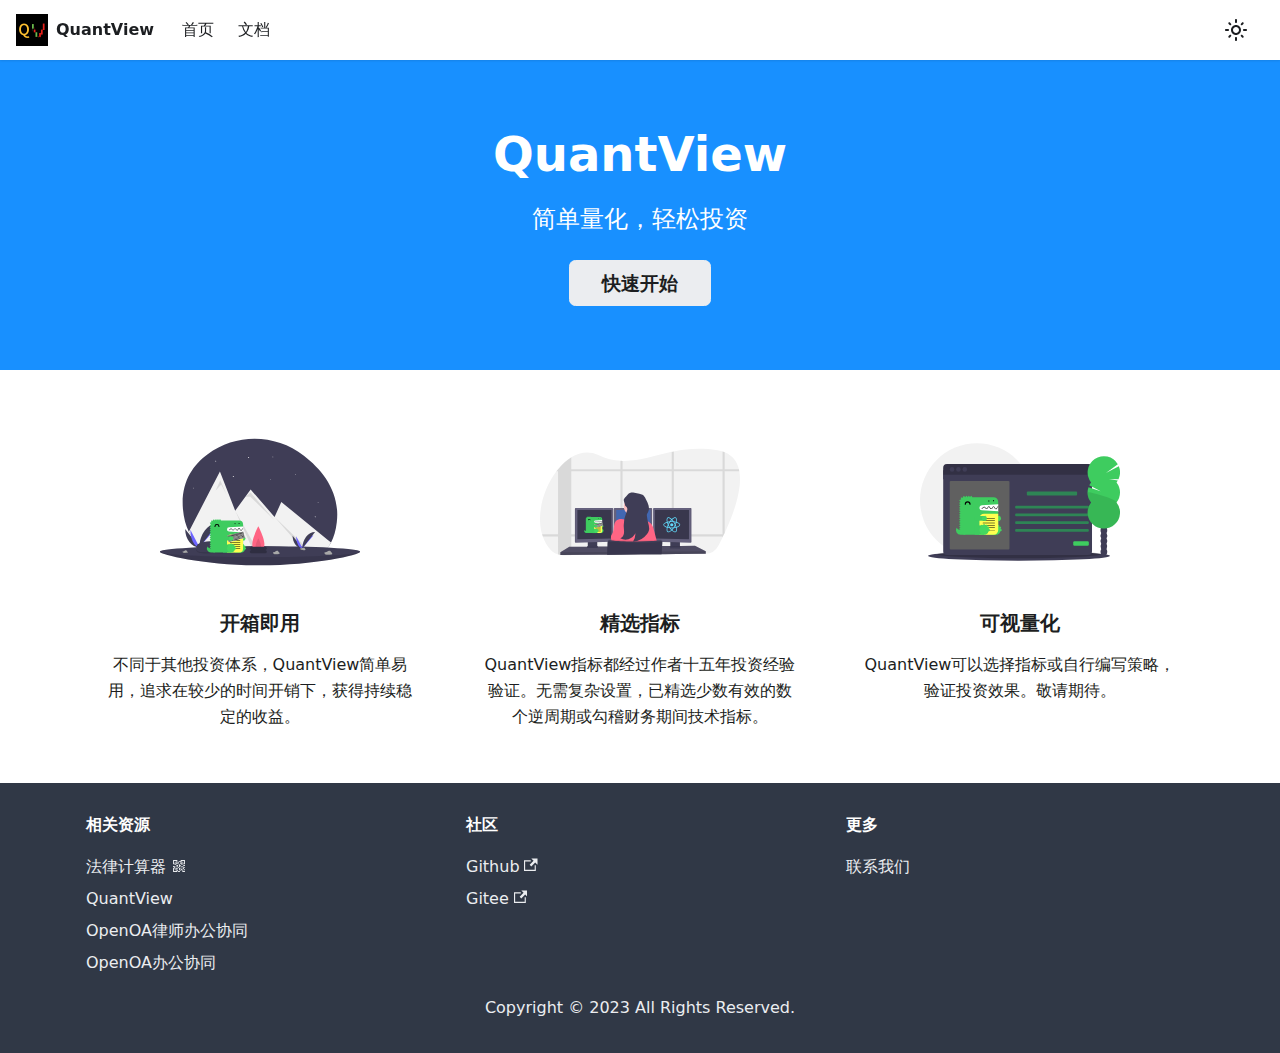
==== index.html @ c23a5d9f "Deploy website - based on" ====
<!doctype html>
<html lang="zh-Hans" dir="ltr" class="plugin-pages plugin-id-default">
<head>
<meta charset="UTF-8">
<meta name="generator" content="Docusaurus v2.2.0">
<title data-rh="true">QuantView</title><meta data-rh="true" property="og:title" content="QuantView"><meta data-rh="true" name="viewport" content="width=device-width,initial-scale=1"><meta data-rh="true" name="twitter:card" content="summary_large_image"><meta data-rh="true" property="og:url" content="https://quantview.github.io/"><meta data-rh="true" name="docusaurus_locale" content="zh-Hans"><meta data-rh="true" name="docusaurus_tag" content="default"><meta data-rh="true" name="docsearch:language" content="zh-Hans"><meta data-rh="true" name="docsearch:docusaurus_tag" content="default"><meta data-rh="true" name="keywords" content="quant, 量化, 投资, 交易, 分析, 金融"><meta data-rh="true" name="generator" content="wordpress"><meta data-rh="true" name="a" content="b"><link data-rh="true" rel="icon" href="/img/favicon.ico"><link data-rh="true" rel="canonical" href="https://quantview.github.io/"><link data-rh="true" rel="alternate" href="https://quantview.github.io/" hreflang="zh-Hans"><link data-rh="true" rel="alternate" href="https://quantview.github.io/" hreflang="x-default"><script data-rh="true">function maybeInsertBanner(){window.__DOCUSAURUS_INSERT_BASEURL_BANNER&&insertBanner()}function insertBanner(){var n=document.getElementById("docusaurus-base-url-issue-banner-container");if(n){n.innerHTML='\n<div id="docusaurus-base-url-issue-banner" style="border: thick solid red; background-color: rgb(255, 230, 179); margin: 20px; padding: 20px; font-size: 20px;">\n   <p style="font-weight: bold; font-size: 30px;">Your Docusaurus site did not load properly.</p>\n   <p>A very common reason is a wrong site <a href="https://docusaurus.io/docs/docusaurus.config.js/#baseurl" style="font-weight: bold;">baseUrl configuration</a>.</p>\n   <p>Current configured baseUrl = <span style="font-weight: bold; color: red;">/</span>  (default value)</p>\n   <p>We suggest trying baseUrl = <span id="docusaurus-base-url-issue-banner-suggestion-container" style="font-weight: bold; color: green;"></span></p>\n</div>\n';var e=document.getElementById("docusaurus-base-url-issue-banner-suggestion-container"),s=window.location.pathname,r="/"===s.substr(-1)?s:s+"/";e.innerHTML=r}}window.__DOCUSAURUS_INSERT_BASEURL_BANNER=!0,document.addEventListener("DOMContentLoaded",maybeInsertBanner)</script><link rel="stylesheet" href="/assets/css/styles.61cb866c.css">
<link rel="preload" href="/assets/js/runtime~main.e01d41ec.js" as="script">
<link rel="preload" href="/assets/js/main.915d534e.js" as="script">
</head>
<body class="navigation-with-keyboard">
<script>!function(){function t(t){document.documentElement.setAttribute("data-theme",t)}var e=function(){var t=null;try{t=localStorage.getItem("theme")}catch(t){}return t}();t(null!==e?e:"light")}()</script><div id="__docusaurus">
<div id="docusaurus-base-url-issue-banner-container"></div><div role="region" aria-label="跳到主要内容"><a class="skipToContent_et3F" href="#docusaurus_skipToContent_fallback">跳到主要内容</a></div><nav class="navbar navbar--fixed-top"><div class="navbar__inner"><div class="navbar__items"><button aria-label="Toggle navigation bar" aria-expanded="false" class="navbar__toggle clean-btn" type="button"><svg width="30" height="30" viewBox="0 0 30 30" aria-hidden="true"><path stroke="currentColor" stroke-linecap="round" stroke-miterlimit="10" stroke-width="2" d="M4 7h22M4 15h22M4 23h22"></path></svg></button><a class="navbar__brand" href="/"><div class="navbar__logo"><img src="/img/logo.png" alt="QuantView Logo" class="themedImage_XQ0T themedImage--light_UJds"><img src="/img/logo.png" alt="QuantView Logo" class="themedImage_XQ0T themedImage--dark_oU2r"></div><b class="navbar__title text--truncate">QuantView</b></a><a class="navbar__item navbar__link" href="/">首页</a><a class="navbar__item navbar__link" href="/docs">文档</a></div><div class="navbar__items navbar__items--right"><div class="toggle_DTou colorModeToggle_OgQS"><button class="clean-btn toggleButton_OWOY toggleButtonDisabled_EYGb" type="button" disabled="" title="切换浅色/暗黑模式（当前为浅色模式）" aria-label="切换浅色/暗黑模式（当前为浅色模式）" aria-live="polite"><svg viewBox="0 0 24 24" width="24" height="24" class="lightToggleIcon_eycE"><path fill="currentColor" d="M12,9c1.65,0,3,1.35,3,3s-1.35,3-3,3s-3-1.35-3-3S10.35,9,12,9 M12,7c-2.76,0-5,2.24-5,5s2.24,5,5,5s5-2.24,5-5 S14.76,7,12,7L12,7z M2,13l2,0c0.55,0,1-0.45,1-1s-0.45-1-1-1l-2,0c-0.55,0-1,0.45-1,1S1.45,13,2,13z M20,13l2,0c0.55,0,1-0.45,1-1 s-0.45-1-1-1l-2,0c-0.55,0-1,0.45-1,1S19.45,13,20,13z M11,2v2c0,0.55,0.45,1,1,1s1-0.45,1-1V2c0-0.55-0.45-1-1-1S11,1.45,11,2z M11,20v2c0,0.55,0.45,1,1,1s1-0.45,1-1v-2c0-0.55-0.45-1-1-1C11.45,19,11,19.45,11,20z M5.99,4.58c-0.39-0.39-1.03-0.39-1.41,0 c-0.39,0.39-0.39,1.03,0,1.41l1.06,1.06c0.39,0.39,1.03,0.39,1.41,0s0.39-1.03,0-1.41L5.99,4.58z M18.36,16.95 c-0.39-0.39-1.03-0.39-1.41,0c-0.39,0.39-0.39,1.03,0,1.41l1.06,1.06c0.39,0.39,1.03,0.39,1.41,0c0.39-0.39,0.39-1.03,0-1.41 L18.36,16.95z M19.42,5.99c0.39-0.39,0.39-1.03,0-1.41c-0.39-0.39-1.03-0.39-1.41,0l-1.06,1.06c-0.39,0.39-0.39,1.03,0,1.41 s1.03,0.39,1.41,0L19.42,5.99z M7.05,18.36c0.39-0.39,0.39-1.03,0-1.41c-0.39-0.39-1.03-0.39-1.41,0l-1.06,1.06 c-0.39,0.39-0.39,1.03,0,1.41s1.03,0.39,1.41,0L7.05,18.36z"></path></svg><svg viewBox="0 0 24 24" width="24" height="24" class="darkToggleIcon_PF6F"><path fill="currentColor" d="M9.37,5.51C9.19,6.15,9.1,6.82,9.1,7.5c0,4.08,3.32,7.4,7.4,7.4c0.68,0,1.35-0.09,1.99-0.27C17.45,17.19,14.93,19,12,19 c-3.86,0-7-3.14-7-7C5,9.07,6.81,6.55,9.37,5.51z M12,3c-4.97,0-9,4.03-9,9s4.03,9,9,9s9-4.03,9-9c0-0.46-0.04-0.92-0.1-1.36 c-0.98,1.37-2.58,2.26-4.4,2.26c-2.98,0-5.4-2.42-5.4-5.4c0-1.81,0.89-3.42,2.26-4.4C12.92,3.04,12.46,3,12,3L12,3z"></path></svg></button></div><div class="searchBox_kSrV"></div></div></div><div role="presentation" class="navbar-sidebar__backdrop"></div></nav><div id="docusaurus_skipToContent_fallback" class="main-wrapper mainWrapper_KVa0"><header class="hero hero--primary heroBanner_qdFl"><div class="container"><h1 class="hero__title">QuantView</h1><p class="hero__subtitle">简单量化，轻松投资</p><div class="buttons_AeoN"><a class="button button--secondary button--lg" href="/docs">快速开始</a></div></div></header><main><section class="features_t9lD"><div class="container"><div class="row"><div class="col col--4"><div class="text--center"><svg xmlns="http://www.w3.org/2000/svg" width="1088" height="687.962" viewBox="0 0 1088 687.962" class="featureSvg_GfXr" role="img"><title>Easy to Use</title><g data-name="Group 12"><g data-name="Group 11"><path data-name="Path 83" d="M961.81 454.442c-5.27 45.15-16.22 81.4-31.25 110.31-20 38.52-54.21 54.04-84.77 70.28a193.275 193.275 0 0 1-27.46 11.94c-55.61 19.3-117.85 14.18-166.74 3.99a657.282 657.282 0 0 0-104.09-13.16q-14.97-.675-29.97-.67c-15.42.02-293.07 5.29-360.67-131.57-16.69-33.76-28.13-75-32.24-125.27-11.63-142.12 52.29-235.46 134.74-296.47 155.97-115.41 369.76-110.57 523.43 7.88 102.36 78.9 198.2 198.31 179.02 362.74Z" fill="#3f3d56"></path><path data-name="Path 84" d="M930.56 564.752c-20 38.52-47.21 64.04-77.77 80.28a193.272 193.272 0 0 1-27.46 11.94c-55.61 19.3-117.85 14.18-166.74 3.99a657.3 657.3 0 0 0-104.09-13.16q-14.97-.675-29.97-.67-23.13.03-46.25 1.72c-100.17 7.36-253.82-6.43-321.42-143.29L326 177.962l62.95 161.619 20.09 51.59 55.37-75.98L493 275.962l130.2 149.27 36.8-81.27 254.78 207.919 14.21 11.59Z" fill="#f2f2f2"></path><path data-name="Path 85" d="m302 282.962 26-57 36 83-31-60Z" opacity="0.1"></path><path data-name="Path 86" d="M554.5 647.802q-14.97-.675-29.97-.67l-115.49-255.96Z" opacity="0.1"></path><path data-name="Path 87" d="M464.411 315.191 493 292.962l130 150-132-128Z" opacity="0.1"></path><path data-name="Path 88" d="M852.79 645.032a193.265 193.265 0 0 1-27.46 11.94L623.2 425.232Z" opacity="0.1"></path><circle data-name="Ellipse 11" cx="3" cy="3" r="3" transform="translate(479 98.962)" fill="#f2f2f2"></circle><circle data-name="Ellipse 12" cx="3" cy="3" r="3" transform="translate(396 201.962)" fill="#f2f2f2"></circle><circle data-name="Ellipse 13" cx="2" cy="2" r="2" transform="translate(600 220.962)" fill="#f2f2f2"></circle><circle data-name="Ellipse 14" cx="2" cy="2" r="2" transform="translate(180 265.962)" fill="#f2f2f2"></circle><circle data-name="Ellipse 15" cx="2" cy="2" r="2" transform="translate(612 96.962)" fill="#f2f2f2"></circle><circle data-name="Ellipse 16" cx="2" cy="2" r="2" transform="translate(736 192.962)" fill="#f2f2f2"></circle><circle data-name="Ellipse 17" cx="2" cy="2" r="2" transform="translate(858 344.962)" fill="#f2f2f2"></circle><path data-name="Path 89" d="M306 121.222h-2.76v-2.76h-1.48v2.76H299v1.478h2.76v2.759h1.48V122.7H306Z" fill="#f2f2f2"></path><path data-name="Path 90" d="M848 424.222h-2.76v-2.76h-1.48v2.76H841v1.478h2.76v2.759h1.48V425.7H848Z" fill="#f2f2f2"></path><path data-name="Path 91" d="M1088 613.962c0 16.569-243.557 74-544 74s-544-57.431-544-74 243.557 14 544 14 544-30.568 544-14Z" fill="#3f3d56"></path><path data-name="Path 92" d="M1088 613.962c0 16.569-243.557 74-544 74s-544-57.431-544-74 243.557 14 544 14 544-30.568 544-14Z" opacity="0.1"></path><ellipse data-name="Ellipse 18" cx="544" cy="30" rx="544" ry="30" transform="translate(0 583.962)" fill="#3f3d56"></ellipse><path data-name="Path 93" d="M568 571.962c0 33.137-14.775 24-33 24s-33 9.137-33-24 33-96 33-96 33 62.863 33 96Z" fill="#ff6584"></path><path data-name="Path 94" d="M550 584.641c0 15.062-6.716 10.909-15 10.909s-15 4.153-15-10.909 15-43.636 15-43.636 15 28.576 15 43.636Z" opacity="0.1"></path><rect data-name="Rectangle 97" width="92" height="18" rx="9" transform="translate(489 604.962)" fill="#2f2e41"></rect><rect data-name="Rectangle 98" width="92" height="18" rx="9" transform="translate(489 586.962)" fill="#2f2e41"></rect><path data-name="Path 95" d="M137 490.528c0 55.343 34.719 100.126 77.626 100.126" fill="#3f3d56"></path><path data-name="Path 96" d="M214.626 590.654c0-55.965 38.745-101.251 86.626-101.251" fill="#6c63ff"></path><path data-name="Path 97" d="M165.125 495.545c0 52.57 22.14 95.109 49.5 95.109" fill="#6c63ff"></path><path data-name="Path 98" d="M214.626 590.654c0-71.511 44.783-129.377 100.126-129.377" fill="#3f3d56"></path><path data-name="Path 99" d="M198.3 591.36s11.009-.339 14.326-2.7 16.934-5.183 17.757-1.395 16.544 18.844 4.115 18.945-28.879-1.936-32.19-3.953-4.008-10.897-4.008-10.897Z" fill="#a8a8a8"></path><path data-name="Path 100" d="M234.716 604.89c-12.429.1-28.879-1.936-32.19-3.953-2.522-1.536-3.527-7.048-3.863-9.591l-.368.014s.7 8.879 4.009 10.9 19.761 4.053 32.19 3.953c3.588-.029 4.827-1.305 4.759-3.2-.498 1.142-1.867 1.855-4.537 1.877Z" opacity="0.2"></path><path data-name="Path 101" d="M721.429 527.062c0 38.029 23.857 68.8 53.341 68.8" fill="#3f3d56"></path><path data-name="Path 102" d="M774.769 595.863c0-38.456 26.623-69.575 59.525-69.575" fill="#6c63ff"></path><path data-name="Path 103" d="M740.755 530.509c0 36.124 15.213 65.354 34.014 65.354" fill="#6c63ff"></path><path data-name="Path 104" d="M774.769 595.863c0-49.139 30.773-88.9 68.8-88.9" fill="#3f3d56"></path><path data-name="Path 105" d="M763.548 596.348s7.565-.233 9.844-1.856 11.636-3.562 12.2-.958 11.368 12.949 2.828 13.018-19.844-1.33-22.119-2.716-2.753-7.488-2.753-7.488Z" fill="#a8a8a8"></path><path data-name="Path 106" d="M788.574 605.645c-8.54.069-19.844-1.33-22.119-2.716-1.733-1.056-2.423-4.843-2.654-6.59l-.253.01s.479 6.1 2.755 7.487 13.579 2.785 22.119 2.716c2.465-.02 3.317-.9 3.27-2.2-.343.788-1.283 1.278-3.118 1.293Z" opacity="0.2"></path><path data-name="Path 107" d="M893.813 618.699s11.36-1.729 14.5-4.591 16.89-7.488 18.217-3.667 19.494 17.447 6.633 19.107-30.153 1.609-33.835-.065-5.515-10.784-5.515-10.784Z" fill="#a8a8a8"></path><path data-name="Path 108" d="M933.228 628.154c-12.86 1.659-30.153 1.609-33.835-.065-2.8-1.275-4.535-6.858-5.2-9.45l-.379.061s1.833 9.109 5.516 10.783 20.975 1.725 33.835.065c3.712-.479 4.836-1.956 4.529-3.906-.375 1.246-1.703 2.156-4.466 2.512Z" opacity="0.2"></path><path data-name="Path 109" d="M614.26 617.881s9.587-1.459 12.237-3.875 14.255-6.32 15.374-3.095 16.452 14.725 5.6 16.125-25.448 1.358-28.555-.055-4.656-9.1-4.656-9.1Z" fill="#a8a8a8"></path><path data-name="Path 110" d="M647.524 625.856c-10.853 1.4-25.448 1.358-28.555-.055-2.367-1.076-3.827-5.788-4.39-7.976l-.32.051s1.547 7.687 4.655 9.1 17.7 1.456 28.555.055c3.133-.4 4.081-1.651 3.822-3.3-.314 1.057-1.435 1.825-3.767 2.125Z" opacity="0.2"></path><path data-name="Path 111" d="M122.389 613.09s7.463-1.136 9.527-3.016 11.1-4.92 11.969-2.409 12.808 11.463 4.358 12.553-19.811 1.057-22.23-.043-3.624-7.085-3.624-7.085Z" fill="#a8a8a8"></path><path data-name="Path 112" d="M148.285 619.302c-8.449 1.09-19.811 1.057-22.23-.043-1.842-.838-2.979-4.506-3.417-6.209l-.249.04s1.2 5.984 3.624 7.085 13.781 1.133 22.23.043c2.439-.315 3.177-1.285 2.976-2.566-.246.818-1.119 1.416-2.934 1.65Z" opacity="0.2"></path><path data-name="Path 113" d="M383.7 601.318c0 30.22-42.124 20.873-93.7 20.873s-93.074 9.347-93.074-20.873 42.118-36.793 93.694-36.793 93.08 6.573 93.08 36.793Z" opacity="0.1"></path><path data-name="Path 114" d="M383.7 593.881c0 30.22-42.124 20.873-93.7 20.873s-93.074 9.347-93.074-20.873 42.114-36.8 93.69-36.8 93.084 6.576 93.084 36.8Z" fill="#3f3d56"></path></g><path data-name="Path 40" d="M360.175 475.732h91.791v37.153h-91.791Z" fill="#fff" fill-rule="evenodd"></path><path data-name="Path 41" d="M277.126 597.026a21.828 21.828 0 0 1-18.908-10.927 21.829 21.829 0 0 0 18.908 32.782h21.855v-21.855Z" fill="#3ecc5f" fill-rule="evenodd"></path><path data-name="Path 42" d="m375.451 481.607 76.514-4.782v-10.928a21.854 21.854 0 0 0-21.855-21.855h-98.347l-2.732-4.735a3.154 3.154 0 0 0-5.464 0l-2.732 4.732-2.732-4.732a3.154 3.154 0 0 0-5.464 0l-2.732 4.732-2.731-4.732a3.154 3.154 0 0 0-5.464 0l-2.732 4.735h-.071l-4.526-4.525a3.153 3.153 0 0 0-5.276 1.414l-1.5 5.577-5.674-1.521a3.154 3.154 0 0 0-3.863 3.864l1.52 5.679-5.575 1.494a3.155 3.155 0 0 0-1.416 5.278l4.526 4.526v.07l-4.735 2.731a3.154 3.154 0 0 0 0 5.464l4.732 2.732-4.732 2.732a3.154 3.154 0 0 0 0 5.464l4.732 2.732-4.732 2.731a3.154 3.154 0 0 0 0 5.464l4.732 2.732-4.732 2.727a3.154 3.154 0 0 0 0 5.464l4.735 2.736-4.735 2.732a3.154 3.154 0 0 0 0 5.464l4.732 2.732-4.732 2.732a3.154 3.154 0 0 0 0 5.464l4.732 2.732-4.732 2.731a3.154 3.154 0 0 0 0 5.464l4.732 2.732-4.732 2.732a3.154 3.154 0 0 0 0 5.464l4.732 2.732-4.732 2.731a3.154 3.154 0 0 0 0 5.464l4.732 2.732-4.732 2.731a3.154 3.154 0 0 0 0 5.464l4.732 2.732-4.732 2.735a3.154 3.154 0 0 0 0 5.464l4.732 2.732-4.732 2.728a3.154 3.154 0 0 0 0 5.464l4.732 2.732a21.854 21.854 0 0 0 21.858 21.855h131.13a21.854 21.854 0 0 0 21.855-21.855v-87.42l-76.514-4.782a11.632 11.632 0 0 1 0-23.219" fill="#3ecc5f" fill-rule="evenodd"></path><path data-name="Path 43" d="M408.255 618.882h32.782v-43.71h-32.782Z" fill="#3ecc5f" fill-rule="evenodd"></path><path data-name="Path 44" d="M462.893 591.563a5.438 5.438 0 0 0-.7.07c-.042-.164-.081-.329-.127-.493a5.457 5.457 0 1 0-5.4-9.372q-.181-.185-.366-.367a5.454 5.454 0 1 0-9.384-5.4c-.162-.046-.325-.084-.486-.126a5.467 5.467 0 1 0-10.788 0c-.162.042-.325.08-.486.126a5.457 5.457 0 1 0-9.384 5.4 21.843 21.843 0 1 0 36.421 21.02 5.452 5.452 0 1 0 .7-10.858" fill="#44d860" fill-rule="evenodd"></path><path data-name="Path 45" d="M419.183 553.317h32.782v-21.855h-32.782Z" fill="#3ecc5f" fill-rule="evenodd"></path><path data-name="Path 46" d="M462.893 545.121a2.732 2.732 0 1 0 0-5.464 2.811 2.811 0 0 0-.349.035c-.022-.082-.04-.164-.063-.246a2.733 2.733 0 0 0-1.052-5.253 2.7 2.7 0 0 0-1.648.566q-.09-.093-.184-.184a2.7 2.7 0 0 0 .553-1.633 2.732 2.732 0 0 0-5.245-1.07 10.928 10.928 0 1 0 0 21.031 2.732 2.732 0 0 0 5.245-1.07 2.7 2.7 0 0 0-.553-1.633q.093-.09.184-.184a2.7 2.7 0 0 0 1.648.566 2.732 2.732 0 0 0 1.052-5.253c.023-.081.042-.164.063-.246a2.814 2.814 0 0 0 .349.035" fill="#44d860" fill-rule="evenodd"></path><path data-name="Path 47" d="M320.836 479.556a2.732 2.732 0 0 1-2.732-2.732 8.2 8.2 0 0 0-16.391 0 2.732 2.732 0 0 1-5.464 0 13.66 13.66 0 0 1 27.319 0 2.732 2.732 0 0 1-2.732 2.732" fill-rule="evenodd"></path><path data-name="Path 48" d="M364.546 618.881h65.565a21.854 21.854 0 0 0 21.855-21.855v-76.492h-65.565a21.854 21.854 0 0 0-21.855 21.855Z" fill="#ffff50" fill-rule="evenodd"></path><path data-name="Path 49" d="M435.596 554.41h-54.681a1.093 1.093 0 1 1 0-2.185h54.681a1.093 1.093 0 0 1 0 2.185m0 21.855h-54.681a1.093 1.093 0 1 1 0-2.186h54.681a1.093 1.093 0 0 1 0 2.186m0 21.855h-54.681a1.093 1.093 0 1 1 0-2.185h54.681a1.093 1.093 0 0 1 0 2.185m0-54.434h-54.681a1.093 1.093 0 1 1 0-2.185h54.681a1.093 1.093 0 0 1 0 2.185m0 21.652h-54.681a1.093 1.093 0 1 1 0-2.186h54.681a1.093 1.093 0 0 1 0 2.186m0 21.855h-54.681a1.093 1.093 0 1 1 0-2.186h54.681a1.093 1.093 0 0 1 0 2.186m16.369-100.959c-.013 0-.024-.007-.037-.005-3.377.115-4.974 3.492-6.384 6.472-1.471 3.114-2.608 5.139-4.473 5.078-2.064-.074-3.244-2.406-4.494-4.874-1.436-2.835-3.075-6.049-6.516-5.929-3.329.114-4.932 3.053-6.346 5.646-1.5 2.762-2.529 4.442-4.5 4.364-2.106-.076-3.225-1.972-4.52-4.167-1.444-2.443-3.112-5.191-6.487-5.1-3.272.113-4.879 2.606-6.3 4.808-1.5 2.328-2.552 3.746-4.551 3.662-2.156-.076-3.27-1.65-4.558-3.472-1.447-2.047-3.077-4.363-6.442-4.251-3.2.109-4.807 2.153-6.224 3.954-1.346 1.709-2.4 3.062-4.621 2.977a1.094 1.094 0 0 0-.079 2.186c3.3.11 4.967-1.967 6.417-3.81 1.286-1.635 2.4-3.045 4.582-3.12 2.1-.09 3.091 1.218 4.584 3.327 1.417 2 3.026 4.277 6.263 4.394 3.391.114 5.022-2.42 6.467-4.663 1.292-2 2.406-3.734 4.535-3.807 1.959-.073 3.026 1.475 4.529 4.022 1.417 2.4 3.023 5.121 6.324 5.241 3.415.118 5.064-2.863 6.5-5.5 1.245-2.282 2.419-4.437 4.5-4.509 1.959-.046 2.981 1.743 4.492 4.732 1.412 2.79 3.013 5.95 6.365 6.071h.185c3.348 0 4.937-3.36 6.343-6.331 1.245-2.634 2.423-5.114 4.444-5.216Z" fill-rule="evenodd"></path><path data-name="Path 50" d="M342.691 618.882h43.71v-43.71h-43.71Z" fill="#3ecc5f" fill-rule="evenodd"></path><g data-name="Group 8" transform="rotate(-14.98 2188.845 -1120.376)"><rect data-name="Rectangle 3" width="92.361" height="36.462" rx="2" fill="#d8d8d8"></rect><g data-name="Group 2" transform="translate(1.531 23.03)" fill="#4a4a4a"><rect data-name="Rectangle 4" width="5.336" height="5.336" rx="1" transform="translate(16.797)"></rect><rect data-name="Rectangle 5" width="5.336" height="5.336" rx="1" transform="translate(23.12)"></rect><rect data-name="Rectangle 6" width="5.336" height="5.336" rx="1" transform="translate(29.444)"></rect><rect data-name="Rectangle 7" width="5.336" height="5.336" rx="1" transform="translate(35.768)"></rect><rect data-name="Rectangle 8" width="5.336" height="5.336" rx="1" transform="translate(42.091)"></rect><rect data-name="Rectangle 9" width="5.336" height="5.336" rx="1" transform="translate(48.415)"></rect><rect data-name="Rectangle 10" width="5.336" height="5.336" rx="1" transform="translate(54.739)"></rect><rect data-name="Rectangle 11" width="5.336" height="5.336" rx="1" transform="translate(61.063)"></rect><rect data-name="Rectangle 12" width="5.336" height="5.336" rx="1" transform="translate(67.386)"></rect><path data-name="Path 51" d="M1.093 0h13.425a1.093 1.093 0 0 1 1.093 1.093v3.15a1.093 1.093 0 0 1-1.093 1.093H1.093A1.093 1.093 0 0 1 0 4.243v-3.15A1.093 1.093 0 0 1 1.093 0ZM75 0h13.426a1.093 1.093 0 0 1 1.093 1.093v3.15a1.093 1.093 0 0 1-1.093 1.093H75a1.093 1.093 0 0 1-1.093-1.093v-3.15A1.093 1.093 0 0 1 75 0Z" fill-rule="evenodd"></path></g><g data-name="Group 3" transform="translate(1.531 10.261)" fill="#4a4a4a"><path data-name="Path 52" d="M1.093 0h5.125A1.093 1.093 0 0 1 7.31 1.093v3.149a1.093 1.093 0 0 1-1.092 1.093H1.093A1.093 1.093 0 0 1 0 4.242V1.093A1.093 1.093 0 0 1 1.093 0Z" fill-rule="evenodd"></path><rect data-name="Rectangle 13" width="5.336" height="5.336" rx="1" transform="translate(8.299)"></rect><rect data-name="Rectangle 14" width="5.336" height="5.336" rx="1" transform="translate(14.623)"></rect><rect data-name="Rectangle 15" width="5.336" height="5.336" rx="1" transform="translate(20.947)"></rect><rect data-name="Rectangle 16" width="5.336" height="5.336" rx="1" transform="translate(27.271)"></rect><rect data-name="Rectangle 17" width="5.336" height="5.336" rx="1" transform="translate(33.594)"></rect><rect data-name="Rectangle 18" width="5.336" height="5.336" rx="1" transform="translate(39.918)"></rect><rect data-name="Rectangle 19" width="5.336" height="5.336" rx="1" transform="translate(46.242)"></rect><rect data-name="Rectangle 20" width="5.336" height="5.336" rx="1" transform="translate(52.565)"></rect><rect data-name="Rectangle 21" width="5.336" height="5.336" rx="1" transform="translate(58.888)"></rect><rect data-name="Rectangle 22" width="5.336" height="5.336" rx="1" transform="translate(65.212)"></rect><rect data-name="Rectangle 23" width="5.336" height="5.336" rx="1" transform="translate(71.536)"></rect><rect data-name="Rectangle 24" width="5.336" height="5.336" rx="1" transform="translate(77.859)"></rect><rect data-name="Rectangle 25" width="5.336" height="5.336" rx="1" transform="translate(84.183)"></rect></g><g data-name="Group 4" transform="rotate(180 45.525 4.773)" fill="#4a4a4a"><path data-name="Path 53" d="M1.093 0h5.126a1.093 1.093 0 0 1 1.093 1.093v3.15a1.093 1.093 0 0 1-1.093 1.093H1.093A1.093 1.093 0 0 1 0 4.243v-3.15A1.093 1.093 0 0 1 1.093 0Z" fill-rule="evenodd"></path><rect data-name="Rectangle 26" width="5.336" height="5.336" rx="1" transform="translate(8.299)"></rect><rect data-name="Rectangle 27" width="5.336" height="5.336" rx="1" transform="translate(14.623)"></rect><rect data-name="Rectangle 28" width="5.336" height="5.336" rx="1" transform="translate(20.947)"></rect><rect data-name="Rectangle 29" width="5.336" height="5.336" rx="1" transform="translate(27.271)"></rect><rect data-name="Rectangle 30" width="5.336" height="5.336" rx="1" transform="translate(33.594)"></rect><rect data-name="Rectangle 31" width="5.336" height="5.336" rx="1" transform="translate(39.918)"></rect><rect data-name="Rectangle 32" width="5.336" height="5.336" rx="1" transform="translate(46.242)"></rect><rect data-name="Rectangle 33" width="5.336" height="5.336" rx="1" transform="translate(52.565)"></rect><rect data-name="Rectangle 34" width="5.336" height="5.336" rx="1" transform="translate(58.889)"></rect><rect data-name="Rectangle 35" width="5.336" height="5.336" rx="1" transform="translate(65.213)"></rect><rect data-name="Rectangle 36" width="5.336" height="5.336" rx="1" transform="translate(71.537)"></rect><rect data-name="Rectangle 37" width="5.336" height="5.336" rx="1" transform="translate(77.86)"></rect><rect data-name="Rectangle 38" width="5.336" height="5.336" rx="1" transform="translate(84.183)"></rect><rect data-name="Rectangle 39" width="5.336" height="5.336" rx="1" transform="translate(8.299)"></rect><rect data-name="Rectangle 40" width="5.336" height="5.336" rx="1" transform="translate(14.623)"></rect><rect data-name="Rectangle 41" width="5.336" height="5.336" rx="1" transform="translate(20.947)"></rect><rect data-name="Rectangle 42" width="5.336" height="5.336" rx="1" transform="translate(27.271)"></rect><rect data-name="Rectangle 43" width="5.336" height="5.336" rx="1" transform="translate(33.594)"></rect><rect data-name="Rectangle 44" width="5.336" height="5.336" rx="1" transform="translate(39.918)"></rect><rect data-name="Rectangle 45" width="5.336" height="5.336" rx="1" transform="translate(46.242)"></rect><rect data-name="Rectangle 46" width="5.336" height="5.336" rx="1" transform="translate(52.565)"></rect><rect data-name="Rectangle 47" width="5.336" height="5.336" rx="1" transform="translate(58.889)"></rect><rect data-name="Rectangle 48" width="5.336" height="5.336" rx="1" transform="translate(65.213)"></rect><rect data-name="Rectangle 49" width="5.336" height="5.336" rx="1" transform="translate(71.537)"></rect><rect data-name="Rectangle 50" width="5.336" height="5.336" rx="1" transform="translate(77.86)"></rect><rect data-name="Rectangle 51" width="5.336" height="5.336" rx="1" transform="translate(84.183)"></rect></g><g data-name="Group 6" fill="#4a4a4a"><path data-name="Path 54" d="M2.624 16.584h7.3a1.093 1.093 0 0 1 1.092 1.093v3.15a1.093 1.093 0 0 1-1.093 1.093h-7.3a1.093 1.093 0 0 1-1.092-1.093v-3.149a1.093 1.093 0 0 1 1.093-1.094Z" fill-rule="evenodd"></path><g data-name="Group 5" transform="translate(12.202 16.584)"><rect data-name="Rectangle 52" width="5.336" height="5.336" rx="1"></rect><rect data-name="Rectangle 53" width="5.336" height="5.336" rx="1" transform="translate(6.324)"></rect><rect data-name="Rectangle 54" width="5.336" height="5.336" rx="1" transform="translate(12.647)"></rect><rect data-name="Rectangle 55" width="5.336" height="5.336" rx="1" transform="translate(18.971)"></rect><rect data-name="Rectangle 56" width="5.336" height="5.336" rx="1" transform="translate(25.295)"></rect><rect data-name="Rectangle 57" width="5.336" height="5.336" rx="1" transform="translate(31.619)"></rect><rect data-name="Rectangle 58" width="5.336" height="5.336" rx="1" transform="translate(37.942)"></rect><rect data-name="Rectangle 59" width="5.336" height="5.336" rx="1" transform="translate(44.265)"></rect><rect data-name="Rectangle 60" width="5.336" height="5.336" rx="1" transform="translate(50.589)"></rect><rect data-name="Rectangle 61" width="5.336" height="5.336" rx="1" transform="translate(56.912)"></rect><rect data-name="Rectangle 62" width="5.336" height="5.336" rx="1" transform="translate(63.236)"></rect></g><path data-name="Path 55" d="M83.053 16.584h6.906a1.093 1.093 0 0 1 1.091 1.093v3.15a1.093 1.093 0 0 1-1.091 1.093h-6.907a1.093 1.093 0 0 1-1.093-1.093v-3.149a1.093 1.093 0 0 1 1.093-1.094Z" fill-rule="evenodd"></path></g><g data-name="Group 7" transform="translate(1.531 29.627)" fill="#4a4a4a"><rect data-name="Rectangle 63" width="5.336" height="5.336" rx="1"></rect><rect data-name="Rectangle 64" width="5.336" height="5.336" rx="1" transform="translate(6.324)"></rect><rect data-name="Rectangle 65" width="5.336" height="5.336" rx="1" transform="translate(12.647)"></rect><rect data-name="Rectangle 66" width="5.336" height="5.336" rx="1" transform="translate(18.971)"></rect><path data-name="Path 56" d="M26.387 0h30.422a1.093 1.093 0 0 1 1.093 1.093v3.151a1.093 1.093 0 0 1-1.093 1.093H26.387a1.093 1.093 0 0 1-1.093-1.093V1.093A1.093 1.093 0 0 1 26.387 0Zm33.594 0h3.942a1.093 1.093 0 0 1 1.093 1.093v3.151a1.093 1.093 0 0 1-1.093 1.093h-3.942a1.093 1.093 0 0 1-1.093-1.093V1.093A1.093 1.093 0 0 1 59.981 0Z" fill-rule="evenodd"></path><rect data-name="Rectangle 67" width="5.336" height="5.336" rx="1" transform="translate(66.003)"></rect><rect data-name="Rectangle 68" width="5.336" height="5.336" rx="1" transform="translate(72.327)"></rect><rect data-name="Rectangle 69" width="5.336" height="5.336" rx="1" transform="translate(84.183)"></rect><path data-name="Path 57" d="M78.254 2.273v-1.18A1.093 1.093 0 0 1 79.347 0h3.15a1.093 1.093 0 0 1 1.093 1.093v1.18Z"></path><path data-name="Path 58" d="M83.591 3.063v1.18a1.093 1.093 0 0 1-1.093 1.093h-3.15a1.093 1.093 0 0 1-1.093-1.093v-1.18Z"></path></g><rect data-name="Rectangle 70" width="88.927" height="2.371" rx="1.085" transform="translate(1.925 1.17)" fill="#4a4a4a"></rect><rect data-name="Rectangle 71" width="4.986" height="1.581" rx="0.723" transform="translate(4.1 1.566)" fill="#d8d8d8" opacity="0.136"></rect><rect data-name="Rectangle 72" width="4.986" height="1.581" rx="0.723" transform="translate(10.923 1.566)" fill="#d8d8d8" opacity="0.136"></rect><rect data-name="Rectangle 73" width="4.986" height="1.581" rx="0.723" transform="translate(16.173 1.566)" fill="#d8d8d8" opacity="0.136"></rect><rect data-name="Rectangle 74" width="4.986" height="1.581" rx="0.723" transform="translate(21.421 1.566)" fill="#d8d8d8" opacity="0.136"></rect><rect data-name="Rectangle 75" width="4.986" height="1.581" rx="0.723" transform="translate(26.671 1.566)" fill="#d8d8d8" opacity="0.136"></rect><rect data-name="Rectangle 76" width="4.986" height="1.581" rx="0.723" transform="translate(33.232 1.566)" fill="#d8d8d8" opacity="0.136"></rect><rect data-name="Rectangle 77" width="4.986" height="1.581" rx="0.723" transform="translate(38.48 1.566)" fill="#d8d8d8" opacity="0.136"></rect><rect data-name="Rectangle 78" width="4.986" height="1.581" rx="0.723" transform="translate(43.73 1.566)" fill="#d8d8d8" opacity="0.136"></rect><rect data-name="Rectangle 79" width="4.986" height="1.581" rx="0.723" transform="translate(48.978 1.566)" fill="#d8d8d8" opacity="0.136"></rect><rect data-name="Rectangle 80" width="4.986" height="1.581" rx="0.723" transform="translate(55.54 1.566)" fill="#d8d8d8" opacity="0.136"></rect><rect data-name="Rectangle 81" width="4.986" height="1.581" rx="0.723" transform="translate(60.788 1.566)" fill="#d8d8d8" opacity="0.136"></rect><rect data-name="Rectangle 82" width="4.986" height="1.581" rx="0.723" transform="translate(66.038 1.566)" fill="#d8d8d8" opacity="0.136"></rect><rect data-name="Rectangle 83" width="4.986" height="1.581" rx="0.723" transform="translate(72.599 1.566)" fill="#d8d8d8" opacity="0.136"></rect><rect data-name="Rectangle 84" width="4.986" height="1.581" rx="0.723" transform="translate(77.847 1.566)" fill="#d8d8d8" opacity="0.136"></rect><rect data-name="Rectangle 85" width="4.986" height="1.581" rx="0.723" transform="translate(83.097 1.566)" fill="#d8d8d8" opacity="0.136"></rect></g><path data-name="Path 59" d="M408.256 591.563a5.439 5.439 0 0 0-.7.07c-.042-.164-.081-.329-.127-.493a5.457 5.457 0 1 0-5.4-9.372q-.181-.185-.366-.367a5.454 5.454 0 1 0-9.384-5.4c-.162-.046-.325-.084-.486-.126a5.467 5.467 0 1 0-10.788 0c-.162.042-.325.08-.486.126a5.457 5.457 0 1 0-9.384 5.4 21.843 21.843 0 1 0 36.421 21.02 5.452 5.452 0 1 0 .7-10.858" fill="#44d860" fill-rule="evenodd"></path><path data-name="Path 60" d="M342.691 553.317h43.71v-21.855h-43.71Z" fill="#3ecc5f" fill-rule="evenodd"></path><path data-name="Path 61" d="M397.328 545.121a2.732 2.732 0 1 0 0-5.464 2.811 2.811 0 0 0-.349.035c-.022-.082-.04-.164-.063-.246a2.733 2.733 0 0 0-1.052-5.253 2.7 2.7 0 0 0-1.648.566q-.09-.093-.184-.184a2.7 2.7 0 0 0 .553-1.633 2.732 2.732 0 0 0-5.245-1.07 10.928 10.928 0 1 0 0 21.031 2.732 2.732 0 0 0 5.245-1.07 2.7 2.7 0 0 0-.553-1.633q.093-.09.184-.184a2.7 2.7 0 0 0 1.648.566 2.732 2.732 0 0 0 1.052-5.253c.023-.081.042-.164.063-.246a2.811 2.811 0 0 0 .349.035" fill="#44d860" fill-rule="evenodd"></path><path data-name="Path 62" d="M408.256 464.531a2.967 2.967 0 0 1-.535-.055 2.754 2.754 0 0 1-.514-.153 2.838 2.838 0 0 1-.471-.251 4.139 4.139 0 0 1-.415-.339 3.2 3.2 0 0 1-.338-.415 2.7 2.7 0 0 1-.459-1.517 2.968 2.968 0 0 1 .055-.535 3.152 3.152 0 0 1 .152-.514 2.874 2.874 0 0 1 .252-.47 2.633 2.633 0 0 1 .753-.754 2.837 2.837 0 0 1 .471-.251 2.753 2.753 0 0 1 .514-.153 2.527 2.527 0 0 1 1.071 0 2.654 2.654 0 0 1 .983.4 4.139 4.139 0 0 1 .415.339 4.019 4.019 0 0 1 .339.415 2.786 2.786 0 0 1 .251.47 2.864 2.864 0 0 1 .208 1.049 2.77 2.77 0 0 1-.8 1.934 4.139 4.139 0 0 1-.415.339 2.722 2.722 0 0 1-1.519.459m21.855-1.366a2.789 2.789 0 0 1-1.935-.8 4.162 4.162 0 0 1-.338-.415 2.7 2.7 0 0 1-.459-1.519 2.789 2.789 0 0 1 .8-1.934 4.139 4.139 0 0 1 .415-.339 2.838 2.838 0 0 1 .471-.251 2.752 2.752 0 0 1 .514-.153 2.527 2.527 0 0 1 1.071 0 2.654 2.654 0 0 1 .983.4 4.139 4.139 0 0 1 .415.339 2.79 2.79 0 0 1 .8 1.934 3.069 3.069 0 0 1-.055.535 2.779 2.779 0 0 1-.153.514 3.885 3.885 0 0 1-.251.47 4.02 4.02 0 0 1-.339.415 4.138 4.138 0 0 1-.415.339 2.722 2.722 0 0 1-1.519.459" fill-rule="evenodd"></path></g></svg></div><div class="text--center padding-horiz--md"><h3>开箱即用</h3><p>不同于其他投资体系，QuantView简单易用，追求在较少的时间开销下，获得持续稳定的收益。</p></div></div><div class="col col--4"><div class="text--center"><svg xmlns="http://www.w3.org/2000/svg" width="1041.277" height="554.141" viewBox="0 0 1041.277 554.141" class="featureSvg_GfXr" role="img"><title>Powered by React</title><g data-name="Group 24"><g data-name="Group 23" transform="translate(-.011 -.035)"><path data-name="Path 299" d="M961.48 438.21q-1.74 3.75-3.47 7.4-2.7 5.67-5.33 11.12c-.78 1.61-1.56 3.19-2.32 4.77-8.6 17.57-16.63 33.11-23.45 45.89a73.21 73.21 0 0 1-63.81 38.7l-151.65 1.65h-1.6l-13 .14-11.12.12-34.1.37h-1.38l-17.36.19h-.53l-107 1.16-95.51 1-11.11.12-69 .75h-.08l-44.75.48h-.48l-141.5 1.53-42.33.46a87.991 87.991 0 0 1-10.79-.54c-1.22-.14-2.44-.3-3.65-.49a87.38 87.38 0 0 1-51.29-27.54c-18.21-20.03-31.46-43.4-40.36-68.76q-1.93-5.49-3.6-11.12c-30.81-104.15 6.75-238.52 74.35-328.44q4.25-5.64 8.64-11l.07-.08c20.79-25.52 44.1-46.84 68.93-62 44-26.91 92.75-34.49 140.7-11.9 40.57 19.12 78.45 28.11 115.17 30.55 3.71.24 7.42.42 11.11.53 84.23 2.65 163.17-27.7 255.87-47.29 3.69-.78 7.39-1.55 11.12-2.28C763 .54 836.36-6.4 923.6 8.19a189.089 189.089 0 0 1 26.76 6.4q5.77 1.86 11.12 4c41.64 16.94 64.35 48.24 74 87.46q1.37 5.46 2.37 11.11c17.11 94.34-33 228.16-76.37 321.05Z" fill="#f2f2f2"></path><path data-name="Path 300" d="M497.02 445.61a95.21 95.21 0 0 1-1.87 11.12h93.7v-11.12Zm-78.25 62.81 11.11-.09v-27.47c-3.81-.17-7.52-.34-11.11-.52Zm-232.92-62.81v11.12h198.5v-11.12Zm849.68-339.52h-74V18.6q-5.35-2.17-11.12-4v91.49H696.87V13.67c-3.73.73-7.43 1.5-11.12 2.28v90.14H429.88V63.24c-3.69-.11-7.4-.29-11.11-.53v43.38H162.9v-62c-24.83 15.16-48.14 36.48-68.93 62h-.07v.08q-4.4 5.4-8.64 11h8.64v328.44h-83q1.66 5.63 3.6 11.12h79.39v93.62a87 87 0 0 0 12.2 2.79c1.21.19 2.43.35 3.65.49a87.991 87.991 0 0 0 10.79.54l42.33-.46v-97h255.91v94.21l11.11-.12v-94.07h255.87v91.36l11.12-.12v-91.24h253.49v4.77c.76-1.58 1.54-3.16 2.32-4.77q2.63-5.45 5.33-11.12 1.73-3.64 3.47-7.4v-321h76.42q-1.01-5.69-2.37-11.12ZM162.9 445.61V117.17h255.87v328.44Zm267 0V117.17h255.85v328.44Zm520.48 0H696.87V117.17h253.49Z" opacity="0.1"></path><path data-name="Path 301" d="M863.09 533.65v13l-151.92 1.4-1.62.03-57.74.53-1.38.02-17.55.15h-.52l-106.98.99-175.61 1.63h-.15l-44.65.42-.48.01-198.4 1.82v-15l46.65-28 93.6-.78 2-.01.66-.01 2-.03 44.94-.37 2.01-.01.64-.01 2-.01 14.41-.12.38-.01 35.55-.3h.29l277.4-2.34 6.79-.05h.68l5.18-.05 37.65-.31 2-.03 1.85-.02h.96l11.71-.09 2.32-.03 3.11-.02 9.75-.09 15.47-.13 2-.02 3.48-.02h.65l74.71-.64Z" fill="#65617d"></path><path data-name="Path 302" d="M863.09 533.65v13l-151.92 1.4-1.62.03-57.74.53-1.38.02-17.55.15h-.52l-106.98.99-175.61 1.63h-.15l-44.65.42-.48.01-198.4 1.82v-15l46.65-28 93.6-.78 2-.01.66-.01 2-.03 44.94-.37 2.01-.01.64-.01 2-.01 14.41-.12.38-.01 35.55-.3h.29l277.4-2.34 6.79-.05h.68l5.18-.05 37.65-.31 2-.03 1.85-.02h.96l11.71-.09 2.32-.03 3.11-.02 9.75-.09 15.47-.13 2-.02 3.48-.02h.65l74.71-.64Z" opacity="0.2"></path><path data-name="Path 303" d="M296.1 483.66v24.49a6.13 6.13 0 0 1-3.5 5.54 6 6 0 0 1-2.5.6l-34.9.74a6 6 0 0 1-2.7-.57 6.12 6.12 0 0 1-3.57-5.57v-25.23Z" fill="#3f3d56"></path><path data-name="Path 304" d="M296.1 483.66v24.49a6.13 6.13 0 0 1-3.5 5.54 6 6 0 0 1-2.5.6l-34.9.74a6 6 0 0 1-2.7-.57 6.12 6.12 0 0 1-3.57-5.57v-25.23Z" opacity="0.1"></path><path data-name="Path 305" d="M298.1 483.66v24.49a6.13 6.13 0 0 1-3.5 5.54 6 6 0 0 1-2.5.6l-34.9.74a6 6 0 0 1-2.7-.57 6.12 6.12 0 0 1-3.57-5.57v-25.23Z" fill="#3f3d56"></path><path data-name="Rectangle 137" fill="#3f3d56" d="M680.92 483.65h47.17v31.5h-47.17z"></path><path data-name="Rectangle 138" opacity="0.1" d="M680.92 483.65h47.17v31.5h-47.17z"></path><path data-name="Rectangle 139" fill="#3f3d56" d="M678.92 483.65h47.17v31.5h-47.17z"></path><path data-name="Path 306" d="M298.09 483.65v4.97l-47.17 1.26v-6.23Z" opacity="0.1"></path><path data-name="Path 307" d="M381.35 312.36v168.2a4 4 0 0 1-3.85 3.95l-191.65 5.1h-.05a4 4 0 0 1-3.95-3.95v-173.3a4 4 0 0 1 3.95-3.95h191.6a4 4 0 0 1 3.95 3.95Z" fill="#65617d"></path><path data-name="Path 308" d="M185.85 308.41v181.2h-.05a4 4 0 0 1-3.95-3.95v-173.3a4 4 0 0 1 3.95-3.95Z" opacity="0.1"></path><path data-name="Path 309" d="M194.59 319.15h177.5V467.4l-177.5 4Z" fill="#39374d"></path><path data-name="Path 310" d="M726.09 483.65v6.41l-47.17-1.26v-5.15Z" opacity="0.1"></path><path data-name="Path 311" d="M788.35 312.36v173.3a4 4 0 0 1-4 3.95l-191.69-5.1a4 4 0 0 1-3.85-3.95v-168.2a4 4 0 0 1 3.95-3.95h191.6a4 4 0 0 1 3.99 3.95Z" fill="#65617d"></path><path data-name="Path 312" d="M788.35 312.36v173.3a4 4 0 0 1-4 3.95v-181.2a4 4 0 0 1 4 3.95Z" opacity="0.1"></path><path data-name="Path 313" d="M775.59 319.15h-177.5V467.4l177.5 4Z" fill="#39374d"></path><path data-name="Path 314" d="M583.85 312.36v168.2a4 4 0 0 1-3.85 3.95l-191.65 5.1a4 4 0 0 1-4-3.95v-173.3a4 4 0 0 1 3.95-3.95h191.6a4 4 0 0 1 3.95 3.95Z" fill="#65617d"></path><path data-name="Path 315" d="M397.09 319.15h177.5V467.4l-177.5 4Z" fill="#4267b2"></path><path data-name="Path 316" d="M863.09 533.65v13l-151.92 1.4-1.62.03-57.74.53-1.38.02-17.55.15h-.52l-106.98.99-175.61 1.63h-.15l-44.65.42-.48.01-198.4 1.82v-15l202.51-1.33h.48l40.99-.28h.19l283.08-1.87h.29l.17-.01h.47l4.79-.03h1.46l74.49-.5 4.4-.02.98-.01Z" opacity="0.1"></path><circle data-name="Ellipse 111" cx="51.33" cy="51.33" r="51.33" transform="translate(435.93 246.82)" fill="#fbbebe"></circle><path data-name="Path 317" d="M538.6 377.16s-99.5 12-90 0c3.44-4.34 4.39-17.2 4.2-31.85-.06-4.45-.22-9.06-.45-13.65-1.1-22-3.75-43.5-3.75-43.5s87-41 77-8.5c-4 13.13-2.69 31.57.35 48.88.89 5.05 1.92 10 3 14.7a344.66 344.66 0 0 0 9.65 33.92Z" fill="#fbbebe"></path><path data-name="Path 318" d="M506.13 373.09c11.51-2.13 23.7-6 34.53-1.54 2.85 1.17 5.47 2.88 8.39 3.86s6.12 1.22 9.16 1.91c10.68 2.42 19.34 10.55 24.9 20s8.44 20.14 11.26 30.72l6.9 25.83c6 22.45 12 45.09 13.39 68.3a2437.506 2437.506 0 0 1-250.84 1.43c5.44-10.34 11-21.31 10.54-33s-7.19-23.22-4.76-34.74c1.55-7.34 6.57-13.39 9.64-20.22 8.75-19.52 1.94-45.79 17.32-60.65 6.92-6.68 17-9.21 26.63-8.89 12.28.41 24.85 4.24 37 6.11 15.56 2.36 30.26 3.76 45.94.88Z" fill="#ff6584"></path><path data-name="Path 319" d="m637.03 484.26-.1 1.43v.1l-.17 2.3-1.33 18.51-1.61 22.3-.46 6.28-1 13.44v.17l-107 1-175.59 1.9v.84h-.14v-1.12l.45-14.36.86-28.06.74-23.79.07-2.37a10.53 10.53 0 0 1 11.42-10.17c4.72.4 10.85.89 18.18 1.41l3 .22c42.33 2.94 120.56 6.74 199.5 2 1.66-.09 3.33-.19 5-.31 12.24-.77 24.47-1.76 36.58-3a10.53 10.53 0 0 1 11.6 11.23Z" opacity="0.1"></path><path data-name="Path 320" d="M349.74 552.53v-.84l175.62-1.91 107-1h.3v-.17l1-13.44.43-6 1.64-22.61 1.29-17.9v-.44a10.617 10.617 0 0 0-.11-2.47.3.3 0 0 0 0-.1 10.391 10.391 0 0 0-2-4.64 10.54 10.54 0 0 0-9.42-4 937.419 937.419 0 0 1-36.58 3c-1.67.12-3.34.22-5 .31-78.94 4.69-157.17.89-199.5-2l-3-.22c-7.33-.52-13.46-1-18.18-1.41a10.54 10.54 0 0 0-11.24 8.53 11 11 0 0 0-.18 1.64l-.68 22.16-.93 28.07-.44 14.36v1.12Z" fill="#3f3d56"></path><path data-name="Path 321" d="m637.33 491.27-1.23 15.33-1.83 22.85-.46 5.72-1 12.81-.06.64v.17l-.15 1.48.11-1.48h-.29l-107 1-175.65 1.9v-.28l.49-14.36 1-28.06.64-18.65a6.36 6.36 0 0 1 3.06-5.25 6.25 6.25 0 0 1 3.78-.9c2.1.17 4.68.37 7.69.59 4.89.36 10.92.78 17.94 1.22 13 .82 29.31 1.7 48 2.42 52 2 122.2 2.67 188.88-3.17 3-.26 6.1-.55 9.13-.84a6.26 6.26 0 0 1 3.48.66 5.159 5.159 0 0 1 .86.54 6.14 6.14 0 0 1 2 2.46 3.564 3.564 0 0 1 .25.61 6.279 6.279 0 0 1 .36 2.59Z" opacity="0.1"></path><path data-name="Path 322" d="M298.1 504.96v3.19a6.13 6.13 0 0 1-3.5 5.54l-40.1.77a6.12 6.12 0 0 1-3.57-5.57v-3Z" opacity="0.1"></path><path data-name="Path 323" d="m298.59 515.57-52.25 1v-8.67l52.25-1Z" fill="#3f3d56"></path><path data-name="Path 324" d="m298.59 515.57-52.25 1v-8.67l52.25-1Z" opacity="0.1"></path><path data-name="Path 325" d="m300.59 515.57-52.25 1v-8.67l52.25-1Z" fill="#3f3d56"></path><path data-name="Path 326" d="M679.22 506.96v3.19a6.13 6.13 0 0 0 3.5 5.54l40.1.77a6.12 6.12 0 0 0 3.57-5.57v-3Z" opacity="0.1"></path><path data-name="Path 327" d="m678.72 517.57 52.25 1v-8.67l-52.25-1Z" opacity="0.1"></path><path data-name="Path 328" d="m676.72 517.57 52.25 1v-8.67l-52.25-1Z" fill="#3f3d56"></path><path data-name="Path 329" d="M454.79 313.88c.08 7-3.16 13.6-5.91 20.07a163.491 163.491 0 0 0-12.66 74.71c.73 11 2.58 22 .73 32.9s-8.43 21.77-19 24.9c17.53 10.45 41.26 9.35 57.76-2.66 8.79-6.4 15.34-15.33 21.75-24.11a97.86 97.86 0 0 1-13.31 44.75 103.43 103.43 0 0 0 73.51-40.82c4.31-5.81 8.06-12.19 9.72-19.23 3.09-13-1.22-26.51-4.51-39.5a266.055 266.055 0 0 1-6.17-33c-.43-3.56-.78-7.22.1-10.7 1-4.07 3.67-7.51 5.64-11.22 5.6-10.54 5.73-23.3 2.86-34.88s-8.49-22.26-14.06-32.81c-4.46-8.46-9.3-17.31-17.46-22.28-5.1-3.1-11-4.39-16.88-5.64l-25.37-5.43c-5.55-1.19-11.26-2.38-16.87-1.51-9.47 1.48-16.14 8.32-22 15.34-4.59 5.46-15.81 15.71-16.6 22.86-.72 6.59 5.1 17.63 6.09 24.58 1.3 9 2.22 6 7.3 11.52 3.21 3.42 5.28 7.37 5.34 12.16Z" fill="#3f3d56"></path></g><path data-name="Path 40" d="M280.139 370.832h43.635v17.662h-43.635Z" fill="#fff" fill-rule="evenodd"></path><path data-name="Path 41" d="M240.66 428.493a10.377 10.377 0 0 1-8.989-5.195 10.377 10.377 0 0 0 8.988 15.584h10.391v-10.389Z" fill="#3ecc5f" fill-rule="evenodd"></path><path data-name="Path 42" d="m287.402 373.625 36.373-2.273v-5.195a10.389 10.389 0 0 0-10.39-10.389h-46.75l-1.3-2.249a1.5 1.5 0 0 0-2.6 0l-1.3 2.249-1.3-2.249a1.5 1.5 0 0 0-2.6 0l-1.3 2.249-1.3-2.249a1.5 1.5 0 0 0-2.6 0l-1.3 2.249h-.034l-2.152-2.151a1.5 1.5 0 0 0-2.508.672l-.696 2.653-2.7-.723a1.5 1.5 0 0 0-1.836 1.837l.722 2.7-2.65.71a1.5 1.5 0 0 0-.673 2.509l2.152 2.152v.033l-2.249 1.3a1.5 1.5 0 0 0 0 2.6l2.249 1.3-2.249 1.3a1.5 1.5 0 0 0 0 2.6l2.25 1.282-2.249 1.3a1.5 1.5 0 0 0 0 2.6l2.249 1.3-2.249 1.3a1.5 1.5 0 0 0 0 2.6l2.249 1.3-2.249 1.3a1.5 1.5 0 0 0 0 2.6l2.249 1.3-2.249 1.3a1.5 1.5 0 0 0 0 2.6l2.249 1.3-2.249 1.3a1.5 1.5 0 0 0 0 2.6l2.249 1.3-2.249 1.3a1.5 1.5 0 0 0 0 2.6l2.249 1.3-2.249 1.3a1.5 1.5 0 0 0 0 2.6l2.249 1.3-2.249 1.3a1.5 1.5 0 0 0 0 2.6l2.249 1.3-2.249 1.3a1.5 1.5 0 0 0 0 2.6l2.249 1.3-2.249 1.3a1.5 1.5 0 0 0 0 2.6l2.249 1.3a10.389 10.389 0 0 0 10.389 10.34h62.335a10.389 10.389 0 0 0 10.39-10.39v-41.557l-36.373-2.273a5.53 5.53 0 0 1 0-11.038" fill="#3ecc5f" fill-rule="evenodd"></path><path data-name="Path 43" d="M302.996 438.882h15.584v-20.779h-15.584Z" fill="#3ecc5f" fill-rule="evenodd"></path><path data-name="Path 44" d="M328.97 425.895a2.582 2.582 0 0 0-.332.033c-.02-.078-.038-.156-.06-.234a2.594 2.594 0 1 0-2.567-4.455q-.086-.088-.174-.175a2.593 2.593 0 1 0-4.461-2.569c-.077-.022-.154-.04-.231-.06a2.6 2.6 0 1 0-5.128 0c-.077.02-.154.038-.231.06a2.594 2.594 0 1 0-4.461 2.569 10.384 10.384 0 1 0 17.314 9.992 2.592 2.592 0 1 0 .332-5.161" fill="#44d860" fill-rule="evenodd"></path><path data-name="Path 45" d="M308.191 407.713h15.584v-10.389h-15.584Z" fill="#3ecc5f" fill-rule="evenodd"></path><path data-name="Path 46" d="M328.969 403.818a1.3 1.3 0 1 0 0-2.6 1.336 1.336 0 0 0-.166.017l-.03-.117a1.3 1.3 0 0 0-.5-2.5 1.285 1.285 0 0 0-.783.269l-.087-.087a1.285 1.285 0 0 0 .263-.776 1.3 1.3 0 0 0-2.493-.509 5.195 5.195 0 1 0 0 10 1.3 1.3 0 0 0 2.493-.509 1.285 1.285 0 0 0-.263-.776l.087-.087a1.285 1.285 0 0 0 .783.269 1.3 1.3 0 0 0 .5-2.5c.011-.038.02-.078.03-.117a1.337 1.337 0 0 0 .166.017" fill="#44d860" fill-rule="evenodd"></path><path data-name="Path 47" d="M261.439 372.65a1.3 1.3 0 0 1-1.3-1.3 3.9 3.9 0 0 0-7.792 0 1.3 1.3 0 1 1-2.6 0 6.494 6.494 0 0 1 12.987 0 1.3 1.3 0 0 1-1.3 1.3" fill-rule="evenodd"></path><path data-name="Path 48" d="M282.217 438.882h31.168a10.389 10.389 0 0 0 10.389-10.389V392.13h-31.168a10.389 10.389 0 0 0-10.389 10.389Z" fill="#ffff50" fill-rule="evenodd"></path><path data-name="Path 49" d="M315.993 408.233h-25.994a.52.52 0 1 1 0-1.039h25.994a.52.52 0 0 1 0 1.039m0 10.389h-25.994a.52.52 0 1 1 0-1.039h25.994a.52.52 0 0 1 0 1.039m0 10.389h-25.994a.52.52 0 1 1 0-1.039h25.994a.52.52 0 0 1 0 1.039m0-25.877h-25.994a.52.52 0 1 1 0-1.039h25.994a.52.52 0 0 1 0 1.039m0 10.293h-25.994a.52.52 0 1 1 0-1.039h25.994a.52.52 0 0 1 0 1.039m0 10.389h-25.994a.52.52 0 1 1 0-1.039h25.994a.52.52 0 0 1 0 1.039m7.782-47.993h-.018c-1.605.055-2.365 1.66-3.035 3.077-.7 1.48-1.24 2.443-2.126 2.414-.981-.035-1.542-1.144-2.137-2.317-.683-1.347-1.462-2.876-3.1-2.819-1.582.054-2.344 1.451-3.017 2.684-.715 1.313-1.2 2.112-2.141 2.075-1-.036-1.533-.938-2.149-1.981-.686-1.162-1.479-2.467-3.084-2.423-1.555.053-2.319 1.239-2.994 2.286-.713 1.106-1.213 1.781-2.164 1.741-1.025-.036-1.554-.784-2.167-1.65-.688-.973-1.463-2.074-3.062-2.021a3.815 3.815 0 0 0-2.959 1.879c-.64.812-1.14 1.456-2.2 1.415a.52.52 0 0 0-.037 1.039 3.588 3.588 0 0 0 3.05-1.811c.611-.777 1.139-1.448 2.178-1.483 1-.043 1.47.579 2.179 1.582.674.953 1.438 2.033 2.977 2.089 1.612.054 2.387-1.151 3.074-2.217.614-.953 1.144-1.775 2.156-1.81.931-.035 1.438.7 2.153 1.912.674 1.141 1.437 2.434 3.006 2.491 1.623.056 2.407-1.361 3.09-2.616.592-1.085 1.15-2.109 2.14-2.143.931-.022 1.417.829 2.135 2.249.671 1.326 1.432 2.828 3.026 2.886h.088c1.592 0 2.347-1.6 3.015-3.01.592-1.252 1.152-2.431 2.113-2.479Z" fill-rule="evenodd"></path><path data-name="Path 50" d="M271.828 438.882h20.779v-20.779h-20.779Z" fill="#3ecc5f" fill-rule="evenodd"></path><g data-name="Group 8" transform="rotate(-14.98 1643.944 -873.93)"><rect data-name="Rectangle 3" width="43.906" height="17.333" rx="2" fill="#d8d8d8"></rect><g data-name="Group 2" transform="translate(.728 10.948)" fill="#4a4a4a"><rect data-name="Rectangle 4" width="2.537" height="2.537" rx="1" transform="translate(7.985)"></rect><rect data-name="Rectangle 5" width="2.537" height="2.537" rx="1" transform="translate(10.991)"></rect><rect data-name="Rectangle 6" width="2.537" height="2.537" rx="1" transform="translate(13.997)"></rect><rect data-name="Rectangle 7" width="2.537" height="2.537" rx="1" transform="translate(17.003)"></rect><rect data-name="Rectangle 8" width="2.537" height="2.537" rx="1" transform="translate(20.009)"></rect><rect data-name="Rectangle 9" width="2.537" height="2.537" rx="1" transform="translate(23.015)"></rect><rect data-name="Rectangle 10" width="2.537" height="2.537" rx="1" transform="translate(26.021)"></rect><rect data-name="Rectangle 11" width="2.537" height="2.537" rx="1" transform="translate(29.028)"></rect><rect data-name="Rectangle 12" width="2.537" height="2.537" rx="1" transform="translate(32.034)"></rect><path data-name="Path 51" d="M.519 0H6.9a.519.519 0 0 1 .521.52v1.5a.519.519 0 0 1-.519.519H.519A.519.519 0 0 1 0 2.017V.519A.519.519 0 0 1 .519 0Zm35.134 0h6.383a.519.519 0 0 1 .519.519v1.5a.519.519 0 0 1-.519.519h-6.384a.519.519 0 0 1-.519-.519v-1.5A.519.519 0 0 1 35.652 0Z" fill-rule="evenodd"></path></g><g data-name="Group 3" transform="translate(.728 4.878)" fill="#4a4a4a"><path data-name="Path 52" d="M.519 0h2.437a.519.519 0 0 1 .519.519v1.5a.519.519 0 0 1-.519.519H.519A.519.519 0 0 1 0 2.017V.519A.519.519 0 0 1 .519 0Z" fill-rule="evenodd"></path><rect data-name="Rectangle 13" width="2.537" height="2.537" rx="1" transform="translate(3.945)"></rect><rect data-name="Rectangle 14" width="2.537" height="2.537" rx="1" transform="translate(6.951)"></rect><rect data-name="Rectangle 15" width="2.537" height="2.537" rx="1" transform="translate(9.958)"></rect><rect data-name="Rectangle 16" width="2.537" height="2.537" rx="1" transform="translate(12.964)"></rect><rect data-name="Rectangle 17" width="2.537" height="2.537" rx="1" transform="translate(15.97)"></rect><rect data-name="Rectangle 18" width="2.537" height="2.537" rx="1" transform="translate(18.976)"></rect><rect data-name="Rectangle 19" width="2.537" height="2.537" rx="1" transform="translate(21.982)"></rect><rect data-name="Rectangle 20" width="2.537" height="2.537" rx="1" transform="translate(24.988)"></rect><rect data-name="Rectangle 21" width="2.537" height="2.537" rx="1" transform="translate(27.994)"></rect><rect data-name="Rectangle 22" width="2.537" height="2.537" rx="1" transform="translate(31)"></rect><rect data-name="Rectangle 23" width="2.537" height="2.537" rx="1" transform="translate(34.006)"></rect><rect data-name="Rectangle 24" width="2.537" height="2.537" rx="1" transform="translate(37.012)"></rect><rect data-name="Rectangle 25" width="2.537" height="2.537" rx="1" transform="translate(40.018)"></rect></g><g data-name="Group 4" transform="rotate(180 21.642 2.269)" fill="#4a4a4a"><path data-name="Path 53" d="M.519 0h2.437a.519.519 0 0 1 .519.519v1.5a.519.519 0 0 1-.519.519H.519A.519.519 0 0 1 0 2.017V.519A.519.519 0 0 1 .519 0Z" fill-rule="evenodd"></path><rect data-name="Rectangle 26" width="2.537" height="2.537" rx="1" transform="translate(3.945)"></rect><rect data-name="Rectangle 27" width="2.537" height="2.537" rx="1" transform="translate(6.951)"></rect><rect data-name="Rectangle 28" width="2.537" height="2.537" rx="1" transform="translate(9.958)"></rect><rect data-name="Rectangle 29" width="2.537" height="2.537" rx="1" transform="translate(12.964)"></rect><rect data-name="Rectangle 30" width="2.537" height="2.537" rx="1" transform="translate(15.97)"></rect><rect data-name="Rectangle 31" width="2.537" height="2.537" rx="1" transform="translate(18.976)"></rect><rect data-name="Rectangle 32" width="2.537" height="2.537" rx="1" transform="translate(21.982)"></rect><rect data-name="Rectangle 33" width="2.537" height="2.537" rx="1" transform="translate(24.988)"></rect><rect data-name="Rectangle 34" width="2.537" height="2.537" rx="1" transform="translate(27.994)"></rect><rect data-name="Rectangle 35" width="2.537" height="2.537" rx="1" transform="translate(31.001)"></rect><rect data-name="Rectangle 36" width="2.537" height="2.537" rx="1" transform="translate(34.007)"></rect><rect data-name="Rectangle 37" width="2.537" height="2.537" rx="1" transform="translate(37.013)"></rect><rect data-name="Rectangle 38" width="2.537" height="2.537" rx="1" transform="translate(40.018)"></rect><rect data-name="Rectangle 39" width="2.537" height="2.537" rx="1" transform="translate(3.945)"></rect><rect data-name="Rectangle 40" width="2.537" height="2.537" rx="1" transform="translate(6.951)"></rect><rect data-name="Rectangle 41" width="2.537" height="2.537" rx="1" transform="translate(9.958)"></rect><rect data-name="Rectangle 42" width="2.537" height="2.537" rx="1" transform="translate(12.964)"></rect><rect data-name="Rectangle 43" width="2.537" height="2.537" rx="1" transform="translate(15.97)"></rect><rect data-name="Rectangle 44" width="2.537" height="2.537" rx="1" transform="translate(18.976)"></rect><rect data-name="Rectangle 45" width="2.537" height="2.537" rx="1" transform="translate(21.982)"></rect><rect data-name="Rectangle 46" width="2.537" height="2.537" rx="1" transform="translate(24.988)"></rect><rect data-name="Rectangle 47" width="2.537" height="2.537" rx="1" transform="translate(27.994)"></rect><rect data-name="Rectangle 48" width="2.537" height="2.537" rx="1" transform="translate(31.001)"></rect><rect data-name="Rectangle 49" width="2.537" height="2.537" rx="1" transform="translate(34.007)"></rect><rect data-name="Rectangle 50" width="2.537" height="2.537" rx="1" transform="translate(37.013)"></rect><rect data-name="Rectangle 51" width="2.537" height="2.537" rx="1" transform="translate(40.018)"></rect></g><g data-name="Group 6" fill="#4a4a4a"><path data-name="Path 54" d="M1.247 7.883h3.47a.519.519 0 0 1 .519.519v1.5a.519.519 0 0 1-.519.519h-3.47A.519.519 0 0 1 .728 9.9V8.403a.519.519 0 0 1 .519-.52Z" fill-rule="evenodd"></path><g data-name="Group 5" transform="translate(5.801 7.883)"><rect data-name="Rectangle 52" width="2.537" height="2.537" rx="1"></rect><rect data-name="Rectangle 53" width="2.537" height="2.537" rx="1" transform="translate(3.006)"></rect><rect data-name="Rectangle 54" width="2.537" height="2.537" rx="1" transform="translate(6.012)"></rect><rect data-name="Rectangle 55" width="2.537" height="2.537" rx="1" transform="translate(9.018)"></rect><rect data-name="Rectangle 56" width="2.537" height="2.537" rx="1" transform="translate(12.025)"></rect><rect data-name="Rectangle 57" width="2.537" height="2.537" rx="1" transform="translate(15.031)"></rect><rect data-name="Rectangle 58" width="2.537" height="2.537" rx="1" transform="translate(18.037)"></rect><rect data-name="Rectangle 59" width="2.537" height="2.537" rx="1" transform="translate(21.042)"></rect><rect data-name="Rectangle 60" width="2.537" height="2.537" rx="1" transform="translate(24.049)"></rect><rect data-name="Rectangle 61" width="2.537" height="2.537" rx="1" transform="translate(27.055)"></rect><rect data-name="Rectangle 62" width="2.537" height="2.537" rx="1" transform="translate(30.061)"></rect></g><path data-name="Path 55" d="M39.482 7.883h3.28a.519.519 0 0 1 .519.519v1.5a.519.519 0 0 1-.519.519h-3.281a.519.519 0 0 1-.519-.521V8.403a.519.519 0 0 1 .519-.52Z" fill-rule="evenodd"></path></g><g data-name="Group 7" transform="translate(.728 14.084)" fill="#4a4a4a"><rect data-name="Rectangle 63" width="2.537" height="2.537" rx="1"></rect><rect data-name="Rectangle 64" width="2.537" height="2.537" rx="1" transform="translate(3.006)"></rect><rect data-name="Rectangle 65" width="2.537" height="2.537" rx="1" transform="translate(6.012)"></rect><rect data-name="Rectangle 66" width="2.537" height="2.537" rx="1" transform="translate(9.018)"></rect><path data-name="Path 56" d="M12.543 0h14.462a.519.519 0 0 1 .519.519v1.5a.519.519 0 0 1-.519.519H12.543a.519.519 0 0 1-.519-.52V.519A.519.519 0 0 1 12.543 0Zm15.97 0h1.874a.519.519 0 0 1 .519.519v1.5a.519.519 0 0 1-.519.519h-1.874a.519.519 0 0 1-.519-.519v-1.5A.519.519 0 0 1 28.513 0Z" fill-rule="evenodd"></path><rect data-name="Rectangle 67" width="2.537" height="2.537" rx="1" transform="translate(31.376)"></rect><rect data-name="Rectangle 68" width="2.537" height="2.537" rx="1" transform="translate(34.382)"></rect><rect data-name="Rectangle 69" width="2.537" height="2.537" rx="1" transform="translate(40.018)"></rect><path data-name="Path 57" d="M37.199 1.08V.519A.519.519 0 0 1 37.718 0h1.499a.519.519 0 0 1 .519.519v.561Z"></path><path data-name="Path 58" d="M39.737 1.456v.561a.519.519 0 0 1-.519.519h-1.499a.519.519 0 0 1-.519-.519v-.561Z"></path></g><rect data-name="Rectangle 70" width="42.273" height="1.127" rx="0.564" transform="translate(.915 .556)" fill="#4a4a4a"></rect><rect data-name="Rectangle 71" width="2.37" height="0.752" rx="0.376" transform="translate(1.949 .744)" fill="#d8d8d8" opacity="0.136"></rect><rect data-name="Rectangle 72" width="2.37" height="0.752" rx="0.376" transform="translate(5.193 .744)" fill="#d8d8d8" opacity="0.136"></rect><rect data-name="Rectangle 73" width="2.37" height="0.752" rx="0.376" transform="translate(7.688 .744)" fill="#d8d8d8" opacity="0.136"></rect><rect data-name="Rectangle 74" width="2.37" height="0.752" rx="0.376" transform="translate(10.183 .744)" fill="#d8d8d8" opacity="0.136"></rect><rect data-name="Rectangle 75" width="2.37" height="0.752" rx="0.376" transform="translate(12.679 .744)" fill="#d8d8d8" opacity="0.136"></rect><rect data-name="Rectangle 76" width="2.37" height="0.752" rx="0.376" transform="translate(15.797 .744)" fill="#d8d8d8" opacity="0.136"></rect><rect data-name="Rectangle 77" width="2.37" height="0.752" rx="0.376" transform="translate(18.292 .744)" fill="#d8d8d8" opacity="0.136"></rect><rect data-name="Rectangle 78" width="2.37" height="0.752" rx="0.376" transform="translate(20.788 .744)" fill="#d8d8d8" opacity="0.136"></rect><rect data-name="Rectangle 79" width="2.37" height="0.752" rx="0.376" transform="translate(23.283 .744)" fill="#d8d8d8" opacity="0.136"></rect><rect data-name="Rectangle 80" width="2.37" height="0.752" rx="0.376" transform="translate(26.402 .744)" fill="#d8d8d8" opacity="0.136"></rect><rect data-name="Rectangle 81" width="2.37" height="0.752" rx="0.376" transform="translate(28.897 .744)" fill="#d8d8d8" opacity="0.136"></rect><rect data-name="Rectangle 82" width="2.37" height="0.752" rx="0.376" transform="translate(31.393 .744)" fill="#d8d8d8" opacity="0.136"></rect><rect data-name="Rectangle 83" width="2.37" height="0.752" rx="0.376" transform="translate(34.512 .744)" fill="#d8d8d8" opacity="0.136"></rect><rect data-name="Rectangle 84" width="2.37" height="0.752" rx="0.376" transform="translate(37.007 .744)" fill="#d8d8d8" opacity="0.136"></rect><rect data-name="Rectangle 85" width="2.37" height="0.752" rx="0.376" transform="translate(39.502 .744)" fill="#d8d8d8" opacity="0.136"></rect></g><path data-name="Path 59" d="M302.996 425.895a2.583 2.583 0 0 0-.332.033c-.02-.078-.038-.156-.06-.234a2.594 2.594 0 1 0-2.567-4.455q-.086-.088-.174-.175a2.593 2.593 0 1 0-4.461-2.569c-.077-.022-.154-.04-.231-.06a2.6 2.6 0 1 0-5.128 0c-.077.02-.154.038-.231.06a2.594 2.594 0 1 0-4.461 2.569 10.384 10.384 0 1 0 17.314 9.992 2.592 2.592 0 1 0 .332-5.161" fill="#44d860" fill-rule="evenodd"></path><path data-name="Path 60" d="M271.828 407.713h20.779v-10.389h-20.779Z" fill="#3ecc5f" fill-rule="evenodd"></path><path data-name="Path 61" d="M297.801 403.818a1.3 1.3 0 1 0 0-2.6 1.338 1.338 0 0 0-.166.017l-.03-.117a1.3 1.3 0 0 0-.5-2.5 1.285 1.285 0 0 0-.783.269l-.087-.087a1.285 1.285 0 0 0 .263-.776 1.3 1.3 0 0 0-2.493-.509 5.195 5.195 0 1 0 0 10 1.3 1.3 0 0 0 2.493-.509 1.285 1.285 0 0 0-.263-.776l.087-.087a1.285 1.285 0 0 0 .783.269 1.3 1.3 0 0 0 .5-2.5c.011-.038.02-.078.03-.117a1.335 1.335 0 0 0 .166.017" fill="#44d860" fill-rule="evenodd"></path><path data-name="Path 62" d="M302.997 365.507a1.41 1.41 0 0 1-.255-.026 1.309 1.309 0 0 1-.244-.073 1.349 1.349 0 0 1-.224-.119 1.967 1.967 0 0 1-.2-.161 1.52 1.52 0 0 1-.161-.2 1.282 1.282 0 0 1-.218-.722 1.41 1.41 0 0 1 .026-.255 1.5 1.5 0 0 1 .072-.244 1.364 1.364 0 0 1 .12-.223 1.252 1.252 0 0 1 .358-.358 1.349 1.349 0 0 1 .224-.119 1.309 1.309 0 0 1 .244-.073 1.2 1.2 0 0 1 .509 0 1.262 1.262 0 0 1 .468.192 1.968 1.968 0 0 1 .2.161 1.908 1.908 0 0 1 .161.2 1.322 1.322 0 0 1 .12.223 1.361 1.361 0 0 1 .1.5 1.317 1.317 0 0 1-.379.919 1.968 1.968 0 0 1-.2.161 1.346 1.346 0 0 1-.223.119 1.332 1.332 0 0 1-.5.1m10.389-.649a1.326 1.326 0 0 1-.92-.379 1.979 1.979 0 0 1-.161-.2 1.282 1.282 0 0 1-.218-.722 1.326 1.326 0 0 1 .379-.919 1.967 1.967 0 0 1 .2-.161 1.351 1.351 0 0 1 .224-.119 1.308 1.308 0 0 1 .244-.073 1.2 1.2 0 0 1 .509 0 1.262 1.262 0 0 1 .468.192 1.967 1.967 0 0 1 .2.161 1.326 1.326 0 0 1 .379.919 1.461 1.461 0 0 1-.026.255 1.323 1.323 0 0 1-.073.244 1.847 1.847 0 0 1-.119.223 1.911 1.911 0 0 1-.161.2 1.967 1.967 0 0 1-.2.161 1.294 1.294 0 0 1-.722.218" fill-rule="evenodd"></path><g transform="translate(466.3 278.56)" fill="#61dafb"><path data-name="Path 330" d="M263.668 117.179c0-5.827-7.3-11.35-18.487-14.775 2.582-11.4 1.434-20.477-3.622-23.382a7.861 7.861 0 0 0-4.016-1v4a4.152 4.152 0 0 1 2.044.466c2.439 1.4 3.5 6.724 2.672 13.574-.2 1.685-.52 3.461-.914 5.272a86.9 86.9 0 0 0-11.386-1.954 87.469 87.469 0 0 0-7.459-8.965c5.845-5.433 11.332-8.41 15.062-8.41V78c-4.931 0-11.386 3.514-17.913 9.611-6.527-6.061-12.982-9.539-17.913-9.539v4c3.712 0 9.216 2.959 15.062 8.356a84.687 84.687 0 0 0-7.405 8.947 83.732 83.732 0 0 0-11.4 1.972 54.136 54.136 0 0 1-.932-5.2c-.843-6.85.2-12.175 2.618-13.592a3.991 3.991 0 0 1 2.062-.466v-4a8 8 0 0 0-4.052 1c-5.039 2.9-6.168 11.96-3.568 23.328-11.153 3.443-18.415 8.947-18.415 14.757 0 5.828 7.3 11.35 18.487 14.775-2.582 11.4-1.434 20.477 3.622 23.382a7.882 7.882 0 0 0 4.034 1c4.931 0 11.386-3.514 17.913-9.611 6.527 6.061 12.982 9.539 17.913 9.539a8 8 0 0 0 4.052-1c5.039-2.9 6.168-11.96 3.568-23.328 11.111-3.42 18.373-8.943 18.373-14.752Zm-23.346-11.96a80.235 80.235 0 0 1-2.421 7.083 83.185 83.185 0 0 0-2.349-4.3 96.877 96.877 0 0 0-2.582-4.2c2.547.377 5.004.843 7.353 1.417Zm-8.212 19.1c-1.4 2.421-2.833 4.716-4.321 6.85a93.313 93.313 0 0 1-8.1.359c-2.708 0-5.415-.126-8.069-.341q-2.232-3.2-4.339-6.814-2.044-3.523-3.73-7.136a94.058 94.058 0 0 1 3.712-7.154c1.4-2.421 2.833-4.716 4.321-6.85a93.313 93.313 0 0 1 8.1-.359c2.708 0 5.415.126 8.069.341q2.232 3.2 4.339 6.814 2.044 3.523 3.73 7.136a101.198 101.198 0 0 1-3.712 7.15Zm5.792-2.331a76.525 76.525 0 0 1 2.474 7.136 80.22 80.22 0 0 1-7.387 1.434c.879-1.381 1.757-2.8 2.582-4.25a96.22 96.22 0 0 0 2.329-4.324Zm-18.182 19.128a73.921 73.921 0 0 1-4.985-5.738c1.614.072 3.263.126 4.931.126 1.685 0 3.353-.036 4.985-.126a69.993 69.993 0 0 1-4.931 5.738Zm-13.34-10.561c-2.546-.377-5-.843-7.352-1.417a80.235 80.235 0 0 1 2.421-7.083c.735 1.434 1.506 2.869 2.349 4.3s1.702 2.837 2.582 4.2Zm13.25-37.314a73.924 73.924 0 0 1 4.985 5.738 110.567 110.567 0 0 0-4.931-.126c-1.686 0-3.353.036-4.985.126a69.993 69.993 0 0 1 4.931-5.738ZM206.362 103.8a100.567 100.567 0 0 0-4.913 8.55 76.525 76.525 0 0 1-2.474-7.136 90.158 90.158 0 0 1 7.387-1.414Zm-16.227 22.449c-6.348-2.708-10.454-6.258-10.454-9.073s4.106-6.383 10.454-9.073c1.542-.663 3.228-1.255 4.967-1.811a86.122 86.122 0 0 0 4.034 10.92 84.9 84.9 0 0 0-3.981 10.866 53.804 53.804 0 0 1-5.021-1.826Zm9.647 25.623c-2.439-1.4-3.5-6.724-2.672-13.574.2-1.686.52-3.461.914-5.272a86.9 86.9 0 0 0 11.386 1.954 87.465 87.465 0 0 0 7.459 8.965c-5.845 5.433-11.332 8.41-15.062 8.41a4.279 4.279 0 0 1-2.026-.48Zm42.532-13.663c.843 6.85-.2 12.175-2.618 13.592a3.99 3.99 0 0 1-2.062.466c-3.712 0-9.216-2.959-15.062-8.356a84.689 84.689 0 0 0 7.405-8.947 83.731 83.731 0 0 0 11.4-1.972 50.194 50.194 0 0 1 .936 5.22Zm6.9-11.96c-1.542.663-3.228 1.255-4.967 1.811a86.12 86.12 0 0 0-4.034-10.92 84.9 84.9 0 0 0 3.981-10.866 56.777 56.777 0 0 1 5.039 1.829c6.348 2.708 10.454 6.258 10.454 9.073-.017 2.818-4.123 6.386-10.471 9.076Z"></path><path data-name="Path 331" d="M201.718 78.072Z"></path><circle data-name="Ellipse 112" cx="8.194" cy="8.194" r="8.194" transform="translate(211.472 108.984)"></circle><path data-name="Path 332" d="M237.525 78.018Z"></path></g></g></svg></div><div class="text--center padding-horiz--md"><h3>精选指标</h3><p>QuantView指标都经过作者十五年投资经验验证。无需复杂设置，已精选少数有效的数个逆周期或勾稽财务期间技术指标。</p></div></div><div class="col col--4"><div class="text--center"><svg xmlns="http://www.w3.org/2000/svg" width="1129" height="663" viewBox="0 0 1129 663" class="featureSvg_GfXr" role="img"><title>Focus on What Matters</title><circle cx="321" cy="321" r="321" fill="#f2f2f2"></circle><ellipse cx="559" cy="635.5" rx="514" ry="27.5" fill="#3f3d56"></ellipse><ellipse cx="558" cy="627" rx="460" ry="22" opacity="0.2"></ellipse><path fill="#3f3d56" d="M131 152.5h840v50H131z"></path><path d="M131 608.83a21.67 21.67 0 0 0 21.67 21.67h796.66A21.67 21.67 0 0 0 971 608.83V177.5H131ZM949.33 117.5H152.67A21.67 21.67 0 0 0 131 139.17v38.33h840v-38.33a21.67 21.67 0 0 0-21.67-21.67Z" fill="#3f3d56"></path><path d="M949.33 117.5H152.67A21.67 21.67 0 0 0 131 139.17v38.33h840v-38.33a21.67 21.67 0 0 0-21.67-21.67Z" opacity="0.2"></path><circle cx="181" cy="147.5" r="13" fill="#3f3d56"></circle><circle cx="217" cy="147.5" r="13" fill="#3f3d56"></circle><circle cx="253" cy="147.5" r="13" fill="#3f3d56"></circle><rect x="168" y="213.5" width="337" height="386" rx="5.335" fill="#606060"></rect><rect x="603" y="272.5" width="284" height="22" rx="5.476" fill="#2e8555"></rect><rect x="537" y="352.5" width="416" height="15" rx="5.476" fill="#2e8555"></rect><rect x="537" y="396.5" width="416" height="15" rx="5.476" fill="#2e8555"></rect><rect x="537" y="440.5" width="416" height="15" rx="5.476" fill="#2e8555"></rect><rect x="537" y="484.5" width="416" height="15" rx="5.476" fill="#2e8555"></rect><rect x="865" y="552.5" width="88" height="26" rx="7.028" fill="#3ecc5f"></rect><path d="M1053.103 506.116a30.114 30.114 0 0 0 3.983-15.266c0-13.797-8.544-24.98-19.083-24.98s-19.082 11.183-19.082 24.98a30.114 30.114 0 0 0 3.983 15.266 31.248 31.248 0 0 0 0 30.532 31.248 31.248 0 0 0 0 30.532 31.248 31.248 0 0 0 0 30.532 30.114 30.114 0 0 0-3.983 15.266c0 13.797 8.543 24.981 19.082 24.981s19.083-11.184 19.083-24.98a30.114 30.114 0 0 0-3.983-15.267 31.248 31.248 0 0 0 0-30.532 31.248 31.248 0 0 0 0-30.532 31.248 31.248 0 0 0 0-30.532Z" fill="#3f3d56"></path><ellipse cx="1038.003" cy="460.318" rx="19.083" ry="24.981" fill="#3f3d56"></ellipse><ellipse cx="1038.003" cy="429.786" rx="19.083" ry="24.981" fill="#3f3d56"></ellipse><path d="M1109.439 220.845a91.61 91.61 0 0 0 7.106-10.461l-50.14-8.235 54.228.403a91.566 91.566 0 0 0 1.746-72.426l-72.755 37.742 67.097-49.321A91.413 91.413 0 1 0 965.75 220.845a91.458 91.458 0 0 0-10.425 16.67l65.087 33.814-69.4-23.292a91.46 91.46 0 0 0 14.738 85.837 91.406 91.406 0 1 0 143.689 0 91.418 91.418 0 0 0 0-113.03Z" fill="#3ecc5f" fill-rule="evenodd"></path><path d="M946.188 277.36a91.013 91.013 0 0 0 19.562 56.514 91.406 91.406 0 1 0 143.689 0c12.25-15.553-163.25-66.774-163.25-56.515Z" opacity="0.1"></path><path d="M330.12 342.936h111.474v45.12H330.12Z" fill="#fff" fill-rule="evenodd"></path><path d="M229.263 490.241a26.51 26.51 0 0 1-22.963-13.27 26.51 26.51 0 0 0 22.963 39.812h26.541V490.24Z" fill="#3ecc5f" fill-rule="evenodd"></path><path d="m348.672 350.07 92.922-5.807v-13.27a26.54 26.54 0 0 0-26.541-26.542H295.616l-3.318-5.746a3.83 3.83 0 0 0-6.635 0l-3.318 5.746-3.317-5.746a3.83 3.83 0 0 0-6.636 0l-3.317 5.746-3.318-5.746a3.83 3.83 0 0 0-6.635 0l-3.318 5.746c-.03 0-.056.004-.086.004l-5.497-5.495a3.83 3.83 0 0 0-6.407 1.717l-1.817 6.773-6.89-1.847a3.83 3.83 0 0 0-4.691 4.693l1.844 6.891-6.77 1.814a3.832 3.832 0 0 0-1.72 6.41l5.497 5.497c0 .028-.004.055-.004.085l-5.747 3.317a3.83 3.83 0 0 0 0 6.636l5.747 3.317-5.747 3.318a3.83 3.83 0 0 0 0 6.635l5.747 3.318-5.747 3.318a3.83 3.83 0 0 0 0 6.635l5.747 3.318-5.747 3.317a3.83 3.83 0 0 0 0 6.636l5.747 3.317-5.747 3.318a3.83 3.83 0 0 0 0 6.636l5.747 3.317-5.747 3.318a3.83 3.83 0 0 0 0 6.635l5.747 3.318-5.747 3.318a3.83 3.83 0 0 0 0 6.635l5.747 3.318-5.747 3.317a3.83 3.83 0 0 0 0 6.636l5.747 3.317-5.747 3.318a3.83 3.83 0 0 0 0 6.635l5.747 3.318-5.747 3.318a3.83 3.83 0 0 0 0 6.635l5.747 3.318-5.747 3.317a3.83 3.83 0 0 0 0 6.636l5.747 3.317-5.747 3.318a3.83 3.83 0 0 0 0 6.635l5.747 3.318a26.54 26.54 0 0 0 26.541 26.542h159.249a26.54 26.54 0 0 0 26.541-26.542V384.075l-92.922-5.807a14.126 14.126 0 0 1 0-28.197" fill="#3ecc5f" fill-rule="evenodd"></path><path d="M388.511 516.783h39.812V463.7h-39.812Z" fill="#3ecc5f" fill-rule="evenodd"></path><path d="M454.865 483.606a6.602 6.602 0 0 0-.848.085c-.05-.2-.099-.4-.154-.599a6.627 6.627 0 1 0-6.557-11.382q-.22-.225-.445-.446a6.624 6.624 0 1 0-11.397-6.564c-.196-.055-.394-.102-.59-.152a6.64 6.64 0 1 0-13.101 0c-.197.05-.394.097-.59.152a6.628 6.628 0 1 0-11.398 6.564 26.528 26.528 0 1 0 44.232 25.528 6.621 6.621 0 1 0 .848-13.186" fill="#44d860" fill-rule="evenodd"></path><path d="M401.782 437.158h39.812v-26.541h-39.812Z" fill="#3ecc5f" fill-rule="evenodd"></path><path d="M454.865 427.205a3.318 3.318 0 0 0 0-6.635 3.411 3.411 0 0 0-.424.042c-.026-.1-.049-.199-.077-.298a3.319 3.319 0 0 0-1.278-6.38 3.282 3.282 0 0 0-2 .688q-.11-.113-.224-.223a3.282 3.282 0 0 0 .672-1.983 3.318 3.318 0 0 0-6.37-1.299 13.27 13.27 0 1 0 0 25.541 3.318 3.318 0 0 0 6.37-1.3 3.282 3.282 0 0 0-.672-1.982q.114-.11.223-.223a3.282 3.282 0 0 0 2.001.688 3.318 3.318 0 0 0 1.278-6.38c.028-.098.05-.199.077-.298a3.413 3.413 0 0 0 .424.042" fill="#44d860" fill-rule="evenodd"></path><path d="M282.345 347.581a3.318 3.318 0 0 1-3.317-3.318 9.953 9.953 0 1 0-19.906 0 3.318 3.318 0 1 1-6.636 0 16.588 16.588 0 1 1 33.177 0 3.318 3.318 0 0 1-3.318 3.318" fill-rule="evenodd"></path><path d="M335.428 516.783h79.625a26.54 26.54 0 0 0 26.541-26.542v-92.895H361.97a26.54 26.54 0 0 0-26.542 26.542Z" fill="#ffff50" fill-rule="evenodd"></path><path d="M421.714 438.485h-66.406a1.327 1.327 0 0 1 0-2.654h66.406a1.327 1.327 0 0 1 0 2.654m0 26.542h-66.406a1.327 1.327 0 1 1 0-2.654h66.406a1.327 1.327 0 0 1 0 2.654m0 26.541h-66.406a1.327 1.327 0 1 1 0-2.654h66.406a1.327 1.327 0 0 1 0 2.654m0-66.106h-66.406a1.327 1.327 0 0 1 0-2.655h66.406a1.327 1.327 0 0 1 0 2.655m0 26.294h-66.406a1.327 1.327 0 0 1 0-2.654h66.406a1.327 1.327 0 0 1 0 2.654m0 26.542h-66.406a1.327 1.327 0 0 1 0-2.655h66.406a1.327 1.327 0 0 1 0 2.655m19.88-122.607c-.016 0-.03-.008-.045-.007-4.1.14-6.04 4.241-7.753 7.86-1.786 3.783-3.168 6.242-5.432 6.167-2.506-.09-3.94-2.922-5.458-5.918-1.744-3.443-3.734-7.347-7.913-7.201-4.042.138-5.99 3.708-7.706 6.857-1.828 3.355-3.071 5.394-5.47 5.3-2.557-.093-3.916-2.395-5.488-5.06-1.753-2.967-3.78-6.304-7.878-6.19-3.973.137-5.925 3.166-7.648 5.84-1.822 2.826-3.098 4.549-5.527 4.447-2.618-.093-3.97-2.004-5.535-4.216-1.757-2.486-3.737-5.3-7.823-5.163-3.886.133-5.838 2.615-7.56 4.802-1.634 2.075-2.91 3.718-5.611 3.615a1.328 1.328 0 1 0-.096 2.654c4.004.134 6.032-2.389 7.793-4.628 1.562-1.985 2.91-3.698 5.564-3.789 2.556-.108 3.754 1.48 5.567 4.041 1.721 2.434 3.675 5.195 7.606 5.337 4.118.138 6.099-2.94 7.853-5.663 1.569-2.434 2.923-4.535 5.508-4.624 2.38-.088 3.674 1.792 5.5 4.885 1.722 2.916 3.671 6.22 7.68 6.365 4.147.143 6.15-3.477 7.895-6.682 1.511-2.77 2.938-5.388 5.466-5.475 2.38-.056 3.62 2.116 5.456 5.746 1.714 3.388 3.658 7.226 7.73 7.373l.224.004c4.066 0 5.996-4.08 7.704-7.689 1.511-3.198 2.942-6.21 5.397-6.334Z" fill-rule="evenodd"></path><path d="M308.887 516.783h53.083V463.7h-53.083Z" fill="#3ecc5f" fill-rule="evenodd"></path><path d="M388.511 483.606a6.602 6.602 0 0 0-.848.085c-.05-.2-.098-.4-.154-.599a6.627 6.627 0 1 0-6.557-11.382q-.22-.225-.444-.446a6.624 6.624 0 1 0-11.397-6.564c-.197-.055-.394-.102-.59-.152a6.64 6.64 0 1 0-13.102 0c-.196.05-.394.097-.59.152a6.628 6.628 0 1 0-11.397 6.564 26.528 26.528 0 1 0 44.231 25.528 6.621 6.621 0 1 0 .848-13.186" fill="#44d860" fill-rule="evenodd"></path><path d="M308.887 437.158h53.083v-26.541h-53.083Z" fill="#3ecc5f" fill-rule="evenodd"></path><path d="M375.24 427.205a3.318 3.318 0 1 0 0-6.635 3.411 3.411 0 0 0-.423.042c-.026-.1-.05-.199-.077-.298a3.319 3.319 0 0 0-1.278-6.38 3.282 3.282 0 0 0-2.001.688q-.11-.113-.223-.223a3.282 3.282 0 0 0 .671-1.983 3.318 3.318 0 0 0-6.37-1.299 13.27 13.27 0 1 0 0 25.541 3.318 3.318 0 0 0 6.37-1.3 3.282 3.282 0 0 0-.671-1.982q.113-.11.223-.223a3.282 3.282 0 0 0 2.001.688 3.318 3.318 0 0 0 1.278-6.38c.028-.098.05-.199.077-.298a3.413 3.413 0 0 0 .423.042" fill="#44d860" fill-rule="evenodd"></path><path d="M388.511 329.334a3.603 3.603 0 0 1-.65-.067 3.344 3.344 0 0 1-.624-.185 3.447 3.447 0 0 1-.572-.306 5.027 5.027 0 0 1-.504-.411 3.887 3.887 0 0 1-.41-.504 3.275 3.275 0 0 1-.558-1.845 3.602 3.602 0 0 1 .067-.65 3.826 3.826 0 0 1 .184-.624 3.489 3.489 0 0 1 .307-.57 3.197 3.197 0 0 1 .914-.916 3.447 3.447 0 0 1 .572-.305 3.344 3.344 0 0 1 .624-.186 3.07 3.07 0 0 1 1.3 0 3.223 3.223 0 0 1 1.195.49 5.028 5.028 0 0 1 .504.412 4.88 4.88 0 0 1 .411.504 3.382 3.382 0 0 1 .306.571 3.478 3.478 0 0 1 .252 1.274 3.364 3.364 0 0 1-.969 2.349 5.027 5.027 0 0 1-.504.411 3.306 3.306 0 0 1-1.845.558m26.542-1.66a3.388 3.388 0 0 1-2.35-.968 5.042 5.042 0 0 1-.41-.504 3.275 3.275 0 0 1-.558-1.845 3.387 3.387 0 0 1 .967-2.349 5.026 5.026 0 0 1 .505-.411 3.447 3.447 0 0 1 .572-.305 3.343 3.343 0 0 1 .623-.186 3.07 3.07 0 0 1 1.3 0 3.224 3.224 0 0 1 1.195.49 5.026 5.026 0 0 1 .504.412 3.388 3.388 0 0 1 .97 2.35 3.726 3.726 0 0 1-.067.65 3.374 3.374 0 0 1-.186.623 4.715 4.715 0 0 1-.305.57 4.88 4.88 0 0 1-.412.505 5.026 5.026 0 0 1-.504.412 3.305 3.305 0 0 1-1.844.557" fill-rule="evenodd"></path></svg></div><div class="text--center padding-horiz--md"><h3>可视量化</h3><p>QuantView可以选择指标或自行编写策略，验证投资效果。敬请期待。</p></div></div></div></div></section></main></div><footer class="footer footer--dark"><div class="container container-fluid"><div class="row footer__links"><div class="col footer__col"><div class="footer__title">相关资源</div><ul class="footer__items clean-list"><li class="footer__item"><a href="javascript:void(0);" target="_self" rel="noopener noreferrer" class="footer__link-item footer_link_connect_wrap">法律计算器<span class="footer_link_connect footer_link_wechat"><span class="wechat_qrcode_icon"><svg width="13.5" height="13.5" aria-hidden="true" viewBox="0 0 1024 1024" version="1.1" xmlns="https://www.w3.org/2000/svg" class="icon_qr_code inline-svg-icon"><path d="M240.071 241.095h59.278v59.278h-59.278v-59.278z" fill="currentColor"></path><path d="M405.959 134.485h-272.611v272.611h106.723v47.445h59.278v-47.445h106.723v-59.278h47.445v-47.445h-47.445l-0.114-165.888zM346.795 347.819h-154.169v-154.055h154.055v154.055h0.114zM240.071 727.154h59.278v59.278h-59.278v-59.278zM726.016 241.095h59.278v59.278h-59.278v-59.278zM512.683 509.042v63.943h59.278v-59.165h47.445v-59.278h-47.445v-47.445h-59.278v101.945zM512.683 725.789v60.643h59.278v-106.723h47.445v-59.278h-106.723v105.358zM571.961 786.432h47.445v47.445h-47.445v-47.445zM453.405 833.877v59.165h118.557v-59.165h-118.557z" fill="currentColor"></path><path d="M678.685 679.709h-59.278v106.723h106.61v-59.278h-47.331v-47.445zM726.016 893.042h166.002v-59.165h-106.723v-47.445h-59.278v106.61zM892.018 513.821v-59.278h-106.723v59.278h106.723zM832.739 727.154h59.278v59.278h-59.278v-59.278zM453.405 347.819h59.278v59.278h-59.278v-59.278zM726.016 454.542v-47.445h166.002v-272.611h-272.611v59.278h-106.723v47.445h106.723v59.165h-47.445v47.445h47.445v59.278h59.278v47.445h47.331zM678.685 193.763h154.055v154.055h-154.055v-154.055zM678.685 572.985h47.331v47.445h-47.331v-47.445zM785.294 679.709h-59.278v47.445h106.723v-106.723h59.278v-47.445h-106.723v106.723zM453.405 241.095h59.278v59.278h-59.278v-59.278zM299.349 513.821h47.445v59.165h-47.445v-59.165zM453.405 454.542h-106.61v59.278h59.165v59.165h47.445v-118.443z" fill="currentColor"></path><path d="M405.959 786.432v-106.723h47.445v-59.278h-213.333v-106.61h-106.723v59.278h59.278v47.445h-59.278v272.611h272.611v-59.278h47.445v-47.445h-47.445zM346.795 833.877h-154.169v-154.169h154.055v154.169h0.114zM453.405 572.985h59.278v47.445h-59.278v-47.445zM619.406 513.821h59.278v59.165h-59.278v-59.165zM726.016 513.821h59.278v59.165h-59.278v-59.165z" fill="currentColor"></path></svg></span></span><span class="footer_link_wechat_img"><img src="/img/qrcode_legalcalculator.jpg"></span></a></li><li class="footer__item"><a href="http://mk-it.cn/quantview" target="_blank" rel="noopener noreferrer" class="footer__link-item">QuantView</a></li><li class="footer__item"><a href="http://mk-it.cn/openoa" target="_blank" rel="noopener noreferrer" class="footer__link-item">OpenOA律师办公协同</a></li><li class="footer__item"><a href="http://mk-it.cn/openoa" target="_blank" rel="noopener noreferrer" class="footer__link-item">OpenOA办公协同</a></li></ul></div><div class="col footer__col"><div class="footer__title">社区</div><ul class="footer__items clean-list"><li class="footer__item"><a href="https://github.com/quantview" target="_blank" rel="noopener noreferrer" class="footer__link-item">Github<svg width="13.5" height="13.5" aria-hidden="true" viewBox="0 0 24 24" class="iconExternalLink_XfGf"><path fill="currentColor" d="M21 13v10h-21v-19h12v2h-10v15h17v-8h2zm3-12h-10.988l4.035 4-6.977 7.07 2.828 2.828 6.977-7.07 4.125 4.172v-11z"></path></svg></a></li><li class="footer__item"><a href="https://gitee.com/quantview" target="_blank" rel="noopener noreferrer" class="footer__link-item">Gitee<svg width="13.5" height="13.5" aria-hidden="true" viewBox="0 0 24 24" class="iconExternalLink_XfGf"><path fill="currentColor" d="M21 13v10h-21v-19h12v2h-10v15h17v-8h2zm3-12h-10.988l4.035 4-6.977 7.07 2.828 2.828 6.977-7.07 4.125 4.172v-11z"></path></svg></a></li></ul></div><div class="col footer__col"><div class="footer__title">更多</div><ul class="footer__items clean-list"><li class="footer__item"><a class="footer__link-item" href="/contactus">联系我们</a></li></ul></div></div><div class="footer__bottom text--center"><div class="footer__copyright">Copyright © 2023 All Rights Reserved.</div></div></div></footer></div>
<script src="/assets/js/runtime~main.e01d41ec.js"></script>
<script src="/assets/js/main.915d534e.js"></script>
</body>
</html>
---- assets/css/styles.61cb866c.css ----
.col,.container{padding:0 var(--ifm-spacing-horizontal);width:100%}.markdown>h2,.markdown>h3,.markdown>h4,.markdown>h5,.markdown>h6{margin-bottom:calc(var(--ifm-heading-vertical-rhythm-bottom)*var(--ifm-leading))}.markdown li,body{word-wrap:break-word}body,ol ol,ol ul,ul ol,ul ul{margin:0}pre,table{overflow:auto}blockquote,pre{margin:0 0 var(--ifm-spacing-vertical)}.breadcrumbs__link,.button{transition-timing-function:var(--ifm-transition-timing-default)}.button,code{vertical-align:middle}.button--outline.button--active,.button--outline:active,.button--outline:hover,:root{--ifm-button-color:var(--ifm-font-color-base-inverse)}.menu__link:hover,a{transition:color var(--ifm-transition-fast) var(--ifm-transition-timing-default)}.navbar--dark,:root{--ifm-navbar-link-hover-color:var(--ifm-color-primary)}.menu,.navbar-sidebar{overflow-x:hidden}:root,html[data-theme=dark]{--ifm-color-emphasis-500:var(--ifm-color-gray-500)}.toggleButton_OWOY,html{-webkit-tap-highlight-color:transparent}.clean-list,.containsTaskList_loUl,.details_C_Sv>summary,.dropdown__menu,.menu__list{list-style:none}:root{--ifm-color-scheme:light;--ifm-dark-value:10%;--ifm-darker-value:15%;--ifm-darkest-value:30%;--ifm-light-value:15%;--ifm-lighter-value:30%;--ifm-lightest-value:50%;--ifm-contrast-background-value:90%;--ifm-contrast-foreground-value:70%;--ifm-contrast-background-dark-value:70%;--ifm-contrast-foreground-dark-value:90%;--ifm-color-primary:#3578e5;--ifm-color-secondary:#ebedf0;--ifm-color-success:#00a400;--ifm-color-info:#54c7ec;--ifm-color-warning:#ffba00;--ifm-color-danger:#fa383e;--ifm-color-primary-dark:#306cce;--ifm-color-primary-darker:#2d66c3;--ifm-color-primary-darkest:#2554a0;--ifm-color-primary-light:#538ce9;--ifm-color-primary-lighter:#72a1ed;--ifm-color-primary-lightest:#9abcf2;--ifm-color-primary-contrast-background:#ebf2fc;--ifm-color-primary-contrast-foreground:#102445;--ifm-color-secondary-dark:#d4d5d8;--ifm-color-secondary-darker:#c8c9cc;--ifm-color-secondary-darkest:#a4a6a8;--ifm-color-secondary-light:#eef0f2;--ifm-color-secondary-lighter:#f1f2f5;--ifm-color-secondary-lightest:#f5f6f8;--ifm-color-secondary-contrast-background:#fdfdfe;--ifm-color-secondary-contrast-foreground:#474748;--ifm-color-success-dark:#009400;--ifm-color-success-darker:#008b00;--ifm-color-success-darkest:#007300;--ifm-color-success-light:#26b226;--ifm-color-success-lighter:#4dbf4d;--ifm-color-success-lightest:#80d280;--ifm-color-success-contrast-background:#e6f6e6;--ifm-color-success-contrast-foreground:#003100;--ifm-color-info-dark:#4cb3d4;--ifm-color-info-darker:#47a9c9;--ifm-color-info-darkest:#3b8ba5;--ifm-color-info-light:#6ecfef;--ifm-color-info-lighter:#87d8f2;--ifm-color-info-lightest:#aae3f6;--ifm-color-info-contrast-background:#eef9fd;--ifm-color-info-contrast-foreground:#193c47;--ifm-color-warning-dark:#e6a700;--ifm-color-warning-darker:#d99e00;--ifm-color-warning-darkest:#b38200;--ifm-color-warning-light:#ffc426;--ifm-color-warning-lighter:#ffcf4d;--ifm-color-warning-lightest:#ffdd80;--ifm-color-warning-contrast-background:#fff8e6;--ifm-color-warning-contrast-foreground:#4d3800;--ifm-color-danger-dark:#e13238;--ifm-color-danger-darker:#d53035;--ifm-color-danger-darkest:#af272b;--ifm-color-danger-light:#fb565b;--ifm-color-danger-lighter:#fb7478;--ifm-color-danger-lightest:#fd9c9f;--ifm-color-danger-contrast-background:#ffebec;--ifm-color-danger-contrast-foreground:#4b1113;--ifm-color-white:#fff;--ifm-color-black:#000;--ifm-color-gray-0:var(--ifm-color-white);--ifm-color-gray-100:#f5f6f7;--ifm-color-gray-200:#ebedf0;--ifm-color-gray-300:#dadde1;--ifm-color-gray-400:#ccd0d5;--ifm-color-gray-500:#bec3c9;--ifm-color-gray-600:#8d949e;--ifm-color-gray-700:#606770;--ifm-color-gray-800:#444950;--ifm-color-gray-900:#1c1e21;--ifm-color-gray-1000:var(--ifm-color-black);--ifm-color-emphasis-0:var(--ifm-color-gray-0);--ifm-color-emphasis-100:var(--ifm-color-gray-100);--ifm-color-emphasis-200:var(--ifm-color-gray-200);--ifm-color-emphasis-300:var(--ifm-color-gray-300);--ifm-color-emphasis-400:var(--ifm-color-gray-400);--ifm-color-emphasis-600:var(--ifm-color-gray-600);--ifm-color-emphasis-700:var(--ifm-color-gray-700);--ifm-color-emphasis-800:var(--ifm-color-gray-800);--ifm-color-emphasis-900:var(--ifm-color-gray-900);--ifm-color-emphasis-1000:var(--ifm-color-gray-1000);--ifm-color-content:var(--ifm-color-emphasis-900);--ifm-color-content-inverse:var(--ifm-color-emphasis-0);--ifm-color-content-secondary:#525860;--ifm-background-color:#0000;--ifm-background-surface-color:var(--ifm-color-content-inverse);--ifm-global-border-width:1px;--ifm-global-radius:0.4rem;--ifm-hover-overlay:#0000000d;--ifm-font-color-base:var(--ifm-color-content);--ifm-font-color-base-inverse:var(--ifm-color-content-inverse);--ifm-font-color-secondary:var(--ifm-color-content-secondary);--ifm-font-family-base:system-ui,-apple-system,Segoe UI,Roboto,Ubuntu,Cantarell,Noto Sans,sans-serif,BlinkMacSystemFont,"Segoe UI",Helvetica,Arial,sans-serif,"Apple Color Emoji","Segoe UI Emoji","Segoe UI Symbol";--ifm-font-family-monospace:SFMono-Regular,Menlo,Monaco,Consolas,"Liberation Mono","Courier New",monospace;--ifm-font-size-base:100%;--ifm-font-weight-light:300;--ifm-font-weight-normal:400;--ifm-font-weight-semibold:500;--ifm-font-weight-bold:700;--ifm-font-weight-base:var(--ifm-font-weight-normal);--ifm-line-height-base:1.65;--ifm-global-spacing:1rem;--ifm-spacing-vertical:var(--ifm-global-spacing);--ifm-spacing-horizontal:var(--ifm-global-spacing);--ifm-transition-fast:200ms;--ifm-transition-slow:400ms;--ifm-transition-timing-default:cubic-bezier(0.08,0.52,0.52,1);--ifm-global-shadow-lw:0 1px 2px 0 #0000001a;--ifm-global-shadow-md:0 5px 40px #0003;--ifm-global-shadow-tl:0 12px 28px 0 #0003,0 2px 4px 0 #0000001a;--ifm-z-index-dropdown:100;--ifm-z-index-fixed:200;--ifm-z-index-overlay:400;--ifm-container-width:1140px;--ifm-container-width-xl:1320px;--ifm-code-background:#f6f7f8;--ifm-code-border-radius:var(--ifm-global-radius);--ifm-code-font-size:90%;--ifm-code-padding-horizontal:0.1rem;--ifm-code-padding-vertical:0.1rem;--ifm-pre-background:var(--ifm-code-background);--ifm-pre-border-radius:var(--ifm-code-border-radius);--ifm-pre-color:inherit;--ifm-pre-line-height:1.45;--ifm-pre-padding:1rem;--ifm-heading-color:inherit;--ifm-heading-margin-top:0;--ifm-heading-margin-bottom:var(--ifm-spacing-vertical);--ifm-heading-font-family:var(--ifm-font-family-base);--ifm-heading-font-weight:var(--ifm-font-weight-bold);--ifm-heading-line-height:1.25;--ifm-h1-font-size:2rem;--ifm-h2-font-size:1.5rem;--ifm-h3-font-size:1.25rem;--ifm-h4-font-size:1rem;--ifm-h5-font-size:0.875rem;--ifm-h6-font-size:0.85rem;--ifm-image-alignment-padding:1.25rem;--ifm-leading-desktop:1.25;--ifm-leading:calc(var(--ifm-leading-desktop)*1rem);--ifm-list-left-padding:2rem;--ifm-list-margin:1rem;--ifm-list-item-margin:0.25rem;--ifm-list-paragraph-margin:1rem;--ifm-table-cell-padding:0.75rem;--ifm-table-background:#0000;--ifm-table-stripe-background:#00000008;--ifm-table-border-width:1px;--ifm-table-border-color:var(--ifm-color-emphasis-300);--ifm-table-head-background:inherit;--ifm-table-head-color:inherit;--ifm-table-head-font-weight:var(--ifm-font-weight-bold);--ifm-table-cell-color:inherit;--ifm-link-color:var(--ifm-color-primary);--ifm-link-decoration:none;--ifm-link-hover-color:var(--ifm-link-color);--ifm-link-hover-decoration:underline;--ifm-paragraph-margin-bottom:var(--ifm-leading);--ifm-blockquote-font-size:var(--ifm-font-size-base);--ifm-blockquote-border-left-width:2px;--ifm-blockquote-padding-horizontal:var(--ifm-spacing-horizontal);--ifm-blockquote-padding-vertical:0;--ifm-blockquote-shadow:none;--ifm-blockquote-color:var(--ifm-color-emphasis-800);--ifm-blockquote-border-color:var(--ifm-color-emphasis-300);--ifm-hr-background-color:var(--ifm-color-emphasis-500);--ifm-hr-height:1px;--ifm-hr-margin-vertical:1.5rem;--ifm-scrollbar-size:7px;--ifm-scrollbar-track-background-color:#f1f1f1;--ifm-scrollbar-thumb-background-color:silver;--ifm-scrollbar-thumb-hover-background-color:#a7a7a7;--ifm-alert-background-color:inherit;--ifm-alert-border-color:inherit;--ifm-alert-border-radius:var(--ifm-global-radius);--ifm-alert-border-width:0px;--ifm-alert-border-left-width:5px;--ifm-alert-color:var(--ifm-font-color-base);--ifm-alert-padding-horizontal:var(--ifm-spacing-horizontal);--ifm-alert-padding-vertical:var(--ifm-spacing-vertical);--ifm-alert-shadow:var(--ifm-global-shadow-lw);--ifm-avatar-intro-margin:1rem;--ifm-avatar-intro-alignment:inherit;--ifm-avatar-photo-size:3rem;--ifm-badge-background-color:inherit;--ifm-badge-border-color:inherit;--ifm-badge-border-radius:var(--ifm-global-radius);--ifm-badge-border-width:var(--ifm-global-border-width);--ifm-badge-color:var(--ifm-color-white);--ifm-badge-padding-horizontal:calc(var(--ifm-spacing-horizontal)*0.5);--ifm-badge-padding-vertical:calc(var(--ifm-spacing-vertical)*0.25);--ifm-breadcrumb-border-radius:1.5rem;--ifm-breadcrumb-spacing:0.5rem;--ifm-breadcrumb-color-active:var(--ifm-color-primary);--ifm-breadcrumb-item-background-active:var(--ifm-hover-overlay);--ifm-breadcrumb-padding-horizontal:0.8rem;--ifm-breadcrumb-padding-vertical:0.4rem;--ifm-breadcrumb-size-multiplier:1;--ifm-breadcrumb-separator:url('data:image/svg+xml;utf8,<svg xmlns="http://www.w3.org/2000/svg" x="0px" y="0px" viewBox="0 0 256 256"><g><g><polygon points="79.093,0 48.907,30.187 146.72,128 48.907,225.813 79.093,256 207.093,128"/></g></g><g></g><g></g><g></g><g></g><g></g><g></g><g></g><g></g><g></g><g></g><g></g><g></g><g></g><g></g><g></g></svg>');--ifm-breadcrumb-separator-filter:none;--ifm-breadcrumb-separator-size:0.5rem;--ifm-breadcrumb-separator-size-multiplier:1.25;--ifm-button-background-color:inherit;--ifm-button-border-color:var(--ifm-button-background-color);--ifm-button-border-width:var(--ifm-global-border-width);--ifm-button-font-weight:var(--ifm-font-weight-bold);--ifm-button-padding-horizontal:1.5rem;--ifm-button-padding-vertical:0.375rem;--ifm-button-size-multiplier:1;--ifm-button-transition-duration:var(--ifm-transition-fast);--ifm-button-border-radius:calc(var(--ifm-global-radius)*var(--ifm-button-size-multiplier));--ifm-button-group-spacing:2px;--ifm-card-background-color:var(--ifm-background-surface-color);--ifm-card-border-radius:calc(var(--ifm-global-radius)*2);--ifm-card-horizontal-spacing:var(--ifm-global-spacing);--ifm-card-vertical-spacing:var(--ifm-global-spacing);--ifm-toc-border-color:var(--ifm-color-emphasis-300);--ifm-toc-link-color:var(--ifm-color-content-secondary);--ifm-toc-padding-vertical:0.5rem;--ifm-toc-padding-horizontal:0.5rem;--ifm-dropdown-background-color:var(--ifm-background-surface-color);--ifm-dropdown-font-weight:var(--ifm-font-weight-semibold);--ifm-dropdown-link-color:var(--ifm-font-color-base);--ifm-dropdown-hover-background-color:var(--ifm-hover-overlay);--ifm-footer-background-color:var(--ifm-color-emphasis-100);--ifm-footer-color:inherit;--ifm-footer-link-color:var(--ifm-color-emphasis-700);--ifm-footer-link-hover-color:var(--ifm-color-primary);--ifm-footer-link-horizontal-spacing:0.5rem;--ifm-footer-padding-horizontal:calc(var(--ifm-spacing-horizontal)*2);--ifm-footer-padding-vertical:calc(var(--ifm-spacing-vertical)*2);--ifm-footer-title-color:inherit;--ifm-footer-logo-max-width:min(30rem,90vw);--ifm-hero-background-color:var(--ifm-background-surface-color);--ifm-hero-text-color:var(--ifm-color-emphasis-800);--ifm-menu-color:var(--ifm-color-emphasis-700);--ifm-menu-color-active:var(--ifm-color-primary);--ifm-menu-color-background-active:var(--ifm-hover-overlay);--ifm-menu-color-background-hover:var(--ifm-hover-overlay);--ifm-menu-link-padding-horizontal:0.75rem;--ifm-menu-link-padding-vertical:0.375rem;--ifm-menu-link-sublist-icon:url('data:image/svg+xml;utf8,<svg xmlns="http://www.w3.org/2000/svg" width="16px" height="16px" viewBox="0 0 24 24"><path fill="rgba(0,0,0,0.5)" d="M7.41 15.41L12 10.83l4.59 4.58L18 14l-6-6-6 6z"></path></svg>');--ifm-menu-link-sublist-icon-filter:none;--ifm-navbar-background-color:var(--ifm-background-surface-color);--ifm-navbar-height:3.75rem;--ifm-navbar-item-padding-horizontal:0.75rem;--ifm-navbar-item-padding-vertical:0.25rem;--ifm-navbar-link-color:var(--ifm-font-color-base);--ifm-navbar-link-active-color:var(--ifm-link-color);--ifm-navbar-padding-horizontal:var(--ifm-spacing-horizontal);--ifm-navbar-padding-vertical:calc(var(--ifm-spacing-vertical)*0.5);--ifm-navbar-shadow:var(--ifm-global-shadow-lw);--ifm-navbar-search-input-background-color:var(--ifm-color-emphasis-200);--ifm-navbar-search-input-color:var(--ifm-color-emphasis-800);--ifm-navbar-search-input-placeholder-color:var(--ifm-color-emphasis-500);--ifm-navbar-search-input-icon:url('data:image/svg+xml;utf8,<svg fill="currentColor" xmlns="http://www.w3.org/2000/svg" viewBox="0 0 16 16" height="16px" width="16px"><path d="M6.02945,10.20327a4.17382,4.17382,0,1,1,4.17382-4.17382A4.15609,4.15609,0,0,1,6.02945,10.20327Zm9.69195,4.2199L10.8989,9.59979A5.88021,5.88021,0,0,0,12.058,6.02856,6.00467,6.00467,0,1,0,9.59979,10.8989l4.82338,4.82338a.89729.89729,0,0,0,1.29912,0,.89749.89749,0,0,0-.00087-1.29909Z" /></svg>');--ifm-navbar-sidebar-width:83vw;--ifm-pagination-border-radius:var(--ifm-global-radius);--ifm-pagination-color-active:var(--ifm-color-primary);--ifm-pagination-font-size:1rem;--ifm-pagination-item-active-background:var(--ifm-hover-overlay);--ifm-pagination-page-spacing:0.2em;--ifm-pagination-padding-horizontal:calc(var(--ifm-spacing-horizontal)*1);--ifm-pagination-padding-vertical:calc(var(--ifm-spacing-vertical)*0.25);--ifm-pagination-nav-border-radius:var(--ifm-global-radius);--ifm-pagination-nav-color-hover:var(--ifm-color-primary);--ifm-pills-color-active:var(--ifm-color-primary);--ifm-pills-color-background-active:var(--ifm-hover-overlay);--ifm-pills-spacing:0.125rem;--ifm-tabs-color:var(--ifm-font-color-secondary);--ifm-tabs-color-active:var(--ifm-color-primary);--ifm-tabs-color-active-border:var(--ifm-tabs-color-active);--ifm-tabs-padding-horizontal:1rem;--ifm-tabs-padding-vertical:1rem;--docusaurus-progress-bar-color:var(--ifm-color-primary);--ifm-color-primary:#1890ff;--ifm-color-primary-dark:#0082fb;--ifm-color-primary-darker:#007bed;--ifm-color-primary-darkest:#0065c3;--ifm-color-primary-light:#349dff;--ifm-color-primary-lighter:#42a4ff;--ifm-color-primary-lightest:#6cb8ff;--ifm-code-font-size:95%;--docusaurus-highlighted-code-line-bg:#0000001a;--docusaurus-announcement-bar-height:auto;--docusaurus-tag-list-border:var(--ifm-color-emphasis-300);--docusaurus-collapse-button-bg:#0000;--docusaurus-collapse-button-bg-hover:#0000001a;--doc-sidebar-width:300px;--doc-sidebar-hidden-width:30px}.badge--danger,.badge--info,.badge--primary,.badge--secondary,.badge--success,.badge--warning{--ifm-badge-border-color:var(--ifm-badge-background-color)}.button--link,.button--outline{--ifm-button-background-color:#0000}*{box-sizing:border-box}html{-webkit-font-smoothing:antialiased;-webkit-text-size-adjust:100%;text-size-adjust:100%;background-color:var(--ifm-background-color);color:var(--ifm-font-color-base);color-scheme:var(--ifm-color-scheme);font:var(--ifm-font-size-base)/var(--ifm-line-height-base) var(--ifm-font-family-base);text-rendering:optimizelegibility}iframe{border:0;color-scheme:auto}.container{margin:0 auto;max-width:var(--ifm-container-width)}.container--fluid{max-width:inherit}.row{display:flex;flex-wrap:wrap;margin:0 calc(var(--ifm-spacing-horizontal)*-1)}.margin-bottom--none,.margin-vert--none,.markdown>:last-child{margin-bottom:0!important}.margin-top--none,.margin-vert--none{margin-top:0!important}.row--no-gutters{margin-left:0;margin-right:0}.margin-horiz--none,.margin-right--none{margin-right:0!important}.row--no-gutters>.col{padding-left:0;padding-right:0}.row--align-top{align-items:flex-start}.row--align-bottom{align-items:flex-end}.menuExternalLink_BOum,.row--align-center{align-items:center}.row--align-stretch{align-items:stretch}.row--align-baseline{align-items:baseline}.col{--ifm-col-width:100%;flex:1 0;margin-left:0;max-width:var(--ifm-col-width)}.padding-bottom--none,.padding-vert--none{padding-bottom:0!important}.padding-top--none,.padding-vert--none{padding-top:0!important}.padding-horiz--none,.padding-left--none{padding-left:0!important}.padding-horiz--none,.padding-right--none{padding-right:0!important}.col[class*=col--]{flex:0 0 var(--ifm-col-width)}.col--1{--ifm-col-width:8.33333%}.col--offset-1{margin-left:8.33333%}.col--2{--ifm-col-width:16.66667%}.col--offset-2{margin-left:16.66667%}.col--3{--ifm-col-width:25%}.col--offset-3{margin-left:25%}.col--4{--ifm-col-width:33.33333%}.col--offset-4{margin-left:33.33333%}.col--5{--ifm-col-width:41.66667%}.col--offset-5{margin-left:41.66667%}.col--6{--ifm-col-width:50%}.col--offset-6{margin-left:50%}.col--7{--ifm-col-width:58.33333%}.col--offset-7{margin-left:58.33333%}.col--8{--ifm-col-width:66.66667%}.col--offset-8{margin-left:66.66667%}.col--9{--ifm-col-width:75%}.col--offset-9{margin-left:75%}.col--10{--ifm-col-width:83.33333%}.col--offset-10{margin-left:83.33333%}.col--11{--ifm-col-width:91.66667%}.col--offset-11{margin-left:91.66667%}.col--12{--ifm-col-width:100%}.col--offset-12{margin-left:100%}.margin-horiz--none,.margin-left--none{margin-left:0!important}.margin--none{margin:0!important}.margin-bottom--xs,.margin-vert--xs{margin-bottom:.25rem!important}.margin-top--xs,.margin-vert--xs{margin-top:.25rem!important}.margin-horiz--xs,.margin-left--xs{margin-left:.25rem!important}.margin-horiz--xs,.margin-right--xs{margin-right:.25rem!important}.margin--xs{margin:.25rem!important}.margin-bottom--sm,.margin-vert--sm{margin-bottom:.5rem!important}.margin-top--sm,.margin-vert--sm{margin-top:.5rem!important}.margin-horiz--sm,.margin-left--sm{margin-left:.5rem!important}.margin-horiz--sm,.margin-right--sm{margin-right:.5rem!important}.margin--sm{margin:.5rem!important}.margin-bottom--md,.margin-vert--md{margin-bottom:1rem!important}.margin-top--md,.margin-vert--md{margin-top:1rem!important}.margin-horiz--md,.margin-left--md{margin-left:1rem!important}.margin-horiz--md,.margin-right--md{margin-right:1rem!important}.margin--md{margin:1rem!important}.margin-bottom--lg,.margin-vert--lg{margin-bottom:2rem!important}.margin-top--lg,.margin-vert--lg{margin-top:2rem!important}.margin-horiz--lg,.margin-left--lg{margin-left:2rem!important}.margin-horiz--lg,.margin-right--lg{margin-right:2rem!important}.margin--lg{margin:2rem!important}.margin-bottom--xl,.margin-vert--xl{margin-bottom:5rem!important}.margin-top--xl,.margin-vert--xl{margin-top:5rem!important}.margin-horiz--xl,.margin-left--xl{margin-left:5rem!important}.margin-horiz--xl,.margin-right--xl{margin-right:5rem!important}.margin--xl{margin:5rem!important}.padding--none{padding:0!important}.padding-bottom--xs,.padding-vert--xs{padding-bottom:.25rem!important}.padding-top--xs,.padding-vert--xs{padding-top:.25rem!important}.padding-horiz--xs,.padding-left--xs{padding-left:.25rem!important}.padding-horiz--xs,.padding-right--xs{padding-right:.25rem!important}.padding--xs{padding:.25rem!important}.padding-bottom--sm,.padding-vert--sm{padding-bottom:.5rem!important}.padding-top--sm,.padding-vert--sm{padding-top:.5rem!important}.padding-horiz--sm,.padding-left--sm{padding-left:.5rem!important}.padding-horiz--sm,.padding-right--sm{padding-right:.5rem!important}.padding--sm{padding:.5rem!important}.padding-bottom--md,.padding-vert--md{padding-bottom:1rem!important}.padding-top--md,.padding-vert--md{padding-top:1rem!important}.padding-horiz--md,.padding-left--md{padding-left:1rem!important}.padding-horiz--md,.padding-right--md{padding-right:1rem!important}.padding--md{padding:1rem!important}.padding-bottom--lg,.padding-vert--lg{padding-bottom:2rem!important}.padding-top--lg,.padding-vert--lg{padding-top:2rem!important}.padding-horiz--lg,.padding-left--lg{padding-left:2rem!important}.padding-horiz--lg,.padding-right--lg{padding-right:2rem!important}.padding--lg{padding:2rem!important}.padding-bottom--xl,.padding-vert--xl{padding-bottom:5rem!important}.padding-top--xl,.padding-vert--xl{padding-top:5rem!important}.padding-horiz--xl,.padding-left--xl{padding-left:5rem!important}.padding-horiz--xl,.padding-right--xl{padding-right:5rem!important}.padding--xl{padding:5rem!important}code{background-color:var(--ifm-code-background);border:.1rem solid #0000001a;border-radius:var(--ifm-code-border-radius);font-family:var(--ifm-font-family-monospace);font-size:var(--ifm-code-font-size);padding:var(--ifm-code-padding-vertical) var(--ifm-code-padding-horizontal)}a code{color:inherit}pre{background-color:var(--ifm-pre-background);border-radius:var(--ifm-pre-border-radius);color:var(--ifm-pre-color);font:var(--ifm-code-font-size)/var(--ifm-pre-line-height) var(--ifm-font-family-monospace);padding:var(--ifm-pre-padding)}pre code{background-color:initial;border:none;font-size:100%;line-height:inherit;padding:0}kbd{background-color:var(--ifm-color-emphasis-0);border:1px solid var(--ifm-color-emphasis-400);border-radius:.2rem;box-shadow:inset 0 -1px 0 var(--ifm-color-emphasis-400);color:var(--ifm-color-emphasis-800);font:80% var(--ifm-font-family-monospace);padding:.15rem .3rem}h1,h2,h3,h4,h5,h6{color:var(--ifm-heading-color);font-family:var(--ifm-heading-font-family);font-weight:var(--ifm-heading-font-weight);line-height:var(--ifm-heading-line-height);margin:var(--ifm-heading-margin-top) 0 var(--ifm-heading-margin-bottom) 0}h1{font-size:var(--ifm-h1-font-size)}h2{font-size:var(--ifm-h2-font-size)}h3{font-size:var(--ifm-h3-font-size)}h4{font-size:var(--ifm-h4-font-size)}h5{font-size:var(--ifm-h5-font-size)}h6{font-size:var(--ifm-h6-font-size)}img{max-width:100%}img[align=right]{padding-left:var(--image-alignment-padding)}img[align=left]{padding-right:var(--image-alignment-padding)}.markdown{--ifm-h1-vertical-rhythm-top:3;--ifm-h2-vertical-rhythm-top:2;--ifm-h3-vertical-rhythm-top:1.5;--ifm-heading-vertical-rhythm-top:1.25;--ifm-h1-vertical-rhythm-bottom:1.25;--ifm-heading-vertical-rhythm-bottom:1}.markdown:after,.markdown:before{content:"";display:table}.markdown:after{clear:both}.markdown h1:first-child{--ifm-h1-font-size:3rem;margin-bottom:calc(var(--ifm-h1-vertical-rhythm-bottom)*var(--ifm-leading))}.markdown>h2{--ifm-h2-font-size:2rem;margin-top:calc(var(--ifm-h2-vertical-rhythm-top)*var(--ifm-leading))}.markdown>h3{--ifm-h3-font-size:1.5rem;margin-top:calc(var(--ifm-h3-vertical-rhythm-top)*var(--ifm-leading))}.markdown>h4,.markdown>h5,.markdown>h6{margin-top:calc(var(--ifm-heading-vertical-rhythm-top)*var(--ifm-leading))}.markdown>p,.markdown>pre,.markdown>ul{margin-bottom:var(--ifm-leading)}.markdown li>p{margin-top:var(--ifm-list-paragraph-margin)}.markdown li+li{margin-top:var(--ifm-list-item-margin)}ol,ul{margin:0 0 var(--ifm-list-margin);padding-left:var(--ifm-list-left-padding)}ol ol,ul ol{list-style-type:lower-roman}ol ol ol,ol ul ol,ul ol ol,ul ul ol{list-style-type:lower-alpha}table{border-collapse:collapse;display:block;margin-bottom:var(--ifm-spacing-vertical)}table thead tr{border-bottom:2px solid var(--ifm-table-border-color)}table thead,table tr:nth-child(2n){background-color:var(--ifm-table-stripe-background)}table tr{background-color:var(--ifm-table-background);border-top:var(--ifm-table-border-width) solid var(--ifm-table-border-color)}table td,table th{border:var(--ifm-table-border-width) solid var(--ifm-table-border-color);padding:var(--ifm-table-cell-padding)}table th{background-color:var(--ifm-table-head-background);color:var(--ifm-table-head-color);font-weight:var(--ifm-table-head-font-weight)}table td{color:var(--ifm-table-cell-color)}strong{font-weight:var(--ifm-font-weight-bold)}a{color:var(--ifm-link-color);text-decoration:var(--ifm-link-decoration)}a:hover{color:var(--ifm-link-hover-color);text-decoration:var(--ifm-link-hover-decoration)}.button:hover,.text--no-decoration,.text--no-decoration:hover,a:not([href]){text-decoration:none}p{margin:0 0 var(--ifm-paragraph-margin-bottom)}blockquote{border-left:var(--ifm-blockquote-border-left-width) solid var(--ifm-blockquote-border-color);box-shadow:var(--ifm-blockquote-shadow);color:var(--ifm-blockquote-color);font-size:var(--ifm-blockquote-font-size);padding:var(--ifm-blockquote-padding-vertical) var(--ifm-blockquote-padding-horizontal)}blockquote>:first-child{margin-top:0}blockquote>:last-child{margin-bottom:0}hr{background-color:var(--ifm-hr-background-color);border:0;height:var(--ifm-hr-height);margin:var(--ifm-hr-margin-vertical) 0}.shadow--lw{box-shadow:var(--ifm-global-shadow-lw)!important}.shadow--md{box-shadow:var(--ifm-global-shadow-md)!important}.shadow--tl{box-shadow:var(--ifm-global-shadow-tl)!important}.text--primary,.wordWrapButtonEnabled_bd3G .wordWrapButtonIcon_rPbE{color:var(--ifm-color-primary)}.text--secondary{color:var(--ifm-color-secondary)}.text--success{color:var(--ifm-color-success)}.text--info{color:var(--ifm-color-info)}.text--warning{color:var(--ifm-color-warning)}.text--danger{color:var(--ifm-color-danger)}.text--center{text-align:center}.text--left{text-align:left}.text--justify{text-align:justify}.text--right{text-align:right}.text--capitalize{text-transform:capitalize}.text--lowercase{text-transform:lowercase}.admonitionHeading_k_i5,.alert__heading,.text--uppercase{text-transform:uppercase}.text--light{font-weight:var(--ifm-font-weight-light)}.text--normal{font-weight:var(--ifm-font-weight-normal)}.text--semibold{font-weight:var(--ifm-font-weight-semibold)}.text--bold{font-weight:var(--ifm-font-weight-bold)}.text--italic{font-style:italic}.text--truncate{overflow:hidden;text-overflow:ellipsis;white-space:nowrap}.text--break{word-wrap:break-word!important;word-break:break-word!important}.clean-btn{background:none;border:none;color:inherit;cursor:pointer;font-family:inherit;padding:0}.alert,.alert .close{color:var(--ifm-alert-foreground-color)}.clean-list{padding-left:0}.alert--primary{--ifm-alert-background-color:var(--ifm-color-primary-contrast-background);--ifm-alert-background-color-highlight:#3578e526;--ifm-alert-foreground-color:var(--ifm-color-primary-contrast-foreground);--ifm-alert-border-color:var(--ifm-color-primary-dark)}.alert--secondary{--ifm-alert-background-color:var(--ifm-color-secondary-contrast-background);--ifm-alert-background-color-highlight:#ebedf026;--ifm-alert-foreground-color:var(--ifm-color-secondary-contrast-foreground);--ifm-alert-border-color:var(--ifm-color-secondary-dark)}.alert--success{--ifm-alert-background-color:var(--ifm-color-success-contrast-background);--ifm-alert-background-color-highlight:#00a40026;--ifm-alert-foreground-color:var(--ifm-color-success-contrast-foreground);--ifm-alert-border-color:var(--ifm-color-success-dark)}.alert--info{--ifm-alert-background-color:var(--ifm-color-info-contrast-background);--ifm-alert-background-color-highlight:#54c7ec26;--ifm-alert-foreground-color:var(--ifm-color-info-contrast-foreground);--ifm-alert-border-color:var(--ifm-color-info-dark)}.alert--warning{--ifm-alert-background-color:var(--ifm-color-warning-contrast-background);--ifm-alert-background-color-highlight:#ffba0026;--ifm-alert-foreground-color:var(--ifm-color-warning-contrast-foreground);--ifm-alert-border-color:var(--ifm-color-warning-dark)}.alert--danger{--ifm-alert-background-color:var(--ifm-color-danger-contrast-background);--ifm-alert-background-color-highlight:#fa383e26;--ifm-alert-foreground-color:var(--ifm-color-danger-contrast-foreground);--ifm-alert-border-color:var(--ifm-color-danger-dark)}.alert{--ifm-code-background:var(--ifm-alert-background-color-highlight);--ifm-link-color:var(--ifm-alert-foreground-color);--ifm-link-hover-color:var(--ifm-alert-foreground-color);--ifm-link-decoration:underline;--ifm-tabs-color:var(--ifm-alert-foreground-color);--ifm-tabs-color-active:var(--ifm-alert-foreground-color);--ifm-tabs-color-active-border:var(--ifm-alert-border-color);background-color:var(--ifm-alert-background-color);border:var(--ifm-alert-border-width) solid var(--ifm-alert-border-color);border-left-width:var(--ifm-alert-border-left-width);border-radius:var(--ifm-alert-border-radius);box-shadow:var(--ifm-alert-shadow);padding:var(--ifm-alert-padding-vertical) var(--ifm-alert-padding-horizontal)}.alert__heading{align-items:center;display:flex;font:700 var(--ifm-h5-font-size)/var(--ifm-heading-line-height) var(--ifm-heading-font-family);margin-bottom:.5rem}.alert__icon{display:inline-flex;margin-right:.4em}.alert__icon svg{fill:var(--ifm-alert-foreground-color);stroke:var(--ifm-alert-foreground-color);stroke-width:0}.alert .close{margin:calc(var(--ifm-alert-padding-vertical)*-1) calc(var(--ifm-alert-padding-horizontal)*-1) 0 0;opacity:.75}.alert .close:focus,.alert .close:hover{opacity:1}.alert a{text-decoration-color:var(--ifm-alert-border-color)}.alert a:hover{text-decoration-thickness:2px}.avatar{column-gap:var(--ifm-avatar-intro-margin);display:flex}.avatar__photo{border-radius:50%;display:block;height:var(--ifm-avatar-photo-size);overflow:hidden;width:var(--ifm-avatar-photo-size)}.card--full-height,.navbar__logo img,body,html{height:100%}.avatar__photo--sm{--ifm-avatar-photo-size:2rem}.avatar__photo--lg{--ifm-avatar-photo-size:4rem}.avatar__photo--xl{--ifm-avatar-photo-size:6rem}.avatar__intro{display:flex;flex:1 1;flex-direction:column;justify-content:center;text-align:var(--ifm-avatar-intro-alignment)}.badge,.breadcrumbs__item,.breadcrumbs__link,.button,.dropdown>.navbar__link:after{display:inline-block}.avatar__name{font:700 var(--ifm-h4-font-size)/var(--ifm-heading-line-height) var(--ifm-font-family-base)}.avatar__subtitle{margin-top:.25rem}.avatar--vertical{--ifm-avatar-intro-alignment:center;--ifm-avatar-intro-margin:0.5rem;align-items:center;flex-direction:column}.badge{background-color:var(--ifm-badge-background-color);border:var(--ifm-badge-border-width) solid var(--ifm-badge-border-color);border-radius:var(--ifm-badge-border-radius);color:var(--ifm-badge-color);font-size:75%;font-weight:var(--ifm-font-weight-bold);line-height:1;padding:var(--ifm-badge-padding-vertical) var(--ifm-badge-padding-horizontal)}.badge--primary{--ifm-badge-background-color:var(--ifm-color-primary)}.badge--secondary{--ifm-badge-background-color:var(--ifm-color-secondary);color:var(--ifm-color-black)}.breadcrumbs__link,.button.button--secondary.button--outline:not(.button--active):not(:hover){color:var(--ifm-font-color-base)}.badge--success{--ifm-badge-background-color:var(--ifm-color-success)}.badge--info{--ifm-badge-background-color:var(--ifm-color-info)}.badge--warning{--ifm-badge-background-color:var(--ifm-color-warning)}.badge--danger{--ifm-badge-background-color:var(--ifm-color-danger)}.breadcrumbs{margin-bottom:0;padding-left:0}.breadcrumbs__item:not(:last-child):after{background:var(--ifm-breadcrumb-separator) center;content:" ";display:inline-block;filter:var(--ifm-breadcrumb-separator-filter);height:calc(var(--ifm-breadcrumb-separator-size)*var(--ifm-breadcrumb-size-multiplier)*var(--ifm-breadcrumb-separator-size-multiplier));margin:0 var(--ifm-breadcrumb-spacing);opacity:.5;width:calc(var(--ifm-breadcrumb-separator-size)*var(--ifm-breadcrumb-size-multiplier)*var(--ifm-breadcrumb-separator-size-multiplier))}.breadcrumbs__item--active .breadcrumbs__link{background:var(--ifm-breadcrumb-item-background-active);color:var(--ifm-breadcrumb-color-active)}.breadcrumbs__link{border-radius:var(--ifm-breadcrumb-border-radius);font-size:calc(1rem*var(--ifm-breadcrumb-size-multiplier));padding:calc(var(--ifm-breadcrumb-padding-vertical)*var(--ifm-breadcrumb-size-multiplier)) calc(var(--ifm-breadcrumb-padding-horizontal)*var(--ifm-breadcrumb-size-multiplier));transition-duration:var(--ifm-transition-fast);transition-property:background,color}.breadcrumbs__link:any-link:hover,.breadcrumbs__link:link:hover,.breadcrumbs__link:visited:hover,area.breadcrumbs__link[href]:hover{background:var(--ifm-breadcrumb-item-background-active);text-decoration:none}.breadcrumbs--sm{--ifm-breadcrumb-size-multiplier:0.8}.breadcrumbs--lg{--ifm-breadcrumb-size-multiplier:1.2}.button{background-color:var(--ifm-button-background-color);border:var(--ifm-button-border-width) solid var(--ifm-button-border-color);border-radius:var(--ifm-button-border-radius);cursor:pointer;font-size:calc(.875rem*var(--ifm-button-size-multiplier));font-weight:var(--ifm-button-font-weight);line-height:1.5;padding:calc(var(--ifm-button-padding-vertical)*var(--ifm-button-size-multiplier)) calc(var(--ifm-button-padding-horizontal)*var(--ifm-button-size-multiplier));text-align:center;transition-duration:var(--ifm-button-transition-duration);transition-property:color,background,border-color;-webkit-user-select:none;user-select:none;white-space:nowrap}.button,.button:hover{color:var(--ifm-button-color)}.button--outline{--ifm-button-color:var(--ifm-button-border-color)}.button--outline:hover{--ifm-button-background-color:var(--ifm-button-border-color)}.button--link{--ifm-button-border-color:#0000;color:var(--ifm-link-color);text-decoration:var(--ifm-link-decoration)}.button--link.button--active,.button--link:active,.button--link:hover{color:var(--ifm-link-hover-color);text-decoration:var(--ifm-link-hover-decoration)}.button.disabled,.button:disabled,.button[disabled]{opacity:.65;pointer-events:none}.button--sm{--ifm-button-size-multiplier:0.8}.button--lg{--ifm-button-size-multiplier:1.35}.button--block{display:block;width:100%}.button.button--secondary{color:var(--ifm-color-gray-900)}:where(.button--primary){--ifm-button-background-color:var(--ifm-color-primary);--ifm-button-border-color:var(--ifm-color-primary)}:where(.button--primary):not(.button--outline):hover{--ifm-button-background-color:var(--ifm-color-primary-dark);--ifm-button-border-color:var(--ifm-color-primary-dark)}.button--primary.button--active,.button--primary:active{--ifm-button-background-color:var(--ifm-color-primary-darker);--ifm-button-border-color:var(--ifm-color-primary-darker)}:where(.button--secondary){--ifm-button-background-color:var(--ifm-color-secondary);--ifm-button-border-color:var(--ifm-color-secondary)}:where(.button--secondary):not(.button--outline):hover{--ifm-button-background-color:var(--ifm-color-secondary-dark);--ifm-button-border-color:var(--ifm-color-secondary-dark)}.button--secondary.button--active,.button--secondary:active{--ifm-button-background-color:var(--ifm-color-secondary-darker);--ifm-button-border-color:var(--ifm-color-secondary-darker)}:where(.button--success){--ifm-button-background-color:var(--ifm-color-success);--ifm-button-border-color:var(--ifm-color-success)}:where(.button--success):not(.button--outline):hover{--ifm-button-background-color:var(--ifm-color-success-dark);--ifm-button-border-color:var(--ifm-color-success-dark)}.button--success.button--active,.button--success:active{--ifm-button-background-color:var(--ifm-color-success-darker);--ifm-button-border-color:var(--ifm-color-success-darker)}:where(.button--info){--ifm-button-background-color:var(--ifm-color-info);--ifm-button-border-color:var(--ifm-color-info)}:where(.button--info):not(.button--outline):hover{--ifm-button-background-color:var(--ifm-color-info-dark);--ifm-button-border-color:var(--ifm-color-info-dark)}.button--info.button--active,.button--info:active{--ifm-button-background-color:var(--ifm-color-info-darker);--ifm-button-border-color:var(--ifm-color-info-darker)}:where(.button--warning){--ifm-button-background-color:var(--ifm-color-warning);--ifm-button-border-color:var(--ifm-color-warning)}:where(.button--warning):not(.button--outline):hover{--ifm-button-background-color:var(--ifm-color-warning-dark);--ifm-button-border-color:var(--ifm-color-warning-dark)}.button--warning.button--active,.button--warning:active{--ifm-button-background-color:var(--ifm-color-warning-darker);--ifm-button-border-color:var(--ifm-color-warning-darker)}:where(.button--danger){--ifm-button-background-color:var(--ifm-color-danger);--ifm-button-border-color:var(--ifm-color-danger)}:where(.button--danger):not(.button--outline):hover{--ifm-button-background-color:var(--ifm-color-danger-dark);--ifm-button-border-color:var(--ifm-color-danger-dark)}.button--danger.button--active,.button--danger:active{--ifm-button-background-color:var(--ifm-color-danger-darker);--ifm-button-border-color:var(--ifm-color-danger-darker)}.button-group{display:inline-flex;gap:var(--ifm-button-group-spacing)}.button-group>.button:not(:first-child){border-bottom-left-radius:0;border-top-left-radius:0}.button-group>.button:not(:last-child){border-bottom-right-radius:0;border-top-right-radius:0}.button-group--block{display:flex;justify-content:stretch}.button-group--block>.button{flex-grow:1}.card{background-color:var(--ifm-card-background-color);border-radius:var(--ifm-card-border-radius);box-shadow:var(--ifm-global-shadow-lw);display:flex;flex-direction:column;overflow:hidden}.card__image{padding-top:var(--ifm-card-vertical-spacing)}.card__image:first-child{padding-top:0}.card__body,.card__footer,.card__header{padding:var(--ifm-card-vertical-spacing) var(--ifm-card-horizontal-spacing)}.card__body:not(:last-child),.card__footer:not(:last-child),.card__header:not(:last-child){padding-bottom:0}.card__body>:last-child,.card__footer>:last-child,.card__header>:last-child{margin-bottom:0}.card__footer{margin-top:auto}.table-of-contents{font-size:.8rem;margin-bottom:0;padding:var(--ifm-toc-padding-vertical) 0}.table-of-contents,.table-of-contents ul{list-style:none;padding-left:var(--ifm-toc-padding-horizontal)}.table-of-contents li{margin:var(--ifm-toc-padding-vertical) var(--ifm-toc-padding-horizontal)}.table-of-contents__left-border{border-left:1px solid var(--ifm-toc-border-color)}.table-of-contents__link{color:var(--ifm-toc-link-color);display:block}.table-of-contents__link--active,.table-of-contents__link--active code,.table-of-contents__link:hover,.table-of-contents__link:hover code{color:var(--ifm-color-primary);text-decoration:none}.close{color:var(--ifm-color-black);float:right;font-size:1.5rem;font-weight:var(--ifm-font-weight-bold);line-height:1;opacity:.5;padding:1rem;transition:opacity var(--ifm-transition-fast) var(--ifm-transition-timing-default)}.close:hover{opacity:.7}.close:focus,.theme-code-block-highlighted-line .codeLineNumber_Xgin:before{opacity:.8}.dropdown{display:inline-flex;font-weight:var(--ifm-dropdown-font-weight);position:relative;vertical-align:top}.dropdown--hoverable:hover .dropdown__menu,.dropdown--show .dropdown__menu{opacity:1;pointer-events:all;transform:translateY(-1px);visibility:visible}#nprogress,.dropdown__menu,.navbar__item.dropdown .navbar__link:not([href]){pointer-events:none}.dropdown--right .dropdown__menu{left:inherit;right:0}.dropdown--nocaret .navbar__link:after{content:none!important}.dropdown__menu{background-color:var(--ifm-dropdown-background-color);border-radius:var(--ifm-global-radius);box-shadow:var(--ifm-global-shadow-md);left:0;max-height:80vh;min-width:10rem;opacity:0;overflow-y:auto;padding:.5rem;position:absolute;top:calc(100% - var(--ifm-navbar-item-padding-vertical) + .3rem);transform:translateY(-.625rem);transition-duration:var(--ifm-transition-fast);transition-property:opacity,transform,visibility;transition-timing-function:var(--ifm-transition-timing-default);visibility:hidden;z-index:var(--ifm-z-index-dropdown)}.menu__caret,.menu__link,.menu__list-item-collapsible{border-radius:.25rem;transition:background var(--ifm-transition-fast) var(--ifm-transition-timing-default)}.dropdown__link{border-radius:.25rem;color:var(--ifm-dropdown-link-color);display:block;font-size:.875rem;margin-top:.2rem;padding:.25rem .5rem;white-space:nowrap}.dropdown__link--active,.dropdown__link:hover{background-color:var(--ifm-dropdown-hover-background-color);color:var(--ifm-dropdown-link-color);text-decoration:none}.dropdown__link--active,.dropdown__link--active:hover{--ifm-dropdown-link-color:var(--ifm-link-color)}.dropdown>.navbar__link:after{border-color:currentcolor #0000;border-style:solid;border-width:.4em .4em 0;content:"";margin-left:.3em;position:relative;top:2px;transform:translateY(-50%)}.footer{background-color:var(--ifm-footer-background-color);color:var(--ifm-footer-color);padding:var(--ifm-footer-padding-vertical) var(--ifm-footer-padding-horizontal)}.footer--dark{--ifm-footer-background-color:#303846;--ifm-footer-color:var(--ifm-footer-link-color);--ifm-footer-link-color:var(--ifm-color-secondary);--ifm-footer-title-color:var(--ifm-color-white)}.footer__links{margin-bottom:1rem}.footer__link-item{color:var(--ifm-footer-link-color);line-height:2}.footer__link-item:hover{color:var(--ifm-footer-link-hover-color)}.footer__link-separator{margin:0 var(--ifm-footer-link-horizontal-spacing)}.footer__logo{margin-top:1rem;max-width:var(--ifm-footer-logo-max-width)}.footer__title{color:var(--ifm-footer-title-color);font:700 var(--ifm-h4-font-size)/var(--ifm-heading-line-height) var(--ifm-font-family-base);margin-bottom:var(--ifm-heading-margin-bottom)}.menu,.navbar__link{font-weight:var(--ifm-font-weight-semibold)}.docItemContainer_IZXm article>:first-child,.docItemContainer_IZXm header+*,.footer__item{margin-top:0}.admonitionContent_pCVY>:last-child,.collapsibleContent_PZzL>:last-child,.footer__items{margin-bottom:0}.codeBlockStandalone_DWqR,[type=checkbox]{padding:0}.hero{align-items:center;background-color:var(--ifm-hero-background-color);color:var(--ifm-hero-text-color);display:flex;padding:4rem 2rem}.hero--primary{--ifm-hero-background-color:var(--ifm-color-primary);--ifm-hero-text-color:var(--ifm-font-color-base-inverse)}.hero--dark{--ifm-hero-background-color:#303846;--ifm-hero-text-color:var(--ifm-color-white)}.hero__title{font-size:3rem}.hero__subtitle{font-size:1.5rem}.menu__list{margin:0;padding-left:0}.menu__caret,.menu__link{padding:var(--ifm-menu-link-padding-vertical) var(--ifm-menu-link-padding-horizontal)}.menu__list .menu__list{flex:0 0 100%;margin-top:.25rem;padding-left:var(--ifm-menu-link-padding-horizontal)}.menu__list-item:not(:first-child){margin-top:.25rem}.menu__list-item--collapsed .menu__list{height:0;overflow:hidden}.details_C_Sv[data-collapsed=false].isBrowser_cMyQ>summary:before,.details_C_Sv[open]:not(.isBrowser_cMyQ)>summary:before,.menu__list-item--collapsed .menu__caret:before,.menu__list-item--collapsed .menu__link--sublist:after{transform:rotate(90deg)}.menu__list-item-collapsible{display:flex;flex-wrap:wrap;position:relative}.menu__caret:hover,.menu__link:hover,.menu__list-item-collapsible--active,.menu__list-item-collapsible:hover{background:var(--ifm-menu-color-background-hover)}.menu__list-item-collapsible .menu__link--active,.menu__list-item-collapsible .menu__link:hover{background:none!important}.menu__caret,.menu__link{align-items:center;display:flex}.navbar-sidebar,.navbar-sidebar__backdrop{bottom:0;opacity:0;transition-timing-function:ease-in-out;left:0;top:0;visibility:hidden}.menu__link{color:var(--ifm-menu-color);flex:1;line-height:1.25}.menu__link:hover{color:var(--ifm-menu-color);text-decoration:none}.menu__caret:before,.menu__link--sublist-caret:after{height:1.25rem;transform:rotate(180deg);transition:transform var(--ifm-transition-fast) linear;width:1.25rem;filter:var(--ifm-menu-link-sublist-icon-filter);content:""}.menu__link--sublist-caret:after{background:var(--ifm-menu-link-sublist-icon) 50%/2rem 2rem;margin-left:auto;min-width:1.25rem}.menu__link--active,.menu__link--active:hover{color:var(--ifm-menu-color-active)}.navbar__brand,.navbar__link{color:var(--ifm-navbar-link-color)}.menu__link--active:not(.menu__link--sublist){background-color:var(--ifm-menu-color-background-active)}.menu__caret:before{background:var(--ifm-menu-link-sublist-icon) 50%/2rem 2rem}.navbar--dark,html[data-theme=dark]{--ifm-menu-link-sublist-icon-filter:invert(100%) sepia(94%) saturate(17%) hue-rotate(223deg) brightness(104%) contrast(98%)}.navbar{background-color:var(--ifm-navbar-background-color);box-shadow:var(--ifm-navbar-shadow);height:var(--ifm-navbar-height);padding:var(--ifm-navbar-padding-vertical) var(--ifm-navbar-padding-horizontal)}.docsWrapper_MsuH,.navbar,.navbar>.container,.navbar>.container-fluid{display:flex}.navbar--fixed-top{position:sticky;top:0;z-index:var(--ifm-z-index-fixed)}.navbar__inner{display:flex;flex-wrap:wrap;justify-content:space-between;width:100%}.navbar__brand{align-items:center;display:flex;margin-right:1rem;min-width:0}.navbar__brand:hover{color:var(--ifm-navbar-link-hover-color);text-decoration:none}.announcementBarContent_bMPh,.navbar__title{flex:1 1 auto}.navbar__toggle{display:none;margin-right:.5rem}.navbar__logo{flex:0 0 auto;height:2rem;margin-right:.5rem}.navbar__items{align-items:center;display:flex;flex:1;min-width:0}.navbar__items--center{flex:0 0 auto}.navbar__items--center .navbar__brand{margin:0}.navbar__items--center+.navbar__items--right{flex:1}.navbar__items--right{flex:0 0 auto;justify-content:flex-end}.navbar__items--right>:last-child{padding-right:0}.navbar__item{display:inline-block;padding:var(--ifm-navbar-item-padding-vertical) var(--ifm-navbar-item-padding-horizontal)}.navbar__link--active,.navbar__link:hover{color:var(--ifm-navbar-link-hover-color);text-decoration:none}.navbar--dark,.navbar--primary{--ifm-menu-color:var(--ifm-color-gray-300);--ifm-navbar-link-color:var(--ifm-color-gray-100);--ifm-navbar-search-input-background-color:#ffffff1a;--ifm-navbar-search-input-placeholder-color:#ffffff80;color:var(--ifm-color-white)}.navbar--dark{--ifm-navbar-background-color:#242526;--ifm-menu-color-background-active:#ffffff0d;--ifm-navbar-search-input-color:var(--ifm-color-white)}.navbar--primary{--ifm-navbar-background-color:var(--ifm-color-primary);--ifm-navbar-link-hover-color:var(--ifm-color-white);--ifm-menu-color-active:var(--ifm-color-white);--ifm-navbar-search-input-color:var(--ifm-color-emphasis-500)}.navbar__search-input{-webkit-appearance:none;appearance:none;background:var(--ifm-navbar-search-input-background-color) var(--ifm-navbar-search-input-icon) no-repeat .75rem center/1rem 1rem;border:none;border-radius:2rem;color:var(--ifm-navbar-search-input-color);cursor:text;display:inline-block;font-size:.9rem;height:2rem;padding:0 .5rem 0 2.25rem;width:12.5rem}.navbar__search-input::placeholder{color:var(--ifm-navbar-search-input-placeholder-color)}.navbar-sidebar{background-color:var(--ifm-navbar-background-color);box-shadow:var(--ifm-global-shadow-md);position:fixed;transform:translate3d(-100%,0,0);transition-duration:.25s;transition-property:opacity,visibility,transform;width:var(--ifm-navbar-sidebar-width)}.navbar-sidebar--show .navbar-sidebar,.navbar-sidebar__items{transform:translateZ(0)}.navbar-sidebar--show .navbar-sidebar,.navbar-sidebar--show .navbar-sidebar__backdrop{opacity:1;visibility:visible}.navbar-sidebar__backdrop{background-color:#0009;position:fixed;right:0;transition-duration:.1s;transition-property:opacity,visibility}.navbar-sidebar__brand{align-items:center;box-shadow:var(--ifm-navbar-shadow);display:flex;flex:1;height:var(--ifm-navbar-height);padding:var(--ifm-navbar-padding-vertical) var(--ifm-navbar-padding-horizontal)}.navbar-sidebar__items{display:flex;height:calc(100% - var(--ifm-navbar-height));transition:transform var(--ifm-transition-fast) ease-in-out}.navbar-sidebar__items--show-secondary{transform:translate3d(calc((var(--ifm-navbar-sidebar-width))*-1),0,0)}.navbar-sidebar__item{flex-shrink:0;padding:.5rem;width:calc(var(--ifm-navbar-sidebar-width))}.navbar-sidebar__back{background:var(--ifm-menu-color-background-active);font-size:15px;font-weight:var(--ifm-button-font-weight);margin:0 0 .2rem -.5rem;padding:.6rem 1.5rem;position:relative;text-align:left;top:-.5rem;width:calc(100% + 1rem)}.navbar-sidebar__close{display:flex;margin-left:auto}.pagination{column-gap:var(--ifm-pagination-page-spacing);display:flex;font-size:var(--ifm-pagination-font-size);padding-left:0}.pagination--sm{--ifm-pagination-font-size:0.8rem;--ifm-pagination-padding-horizontal:0.8rem;--ifm-pagination-padding-vertical:0.2rem}.pagination--lg{--ifm-pagination-font-size:1.2rem;--ifm-pagination-padding-horizontal:1.2rem;--ifm-pagination-padding-vertical:0.3rem}.pagination__item{display:inline-flex}.pagination__item>span{padding:var(--ifm-pagination-padding-vertical)}.pagination__item--active .pagination__link{color:var(--ifm-pagination-color-active)}.pagination__item--active .pagination__link,.pagination__item:not(.pagination__item--active):hover .pagination__link{background:var(--ifm-pagination-item-active-background)}.pagination__item--disabled,.pagination__item[disabled]{opacity:.25;pointer-events:none}.pagination__link{border-radius:var(--ifm-pagination-border-radius);color:var(--ifm-font-color-base);display:inline-block;padding:var(--ifm-pagination-padding-vertical) var(--ifm-pagination-padding-horizontal);transition:background var(--ifm-transition-fast) var(--ifm-transition-timing-default)}.pagination__link:hover{text-decoration:none}.pagination-nav{grid-gap:var(--ifm-spacing-horizontal);display:grid;gap:var(--ifm-spacing-horizontal);grid-template-columns:repeat(2,1fr)}.pagination-nav__link{border:1px solid var(--ifm-color-emphasis-300);border-radius:var(--ifm-pagination-nav-border-radius);display:block;height:100%;line-height:var(--ifm-heading-line-height);padding:var(--ifm-global-spacing);transition:border-color var(--ifm-transition-fast) var(--ifm-transition-timing-default)}.pagination-nav__link:hover{border-color:var(--ifm-pagination-nav-color-hover);text-decoration:none}.pagination-nav__link--next{grid-column:2/3;text-align:right}.pagination-nav__label{font-size:var(--ifm-h4-font-size);font-weight:var(--ifm-heading-font-weight);word-break:break-word}.pagination-nav__link--prev .pagination-nav__label:before{content:"« "}.pagination-nav__link--next .pagination-nav__label:after{content:" »"}.pagination-nav__sublabel{color:var(--ifm-color-content-secondary);font-size:var(--ifm-h5-font-size);font-weight:var(--ifm-font-weight-semibold);margin-bottom:.25rem}.pills__item,.tabs{font-weight:var(--ifm-font-weight-bold)}.pills{display:flex;gap:var(--ifm-pills-spacing);padding-left:0}.pills__item{border-radius:.5rem;cursor:pointer;display:inline-block;padding:.25rem 1rem;transition:background var(--ifm-transition-fast) var(--ifm-transition-timing-default)}.tabs,:not(.containsTaskList_loUl>li)>.containsTaskList_loUl{padding-left:0}.pills__item--active{color:var(--ifm-pills-color-active)}.pills__item--active,.pills__item:not(.pills__item--active):hover{background:var(--ifm-pills-color-background-active)}.pills--block{justify-content:stretch}.pills--block .pills__item{flex-grow:1;text-align:center}.tabs{color:var(--ifm-tabs-color);display:flex;margin-bottom:0;overflow-x:auto}.tabs__item{border-bottom:3px solid #0000;border-radius:var(--ifm-global-radius);cursor:pointer;display:inline-flex;padding:var(--ifm-tabs-padding-vertical) var(--ifm-tabs-padding-horizontal);transition:background-color var(--ifm-transition-fast) var(--ifm-transition-timing-default)}.tabs__item--active{border-bottom-color:var(--ifm-tabs-color-active-border);border-bottom-left-radius:0;border-bottom-right-radius:0;color:var(--ifm-tabs-color-active)}.tabs__item:hover{background-color:var(--ifm-hover-overlay)}.tabs--block{justify-content:stretch}.tabs--block .tabs__item{flex-grow:1;justify-content:center}html[data-theme=dark]{--ifm-color-scheme:dark;--ifm-color-emphasis-0:var(--ifm-color-gray-1000);--ifm-color-emphasis-100:var(--ifm-color-gray-900);--ifm-color-emphasis-200:var(--ifm-color-gray-800);--ifm-color-emphasis-300:var(--ifm-color-gray-700);--ifm-color-emphasis-400:var(--ifm-color-gray-600);--ifm-color-emphasis-600:var(--ifm-color-gray-400);--ifm-color-emphasis-700:var(--ifm-color-gray-300);--ifm-color-emphasis-800:var(--ifm-color-gray-200);--ifm-color-emphasis-900:var(--ifm-color-gray-100);--ifm-color-emphasis-1000:var(--ifm-color-gray-0);--ifm-background-color:#1b1b1d;--ifm-background-surface-color:#242526;--ifm-hover-overlay:#ffffff0d;--ifm-color-content:#e3e3e3;--ifm-color-content-secondary:#fff;--ifm-breadcrumb-separator-filter:invert(64%) sepia(11%) saturate(0%) hue-rotate(149deg) brightness(99%) contrast(95%);--ifm-code-background:#ffffff1a;--ifm-scrollbar-track-background-color:#444;--ifm-scrollbar-thumb-background-color:#686868;--ifm-scrollbar-thumb-hover-background-color:#7a7a7a;--ifm-table-stripe-background:#ffffff12;--ifm-toc-border-color:var(--ifm-color-emphasis-200);--ifm-color-primary-contrast-background:#102445;--ifm-color-primary-contrast-foreground:#ebf2fc;--ifm-color-secondary-contrast-background:#474748;--ifm-color-secondary-contrast-foreground:#fdfdfe;--ifm-color-success-contrast-background:#003100;--ifm-color-success-contrast-foreground:#e6f6e6;--ifm-color-info-contrast-background:#193c47;--ifm-color-info-contrast-foreground:#eef9fd;--ifm-color-warning-contrast-background:#4d3800;--ifm-color-warning-contrast-foreground:#fff8e6;--ifm-color-danger-contrast-background:#4b1113;--ifm-color-danger-contrast-foreground:#ffebec}#nprogress .bar{background:var(--docusaurus-progress-bar-color);height:2px;left:0;position:fixed;top:0;width:100%;z-index:1031}#nprogress .peg{box-shadow:0 0 10px var(--docusaurus-progress-bar-color),0 0 5px var(--docusaurus-progress-bar-color);height:100%;opacity:1;position:absolute;right:0;transform:rotate(3deg) translateY(-4px);width:100px}[data-theme=dark]{--ifm-color-primary:#25c2a0;--ifm-color-primary-dark:#21af90;--ifm-color-primary-darker:#1fa588;--ifm-color-primary-darkest:#1a8870;--ifm-color-primary-light:#29d5b0;--ifm-color-primary-lighter:#32d8b4;--ifm-color-primary-lightest:#4fddbf;--docusaurus-highlighted-code-line-bg:#0000004d}.footer__copyright>a{color:inherit;text-decoration:none}.footer_link_wechat .wechat_qrcode_icon,.wechat_qrcode_icon{display:inline-block;height:18px;margin-left:5px;width:18px}.inline-svg-icon{display:inline-block;height:16px;margin-right:2px;position:relative;top:2px;width:16px}.footer_link a:hover,.footer_link_wechat:hover{opacity:.6}.footer_link_wechat_img{display:none;left:50px;position:absolute;top:-160px;width:200px}.footer_link_wechat_img.inline{left:100px}.footer_link_wechat_img img{width:100%}.footer_link_connect_wrap{cursor:pointer;position:relative}.footer_link_connect_wrap:hover .footer_link_wechat_img,.tocCollapsibleContent_HhRr a{display:block}body:not(.navigation-with-keyboard) :not(input):focus{outline:0}#docusaurus-base-url-issue-banner-container,.collapseSidebarButton_pD3w,.docSidebarContainer_yryM,.sidebarLogo_EQAH,.themedImage_XQ0T,[data-theme=dark] .lightToggleIcon_eycE,[data-theme=light] .darkToggleIcon_PF6F,html[data-announcement-bar-initially-dismissed=true] .announcementBar_paCn{display:none}.skipToContent_et3F{background-color:var(--ifm-background-surface-color);color:var(--ifm-color-emphasis-900);left:100%;padding:calc(var(--ifm-global-spacing)/2) var(--ifm-global-spacing);position:fixed;top:1rem;z-index:calc(var(--ifm-z-index-fixed) + 1)}.skipToContent_et3F:focus{box-shadow:var(--ifm-global-shadow-md);left:1rem}.closeButton_hVJ5{line-height:0;padding:0}.content_dqpF{font-size:85%;padding:5px 0;text-align:center}.content_dqpF a{color:inherit;text-decoration:underline}.announcementBar_paCn{align-items:center;background-color:var(--ifm-color-white);border-bottom:1px solid var(--ifm-color-emphasis-100);color:var(--ifm-color-black);display:flex;height:var(--docusaurus-announcement-bar-height)}.announcementBarPlaceholder_xTJv{flex:0 0 10px}.announcementBarClose_LYnb{align-self:stretch;flex:0 0 30px}.toggle_DTou{height:2rem;width:2rem}.toggleButton_OWOY{align-items:center;border-radius:50%;display:flex;height:100%;justify-content:center;transition:background var(--ifm-transition-fast);width:100%}.toggleButton_OWOY:hover{background:var(--ifm-color-emphasis-200)}.toggleButtonDisabled_EYGb{cursor:not-allowed}[data-theme=dark] .themedImage--dark_oU2r,[data-theme=light] .themedImage--light_UJds{display:initial}.iconExternalLink_XfGf{margin-left:.3rem}.iconLanguage_YmL7{margin-right:5px;vertical-align:text-bottom}.navbarHideable_ynZ9{transition:transform var(--ifm-transition-fast) ease}.navbarHidden_AgLU{transform:translate3d(0,calc(-100% - 2px),0)}.footerLogoLink_Pk27{opacity:.5;transition:opacity var(--ifm-transition-fast) var(--ifm-transition-timing-default)}.footerLogoLink_Pk27:hover,.hash-link:focus,:hover>.hash-link{opacity:1}.mainWrapper_KVa0{flex:1 0 auto}.docusaurus-mt-lg{margin-top:3rem}#__docusaurus{display:flex;flex-direction:column;min-height:100%}.iconEdit_nwkT{margin-right:.3em;vertical-align:sub}.tag_V2Lr{border:1px solid var(--docusaurus-tag-list-border);transition:border var(--ifm-transition-fast)}.tag_V2Lr:hover{--docusaurus-tag-list-border:var(--ifm-link-color);text-decoration:none}.tagRegular_KAhL{border-radius:var(--ifm-global-radius);font-size:90%;padding:.2rem .5rem .3rem}.tagWithCount__R4J{align-items:center;border-left:0;display:flex;padding:0 .5rem 0 1rem;position:relative}.tagWithCount__R4J:after,.tagWithCount__R4J:before{border:1px solid var(--docusaurus-tag-list-border);content:"";position:absolute;top:50%;transition:inherit}.tagWithCount__R4J:before{border-bottom:0;border-right:0;height:1.18rem;right:100%;transform:translate(50%,-50%) rotate(-45deg);width:1.18rem}.tagWithCount__R4J:after{border-radius:50%;height:.5rem;left:0;transform:translateY(-50%);width:.5rem}.tagWithCount__R4J span{background:var(--ifm-color-secondary);border-radius:var(--ifm-global-radius);color:var(--ifm-color-black);font-size:.7rem;line-height:1.2;margin-left:.3rem;padding:.1rem .4rem}.tags_UGG0{display:inline}.tag_d13v{display:inline-block;margin:0 .4rem .5rem 0}.lastUpdated_Fq0A{font-size:smaller;font-style:italic;margin-top:.2rem}.tocCollapsibleButton_Xvkw{align-items:center;display:flex;font-size:inherit;justify-content:space-between;padding:.4rem .8rem;width:100%}.buttons_AeoN,.features_t9lD{align-items:center;display:flex}.tocCollapsibleButton_Xvkw:after{background:var(--ifm-menu-link-sublist-icon) 50% 50%/2rem 2rem no-repeat;content:"";filter:var(--ifm-menu-link-sublist-icon-filter);height:1.25rem;transform:rotate(180deg);transition:transform var(--ifm-transition-fast);width:1.25rem}.tocCollapsibleButtonExpanded_ih1U:after,.tocCollapsibleExpanded_le8E{transform:none}.tocCollapsible_SUsv{background-color:var(--ifm-menu-color-background-active);border-radius:var(--ifm-global-radius);margin:1rem 0}.tocCollapsibleContent_HhRr>ul{border-left:none;border-top:1px solid var(--ifm-color-emphasis-300);font-size:15px;padding:.2rem 0}.tocCollapsibleContent_HhRr ul li{margin:.4rem .8rem}.backToTopButton_dvbm{background-color:var(--ifm-color-emphasis-200);border-radius:50%;bottom:1.3rem;box-shadow:var(--ifm-global-shadow-lw);height:3rem;opacity:0;position:fixed;right:1.3rem;transform:scale(0);transition:all var(--ifm-transition-fast) var(--ifm-transition-timing-default);visibility:hidden;width:3rem;z-index:calc(var(--ifm-z-index-fixed) - 1)}.buttonGroup_FcgA button,.codeBlockContainer_AWUx{background:var(--prism-background-color);color:var(--prism-color)}.backToTopButton_dvbm:after{background-color:var(--ifm-color-emphasis-1000);content:" ";display:inline-block;height:100%;-webkit-mask:var(--ifm-menu-link-sublist-icon) 50%/2rem 2rem no-repeat;mask:var(--ifm-menu-link-sublist-icon) 50%/2rem 2rem no-repeat;width:100%}.backToTopButtonShow_mdJH{opacity:1;transform:scale(1);visibility:visible}[data-theme=dark]:root{--docusaurus-collapse-button-bg:#ffffff0d;--docusaurus-collapse-button-bg-hover:#ffffff1a}.docMainContainer_cokp,.docPage_OzWk{display:flex;width:100%}.features_t9lD{padding:2rem 0;width:100%}.featureSvg_GfXr{height:200px;width:200px}.heroBanner_qdFl{overflow:hidden;padding:4rem 0;position:relative;text-align:center}.row_Kb3D{align-items:flex-start;display:flex;flex-wrap:wrap;justify-content:space-around;row-gap:2rem}.buttons_AeoN{justify-content:center}.codeBlockContainer_AWUx{border-radius:var(--ifm-code-border-radius);box-shadow:var(--ifm-global-shadow-lw);margin-bottom:var(--ifm-leading)}.codeBlockContent_QK8e{border-radius:inherit;direction:ltr;position:relative}.codeBlockTitle_Ui_q{border-bottom:1px solid var(--ifm-color-emphasis-300);border-top-left-radius:inherit;border-top-right-radius:inherit;font-size:var(--ifm-code-font-size);font-weight:500;padding:.75rem var(--ifm-pre-padding)}.codeBlock_uQL5{--ifm-pre-background:var(--prism-background-color);margin:0;padding:0}.codeBlockTitle_Ui_q+.codeBlockContent_QK8e .codeBlock_uQL5{border-top-left-radius:0;border-top-right-radius:0}.codeBlockLines_S0Aj{float:left;font:inherit;min-width:100%;padding:var(--ifm-pre-padding)}.codeBlockLinesWithNumbering_pA3S{display:table;padding:var(--ifm-pre-padding) 0}.buttonGroup_FcgA{column-gap:.2rem;display:flex;position:absolute;right:calc(var(--ifm-pre-padding)/2);top:calc(var(--ifm-pre-padding)/2)}.buttonGroup_FcgA button{align-items:center;border:1px solid var(--ifm-color-emphasis-300);border-radius:var(--ifm-global-radius);display:flex;line-height:0;opacity:0;padding:.4rem;transition:opacity .2s ease-in-out}.buttonGroup_FcgA button:focus-visible,.buttonGroup_FcgA button:hover{opacity:1!important}.theme-code-block:hover .buttonGroup_FcgA button{opacity:.4}:where(:root){--docusaurus-highlighted-code-line-bg:#484d5b}:where([data-theme=dark]){--docusaurus-highlighted-code-line-bg:#646464}.theme-code-block-highlighted-line{background-color:var(--docusaurus-highlighted-code-line-bg);display:block;margin:0 calc(var(--ifm-pre-padding)*-1);padding:0 var(--ifm-pre-padding)}.codeLine_vRVw{counter-increment:a;display:table-row}.codeLineNumber_Xgin{background:var(--ifm-pre-background);display:table-cell;left:0;overflow-wrap:normal;padding:0 var(--ifm-pre-padding);position:sticky;text-align:right;width:1%}.codeLineNumber_Xgin:before{content:counter(a);opacity:.4}.codeLineContent_jKpn{padding-right:var(--ifm-pre-padding)}.theme-code-block:hover .copyButtonCopied_FAmE{opacity:1!important}.copyButtonIcons__M4S{height:1.125rem;position:relative;width:1.125rem}.copyButtonIcon_DcTm,.copyButtonSuccessIcon_dau9{fill:currentColor;height:inherit;left:0;opacity:inherit;position:absolute;top:0;transition:.15s;width:inherit}.copyButtonSuccessIcon_dau9{color:#00d600;left:50%;opacity:0;top:50%;transform:translate(-50%,-50%) scale(.33)}.copyButtonCopied_FAmE .copyButtonIcon_DcTm{opacity:0;transform:scale(.33)}.copyButtonCopied_FAmE .copyButtonSuccessIcon_dau9{opacity:1;transform:translate(-50%,-50%) scale(1);transition-delay:75ms}.wordWrapButtonIcon_rPbE{height:1.2rem;width:1.2rem}.details_C_Sv{--docusaurus-details-summary-arrow-size:0.38rem;--docusaurus-details-transition:transform 200ms ease;--docusaurus-details-decoration-color:grey}.details_C_Sv>summary{cursor:pointer;padding-left:1rem;position:relative}.details_C_Sv>summary::-webkit-details-marker{display:none}.details_C_Sv>summary:before{border-color:#0000 #0000 #0000 var(--docusaurus-details-decoration-color);border-style:solid;border-width:var(--docusaurus-details-summary-arrow-size);content:"";left:0;position:absolute;top:.45rem;transform:rotate(0);transform-origin:calc(var(--docusaurus-details-summary-arrow-size)/2) 50%;transition:var(--docusaurus-details-transition)}.collapsibleContent_PZzL{border-top:1px solid var(--docusaurus-details-decoration-color);margin-top:1rem;padding-top:1rem}.details_a6hU{--docusaurus-details-decoration-color:var(--ifm-alert-border-color);--docusaurus-details-transition:transform var(--ifm-transition-fast) ease;border:1px solid var(--ifm-alert-border-color);margin:0 0 var(--ifm-spacing-vertical)}.anchorWithStickyNavbar_QUMf{scroll-margin-top:calc(var(--ifm-navbar-height) + .5rem)}.anchorWithHideOnScrollNavbar_JN8L{scroll-margin-top:.5rem}.hash-link{opacity:0;padding-left:.5rem;transition:opacity var(--ifm-transition-fast);-webkit-user-select:none;user-select:none}.hash-link:before{content:"#"}.img_fdeq{height:auto}.tableOfContents_TF39{max-height:calc(100vh - var(--ifm-navbar-height) - 2rem);overflow-y:auto;position:sticky;top:calc(var(--ifm-navbar-height) + 1rem)}.admonition_QdUr{margin-bottom:1em}.admonitionHeading_k_i5{font:var(--ifm-heading-font-weight) var(--ifm-h5-font-size)/var(--ifm-heading-line-height) var(--ifm-heading-font-family);margin-bottom:.3rem}.admonitionHeading_k_i5 code{text-transform:none}.admonitionIcon_ocAG{display:inline-block;margin-right:.4em;vertical-align:middle}.admonitionIcon_ocAG svg{fill:var(--ifm-alert-foreground-color);display:inline-block;height:1.6em;width:1.6em}.breadcrumbsContainer_rmOF{--ifm-breadcrumb-size-multiplier:0.8;margin-bottom:.8rem}.breadcrumbHomeIcon_IJRY{height:1.1rem;position:relative;top:1px;vertical-align:top;width:1.1rem}.mdxPageWrapper_wciF{justify-content:center}@media (min-width:997px){.collapseSidebarButton_pD3w,.expandButton_LbfO{background-color:var(--docusaurus-collapse-button-bg);position:sticky}:root{--docusaurus-announcement-bar-height:30px}.announcementBarClose_LYnb,.announcementBarPlaceholder_xTJv{flex-basis:50px}.searchBox_kSrV{padding:var(--ifm-navbar-item-padding-vertical) var(--ifm-navbar-item-padding-horizontal)}.lastUpdated_Fq0A{text-align:right}.tocMobile_DKuM{display:none}.collapseSidebarButton_pD3w{border:1px solid var(--ifm-toc-border-color);border-radius:0;bottom:0;display:block!important;height:40px}.collapseSidebarButtonIcon_yHRd{margin-top:4px;transform:rotate(180deg)}.expandButtonIcon_uA9T,[dir=rtl] .collapseSidebarButtonIcon_yHRd{transform:rotate(0)}.collapseSidebarButton_pD3w:focus,.collapseSidebarButton_pD3w:hover,.expandButton_LbfO:focus,.expandButton_LbfO:hover{background-color:var(--docusaurus-collapse-button-bg-hover)}.menuHtmlItem_ZCJj{padding:var(--ifm-menu-link-padding-vertical) var(--ifm-menu-link-padding-horizontal)}.menu_bREA{flex-grow:1;padding:.5rem}@supports (scrollbar-gutter:stable){.menu_bREA{padding:.5rem 0 .5rem .5rem;scrollbar-gutter:stable}}.menuWithAnnouncementBar_LgFL{margin-bottom:var(--docusaurus-announcement-bar-height)}.sidebar_aRcG{display:flex;flex-direction:column;height:100%;max-height:100vh;padding-top:var(--ifm-navbar-height);position:sticky;top:0;transition:opacity 50ms;width:var(--doc-sidebar-width)}.sidebarWithHideableNavbar_GVaN{padding-top:0}.sidebarHidden_JnKi{height:0;opacity:0;overflow:hidden;visibility:hidden}.sidebarLogo_EQAH{align-items:center;color:inherit!important;display:flex!important;margin:0 var(--ifm-navbar-padding-horizontal);max-height:var(--ifm-navbar-height);min-height:var(--ifm-navbar-height);text-decoration:none!important}.sidebarLogo_EQAH img{height:2rem;margin-right:.5rem}.expandButton_LbfO{align-items:center;display:flex;height:100%;justify-content:center;max-height:100vh;top:0;transition:background-color var(--ifm-transition-fast) ease}[dir=rtl] .expandButtonIcon_uA9T{transform:rotate(180deg)}.docSidebarContainer_yryM{border-right:1px solid var(--ifm-toc-border-color);-webkit-clip-path:inset(0);clip-path:inset(0);display:block;margin-top:calc(var(--ifm-navbar-height)*-1);transition:width var(--ifm-transition-fast) ease;width:var(--doc-sidebar-width);will-change:width}.docSidebarContainerHidden_eOh3{cursor:pointer;width:var(--doc-sidebar-hidden-width)}.docMainContainer_cokp{flex-grow:1;max-width:calc(100% - var(--doc-sidebar-width))}.docMainContainerEnhanced_VftK{max-width:calc(100% - var(--doc-sidebar-hidden-width))}.docItemWrapperEnhanced_SXjV{max-width:calc(var(--ifm-container-width) + var(--doc-sidebar-width))!important}.docItemCol_f_Sc{max-width:75%!important}}@media (min-width:1440px){.container{max-width:var(--ifm-container-width-xl)}}@media (max-width:996px){.col{--ifm-col-width:100%;flex-basis:var(--ifm-col-width);margin-left:0}.footer{--ifm-footer-padding-horizontal:0}.colorModeToggle_OgQS,.footer__link-separator,.navbar__item,.tableOfContents_TF39{display:none}.footer__col{margin-bottom:calc(var(--ifm-spacing-vertical)*3)}.footer__link-item{display:block}.hero{padding-left:0;padding-right:0}.navbar>.container,.navbar>.container-fluid{padding:0}.navbar__toggle{display:inherit}.navbar__search-input{width:9rem}.pills--block,.tabs--block{flex-direction:column}.searchBox_kSrV{position:absolute;right:var(--ifm-navbar-padding-horizontal)}.docItemContainer_Kfn9{padding:0 .3rem}}@media screen and (max-width:996px){.heroBanner_qdFl{padding:2rem}}@media (max-width:576px){.markdown h1:first-child{--ifm-h1-font-size:2rem}.markdown>h2{--ifm-h2-font-size:1.5rem}.markdown>h3{--ifm-h3-font-size:1.25rem}}@media (hover:hover){.backToTopButton_dvbm:hover{background-color:var(--ifm-color-emphasis-300)}}@media (pointer:fine){.thin-scrollbar{scrollbar-width:thin}.thin-scrollbar::-webkit-scrollbar{height:var(--ifm-scrollbar-size);width:var(--ifm-scrollbar-size)}.thin-scrollbar::-webkit-scrollbar-track{background:var(--ifm-scrollbar-track-background-color);border-radius:10px}.thin-scrollbar::-webkit-scrollbar-thumb{background:var(--ifm-scrollbar-thumb-background-color);border-radius:10px}.thin-scrollbar::-webkit-scrollbar-thumb:hover{background:var(--ifm-scrollbar-thumb-hover-background-color)}}@media print{.announcementBar_paCn,.footer,.menu,.navbar,.pagination-nav,.table-of-contents,.tocMobile_DKuM{display:none}.tabs{page-break-inside:avoid}.codeBlockLines_S0Aj{white-space:pre-wrap}}
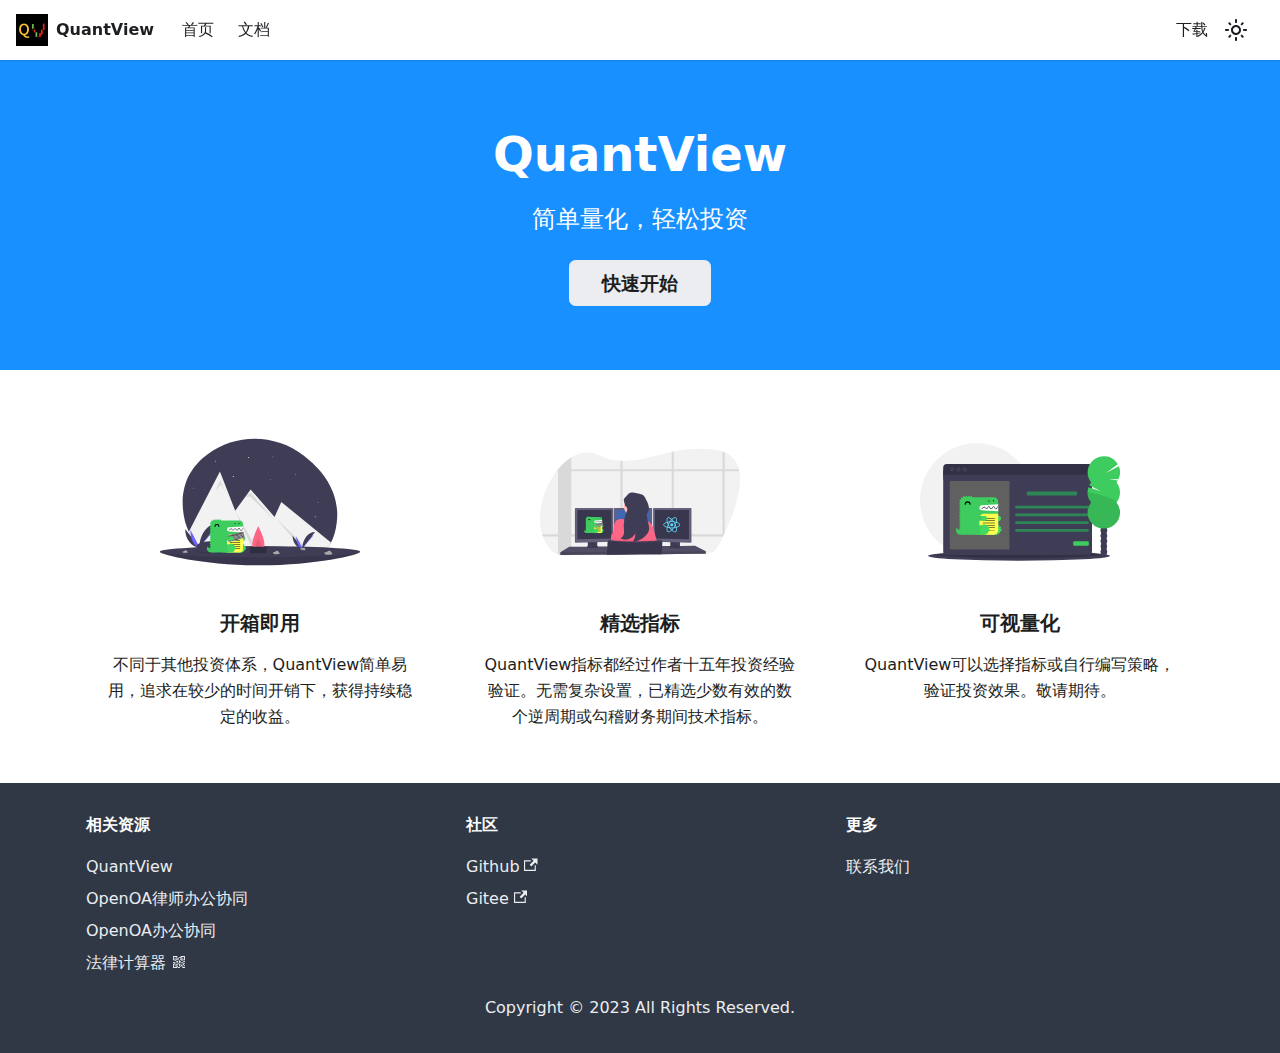
==== commit d89a2b62: "Deploy website - based on" ====
--- a/index.html
+++ b/index.html
@@ -4,13 +4,13 @@
 <meta charset="UTF-8">
 <meta name="generator" content="Docusaurus v2.2.0">
 <title data-rh="true">QuantView</title><meta data-rh="true" property="og:title" content="QuantView"><meta data-rh="true" name="viewport" content="width=device-width,initial-scale=1"><meta data-rh="true" name="twitter:card" content="summary_large_image"><meta data-rh="true" property="og:url" content="https://quantview.github.io/"><meta data-rh="true" name="docusaurus_locale" content="zh-Hans"><meta data-rh="true" name="docusaurus_tag" content="default"><meta data-rh="true" name="docsearch:language" content="zh-Hans"><meta data-rh="true" name="docsearch:docusaurus_tag" content="default"><meta data-rh="true" name="keywords" content="quant, 量化, 投资, 交易, 分析, 金融"><meta data-rh="true" name="generator" content="wordpress"><meta data-rh="true" name="a" content="b"><link data-rh="true" rel="icon" href="/img/favicon.ico"><link data-rh="true" rel="canonical" href="https://quantview.github.io/"><link data-rh="true" rel="alternate" href="https://quantview.github.io/" hreflang="zh-Hans"><link data-rh="true" rel="alternate" href="https://quantview.github.io/" hreflang="x-default"><script data-rh="true">function maybeInsertBanner(){window.__DOCUSAURUS_INSERT_BASEURL_BANNER&&insertBanner()}function insertBanner(){var n=document.getElementById("docusaurus-base-url-issue-banner-container");if(n){n.innerHTML='\n<div id="docusaurus-base-url-issue-banner" style="border: thick solid red; background-color: rgb(255, 230, 179); margin: 20px; padding: 20px; font-size: 20px;">\n   <p style="font-weight: bold; font-size: 30px;">Your Docusaurus site did not load properly.</p>\n   <p>A very common reason is a wrong site <a href="https://docusaurus.io/docs/docusaurus.config.js/#baseurl" style="font-weight: bold;">baseUrl configuration</a>.</p>\n   <p>Current configured baseUrl = <span style="font-weight: bold; color: red;">/</span>  (default value)</p>\n   <p>We suggest trying baseUrl = <span id="docusaurus-base-url-issue-banner-suggestion-container" style="font-weight: bold; color: green;"></span></p>\n</div>\n';var e=document.getElementById("docusaurus-base-url-issue-banner-suggestion-container"),s=window.location.pathname,r="/"===s.substr(-1)?s:s+"/";e.innerHTML=r}}window.__DOCUSAURUS_INSERT_BASEURL_BANNER=!0,document.addEventListener("DOMContentLoaded",maybeInsertBanner)</script><link rel="stylesheet" href="/assets/css/styles.61cb866c.css">
-<link rel="preload" href="/assets/js/runtime~main.e01d41ec.js" as="script">
-<link rel="preload" href="/assets/js/main.915d534e.js" as="script">
+<link rel="preload" href="/assets/js/runtime~main.8630c09c.js" as="script">
+<link rel="preload" href="/assets/js/main.b93a9e04.js" as="script">
 </head>
 <body class="navigation-with-keyboard">
 <script>!function(){function t(t){document.documentElement.setAttribute("data-theme",t)}var e=function(){var t=null;try{t=localStorage.getItem("theme")}catch(t){}return t}();t(null!==e?e:"light")}()</script><div id="__docusaurus">
-<div id="docusaurus-base-url-issue-banner-container"></div><div role="region" aria-label="跳到主要内容"><a class="skipToContent_et3F" href="#docusaurus_skipToContent_fallback">跳到主要内容</a></div><nav class="navbar navbar--fixed-top"><div class="navbar__inner"><div class="navbar__items"><button aria-label="Toggle navigation bar" aria-expanded="false" class="navbar__toggle clean-btn" type="button"><svg width="30" height="30" viewBox="0 0 30 30" aria-hidden="true"><path stroke="currentColor" stroke-linecap="round" stroke-miterlimit="10" stroke-width="2" d="M4 7h22M4 15h22M4 23h22"></path></svg></button><a class="navbar__brand" href="/"><div class="navbar__logo"><img src="/img/logo.png" alt="QuantView Logo" class="themedImage_XQ0T themedImage--light_UJds"><img src="/img/logo.png" alt="QuantView Logo" class="themedImage_XQ0T themedImage--dark_oU2r"></div><b class="navbar__title text--truncate">QuantView</b></a><a class="navbar__item navbar__link" href="/">首页</a><a class="navbar__item navbar__link" href="/docs">文档</a></div><div class="navbar__items navbar__items--right"><div class="toggle_DTou colorModeToggle_OgQS"><button class="clean-btn toggleButton_OWOY toggleButtonDisabled_EYGb" type="button" disabled="" title="切换浅色/暗黑模式（当前为浅色模式）" aria-label="切换浅色/暗黑模式（当前为浅色模式）" aria-live="polite"><svg viewBox="0 0 24 24" width="24" height="24" class="lightToggleIcon_eycE"><path fill="currentColor" d="M12,9c1.65,0,3,1.35,3,3s-1.35,3-3,3s-3-1.35-3-3S10.35,9,12,9 M12,7c-2.76,0-5,2.24-5,5s2.24,5,5,5s5-2.24,5-5 S14.76,7,12,7L12,7z M2,13l2,0c0.55,0,1-0.45,1-1s-0.45-1-1-1l-2,0c-0.55,0-1,0.45-1,1S1.45,13,2,13z M20,13l2,0c0.55,0,1-0.45,1-1 s-0.45-1-1-1l-2,0c-0.55,0-1,0.45-1,1S19.45,13,20,13z M11,2v2c0,0.55,0.45,1,1,1s1-0.45,1-1V2c0-0.55-0.45-1-1-1S11,1.45,11,2z M11,20v2c0,0.55,0.45,1,1,1s1-0.45,1-1v-2c0-0.55-0.45-1-1-1C11.45,19,11,19.45,11,20z M5.99,4.58c-0.39-0.39-1.03-0.39-1.41,0 c-0.39,0.39-0.39,1.03,0,1.41l1.06,1.06c0.39,0.39,1.03,0.39,1.41,0s0.39-1.03,0-1.41L5.99,4.58z M18.36,16.95 c-0.39-0.39-1.03-0.39-1.41,0c-0.39,0.39-0.39,1.03,0,1.41l1.06,1.06c0.39,0.39,1.03,0.39,1.41,0c0.39-0.39,0.39-1.03,0-1.41 L18.36,16.95z M19.42,5.99c0.39-0.39,0.39-1.03,0-1.41c-0.39-0.39-1.03-0.39-1.41,0l-1.06,1.06c-0.39,0.39-0.39,1.03,0,1.41 s1.03,0.39,1.41,0L19.42,5.99z M7.05,18.36c0.39-0.39,0.39-1.03,0-1.41c-0.39-0.39-1.03-0.39-1.41,0l-1.06,1.06 c-0.39,0.39-0.39,1.03,0,1.41s1.03,0.39,1.41,0L7.05,18.36z"></path></svg><svg viewBox="0 0 24 24" width="24" height="24" class="darkToggleIcon_PF6F"><path fill="currentColor" d="M9.37,5.51C9.19,6.15,9.1,6.82,9.1,7.5c0,4.08,3.32,7.4,7.4,7.4c0.68,0,1.35-0.09,1.99-0.27C17.45,17.19,14.93,19,12,19 c-3.86,0-7-3.14-7-7C5,9.07,6.81,6.55,9.37,5.51z M12,3c-4.97,0-9,4.03-9,9s4.03,9,9,9s9-4.03,9-9c0-0.46-0.04-0.92-0.1-1.36 c-0.98,1.37-2.58,2.26-4.4,2.26c-2.98,0-5.4-2.42-5.4-5.4c0-1.81,0.89-3.42,2.26-4.4C12.92,3.04,12.46,3,12,3L12,3z"></path></svg></button></div><div class="searchBox_kSrV"></div></div></div><div role="presentation" class="navbar-sidebar__backdrop"></div></nav><div id="docusaurus_skipToContent_fallback" class="main-wrapper mainWrapper_KVa0"><header class="hero hero--primary heroBanner_qdFl"><div class="container"><h1 class="hero__title">QuantView</h1><p class="hero__subtitle">简单量化，轻松投资</p><div class="buttons_AeoN"><a class="button button--secondary button--lg" href="/docs">快速开始</a></div></div></header><main><section class="features_t9lD"><div class="container"><div class="row"><div class="col col--4"><div class="text--center"><svg xmlns="http://www.w3.org/2000/svg" width="1088" height="687.962" viewBox="0 0 1088 687.962" class="featureSvg_GfXr" role="img"><title>Easy to Use</title><g data-name="Group 12"><g data-name="Group 11"><path data-name="Path 83" d="M961.81 454.442c-5.27 45.15-16.22 81.4-31.25 110.31-20 38.52-54.21 54.04-84.77 70.28a193.275 193.275 0 0 1-27.46 11.94c-55.61 19.3-117.85 14.18-166.74 3.99a657.282 657.282 0 0 0-104.09-13.16q-14.97-.675-29.97-.67c-15.42.02-293.07 5.29-360.67-131.57-16.69-33.76-28.13-75-32.24-125.27-11.63-142.12 52.29-235.46 134.74-296.47 155.97-115.41 369.76-110.57 523.43 7.88 102.36 78.9 198.2 198.31 179.02 362.74Z" fill="#3f3d56"></path><path data-name="Path 84" d="M930.56 564.752c-20 38.52-47.21 64.04-77.77 80.28a193.272 193.272 0 0 1-27.46 11.94c-55.61 19.3-117.85 14.18-166.74 3.99a657.3 657.3 0 0 0-104.09-13.16q-14.97-.675-29.97-.67-23.13.03-46.25 1.72c-100.17 7.36-253.82-6.43-321.42-143.29L326 177.962l62.95 161.619 20.09 51.59 55.37-75.98L493 275.962l130.2 149.27 36.8-81.27 254.78 207.919 14.21 11.59Z" fill="#f2f2f2"></path><path data-name="Path 85" d="m302 282.962 26-57 36 83-31-60Z" opacity="0.1"></path><path data-name="Path 86" d="M554.5 647.802q-14.97-.675-29.97-.67l-115.49-255.96Z" opacity="0.1"></path><path data-name="Path 87" d="M464.411 315.191 493 292.962l130 150-132-128Z" opacity="0.1"></path><path data-name="Path 88" d="M852.79 645.032a193.265 193.265 0 0 1-27.46 11.94L623.2 425.232Z" opacity="0.1"></path><circle data-name="Ellipse 11" cx="3" cy="3" r="3" transform="translate(479 98.962)" fill="#f2f2f2"></circle><circle data-name="Ellipse 12" cx="3" cy="3" r="3" transform="translate(396 201.962)" fill="#f2f2f2"></circle><circle data-name="Ellipse 13" cx="2" cy="2" r="2" transform="translate(600 220.962)" fill="#f2f2f2"></circle><circle data-name="Ellipse 14" cx="2" cy="2" r="2" transform="translate(180 265.962)" fill="#f2f2f2"></circle><circle data-name="Ellipse 15" cx="2" cy="2" r="2" transform="translate(612 96.962)" fill="#f2f2f2"></circle><circle data-name="Ellipse 16" cx="2" cy="2" r="2" transform="translate(736 192.962)" fill="#f2f2f2"></circle><circle data-name="Ellipse 17" cx="2" cy="2" r="2" transform="translate(858 344.962)" fill="#f2f2f2"></circle><path data-name="Path 89" d="M306 121.222h-2.76v-2.76h-1.48v2.76H299v1.478h2.76v2.759h1.48V122.7H306Z" fill="#f2f2f2"></path><path data-name="Path 90" d="M848 424.222h-2.76v-2.76h-1.48v2.76H841v1.478h2.76v2.759h1.48V425.7H848Z" fill="#f2f2f2"></path><path data-name="Path 91" d="M1088 613.962c0 16.569-243.557 74-544 74s-544-57.431-544-74 243.557 14 544 14 544-30.568 544-14Z" fill="#3f3d56"></path><path data-name="Path 92" d="M1088 613.962c0 16.569-243.557 74-544 74s-544-57.431-544-74 243.557 14 544 14 544-30.568 544-14Z" opacity="0.1"></path><ellipse data-name="Ellipse 18" cx="544" cy="30" rx="544" ry="30" transform="translate(0 583.962)" fill="#3f3d56"></ellipse><path data-name="Path 93" d="M568 571.962c0 33.137-14.775 24-33 24s-33 9.137-33-24 33-96 33-96 33 62.863 33 96Z" fill="#ff6584"></path><path data-name="Path 94" d="M550 584.641c0 15.062-6.716 10.909-15 10.909s-15 4.153-15-10.909 15-43.636 15-43.636 15 28.576 15 43.636Z" opacity="0.1"></path><rect data-name="Rectangle 97" width="92" height="18" rx="9" transform="translate(489 604.962)" fill="#2f2e41"></rect><rect data-name="Rectangle 98" width="92" height="18" rx="9" transform="translate(489 586.962)" fill="#2f2e41"></rect><path data-name="Path 95" d="M137 490.528c0 55.343 34.719 100.126 77.626 100.126" fill="#3f3d56"></path><path data-name="Path 96" d="M214.626 590.654c0-55.965 38.745-101.251 86.626-101.251" fill="#6c63ff"></path><path data-name="Path 97" d="M165.125 495.545c0 52.57 22.14 95.109 49.5 95.109" fill="#6c63ff"></path><path data-name="Path 98" d="M214.626 590.654c0-71.511 44.783-129.377 100.126-129.377" fill="#3f3d56"></path><path data-name="Path 99" d="M198.3 591.36s11.009-.339 14.326-2.7 16.934-5.183 17.757-1.395 16.544 18.844 4.115 18.945-28.879-1.936-32.19-3.953-4.008-10.897-4.008-10.897Z" fill="#a8a8a8"></path><path data-name="Path 100" d="M234.716 604.89c-12.429.1-28.879-1.936-32.19-3.953-2.522-1.536-3.527-7.048-3.863-9.591l-.368.014s.7 8.879 4.009 10.9 19.761 4.053 32.19 3.953c3.588-.029 4.827-1.305 4.759-3.2-.498 1.142-1.867 1.855-4.537 1.877Z" opacity="0.2"></path><path data-name="Path 101" d="M721.429 527.062c0 38.029 23.857 68.8 53.341 68.8" fill="#3f3d56"></path><path data-name="Path 102" d="M774.769 595.863c0-38.456 26.623-69.575 59.525-69.575" fill="#6c63ff"></path><path data-name="Path 103" d="M740.755 530.509c0 36.124 15.213 65.354 34.014 65.354" fill="#6c63ff"></path><path data-name="Path 104" d="M774.769 595.863c0-49.139 30.773-88.9 68.8-88.9" fill="#3f3d56"></path><path data-name="Path 105" d="M763.548 596.348s7.565-.233 9.844-1.856 11.636-3.562 12.2-.958 11.368 12.949 2.828 13.018-19.844-1.33-22.119-2.716-2.753-7.488-2.753-7.488Z" fill="#a8a8a8"></path><path data-name="Path 106" d="M788.574 605.645c-8.54.069-19.844-1.33-22.119-2.716-1.733-1.056-2.423-4.843-2.654-6.59l-.253.01s.479 6.1 2.755 7.487 13.579 2.785 22.119 2.716c2.465-.02 3.317-.9 3.27-2.2-.343.788-1.283 1.278-3.118 1.293Z" opacity="0.2"></path><path data-name="Path 107" d="M893.813 618.699s11.36-1.729 14.5-4.591 16.89-7.488 18.217-3.667 19.494 17.447 6.633 19.107-30.153 1.609-33.835-.065-5.515-10.784-5.515-10.784Z" fill="#a8a8a8"></path><path data-name="Path 108" d="M933.228 628.154c-12.86 1.659-30.153 1.609-33.835-.065-2.8-1.275-4.535-6.858-5.2-9.45l-.379.061s1.833 9.109 5.516 10.783 20.975 1.725 33.835.065c3.712-.479 4.836-1.956 4.529-3.906-.375 1.246-1.703 2.156-4.466 2.512Z" opacity="0.2"></path><path data-name="Path 109" d="M614.26 617.881s9.587-1.459 12.237-3.875 14.255-6.32 15.374-3.095 16.452 14.725 5.6 16.125-25.448 1.358-28.555-.055-4.656-9.1-4.656-9.1Z" fill="#a8a8a8"></path><path data-name="Path 110" d="M647.524 625.856c-10.853 1.4-25.448 1.358-28.555-.055-2.367-1.076-3.827-5.788-4.39-7.976l-.32.051s1.547 7.687 4.655 9.1 17.7 1.456 28.555.055c3.133-.4 4.081-1.651 3.822-3.3-.314 1.057-1.435 1.825-3.767 2.125Z" opacity="0.2"></path><path data-name="Path 111" d="M122.389 613.09s7.463-1.136 9.527-3.016 11.1-4.92 11.969-2.409 12.808 11.463 4.358 12.553-19.811 1.057-22.23-.043-3.624-7.085-3.624-7.085Z" fill="#a8a8a8"></path><path data-name="Path 112" d="M148.285 619.302c-8.449 1.09-19.811 1.057-22.23-.043-1.842-.838-2.979-4.506-3.417-6.209l-.249.04s1.2 5.984 3.624 7.085 13.781 1.133 22.23.043c2.439-.315 3.177-1.285 2.976-2.566-.246.818-1.119 1.416-2.934 1.65Z" opacity="0.2"></path><path data-name="Path 113" d="M383.7 601.318c0 30.22-42.124 20.873-93.7 20.873s-93.074 9.347-93.074-20.873 42.118-36.793 93.694-36.793 93.08 6.573 93.08 36.793Z" opacity="0.1"></path><path data-name="Path 114" d="M383.7 593.881c0 30.22-42.124 20.873-93.7 20.873s-93.074 9.347-93.074-20.873 42.114-36.8 93.69-36.8 93.084 6.576 93.084 36.8Z" fill="#3f3d56"></path></g><path data-name="Path 40" d="M360.175 475.732h91.791v37.153h-91.791Z" fill="#fff" fill-rule="evenodd"></path><path data-name="Path 41" d="M277.126 597.026a21.828 21.828 0 0 1-18.908-10.927 21.829 21.829 0 0 0 18.908 32.782h21.855v-21.855Z" fill="#3ecc5f" fill-rule="evenodd"></path><path data-name="Path 42" d="m375.451 481.607 76.514-4.782v-10.928a21.854 21.854 0 0 0-21.855-21.855h-98.347l-2.732-4.735a3.154 3.154 0 0 0-5.464 0l-2.732 4.732-2.732-4.732a3.154 3.154 0 0 0-5.464 0l-2.732 4.732-2.731-4.732a3.154 3.154 0 0 0-5.464 0l-2.732 4.735h-.071l-4.526-4.525a3.153 3.153 0 0 0-5.276 1.414l-1.5 5.577-5.674-1.521a3.154 3.154 0 0 0-3.863 3.864l1.52 5.679-5.575 1.494a3.155 3.155 0 0 0-1.416 5.278l4.526 4.526v.07l-4.735 2.731a3.154 3.154 0 0 0 0 5.464l4.732 2.732-4.732 2.732a3.154 3.154 0 0 0 0 5.464l4.732 2.732-4.732 2.731a3.154 3.154 0 0 0 0 5.464l4.732 2.732-4.732 2.727a3.154 3.154 0 0 0 0 5.464l4.735 2.736-4.735 2.732a3.154 3.154 0 0 0 0 5.464l4.732 2.732-4.732 2.732a3.154 3.154 0 0 0 0 5.464l4.732 2.732-4.732 2.731a3.154 3.154 0 0 0 0 5.464l4.732 2.732-4.732 2.732a3.154 3.154 0 0 0 0 5.464l4.732 2.732-4.732 2.731a3.154 3.154 0 0 0 0 5.464l4.732 2.732-4.732 2.731a3.154 3.154 0 0 0 0 5.464l4.732 2.732-4.732 2.735a3.154 3.154 0 0 0 0 5.464l4.732 2.732-4.732 2.728a3.154 3.154 0 0 0 0 5.464l4.732 2.732a21.854 21.854 0 0 0 21.858 21.855h131.13a21.854 21.854 0 0 0 21.855-21.855v-87.42l-76.514-4.782a11.632 11.632 0 0 1 0-23.219" fill="#3ecc5f" fill-rule="evenodd"></path><path data-name="Path 43" d="M408.255 618.882h32.782v-43.71h-32.782Z" fill="#3ecc5f" fill-rule="evenodd"></path><path data-name="Path 44" d="M462.893 591.563a5.438 5.438 0 0 0-.7.07c-.042-.164-.081-.329-.127-.493a5.457 5.457 0 1 0-5.4-9.372q-.181-.185-.366-.367a5.454 5.454 0 1 0-9.384-5.4c-.162-.046-.325-.084-.486-.126a5.467 5.467 0 1 0-10.788 0c-.162.042-.325.08-.486.126a5.457 5.457 0 1 0-9.384 5.4 21.843 21.843 0 1 0 36.421 21.02 5.452 5.452 0 1 0 .7-10.858" fill="#44d860" fill-rule="evenodd"></path><path data-name="Path 45" d="M419.183 553.317h32.782v-21.855h-32.782Z" fill="#3ecc5f" fill-rule="evenodd"></path><path data-name="Path 46" d="M462.893 545.121a2.732 2.732 0 1 0 0-5.464 2.811 2.811 0 0 0-.349.035c-.022-.082-.04-.164-.063-.246a2.733 2.733 0 0 0-1.052-5.253 2.7 2.7 0 0 0-1.648.566q-.09-.093-.184-.184a2.7 2.7 0 0 0 .553-1.633 2.732 2.732 0 0 0-5.245-1.07 10.928 10.928 0 1 0 0 21.031 2.732 2.732 0 0 0 5.245-1.07 2.7 2.7 0 0 0-.553-1.633q.093-.09.184-.184a2.7 2.7 0 0 0 1.648.566 2.732 2.732 0 0 0 1.052-5.253c.023-.081.042-.164.063-.246a2.814 2.814 0 0 0 .349.035" fill="#44d860" fill-rule="evenodd"></path><path data-name="Path 47" d="M320.836 479.556a2.732 2.732 0 0 1-2.732-2.732 8.2 8.2 0 0 0-16.391 0 2.732 2.732 0 0 1-5.464 0 13.66 13.66 0 0 1 27.319 0 2.732 2.732 0 0 1-2.732 2.732" fill-rule="evenodd"></path><path data-name="Path 48" d="M364.546 618.881h65.565a21.854 21.854 0 0 0 21.855-21.855v-76.492h-65.565a21.854 21.854 0 0 0-21.855 21.855Z" fill="#ffff50" fill-rule="evenodd"></path><path data-name="Path 49" d="M435.596 554.41h-54.681a1.093 1.093 0 1 1 0-2.185h54.681a1.093 1.093 0 0 1 0 2.185m0 21.855h-54.681a1.093 1.093 0 1 1 0-2.186h54.681a1.093 1.093 0 0 1 0 2.186m0 21.855h-54.681a1.093 1.093 0 1 1 0-2.185h54.681a1.093 1.093 0 0 1 0 2.185m0-54.434h-54.681a1.093 1.093 0 1 1 0-2.185h54.681a1.093 1.093 0 0 1 0 2.185m0 21.652h-54.681a1.093 1.093 0 1 1 0-2.186h54.681a1.093 1.093 0 0 1 0 2.186m0 21.855h-54.681a1.093 1.093 0 1 1 0-2.186h54.681a1.093 1.093 0 0 1 0 2.186m16.369-100.959c-.013 0-.024-.007-.037-.005-3.377.115-4.974 3.492-6.384 6.472-1.471 3.114-2.608 5.139-4.473 5.078-2.064-.074-3.244-2.406-4.494-4.874-1.436-2.835-3.075-6.049-6.516-5.929-3.329.114-4.932 3.053-6.346 5.646-1.5 2.762-2.529 4.442-4.5 4.364-2.106-.076-3.225-1.972-4.52-4.167-1.444-2.443-3.112-5.191-6.487-5.1-3.272.113-4.879 2.606-6.3 4.808-1.5 2.328-2.552 3.746-4.551 3.662-2.156-.076-3.27-1.65-4.558-3.472-1.447-2.047-3.077-4.363-6.442-4.251-3.2.109-4.807 2.153-6.224 3.954-1.346 1.709-2.4 3.062-4.621 2.977a1.094 1.094 0 0 0-.079 2.186c3.3.11 4.967-1.967 6.417-3.81 1.286-1.635 2.4-3.045 4.582-3.12 2.1-.09 3.091 1.218 4.584 3.327 1.417 2 3.026 4.277 6.263 4.394 3.391.114 5.022-2.42 6.467-4.663 1.292-2 2.406-3.734 4.535-3.807 1.959-.073 3.026 1.475 4.529 4.022 1.417 2.4 3.023 5.121 6.324 5.241 3.415.118 5.064-2.863 6.5-5.5 1.245-2.282 2.419-4.437 4.5-4.509 1.959-.046 2.981 1.743 4.492 4.732 1.412 2.79 3.013 5.95 6.365 6.071h.185c3.348 0 4.937-3.36 6.343-6.331 1.245-2.634 2.423-5.114 4.444-5.216Z" fill-rule="evenodd"></path><path data-name="Path 50" d="M342.691 618.882h43.71v-43.71h-43.71Z" fill="#3ecc5f" fill-rule="evenodd"></path><g data-name="Group 8" transform="rotate(-14.98 2188.845 -1120.376)"><rect data-name="Rectangle 3" width="92.361" height="36.462" rx="2" fill="#d8d8d8"></rect><g data-name="Group 2" transform="translate(1.531 23.03)" fill="#4a4a4a"><rect data-name="Rectangle 4" width="5.336" height="5.336" rx="1" transform="translate(16.797)"></rect><rect data-name="Rectangle 5" width="5.336" height="5.336" rx="1" transform="translate(23.12)"></rect><rect data-name="Rectangle 6" width="5.336" height="5.336" rx="1" transform="translate(29.444)"></rect><rect data-name="Rectangle 7" width="5.336" height="5.336" rx="1" transform="translate(35.768)"></rect><rect data-name="Rectangle 8" width="5.336" height="5.336" rx="1" transform="translate(42.091)"></rect><rect data-name="Rectangle 9" width="5.336" height="5.336" rx="1" transform="translate(48.415)"></rect><rect data-name="Rectangle 10" width="5.336" height="5.336" rx="1" transform="translate(54.739)"></rect><rect data-name="Rectangle 11" width="5.336" height="5.336" rx="1" transform="translate(61.063)"></rect><rect data-name="Rectangle 12" width="5.336" height="5.336" rx="1" transform="translate(67.386)"></rect><path data-name="Path 51" d="M1.093 0h13.425a1.093 1.093 0 0 1 1.093 1.093v3.15a1.093 1.093 0 0 1-1.093 1.093H1.093A1.093 1.093 0 0 1 0 4.243v-3.15A1.093 1.093 0 0 1 1.093 0ZM75 0h13.426a1.093 1.093 0 0 1 1.093 1.093v3.15a1.093 1.093 0 0 1-1.093 1.093H75a1.093 1.093 0 0 1-1.093-1.093v-3.15A1.093 1.093 0 0 1 75 0Z" fill-rule="evenodd"></path></g><g data-name="Group 3" transform="translate(1.531 10.261)" fill="#4a4a4a"><path data-name="Path 52" d="M1.093 0h5.125A1.093 1.093 0 0 1 7.31 1.093v3.149a1.093 1.093 0 0 1-1.092 1.093H1.093A1.093 1.093 0 0 1 0 4.242V1.093A1.093 1.093 0 0 1 1.093 0Z" fill-rule="evenodd"></path><rect data-name="Rectangle 13" width="5.336" height="5.336" rx="1" transform="translate(8.299)"></rect><rect data-name="Rectangle 14" width="5.336" height="5.336" rx="1" transform="translate(14.623)"></rect><rect data-name="Rectangle 15" width="5.336" height="5.336" rx="1" transform="translate(20.947)"></rect><rect data-name="Rectangle 16" width="5.336" height="5.336" rx="1" transform="translate(27.271)"></rect><rect data-name="Rectangle 17" width="5.336" height="5.336" rx="1" transform="translate(33.594)"></rect><rect data-name="Rectangle 18" width="5.336" height="5.336" rx="1" transform="translate(39.918)"></rect><rect data-name="Rectangle 19" width="5.336" height="5.336" rx="1" transform="translate(46.242)"></rect><rect data-name="Rectangle 20" width="5.336" height="5.336" rx="1" transform="translate(52.565)"></rect><rect data-name="Rectangle 21" width="5.336" height="5.336" rx="1" transform="translate(58.888)"></rect><rect data-name="Rectangle 22" width="5.336" height="5.336" rx="1" transform="translate(65.212)"></rect><rect data-name="Rectangle 23" width="5.336" height="5.336" rx="1" transform="translate(71.536)"></rect><rect data-name="Rectangle 24" width="5.336" height="5.336" rx="1" transform="translate(77.859)"></rect><rect data-name="Rectangle 25" width="5.336" height="5.336" rx="1" transform="translate(84.183)"></rect></g><g data-name="Group 4" transform="rotate(180 45.525 4.773)" fill="#4a4a4a"><path data-name="Path 53" d="M1.093 0h5.126a1.093 1.093 0 0 1 1.093 1.093v3.15a1.093 1.093 0 0 1-1.093 1.093H1.093A1.093 1.093 0 0 1 0 4.243v-3.15A1.093 1.093 0 0 1 1.093 0Z" fill-rule="evenodd"></path><rect data-name="Rectangle 26" width="5.336" height="5.336" rx="1" transform="translate(8.299)"></rect><rect data-name="Rectangle 27" width="5.336" height="5.336" rx="1" transform="translate(14.623)"></rect><rect data-name="Rectangle 28" width="5.336" height="5.336" rx="1" transform="translate(20.947)"></rect><rect data-name="Rectangle 29" width="5.336" height="5.336" rx="1" transform="translate(27.271)"></rect><rect data-name="Rectangle 30" width="5.336" height="5.336" rx="1" transform="translate(33.594)"></rect><rect data-name="Rectangle 31" width="5.336" height="5.336" rx="1" transform="translate(39.918)"></rect><rect data-name="Rectangle 32" width="5.336" height="5.336" rx="1" transform="translate(46.242)"></rect><rect data-name="Rectangle 33" width="5.336" height="5.336" rx="1" transform="translate(52.565)"></rect><rect data-name="Rectangle 34" width="5.336" height="5.336" rx="1" transform="translate(58.889)"></rect><rect data-name="Rectangle 35" width="5.336" height="5.336" rx="1" transform="translate(65.213)"></rect><rect data-name="Rectangle 36" width="5.336" height="5.336" rx="1" transform="translate(71.537)"></rect><rect data-name="Rectangle 37" width="5.336" height="5.336" rx="1" transform="translate(77.86)"></rect><rect data-name="Rectangle 38" width="5.336" height="5.336" rx="1" transform="translate(84.183)"></rect><rect data-name="Rectangle 39" width="5.336" height="5.336" rx="1" transform="translate(8.299)"></rect><rect data-name="Rectangle 40" width="5.336" height="5.336" rx="1" transform="translate(14.623)"></rect><rect data-name="Rectangle 41" width="5.336" height="5.336" rx="1" transform="translate(20.947)"></rect><rect data-name="Rectangle 42" width="5.336" height="5.336" rx="1" transform="translate(27.271)"></rect><rect data-name="Rectangle 43" width="5.336" height="5.336" rx="1" transform="translate(33.594)"></rect><rect data-name="Rectangle 44" width="5.336" height="5.336" rx="1" transform="translate(39.918)"></rect><rect data-name="Rectangle 45" width="5.336" height="5.336" rx="1" transform="translate(46.242)"></rect><rect data-name="Rectangle 46" width="5.336" height="5.336" rx="1" transform="translate(52.565)"></rect><rect data-name="Rectangle 47" width="5.336" height="5.336" rx="1" transform="translate(58.889)"></rect><rect data-name="Rectangle 48" width="5.336" height="5.336" rx="1" transform="translate(65.213)"></rect><rect data-name="Rectangle 49" width="5.336" height="5.336" rx="1" transform="translate(71.537)"></rect><rect data-name="Rectangle 50" width="5.336" height="5.336" rx="1" transform="translate(77.86)"></rect><rect data-name="Rectangle 51" width="5.336" height="5.336" rx="1" transform="translate(84.183)"></rect></g><g data-name="Group 6" fill="#4a4a4a"><path data-name="Path 54" d="M2.624 16.584h7.3a1.093 1.093 0 0 1 1.092 1.093v3.15a1.093 1.093 0 0 1-1.093 1.093h-7.3a1.093 1.093 0 0 1-1.092-1.093v-3.149a1.093 1.093 0 0 1 1.093-1.094Z" fill-rule="evenodd"></path><g data-name="Group 5" transform="translate(12.202 16.584)"><rect data-name="Rectangle 52" width="5.336" height="5.336" rx="1"></rect><rect data-name="Rectangle 53" width="5.336" height="5.336" rx="1" transform="translate(6.324)"></rect><rect data-name="Rectangle 54" width="5.336" height="5.336" rx="1" transform="translate(12.647)"></rect><rect data-name="Rectangle 55" width="5.336" height="5.336" rx="1" transform="translate(18.971)"></rect><rect data-name="Rectangle 56" width="5.336" height="5.336" rx="1" transform="translate(25.295)"></rect><rect data-name="Rectangle 57" width="5.336" height="5.336" rx="1" transform="translate(31.619)"></rect><rect data-name="Rectangle 58" width="5.336" height="5.336" rx="1" transform="translate(37.942)"></rect><rect data-name="Rectangle 59" width="5.336" height="5.336" rx="1" transform="translate(44.265)"></rect><rect data-name="Rectangle 60" width="5.336" height="5.336" rx="1" transform="translate(50.589)"></rect><rect data-name="Rectangle 61" width="5.336" height="5.336" rx="1" transform="translate(56.912)"></rect><rect data-name="Rectangle 62" width="5.336" height="5.336" rx="1" transform="translate(63.236)"></rect></g><path data-name="Path 55" d="M83.053 16.584h6.906a1.093 1.093 0 0 1 1.091 1.093v3.15a1.093 1.093 0 0 1-1.091 1.093h-6.907a1.093 1.093 0 0 1-1.093-1.093v-3.149a1.093 1.093 0 0 1 1.093-1.094Z" fill-rule="evenodd"></path></g><g data-name="Group 7" transform="translate(1.531 29.627)" fill="#4a4a4a"><rect data-name="Rectangle 63" width="5.336" height="5.336" rx="1"></rect><rect data-name="Rectangle 64" width="5.336" height="5.336" rx="1" transform="translate(6.324)"></rect><rect data-name="Rectangle 65" width="5.336" height="5.336" rx="1" transform="translate(12.647)"></rect><rect data-name="Rectangle 66" width="5.336" height="5.336" rx="1" transform="translate(18.971)"></rect><path data-name="Path 56" d="M26.387 0h30.422a1.093 1.093 0 0 1 1.093 1.093v3.151a1.093 1.093 0 0 1-1.093 1.093H26.387a1.093 1.093 0 0 1-1.093-1.093V1.093A1.093 1.093 0 0 1 26.387 0Zm33.594 0h3.942a1.093 1.093 0 0 1 1.093 1.093v3.151a1.093 1.093 0 0 1-1.093 1.093h-3.942a1.093 1.093 0 0 1-1.093-1.093V1.093A1.093 1.093 0 0 1 59.981 0Z" fill-rule="evenodd"></path><rect data-name="Rectangle 67" width="5.336" height="5.336" rx="1" transform="translate(66.003)"></rect><rect data-name="Rectangle 68" width="5.336" height="5.336" rx="1" transform="translate(72.327)"></rect><rect data-name="Rectangle 69" width="5.336" height="5.336" rx="1" transform="translate(84.183)"></rect><path data-name="Path 57" d="M78.254 2.273v-1.18A1.093 1.093 0 0 1 79.347 0h3.15a1.093 1.093 0 0 1 1.093 1.093v1.18Z"></path><path data-name="Path 58" d="M83.591 3.063v1.18a1.093 1.093 0 0 1-1.093 1.093h-3.15a1.093 1.093 0 0 1-1.093-1.093v-1.18Z"></path></g><rect data-name="Rectangle 70" width="88.927" height="2.371" rx="1.085" transform="translate(1.925 1.17)" fill="#4a4a4a"></rect><rect data-name="Rectangle 71" width="4.986" height="1.581" rx="0.723" transform="translate(4.1 1.566)" fill="#d8d8d8" opacity="0.136"></rect><rect data-name="Rectangle 72" width="4.986" height="1.581" rx="0.723" transform="translate(10.923 1.566)" fill="#d8d8d8" opacity="0.136"></rect><rect data-name="Rectangle 73" width="4.986" height="1.581" rx="0.723" transform="translate(16.173 1.566)" fill="#d8d8d8" opacity="0.136"></rect><rect data-name="Rectangle 74" width="4.986" height="1.581" rx="0.723" transform="translate(21.421 1.566)" fill="#d8d8d8" opacity="0.136"></rect><rect data-name="Rectangle 75" width="4.986" height="1.581" rx="0.723" transform="translate(26.671 1.566)" fill="#d8d8d8" opacity="0.136"></rect><rect data-name="Rectangle 76" width="4.986" height="1.581" rx="0.723" transform="translate(33.232 1.566)" fill="#d8d8d8" opacity="0.136"></rect><rect data-name="Rectangle 77" width="4.986" height="1.581" rx="0.723" transform="translate(38.48 1.566)" fill="#d8d8d8" opacity="0.136"></rect><rect data-name="Rectangle 78" width="4.986" height="1.581" rx="0.723" transform="translate(43.73 1.566)" fill="#d8d8d8" opacity="0.136"></rect><rect data-name="Rectangle 79" width="4.986" height="1.581" rx="0.723" transform="translate(48.978 1.566)" fill="#d8d8d8" opacity="0.136"></rect><rect data-name="Rectangle 80" width="4.986" height="1.581" rx="0.723" transform="translate(55.54 1.566)" fill="#d8d8d8" opacity="0.136"></rect><rect data-name="Rectangle 81" width="4.986" height="1.581" rx="0.723" transform="translate(60.788 1.566)" fill="#d8d8d8" opacity="0.136"></rect><rect data-name="Rectangle 82" width="4.986" height="1.581" rx="0.723" transform="translate(66.038 1.566)" fill="#d8d8d8" opacity="0.136"></rect><rect data-name="Rectangle 83" width="4.986" height="1.581" rx="0.723" transform="translate(72.599 1.566)" fill="#d8d8d8" opacity="0.136"></rect><rect data-name="Rectangle 84" width="4.986" height="1.581" rx="0.723" transform="translate(77.847 1.566)" fill="#d8d8d8" opacity="0.136"></rect><rect data-name="Rectangle 85" width="4.986" height="1.581" rx="0.723" transform="translate(83.097 1.566)" fill="#d8d8d8" opacity="0.136"></rect></g><path data-name="Path 59" d="M408.256 591.563a5.439 5.439 0 0 0-.7.07c-.042-.164-.081-.329-.127-.493a5.457 5.457 0 1 0-5.4-9.372q-.181-.185-.366-.367a5.454 5.454 0 1 0-9.384-5.4c-.162-.046-.325-.084-.486-.126a5.467 5.467 0 1 0-10.788 0c-.162.042-.325.08-.486.126a5.457 5.457 0 1 0-9.384 5.4 21.843 21.843 0 1 0 36.421 21.02 5.452 5.452 0 1 0 .7-10.858" fill="#44d860" fill-rule="evenodd"></path><path data-name="Path 60" d="M342.691 553.317h43.71v-21.855h-43.71Z" fill="#3ecc5f" fill-rule="evenodd"></path><path data-name="Path 61" d="M397.328 545.121a2.732 2.732 0 1 0 0-5.464 2.811 2.811 0 0 0-.349.035c-.022-.082-.04-.164-.063-.246a2.733 2.733 0 0 0-1.052-5.253 2.7 2.7 0 0 0-1.648.566q-.09-.093-.184-.184a2.7 2.7 0 0 0 .553-1.633 2.732 2.732 0 0 0-5.245-1.07 10.928 10.928 0 1 0 0 21.031 2.732 2.732 0 0 0 5.245-1.07 2.7 2.7 0 0 0-.553-1.633q.093-.09.184-.184a2.7 2.7 0 0 0 1.648.566 2.732 2.732 0 0 0 1.052-5.253c.023-.081.042-.164.063-.246a2.811 2.811 0 0 0 .349.035" fill="#44d860" fill-rule="evenodd"></path><path data-name="Path 62" d="M408.256 464.531a2.967 2.967 0 0 1-.535-.055 2.754 2.754 0 0 1-.514-.153 2.838 2.838 0 0 1-.471-.251 4.139 4.139 0 0 1-.415-.339 3.2 3.2 0 0 1-.338-.415 2.7 2.7 0 0 1-.459-1.517 2.968 2.968 0 0 1 .055-.535 3.152 3.152 0 0 1 .152-.514 2.874 2.874 0 0 1 .252-.47 2.633 2.633 0 0 1 .753-.754 2.837 2.837 0 0 1 .471-.251 2.753 2.753 0 0 1 .514-.153 2.527 2.527 0 0 1 1.071 0 2.654 2.654 0 0 1 .983.4 4.139 4.139 0 0 1 .415.339 4.019 4.019 0 0 1 .339.415 2.786 2.786 0 0 1 .251.47 2.864 2.864 0 0 1 .208 1.049 2.77 2.77 0 0 1-.8 1.934 4.139 4.139 0 0 1-.415.339 2.722 2.722 0 0 1-1.519.459m21.855-1.366a2.789 2.789 0 0 1-1.935-.8 4.162 4.162 0 0 1-.338-.415 2.7 2.7 0 0 1-.459-1.519 2.789 2.789 0 0 1 .8-1.934 4.139 4.139 0 0 1 .415-.339 2.838 2.838 0 0 1 .471-.251 2.752 2.752 0 0 1 .514-.153 2.527 2.527 0 0 1 1.071 0 2.654 2.654 0 0 1 .983.4 4.139 4.139 0 0 1 .415.339 2.79 2.79 0 0 1 .8 1.934 3.069 3.069 0 0 1-.055.535 2.779 2.779 0 0 1-.153.514 3.885 3.885 0 0 1-.251.47 4.02 4.02 0 0 1-.339.415 4.138 4.138 0 0 1-.415.339 2.722 2.722 0 0 1-1.519.459" fill-rule="evenodd"></path></g></svg></div><div class="text--center padding-horiz--md"><h3>开箱即用</h3><p>不同于其他投资体系，QuantView简单易用，追求在较少的时间开销下，获得持续稳定的收益。</p></div></div><div class="col col--4"><div class="text--center"><svg xmlns="http://www.w3.org/2000/svg" width="1041.277" height="554.141" viewBox="0 0 1041.277 554.141" class="featureSvg_GfXr" role="img"><title>Powered by React</title><g data-name="Group 24"><g data-name="Group 23" transform="translate(-.011 -.035)"><path data-name="Path 299" d="M961.48 438.21q-1.74 3.75-3.47 7.4-2.7 5.67-5.33 11.12c-.78 1.61-1.56 3.19-2.32 4.77-8.6 17.57-16.63 33.11-23.45 45.89a73.21 73.21 0 0 1-63.81 38.7l-151.65 1.65h-1.6l-13 .14-11.12.12-34.1.37h-1.38l-17.36.19h-.53l-107 1.16-95.51 1-11.11.12-69 .75h-.08l-44.75.48h-.48l-141.5 1.53-42.33.46a87.991 87.991 0 0 1-10.79-.54c-1.22-.14-2.44-.3-3.65-.49a87.38 87.38 0 0 1-51.29-27.54c-18.21-20.03-31.46-43.4-40.36-68.76q-1.93-5.49-3.6-11.12c-30.81-104.15 6.75-238.52 74.35-328.44q4.25-5.64 8.64-11l.07-.08c20.79-25.52 44.1-46.84 68.93-62 44-26.91 92.75-34.49 140.7-11.9 40.57 19.12 78.45 28.11 115.17 30.55 3.71.24 7.42.42 11.11.53 84.23 2.65 163.17-27.7 255.87-47.29 3.69-.78 7.39-1.55 11.12-2.28C763 .54 836.36-6.4 923.6 8.19a189.089 189.089 0 0 1 26.76 6.4q5.77 1.86 11.12 4c41.64 16.94 64.35 48.24 74 87.46q1.37 5.46 2.37 11.11c17.11 94.34-33 228.16-76.37 321.05Z" fill="#f2f2f2"></path><path data-name="Path 300" d="M497.02 445.61a95.21 95.21 0 0 1-1.87 11.12h93.7v-11.12Zm-78.25 62.81 11.11-.09v-27.47c-3.81-.17-7.52-.34-11.11-.52Zm-232.92-62.81v11.12h198.5v-11.12Zm849.68-339.52h-74V18.6q-5.35-2.17-11.12-4v91.49H696.87V13.67c-3.73.73-7.43 1.5-11.12 2.28v90.14H429.88V63.24c-3.69-.11-7.4-.29-11.11-.53v43.38H162.9v-62c-24.83 15.16-48.14 36.48-68.93 62h-.07v.08q-4.4 5.4-8.64 11h8.64v328.44h-83q1.66 5.63 3.6 11.12h79.39v93.62a87 87 0 0 0 12.2 2.79c1.21.19 2.43.35 3.65.49a87.991 87.991 0 0 0 10.79.54l42.33-.46v-97h255.91v94.21l11.11-.12v-94.07h255.87v91.36l11.12-.12v-91.24h253.49v4.77c.76-1.58 1.54-3.16 2.32-4.77q2.63-5.45 5.33-11.12 1.73-3.64 3.47-7.4v-321h76.42q-1.01-5.69-2.37-11.12ZM162.9 445.61V117.17h255.87v328.44Zm267 0V117.17h255.85v328.44Zm520.48 0H696.87V117.17h253.49Z" opacity="0.1"></path><path data-name="Path 301" d="M863.09 533.65v13l-151.92 1.4-1.62.03-57.74.53-1.38.02-17.55.15h-.52l-106.98.99-175.61 1.63h-.15l-44.65.42-.48.01-198.4 1.82v-15l46.65-28 93.6-.78 2-.01.66-.01 2-.03 44.94-.37 2.01-.01.64-.01 2-.01 14.41-.12.38-.01 35.55-.3h.29l277.4-2.34 6.79-.05h.68l5.18-.05 37.65-.31 2-.03 1.85-.02h.96l11.71-.09 2.32-.03 3.11-.02 9.75-.09 15.47-.13 2-.02 3.48-.02h.65l74.71-.64Z" fill="#65617d"></path><path data-name="Path 302" d="M863.09 533.65v13l-151.92 1.4-1.62.03-57.74.53-1.38.02-17.55.15h-.52l-106.98.99-175.61 1.63h-.15l-44.65.42-.48.01-198.4 1.82v-15l46.65-28 93.6-.78 2-.01.66-.01 2-.03 44.94-.37 2.01-.01.64-.01 2-.01 14.41-.12.38-.01 35.55-.3h.29l277.4-2.34 6.79-.05h.68l5.18-.05 37.65-.31 2-.03 1.85-.02h.96l11.71-.09 2.32-.03 3.11-.02 9.75-.09 15.47-.13 2-.02 3.48-.02h.65l74.71-.64Z" opacity="0.2"></path><path data-name="Path 303" d="M296.1 483.66v24.49a6.13 6.13 0 0 1-3.5 5.54 6 6 0 0 1-2.5.6l-34.9.74a6 6 0 0 1-2.7-.57 6.12 6.12 0 0 1-3.57-5.57v-25.23Z" fill="#3f3d56"></path><path data-name="Path 304" d="M296.1 483.66v24.49a6.13 6.13 0 0 1-3.5 5.54 6 6 0 0 1-2.5.6l-34.9.74a6 6 0 0 1-2.7-.57 6.12 6.12 0 0 1-3.57-5.57v-25.23Z" opacity="0.1"></path><path data-name="Path 305" d="M298.1 483.66v24.49a6.13 6.13 0 0 1-3.5 5.54 6 6 0 0 1-2.5.6l-34.9.74a6 6 0 0 1-2.7-.57 6.12 6.12 0 0 1-3.57-5.57v-25.23Z" fill="#3f3d56"></path><path data-name="Rectangle 137" fill="#3f3d56" d="M680.92 483.65h47.17v31.5h-47.17z"></path><path data-name="Rectangle 138" opacity="0.1" d="M680.92 483.65h47.17v31.5h-47.17z"></path><path data-name="Rectangle 139" fill="#3f3d56" d="M678.92 483.65h47.17v31.5h-47.17z"></path><path data-name="Path 306" d="M298.09 483.65v4.97l-47.17 1.26v-6.23Z" opacity="0.1"></path><path data-name="Path 307" d="M381.35 312.36v168.2a4 4 0 0 1-3.85 3.95l-191.65 5.1h-.05a4 4 0 0 1-3.95-3.95v-173.3a4 4 0 0 1 3.95-3.95h191.6a4 4 0 0 1 3.95 3.95Z" fill="#65617d"></path><path data-name="Path 308" d="M185.85 308.41v181.2h-.05a4 4 0 0 1-3.95-3.95v-173.3a4 4 0 0 1 3.95-3.95Z" opacity="0.1"></path><path data-name="Path 309" d="M194.59 319.15h177.5V467.4l-177.5 4Z" fill="#39374d"></path><path data-name="Path 310" d="M726.09 483.65v6.41l-47.17-1.26v-5.15Z" opacity="0.1"></path><path data-name="Path 311" d="M788.35 312.36v173.3a4 4 0 0 1-4 3.95l-191.69-5.1a4 4 0 0 1-3.85-3.95v-168.2a4 4 0 0 1 3.95-3.95h191.6a4 4 0 0 1 3.99 3.95Z" fill="#65617d"></path><path data-name="Path 312" d="M788.35 312.36v173.3a4 4 0 0 1-4 3.95v-181.2a4 4 0 0 1 4 3.95Z" opacity="0.1"></path><path data-name="Path 313" d="M775.59 319.15h-177.5V467.4l177.5 4Z" fill="#39374d"></path><path data-name="Path 314" d="M583.85 312.36v168.2a4 4 0 0 1-3.85 3.95l-191.65 5.1a4 4 0 0 1-4-3.95v-173.3a4 4 0 0 1 3.95-3.95h191.6a4 4 0 0 1 3.95 3.95Z" fill="#65617d"></path><path data-name="Path 315" d="M397.09 319.15h177.5V467.4l-177.5 4Z" fill="#4267b2"></path><path data-name="Path 316" d="M863.09 533.65v13l-151.92 1.4-1.62.03-57.74.53-1.38.02-17.55.15h-.52l-106.98.99-175.61 1.63h-.15l-44.65.42-.48.01-198.4 1.82v-15l202.51-1.33h.48l40.99-.28h.19l283.08-1.87h.29l.17-.01h.47l4.79-.03h1.46l74.49-.5 4.4-.02.98-.01Z" opacity="0.1"></path><circle data-name="Ellipse 111" cx="51.33" cy="51.33" r="51.33" transform="translate(435.93 246.82)" fill="#fbbebe"></circle><path data-name="Path 317" d="M538.6 377.16s-99.5 12-90 0c3.44-4.34 4.39-17.2 4.2-31.85-.06-4.45-.22-9.06-.45-13.65-1.1-22-3.75-43.5-3.75-43.5s87-41 77-8.5c-4 13.13-2.69 31.57.35 48.88.89 5.05 1.92 10 3 14.7a344.66 344.66 0 0 0 9.65 33.92Z" fill="#fbbebe"></path><path data-name="Path 318" d="M506.13 373.09c11.51-2.13 23.7-6 34.53-1.54 2.85 1.17 5.47 2.88 8.39 3.86s6.12 1.22 9.16 1.91c10.68 2.42 19.34 10.55 24.9 20s8.44 20.14 11.26 30.72l6.9 25.83c6 22.45 12 45.09 13.39 68.3a2437.506 2437.506 0 0 1-250.84 1.43c5.44-10.34 11-21.31 10.54-33s-7.19-23.22-4.76-34.74c1.55-7.34 6.57-13.39 9.64-20.22 8.75-19.52 1.94-45.79 17.32-60.65 6.92-6.68 17-9.21 26.63-8.89 12.28.41 24.85 4.24 37 6.11 15.56 2.36 30.26 3.76 45.94.88Z" fill="#ff6584"></path><path data-name="Path 319" d="m637.03 484.26-.1 1.43v.1l-.17 2.3-1.33 18.51-1.61 22.3-.46 6.28-1 13.44v.17l-107 1-175.59 1.9v.84h-.14v-1.12l.45-14.36.86-28.06.74-23.79.07-2.37a10.53 10.53 0 0 1 11.42-10.17c4.72.4 10.85.89 18.18 1.41l3 .22c42.33 2.94 120.56 6.74 199.5 2 1.66-.09 3.33-.19 5-.31 12.24-.77 24.47-1.76 36.58-3a10.53 10.53 0 0 1 11.6 11.23Z" opacity="0.1"></path><path data-name="Path 320" d="M349.74 552.53v-.84l175.62-1.91 107-1h.3v-.17l1-13.44.43-6 1.64-22.61 1.29-17.9v-.44a10.617 10.617 0 0 0-.11-2.47.3.3 0 0 0 0-.1 10.391 10.391 0 0 0-2-4.64 10.54 10.54 0 0 0-9.42-4 937.419 937.419 0 0 1-36.58 3c-1.67.12-3.34.22-5 .31-78.94 4.69-157.17.89-199.5-2l-3-.22c-7.33-.52-13.46-1-18.18-1.41a10.54 10.54 0 0 0-11.24 8.53 11 11 0 0 0-.18 1.64l-.68 22.16-.93 28.07-.44 14.36v1.12Z" fill="#3f3d56"></path><path data-name="Path 321" d="m637.33 491.27-1.23 15.33-1.83 22.85-.46 5.72-1 12.81-.06.64v.17l-.15 1.48.11-1.48h-.29l-107 1-175.65 1.9v-.28l.49-14.36 1-28.06.64-18.65a6.36 6.36 0 0 1 3.06-5.25 6.25 6.25 0 0 1 3.78-.9c2.1.17 4.68.37 7.69.59 4.89.36 10.92.78 17.94 1.22 13 .82 29.31 1.7 48 2.42 52 2 122.2 2.67 188.88-3.17 3-.26 6.1-.55 9.13-.84a6.26 6.26 0 0 1 3.48.66 5.159 5.159 0 0 1 .86.54 6.14 6.14 0 0 1 2 2.46 3.564 3.564 0 0 1 .25.61 6.279 6.279 0 0 1 .36 2.59Z" opacity="0.1"></path><path data-name="Path 322" d="M298.1 504.96v3.19a6.13 6.13 0 0 1-3.5 5.54l-40.1.77a6.12 6.12 0 0 1-3.57-5.57v-3Z" opacity="0.1"></path><path data-name="Path 323" d="m298.59 515.57-52.25 1v-8.67l52.25-1Z" fill="#3f3d56"></path><path data-name="Path 324" d="m298.59 515.57-52.25 1v-8.67l52.25-1Z" opacity="0.1"></path><path data-name="Path 325" d="m300.59 515.57-52.25 1v-8.67l52.25-1Z" fill="#3f3d56"></path><path data-name="Path 326" d="M679.22 506.96v3.19a6.13 6.13 0 0 0 3.5 5.54l40.1.77a6.12 6.12 0 0 0 3.57-5.57v-3Z" opacity="0.1"></path><path data-name="Path 327" d="m678.72 517.57 52.25 1v-8.67l-52.25-1Z" opacity="0.1"></path><path data-name="Path 328" d="m676.72 517.57 52.25 1v-8.67l-52.25-1Z" fill="#3f3d56"></path><path data-name="Path 329" d="M454.79 313.88c.08 7-3.16 13.6-5.91 20.07a163.491 163.491 0 0 0-12.66 74.71c.73 11 2.58 22 .73 32.9s-8.43 21.77-19 24.9c17.53 10.45 41.26 9.35 57.76-2.66 8.79-6.4 15.34-15.33 21.75-24.11a97.86 97.86 0 0 1-13.31 44.75 103.43 103.43 0 0 0 73.51-40.82c4.31-5.81 8.06-12.19 9.72-19.23 3.09-13-1.22-26.51-4.51-39.5a266.055 266.055 0 0 1-6.17-33c-.43-3.56-.78-7.22.1-10.7 1-4.07 3.67-7.51 5.64-11.22 5.6-10.54 5.73-23.3 2.86-34.88s-8.49-22.26-14.06-32.81c-4.46-8.46-9.3-17.31-17.46-22.28-5.1-3.1-11-4.39-16.88-5.64l-25.37-5.43c-5.55-1.19-11.26-2.38-16.87-1.51-9.47 1.48-16.14 8.32-22 15.34-4.59 5.46-15.81 15.71-16.6 22.86-.72 6.59 5.1 17.63 6.09 24.58 1.3 9 2.22 6 7.3 11.52 3.21 3.42 5.28 7.37 5.34 12.16Z" fill="#3f3d56"></path></g><path data-name="Path 40" d="M280.139 370.832h43.635v17.662h-43.635Z" fill="#fff" fill-rule="evenodd"></path><path data-name="Path 41" d="M240.66 428.493a10.377 10.377 0 0 1-8.989-5.195 10.377 10.377 0 0 0 8.988 15.584h10.391v-10.389Z" fill="#3ecc5f" fill-rule="evenodd"></path><path data-name="Path 42" d="m287.402 373.625 36.373-2.273v-5.195a10.389 10.389 0 0 0-10.39-10.389h-46.75l-1.3-2.249a1.5 1.5 0 0 0-2.6 0l-1.3 2.249-1.3-2.249a1.5 1.5 0 0 0-2.6 0l-1.3 2.249-1.3-2.249a1.5 1.5 0 0 0-2.6 0l-1.3 2.249h-.034l-2.152-2.151a1.5 1.5 0 0 0-2.508.672l-.696 2.653-2.7-.723a1.5 1.5 0 0 0-1.836 1.837l.722 2.7-2.65.71a1.5 1.5 0 0 0-.673 2.509l2.152 2.152v.033l-2.249 1.3a1.5 1.5 0 0 0 0 2.6l2.249 1.3-2.249 1.3a1.5 1.5 0 0 0 0 2.6l2.25 1.282-2.249 1.3a1.5 1.5 0 0 0 0 2.6l2.249 1.3-2.249 1.3a1.5 1.5 0 0 0 0 2.6l2.249 1.3-2.249 1.3a1.5 1.5 0 0 0 0 2.6l2.249 1.3-2.249 1.3a1.5 1.5 0 0 0 0 2.6l2.249 1.3-2.249 1.3a1.5 1.5 0 0 0 0 2.6l2.249 1.3-2.249 1.3a1.5 1.5 0 0 0 0 2.6l2.249 1.3-2.249 1.3a1.5 1.5 0 0 0 0 2.6l2.249 1.3-2.249 1.3a1.5 1.5 0 0 0 0 2.6l2.249 1.3-2.249 1.3a1.5 1.5 0 0 0 0 2.6l2.249 1.3-2.249 1.3a1.5 1.5 0 0 0 0 2.6l2.249 1.3a10.389 10.389 0 0 0 10.389 10.34h62.335a10.389 10.389 0 0 0 10.39-10.39v-41.557l-36.373-2.273a5.53 5.53 0 0 1 0-11.038" fill="#3ecc5f" fill-rule="evenodd"></path><path data-name="Path 43" d="M302.996 438.882h15.584v-20.779h-15.584Z" fill="#3ecc5f" fill-rule="evenodd"></path><path data-name="Path 44" d="M328.97 425.895a2.582 2.582 0 0 0-.332.033c-.02-.078-.038-.156-.06-.234a2.594 2.594 0 1 0-2.567-4.455q-.086-.088-.174-.175a2.593 2.593 0 1 0-4.461-2.569c-.077-.022-.154-.04-.231-.06a2.6 2.6 0 1 0-5.128 0c-.077.02-.154.038-.231.06a2.594 2.594 0 1 0-4.461 2.569 10.384 10.384 0 1 0 17.314 9.992 2.592 2.592 0 1 0 .332-5.161" fill="#44d860" fill-rule="evenodd"></path><path data-name="Path 45" d="M308.191 407.713h15.584v-10.389h-15.584Z" fill="#3ecc5f" fill-rule="evenodd"></path><path data-name="Path 46" d="M328.969 403.818a1.3 1.3 0 1 0 0-2.6 1.336 1.336 0 0 0-.166.017l-.03-.117a1.3 1.3 0 0 0-.5-2.5 1.285 1.285 0 0 0-.783.269l-.087-.087a1.285 1.285 0 0 0 .263-.776 1.3 1.3 0 0 0-2.493-.509 5.195 5.195 0 1 0 0 10 1.3 1.3 0 0 0 2.493-.509 1.285 1.285 0 0 0-.263-.776l.087-.087a1.285 1.285 0 0 0 .783.269 1.3 1.3 0 0 0 .5-2.5c.011-.038.02-.078.03-.117a1.337 1.337 0 0 0 .166.017" fill="#44d860" fill-rule="evenodd"></path><path data-name="Path 47" d="M261.439 372.65a1.3 1.3 0 0 1-1.3-1.3 3.9 3.9 0 0 0-7.792 0 1.3 1.3 0 1 1-2.6 0 6.494 6.494 0 0 1 12.987 0 1.3 1.3 0 0 1-1.3 1.3" fill-rule="evenodd"></path><path data-name="Path 48" d="M282.217 438.882h31.168a10.389 10.389 0 0 0 10.389-10.389V392.13h-31.168a10.389 10.389 0 0 0-10.389 10.389Z" fill="#ffff50" fill-rule="evenodd"></path><path data-name="Path 49" d="M315.993 408.233h-25.994a.52.52 0 1 1 0-1.039h25.994a.52.52 0 0 1 0 1.039m0 10.389h-25.994a.52.52 0 1 1 0-1.039h25.994a.52.52 0 0 1 0 1.039m0 10.389h-25.994a.52.52 0 1 1 0-1.039h25.994a.52.52 0 0 1 0 1.039m0-25.877h-25.994a.52.52 0 1 1 0-1.039h25.994a.52.52 0 0 1 0 1.039m0 10.293h-25.994a.52.52 0 1 1 0-1.039h25.994a.52.52 0 0 1 0 1.039m0 10.389h-25.994a.52.52 0 1 1 0-1.039h25.994a.52.52 0 0 1 0 1.039m7.782-47.993h-.018c-1.605.055-2.365 1.66-3.035 3.077-.7 1.48-1.24 2.443-2.126 2.414-.981-.035-1.542-1.144-2.137-2.317-.683-1.347-1.462-2.876-3.1-2.819-1.582.054-2.344 1.451-3.017 2.684-.715 1.313-1.2 2.112-2.141 2.075-1-.036-1.533-.938-2.149-1.981-.686-1.162-1.479-2.467-3.084-2.423-1.555.053-2.319 1.239-2.994 2.286-.713 1.106-1.213 1.781-2.164 1.741-1.025-.036-1.554-.784-2.167-1.65-.688-.973-1.463-2.074-3.062-2.021a3.815 3.815 0 0 0-2.959 1.879c-.64.812-1.14 1.456-2.2 1.415a.52.52 0 0 0-.037 1.039 3.588 3.588 0 0 0 3.05-1.811c.611-.777 1.139-1.448 2.178-1.483 1-.043 1.47.579 2.179 1.582.674.953 1.438 2.033 2.977 2.089 1.612.054 2.387-1.151 3.074-2.217.614-.953 1.144-1.775 2.156-1.81.931-.035 1.438.7 2.153 1.912.674 1.141 1.437 2.434 3.006 2.491 1.623.056 2.407-1.361 3.09-2.616.592-1.085 1.15-2.109 2.14-2.143.931-.022 1.417.829 2.135 2.249.671 1.326 1.432 2.828 3.026 2.886h.088c1.592 0 2.347-1.6 3.015-3.01.592-1.252 1.152-2.431 2.113-2.479Z" fill-rule="evenodd"></path><path data-name="Path 50" d="M271.828 438.882h20.779v-20.779h-20.779Z" fill="#3ecc5f" fill-rule="evenodd"></path><g data-name="Group 8" transform="rotate(-14.98 1643.944 -873.93)"><rect data-name="Rectangle 3" width="43.906" height="17.333" rx="2" fill="#d8d8d8"></rect><g data-name="Group 2" transform="translate(.728 10.948)" fill="#4a4a4a"><rect data-name="Rectangle 4" width="2.537" height="2.537" rx="1" transform="translate(7.985)"></rect><rect data-name="Rectangle 5" width="2.537" height="2.537" rx="1" transform="translate(10.991)"></rect><rect data-name="Rectangle 6" width="2.537" height="2.537" rx="1" transform="translate(13.997)"></rect><rect data-name="Rectangle 7" width="2.537" height="2.537" rx="1" transform="translate(17.003)"></rect><rect data-name="Rectangle 8" width="2.537" height="2.537" rx="1" transform="translate(20.009)"></rect><rect data-name="Rectangle 9" width="2.537" height="2.537" rx="1" transform="translate(23.015)"></rect><rect data-name="Rectangle 10" width="2.537" height="2.537" rx="1" transform="translate(26.021)"></rect><rect data-name="Rectangle 11" width="2.537" height="2.537" rx="1" transform="translate(29.028)"></rect><rect data-name="Rectangle 12" width="2.537" height="2.537" rx="1" transform="translate(32.034)"></rect><path data-name="Path 51" d="M.519 0H6.9a.519.519 0 0 1 .521.52v1.5a.519.519 0 0 1-.519.519H.519A.519.519 0 0 1 0 2.017V.519A.519.519 0 0 1 .519 0Zm35.134 0h6.383a.519.519 0 0 1 .519.519v1.5a.519.519 0 0 1-.519.519h-6.384a.519.519 0 0 1-.519-.519v-1.5A.519.519 0 0 1 35.652 0Z" fill-rule="evenodd"></path></g><g data-name="Group 3" transform="translate(.728 4.878)" fill="#4a4a4a"><path data-name="Path 52" d="M.519 0h2.437a.519.519 0 0 1 .519.519v1.5a.519.519 0 0 1-.519.519H.519A.519.519 0 0 1 0 2.017V.519A.519.519 0 0 1 .519 0Z" fill-rule="evenodd"></path><rect data-name="Rectangle 13" width="2.537" height="2.537" rx="1" transform="translate(3.945)"></rect><rect data-name="Rectangle 14" width="2.537" height="2.537" rx="1" transform="translate(6.951)"></rect><rect data-name="Rectangle 15" width="2.537" height="2.537" rx="1" transform="translate(9.958)"></rect><rect data-name="Rectangle 16" width="2.537" height="2.537" rx="1" transform="translate(12.964)"></rect><rect data-name="Rectangle 17" width="2.537" height="2.537" rx="1" transform="translate(15.97)"></rect><rect data-name="Rectangle 18" width="2.537" height="2.537" rx="1" transform="translate(18.976)"></rect><rect data-name="Rectangle 19" width="2.537" height="2.537" rx="1" transform="translate(21.982)"></rect><rect data-name="Rectangle 20" width="2.537" height="2.537" rx="1" transform="translate(24.988)"></rect><rect data-name="Rectangle 21" width="2.537" height="2.537" rx="1" transform="translate(27.994)"></rect><rect data-name="Rectangle 22" width="2.537" height="2.537" rx="1" transform="translate(31)"></rect><rect data-name="Rectangle 23" width="2.537" height="2.537" rx="1" transform="translate(34.006)"></rect><rect data-name="Rectangle 24" width="2.537" height="2.537" rx="1" transform="translate(37.012)"></rect><rect data-name="Rectangle 25" width="2.537" height="2.537" rx="1" transform="translate(40.018)"></rect></g><g data-name="Group 4" transform="rotate(180 21.642 2.269)" fill="#4a4a4a"><path data-name="Path 53" d="M.519 0h2.437a.519.519 0 0 1 .519.519v1.5a.519.519 0 0 1-.519.519H.519A.519.519 0 0 1 0 2.017V.519A.519.519 0 0 1 .519 0Z" fill-rule="evenodd"></path><rect data-name="Rectangle 26" width="2.537" height="2.537" rx="1" transform="translate(3.945)"></rect><rect data-name="Rectangle 27" width="2.537" height="2.537" rx="1" transform="translate(6.951)"></rect><rect data-name="Rectangle 28" width="2.537" height="2.537" rx="1" transform="translate(9.958)"></rect><rect data-name="Rectangle 29" width="2.537" height="2.537" rx="1" transform="translate(12.964)"></rect><rect data-name="Rectangle 30" width="2.537" height="2.537" rx="1" transform="translate(15.97)"></rect><rect data-name="Rectangle 31" width="2.537" height="2.537" rx="1" transform="translate(18.976)"></rect><rect data-name="Rectangle 32" width="2.537" height="2.537" rx="1" transform="translate(21.982)"></rect><rect data-name="Rectangle 33" width="2.537" height="2.537" rx="1" transform="translate(24.988)"></rect><rect data-name="Rectangle 34" width="2.537" height="2.537" rx="1" transform="translate(27.994)"></rect><rect data-name="Rectangle 35" width="2.537" height="2.537" rx="1" transform="translate(31.001)"></rect><rect data-name="Rectangle 36" width="2.537" height="2.537" rx="1" transform="translate(34.007)"></rect><rect data-name="Rectangle 37" width="2.537" height="2.537" rx="1" transform="translate(37.013)"></rect><rect data-name="Rectangle 38" width="2.537" height="2.537" rx="1" transform="translate(40.018)"></rect><rect data-name="Rectangle 39" width="2.537" height="2.537" rx="1" transform="translate(3.945)"></rect><rect data-name="Rectangle 40" width="2.537" height="2.537" rx="1" transform="translate(6.951)"></rect><rect data-name="Rectangle 41" width="2.537" height="2.537" rx="1" transform="translate(9.958)"></rect><rect data-name="Rectangle 42" width="2.537" height="2.537" rx="1" transform="translate(12.964)"></rect><rect data-name="Rectangle 43" width="2.537" height="2.537" rx="1" transform="translate(15.97)"></rect><rect data-name="Rectangle 44" width="2.537" height="2.537" rx="1" transform="translate(18.976)"></rect><rect data-name="Rectangle 45" width="2.537" height="2.537" rx="1" transform="translate(21.982)"></rect><rect data-name="Rectangle 46" width="2.537" height="2.537" rx="1" transform="translate(24.988)"></rect><rect data-name="Rectangle 47" width="2.537" height="2.537" rx="1" transform="translate(27.994)"></rect><rect data-name="Rectangle 48" width="2.537" height="2.537" rx="1" transform="translate(31.001)"></rect><rect data-name="Rectangle 49" width="2.537" height="2.537" rx="1" transform="translate(34.007)"></rect><rect data-name="Rectangle 50" width="2.537" height="2.537" rx="1" transform="translate(37.013)"></rect><rect data-name="Rectangle 51" width="2.537" height="2.537" rx="1" transform="translate(40.018)"></rect></g><g data-name="Group 6" fill="#4a4a4a"><path data-name="Path 54" d="M1.247 7.883h3.47a.519.519 0 0 1 .519.519v1.5a.519.519 0 0 1-.519.519h-3.47A.519.519 0 0 1 .728 9.9V8.403a.519.519 0 0 1 .519-.52Z" fill-rule="evenodd"></path><g data-name="Group 5" transform="translate(5.801 7.883)"><rect data-name="Rectangle 52" width="2.537" height="2.537" rx="1"></rect><rect data-name="Rectangle 53" width="2.537" height="2.537" rx="1" transform="translate(3.006)"></rect><rect data-name="Rectangle 54" width="2.537" height="2.537" rx="1" transform="translate(6.012)"></rect><rect data-name="Rectangle 55" width="2.537" height="2.537" rx="1" transform="translate(9.018)"></rect><rect data-name="Rectangle 56" width="2.537" height="2.537" rx="1" transform="translate(12.025)"></rect><rect data-name="Rectangle 57" width="2.537" height="2.537" rx="1" transform="translate(15.031)"></rect><rect data-name="Rectangle 58" width="2.537" height="2.537" rx="1" transform="translate(18.037)"></rect><rect data-name="Rectangle 59" width="2.537" height="2.537" rx="1" transform="translate(21.042)"></rect><rect data-name="Rectangle 60" width="2.537" height="2.537" rx="1" transform="translate(24.049)"></rect><rect data-name="Rectangle 61" width="2.537" height="2.537" rx="1" transform="translate(27.055)"></rect><rect data-name="Rectangle 62" width="2.537" height="2.537" rx="1" transform="translate(30.061)"></rect></g><path data-name="Path 55" d="M39.482 7.883h3.28a.519.519 0 0 1 .519.519v1.5a.519.519 0 0 1-.519.519h-3.281a.519.519 0 0 1-.519-.521V8.403a.519.519 0 0 1 .519-.52Z" fill-rule="evenodd"></path></g><g data-name="Group 7" transform="translate(.728 14.084)" fill="#4a4a4a"><rect data-name="Rectangle 63" width="2.537" height="2.537" rx="1"></rect><rect data-name="Rectangle 64" width="2.537" height="2.537" rx="1" transform="translate(3.006)"></rect><rect data-name="Rectangle 65" width="2.537" height="2.537" rx="1" transform="translate(6.012)"></rect><rect data-name="Rectangle 66" width="2.537" height="2.537" rx="1" transform="translate(9.018)"></rect><path data-name="Path 56" d="M12.543 0h14.462a.519.519 0 0 1 .519.519v1.5a.519.519 0 0 1-.519.519H12.543a.519.519 0 0 1-.519-.52V.519A.519.519 0 0 1 12.543 0Zm15.97 0h1.874a.519.519 0 0 1 .519.519v1.5a.519.519 0 0 1-.519.519h-1.874a.519.519 0 0 1-.519-.519v-1.5A.519.519 0 0 1 28.513 0Z" fill-rule="evenodd"></path><rect data-name="Rectangle 67" width="2.537" height="2.537" rx="1" transform="translate(31.376)"></rect><rect data-name="Rectangle 68" width="2.537" height="2.537" rx="1" transform="translate(34.382)"></rect><rect data-name="Rectangle 69" width="2.537" height="2.537" rx="1" transform="translate(40.018)"></rect><path data-name="Path 57" d="M37.199 1.08V.519A.519.519 0 0 1 37.718 0h1.499a.519.519 0 0 1 .519.519v.561Z"></path><path data-name="Path 58" d="M39.737 1.456v.561a.519.519 0 0 1-.519.519h-1.499a.519.519 0 0 1-.519-.519v-.561Z"></path></g><rect data-name="Rectangle 70" width="42.273" height="1.127" rx="0.564" transform="translate(.915 .556)" fill="#4a4a4a"></rect><rect data-name="Rectangle 71" width="2.37" height="0.752" rx="0.376" transform="translate(1.949 .744)" fill="#d8d8d8" opacity="0.136"></rect><rect data-name="Rectangle 72" width="2.37" height="0.752" rx="0.376" transform="translate(5.193 .744)" fill="#d8d8d8" opacity="0.136"></rect><rect data-name="Rectangle 73" width="2.37" height="0.752" rx="0.376" transform="translate(7.688 .744)" fill="#d8d8d8" opacity="0.136"></rect><rect data-name="Rectangle 74" width="2.37" height="0.752" rx="0.376" transform="translate(10.183 .744)" fill="#d8d8d8" opacity="0.136"></rect><rect data-name="Rectangle 75" width="2.37" height="0.752" rx="0.376" transform="translate(12.679 .744)" fill="#d8d8d8" opacity="0.136"></rect><rect data-name="Rectangle 76" width="2.37" height="0.752" rx="0.376" transform="translate(15.797 .744)" fill="#d8d8d8" opacity="0.136"></rect><rect data-name="Rectangle 77" width="2.37" height="0.752" rx="0.376" transform="translate(18.292 .744)" fill="#d8d8d8" opacity="0.136"></rect><rect data-name="Rectangle 78" width="2.37" height="0.752" rx="0.376" transform="translate(20.788 .744)" fill="#d8d8d8" opacity="0.136"></rect><rect data-name="Rectangle 79" width="2.37" height="0.752" rx="0.376" transform="translate(23.283 .744)" fill="#d8d8d8" opacity="0.136"></rect><rect data-name="Rectangle 80" width="2.37" height="0.752" rx="0.376" transform="translate(26.402 .744)" fill="#d8d8d8" opacity="0.136"></rect><rect data-name="Rectangle 81" width="2.37" height="0.752" rx="0.376" transform="translate(28.897 .744)" fill="#d8d8d8" opacity="0.136"></rect><rect data-name="Rectangle 82" width="2.37" height="0.752" rx="0.376" transform="translate(31.393 .744)" fill="#d8d8d8" opacity="0.136"></rect><rect data-name="Rectangle 83" width="2.37" height="0.752" rx="0.376" transform="translate(34.512 .744)" fill="#d8d8d8" opacity="0.136"></rect><rect data-name="Rectangle 84" width="2.37" height="0.752" rx="0.376" transform="translate(37.007 .744)" fill="#d8d8d8" opacity="0.136"></rect><rect data-name="Rectangle 85" width="2.37" height="0.752" rx="0.376" transform="translate(39.502 .744)" fill="#d8d8d8" opacity="0.136"></rect></g><path data-name="Path 59" d="M302.996 425.895a2.583 2.583 0 0 0-.332.033c-.02-.078-.038-.156-.06-.234a2.594 2.594 0 1 0-2.567-4.455q-.086-.088-.174-.175a2.593 2.593 0 1 0-4.461-2.569c-.077-.022-.154-.04-.231-.06a2.6 2.6 0 1 0-5.128 0c-.077.02-.154.038-.231.06a2.594 2.594 0 1 0-4.461 2.569 10.384 10.384 0 1 0 17.314 9.992 2.592 2.592 0 1 0 .332-5.161" fill="#44d860" fill-rule="evenodd"></path><path data-name="Path 60" d="M271.828 407.713h20.779v-10.389h-20.779Z" fill="#3ecc5f" fill-rule="evenodd"></path><path data-name="Path 61" d="M297.801 403.818a1.3 1.3 0 1 0 0-2.6 1.338 1.338 0 0 0-.166.017l-.03-.117a1.3 1.3 0 0 0-.5-2.5 1.285 1.285 0 0 0-.783.269l-.087-.087a1.285 1.285 0 0 0 .263-.776 1.3 1.3 0 0 0-2.493-.509 5.195 5.195 0 1 0 0 10 1.3 1.3 0 0 0 2.493-.509 1.285 1.285 0 0 0-.263-.776l.087-.087a1.285 1.285 0 0 0 .783.269 1.3 1.3 0 0 0 .5-2.5c.011-.038.02-.078.03-.117a1.335 1.335 0 0 0 .166.017" fill="#44d860" fill-rule="evenodd"></path><path data-name="Path 62" d="M302.997 365.507a1.41 1.41 0 0 1-.255-.026 1.309 1.309 0 0 1-.244-.073 1.349 1.349 0 0 1-.224-.119 1.967 1.967 0 0 1-.2-.161 1.52 1.52 0 0 1-.161-.2 1.282 1.282 0 0 1-.218-.722 1.41 1.41 0 0 1 .026-.255 1.5 1.5 0 0 1 .072-.244 1.364 1.364 0 0 1 .12-.223 1.252 1.252 0 0 1 .358-.358 1.349 1.349 0 0 1 .224-.119 1.309 1.309 0 0 1 .244-.073 1.2 1.2 0 0 1 .509 0 1.262 1.262 0 0 1 .468.192 1.968 1.968 0 0 1 .2.161 1.908 1.908 0 0 1 .161.2 1.322 1.322 0 0 1 .12.223 1.361 1.361 0 0 1 .1.5 1.317 1.317 0 0 1-.379.919 1.968 1.968 0 0 1-.2.161 1.346 1.346 0 0 1-.223.119 1.332 1.332 0 0 1-.5.1m10.389-.649a1.326 1.326 0 0 1-.92-.379 1.979 1.979 0 0 1-.161-.2 1.282 1.282 0 0 1-.218-.722 1.326 1.326 0 0 1 .379-.919 1.967 1.967 0 0 1 .2-.161 1.351 1.351 0 0 1 .224-.119 1.308 1.308 0 0 1 .244-.073 1.2 1.2 0 0 1 .509 0 1.262 1.262 0 0 1 .468.192 1.967 1.967 0 0 1 .2.161 1.326 1.326 0 0 1 .379.919 1.461 1.461 0 0 1-.026.255 1.323 1.323 0 0 1-.073.244 1.847 1.847 0 0 1-.119.223 1.911 1.911 0 0 1-.161.2 1.967 1.967 0 0 1-.2.161 1.294 1.294 0 0 1-.722.218" fill-rule="evenodd"></path><g transform="translate(466.3 278.56)" fill="#61dafb"><path data-name="Path 330" d="M263.668 117.179c0-5.827-7.3-11.35-18.487-14.775 2.582-11.4 1.434-20.477-3.622-23.382a7.861 7.861 0 0 0-4.016-1v4a4.152 4.152 0 0 1 2.044.466c2.439 1.4 3.5 6.724 2.672 13.574-.2 1.685-.52 3.461-.914 5.272a86.9 86.9 0 0 0-11.386-1.954 87.469 87.469 0 0 0-7.459-8.965c5.845-5.433 11.332-8.41 15.062-8.41V78c-4.931 0-11.386 3.514-17.913 9.611-6.527-6.061-12.982-9.539-17.913-9.539v4c3.712 0 9.216 2.959 15.062 8.356a84.687 84.687 0 0 0-7.405 8.947 83.732 83.732 0 0 0-11.4 1.972 54.136 54.136 0 0 1-.932-5.2c-.843-6.85.2-12.175 2.618-13.592a3.991 3.991 0 0 1 2.062-.466v-4a8 8 0 0 0-4.052 1c-5.039 2.9-6.168 11.96-3.568 23.328-11.153 3.443-18.415 8.947-18.415 14.757 0 5.828 7.3 11.35 18.487 14.775-2.582 11.4-1.434 20.477 3.622 23.382a7.882 7.882 0 0 0 4.034 1c4.931 0 11.386-3.514 17.913-9.611 6.527 6.061 12.982 9.539 17.913 9.539a8 8 0 0 0 4.052-1c5.039-2.9 6.168-11.96 3.568-23.328 11.111-3.42 18.373-8.943 18.373-14.752Zm-23.346-11.96a80.235 80.235 0 0 1-2.421 7.083 83.185 83.185 0 0 0-2.349-4.3 96.877 96.877 0 0 0-2.582-4.2c2.547.377 5.004.843 7.353 1.417Zm-8.212 19.1c-1.4 2.421-2.833 4.716-4.321 6.85a93.313 93.313 0 0 1-8.1.359c-2.708 0-5.415-.126-8.069-.341q-2.232-3.2-4.339-6.814-2.044-3.523-3.73-7.136a94.058 94.058 0 0 1 3.712-7.154c1.4-2.421 2.833-4.716 4.321-6.85a93.313 93.313 0 0 1 8.1-.359c2.708 0 5.415.126 8.069.341q2.232 3.2 4.339 6.814 2.044 3.523 3.73 7.136a101.198 101.198 0 0 1-3.712 7.15Zm5.792-2.331a76.525 76.525 0 0 1 2.474 7.136 80.22 80.22 0 0 1-7.387 1.434c.879-1.381 1.757-2.8 2.582-4.25a96.22 96.22 0 0 0 2.329-4.324Zm-18.182 19.128a73.921 73.921 0 0 1-4.985-5.738c1.614.072 3.263.126 4.931.126 1.685 0 3.353-.036 4.985-.126a69.993 69.993 0 0 1-4.931 5.738Zm-13.34-10.561c-2.546-.377-5-.843-7.352-1.417a80.235 80.235 0 0 1 2.421-7.083c.735 1.434 1.506 2.869 2.349 4.3s1.702 2.837 2.582 4.2Zm13.25-37.314a73.924 73.924 0 0 1 4.985 5.738 110.567 110.567 0 0 0-4.931-.126c-1.686 0-3.353.036-4.985.126a69.993 69.993 0 0 1 4.931-5.738ZM206.362 103.8a100.567 100.567 0 0 0-4.913 8.55 76.525 76.525 0 0 1-2.474-7.136 90.158 90.158 0 0 1 7.387-1.414Zm-16.227 22.449c-6.348-2.708-10.454-6.258-10.454-9.073s4.106-6.383 10.454-9.073c1.542-.663 3.228-1.255 4.967-1.811a86.122 86.122 0 0 0 4.034 10.92 84.9 84.9 0 0 0-3.981 10.866 53.804 53.804 0 0 1-5.021-1.826Zm9.647 25.623c-2.439-1.4-3.5-6.724-2.672-13.574.2-1.686.52-3.461.914-5.272a86.9 86.9 0 0 0 11.386 1.954 87.465 87.465 0 0 0 7.459 8.965c-5.845 5.433-11.332 8.41-15.062 8.41a4.279 4.279 0 0 1-2.026-.48Zm42.532-13.663c.843 6.85-.2 12.175-2.618 13.592a3.99 3.99 0 0 1-2.062.466c-3.712 0-9.216-2.959-15.062-8.356a84.689 84.689 0 0 0 7.405-8.947 83.731 83.731 0 0 0 11.4-1.972 50.194 50.194 0 0 1 .936 5.22Zm6.9-11.96c-1.542.663-3.228 1.255-4.967 1.811a86.12 86.12 0 0 0-4.034-10.92 84.9 84.9 0 0 0 3.981-10.866 56.777 56.777 0 0 1 5.039 1.829c6.348 2.708 10.454 6.258 10.454 9.073-.017 2.818-4.123 6.386-10.471 9.076Z"></path><path data-name="Path 331" d="M201.718 78.072Z"></path><circle data-name="Ellipse 112" cx="8.194" cy="8.194" r="8.194" transform="translate(211.472 108.984)"></circle><path data-name="Path 332" d="M237.525 78.018Z"></path></g></g></svg></div><div class="text--center padding-horiz--md"><h3>精选指标</h3><p>QuantView指标都经过作者十五年投资经验验证。无需复杂设置，已精选少数有效的数个逆周期或勾稽财务期间技术指标。</p></div></div><div class="col col--4"><div class="text--center"><svg xmlns="http://www.w3.org/2000/svg" width="1129" height="663" viewBox="0 0 1129 663" class="featureSvg_GfXr" role="img"><title>Focus on What Matters</title><circle cx="321" cy="321" r="321" fill="#f2f2f2"></circle><ellipse cx="559" cy="635.5" rx="514" ry="27.5" fill="#3f3d56"></ellipse><ellipse cx="558" cy="627" rx="460" ry="22" opacity="0.2"></ellipse><path fill="#3f3d56" d="M131 152.5h840v50H131z"></path><path d="M131 608.83a21.67 21.67 0 0 0 21.67 21.67h796.66A21.67 21.67 0 0 0 971 608.83V177.5H131ZM949.33 117.5H152.67A21.67 21.67 0 0 0 131 139.17v38.33h840v-38.33a21.67 21.67 0 0 0-21.67-21.67Z" fill="#3f3d56"></path><path d="M949.33 117.5H152.67A21.67 21.67 0 0 0 131 139.17v38.33h840v-38.33a21.67 21.67 0 0 0-21.67-21.67Z" opacity="0.2"></path><circle cx="181" cy="147.5" r="13" fill="#3f3d56"></circle><circle cx="217" cy="147.5" r="13" fill="#3f3d56"></circle><circle cx="253" cy="147.5" r="13" fill="#3f3d56"></circle><rect x="168" y="213.5" width="337" height="386" rx="5.335" fill="#606060"></rect><rect x="603" y="272.5" width="284" height="22" rx="5.476" fill="#2e8555"></rect><rect x="537" y="352.5" width="416" height="15" rx="5.476" fill="#2e8555"></rect><rect x="537" y="396.5" width="416" height="15" rx="5.476" fill="#2e8555"></rect><rect x="537" y="440.5" width="416" height="15" rx="5.476" fill="#2e8555"></rect><rect x="537" y="484.5" width="416" height="15" rx="5.476" fill="#2e8555"></rect><rect x="865" y="552.5" width="88" height="26" rx="7.028" fill="#3ecc5f"></rect><path d="M1053.103 506.116a30.114 30.114 0 0 0 3.983-15.266c0-13.797-8.544-24.98-19.083-24.98s-19.082 11.183-19.082 24.98a30.114 30.114 0 0 0 3.983 15.266 31.248 31.248 0 0 0 0 30.532 31.248 31.248 0 0 0 0 30.532 31.248 31.248 0 0 0 0 30.532 30.114 30.114 0 0 0-3.983 15.266c0 13.797 8.543 24.981 19.082 24.981s19.083-11.184 19.083-24.98a30.114 30.114 0 0 0-3.983-15.267 31.248 31.248 0 0 0 0-30.532 31.248 31.248 0 0 0 0-30.532 31.248 31.248 0 0 0 0-30.532Z" fill="#3f3d56"></path><ellipse cx="1038.003" cy="460.318" rx="19.083" ry="24.981" fill="#3f3d56"></ellipse><ellipse cx="1038.003" cy="429.786" rx="19.083" ry="24.981" fill="#3f3d56"></ellipse><path d="M1109.439 220.845a91.61 91.61 0 0 0 7.106-10.461l-50.14-8.235 54.228.403a91.566 91.566 0 0 0 1.746-72.426l-72.755 37.742 67.097-49.321A91.413 91.413 0 1 0 965.75 220.845a91.458 91.458 0 0 0-10.425 16.67l65.087 33.814-69.4-23.292a91.46 91.46 0 0 0 14.738 85.837 91.406 91.406 0 1 0 143.689 0 91.418 91.418 0 0 0 0-113.03Z" fill="#3ecc5f" fill-rule="evenodd"></path><path d="M946.188 277.36a91.013 91.013 0 0 0 19.562 56.514 91.406 91.406 0 1 0 143.689 0c12.25-15.553-163.25-66.774-163.25-56.515Z" opacity="0.1"></path><path d="M330.12 342.936h111.474v45.12H330.12Z" fill="#fff" fill-rule="evenodd"></path><path d="M229.263 490.241a26.51 26.51 0 0 1-22.963-13.27 26.51 26.51 0 0 0 22.963 39.812h26.541V490.24Z" fill="#3ecc5f" fill-rule="evenodd"></path><path d="m348.672 350.07 92.922-5.807v-13.27a26.54 26.54 0 0 0-26.541-26.542H295.616l-3.318-5.746a3.83 3.83 0 0 0-6.635 0l-3.318 5.746-3.317-5.746a3.83 3.83 0 0 0-6.636 0l-3.317 5.746-3.318-5.746a3.83 3.83 0 0 0-6.635 0l-3.318 5.746c-.03 0-.056.004-.086.004l-5.497-5.495a3.83 3.83 0 0 0-6.407 1.717l-1.817 6.773-6.89-1.847a3.83 3.83 0 0 0-4.691 4.693l1.844 6.891-6.77 1.814a3.832 3.832 0 0 0-1.72 6.41l5.497 5.497c0 .028-.004.055-.004.085l-5.747 3.317a3.83 3.83 0 0 0 0 6.636l5.747 3.317-5.747 3.318a3.83 3.83 0 0 0 0 6.635l5.747 3.318-5.747 3.318a3.83 3.83 0 0 0 0 6.635l5.747 3.318-5.747 3.317a3.83 3.83 0 0 0 0 6.636l5.747 3.317-5.747 3.318a3.83 3.83 0 0 0 0 6.636l5.747 3.317-5.747 3.318a3.83 3.83 0 0 0 0 6.635l5.747 3.318-5.747 3.318a3.83 3.83 0 0 0 0 6.635l5.747 3.318-5.747 3.317a3.83 3.83 0 0 0 0 6.636l5.747 3.317-5.747 3.318a3.83 3.83 0 0 0 0 6.635l5.747 3.318-5.747 3.318a3.83 3.83 0 0 0 0 6.635l5.747 3.318-5.747 3.317a3.83 3.83 0 0 0 0 6.636l5.747 3.317-5.747 3.318a3.83 3.83 0 0 0 0 6.635l5.747 3.318a26.54 26.54 0 0 0 26.541 26.542h159.249a26.54 26.54 0 0 0 26.541-26.542V384.075l-92.922-5.807a14.126 14.126 0 0 1 0-28.197" fill="#3ecc5f" fill-rule="evenodd"></path><path d="M388.511 516.783h39.812V463.7h-39.812Z" fill="#3ecc5f" fill-rule="evenodd"></path><path d="M454.865 483.606a6.602 6.602 0 0 0-.848.085c-.05-.2-.099-.4-.154-.599a6.627 6.627 0 1 0-6.557-11.382q-.22-.225-.445-.446a6.624 6.624 0 1 0-11.397-6.564c-.196-.055-.394-.102-.59-.152a6.64 6.64 0 1 0-13.101 0c-.197.05-.394.097-.59.152a6.628 6.628 0 1 0-11.398 6.564 26.528 26.528 0 1 0 44.232 25.528 6.621 6.621 0 1 0 .848-13.186" fill="#44d860" fill-rule="evenodd"></path><path d="M401.782 437.158h39.812v-26.541h-39.812Z" fill="#3ecc5f" fill-rule="evenodd"></path><path d="M454.865 427.205a3.318 3.318 0 0 0 0-6.635 3.411 3.411 0 0 0-.424.042c-.026-.1-.049-.199-.077-.298a3.319 3.319 0 0 0-1.278-6.38 3.282 3.282 0 0 0-2 .688q-.11-.113-.224-.223a3.282 3.282 0 0 0 .672-1.983 3.318 3.318 0 0 0-6.37-1.299 13.27 13.27 0 1 0 0 25.541 3.318 3.318 0 0 0 6.37-1.3 3.282 3.282 0 0 0-.672-1.982q.114-.11.223-.223a3.282 3.282 0 0 0 2.001.688 3.318 3.318 0 0 0 1.278-6.38c.028-.098.05-.199.077-.298a3.413 3.413 0 0 0 .424.042" fill="#44d860" fill-rule="evenodd"></path><path d="M282.345 347.581a3.318 3.318 0 0 1-3.317-3.318 9.953 9.953 0 1 0-19.906 0 3.318 3.318 0 1 1-6.636 0 16.588 16.588 0 1 1 33.177 0 3.318 3.318 0 0 1-3.318 3.318" fill-rule="evenodd"></path><path d="M335.428 516.783h79.625a26.54 26.54 0 0 0 26.541-26.542v-92.895H361.97a26.54 26.54 0 0 0-26.542 26.542Z" fill="#ffff50" fill-rule="evenodd"></path><path d="M421.714 438.485h-66.406a1.327 1.327 0 0 1 0-2.654h66.406a1.327 1.327 0 0 1 0 2.654m0 26.542h-66.406a1.327 1.327 0 1 1 0-2.654h66.406a1.327 1.327 0 0 1 0 2.654m0 26.541h-66.406a1.327 1.327 0 1 1 0-2.654h66.406a1.327 1.327 0 0 1 0 2.654m0-66.106h-66.406a1.327 1.327 0 0 1 0-2.655h66.406a1.327 1.327 0 0 1 0 2.655m0 26.294h-66.406a1.327 1.327 0 0 1 0-2.654h66.406a1.327 1.327 0 0 1 0 2.654m0 26.542h-66.406a1.327 1.327 0 0 1 0-2.655h66.406a1.327 1.327 0 0 1 0 2.655m19.88-122.607c-.016 0-.03-.008-.045-.007-4.1.14-6.04 4.241-7.753 7.86-1.786 3.783-3.168 6.242-5.432 6.167-2.506-.09-3.94-2.922-5.458-5.918-1.744-3.443-3.734-7.347-7.913-7.201-4.042.138-5.99 3.708-7.706 6.857-1.828 3.355-3.071 5.394-5.47 5.3-2.557-.093-3.916-2.395-5.488-5.06-1.753-2.967-3.78-6.304-7.878-6.19-3.973.137-5.925 3.166-7.648 5.84-1.822 2.826-3.098 4.549-5.527 4.447-2.618-.093-3.97-2.004-5.535-4.216-1.757-2.486-3.737-5.3-7.823-5.163-3.886.133-5.838 2.615-7.56 4.802-1.634 2.075-2.91 3.718-5.611 3.615a1.328 1.328 0 1 0-.096 2.654c4.004.134 6.032-2.389 7.793-4.628 1.562-1.985 2.91-3.698 5.564-3.789 2.556-.108 3.754 1.48 5.567 4.041 1.721 2.434 3.675 5.195 7.606 5.337 4.118.138 6.099-2.94 7.853-5.663 1.569-2.434 2.923-4.535 5.508-4.624 2.38-.088 3.674 1.792 5.5 4.885 1.722 2.916 3.671 6.22 7.68 6.365 4.147.143 6.15-3.477 7.895-6.682 1.511-2.77 2.938-5.388 5.466-5.475 2.38-.056 3.62 2.116 5.456 5.746 1.714 3.388 3.658 7.226 7.73 7.373l.224.004c4.066 0 5.996-4.08 7.704-7.689 1.511-3.198 2.942-6.21 5.397-6.334Z" fill-rule="evenodd"></path><path d="M308.887 516.783h53.083V463.7h-53.083Z" fill="#3ecc5f" fill-rule="evenodd"></path><path d="M388.511 483.606a6.602 6.602 0 0 0-.848.085c-.05-.2-.098-.4-.154-.599a6.627 6.627 0 1 0-6.557-11.382q-.22-.225-.444-.446a6.624 6.624 0 1 0-11.397-6.564c-.197-.055-.394-.102-.59-.152a6.64 6.64 0 1 0-13.102 0c-.196.05-.394.097-.59.152a6.628 6.628 0 1 0-11.397 6.564 26.528 26.528 0 1 0 44.231 25.528 6.621 6.621 0 1 0 .848-13.186" fill="#44d860" fill-rule="evenodd"></path><path d="M308.887 437.158h53.083v-26.541h-53.083Z" fill="#3ecc5f" fill-rule="evenodd"></path><path d="M375.24 427.205a3.318 3.318 0 1 0 0-6.635 3.411 3.411 0 0 0-.423.042c-.026-.1-.05-.199-.077-.298a3.319 3.319 0 0 0-1.278-6.38 3.282 3.282 0 0 0-2.001.688q-.11-.113-.223-.223a3.282 3.282 0 0 0 .671-1.983 3.318 3.318 0 0 0-6.37-1.299 13.27 13.27 0 1 0 0 25.541 3.318 3.318 0 0 0 6.37-1.3 3.282 3.282 0 0 0-.671-1.982q.113-.11.223-.223a3.282 3.282 0 0 0 2.001.688 3.318 3.318 0 0 0 1.278-6.38c.028-.098.05-.199.077-.298a3.413 3.413 0 0 0 .423.042" fill="#44d860" fill-rule="evenodd"></path><path d="M388.511 329.334a3.603 3.603 0 0 1-.65-.067 3.344 3.344 0 0 1-.624-.185 3.447 3.447 0 0 1-.572-.306 5.027 5.027 0 0 1-.504-.411 3.887 3.887 0 0 1-.41-.504 3.275 3.275 0 0 1-.558-1.845 3.602 3.602 0 0 1 .067-.65 3.826 3.826 0 0 1 .184-.624 3.489 3.489 0 0 1 .307-.57 3.197 3.197 0 0 1 .914-.916 3.447 3.447 0 0 1 .572-.305 3.344 3.344 0 0 1 .624-.186 3.07 3.07 0 0 1 1.3 0 3.223 3.223 0 0 1 1.195.49 5.028 5.028 0 0 1 .504.412 4.88 4.88 0 0 1 .411.504 3.382 3.382 0 0 1 .306.571 3.478 3.478 0 0 1 .252 1.274 3.364 3.364 0 0 1-.969 2.349 5.027 5.027 0 0 1-.504.411 3.306 3.306 0 0 1-1.845.558m26.542-1.66a3.388 3.388 0 0 1-2.35-.968 5.042 5.042 0 0 1-.41-.504 3.275 3.275 0 0 1-.558-1.845 3.387 3.387 0 0 1 .967-2.349 5.026 5.026 0 0 1 .505-.411 3.447 3.447 0 0 1 .572-.305 3.343 3.343 0 0 1 .623-.186 3.07 3.07 0 0 1 1.3 0 3.224 3.224 0 0 1 1.195.49 5.026 5.026 0 0 1 .504.412 3.388 3.388 0 0 1 .97 2.35 3.726 3.726 0 0 1-.067.65 3.374 3.374 0 0 1-.186.623 4.715 4.715 0 0 1-.305.57 4.88 4.88 0 0 1-.412.505 5.026 5.026 0 0 1-.504.412 3.305 3.305 0 0 1-1.844.557" fill-rule="evenodd"></path></svg></div><div class="text--center padding-horiz--md"><h3>可视量化</h3><p>QuantView可以选择指标或自行编写策略，验证投资效果。敬请期待。</p></div></div></div></div></section></main></div><footer class="footer footer--dark"><div class="container container-fluid"><div class="row footer__links"><div class="col footer__col"><div class="footer__title">相关资源</div><ul class="footer__items clean-list"><li class="footer__item"><a href="javascript:void(0);" target="_self" rel="noopener noreferrer" class="footer__link-item footer_link_connect_wrap">法律计算器<span class="footer_link_connect footer_link_wechat"><span class="wechat_qrcode_icon"><svg width="13.5" height="13.5" aria-hidden="true" viewBox="0 0 1024 1024" version="1.1" xmlns="https://www.w3.org/2000/svg" class="icon_qr_code inline-svg-icon"><path d="M240.071 241.095h59.278v59.278h-59.278v-59.278z" fill="currentColor"></path><path d="M405.959 134.485h-272.611v272.611h106.723v47.445h59.278v-47.445h106.723v-59.278h47.445v-47.445h-47.445l-0.114-165.888zM346.795 347.819h-154.169v-154.055h154.055v154.055h0.114zM240.071 727.154h59.278v59.278h-59.278v-59.278zM726.016 241.095h59.278v59.278h-59.278v-59.278zM512.683 509.042v63.943h59.278v-59.165h47.445v-59.278h-47.445v-47.445h-59.278v101.945zM512.683 725.789v60.643h59.278v-106.723h47.445v-59.278h-106.723v105.358zM571.961 786.432h47.445v47.445h-47.445v-47.445zM453.405 833.877v59.165h118.557v-59.165h-118.557z" fill="currentColor"></path><path d="M678.685 679.709h-59.278v106.723h106.61v-59.278h-47.331v-47.445zM726.016 893.042h166.002v-59.165h-106.723v-47.445h-59.278v106.61zM892.018 513.821v-59.278h-106.723v59.278h106.723zM832.739 727.154h59.278v59.278h-59.278v-59.278zM453.405 347.819h59.278v59.278h-59.278v-59.278zM726.016 454.542v-47.445h166.002v-272.611h-272.611v59.278h-106.723v47.445h106.723v59.165h-47.445v47.445h47.445v59.278h59.278v47.445h47.331zM678.685 193.763h154.055v154.055h-154.055v-154.055zM678.685 572.985h47.331v47.445h-47.331v-47.445zM785.294 679.709h-59.278v47.445h106.723v-106.723h59.278v-47.445h-106.723v106.723zM453.405 241.095h59.278v59.278h-59.278v-59.278zM299.349 513.821h47.445v59.165h-47.445v-59.165zM453.405 454.542h-106.61v59.278h59.165v59.165h47.445v-118.443z" fill="currentColor"></path><path d="M405.959 786.432v-106.723h47.445v-59.278h-213.333v-106.61h-106.723v59.278h59.278v47.445h-59.278v272.611h272.611v-59.278h47.445v-47.445h-47.445zM346.795 833.877h-154.169v-154.169h154.055v154.169h0.114zM453.405 572.985h59.278v47.445h-59.278v-47.445zM619.406 513.821h59.278v59.165h-59.278v-59.165zM726.016 513.821h59.278v59.165h-59.278v-59.165z" fill="currentColor"></path></svg></span></span><span class="footer_link_wechat_img"><img src="/img/qrcode_legalcalculator.jpg"></span></a></li><li class="footer__item"><a href="http://mk-it.cn/quantview" target="_blank" rel="noopener noreferrer" class="footer__link-item">QuantView</a></li><li class="footer__item"><a href="http://mk-it.cn/openoa" target="_blank" rel="noopener noreferrer" class="footer__link-item">OpenOA律师办公协同</a></li><li class="footer__item"><a href="http://mk-it.cn/openoa" target="_blank" rel="noopener noreferrer" class="footer__link-item">OpenOA办公协同</a></li></ul></div><div class="col footer__col"><div class="footer__title">社区</div><ul class="footer__items clean-list"><li class="footer__item"><a href="https://github.com/quantview" target="_blank" rel="noopener noreferrer" class="footer__link-item">Github<svg width="13.5" height="13.5" aria-hidden="true" viewBox="0 0 24 24" class="iconExternalLink_XfGf"><path fill="currentColor" d="M21 13v10h-21v-19h12v2h-10v15h17v-8h2zm3-12h-10.988l4.035 4-6.977 7.07 2.828 2.828 6.977-7.07 4.125 4.172v-11z"></path></svg></a></li><li class="footer__item"><a href="https://gitee.com/quantview" target="_blank" rel="noopener noreferrer" class="footer__link-item">Gitee<svg width="13.5" height="13.5" aria-hidden="true" viewBox="0 0 24 24" class="iconExternalLink_XfGf"><path fill="currentColor" d="M21 13v10h-21v-19h12v2h-10v15h17v-8h2zm3-12h-10.988l4.035 4-6.977 7.07 2.828 2.828 6.977-7.07 4.125 4.172v-11z"></path></svg></a></li></ul></div><div class="col footer__col"><div class="footer__title">更多</div><ul class="footer__items clean-list"><li class="footer__item"><a class="footer__link-item" href="/contactus">联系我们</a></li></ul></div></div><div class="footer__bottom text--center"><div class="footer__copyright">Copyright © 2023 All Rights Reserved.</div></div></div></footer></div>
-<script src="/assets/js/runtime~main.e01d41ec.js"></script>
-<script src="/assets/js/main.915d534e.js"></script>
+<div id="docusaurus-base-url-issue-banner-container"></div><div role="region" aria-label="跳到主要内容"><a class="skipToContent_et3F" href="#docusaurus_skipToContent_fallback">跳到主要内容</a></div><nav class="navbar navbar--fixed-top"><div class="navbar__inner"><div class="navbar__items"><button aria-label="Toggle navigation bar" aria-expanded="false" class="navbar__toggle clean-btn" type="button"><svg width="30" height="30" viewBox="0 0 30 30" aria-hidden="true"><path stroke="currentColor" stroke-linecap="round" stroke-miterlimit="10" stroke-width="2" d="M4 7h22M4 15h22M4 23h22"></path></svg></button><a class="navbar__brand" href="/"><div class="navbar__logo"><img src="/img/logo.png" alt="QuantView Logo" class="themedImage_XQ0T themedImage--light_UJds"><img src="/img/logo.png" alt="QuantView Logo" class="themedImage_XQ0T themedImage--dark_oU2r"></div><b class="navbar__title text--truncate">QuantView</b></a><a class="navbar__item navbar__link" href="/">首页</a><a class="navbar__item navbar__link" href="/docs">文档</a></div><div class="navbar__items navbar__items--right"><a class="navbar__item navbar__link" href="/docs">下载</a><div class="toggle_DTou colorModeToggle_OgQS"><button class="clean-btn toggleButton_OWOY toggleButtonDisabled_EYGb" type="button" disabled="" title="切换浅色/暗黑模式（当前为浅色模式）" aria-label="切换浅色/暗黑模式（当前为浅色模式）" aria-live="polite"><svg viewBox="0 0 24 24" width="24" height="24" class="lightToggleIcon_eycE"><path fill="currentColor" d="M12,9c1.65,0,3,1.35,3,3s-1.35,3-3,3s-3-1.35-3-3S10.35,9,12,9 M12,7c-2.76,0-5,2.24-5,5s2.24,5,5,5s5-2.24,5-5 S14.76,7,12,7L12,7z M2,13l2,0c0.55,0,1-0.45,1-1s-0.45-1-1-1l-2,0c-0.55,0-1,0.45-1,1S1.45,13,2,13z M20,13l2,0c0.55,0,1-0.45,1-1 s-0.45-1-1-1l-2,0c-0.55,0-1,0.45-1,1S19.45,13,20,13z M11,2v2c0,0.55,0.45,1,1,1s1-0.45,1-1V2c0-0.55-0.45-1-1-1S11,1.45,11,2z M11,20v2c0,0.55,0.45,1,1,1s1-0.45,1-1v-2c0-0.55-0.45-1-1-1C11.45,19,11,19.45,11,20z M5.99,4.58c-0.39-0.39-1.03-0.39-1.41,0 c-0.39,0.39-0.39,1.03,0,1.41l1.06,1.06c0.39,0.39,1.03,0.39,1.41,0s0.39-1.03,0-1.41L5.99,4.58z M18.36,16.95 c-0.39-0.39-1.03-0.39-1.41,0c-0.39,0.39-0.39,1.03,0,1.41l1.06,1.06c0.39,0.39,1.03,0.39,1.41,0c0.39-0.39,0.39-1.03,0-1.41 L18.36,16.95z M19.42,5.99c0.39-0.39,0.39-1.03,0-1.41c-0.39-0.39-1.03-0.39-1.41,0l-1.06,1.06c-0.39,0.39-0.39,1.03,0,1.41 s1.03,0.39,1.41,0L19.42,5.99z M7.05,18.36c0.39-0.39,0.39-1.03,0-1.41c-0.39-0.39-1.03-0.39-1.41,0l-1.06,1.06 c-0.39,0.39-0.39,1.03,0,1.41s1.03,0.39,1.41,0L7.05,18.36z"></path></svg><svg viewBox="0 0 24 24" width="24" height="24" class="darkToggleIcon_PF6F"><path fill="currentColor" d="M9.37,5.51C9.19,6.15,9.1,6.82,9.1,7.5c0,4.08,3.32,7.4,7.4,7.4c0.68,0,1.35-0.09,1.99-0.27C17.45,17.19,14.93,19,12,19 c-3.86,0-7-3.14-7-7C5,9.07,6.81,6.55,9.37,5.51z M12,3c-4.97,0-9,4.03-9,9s4.03,9,9,9s9-4.03,9-9c0-0.46-0.04-0.92-0.1-1.36 c-0.98,1.37-2.58,2.26-4.4,2.26c-2.98,0-5.4-2.42-5.4-5.4c0-1.81,0.89-3.42,2.26-4.4C12.92,3.04,12.46,3,12,3L12,3z"></path></svg></button></div><div class="searchBox_kSrV"></div></div></div><div role="presentation" class="navbar-sidebar__backdrop"></div></nav><div id="docusaurus_skipToContent_fallback" class="main-wrapper mainWrapper_KVa0"><header class="hero hero--primary heroBanner_qdFl"><div class="container"><h1 class="hero__title">QuantView</h1><p class="hero__subtitle">简单量化，轻松投资</p><div class="buttons_AeoN"><a class="button button--secondary button--lg" href="/docs">快速开始</a></div></div></header><main><section class="features_t9lD"><div class="container"><div class="row"><div class="col col--4"><div class="text--center"><svg xmlns="http://www.w3.org/2000/svg" width="1088" height="687.962" viewBox="0 0 1088 687.962" class="featureSvg_GfXr" role="img"><title>Easy to Use</title><g data-name="Group 12"><g data-name="Group 11"><path data-name="Path 83" d="M961.81 454.442c-5.27 45.15-16.22 81.4-31.25 110.31-20 38.52-54.21 54.04-84.77 70.28a193.275 193.275 0 0 1-27.46 11.94c-55.61 19.3-117.85 14.18-166.74 3.99a657.282 657.282 0 0 0-104.09-13.16q-14.97-.675-29.97-.67c-15.42.02-293.07 5.29-360.67-131.57-16.69-33.76-28.13-75-32.24-125.27-11.63-142.12 52.29-235.46 134.74-296.47 155.97-115.41 369.76-110.57 523.43 7.88 102.36 78.9 198.2 198.31 179.02 362.74Z" fill="#3f3d56"></path><path data-name="Path 84" d="M930.56 564.752c-20 38.52-47.21 64.04-77.77 80.28a193.272 193.272 0 0 1-27.46 11.94c-55.61 19.3-117.85 14.18-166.74 3.99a657.3 657.3 0 0 0-104.09-13.16q-14.97-.675-29.97-.67-23.13.03-46.25 1.72c-100.17 7.36-253.82-6.43-321.42-143.29L326 177.962l62.95 161.619 20.09 51.59 55.37-75.98L493 275.962l130.2 149.27 36.8-81.27 254.78 207.919 14.21 11.59Z" fill="#f2f2f2"></path><path data-name="Path 85" d="m302 282.962 26-57 36 83-31-60Z" opacity="0.1"></path><path data-name="Path 86" d="M554.5 647.802q-14.97-.675-29.97-.67l-115.49-255.96Z" opacity="0.1"></path><path data-name="Path 87" d="M464.411 315.191 493 292.962l130 150-132-128Z" opacity="0.1"></path><path data-name="Path 88" d="M852.79 645.032a193.265 193.265 0 0 1-27.46 11.94L623.2 425.232Z" opacity="0.1"></path><circle data-name="Ellipse 11" cx="3" cy="3" r="3" transform="translate(479 98.962)" fill="#f2f2f2"></circle><circle data-name="Ellipse 12" cx="3" cy="3" r="3" transform="translate(396 201.962)" fill="#f2f2f2"></circle><circle data-name="Ellipse 13" cx="2" cy="2" r="2" transform="translate(600 220.962)" fill="#f2f2f2"></circle><circle data-name="Ellipse 14" cx="2" cy="2" r="2" transform="translate(180 265.962)" fill="#f2f2f2"></circle><circle data-name="Ellipse 15" cx="2" cy="2" r="2" transform="translate(612 96.962)" fill="#f2f2f2"></circle><circle data-name="Ellipse 16" cx="2" cy="2" r="2" transform="translate(736 192.962)" fill="#f2f2f2"></circle><circle data-name="Ellipse 17" cx="2" cy="2" r="2" transform="translate(858 344.962)" fill="#f2f2f2"></circle><path data-name="Path 89" d="M306 121.222h-2.76v-2.76h-1.48v2.76H299v1.478h2.76v2.759h1.48V122.7H306Z" fill="#f2f2f2"></path><path data-name="Path 90" d="M848 424.222h-2.76v-2.76h-1.48v2.76H841v1.478h2.76v2.759h1.48V425.7H848Z" fill="#f2f2f2"></path><path data-name="Path 91" d="M1088 613.962c0 16.569-243.557 74-544 74s-544-57.431-544-74 243.557 14 544 14 544-30.568 544-14Z" fill="#3f3d56"></path><path data-name="Path 92" d="M1088 613.962c0 16.569-243.557 74-544 74s-544-57.431-544-74 243.557 14 544 14 544-30.568 544-14Z" opacity="0.1"></path><ellipse data-name="Ellipse 18" cx="544" cy="30" rx="544" ry="30" transform="translate(0 583.962)" fill="#3f3d56"></ellipse><path data-name="Path 93" d="M568 571.962c0 33.137-14.775 24-33 24s-33 9.137-33-24 33-96 33-96 33 62.863 33 96Z" fill="#ff6584"></path><path data-name="Path 94" d="M550 584.641c0 15.062-6.716 10.909-15 10.909s-15 4.153-15-10.909 15-43.636 15-43.636 15 28.576 15 43.636Z" opacity="0.1"></path><rect data-name="Rectangle 97" width="92" height="18" rx="9" transform="translate(489 604.962)" fill="#2f2e41"></rect><rect data-name="Rectangle 98" width="92" height="18" rx="9" transform="translate(489 586.962)" fill="#2f2e41"></rect><path data-name="Path 95" d="M137 490.528c0 55.343 34.719 100.126 77.626 100.126" fill="#3f3d56"></path><path data-name="Path 96" d="M214.626 590.654c0-55.965 38.745-101.251 86.626-101.251" fill="#6c63ff"></path><path data-name="Path 97" d="M165.125 495.545c0 52.57 22.14 95.109 49.5 95.109" fill="#6c63ff"></path><path data-name="Path 98" d="M214.626 590.654c0-71.511 44.783-129.377 100.126-129.377" fill="#3f3d56"></path><path data-name="Path 99" d="M198.3 591.36s11.009-.339 14.326-2.7 16.934-5.183 17.757-1.395 16.544 18.844 4.115 18.945-28.879-1.936-32.19-3.953-4.008-10.897-4.008-10.897Z" fill="#a8a8a8"></path><path data-name="Path 100" d="M234.716 604.89c-12.429.1-28.879-1.936-32.19-3.953-2.522-1.536-3.527-7.048-3.863-9.591l-.368.014s.7 8.879 4.009 10.9 19.761 4.053 32.19 3.953c3.588-.029 4.827-1.305 4.759-3.2-.498 1.142-1.867 1.855-4.537 1.877Z" opacity="0.2"></path><path data-name="Path 101" d="M721.429 527.062c0 38.029 23.857 68.8 53.341 68.8" fill="#3f3d56"></path><path data-name="Path 102" d="M774.769 595.863c0-38.456 26.623-69.575 59.525-69.575" fill="#6c63ff"></path><path data-name="Path 103" d="M740.755 530.509c0 36.124 15.213 65.354 34.014 65.354" fill="#6c63ff"></path><path data-name="Path 104" d="M774.769 595.863c0-49.139 30.773-88.9 68.8-88.9" fill="#3f3d56"></path><path data-name="Path 105" d="M763.548 596.348s7.565-.233 9.844-1.856 11.636-3.562 12.2-.958 11.368 12.949 2.828 13.018-19.844-1.33-22.119-2.716-2.753-7.488-2.753-7.488Z" fill="#a8a8a8"></path><path data-name="Path 106" d="M788.574 605.645c-8.54.069-19.844-1.33-22.119-2.716-1.733-1.056-2.423-4.843-2.654-6.59l-.253.01s.479 6.1 2.755 7.487 13.579 2.785 22.119 2.716c2.465-.02 3.317-.9 3.27-2.2-.343.788-1.283 1.278-3.118 1.293Z" opacity="0.2"></path><path data-name="Path 107" d="M893.813 618.699s11.36-1.729 14.5-4.591 16.89-7.488 18.217-3.667 19.494 17.447 6.633 19.107-30.153 1.609-33.835-.065-5.515-10.784-5.515-10.784Z" fill="#a8a8a8"></path><path data-name="Path 108" d="M933.228 628.154c-12.86 1.659-30.153 1.609-33.835-.065-2.8-1.275-4.535-6.858-5.2-9.45l-.379.061s1.833 9.109 5.516 10.783 20.975 1.725 33.835.065c3.712-.479 4.836-1.956 4.529-3.906-.375 1.246-1.703 2.156-4.466 2.512Z" opacity="0.2"></path><path data-name="Path 109" d="M614.26 617.881s9.587-1.459 12.237-3.875 14.255-6.32 15.374-3.095 16.452 14.725 5.6 16.125-25.448 1.358-28.555-.055-4.656-9.1-4.656-9.1Z" fill="#a8a8a8"></path><path data-name="Path 110" d="M647.524 625.856c-10.853 1.4-25.448 1.358-28.555-.055-2.367-1.076-3.827-5.788-4.39-7.976l-.32.051s1.547 7.687 4.655 9.1 17.7 1.456 28.555.055c3.133-.4 4.081-1.651 3.822-3.3-.314 1.057-1.435 1.825-3.767 2.125Z" opacity="0.2"></path><path data-name="Path 111" d="M122.389 613.09s7.463-1.136 9.527-3.016 11.1-4.92 11.969-2.409 12.808 11.463 4.358 12.553-19.811 1.057-22.23-.043-3.624-7.085-3.624-7.085Z" fill="#a8a8a8"></path><path data-name="Path 112" d="M148.285 619.302c-8.449 1.09-19.811 1.057-22.23-.043-1.842-.838-2.979-4.506-3.417-6.209l-.249.04s1.2 5.984 3.624 7.085 13.781 1.133 22.23.043c2.439-.315 3.177-1.285 2.976-2.566-.246.818-1.119 1.416-2.934 1.65Z" opacity="0.2"></path><path data-name="Path 113" d="M383.7 601.318c0 30.22-42.124 20.873-93.7 20.873s-93.074 9.347-93.074-20.873 42.118-36.793 93.694-36.793 93.08 6.573 93.08 36.793Z" opacity="0.1"></path><path data-name="Path 114" d="M383.7 593.881c0 30.22-42.124 20.873-93.7 20.873s-93.074 9.347-93.074-20.873 42.114-36.8 93.69-36.8 93.084 6.576 93.084 36.8Z" fill="#3f3d56"></path></g><path data-name="Path 40" d="M360.175 475.732h91.791v37.153h-91.791Z" fill="#fff" fill-rule="evenodd"></path><path data-name="Path 41" d="M277.126 597.026a21.828 21.828 0 0 1-18.908-10.927 21.829 21.829 0 0 0 18.908 32.782h21.855v-21.855Z" fill="#3ecc5f" fill-rule="evenodd"></path><path data-name="Path 42" d="m375.451 481.607 76.514-4.782v-10.928a21.854 21.854 0 0 0-21.855-21.855h-98.347l-2.732-4.735a3.154 3.154 0 0 0-5.464 0l-2.732 4.732-2.732-4.732a3.154 3.154 0 0 0-5.464 0l-2.732 4.732-2.731-4.732a3.154 3.154 0 0 0-5.464 0l-2.732 4.735h-.071l-4.526-4.525a3.153 3.153 0 0 0-5.276 1.414l-1.5 5.577-5.674-1.521a3.154 3.154 0 0 0-3.863 3.864l1.52 5.679-5.575 1.494a3.155 3.155 0 0 0-1.416 5.278l4.526 4.526v.07l-4.735 2.731a3.154 3.154 0 0 0 0 5.464l4.732 2.732-4.732 2.732a3.154 3.154 0 0 0 0 5.464l4.732 2.732-4.732 2.731a3.154 3.154 0 0 0 0 5.464l4.732 2.732-4.732 2.727a3.154 3.154 0 0 0 0 5.464l4.735 2.736-4.735 2.732a3.154 3.154 0 0 0 0 5.464l4.732 2.732-4.732 2.732a3.154 3.154 0 0 0 0 5.464l4.732 2.732-4.732 2.731a3.154 3.154 0 0 0 0 5.464l4.732 2.732-4.732 2.732a3.154 3.154 0 0 0 0 5.464l4.732 2.732-4.732 2.731a3.154 3.154 0 0 0 0 5.464l4.732 2.732-4.732 2.731a3.154 3.154 0 0 0 0 5.464l4.732 2.732-4.732 2.735a3.154 3.154 0 0 0 0 5.464l4.732 2.732-4.732 2.728a3.154 3.154 0 0 0 0 5.464l4.732 2.732a21.854 21.854 0 0 0 21.858 21.855h131.13a21.854 21.854 0 0 0 21.855-21.855v-87.42l-76.514-4.782a11.632 11.632 0 0 1 0-23.219" fill="#3ecc5f" fill-rule="evenodd"></path><path data-name="Path 43" d="M408.255 618.882h32.782v-43.71h-32.782Z" fill="#3ecc5f" fill-rule="evenodd"></path><path data-name="Path 44" d="M462.893 591.563a5.438 5.438 0 0 0-.7.07c-.042-.164-.081-.329-.127-.493a5.457 5.457 0 1 0-5.4-9.372q-.181-.185-.366-.367a5.454 5.454 0 1 0-9.384-5.4c-.162-.046-.325-.084-.486-.126a5.467 5.467 0 1 0-10.788 0c-.162.042-.325.08-.486.126a5.457 5.457 0 1 0-9.384 5.4 21.843 21.843 0 1 0 36.421 21.02 5.452 5.452 0 1 0 .7-10.858" fill="#44d860" fill-rule="evenodd"></path><path data-name="Path 45" d="M419.183 553.317h32.782v-21.855h-32.782Z" fill="#3ecc5f" fill-rule="evenodd"></path><path data-name="Path 46" d="M462.893 545.121a2.732 2.732 0 1 0 0-5.464 2.811 2.811 0 0 0-.349.035c-.022-.082-.04-.164-.063-.246a2.733 2.733 0 0 0-1.052-5.253 2.7 2.7 0 0 0-1.648.566q-.09-.093-.184-.184a2.7 2.7 0 0 0 .553-1.633 2.732 2.732 0 0 0-5.245-1.07 10.928 10.928 0 1 0 0 21.031 2.732 2.732 0 0 0 5.245-1.07 2.7 2.7 0 0 0-.553-1.633q.093-.09.184-.184a2.7 2.7 0 0 0 1.648.566 2.732 2.732 0 0 0 1.052-5.253c.023-.081.042-.164.063-.246a2.814 2.814 0 0 0 .349.035" fill="#44d860" fill-rule="evenodd"></path><path data-name="Path 47" d="M320.836 479.556a2.732 2.732 0 0 1-2.732-2.732 8.2 8.2 0 0 0-16.391 0 2.732 2.732 0 0 1-5.464 0 13.66 13.66 0 0 1 27.319 0 2.732 2.732 0 0 1-2.732 2.732" fill-rule="evenodd"></path><path data-name="Path 48" d="M364.546 618.881h65.565a21.854 21.854 0 0 0 21.855-21.855v-76.492h-65.565a21.854 21.854 0 0 0-21.855 21.855Z" fill="#ffff50" fill-rule="evenodd"></path><path data-name="Path 49" d="M435.596 554.41h-54.681a1.093 1.093 0 1 1 0-2.185h54.681a1.093 1.093 0 0 1 0 2.185m0 21.855h-54.681a1.093 1.093 0 1 1 0-2.186h54.681a1.093 1.093 0 0 1 0 2.186m0 21.855h-54.681a1.093 1.093 0 1 1 0-2.185h54.681a1.093 1.093 0 0 1 0 2.185m0-54.434h-54.681a1.093 1.093 0 1 1 0-2.185h54.681a1.093 1.093 0 0 1 0 2.185m0 21.652h-54.681a1.093 1.093 0 1 1 0-2.186h54.681a1.093 1.093 0 0 1 0 2.186m0 21.855h-54.681a1.093 1.093 0 1 1 0-2.186h54.681a1.093 1.093 0 0 1 0 2.186m16.369-100.959c-.013 0-.024-.007-.037-.005-3.377.115-4.974 3.492-6.384 6.472-1.471 3.114-2.608 5.139-4.473 5.078-2.064-.074-3.244-2.406-4.494-4.874-1.436-2.835-3.075-6.049-6.516-5.929-3.329.114-4.932 3.053-6.346 5.646-1.5 2.762-2.529 4.442-4.5 4.364-2.106-.076-3.225-1.972-4.52-4.167-1.444-2.443-3.112-5.191-6.487-5.1-3.272.113-4.879 2.606-6.3 4.808-1.5 2.328-2.552 3.746-4.551 3.662-2.156-.076-3.27-1.65-4.558-3.472-1.447-2.047-3.077-4.363-6.442-4.251-3.2.109-4.807 2.153-6.224 3.954-1.346 1.709-2.4 3.062-4.621 2.977a1.094 1.094 0 0 0-.079 2.186c3.3.11 4.967-1.967 6.417-3.81 1.286-1.635 2.4-3.045 4.582-3.12 2.1-.09 3.091 1.218 4.584 3.327 1.417 2 3.026 4.277 6.263 4.394 3.391.114 5.022-2.42 6.467-4.663 1.292-2 2.406-3.734 4.535-3.807 1.959-.073 3.026 1.475 4.529 4.022 1.417 2.4 3.023 5.121 6.324 5.241 3.415.118 5.064-2.863 6.5-5.5 1.245-2.282 2.419-4.437 4.5-4.509 1.959-.046 2.981 1.743 4.492 4.732 1.412 2.79 3.013 5.95 6.365 6.071h.185c3.348 0 4.937-3.36 6.343-6.331 1.245-2.634 2.423-5.114 4.444-5.216Z" fill-rule="evenodd"></path><path data-name="Path 50" d="M342.691 618.882h43.71v-43.71h-43.71Z" fill="#3ecc5f" fill-rule="evenodd"></path><g data-name="Group 8" transform="rotate(-14.98 2188.845 -1120.376)"><rect data-name="Rectangle 3" width="92.361" height="36.462" rx="2" fill="#d8d8d8"></rect><g data-name="Group 2" transform="translate(1.531 23.03)" fill="#4a4a4a"><rect data-name="Rectangle 4" width="5.336" height="5.336" rx="1" transform="translate(16.797)"></rect><rect data-name="Rectangle 5" width="5.336" height="5.336" rx="1" transform="translate(23.12)"></rect><rect data-name="Rectangle 6" width="5.336" height="5.336" rx="1" transform="translate(29.444)"></rect><rect data-name="Rectangle 7" width="5.336" height="5.336" rx="1" transform="translate(35.768)"></rect><rect data-name="Rectangle 8" width="5.336" height="5.336" rx="1" transform="translate(42.091)"></rect><rect data-name="Rectangle 9" width="5.336" height="5.336" rx="1" transform="translate(48.415)"></rect><rect data-name="Rectangle 10" width="5.336" height="5.336" rx="1" transform="translate(54.739)"></rect><rect data-name="Rectangle 11" width="5.336" height="5.336" rx="1" transform="translate(61.063)"></rect><rect data-name="Rectangle 12" width="5.336" height="5.336" rx="1" transform="translate(67.386)"></rect><path data-name="Path 51" d="M1.093 0h13.425a1.093 1.093 0 0 1 1.093 1.093v3.15a1.093 1.093 0 0 1-1.093 1.093H1.093A1.093 1.093 0 0 1 0 4.243v-3.15A1.093 1.093 0 0 1 1.093 0ZM75 0h13.426a1.093 1.093 0 0 1 1.093 1.093v3.15a1.093 1.093 0 0 1-1.093 1.093H75a1.093 1.093 0 0 1-1.093-1.093v-3.15A1.093 1.093 0 0 1 75 0Z" fill-rule="evenodd"></path></g><g data-name="Group 3" transform="translate(1.531 10.261)" fill="#4a4a4a"><path data-name="Path 52" d="M1.093 0h5.125A1.093 1.093 0 0 1 7.31 1.093v3.149a1.093 1.093 0 0 1-1.092 1.093H1.093A1.093 1.093 0 0 1 0 4.242V1.093A1.093 1.093 0 0 1 1.093 0Z" fill-rule="evenodd"></path><rect data-name="Rectangle 13" width="5.336" height="5.336" rx="1" transform="translate(8.299)"></rect><rect data-name="Rectangle 14" width="5.336" height="5.336" rx="1" transform="translate(14.623)"></rect><rect data-name="Rectangle 15" width="5.336" height="5.336" rx="1" transform="translate(20.947)"></rect><rect data-name="Rectangle 16" width="5.336" height="5.336" rx="1" transform="translate(27.271)"></rect><rect data-name="Rectangle 17" width="5.336" height="5.336" rx="1" transform="translate(33.594)"></rect><rect data-name="Rectangle 18" width="5.336" height="5.336" rx="1" transform="translate(39.918)"></rect><rect data-name="Rectangle 19" width="5.336" height="5.336" rx="1" transform="translate(46.242)"></rect><rect data-name="Rectangle 20" width="5.336" height="5.336" rx="1" transform="translate(52.565)"></rect><rect data-name="Rectangle 21" width="5.336" height="5.336" rx="1" transform="translate(58.888)"></rect><rect data-name="Rectangle 22" width="5.336" height="5.336" rx="1" transform="translate(65.212)"></rect><rect data-name="Rectangle 23" width="5.336" height="5.336" rx="1" transform="translate(71.536)"></rect><rect data-name="Rectangle 24" width="5.336" height="5.336" rx="1" transform="translate(77.859)"></rect><rect data-name="Rectangle 25" width="5.336" height="5.336" rx="1" transform="translate(84.183)"></rect></g><g data-name="Group 4" transform="rotate(180 45.525 4.773)" fill="#4a4a4a"><path data-name="Path 53" d="M1.093 0h5.126a1.093 1.093 0 0 1 1.093 1.093v3.15a1.093 1.093 0 0 1-1.093 1.093H1.093A1.093 1.093 0 0 1 0 4.243v-3.15A1.093 1.093 0 0 1 1.093 0Z" fill-rule="evenodd"></path><rect data-name="Rectangle 26" width="5.336" height="5.336" rx="1" transform="translate(8.299)"></rect><rect data-name="Rectangle 27" width="5.336" height="5.336" rx="1" transform="translate(14.623)"></rect><rect data-name="Rectangle 28" width="5.336" height="5.336" rx="1" transform="translate(20.947)"></rect><rect data-name="Rectangle 29" width="5.336" height="5.336" rx="1" transform="translate(27.271)"></rect><rect data-name="Rectangle 30" width="5.336" height="5.336" rx="1" transform="translate(33.594)"></rect><rect data-name="Rectangle 31" width="5.336" height="5.336" rx="1" transform="translate(39.918)"></rect><rect data-name="Rectangle 32" width="5.336" height="5.336" rx="1" transform="translate(46.242)"></rect><rect data-name="Rectangle 33" width="5.336" height="5.336" rx="1" transform="translate(52.565)"></rect><rect data-name="Rectangle 34" width="5.336" height="5.336" rx="1" transform="translate(58.889)"></rect><rect data-name="Rectangle 35" width="5.336" height="5.336" rx="1" transform="translate(65.213)"></rect><rect data-name="Rectangle 36" width="5.336" height="5.336" rx="1" transform="translate(71.537)"></rect><rect data-name="Rectangle 37" width="5.336" height="5.336" rx="1" transform="translate(77.86)"></rect><rect data-name="Rectangle 38" width="5.336" height="5.336" rx="1" transform="translate(84.183)"></rect><rect data-name="Rectangle 39" width="5.336" height="5.336" rx="1" transform="translate(8.299)"></rect><rect data-name="Rectangle 40" width="5.336" height="5.336" rx="1" transform="translate(14.623)"></rect><rect data-name="Rectangle 41" width="5.336" height="5.336" rx="1" transform="translate(20.947)"></rect><rect data-name="Rectangle 42" width="5.336" height="5.336" rx="1" transform="translate(27.271)"></rect><rect data-name="Rectangle 43" width="5.336" height="5.336" rx="1" transform="translate(33.594)"></rect><rect data-name="Rectangle 44" width="5.336" height="5.336" rx="1" transform="translate(39.918)"></rect><rect data-name="Rectangle 45" width="5.336" height="5.336" rx="1" transform="translate(46.242)"></rect><rect data-name="Rectangle 46" width="5.336" height="5.336" rx="1" transform="translate(52.565)"></rect><rect data-name="Rectangle 47" width="5.336" height="5.336" rx="1" transform="translate(58.889)"></rect><rect data-name="Rectangle 48" width="5.336" height="5.336" rx="1" transform="translate(65.213)"></rect><rect data-name="Rectangle 49" width="5.336" height="5.336" rx="1" transform="translate(71.537)"></rect><rect data-name="Rectangle 50" width="5.336" height="5.336" rx="1" transform="translate(77.86)"></rect><rect data-name="Rectangle 51" width="5.336" height="5.336" rx="1" transform="translate(84.183)"></rect></g><g data-name="Group 6" fill="#4a4a4a"><path data-name="Path 54" d="M2.624 16.584h7.3a1.093 1.093 0 0 1 1.092 1.093v3.15a1.093 1.093 0 0 1-1.093 1.093h-7.3a1.093 1.093 0 0 1-1.092-1.093v-3.149a1.093 1.093 0 0 1 1.093-1.094Z" fill-rule="evenodd"></path><g data-name="Group 5" transform="translate(12.202 16.584)"><rect data-name="Rectangle 52" width="5.336" height="5.336" rx="1"></rect><rect data-name="Rectangle 53" width="5.336" height="5.336" rx="1" transform="translate(6.324)"></rect><rect data-name="Rectangle 54" width="5.336" height="5.336" rx="1" transform="translate(12.647)"></rect><rect data-name="Rectangle 55" width="5.336" height="5.336" rx="1" transform="translate(18.971)"></rect><rect data-name="Rectangle 56" width="5.336" height="5.336" rx="1" transform="translate(25.295)"></rect><rect data-name="Rectangle 57" width="5.336" height="5.336" rx="1" transform="translate(31.619)"></rect><rect data-name="Rectangle 58" width="5.336" height="5.336" rx="1" transform="translate(37.942)"></rect><rect data-name="Rectangle 59" width="5.336" height="5.336" rx="1" transform="translate(44.265)"></rect><rect data-name="Rectangle 60" width="5.336" height="5.336" rx="1" transform="translate(50.589)"></rect><rect data-name="Rectangle 61" width="5.336" height="5.336" rx="1" transform="translate(56.912)"></rect><rect data-name="Rectangle 62" width="5.336" height="5.336" rx="1" transform="translate(63.236)"></rect></g><path data-name="Path 55" d="M83.053 16.584h6.906a1.093 1.093 0 0 1 1.091 1.093v3.15a1.093 1.093 0 0 1-1.091 1.093h-6.907a1.093 1.093 0 0 1-1.093-1.093v-3.149a1.093 1.093 0 0 1 1.093-1.094Z" fill-rule="evenodd"></path></g><g data-name="Group 7" transform="translate(1.531 29.627)" fill="#4a4a4a"><rect data-name="Rectangle 63" width="5.336" height="5.336" rx="1"></rect><rect data-name="Rectangle 64" width="5.336" height="5.336" rx="1" transform="translate(6.324)"></rect><rect data-name="Rectangle 65" width="5.336" height="5.336" rx="1" transform="translate(12.647)"></rect><rect data-name="Rectangle 66" width="5.336" height="5.336" rx="1" transform="translate(18.971)"></rect><path data-name="Path 56" d="M26.387 0h30.422a1.093 1.093 0 0 1 1.093 1.093v3.151a1.093 1.093 0 0 1-1.093 1.093H26.387a1.093 1.093 0 0 1-1.093-1.093V1.093A1.093 1.093 0 0 1 26.387 0Zm33.594 0h3.942a1.093 1.093 0 0 1 1.093 1.093v3.151a1.093 1.093 0 0 1-1.093 1.093h-3.942a1.093 1.093 0 0 1-1.093-1.093V1.093A1.093 1.093 0 0 1 59.981 0Z" fill-rule="evenodd"></path><rect data-name="Rectangle 67" width="5.336" height="5.336" rx="1" transform="translate(66.003)"></rect><rect data-name="Rectangle 68" width="5.336" height="5.336" rx="1" transform="translate(72.327)"></rect><rect data-name="Rectangle 69" width="5.336" height="5.336" rx="1" transform="translate(84.183)"></rect><path data-name="Path 57" d="M78.254 2.273v-1.18A1.093 1.093 0 0 1 79.347 0h3.15a1.093 1.093 0 0 1 1.093 1.093v1.18Z"></path><path data-name="Path 58" d="M83.591 3.063v1.18a1.093 1.093 0 0 1-1.093 1.093h-3.15a1.093 1.093 0 0 1-1.093-1.093v-1.18Z"></path></g><rect data-name="Rectangle 70" width="88.927" height="2.371" rx="1.085" transform="translate(1.925 1.17)" fill="#4a4a4a"></rect><rect data-name="Rectangle 71" width="4.986" height="1.581" rx="0.723" transform="translate(4.1 1.566)" fill="#d8d8d8" opacity="0.136"></rect><rect data-name="Rectangle 72" width="4.986" height="1.581" rx="0.723" transform="translate(10.923 1.566)" fill="#d8d8d8" opacity="0.136"></rect><rect data-name="Rectangle 73" width="4.986" height="1.581" rx="0.723" transform="translate(16.173 1.566)" fill="#d8d8d8" opacity="0.136"></rect><rect data-name="Rectangle 74" width="4.986" height="1.581" rx="0.723" transform="translate(21.421 1.566)" fill="#d8d8d8" opacity="0.136"></rect><rect data-name="Rectangle 75" width="4.986" height="1.581" rx="0.723" transform="translate(26.671 1.566)" fill="#d8d8d8" opacity="0.136"></rect><rect data-name="Rectangle 76" width="4.986" height="1.581" rx="0.723" transform="translate(33.232 1.566)" fill="#d8d8d8" opacity="0.136"></rect><rect data-name="Rectangle 77" width="4.986" height="1.581" rx="0.723" transform="translate(38.48 1.566)" fill="#d8d8d8" opacity="0.136"></rect><rect data-name="Rectangle 78" width="4.986" height="1.581" rx="0.723" transform="translate(43.73 1.566)" fill="#d8d8d8" opacity="0.136"></rect><rect data-name="Rectangle 79" width="4.986" height="1.581" rx="0.723" transform="translate(48.978 1.566)" fill="#d8d8d8" opacity="0.136"></rect><rect data-name="Rectangle 80" width="4.986" height="1.581" rx="0.723" transform="translate(55.54 1.566)" fill="#d8d8d8" opacity="0.136"></rect><rect data-name="Rectangle 81" width="4.986" height="1.581" rx="0.723" transform="translate(60.788 1.566)" fill="#d8d8d8" opacity="0.136"></rect><rect data-name="Rectangle 82" width="4.986" height="1.581" rx="0.723" transform="translate(66.038 1.566)" fill="#d8d8d8" opacity="0.136"></rect><rect data-name="Rectangle 83" width="4.986" height="1.581" rx="0.723" transform="translate(72.599 1.566)" fill="#d8d8d8" opacity="0.136"></rect><rect data-name="Rectangle 84" width="4.986" height="1.581" rx="0.723" transform="translate(77.847 1.566)" fill="#d8d8d8" opacity="0.136"></rect><rect data-name="Rectangle 85" width="4.986" height="1.581" rx="0.723" transform="translate(83.097 1.566)" fill="#d8d8d8" opacity="0.136"></rect></g><path data-name="Path 59" d="M408.256 591.563a5.439 5.439 0 0 0-.7.07c-.042-.164-.081-.329-.127-.493a5.457 5.457 0 1 0-5.4-9.372q-.181-.185-.366-.367a5.454 5.454 0 1 0-9.384-5.4c-.162-.046-.325-.084-.486-.126a5.467 5.467 0 1 0-10.788 0c-.162.042-.325.08-.486.126a5.457 5.457 0 1 0-9.384 5.4 21.843 21.843 0 1 0 36.421 21.02 5.452 5.452 0 1 0 .7-10.858" fill="#44d860" fill-rule="evenodd"></path><path data-name="Path 60" d="M342.691 553.317h43.71v-21.855h-43.71Z" fill="#3ecc5f" fill-rule="evenodd"></path><path data-name="Path 61" d="M397.328 545.121a2.732 2.732 0 1 0 0-5.464 2.811 2.811 0 0 0-.349.035c-.022-.082-.04-.164-.063-.246a2.733 2.733 0 0 0-1.052-5.253 2.7 2.7 0 0 0-1.648.566q-.09-.093-.184-.184a2.7 2.7 0 0 0 .553-1.633 2.732 2.732 0 0 0-5.245-1.07 10.928 10.928 0 1 0 0 21.031 2.732 2.732 0 0 0 5.245-1.07 2.7 2.7 0 0 0-.553-1.633q.093-.09.184-.184a2.7 2.7 0 0 0 1.648.566 2.732 2.732 0 0 0 1.052-5.253c.023-.081.042-.164.063-.246a2.811 2.811 0 0 0 .349.035" fill="#44d860" fill-rule="evenodd"></path><path data-name="Path 62" d="M408.256 464.531a2.967 2.967 0 0 1-.535-.055 2.754 2.754 0 0 1-.514-.153 2.838 2.838 0 0 1-.471-.251 4.139 4.139 0 0 1-.415-.339 3.2 3.2 0 0 1-.338-.415 2.7 2.7 0 0 1-.459-1.517 2.968 2.968 0 0 1 .055-.535 3.152 3.152 0 0 1 .152-.514 2.874 2.874 0 0 1 .252-.47 2.633 2.633 0 0 1 .753-.754 2.837 2.837 0 0 1 .471-.251 2.753 2.753 0 0 1 .514-.153 2.527 2.527 0 0 1 1.071 0 2.654 2.654 0 0 1 .983.4 4.139 4.139 0 0 1 .415.339 4.019 4.019 0 0 1 .339.415 2.786 2.786 0 0 1 .251.47 2.864 2.864 0 0 1 .208 1.049 2.77 2.77 0 0 1-.8 1.934 4.139 4.139 0 0 1-.415.339 2.722 2.722 0 0 1-1.519.459m21.855-1.366a2.789 2.789 0 0 1-1.935-.8 4.162 4.162 0 0 1-.338-.415 2.7 2.7 0 0 1-.459-1.519 2.789 2.789 0 0 1 .8-1.934 4.139 4.139 0 0 1 .415-.339 2.838 2.838 0 0 1 .471-.251 2.752 2.752 0 0 1 .514-.153 2.527 2.527 0 0 1 1.071 0 2.654 2.654 0 0 1 .983.4 4.139 4.139 0 0 1 .415.339 2.79 2.79 0 0 1 .8 1.934 3.069 3.069 0 0 1-.055.535 2.779 2.779 0 0 1-.153.514 3.885 3.885 0 0 1-.251.47 4.02 4.02 0 0 1-.339.415 4.138 4.138 0 0 1-.415.339 2.722 2.722 0 0 1-1.519.459" fill-rule="evenodd"></path></g></svg></div><div class="text--center padding-horiz--md"><h3>开箱即用</h3><p>不同于其他投资体系，QuantView简单易用，追求在较少的时间开销下，获得持续稳定的收益。</p></div></div><div class="col col--4"><div class="text--center"><svg xmlns="http://www.w3.org/2000/svg" width="1041.277" height="554.141" viewBox="0 0 1041.277 554.141" class="featureSvg_GfXr" role="img"><title>Powered by React</title><g data-name="Group 24"><g data-name="Group 23" transform="translate(-.011 -.035)"><path data-name="Path 299" d="M961.48 438.21q-1.74 3.75-3.47 7.4-2.7 5.67-5.33 11.12c-.78 1.61-1.56 3.19-2.32 4.77-8.6 17.57-16.63 33.11-23.45 45.89a73.21 73.21 0 0 1-63.81 38.7l-151.65 1.65h-1.6l-13 .14-11.12.12-34.1.37h-1.38l-17.36.19h-.53l-107 1.16-95.51 1-11.11.12-69 .75h-.08l-44.75.48h-.48l-141.5 1.53-42.33.46a87.991 87.991 0 0 1-10.79-.54c-1.22-.14-2.44-.3-3.65-.49a87.38 87.38 0 0 1-51.29-27.54c-18.21-20.03-31.46-43.4-40.36-68.76q-1.93-5.49-3.6-11.12c-30.81-104.15 6.75-238.52 74.35-328.44q4.25-5.64 8.64-11l.07-.08c20.79-25.52 44.1-46.84 68.93-62 44-26.91 92.75-34.49 140.7-11.9 40.57 19.12 78.45 28.11 115.17 30.55 3.71.24 7.42.42 11.11.53 84.23 2.65 163.17-27.7 255.87-47.29 3.69-.78 7.39-1.55 11.12-2.28C763 .54 836.36-6.4 923.6 8.19a189.089 189.089 0 0 1 26.76 6.4q5.77 1.86 11.12 4c41.64 16.94 64.35 48.24 74 87.46q1.37 5.46 2.37 11.11c17.11 94.34-33 228.16-76.37 321.05Z" fill="#f2f2f2"></path><path data-name="Path 300" d="M497.02 445.61a95.21 95.21 0 0 1-1.87 11.12h93.7v-11.12Zm-78.25 62.81 11.11-.09v-27.47c-3.81-.17-7.52-.34-11.11-.52Zm-232.92-62.81v11.12h198.5v-11.12Zm849.68-339.52h-74V18.6q-5.35-2.17-11.12-4v91.49H696.87V13.67c-3.73.73-7.43 1.5-11.12 2.28v90.14H429.88V63.24c-3.69-.11-7.4-.29-11.11-.53v43.38H162.9v-62c-24.83 15.16-48.14 36.48-68.93 62h-.07v.08q-4.4 5.4-8.64 11h8.64v328.44h-83q1.66 5.63 3.6 11.12h79.39v93.62a87 87 0 0 0 12.2 2.79c1.21.19 2.43.35 3.65.49a87.991 87.991 0 0 0 10.79.54l42.33-.46v-97h255.91v94.21l11.11-.12v-94.07h255.87v91.36l11.12-.12v-91.24h253.49v4.77c.76-1.58 1.54-3.16 2.32-4.77q2.63-5.45 5.33-11.12 1.73-3.64 3.47-7.4v-321h76.42q-1.01-5.69-2.37-11.12ZM162.9 445.61V117.17h255.87v328.44Zm267 0V117.17h255.85v328.44Zm520.48 0H696.87V117.17h253.49Z" opacity="0.1"></path><path data-name="Path 301" d="M863.09 533.65v13l-151.92 1.4-1.62.03-57.74.53-1.38.02-17.55.15h-.52l-106.98.99-175.61 1.63h-.15l-44.65.42-.48.01-198.4 1.82v-15l46.65-28 93.6-.78 2-.01.66-.01 2-.03 44.94-.37 2.01-.01.64-.01 2-.01 14.41-.12.38-.01 35.55-.3h.29l277.4-2.34 6.79-.05h.68l5.18-.05 37.65-.31 2-.03 1.85-.02h.96l11.71-.09 2.32-.03 3.11-.02 9.75-.09 15.47-.13 2-.02 3.48-.02h.65l74.71-.64Z" fill="#65617d"></path><path data-name="Path 302" d="M863.09 533.65v13l-151.92 1.4-1.62.03-57.74.53-1.38.02-17.55.15h-.52l-106.98.99-175.61 1.63h-.15l-44.65.42-.48.01-198.4 1.82v-15l46.65-28 93.6-.78 2-.01.66-.01 2-.03 44.94-.37 2.01-.01.64-.01 2-.01 14.41-.12.38-.01 35.55-.3h.29l277.4-2.34 6.79-.05h.68l5.18-.05 37.65-.31 2-.03 1.85-.02h.96l11.71-.09 2.32-.03 3.11-.02 9.75-.09 15.47-.13 2-.02 3.48-.02h.65l74.71-.64Z" opacity="0.2"></path><path data-name="Path 303" d="M296.1 483.66v24.49a6.13 6.13 0 0 1-3.5 5.54 6 6 0 0 1-2.5.6l-34.9.74a6 6 0 0 1-2.7-.57 6.12 6.12 0 0 1-3.57-5.57v-25.23Z" fill="#3f3d56"></path><path data-name="Path 304" d="M296.1 483.66v24.49a6.13 6.13 0 0 1-3.5 5.54 6 6 0 0 1-2.5.6l-34.9.74a6 6 0 0 1-2.7-.57 6.12 6.12 0 0 1-3.57-5.57v-25.23Z" opacity="0.1"></path><path data-name="Path 305" d="M298.1 483.66v24.49a6.13 6.13 0 0 1-3.5 5.54 6 6 0 0 1-2.5.6l-34.9.74a6 6 0 0 1-2.7-.57 6.12 6.12 0 0 1-3.57-5.57v-25.23Z" fill="#3f3d56"></path><path data-name="Rectangle 137" fill="#3f3d56" d="M680.92 483.65h47.17v31.5h-47.17z"></path><path data-name="Rectangle 138" opacity="0.1" d="M680.92 483.65h47.17v31.5h-47.17z"></path><path data-name="Rectangle 139" fill="#3f3d56" d="M678.92 483.65h47.17v31.5h-47.17z"></path><path data-name="Path 306" d="M298.09 483.65v4.97l-47.17 1.26v-6.23Z" opacity="0.1"></path><path data-name="Path 307" d="M381.35 312.36v168.2a4 4 0 0 1-3.85 3.95l-191.65 5.1h-.05a4 4 0 0 1-3.95-3.95v-173.3a4 4 0 0 1 3.95-3.95h191.6a4 4 0 0 1 3.95 3.95Z" fill="#65617d"></path><path data-name="Path 308" d="M185.85 308.41v181.2h-.05a4 4 0 0 1-3.95-3.95v-173.3a4 4 0 0 1 3.95-3.95Z" opacity="0.1"></path><path data-name="Path 309" d="M194.59 319.15h177.5V467.4l-177.5 4Z" fill="#39374d"></path><path data-name="Path 310" d="M726.09 483.65v6.41l-47.17-1.26v-5.15Z" opacity="0.1"></path><path data-name="Path 311" d="M788.35 312.36v173.3a4 4 0 0 1-4 3.95l-191.69-5.1a4 4 0 0 1-3.85-3.95v-168.2a4 4 0 0 1 3.95-3.95h191.6a4 4 0 0 1 3.99 3.95Z" fill="#65617d"></path><path data-name="Path 312" d="M788.35 312.36v173.3a4 4 0 0 1-4 3.95v-181.2a4 4 0 0 1 4 3.95Z" opacity="0.1"></path><path data-name="Path 313" d="M775.59 319.15h-177.5V467.4l177.5 4Z" fill="#39374d"></path><path data-name="Path 314" d="M583.85 312.36v168.2a4 4 0 0 1-3.85 3.95l-191.65 5.1a4 4 0 0 1-4-3.95v-173.3a4 4 0 0 1 3.95-3.95h191.6a4 4 0 0 1 3.95 3.95Z" fill="#65617d"></path><path data-name="Path 315" d="M397.09 319.15h177.5V467.4l-177.5 4Z" fill="#4267b2"></path><path data-name="Path 316" d="M863.09 533.65v13l-151.92 1.4-1.62.03-57.74.53-1.38.02-17.55.15h-.52l-106.98.99-175.61 1.63h-.15l-44.65.42-.48.01-198.4 1.82v-15l202.51-1.33h.48l40.99-.28h.19l283.08-1.87h.29l.17-.01h.47l4.79-.03h1.46l74.49-.5 4.4-.02.98-.01Z" opacity="0.1"></path><circle data-name="Ellipse 111" cx="51.33" cy="51.33" r="51.33" transform="translate(435.93 246.82)" fill="#fbbebe"></circle><path data-name="Path 317" d="M538.6 377.16s-99.5 12-90 0c3.44-4.34 4.39-17.2 4.2-31.85-.06-4.45-.22-9.06-.45-13.65-1.1-22-3.75-43.5-3.75-43.5s87-41 77-8.5c-4 13.13-2.69 31.57.35 48.88.89 5.05 1.92 10 3 14.7a344.66 344.66 0 0 0 9.65 33.92Z" fill="#fbbebe"></path><path data-name="Path 318" d="M506.13 373.09c11.51-2.13 23.7-6 34.53-1.54 2.85 1.17 5.47 2.88 8.39 3.86s6.12 1.22 9.16 1.91c10.68 2.42 19.34 10.55 24.9 20s8.44 20.14 11.26 30.72l6.9 25.83c6 22.45 12 45.09 13.39 68.3a2437.506 2437.506 0 0 1-250.84 1.43c5.44-10.34 11-21.31 10.54-33s-7.19-23.22-4.76-34.74c1.55-7.34 6.57-13.39 9.64-20.22 8.75-19.52 1.94-45.79 17.32-60.65 6.92-6.68 17-9.21 26.63-8.89 12.28.41 24.85 4.24 37 6.11 15.56 2.36 30.26 3.76 45.94.88Z" fill="#ff6584"></path><path data-name="Path 319" d="m637.03 484.26-.1 1.43v.1l-.17 2.3-1.33 18.51-1.61 22.3-.46 6.28-1 13.44v.17l-107 1-175.59 1.9v.84h-.14v-1.12l.45-14.36.86-28.06.74-23.79.07-2.37a10.53 10.53 0 0 1 11.42-10.17c4.72.4 10.85.89 18.18 1.41l3 .22c42.33 2.94 120.56 6.74 199.5 2 1.66-.09 3.33-.19 5-.31 12.24-.77 24.47-1.76 36.58-3a10.53 10.53 0 0 1 11.6 11.23Z" opacity="0.1"></path><path data-name="Path 320" d="M349.74 552.53v-.84l175.62-1.91 107-1h.3v-.17l1-13.44.43-6 1.64-22.61 1.29-17.9v-.44a10.617 10.617 0 0 0-.11-2.47.3.3 0 0 0 0-.1 10.391 10.391 0 0 0-2-4.64 10.54 10.54 0 0 0-9.42-4 937.419 937.419 0 0 1-36.58 3c-1.67.12-3.34.22-5 .31-78.94 4.69-157.17.89-199.5-2l-3-.22c-7.33-.52-13.46-1-18.18-1.41a10.54 10.54 0 0 0-11.24 8.53 11 11 0 0 0-.18 1.64l-.68 22.16-.93 28.07-.44 14.36v1.12Z" fill="#3f3d56"></path><path data-name="Path 321" d="m637.33 491.27-1.23 15.33-1.83 22.85-.46 5.72-1 12.81-.06.64v.17l-.15 1.48.11-1.48h-.29l-107 1-175.65 1.9v-.28l.49-14.36 1-28.06.64-18.65a6.36 6.36 0 0 1 3.06-5.25 6.25 6.25 0 0 1 3.78-.9c2.1.17 4.68.37 7.69.59 4.89.36 10.92.78 17.94 1.22 13 .82 29.31 1.7 48 2.42 52 2 122.2 2.67 188.88-3.17 3-.26 6.1-.55 9.13-.84a6.26 6.26 0 0 1 3.48.66 5.159 5.159 0 0 1 .86.54 6.14 6.14 0 0 1 2 2.46 3.564 3.564 0 0 1 .25.61 6.279 6.279 0 0 1 .36 2.59Z" opacity="0.1"></path><path data-name="Path 322" d="M298.1 504.96v3.19a6.13 6.13 0 0 1-3.5 5.54l-40.1.77a6.12 6.12 0 0 1-3.57-5.57v-3Z" opacity="0.1"></path><path data-name="Path 323" d="m298.59 515.57-52.25 1v-8.67l52.25-1Z" fill="#3f3d56"></path><path data-name="Path 324" d="m298.59 515.57-52.25 1v-8.67l52.25-1Z" opacity="0.1"></path><path data-name="Path 325" d="m300.59 515.57-52.25 1v-8.67l52.25-1Z" fill="#3f3d56"></path><path data-name="Path 326" d="M679.22 506.96v3.19a6.13 6.13 0 0 0 3.5 5.54l40.1.77a6.12 6.12 0 0 0 3.57-5.57v-3Z" opacity="0.1"></path><path data-name="Path 327" d="m678.72 517.57 52.25 1v-8.67l-52.25-1Z" opacity="0.1"></path><path data-name="Path 328" d="m676.72 517.57 52.25 1v-8.67l-52.25-1Z" fill="#3f3d56"></path><path data-name="Path 329" d="M454.79 313.88c.08 7-3.16 13.6-5.91 20.07a163.491 163.491 0 0 0-12.66 74.71c.73 11 2.58 22 .73 32.9s-8.43 21.77-19 24.9c17.53 10.45 41.26 9.35 57.76-2.66 8.79-6.4 15.34-15.33 21.75-24.11a97.86 97.86 0 0 1-13.31 44.75 103.43 103.43 0 0 0 73.51-40.82c4.31-5.81 8.06-12.19 9.72-19.23 3.09-13-1.22-26.51-4.51-39.5a266.055 266.055 0 0 1-6.17-33c-.43-3.56-.78-7.22.1-10.7 1-4.07 3.67-7.51 5.64-11.22 5.6-10.54 5.73-23.3 2.86-34.88s-8.49-22.26-14.06-32.81c-4.46-8.46-9.3-17.31-17.46-22.28-5.1-3.1-11-4.39-16.88-5.64l-25.37-5.43c-5.55-1.19-11.26-2.38-16.87-1.51-9.47 1.48-16.14 8.32-22 15.34-4.59 5.46-15.81 15.71-16.6 22.86-.72 6.59 5.1 17.63 6.09 24.58 1.3 9 2.22 6 7.3 11.52 3.21 3.42 5.28 7.37 5.34 12.16Z" fill="#3f3d56"></path></g><path data-name="Path 40" d="M280.139 370.832h43.635v17.662h-43.635Z" fill="#fff" fill-rule="evenodd"></path><path data-name="Path 41" d="M240.66 428.493a10.377 10.377 0 0 1-8.989-5.195 10.377 10.377 0 0 0 8.988 15.584h10.391v-10.389Z" fill="#3ecc5f" fill-rule="evenodd"></path><path data-name="Path 42" d="m287.402 373.625 36.373-2.273v-5.195a10.389 10.389 0 0 0-10.39-10.389h-46.75l-1.3-2.249a1.5 1.5 0 0 0-2.6 0l-1.3 2.249-1.3-2.249a1.5 1.5 0 0 0-2.6 0l-1.3 2.249-1.3-2.249a1.5 1.5 0 0 0-2.6 0l-1.3 2.249h-.034l-2.152-2.151a1.5 1.5 0 0 0-2.508.672l-.696 2.653-2.7-.723a1.5 1.5 0 0 0-1.836 1.837l.722 2.7-2.65.71a1.5 1.5 0 0 0-.673 2.509l2.152 2.152v.033l-2.249 1.3a1.5 1.5 0 0 0 0 2.6l2.249 1.3-2.249 1.3a1.5 1.5 0 0 0 0 2.6l2.25 1.282-2.249 1.3a1.5 1.5 0 0 0 0 2.6l2.249 1.3-2.249 1.3a1.5 1.5 0 0 0 0 2.6l2.249 1.3-2.249 1.3a1.5 1.5 0 0 0 0 2.6l2.249 1.3-2.249 1.3a1.5 1.5 0 0 0 0 2.6l2.249 1.3-2.249 1.3a1.5 1.5 0 0 0 0 2.6l2.249 1.3-2.249 1.3a1.5 1.5 0 0 0 0 2.6l2.249 1.3-2.249 1.3a1.5 1.5 0 0 0 0 2.6l2.249 1.3-2.249 1.3a1.5 1.5 0 0 0 0 2.6l2.249 1.3-2.249 1.3a1.5 1.5 0 0 0 0 2.6l2.249 1.3-2.249 1.3a1.5 1.5 0 0 0 0 2.6l2.249 1.3a10.389 10.389 0 0 0 10.389 10.34h62.335a10.389 10.389 0 0 0 10.39-10.39v-41.557l-36.373-2.273a5.53 5.53 0 0 1 0-11.038" fill="#3ecc5f" fill-rule="evenodd"></path><path data-name="Path 43" d="M302.996 438.882h15.584v-20.779h-15.584Z" fill="#3ecc5f" fill-rule="evenodd"></path><path data-name="Path 44" d="M328.97 425.895a2.582 2.582 0 0 0-.332.033c-.02-.078-.038-.156-.06-.234a2.594 2.594 0 1 0-2.567-4.455q-.086-.088-.174-.175a2.593 2.593 0 1 0-4.461-2.569c-.077-.022-.154-.04-.231-.06a2.6 2.6 0 1 0-5.128 0c-.077.02-.154.038-.231.06a2.594 2.594 0 1 0-4.461 2.569 10.384 10.384 0 1 0 17.314 9.992 2.592 2.592 0 1 0 .332-5.161" fill="#44d860" fill-rule="evenodd"></path><path data-name="Path 45" d="M308.191 407.713h15.584v-10.389h-15.584Z" fill="#3ecc5f" fill-rule="evenodd"></path><path data-name="Path 46" d="M328.969 403.818a1.3 1.3 0 1 0 0-2.6 1.336 1.336 0 0 0-.166.017l-.03-.117a1.3 1.3 0 0 0-.5-2.5 1.285 1.285 0 0 0-.783.269l-.087-.087a1.285 1.285 0 0 0 .263-.776 1.3 1.3 0 0 0-2.493-.509 5.195 5.195 0 1 0 0 10 1.3 1.3 0 0 0 2.493-.509 1.285 1.285 0 0 0-.263-.776l.087-.087a1.285 1.285 0 0 0 .783.269 1.3 1.3 0 0 0 .5-2.5c.011-.038.02-.078.03-.117a1.337 1.337 0 0 0 .166.017" fill="#44d860" fill-rule="evenodd"></path><path data-name="Path 47" d="M261.439 372.65a1.3 1.3 0 0 1-1.3-1.3 3.9 3.9 0 0 0-7.792 0 1.3 1.3 0 1 1-2.6 0 6.494 6.494 0 0 1 12.987 0 1.3 1.3 0 0 1-1.3 1.3" fill-rule="evenodd"></path><path data-name="Path 48" d="M282.217 438.882h31.168a10.389 10.389 0 0 0 10.389-10.389V392.13h-31.168a10.389 10.389 0 0 0-10.389 10.389Z" fill="#ffff50" fill-rule="evenodd"></path><path data-name="Path 49" d="M315.993 408.233h-25.994a.52.52 0 1 1 0-1.039h25.994a.52.52 0 0 1 0 1.039m0 10.389h-25.994a.52.52 0 1 1 0-1.039h25.994a.52.52 0 0 1 0 1.039m0 10.389h-25.994a.52.52 0 1 1 0-1.039h25.994a.52.52 0 0 1 0 1.039m0-25.877h-25.994a.52.52 0 1 1 0-1.039h25.994a.52.52 0 0 1 0 1.039m0 10.293h-25.994a.52.52 0 1 1 0-1.039h25.994a.52.52 0 0 1 0 1.039m0 10.389h-25.994a.52.52 0 1 1 0-1.039h25.994a.52.52 0 0 1 0 1.039m7.782-47.993h-.018c-1.605.055-2.365 1.66-3.035 3.077-.7 1.48-1.24 2.443-2.126 2.414-.981-.035-1.542-1.144-2.137-2.317-.683-1.347-1.462-2.876-3.1-2.819-1.582.054-2.344 1.451-3.017 2.684-.715 1.313-1.2 2.112-2.141 2.075-1-.036-1.533-.938-2.149-1.981-.686-1.162-1.479-2.467-3.084-2.423-1.555.053-2.319 1.239-2.994 2.286-.713 1.106-1.213 1.781-2.164 1.741-1.025-.036-1.554-.784-2.167-1.65-.688-.973-1.463-2.074-3.062-2.021a3.815 3.815 0 0 0-2.959 1.879c-.64.812-1.14 1.456-2.2 1.415a.52.52 0 0 0-.037 1.039 3.588 3.588 0 0 0 3.05-1.811c.611-.777 1.139-1.448 2.178-1.483 1-.043 1.47.579 2.179 1.582.674.953 1.438 2.033 2.977 2.089 1.612.054 2.387-1.151 3.074-2.217.614-.953 1.144-1.775 2.156-1.81.931-.035 1.438.7 2.153 1.912.674 1.141 1.437 2.434 3.006 2.491 1.623.056 2.407-1.361 3.09-2.616.592-1.085 1.15-2.109 2.14-2.143.931-.022 1.417.829 2.135 2.249.671 1.326 1.432 2.828 3.026 2.886h.088c1.592 0 2.347-1.6 3.015-3.01.592-1.252 1.152-2.431 2.113-2.479Z" fill-rule="evenodd"></path><path data-name="Path 50" d="M271.828 438.882h20.779v-20.779h-20.779Z" fill="#3ecc5f" fill-rule="evenodd"></path><g data-name="Group 8" transform="rotate(-14.98 1643.944 -873.93)"><rect data-name="Rectangle 3" width="43.906" height="17.333" rx="2" fill="#d8d8d8"></rect><g data-name="Group 2" transform="translate(.728 10.948)" fill="#4a4a4a"><rect data-name="Rectangle 4" width="2.537" height="2.537" rx="1" transform="translate(7.985)"></rect><rect data-name="Rectangle 5" width="2.537" height="2.537" rx="1" transform="translate(10.991)"></rect><rect data-name="Rectangle 6" width="2.537" height="2.537" rx="1" transform="translate(13.997)"></rect><rect data-name="Rectangle 7" width="2.537" height="2.537" rx="1" transform="translate(17.003)"></rect><rect data-name="Rectangle 8" width="2.537" height="2.537" rx="1" transform="translate(20.009)"></rect><rect data-name="Rectangle 9" width="2.537" height="2.537" rx="1" transform="translate(23.015)"></rect><rect data-name="Rectangle 10" width="2.537" height="2.537" rx="1" transform="translate(26.021)"></rect><rect data-name="Rectangle 11" width="2.537" height="2.537" rx="1" transform="translate(29.028)"></rect><rect data-name="Rectangle 12" width="2.537" height="2.537" rx="1" transform="translate(32.034)"></rect><path data-name="Path 51" d="M.519 0H6.9a.519.519 0 0 1 .521.52v1.5a.519.519 0 0 1-.519.519H.519A.519.519 0 0 1 0 2.017V.519A.519.519 0 0 1 .519 0Zm35.134 0h6.383a.519.519 0 0 1 .519.519v1.5a.519.519 0 0 1-.519.519h-6.384a.519.519 0 0 1-.519-.519v-1.5A.519.519 0 0 1 35.652 0Z" fill-rule="evenodd"></path></g><g data-name="Group 3" transform="translate(.728 4.878)" fill="#4a4a4a"><path data-name="Path 52" d="M.519 0h2.437a.519.519 0 0 1 .519.519v1.5a.519.519 0 0 1-.519.519H.519A.519.519 0 0 1 0 2.017V.519A.519.519 0 0 1 .519 0Z" fill-rule="evenodd"></path><rect data-name="Rectangle 13" width="2.537" height="2.537" rx="1" transform="translate(3.945)"></rect><rect data-name="Rectangle 14" width="2.537" height="2.537" rx="1" transform="translate(6.951)"></rect><rect data-name="Rectangle 15" width="2.537" height="2.537" rx="1" transform="translate(9.958)"></rect><rect data-name="Rectangle 16" width="2.537" height="2.537" rx="1" transform="translate(12.964)"></rect><rect data-name="Rectangle 17" width="2.537" height="2.537" rx="1" transform="translate(15.97)"></rect><rect data-name="Rectangle 18" width="2.537" height="2.537" rx="1" transform="translate(18.976)"></rect><rect data-name="Rectangle 19" width="2.537" height="2.537" rx="1" transform="translate(21.982)"></rect><rect data-name="Rectangle 20" width="2.537" height="2.537" rx="1" transform="translate(24.988)"></rect><rect data-name="Rectangle 21" width="2.537" height="2.537" rx="1" transform="translate(27.994)"></rect><rect data-name="Rectangle 22" width="2.537" height="2.537" rx="1" transform="translate(31)"></rect><rect data-name="Rectangle 23" width="2.537" height="2.537" rx="1" transform="translate(34.006)"></rect><rect data-name="Rectangle 24" width="2.537" height="2.537" rx="1" transform="translate(37.012)"></rect><rect data-name="Rectangle 25" width="2.537" height="2.537" rx="1" transform="translate(40.018)"></rect></g><g data-name="Group 4" transform="rotate(180 21.642 2.269)" fill="#4a4a4a"><path data-name="Path 53" d="M.519 0h2.437a.519.519 0 0 1 .519.519v1.5a.519.519 0 0 1-.519.519H.519A.519.519 0 0 1 0 2.017V.519A.519.519 0 0 1 .519 0Z" fill-rule="evenodd"></path><rect data-name="Rectangle 26" width="2.537" height="2.537" rx="1" transform="translate(3.945)"></rect><rect data-name="Rectangle 27" width="2.537" height="2.537" rx="1" transform="translate(6.951)"></rect><rect data-name="Rectangle 28" width="2.537" height="2.537" rx="1" transform="translate(9.958)"></rect><rect data-name="Rectangle 29" width="2.537" height="2.537" rx="1" transform="translate(12.964)"></rect><rect data-name="Rectangle 30" width="2.537" height="2.537" rx="1" transform="translate(15.97)"></rect><rect data-name="Rectangle 31" width="2.537" height="2.537" rx="1" transform="translate(18.976)"></rect><rect data-name="Rectangle 32" width="2.537" height="2.537" rx="1" transform="translate(21.982)"></rect><rect data-name="Rectangle 33" width="2.537" height="2.537" rx="1" transform="translate(24.988)"></rect><rect data-name="Rectangle 34" width="2.537" height="2.537" rx="1" transform="translate(27.994)"></rect><rect data-name="Rectangle 35" width="2.537" height="2.537" rx="1" transform="translate(31.001)"></rect><rect data-name="Rectangle 36" width="2.537" height="2.537" rx="1" transform="translate(34.007)"></rect><rect data-name="Rectangle 37" width="2.537" height="2.537" rx="1" transform="translate(37.013)"></rect><rect data-name="Rectangle 38" width="2.537" height="2.537" rx="1" transform="translate(40.018)"></rect><rect data-name="Rectangle 39" width="2.537" height="2.537" rx="1" transform="translate(3.945)"></rect><rect data-name="Rectangle 40" width="2.537" height="2.537" rx="1" transform="translate(6.951)"></rect><rect data-name="Rectangle 41" width="2.537" height="2.537" rx="1" transform="translate(9.958)"></rect><rect data-name="Rectangle 42" width="2.537" height="2.537" rx="1" transform="translate(12.964)"></rect><rect data-name="Rectangle 43" width="2.537" height="2.537" rx="1" transform="translate(15.97)"></rect><rect data-name="Rectangle 44" width="2.537" height="2.537" rx="1" transform="translate(18.976)"></rect><rect data-name="Rectangle 45" width="2.537" height="2.537" rx="1" transform="translate(21.982)"></rect><rect data-name="Rectangle 46" width="2.537" height="2.537" rx="1" transform="translate(24.988)"></rect><rect data-name="Rectangle 47" width="2.537" height="2.537" rx="1" transform="translate(27.994)"></rect><rect data-name="Rectangle 48" width="2.537" height="2.537" rx="1" transform="translate(31.001)"></rect><rect data-name="Rectangle 49" width="2.537" height="2.537" rx="1" transform="translate(34.007)"></rect><rect data-name="Rectangle 50" width="2.537" height="2.537" rx="1" transform="translate(37.013)"></rect><rect data-name="Rectangle 51" width="2.537" height="2.537" rx="1" transform="translate(40.018)"></rect></g><g data-name="Group 6" fill="#4a4a4a"><path data-name="Path 54" d="M1.247 7.883h3.47a.519.519 0 0 1 .519.519v1.5a.519.519 0 0 1-.519.519h-3.47A.519.519 0 0 1 .728 9.9V8.403a.519.519 0 0 1 .519-.52Z" fill-rule="evenodd"></path><g data-name="Group 5" transform="translate(5.801 7.883)"><rect data-name="Rectangle 52" width="2.537" height="2.537" rx="1"></rect><rect data-name="Rectangle 53" width="2.537" height="2.537" rx="1" transform="translate(3.006)"></rect><rect data-name="Rectangle 54" width="2.537" height="2.537" rx="1" transform="translate(6.012)"></rect><rect data-name="Rectangle 55" width="2.537" height="2.537" rx="1" transform="translate(9.018)"></rect><rect data-name="Rectangle 56" width="2.537" height="2.537" rx="1" transform="translate(12.025)"></rect><rect data-name="Rectangle 57" width="2.537" height="2.537" rx="1" transform="translate(15.031)"></rect><rect data-name="Rectangle 58" width="2.537" height="2.537" rx="1" transform="translate(18.037)"></rect><rect data-name="Rectangle 59" width="2.537" height="2.537" rx="1" transform="translate(21.042)"></rect><rect data-name="Rectangle 60" width="2.537" height="2.537" rx="1" transform="translate(24.049)"></rect><rect data-name="Rectangle 61" width="2.537" height="2.537" rx="1" transform="translate(27.055)"></rect><rect data-name="Rectangle 62" width="2.537" height="2.537" rx="1" transform="translate(30.061)"></rect></g><path data-name="Path 55" d="M39.482 7.883h3.28a.519.519 0 0 1 .519.519v1.5a.519.519 0 0 1-.519.519h-3.281a.519.519 0 0 1-.519-.521V8.403a.519.519 0 0 1 .519-.52Z" fill-rule="evenodd"></path></g><g data-name="Group 7" transform="translate(.728 14.084)" fill="#4a4a4a"><rect data-name="Rectangle 63" width="2.537" height="2.537" rx="1"></rect><rect data-name="Rectangle 64" width="2.537" height="2.537" rx="1" transform="translate(3.006)"></rect><rect data-name="Rectangle 65" width="2.537" height="2.537" rx="1" transform="translate(6.012)"></rect><rect data-name="Rectangle 66" width="2.537" height="2.537" rx="1" transform="translate(9.018)"></rect><path data-name="Path 56" d="M12.543 0h14.462a.519.519 0 0 1 .519.519v1.5a.519.519 0 0 1-.519.519H12.543a.519.519 0 0 1-.519-.52V.519A.519.519 0 0 1 12.543 0Zm15.97 0h1.874a.519.519 0 0 1 .519.519v1.5a.519.519 0 0 1-.519.519h-1.874a.519.519 0 0 1-.519-.519v-1.5A.519.519 0 0 1 28.513 0Z" fill-rule="evenodd"></path><rect data-name="Rectangle 67" width="2.537" height="2.537" rx="1" transform="translate(31.376)"></rect><rect data-name="Rectangle 68" width="2.537" height="2.537" rx="1" transform="translate(34.382)"></rect><rect data-name="Rectangle 69" width="2.537" height="2.537" rx="1" transform="translate(40.018)"></rect><path data-name="Path 57" d="M37.199 1.08V.519A.519.519 0 0 1 37.718 0h1.499a.519.519 0 0 1 .519.519v.561Z"></path><path data-name="Path 58" d="M39.737 1.456v.561a.519.519 0 0 1-.519.519h-1.499a.519.519 0 0 1-.519-.519v-.561Z"></path></g><rect data-name="Rectangle 70" width="42.273" height="1.127" rx="0.564" transform="translate(.915 .556)" fill="#4a4a4a"></rect><rect data-name="Rectangle 71" width="2.37" height="0.752" rx="0.376" transform="translate(1.949 .744)" fill="#d8d8d8" opacity="0.136"></rect><rect data-name="Rectangle 72" width="2.37" height="0.752" rx="0.376" transform="translate(5.193 .744)" fill="#d8d8d8" opacity="0.136"></rect><rect data-name="Rectangle 73" width="2.37" height="0.752" rx="0.376" transform="translate(7.688 .744)" fill="#d8d8d8" opacity="0.136"></rect><rect data-name="Rectangle 74" width="2.37" height="0.752" rx="0.376" transform="translate(10.183 .744)" fill="#d8d8d8" opacity="0.136"></rect><rect data-name="Rectangle 75" width="2.37" height="0.752" rx="0.376" transform="translate(12.679 .744)" fill="#d8d8d8" opacity="0.136"></rect><rect data-name="Rectangle 76" width="2.37" height="0.752" rx="0.376" transform="translate(15.797 .744)" fill="#d8d8d8" opacity="0.136"></rect><rect data-name="Rectangle 77" width="2.37" height="0.752" rx="0.376" transform="translate(18.292 .744)" fill="#d8d8d8" opacity="0.136"></rect><rect data-name="Rectangle 78" width="2.37" height="0.752" rx="0.376" transform="translate(20.788 .744)" fill="#d8d8d8" opacity="0.136"></rect><rect data-name="Rectangle 79" width="2.37" height="0.752" rx="0.376" transform="translate(23.283 .744)" fill="#d8d8d8" opacity="0.136"></rect><rect data-name="Rectangle 80" width="2.37" height="0.752" rx="0.376" transform="translate(26.402 .744)" fill="#d8d8d8" opacity="0.136"></rect><rect data-name="Rectangle 81" width="2.37" height="0.752" rx="0.376" transform="translate(28.897 .744)" fill="#d8d8d8" opacity="0.136"></rect><rect data-name="Rectangle 82" width="2.37" height="0.752" rx="0.376" transform="translate(31.393 .744)" fill="#d8d8d8" opacity="0.136"></rect><rect data-name="Rectangle 83" width="2.37" height="0.752" rx="0.376" transform="translate(34.512 .744)" fill="#d8d8d8" opacity="0.136"></rect><rect data-name="Rectangle 84" width="2.37" height="0.752" rx="0.376" transform="translate(37.007 .744)" fill="#d8d8d8" opacity="0.136"></rect><rect data-name="Rectangle 85" width="2.37" height="0.752" rx="0.376" transform="translate(39.502 .744)" fill="#d8d8d8" opacity="0.136"></rect></g><path data-name="Path 59" d="M302.996 425.895a2.583 2.583 0 0 0-.332.033c-.02-.078-.038-.156-.06-.234a2.594 2.594 0 1 0-2.567-4.455q-.086-.088-.174-.175a2.593 2.593 0 1 0-4.461-2.569c-.077-.022-.154-.04-.231-.06a2.6 2.6 0 1 0-5.128 0c-.077.02-.154.038-.231.06a2.594 2.594 0 1 0-4.461 2.569 10.384 10.384 0 1 0 17.314 9.992 2.592 2.592 0 1 0 .332-5.161" fill="#44d860" fill-rule="evenodd"></path><path data-name="Path 60" d="M271.828 407.713h20.779v-10.389h-20.779Z" fill="#3ecc5f" fill-rule="evenodd"></path><path data-name="Path 61" d="M297.801 403.818a1.3 1.3 0 1 0 0-2.6 1.338 1.338 0 0 0-.166.017l-.03-.117a1.3 1.3 0 0 0-.5-2.5 1.285 1.285 0 0 0-.783.269l-.087-.087a1.285 1.285 0 0 0 .263-.776 1.3 1.3 0 0 0-2.493-.509 5.195 5.195 0 1 0 0 10 1.3 1.3 0 0 0 2.493-.509 1.285 1.285 0 0 0-.263-.776l.087-.087a1.285 1.285 0 0 0 .783.269 1.3 1.3 0 0 0 .5-2.5c.011-.038.02-.078.03-.117a1.335 1.335 0 0 0 .166.017" fill="#44d860" fill-rule="evenodd"></path><path data-name="Path 62" d="M302.997 365.507a1.41 1.41 0 0 1-.255-.026 1.309 1.309 0 0 1-.244-.073 1.349 1.349 0 0 1-.224-.119 1.967 1.967 0 0 1-.2-.161 1.52 1.52 0 0 1-.161-.2 1.282 1.282 0 0 1-.218-.722 1.41 1.41 0 0 1 .026-.255 1.5 1.5 0 0 1 .072-.244 1.364 1.364 0 0 1 .12-.223 1.252 1.252 0 0 1 .358-.358 1.349 1.349 0 0 1 .224-.119 1.309 1.309 0 0 1 .244-.073 1.2 1.2 0 0 1 .509 0 1.262 1.262 0 0 1 .468.192 1.968 1.968 0 0 1 .2.161 1.908 1.908 0 0 1 .161.2 1.322 1.322 0 0 1 .12.223 1.361 1.361 0 0 1 .1.5 1.317 1.317 0 0 1-.379.919 1.968 1.968 0 0 1-.2.161 1.346 1.346 0 0 1-.223.119 1.332 1.332 0 0 1-.5.1m10.389-.649a1.326 1.326 0 0 1-.92-.379 1.979 1.979 0 0 1-.161-.2 1.282 1.282 0 0 1-.218-.722 1.326 1.326 0 0 1 .379-.919 1.967 1.967 0 0 1 .2-.161 1.351 1.351 0 0 1 .224-.119 1.308 1.308 0 0 1 .244-.073 1.2 1.2 0 0 1 .509 0 1.262 1.262 0 0 1 .468.192 1.967 1.967 0 0 1 .2.161 1.326 1.326 0 0 1 .379.919 1.461 1.461 0 0 1-.026.255 1.323 1.323 0 0 1-.073.244 1.847 1.847 0 0 1-.119.223 1.911 1.911 0 0 1-.161.2 1.967 1.967 0 0 1-.2.161 1.294 1.294 0 0 1-.722.218" fill-rule="evenodd"></path><g transform="translate(466.3 278.56)" fill="#61dafb"><path data-name="Path 330" d="M263.668 117.179c0-5.827-7.3-11.35-18.487-14.775 2.582-11.4 1.434-20.477-3.622-23.382a7.861 7.861 0 0 0-4.016-1v4a4.152 4.152 0 0 1 2.044.466c2.439 1.4 3.5 6.724 2.672 13.574-.2 1.685-.52 3.461-.914 5.272a86.9 86.9 0 0 0-11.386-1.954 87.469 87.469 0 0 0-7.459-8.965c5.845-5.433 11.332-8.41 15.062-8.41V78c-4.931 0-11.386 3.514-17.913 9.611-6.527-6.061-12.982-9.539-17.913-9.539v4c3.712 0 9.216 2.959 15.062 8.356a84.687 84.687 0 0 0-7.405 8.947 83.732 83.732 0 0 0-11.4 1.972 54.136 54.136 0 0 1-.932-5.2c-.843-6.85.2-12.175 2.618-13.592a3.991 3.991 0 0 1 2.062-.466v-4a8 8 0 0 0-4.052 1c-5.039 2.9-6.168 11.96-3.568 23.328-11.153 3.443-18.415 8.947-18.415 14.757 0 5.828 7.3 11.35 18.487 14.775-2.582 11.4-1.434 20.477 3.622 23.382a7.882 7.882 0 0 0 4.034 1c4.931 0 11.386-3.514 17.913-9.611 6.527 6.061 12.982 9.539 17.913 9.539a8 8 0 0 0 4.052-1c5.039-2.9 6.168-11.96 3.568-23.328 11.111-3.42 18.373-8.943 18.373-14.752Zm-23.346-11.96a80.235 80.235 0 0 1-2.421 7.083 83.185 83.185 0 0 0-2.349-4.3 96.877 96.877 0 0 0-2.582-4.2c2.547.377 5.004.843 7.353 1.417Zm-8.212 19.1c-1.4 2.421-2.833 4.716-4.321 6.85a93.313 93.313 0 0 1-8.1.359c-2.708 0-5.415-.126-8.069-.341q-2.232-3.2-4.339-6.814-2.044-3.523-3.73-7.136a94.058 94.058 0 0 1 3.712-7.154c1.4-2.421 2.833-4.716 4.321-6.85a93.313 93.313 0 0 1 8.1-.359c2.708 0 5.415.126 8.069.341q2.232 3.2 4.339 6.814 2.044 3.523 3.73 7.136a101.198 101.198 0 0 1-3.712 7.15Zm5.792-2.331a76.525 76.525 0 0 1 2.474 7.136 80.22 80.22 0 0 1-7.387 1.434c.879-1.381 1.757-2.8 2.582-4.25a96.22 96.22 0 0 0 2.329-4.324Zm-18.182 19.128a73.921 73.921 0 0 1-4.985-5.738c1.614.072 3.263.126 4.931.126 1.685 0 3.353-.036 4.985-.126a69.993 69.993 0 0 1-4.931 5.738Zm-13.34-10.561c-2.546-.377-5-.843-7.352-1.417a80.235 80.235 0 0 1 2.421-7.083c.735 1.434 1.506 2.869 2.349 4.3s1.702 2.837 2.582 4.2Zm13.25-37.314a73.924 73.924 0 0 1 4.985 5.738 110.567 110.567 0 0 0-4.931-.126c-1.686 0-3.353.036-4.985.126a69.993 69.993 0 0 1 4.931-5.738ZM206.362 103.8a100.567 100.567 0 0 0-4.913 8.55 76.525 76.525 0 0 1-2.474-7.136 90.158 90.158 0 0 1 7.387-1.414Zm-16.227 22.449c-6.348-2.708-10.454-6.258-10.454-9.073s4.106-6.383 10.454-9.073c1.542-.663 3.228-1.255 4.967-1.811a86.122 86.122 0 0 0 4.034 10.92 84.9 84.9 0 0 0-3.981 10.866 53.804 53.804 0 0 1-5.021-1.826Zm9.647 25.623c-2.439-1.4-3.5-6.724-2.672-13.574.2-1.686.52-3.461.914-5.272a86.9 86.9 0 0 0 11.386 1.954 87.465 87.465 0 0 0 7.459 8.965c-5.845 5.433-11.332 8.41-15.062 8.41a4.279 4.279 0 0 1-2.026-.48Zm42.532-13.663c.843 6.85-.2 12.175-2.618 13.592a3.99 3.99 0 0 1-2.062.466c-3.712 0-9.216-2.959-15.062-8.356a84.689 84.689 0 0 0 7.405-8.947 83.731 83.731 0 0 0 11.4-1.972 50.194 50.194 0 0 1 .936 5.22Zm6.9-11.96c-1.542.663-3.228 1.255-4.967 1.811a86.12 86.12 0 0 0-4.034-10.92 84.9 84.9 0 0 0 3.981-10.866 56.777 56.777 0 0 1 5.039 1.829c6.348 2.708 10.454 6.258 10.454 9.073-.017 2.818-4.123 6.386-10.471 9.076Z"></path><path data-name="Path 331" d="M201.718 78.072Z"></path><circle data-name="Ellipse 112" cx="8.194" cy="8.194" r="8.194" transform="translate(211.472 108.984)"></circle><path data-name="Path 332" d="M237.525 78.018Z"></path></g></g></svg></div><div class="text--center padding-horiz--md"><h3>精选指标</h3><p>QuantView指标都经过作者十五年投资经验验证。无需复杂设置，已精选少数有效的数个逆周期或勾稽财务期间技术指标。</p></div></div><div class="col col--4"><div class="text--center"><svg xmlns="http://www.w3.org/2000/svg" width="1129" height="663" viewBox="0 0 1129 663" class="featureSvg_GfXr" role="img"><title>Focus on What Matters</title><circle cx="321" cy="321" r="321" fill="#f2f2f2"></circle><ellipse cx="559" cy="635.5" rx="514" ry="27.5" fill="#3f3d56"></ellipse><ellipse cx="558" cy="627" rx="460" ry="22" opacity="0.2"></ellipse><path fill="#3f3d56" d="M131 152.5h840v50H131z"></path><path d="M131 608.83a21.67 21.67 0 0 0 21.67 21.67h796.66A21.67 21.67 0 0 0 971 608.83V177.5H131ZM949.33 117.5H152.67A21.67 21.67 0 0 0 131 139.17v38.33h840v-38.33a21.67 21.67 0 0 0-21.67-21.67Z" fill="#3f3d56"></path><path d="M949.33 117.5H152.67A21.67 21.67 0 0 0 131 139.17v38.33h840v-38.33a21.67 21.67 0 0 0-21.67-21.67Z" opacity="0.2"></path><circle cx="181" cy="147.5" r="13" fill="#3f3d56"></circle><circle cx="217" cy="147.5" r="13" fill="#3f3d56"></circle><circle cx="253" cy="147.5" r="13" fill="#3f3d56"></circle><rect x="168" y="213.5" width="337" height="386" rx="5.335" fill="#606060"></rect><rect x="603" y="272.5" width="284" height="22" rx="5.476" fill="#2e8555"></rect><rect x="537" y="352.5" width="416" height="15" rx="5.476" fill="#2e8555"></rect><rect x="537" y="396.5" width="416" height="15" rx="5.476" fill="#2e8555"></rect><rect x="537" y="440.5" width="416" height="15" rx="5.476" fill="#2e8555"></rect><rect x="537" y="484.5" width="416" height="15" rx="5.476" fill="#2e8555"></rect><rect x="865" y="552.5" width="88" height="26" rx="7.028" fill="#3ecc5f"></rect><path d="M1053.103 506.116a30.114 30.114 0 0 0 3.983-15.266c0-13.797-8.544-24.98-19.083-24.98s-19.082 11.183-19.082 24.98a30.114 30.114 0 0 0 3.983 15.266 31.248 31.248 0 0 0 0 30.532 31.248 31.248 0 0 0 0 30.532 31.248 31.248 0 0 0 0 30.532 30.114 30.114 0 0 0-3.983 15.266c0 13.797 8.543 24.981 19.082 24.981s19.083-11.184 19.083-24.98a30.114 30.114 0 0 0-3.983-15.267 31.248 31.248 0 0 0 0-30.532 31.248 31.248 0 0 0 0-30.532 31.248 31.248 0 0 0 0-30.532Z" fill="#3f3d56"></path><ellipse cx="1038.003" cy="460.318" rx="19.083" ry="24.981" fill="#3f3d56"></ellipse><ellipse cx="1038.003" cy="429.786" rx="19.083" ry="24.981" fill="#3f3d56"></ellipse><path d="M1109.439 220.845a91.61 91.61 0 0 0 7.106-10.461l-50.14-8.235 54.228.403a91.566 91.566 0 0 0 1.746-72.426l-72.755 37.742 67.097-49.321A91.413 91.413 0 1 0 965.75 220.845a91.458 91.458 0 0 0-10.425 16.67l65.087 33.814-69.4-23.292a91.46 91.46 0 0 0 14.738 85.837 91.406 91.406 0 1 0 143.689 0 91.418 91.418 0 0 0 0-113.03Z" fill="#3ecc5f" fill-rule="evenodd"></path><path d="M946.188 277.36a91.013 91.013 0 0 0 19.562 56.514 91.406 91.406 0 1 0 143.689 0c12.25-15.553-163.25-66.774-163.25-56.515Z" opacity="0.1"></path><path d="M330.12 342.936h111.474v45.12H330.12Z" fill="#fff" fill-rule="evenodd"></path><path d="M229.263 490.241a26.51 26.51 0 0 1-22.963-13.27 26.51 26.51 0 0 0 22.963 39.812h26.541V490.24Z" fill="#3ecc5f" fill-rule="evenodd"></path><path d="m348.672 350.07 92.922-5.807v-13.27a26.54 26.54 0 0 0-26.541-26.542H295.616l-3.318-5.746a3.83 3.83 0 0 0-6.635 0l-3.318 5.746-3.317-5.746a3.83 3.83 0 0 0-6.636 0l-3.317 5.746-3.318-5.746a3.83 3.83 0 0 0-6.635 0l-3.318 5.746c-.03 0-.056.004-.086.004l-5.497-5.495a3.83 3.83 0 0 0-6.407 1.717l-1.817 6.773-6.89-1.847a3.83 3.83 0 0 0-4.691 4.693l1.844 6.891-6.77 1.814a3.832 3.832 0 0 0-1.72 6.41l5.497 5.497c0 .028-.004.055-.004.085l-5.747 3.317a3.83 3.83 0 0 0 0 6.636l5.747 3.317-5.747 3.318a3.83 3.83 0 0 0 0 6.635l5.747 3.318-5.747 3.318a3.83 3.83 0 0 0 0 6.635l5.747 3.318-5.747 3.317a3.83 3.83 0 0 0 0 6.636l5.747 3.317-5.747 3.318a3.83 3.83 0 0 0 0 6.636l5.747 3.317-5.747 3.318a3.83 3.83 0 0 0 0 6.635l5.747 3.318-5.747 3.318a3.83 3.83 0 0 0 0 6.635l5.747 3.318-5.747 3.317a3.83 3.83 0 0 0 0 6.636l5.747 3.317-5.747 3.318a3.83 3.83 0 0 0 0 6.635l5.747 3.318-5.747 3.318a3.83 3.83 0 0 0 0 6.635l5.747 3.318-5.747 3.317a3.83 3.83 0 0 0 0 6.636l5.747 3.317-5.747 3.318a3.83 3.83 0 0 0 0 6.635l5.747 3.318a26.54 26.54 0 0 0 26.541 26.542h159.249a26.54 26.54 0 0 0 26.541-26.542V384.075l-92.922-5.807a14.126 14.126 0 0 1 0-28.197" fill="#3ecc5f" fill-rule="evenodd"></path><path d="M388.511 516.783h39.812V463.7h-39.812Z" fill="#3ecc5f" fill-rule="evenodd"></path><path d="M454.865 483.606a6.602 6.602 0 0 0-.848.085c-.05-.2-.099-.4-.154-.599a6.627 6.627 0 1 0-6.557-11.382q-.22-.225-.445-.446a6.624 6.624 0 1 0-11.397-6.564c-.196-.055-.394-.102-.59-.152a6.64 6.64 0 1 0-13.101 0c-.197.05-.394.097-.59.152a6.628 6.628 0 1 0-11.398 6.564 26.528 26.528 0 1 0 44.232 25.528 6.621 6.621 0 1 0 .848-13.186" fill="#44d860" fill-rule="evenodd"></path><path d="M401.782 437.158h39.812v-26.541h-39.812Z" fill="#3ecc5f" fill-rule="evenodd"></path><path d="M454.865 427.205a3.318 3.318 0 0 0 0-6.635 3.411 3.411 0 0 0-.424.042c-.026-.1-.049-.199-.077-.298a3.319 3.319 0 0 0-1.278-6.38 3.282 3.282 0 0 0-2 .688q-.11-.113-.224-.223a3.282 3.282 0 0 0 .672-1.983 3.318 3.318 0 0 0-6.37-1.299 13.27 13.27 0 1 0 0 25.541 3.318 3.318 0 0 0 6.37-1.3 3.282 3.282 0 0 0-.672-1.982q.114-.11.223-.223a3.282 3.282 0 0 0 2.001.688 3.318 3.318 0 0 0 1.278-6.38c.028-.098.05-.199.077-.298a3.413 3.413 0 0 0 .424.042" fill="#44d860" fill-rule="evenodd"></path><path d="M282.345 347.581a3.318 3.318 0 0 1-3.317-3.318 9.953 9.953 0 1 0-19.906 0 3.318 3.318 0 1 1-6.636 0 16.588 16.588 0 1 1 33.177 0 3.318 3.318 0 0 1-3.318 3.318" fill-rule="evenodd"></path><path d="M335.428 516.783h79.625a26.54 26.54 0 0 0 26.541-26.542v-92.895H361.97a26.54 26.54 0 0 0-26.542 26.542Z" fill="#ffff50" fill-rule="evenodd"></path><path d="M421.714 438.485h-66.406a1.327 1.327 0 0 1 0-2.654h66.406a1.327 1.327 0 0 1 0 2.654m0 26.542h-66.406a1.327 1.327 0 1 1 0-2.654h66.406a1.327 1.327 0 0 1 0 2.654m0 26.541h-66.406a1.327 1.327 0 1 1 0-2.654h66.406a1.327 1.327 0 0 1 0 2.654m0-66.106h-66.406a1.327 1.327 0 0 1 0-2.655h66.406a1.327 1.327 0 0 1 0 2.655m0 26.294h-66.406a1.327 1.327 0 0 1 0-2.654h66.406a1.327 1.327 0 0 1 0 2.654m0 26.542h-66.406a1.327 1.327 0 0 1 0-2.655h66.406a1.327 1.327 0 0 1 0 2.655m19.88-122.607c-.016 0-.03-.008-.045-.007-4.1.14-6.04 4.241-7.753 7.86-1.786 3.783-3.168 6.242-5.432 6.167-2.506-.09-3.94-2.922-5.458-5.918-1.744-3.443-3.734-7.347-7.913-7.201-4.042.138-5.99 3.708-7.706 6.857-1.828 3.355-3.071 5.394-5.47 5.3-2.557-.093-3.916-2.395-5.488-5.06-1.753-2.967-3.78-6.304-7.878-6.19-3.973.137-5.925 3.166-7.648 5.84-1.822 2.826-3.098 4.549-5.527 4.447-2.618-.093-3.97-2.004-5.535-4.216-1.757-2.486-3.737-5.3-7.823-5.163-3.886.133-5.838 2.615-7.56 4.802-1.634 2.075-2.91 3.718-5.611 3.615a1.328 1.328 0 1 0-.096 2.654c4.004.134 6.032-2.389 7.793-4.628 1.562-1.985 2.91-3.698 5.564-3.789 2.556-.108 3.754 1.48 5.567 4.041 1.721 2.434 3.675 5.195 7.606 5.337 4.118.138 6.099-2.94 7.853-5.663 1.569-2.434 2.923-4.535 5.508-4.624 2.38-.088 3.674 1.792 5.5 4.885 1.722 2.916 3.671 6.22 7.68 6.365 4.147.143 6.15-3.477 7.895-6.682 1.511-2.77 2.938-5.388 5.466-5.475 2.38-.056 3.62 2.116 5.456 5.746 1.714 3.388 3.658 7.226 7.73 7.373l.224.004c4.066 0 5.996-4.08 7.704-7.689 1.511-3.198 2.942-6.21 5.397-6.334Z" fill-rule="evenodd"></path><path d="M308.887 516.783h53.083V463.7h-53.083Z" fill="#3ecc5f" fill-rule="evenodd"></path><path d="M388.511 483.606a6.602 6.602 0 0 0-.848.085c-.05-.2-.098-.4-.154-.599a6.627 6.627 0 1 0-6.557-11.382q-.22-.225-.444-.446a6.624 6.624 0 1 0-11.397-6.564c-.197-.055-.394-.102-.59-.152a6.64 6.64 0 1 0-13.102 0c-.196.05-.394.097-.59.152a6.628 6.628 0 1 0-11.397 6.564 26.528 26.528 0 1 0 44.231 25.528 6.621 6.621 0 1 0 .848-13.186" fill="#44d860" fill-rule="evenodd"></path><path d="M308.887 437.158h53.083v-26.541h-53.083Z" fill="#3ecc5f" fill-rule="evenodd"></path><path d="M375.24 427.205a3.318 3.318 0 1 0 0-6.635 3.411 3.411 0 0 0-.423.042c-.026-.1-.05-.199-.077-.298a3.319 3.319 0 0 0-1.278-6.38 3.282 3.282 0 0 0-2.001.688q-.11-.113-.223-.223a3.282 3.282 0 0 0 .671-1.983 3.318 3.318 0 0 0-6.37-1.299 13.27 13.27 0 1 0 0 25.541 3.318 3.318 0 0 0 6.37-1.3 3.282 3.282 0 0 0-.671-1.982q.113-.11.223-.223a3.282 3.282 0 0 0 2.001.688 3.318 3.318 0 0 0 1.278-6.38c.028-.098.05-.199.077-.298a3.413 3.413 0 0 0 .423.042" fill="#44d860" fill-rule="evenodd"></path><path d="M388.511 329.334a3.603 3.603 0 0 1-.65-.067 3.344 3.344 0 0 1-.624-.185 3.447 3.447 0 0 1-.572-.306 5.027 5.027 0 0 1-.504-.411 3.887 3.887 0 0 1-.41-.504 3.275 3.275 0 0 1-.558-1.845 3.602 3.602 0 0 1 .067-.65 3.826 3.826 0 0 1 .184-.624 3.489 3.489 0 0 1 .307-.57 3.197 3.197 0 0 1 .914-.916 3.447 3.447 0 0 1 .572-.305 3.344 3.344 0 0 1 .624-.186 3.07 3.07 0 0 1 1.3 0 3.223 3.223 0 0 1 1.195.49 5.028 5.028 0 0 1 .504.412 4.88 4.88 0 0 1 .411.504 3.382 3.382 0 0 1 .306.571 3.478 3.478 0 0 1 .252 1.274 3.364 3.364 0 0 1-.969 2.349 5.027 5.027 0 0 1-.504.411 3.306 3.306 0 0 1-1.845.558m26.542-1.66a3.388 3.388 0 0 1-2.35-.968 5.042 5.042 0 0 1-.41-.504 3.275 3.275 0 0 1-.558-1.845 3.387 3.387 0 0 1 .967-2.349 5.026 5.026 0 0 1 .505-.411 3.447 3.447 0 0 1 .572-.305 3.343 3.343 0 0 1 .623-.186 3.07 3.07 0 0 1 1.3 0 3.224 3.224 0 0 1 1.195.49 5.026 5.026 0 0 1 .504.412 3.388 3.388 0 0 1 .97 2.35 3.726 3.726 0 0 1-.067.65 3.374 3.374 0 0 1-.186.623 4.715 4.715 0 0 1-.305.57 4.88 4.88 0 0 1-.412.505 5.026 5.026 0 0 1-.504.412 3.305 3.305 0 0 1-1.844.557" fill-rule="evenodd"></path></svg></div><div class="text--center padding-horiz--md"><h3>可视量化</h3><p>QuantView可以选择指标或自行编写策略，验证投资效果。敬请期待。</p></div></div></div></div></section></main></div><footer class="footer footer--dark"><div class="container container-fluid"><div class="row footer__links"><div class="col footer__col"><div class="footer__title">相关资源</div><ul class="footer__items clean-list"><li class="footer__item"><a href="http://mk-it.cn/quantview" target="_blank" rel="noopener noreferrer" class="footer__link-item">QuantView</a></li><li class="footer__item"><a href="http://mk-it.cn/openoa" target="_blank" rel="noopener noreferrer" class="footer__link-item">OpenOA律师办公协同</a></li><li class="footer__item"><a href="http://mk-it.cn/openoa" target="_blank" rel="noopener noreferrer" class="footer__link-item">OpenOA办公协同</a></li><li class="footer__item"><a href="javascript:void(0);" target="_self" rel="noopener noreferrer" class="footer__link-item footer_link_connect_wrap">法律计算器<span class="footer_link_connect footer_link_wechat"><span class="wechat_qrcode_icon"><svg width="13.5" height="13.5" aria-hidden="true" viewBox="0 0 1024 1024" version="1.1" xmlns="https://www.w3.org/2000/svg" class="icon_qr_code inline-svg-icon"><path d="M240.071 241.095h59.278v59.278h-59.278v-59.278z" fill="currentColor"></path><path d="M405.959 134.485h-272.611v272.611h106.723v47.445h59.278v-47.445h106.723v-59.278h47.445v-47.445h-47.445l-0.114-165.888zM346.795 347.819h-154.169v-154.055h154.055v154.055h0.114zM240.071 727.154h59.278v59.278h-59.278v-59.278zM726.016 241.095h59.278v59.278h-59.278v-59.278zM512.683 509.042v63.943h59.278v-59.165h47.445v-59.278h-47.445v-47.445h-59.278v101.945zM512.683 725.789v60.643h59.278v-106.723h47.445v-59.278h-106.723v105.358zM571.961 786.432h47.445v47.445h-47.445v-47.445zM453.405 833.877v59.165h118.557v-59.165h-118.557z" fill="currentColor"></path><path d="M678.685 679.709h-59.278v106.723h106.61v-59.278h-47.331v-47.445zM726.016 893.042h166.002v-59.165h-106.723v-47.445h-59.278v106.61zM892.018 513.821v-59.278h-106.723v59.278h106.723zM832.739 727.154h59.278v59.278h-59.278v-59.278zM453.405 347.819h59.278v59.278h-59.278v-59.278zM726.016 454.542v-47.445h166.002v-272.611h-272.611v59.278h-106.723v47.445h106.723v59.165h-47.445v47.445h47.445v59.278h59.278v47.445h47.331zM678.685 193.763h154.055v154.055h-154.055v-154.055zM678.685 572.985h47.331v47.445h-47.331v-47.445zM785.294 679.709h-59.278v47.445h106.723v-106.723h59.278v-47.445h-106.723v106.723zM453.405 241.095h59.278v59.278h-59.278v-59.278zM299.349 513.821h47.445v59.165h-47.445v-59.165zM453.405 454.542h-106.61v59.278h59.165v59.165h47.445v-118.443z" fill="currentColor"></path><path d="M405.959 786.432v-106.723h47.445v-59.278h-213.333v-106.61h-106.723v59.278h59.278v47.445h-59.278v272.611h272.611v-59.278h47.445v-47.445h-47.445zM346.795 833.877h-154.169v-154.169h154.055v154.169h0.114zM453.405 572.985h59.278v47.445h-59.278v-47.445zM619.406 513.821h59.278v59.165h-59.278v-59.165zM726.016 513.821h59.278v59.165h-59.278v-59.165z" fill="currentColor"></path></svg></span></span><span class="footer_link_wechat_img"><img src="/img/qrcode_legalcalculator.jpg"></span></a></li></ul></div><div class="col footer__col"><div class="footer__title">社区</div><ul class="footer__items clean-list"><li class="footer__item"><a href="https://github.com/quantview" target="_blank" rel="noopener noreferrer" class="footer__link-item">Github<svg width="13.5" height="13.5" aria-hidden="true" viewBox="0 0 24 24" class="iconExternalLink_XfGf"><path fill="currentColor" d="M21 13v10h-21v-19h12v2h-10v15h17v-8h2zm3-12h-10.988l4.035 4-6.977 7.07 2.828 2.828 6.977-7.07 4.125 4.172v-11z"></path></svg></a></li><li class="footer__item"><a href="https://gitee.com/quantview" target="_blank" rel="noopener noreferrer" class="footer__link-item">Gitee<svg width="13.5" height="13.5" aria-hidden="true" viewBox="0 0 24 24" class="iconExternalLink_XfGf"><path fill="currentColor" d="M21 13v10h-21v-19h12v2h-10v15h17v-8h2zm3-12h-10.988l4.035 4-6.977 7.07 2.828 2.828 6.977-7.07 4.125 4.172v-11z"></path></svg></a></li></ul></div><div class="col footer__col"><div class="footer__title">更多</div><ul class="footer__items clean-list"><li class="footer__item"><a class="footer__link-item" href="/contactus">联系我们</a></li></ul></div></div><div class="footer__bottom text--center"><div class="footer__copyright">Copyright © 2023 All Rights Reserved.</div></div></div></footer></div>
+<script src="/assets/js/runtime~main.8630c09c.js"></script>
+<script src="/assets/js/main.b93a9e04.js"></script>
 </body>
 </html>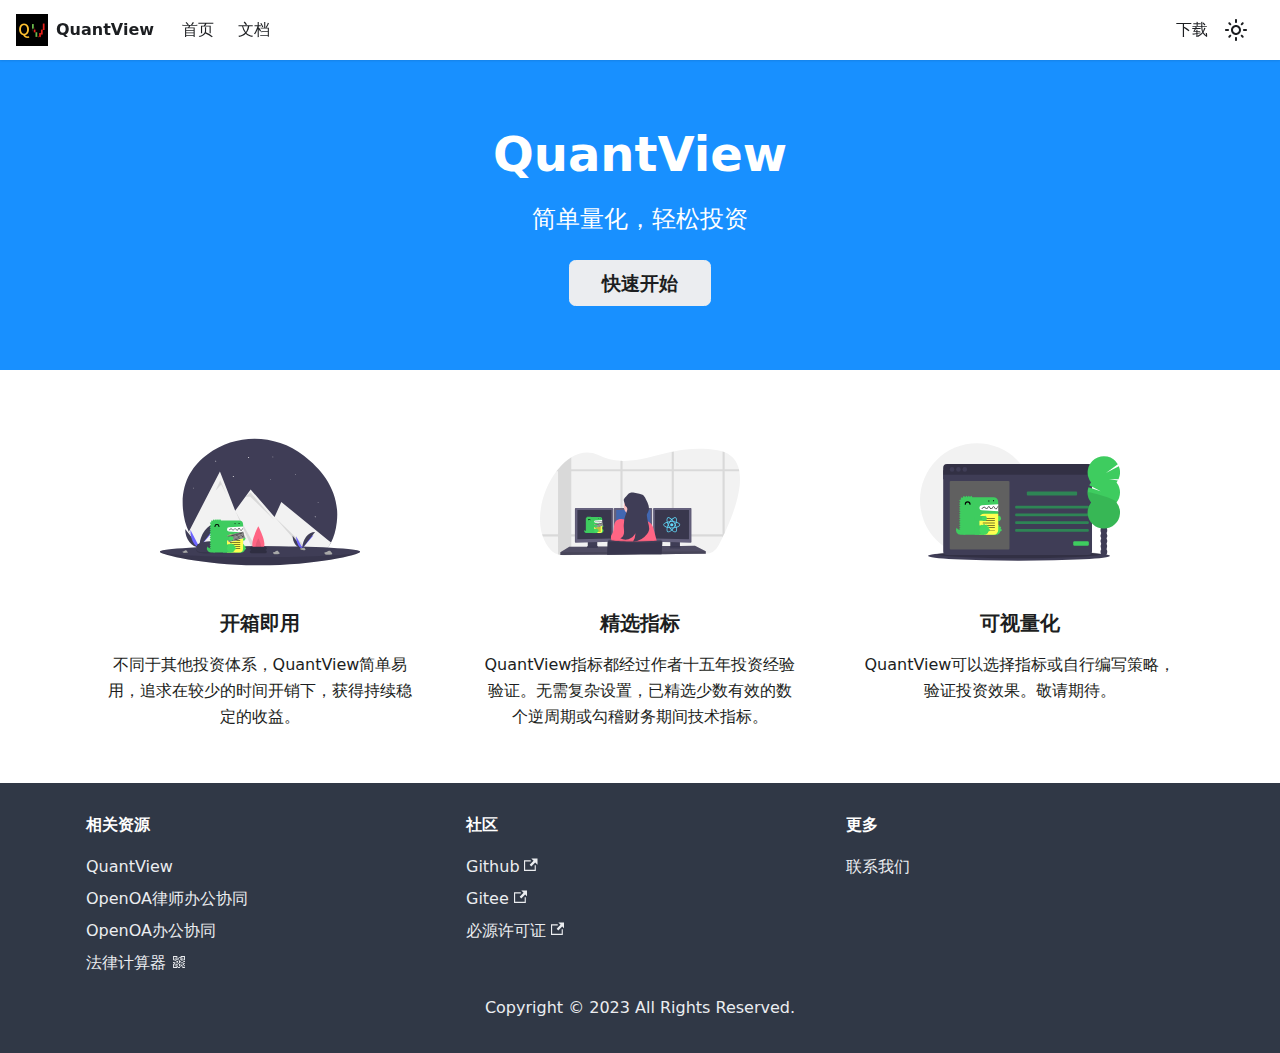
==== commit 02392787: "Deploy website - based on" ====
--- a/index.html
+++ b/index.html
@@ -4,13 +4,13 @@
 <meta charset="UTF-8">
 <meta name="generator" content="Docusaurus v2.2.0">
 <title data-rh="true">QuantView</title><meta data-rh="true" property="og:title" content="QuantView"><meta data-rh="true" name="viewport" content="width=device-width,initial-scale=1"><meta data-rh="true" name="twitter:card" content="summary_large_image"><meta data-rh="true" property="og:url" content="https://quantview.github.io/"><meta data-rh="true" name="docusaurus_locale" content="zh-Hans"><meta data-rh="true" name="docusaurus_tag" content="default"><meta data-rh="true" name="docsearch:language" content="zh-Hans"><meta data-rh="true" name="docsearch:docusaurus_tag" content="default"><meta data-rh="true" name="keywords" content="quant, 量化, 投资, 交易, 分析, 金融"><meta data-rh="true" name="generator" content="wordpress"><meta data-rh="true" name="a" content="b"><link data-rh="true" rel="icon" href="/img/favicon.ico"><link data-rh="true" rel="canonical" href="https://quantview.github.io/"><link data-rh="true" rel="alternate" href="https://quantview.github.io/" hreflang="zh-Hans"><link data-rh="true" rel="alternate" href="https://quantview.github.io/" hreflang="x-default"><script data-rh="true">function maybeInsertBanner(){window.__DOCUSAURUS_INSERT_BASEURL_BANNER&&insertBanner()}function insertBanner(){var n=document.getElementById("docusaurus-base-url-issue-banner-container");if(n){n.innerHTML='\n<div id="docusaurus-base-url-issue-banner" style="border: thick solid red; background-color: rgb(255, 230, 179); margin: 20px; padding: 20px; font-size: 20px;">\n   <p style="font-weight: bold; font-size: 30px;">Your Docusaurus site did not load properly.</p>\n   <p>A very common reason is a wrong site <a href="https://docusaurus.io/docs/docusaurus.config.js/#baseurl" style="font-weight: bold;">baseUrl configuration</a>.</p>\n   <p>Current configured baseUrl = <span style="font-weight: bold; color: red;">/</span>  (default value)</p>\n   <p>We suggest trying baseUrl = <span id="docusaurus-base-url-issue-banner-suggestion-container" style="font-weight: bold; color: green;"></span></p>\n</div>\n';var e=document.getElementById("docusaurus-base-url-issue-banner-suggestion-container"),s=window.location.pathname,r="/"===s.substr(-1)?s:s+"/";e.innerHTML=r}}window.__DOCUSAURUS_INSERT_BASEURL_BANNER=!0,document.addEventListener("DOMContentLoaded",maybeInsertBanner)</script><link rel="stylesheet" href="/assets/css/styles.61cb866c.css">
-<link rel="preload" href="/assets/js/runtime~main.8630c09c.js" as="script">
-<link rel="preload" href="/assets/js/main.b93a9e04.js" as="script">
+<link rel="preload" href="/assets/js/runtime~main.2cc06d9d.js" as="script">
+<link rel="preload" href="/assets/js/main.125663c8.js" as="script">
 </head>
 <body class="navigation-with-keyboard">
 <script>!function(){function t(t){document.documentElement.setAttribute("data-theme",t)}var e=function(){var t=null;try{t=localStorage.getItem("theme")}catch(t){}return t}();t(null!==e?e:"light")}()</script><div id="__docusaurus">
-<div id="docusaurus-base-url-issue-banner-container"></div><div role="region" aria-label="跳到主要内容"><a class="skipToContent_et3F" href="#docusaurus_skipToContent_fallback">跳到主要内容</a></div><nav class="navbar navbar--fixed-top"><div class="navbar__inner"><div class="navbar__items"><button aria-label="Toggle navigation bar" aria-expanded="false" class="navbar__toggle clean-btn" type="button"><svg width="30" height="30" viewBox="0 0 30 30" aria-hidden="true"><path stroke="currentColor" stroke-linecap="round" stroke-miterlimit="10" stroke-width="2" d="M4 7h22M4 15h22M4 23h22"></path></svg></button><a class="navbar__brand" href="/"><div class="navbar__logo"><img src="/img/logo.png" alt="QuantView Logo" class="themedImage_XQ0T themedImage--light_UJds"><img src="/img/logo.png" alt="QuantView Logo" class="themedImage_XQ0T themedImage--dark_oU2r"></div><b class="navbar__title text--truncate">QuantView</b></a><a class="navbar__item navbar__link" href="/">首页</a><a class="navbar__item navbar__link" href="/docs">文档</a></div><div class="navbar__items navbar__items--right"><a class="navbar__item navbar__link" href="/docs">下载</a><div class="toggle_DTou colorModeToggle_OgQS"><button class="clean-btn toggleButton_OWOY toggleButtonDisabled_EYGb" type="button" disabled="" title="切换浅色/暗黑模式（当前为浅色模式）" aria-label="切换浅色/暗黑模式（当前为浅色模式）" aria-live="polite"><svg viewBox="0 0 24 24" width="24" height="24" class="lightToggleIcon_eycE"><path fill="currentColor" d="M12,9c1.65,0,3,1.35,3,3s-1.35,3-3,3s-3-1.35-3-3S10.35,9,12,9 M12,7c-2.76,0-5,2.24-5,5s2.24,5,5,5s5-2.24,5-5 S14.76,7,12,7L12,7z M2,13l2,0c0.55,0,1-0.45,1-1s-0.45-1-1-1l-2,0c-0.55,0-1,0.45-1,1S1.45,13,2,13z M20,13l2,0c0.55,0,1-0.45,1-1 s-0.45-1-1-1l-2,0c-0.55,0-1,0.45-1,1S19.45,13,20,13z M11,2v2c0,0.55,0.45,1,1,1s1-0.45,1-1V2c0-0.55-0.45-1-1-1S11,1.45,11,2z M11,20v2c0,0.55,0.45,1,1,1s1-0.45,1-1v-2c0-0.55-0.45-1-1-1C11.45,19,11,19.45,11,20z M5.99,4.58c-0.39-0.39-1.03-0.39-1.41,0 c-0.39,0.39-0.39,1.03,0,1.41l1.06,1.06c0.39,0.39,1.03,0.39,1.41,0s0.39-1.03,0-1.41L5.99,4.58z M18.36,16.95 c-0.39-0.39-1.03-0.39-1.41,0c-0.39,0.39-0.39,1.03,0,1.41l1.06,1.06c0.39,0.39,1.03,0.39,1.41,0c0.39-0.39,0.39-1.03,0-1.41 L18.36,16.95z M19.42,5.99c0.39-0.39,0.39-1.03,0-1.41c-0.39-0.39-1.03-0.39-1.41,0l-1.06,1.06c-0.39,0.39-0.39,1.03,0,1.41 s1.03,0.39,1.41,0L19.42,5.99z M7.05,18.36c0.39-0.39,0.39-1.03,0-1.41c-0.39-0.39-1.03-0.39-1.41,0l-1.06,1.06 c-0.39,0.39-0.39,1.03,0,1.41s1.03,0.39,1.41,0L7.05,18.36z"></path></svg><svg viewBox="0 0 24 24" width="24" height="24" class="darkToggleIcon_PF6F"><path fill="currentColor" d="M9.37,5.51C9.19,6.15,9.1,6.82,9.1,7.5c0,4.08,3.32,7.4,7.4,7.4c0.68,0,1.35-0.09,1.99-0.27C17.45,17.19,14.93,19,12,19 c-3.86,0-7-3.14-7-7C5,9.07,6.81,6.55,9.37,5.51z M12,3c-4.97,0-9,4.03-9,9s4.03,9,9,9s9-4.03,9-9c0-0.46-0.04-0.92-0.1-1.36 c-0.98,1.37-2.58,2.26-4.4,2.26c-2.98,0-5.4-2.42-5.4-5.4c0-1.81,0.89-3.42,2.26-4.4C12.92,3.04,12.46,3,12,3L12,3z"></path></svg></button></div><div class="searchBox_kSrV"></div></div></div><div role="presentation" class="navbar-sidebar__backdrop"></div></nav><div id="docusaurus_skipToContent_fallback" class="main-wrapper mainWrapper_KVa0"><header class="hero hero--primary heroBanner_qdFl"><div class="container"><h1 class="hero__title">QuantView</h1><p class="hero__subtitle">简单量化，轻松投资</p><div class="buttons_AeoN"><a class="button button--secondary button--lg" href="/docs">快速开始</a></div></div></header><main><section class="features_t9lD"><div class="container"><div class="row"><div class="col col--4"><div class="text--center"><svg xmlns="http://www.w3.org/2000/svg" width="1088" height="687.962" viewBox="0 0 1088 687.962" class="featureSvg_GfXr" role="img"><title>Easy to Use</title><g data-name="Group 12"><g data-name="Group 11"><path data-name="Path 83" d="M961.81 454.442c-5.27 45.15-16.22 81.4-31.25 110.31-20 38.52-54.21 54.04-84.77 70.28a193.275 193.275 0 0 1-27.46 11.94c-55.61 19.3-117.85 14.18-166.74 3.99a657.282 657.282 0 0 0-104.09-13.16q-14.97-.675-29.97-.67c-15.42.02-293.07 5.29-360.67-131.57-16.69-33.76-28.13-75-32.24-125.27-11.63-142.12 52.29-235.46 134.74-296.47 155.97-115.41 369.76-110.57 523.43 7.88 102.36 78.9 198.2 198.31 179.02 362.74Z" fill="#3f3d56"></path><path data-name="Path 84" d="M930.56 564.752c-20 38.52-47.21 64.04-77.77 80.28a193.272 193.272 0 0 1-27.46 11.94c-55.61 19.3-117.85 14.18-166.74 3.99a657.3 657.3 0 0 0-104.09-13.16q-14.97-.675-29.97-.67-23.13.03-46.25 1.72c-100.17 7.36-253.82-6.43-321.42-143.29L326 177.962l62.95 161.619 20.09 51.59 55.37-75.98L493 275.962l130.2 149.27 36.8-81.27 254.78 207.919 14.21 11.59Z" fill="#f2f2f2"></path><path data-name="Path 85" d="m302 282.962 26-57 36 83-31-60Z" opacity="0.1"></path><path data-name="Path 86" d="M554.5 647.802q-14.97-.675-29.97-.67l-115.49-255.96Z" opacity="0.1"></path><path data-name="Path 87" d="M464.411 315.191 493 292.962l130 150-132-128Z" opacity="0.1"></path><path data-name="Path 88" d="M852.79 645.032a193.265 193.265 0 0 1-27.46 11.94L623.2 425.232Z" opacity="0.1"></path><circle data-name="Ellipse 11" cx="3" cy="3" r="3" transform="translate(479 98.962)" fill="#f2f2f2"></circle><circle data-name="Ellipse 12" cx="3" cy="3" r="3" transform="translate(396 201.962)" fill="#f2f2f2"></circle><circle data-name="Ellipse 13" cx="2" cy="2" r="2" transform="translate(600 220.962)" fill="#f2f2f2"></circle><circle data-name="Ellipse 14" cx="2" cy="2" r="2" transform="translate(180 265.962)" fill="#f2f2f2"></circle><circle data-name="Ellipse 15" cx="2" cy="2" r="2" transform="translate(612 96.962)" fill="#f2f2f2"></circle><circle data-name="Ellipse 16" cx="2" cy="2" r="2" transform="translate(736 192.962)" fill="#f2f2f2"></circle><circle data-name="Ellipse 17" cx="2" cy="2" r="2" transform="translate(858 344.962)" fill="#f2f2f2"></circle><path data-name="Path 89" d="M306 121.222h-2.76v-2.76h-1.48v2.76H299v1.478h2.76v2.759h1.48V122.7H306Z" fill="#f2f2f2"></path><path data-name="Path 90" d="M848 424.222h-2.76v-2.76h-1.48v2.76H841v1.478h2.76v2.759h1.48V425.7H848Z" fill="#f2f2f2"></path><path data-name="Path 91" d="M1088 613.962c0 16.569-243.557 74-544 74s-544-57.431-544-74 243.557 14 544 14 544-30.568 544-14Z" fill="#3f3d56"></path><path data-name="Path 92" d="M1088 613.962c0 16.569-243.557 74-544 74s-544-57.431-544-74 243.557 14 544 14 544-30.568 544-14Z" opacity="0.1"></path><ellipse data-name="Ellipse 18" cx="544" cy="30" rx="544" ry="30" transform="translate(0 583.962)" fill="#3f3d56"></ellipse><path data-name="Path 93" d="M568 571.962c0 33.137-14.775 24-33 24s-33 9.137-33-24 33-96 33-96 33 62.863 33 96Z" fill="#ff6584"></path><path data-name="Path 94" d="M550 584.641c0 15.062-6.716 10.909-15 10.909s-15 4.153-15-10.909 15-43.636 15-43.636 15 28.576 15 43.636Z" opacity="0.1"></path><rect data-name="Rectangle 97" width="92" height="18" rx="9" transform="translate(489 604.962)" fill="#2f2e41"></rect><rect data-name="Rectangle 98" width="92" height="18" rx="9" transform="translate(489 586.962)" fill="#2f2e41"></rect><path data-name="Path 95" d="M137 490.528c0 55.343 34.719 100.126 77.626 100.126" fill="#3f3d56"></path><path data-name="Path 96" d="M214.626 590.654c0-55.965 38.745-101.251 86.626-101.251" fill="#6c63ff"></path><path data-name="Path 97" d="M165.125 495.545c0 52.57 22.14 95.109 49.5 95.109" fill="#6c63ff"></path><path data-name="Path 98" d="M214.626 590.654c0-71.511 44.783-129.377 100.126-129.377" fill="#3f3d56"></path><path data-name="Path 99" d="M198.3 591.36s11.009-.339 14.326-2.7 16.934-5.183 17.757-1.395 16.544 18.844 4.115 18.945-28.879-1.936-32.19-3.953-4.008-10.897-4.008-10.897Z" fill="#a8a8a8"></path><path data-name="Path 100" d="M234.716 604.89c-12.429.1-28.879-1.936-32.19-3.953-2.522-1.536-3.527-7.048-3.863-9.591l-.368.014s.7 8.879 4.009 10.9 19.761 4.053 32.19 3.953c3.588-.029 4.827-1.305 4.759-3.2-.498 1.142-1.867 1.855-4.537 1.877Z" opacity="0.2"></path><path data-name="Path 101" d="M721.429 527.062c0 38.029 23.857 68.8 53.341 68.8" fill="#3f3d56"></path><path data-name="Path 102" d="M774.769 595.863c0-38.456 26.623-69.575 59.525-69.575" fill="#6c63ff"></path><path data-name="Path 103" d="M740.755 530.509c0 36.124 15.213 65.354 34.014 65.354" fill="#6c63ff"></path><path data-name="Path 104" d="M774.769 595.863c0-49.139 30.773-88.9 68.8-88.9" fill="#3f3d56"></path><path data-name="Path 105" d="M763.548 596.348s7.565-.233 9.844-1.856 11.636-3.562 12.2-.958 11.368 12.949 2.828 13.018-19.844-1.33-22.119-2.716-2.753-7.488-2.753-7.488Z" fill="#a8a8a8"></path><path data-name="Path 106" d="M788.574 605.645c-8.54.069-19.844-1.33-22.119-2.716-1.733-1.056-2.423-4.843-2.654-6.59l-.253.01s.479 6.1 2.755 7.487 13.579 2.785 22.119 2.716c2.465-.02 3.317-.9 3.27-2.2-.343.788-1.283 1.278-3.118 1.293Z" opacity="0.2"></path><path data-name="Path 107" d="M893.813 618.699s11.36-1.729 14.5-4.591 16.89-7.488 18.217-3.667 19.494 17.447 6.633 19.107-30.153 1.609-33.835-.065-5.515-10.784-5.515-10.784Z" fill="#a8a8a8"></path><path data-name="Path 108" d="M933.228 628.154c-12.86 1.659-30.153 1.609-33.835-.065-2.8-1.275-4.535-6.858-5.2-9.45l-.379.061s1.833 9.109 5.516 10.783 20.975 1.725 33.835.065c3.712-.479 4.836-1.956 4.529-3.906-.375 1.246-1.703 2.156-4.466 2.512Z" opacity="0.2"></path><path data-name="Path 109" d="M614.26 617.881s9.587-1.459 12.237-3.875 14.255-6.32 15.374-3.095 16.452 14.725 5.6 16.125-25.448 1.358-28.555-.055-4.656-9.1-4.656-9.1Z" fill="#a8a8a8"></path><path data-name="Path 110" d="M647.524 625.856c-10.853 1.4-25.448 1.358-28.555-.055-2.367-1.076-3.827-5.788-4.39-7.976l-.32.051s1.547 7.687 4.655 9.1 17.7 1.456 28.555.055c3.133-.4 4.081-1.651 3.822-3.3-.314 1.057-1.435 1.825-3.767 2.125Z" opacity="0.2"></path><path data-name="Path 111" d="M122.389 613.09s7.463-1.136 9.527-3.016 11.1-4.92 11.969-2.409 12.808 11.463 4.358 12.553-19.811 1.057-22.23-.043-3.624-7.085-3.624-7.085Z" fill="#a8a8a8"></path><path data-name="Path 112" d="M148.285 619.302c-8.449 1.09-19.811 1.057-22.23-.043-1.842-.838-2.979-4.506-3.417-6.209l-.249.04s1.2 5.984 3.624 7.085 13.781 1.133 22.23.043c2.439-.315 3.177-1.285 2.976-2.566-.246.818-1.119 1.416-2.934 1.65Z" opacity="0.2"></path><path data-name="Path 113" d="M383.7 601.318c0 30.22-42.124 20.873-93.7 20.873s-93.074 9.347-93.074-20.873 42.118-36.793 93.694-36.793 93.08 6.573 93.08 36.793Z" opacity="0.1"></path><path data-name="Path 114" d="M383.7 593.881c0 30.22-42.124 20.873-93.7 20.873s-93.074 9.347-93.074-20.873 42.114-36.8 93.69-36.8 93.084 6.576 93.084 36.8Z" fill="#3f3d56"></path></g><path data-name="Path 40" d="M360.175 475.732h91.791v37.153h-91.791Z" fill="#fff" fill-rule="evenodd"></path><path data-name="Path 41" d="M277.126 597.026a21.828 21.828 0 0 1-18.908-10.927 21.829 21.829 0 0 0 18.908 32.782h21.855v-21.855Z" fill="#3ecc5f" fill-rule="evenodd"></path><path data-name="Path 42" d="m375.451 481.607 76.514-4.782v-10.928a21.854 21.854 0 0 0-21.855-21.855h-98.347l-2.732-4.735a3.154 3.154 0 0 0-5.464 0l-2.732 4.732-2.732-4.732a3.154 3.154 0 0 0-5.464 0l-2.732 4.732-2.731-4.732a3.154 3.154 0 0 0-5.464 0l-2.732 4.735h-.071l-4.526-4.525a3.153 3.153 0 0 0-5.276 1.414l-1.5 5.577-5.674-1.521a3.154 3.154 0 0 0-3.863 3.864l1.52 5.679-5.575 1.494a3.155 3.155 0 0 0-1.416 5.278l4.526 4.526v.07l-4.735 2.731a3.154 3.154 0 0 0 0 5.464l4.732 2.732-4.732 2.732a3.154 3.154 0 0 0 0 5.464l4.732 2.732-4.732 2.731a3.154 3.154 0 0 0 0 5.464l4.732 2.732-4.732 2.727a3.154 3.154 0 0 0 0 5.464l4.735 2.736-4.735 2.732a3.154 3.154 0 0 0 0 5.464l4.732 2.732-4.732 2.732a3.154 3.154 0 0 0 0 5.464l4.732 2.732-4.732 2.731a3.154 3.154 0 0 0 0 5.464l4.732 2.732-4.732 2.732a3.154 3.154 0 0 0 0 5.464l4.732 2.732-4.732 2.731a3.154 3.154 0 0 0 0 5.464l4.732 2.732-4.732 2.731a3.154 3.154 0 0 0 0 5.464l4.732 2.732-4.732 2.735a3.154 3.154 0 0 0 0 5.464l4.732 2.732-4.732 2.728a3.154 3.154 0 0 0 0 5.464l4.732 2.732a21.854 21.854 0 0 0 21.858 21.855h131.13a21.854 21.854 0 0 0 21.855-21.855v-87.42l-76.514-4.782a11.632 11.632 0 0 1 0-23.219" fill="#3ecc5f" fill-rule="evenodd"></path><path data-name="Path 43" d="M408.255 618.882h32.782v-43.71h-32.782Z" fill="#3ecc5f" fill-rule="evenodd"></path><path data-name="Path 44" d="M462.893 591.563a5.438 5.438 0 0 0-.7.07c-.042-.164-.081-.329-.127-.493a5.457 5.457 0 1 0-5.4-9.372q-.181-.185-.366-.367a5.454 5.454 0 1 0-9.384-5.4c-.162-.046-.325-.084-.486-.126a5.467 5.467 0 1 0-10.788 0c-.162.042-.325.08-.486.126a5.457 5.457 0 1 0-9.384 5.4 21.843 21.843 0 1 0 36.421 21.02 5.452 5.452 0 1 0 .7-10.858" fill="#44d860" fill-rule="evenodd"></path><path data-name="Path 45" d="M419.183 553.317h32.782v-21.855h-32.782Z" fill="#3ecc5f" fill-rule="evenodd"></path><path data-name="Path 46" d="M462.893 545.121a2.732 2.732 0 1 0 0-5.464 2.811 2.811 0 0 0-.349.035c-.022-.082-.04-.164-.063-.246a2.733 2.733 0 0 0-1.052-5.253 2.7 2.7 0 0 0-1.648.566q-.09-.093-.184-.184a2.7 2.7 0 0 0 .553-1.633 2.732 2.732 0 0 0-5.245-1.07 10.928 10.928 0 1 0 0 21.031 2.732 2.732 0 0 0 5.245-1.07 2.7 2.7 0 0 0-.553-1.633q.093-.09.184-.184a2.7 2.7 0 0 0 1.648.566 2.732 2.732 0 0 0 1.052-5.253c.023-.081.042-.164.063-.246a2.814 2.814 0 0 0 .349.035" fill="#44d860" fill-rule="evenodd"></path><path data-name="Path 47" d="M320.836 479.556a2.732 2.732 0 0 1-2.732-2.732 8.2 8.2 0 0 0-16.391 0 2.732 2.732 0 0 1-5.464 0 13.66 13.66 0 0 1 27.319 0 2.732 2.732 0 0 1-2.732 2.732" fill-rule="evenodd"></path><path data-name="Path 48" d="M364.546 618.881h65.565a21.854 21.854 0 0 0 21.855-21.855v-76.492h-65.565a21.854 21.854 0 0 0-21.855 21.855Z" fill="#ffff50" fill-rule="evenodd"></path><path data-name="Path 49" d="M435.596 554.41h-54.681a1.093 1.093 0 1 1 0-2.185h54.681a1.093 1.093 0 0 1 0 2.185m0 21.855h-54.681a1.093 1.093 0 1 1 0-2.186h54.681a1.093 1.093 0 0 1 0 2.186m0 21.855h-54.681a1.093 1.093 0 1 1 0-2.185h54.681a1.093 1.093 0 0 1 0 2.185m0-54.434h-54.681a1.093 1.093 0 1 1 0-2.185h54.681a1.093 1.093 0 0 1 0 2.185m0 21.652h-54.681a1.093 1.093 0 1 1 0-2.186h54.681a1.093 1.093 0 0 1 0 2.186m0 21.855h-54.681a1.093 1.093 0 1 1 0-2.186h54.681a1.093 1.093 0 0 1 0 2.186m16.369-100.959c-.013 0-.024-.007-.037-.005-3.377.115-4.974 3.492-6.384 6.472-1.471 3.114-2.608 5.139-4.473 5.078-2.064-.074-3.244-2.406-4.494-4.874-1.436-2.835-3.075-6.049-6.516-5.929-3.329.114-4.932 3.053-6.346 5.646-1.5 2.762-2.529 4.442-4.5 4.364-2.106-.076-3.225-1.972-4.52-4.167-1.444-2.443-3.112-5.191-6.487-5.1-3.272.113-4.879 2.606-6.3 4.808-1.5 2.328-2.552 3.746-4.551 3.662-2.156-.076-3.27-1.65-4.558-3.472-1.447-2.047-3.077-4.363-6.442-4.251-3.2.109-4.807 2.153-6.224 3.954-1.346 1.709-2.4 3.062-4.621 2.977a1.094 1.094 0 0 0-.079 2.186c3.3.11 4.967-1.967 6.417-3.81 1.286-1.635 2.4-3.045 4.582-3.12 2.1-.09 3.091 1.218 4.584 3.327 1.417 2 3.026 4.277 6.263 4.394 3.391.114 5.022-2.42 6.467-4.663 1.292-2 2.406-3.734 4.535-3.807 1.959-.073 3.026 1.475 4.529 4.022 1.417 2.4 3.023 5.121 6.324 5.241 3.415.118 5.064-2.863 6.5-5.5 1.245-2.282 2.419-4.437 4.5-4.509 1.959-.046 2.981 1.743 4.492 4.732 1.412 2.79 3.013 5.95 6.365 6.071h.185c3.348 0 4.937-3.36 6.343-6.331 1.245-2.634 2.423-5.114 4.444-5.216Z" fill-rule="evenodd"></path><path data-name="Path 50" d="M342.691 618.882h43.71v-43.71h-43.71Z" fill="#3ecc5f" fill-rule="evenodd"></path><g data-name="Group 8" transform="rotate(-14.98 2188.845 -1120.376)"><rect data-name="Rectangle 3" width="92.361" height="36.462" rx="2" fill="#d8d8d8"></rect><g data-name="Group 2" transform="translate(1.531 23.03)" fill="#4a4a4a"><rect data-name="Rectangle 4" width="5.336" height="5.336" rx="1" transform="translate(16.797)"></rect><rect data-name="Rectangle 5" width="5.336" height="5.336" rx="1" transform="translate(23.12)"></rect><rect data-name="Rectangle 6" width="5.336" height="5.336" rx="1" transform="translate(29.444)"></rect><rect data-name="Rectangle 7" width="5.336" height="5.336" rx="1" transform="translate(35.768)"></rect><rect data-name="Rectangle 8" width="5.336" height="5.336" rx="1" transform="translate(42.091)"></rect><rect data-name="Rectangle 9" width="5.336" height="5.336" rx="1" transform="translate(48.415)"></rect><rect data-name="Rectangle 10" width="5.336" height="5.336" rx="1" transform="translate(54.739)"></rect><rect data-name="Rectangle 11" width="5.336" height="5.336" rx="1" transform="translate(61.063)"></rect><rect data-name="Rectangle 12" width="5.336" height="5.336" rx="1" transform="translate(67.386)"></rect><path data-name="Path 51" d="M1.093 0h13.425a1.093 1.093 0 0 1 1.093 1.093v3.15a1.093 1.093 0 0 1-1.093 1.093H1.093A1.093 1.093 0 0 1 0 4.243v-3.15A1.093 1.093 0 0 1 1.093 0ZM75 0h13.426a1.093 1.093 0 0 1 1.093 1.093v3.15a1.093 1.093 0 0 1-1.093 1.093H75a1.093 1.093 0 0 1-1.093-1.093v-3.15A1.093 1.093 0 0 1 75 0Z" fill-rule="evenodd"></path></g><g data-name="Group 3" transform="translate(1.531 10.261)" fill="#4a4a4a"><path data-name="Path 52" d="M1.093 0h5.125A1.093 1.093 0 0 1 7.31 1.093v3.149a1.093 1.093 0 0 1-1.092 1.093H1.093A1.093 1.093 0 0 1 0 4.242V1.093A1.093 1.093 0 0 1 1.093 0Z" fill-rule="evenodd"></path><rect data-name="Rectangle 13" width="5.336" height="5.336" rx="1" transform="translate(8.299)"></rect><rect data-name="Rectangle 14" width="5.336" height="5.336" rx="1" transform="translate(14.623)"></rect><rect data-name="Rectangle 15" width="5.336" height="5.336" rx="1" transform="translate(20.947)"></rect><rect data-name="Rectangle 16" width="5.336" height="5.336" rx="1" transform="translate(27.271)"></rect><rect data-name="Rectangle 17" width="5.336" height="5.336" rx="1" transform="translate(33.594)"></rect><rect data-name="Rectangle 18" width="5.336" height="5.336" rx="1" transform="translate(39.918)"></rect><rect data-name="Rectangle 19" width="5.336" height="5.336" rx="1" transform="translate(46.242)"></rect><rect data-name="Rectangle 20" width="5.336" height="5.336" rx="1" transform="translate(52.565)"></rect><rect data-name="Rectangle 21" width="5.336" height="5.336" rx="1" transform="translate(58.888)"></rect><rect data-name="Rectangle 22" width="5.336" height="5.336" rx="1" transform="translate(65.212)"></rect><rect data-name="Rectangle 23" width="5.336" height="5.336" rx="1" transform="translate(71.536)"></rect><rect data-name="Rectangle 24" width="5.336" height="5.336" rx="1" transform="translate(77.859)"></rect><rect data-name="Rectangle 25" width="5.336" height="5.336" rx="1" transform="translate(84.183)"></rect></g><g data-name="Group 4" transform="rotate(180 45.525 4.773)" fill="#4a4a4a"><path data-name="Path 53" d="M1.093 0h5.126a1.093 1.093 0 0 1 1.093 1.093v3.15a1.093 1.093 0 0 1-1.093 1.093H1.093A1.093 1.093 0 0 1 0 4.243v-3.15A1.093 1.093 0 0 1 1.093 0Z" fill-rule="evenodd"></path><rect data-name="Rectangle 26" width="5.336" height="5.336" rx="1" transform="translate(8.299)"></rect><rect data-name="Rectangle 27" width="5.336" height="5.336" rx="1" transform="translate(14.623)"></rect><rect data-name="Rectangle 28" width="5.336" height="5.336" rx="1" transform="translate(20.947)"></rect><rect data-name="Rectangle 29" width="5.336" height="5.336" rx="1" transform="translate(27.271)"></rect><rect data-name="Rectangle 30" width="5.336" height="5.336" rx="1" transform="translate(33.594)"></rect><rect data-name="Rectangle 31" width="5.336" height="5.336" rx="1" transform="translate(39.918)"></rect><rect data-name="Rectangle 32" width="5.336" height="5.336" rx="1" transform="translate(46.242)"></rect><rect data-name="Rectangle 33" width="5.336" height="5.336" rx="1" transform="translate(52.565)"></rect><rect data-name="Rectangle 34" width="5.336" height="5.336" rx="1" transform="translate(58.889)"></rect><rect data-name="Rectangle 35" width="5.336" height="5.336" rx="1" transform="translate(65.213)"></rect><rect data-name="Rectangle 36" width="5.336" height="5.336" rx="1" transform="translate(71.537)"></rect><rect data-name="Rectangle 37" width="5.336" height="5.336" rx="1" transform="translate(77.86)"></rect><rect data-name="Rectangle 38" width="5.336" height="5.336" rx="1" transform="translate(84.183)"></rect><rect data-name="Rectangle 39" width="5.336" height="5.336" rx="1" transform="translate(8.299)"></rect><rect data-name="Rectangle 40" width="5.336" height="5.336" rx="1" transform="translate(14.623)"></rect><rect data-name="Rectangle 41" width="5.336" height="5.336" rx="1" transform="translate(20.947)"></rect><rect data-name="Rectangle 42" width="5.336" height="5.336" rx="1" transform="translate(27.271)"></rect><rect data-name="Rectangle 43" width="5.336" height="5.336" rx="1" transform="translate(33.594)"></rect><rect data-name="Rectangle 44" width="5.336" height="5.336" rx="1" transform="translate(39.918)"></rect><rect data-name="Rectangle 45" width="5.336" height="5.336" rx="1" transform="translate(46.242)"></rect><rect data-name="Rectangle 46" width="5.336" height="5.336" rx="1" transform="translate(52.565)"></rect><rect data-name="Rectangle 47" width="5.336" height="5.336" rx="1" transform="translate(58.889)"></rect><rect data-name="Rectangle 48" width="5.336" height="5.336" rx="1" transform="translate(65.213)"></rect><rect data-name="Rectangle 49" width="5.336" height="5.336" rx="1" transform="translate(71.537)"></rect><rect data-name="Rectangle 50" width="5.336" height="5.336" rx="1" transform="translate(77.86)"></rect><rect data-name="Rectangle 51" width="5.336" height="5.336" rx="1" transform="translate(84.183)"></rect></g><g data-name="Group 6" fill="#4a4a4a"><path data-name="Path 54" d="M2.624 16.584h7.3a1.093 1.093 0 0 1 1.092 1.093v3.15a1.093 1.093 0 0 1-1.093 1.093h-7.3a1.093 1.093 0 0 1-1.092-1.093v-3.149a1.093 1.093 0 0 1 1.093-1.094Z" fill-rule="evenodd"></path><g data-name="Group 5" transform="translate(12.202 16.584)"><rect data-name="Rectangle 52" width="5.336" height="5.336" rx="1"></rect><rect data-name="Rectangle 53" width="5.336" height="5.336" rx="1" transform="translate(6.324)"></rect><rect data-name="Rectangle 54" width="5.336" height="5.336" rx="1" transform="translate(12.647)"></rect><rect data-name="Rectangle 55" width="5.336" height="5.336" rx="1" transform="translate(18.971)"></rect><rect data-name="Rectangle 56" width="5.336" height="5.336" rx="1" transform="translate(25.295)"></rect><rect data-name="Rectangle 57" width="5.336" height="5.336" rx="1" transform="translate(31.619)"></rect><rect data-name="Rectangle 58" width="5.336" height="5.336" rx="1" transform="translate(37.942)"></rect><rect data-name="Rectangle 59" width="5.336" height="5.336" rx="1" transform="translate(44.265)"></rect><rect data-name="Rectangle 60" width="5.336" height="5.336" rx="1" transform="translate(50.589)"></rect><rect data-name="Rectangle 61" width="5.336" height="5.336" rx="1" transform="translate(56.912)"></rect><rect data-name="Rectangle 62" width="5.336" height="5.336" rx="1" transform="translate(63.236)"></rect></g><path data-name="Path 55" d="M83.053 16.584h6.906a1.093 1.093 0 0 1 1.091 1.093v3.15a1.093 1.093 0 0 1-1.091 1.093h-6.907a1.093 1.093 0 0 1-1.093-1.093v-3.149a1.093 1.093 0 0 1 1.093-1.094Z" fill-rule="evenodd"></path></g><g data-name="Group 7" transform="translate(1.531 29.627)" fill="#4a4a4a"><rect data-name="Rectangle 63" width="5.336" height="5.336" rx="1"></rect><rect data-name="Rectangle 64" width="5.336" height="5.336" rx="1" transform="translate(6.324)"></rect><rect data-name="Rectangle 65" width="5.336" height="5.336" rx="1" transform="translate(12.647)"></rect><rect data-name="Rectangle 66" width="5.336" height="5.336" rx="1" transform="translate(18.971)"></rect><path data-name="Path 56" d="M26.387 0h30.422a1.093 1.093 0 0 1 1.093 1.093v3.151a1.093 1.093 0 0 1-1.093 1.093H26.387a1.093 1.093 0 0 1-1.093-1.093V1.093A1.093 1.093 0 0 1 26.387 0Zm33.594 0h3.942a1.093 1.093 0 0 1 1.093 1.093v3.151a1.093 1.093 0 0 1-1.093 1.093h-3.942a1.093 1.093 0 0 1-1.093-1.093V1.093A1.093 1.093 0 0 1 59.981 0Z" fill-rule="evenodd"></path><rect data-name="Rectangle 67" width="5.336" height="5.336" rx="1" transform="translate(66.003)"></rect><rect data-name="Rectangle 68" width="5.336" height="5.336" rx="1" transform="translate(72.327)"></rect><rect data-name="Rectangle 69" width="5.336" height="5.336" rx="1" transform="translate(84.183)"></rect><path data-name="Path 57" d="M78.254 2.273v-1.18A1.093 1.093 0 0 1 79.347 0h3.15a1.093 1.093 0 0 1 1.093 1.093v1.18Z"></path><path data-name="Path 58" d="M83.591 3.063v1.18a1.093 1.093 0 0 1-1.093 1.093h-3.15a1.093 1.093 0 0 1-1.093-1.093v-1.18Z"></path></g><rect data-name="Rectangle 70" width="88.927" height="2.371" rx="1.085" transform="translate(1.925 1.17)" fill="#4a4a4a"></rect><rect data-name="Rectangle 71" width="4.986" height="1.581" rx="0.723" transform="translate(4.1 1.566)" fill="#d8d8d8" opacity="0.136"></rect><rect data-name="Rectangle 72" width="4.986" height="1.581" rx="0.723" transform="translate(10.923 1.566)" fill="#d8d8d8" opacity="0.136"></rect><rect data-name="Rectangle 73" width="4.986" height="1.581" rx="0.723" transform="translate(16.173 1.566)" fill="#d8d8d8" opacity="0.136"></rect><rect data-name="Rectangle 74" width="4.986" height="1.581" rx="0.723" transform="translate(21.421 1.566)" fill="#d8d8d8" opacity="0.136"></rect><rect data-name="Rectangle 75" width="4.986" height="1.581" rx="0.723" transform="translate(26.671 1.566)" fill="#d8d8d8" opacity="0.136"></rect><rect data-name="Rectangle 76" width="4.986" height="1.581" rx="0.723" transform="translate(33.232 1.566)" fill="#d8d8d8" opacity="0.136"></rect><rect data-name="Rectangle 77" width="4.986" height="1.581" rx="0.723" transform="translate(38.48 1.566)" fill="#d8d8d8" opacity="0.136"></rect><rect data-name="Rectangle 78" width="4.986" height="1.581" rx="0.723" transform="translate(43.73 1.566)" fill="#d8d8d8" opacity="0.136"></rect><rect data-name="Rectangle 79" width="4.986" height="1.581" rx="0.723" transform="translate(48.978 1.566)" fill="#d8d8d8" opacity="0.136"></rect><rect data-name="Rectangle 80" width="4.986" height="1.581" rx="0.723" transform="translate(55.54 1.566)" fill="#d8d8d8" opacity="0.136"></rect><rect data-name="Rectangle 81" width="4.986" height="1.581" rx="0.723" transform="translate(60.788 1.566)" fill="#d8d8d8" opacity="0.136"></rect><rect data-name="Rectangle 82" width="4.986" height="1.581" rx="0.723" transform="translate(66.038 1.566)" fill="#d8d8d8" opacity="0.136"></rect><rect data-name="Rectangle 83" width="4.986" height="1.581" rx="0.723" transform="translate(72.599 1.566)" fill="#d8d8d8" opacity="0.136"></rect><rect data-name="Rectangle 84" width="4.986" height="1.581" rx="0.723" transform="translate(77.847 1.566)" fill="#d8d8d8" opacity="0.136"></rect><rect data-name="Rectangle 85" width="4.986" height="1.581" rx="0.723" transform="translate(83.097 1.566)" fill="#d8d8d8" opacity="0.136"></rect></g><path data-name="Path 59" d="M408.256 591.563a5.439 5.439 0 0 0-.7.07c-.042-.164-.081-.329-.127-.493a5.457 5.457 0 1 0-5.4-9.372q-.181-.185-.366-.367a5.454 5.454 0 1 0-9.384-5.4c-.162-.046-.325-.084-.486-.126a5.467 5.467 0 1 0-10.788 0c-.162.042-.325.08-.486.126a5.457 5.457 0 1 0-9.384 5.4 21.843 21.843 0 1 0 36.421 21.02 5.452 5.452 0 1 0 .7-10.858" fill="#44d860" fill-rule="evenodd"></path><path data-name="Path 60" d="M342.691 553.317h43.71v-21.855h-43.71Z" fill="#3ecc5f" fill-rule="evenodd"></path><path data-name="Path 61" d="M397.328 545.121a2.732 2.732 0 1 0 0-5.464 2.811 2.811 0 0 0-.349.035c-.022-.082-.04-.164-.063-.246a2.733 2.733 0 0 0-1.052-5.253 2.7 2.7 0 0 0-1.648.566q-.09-.093-.184-.184a2.7 2.7 0 0 0 .553-1.633 2.732 2.732 0 0 0-5.245-1.07 10.928 10.928 0 1 0 0 21.031 2.732 2.732 0 0 0 5.245-1.07 2.7 2.7 0 0 0-.553-1.633q.093-.09.184-.184a2.7 2.7 0 0 0 1.648.566 2.732 2.732 0 0 0 1.052-5.253c.023-.081.042-.164.063-.246a2.811 2.811 0 0 0 .349.035" fill="#44d860" fill-rule="evenodd"></path><path data-name="Path 62" d="M408.256 464.531a2.967 2.967 0 0 1-.535-.055 2.754 2.754 0 0 1-.514-.153 2.838 2.838 0 0 1-.471-.251 4.139 4.139 0 0 1-.415-.339 3.2 3.2 0 0 1-.338-.415 2.7 2.7 0 0 1-.459-1.517 2.968 2.968 0 0 1 .055-.535 3.152 3.152 0 0 1 .152-.514 2.874 2.874 0 0 1 .252-.47 2.633 2.633 0 0 1 .753-.754 2.837 2.837 0 0 1 .471-.251 2.753 2.753 0 0 1 .514-.153 2.527 2.527 0 0 1 1.071 0 2.654 2.654 0 0 1 .983.4 4.139 4.139 0 0 1 .415.339 4.019 4.019 0 0 1 .339.415 2.786 2.786 0 0 1 .251.47 2.864 2.864 0 0 1 .208 1.049 2.77 2.77 0 0 1-.8 1.934 4.139 4.139 0 0 1-.415.339 2.722 2.722 0 0 1-1.519.459m21.855-1.366a2.789 2.789 0 0 1-1.935-.8 4.162 4.162 0 0 1-.338-.415 2.7 2.7 0 0 1-.459-1.519 2.789 2.789 0 0 1 .8-1.934 4.139 4.139 0 0 1 .415-.339 2.838 2.838 0 0 1 .471-.251 2.752 2.752 0 0 1 .514-.153 2.527 2.527 0 0 1 1.071 0 2.654 2.654 0 0 1 .983.4 4.139 4.139 0 0 1 .415.339 2.79 2.79 0 0 1 .8 1.934 3.069 3.069 0 0 1-.055.535 2.779 2.779 0 0 1-.153.514 3.885 3.885 0 0 1-.251.47 4.02 4.02 0 0 1-.339.415 4.138 4.138 0 0 1-.415.339 2.722 2.722 0 0 1-1.519.459" fill-rule="evenodd"></path></g></svg></div><div class="text--center padding-horiz--md"><h3>开箱即用</h3><p>不同于其他投资体系，QuantView简单易用，追求在较少的时间开销下，获得持续稳定的收益。</p></div></div><div class="col col--4"><div class="text--center"><svg xmlns="http://www.w3.org/2000/svg" width="1041.277" height="554.141" viewBox="0 0 1041.277 554.141" class="featureSvg_GfXr" role="img"><title>Powered by React</title><g data-name="Group 24"><g data-name="Group 23" transform="translate(-.011 -.035)"><path data-name="Path 299" d="M961.48 438.21q-1.74 3.75-3.47 7.4-2.7 5.67-5.33 11.12c-.78 1.61-1.56 3.19-2.32 4.77-8.6 17.57-16.63 33.11-23.45 45.89a73.21 73.21 0 0 1-63.81 38.7l-151.65 1.65h-1.6l-13 .14-11.12.12-34.1.37h-1.38l-17.36.19h-.53l-107 1.16-95.51 1-11.11.12-69 .75h-.08l-44.75.48h-.48l-141.5 1.53-42.33.46a87.991 87.991 0 0 1-10.79-.54c-1.22-.14-2.44-.3-3.65-.49a87.38 87.38 0 0 1-51.29-27.54c-18.21-20.03-31.46-43.4-40.36-68.76q-1.93-5.49-3.6-11.12c-30.81-104.15 6.75-238.52 74.35-328.44q4.25-5.64 8.64-11l.07-.08c20.79-25.52 44.1-46.84 68.93-62 44-26.91 92.75-34.49 140.7-11.9 40.57 19.12 78.45 28.11 115.17 30.55 3.71.24 7.42.42 11.11.53 84.23 2.65 163.17-27.7 255.87-47.29 3.69-.78 7.39-1.55 11.12-2.28C763 .54 836.36-6.4 923.6 8.19a189.089 189.089 0 0 1 26.76 6.4q5.77 1.86 11.12 4c41.64 16.94 64.35 48.24 74 87.46q1.37 5.46 2.37 11.11c17.11 94.34-33 228.16-76.37 321.05Z" fill="#f2f2f2"></path><path data-name="Path 300" d="M497.02 445.61a95.21 95.21 0 0 1-1.87 11.12h93.7v-11.12Zm-78.25 62.81 11.11-.09v-27.47c-3.81-.17-7.52-.34-11.11-.52Zm-232.92-62.81v11.12h198.5v-11.12Zm849.68-339.52h-74V18.6q-5.35-2.17-11.12-4v91.49H696.87V13.67c-3.73.73-7.43 1.5-11.12 2.28v90.14H429.88V63.24c-3.69-.11-7.4-.29-11.11-.53v43.38H162.9v-62c-24.83 15.16-48.14 36.48-68.93 62h-.07v.08q-4.4 5.4-8.64 11h8.64v328.44h-83q1.66 5.63 3.6 11.12h79.39v93.62a87 87 0 0 0 12.2 2.79c1.21.19 2.43.35 3.65.49a87.991 87.991 0 0 0 10.79.54l42.33-.46v-97h255.91v94.21l11.11-.12v-94.07h255.87v91.36l11.12-.12v-91.24h253.49v4.77c.76-1.58 1.54-3.16 2.32-4.77q2.63-5.45 5.33-11.12 1.73-3.64 3.47-7.4v-321h76.42q-1.01-5.69-2.37-11.12ZM162.9 445.61V117.17h255.87v328.44Zm267 0V117.17h255.85v328.44Zm520.48 0H696.87V117.17h253.49Z" opacity="0.1"></path><path data-name="Path 301" d="M863.09 533.65v13l-151.92 1.4-1.62.03-57.74.53-1.38.02-17.55.15h-.52l-106.98.99-175.61 1.63h-.15l-44.65.42-.48.01-198.4 1.82v-15l46.65-28 93.6-.78 2-.01.66-.01 2-.03 44.94-.37 2.01-.01.64-.01 2-.01 14.41-.12.38-.01 35.55-.3h.29l277.4-2.34 6.79-.05h.68l5.18-.05 37.65-.31 2-.03 1.85-.02h.96l11.71-.09 2.32-.03 3.11-.02 9.75-.09 15.47-.13 2-.02 3.48-.02h.65l74.71-.64Z" fill="#65617d"></path><path data-name="Path 302" d="M863.09 533.65v13l-151.92 1.4-1.62.03-57.74.53-1.38.02-17.55.15h-.52l-106.98.99-175.61 1.63h-.15l-44.65.42-.48.01-198.4 1.82v-15l46.65-28 93.6-.78 2-.01.66-.01 2-.03 44.94-.37 2.01-.01.64-.01 2-.01 14.41-.12.38-.01 35.55-.3h.29l277.4-2.34 6.79-.05h.68l5.18-.05 37.65-.31 2-.03 1.85-.02h.96l11.71-.09 2.32-.03 3.11-.02 9.75-.09 15.47-.13 2-.02 3.48-.02h.65l74.71-.64Z" opacity="0.2"></path><path data-name="Path 303" d="M296.1 483.66v24.49a6.13 6.13 0 0 1-3.5 5.54 6 6 0 0 1-2.5.6l-34.9.74a6 6 0 0 1-2.7-.57 6.12 6.12 0 0 1-3.57-5.57v-25.23Z" fill="#3f3d56"></path><path data-name="Path 304" d="M296.1 483.66v24.49a6.13 6.13 0 0 1-3.5 5.54 6 6 0 0 1-2.5.6l-34.9.74a6 6 0 0 1-2.7-.57 6.12 6.12 0 0 1-3.57-5.57v-25.23Z" opacity="0.1"></path><path data-name="Path 305" d="M298.1 483.66v24.49a6.13 6.13 0 0 1-3.5 5.54 6 6 0 0 1-2.5.6l-34.9.74a6 6 0 0 1-2.7-.57 6.12 6.12 0 0 1-3.57-5.57v-25.23Z" fill="#3f3d56"></path><path data-name="Rectangle 137" fill="#3f3d56" d="M680.92 483.65h47.17v31.5h-47.17z"></path><path data-name="Rectangle 138" opacity="0.1" d="M680.92 483.65h47.17v31.5h-47.17z"></path><path data-name="Rectangle 139" fill="#3f3d56" d="M678.92 483.65h47.17v31.5h-47.17z"></path><path data-name="Path 306" d="M298.09 483.65v4.97l-47.17 1.26v-6.23Z" opacity="0.1"></path><path data-name="Path 307" d="M381.35 312.36v168.2a4 4 0 0 1-3.85 3.95l-191.65 5.1h-.05a4 4 0 0 1-3.95-3.95v-173.3a4 4 0 0 1 3.95-3.95h191.6a4 4 0 0 1 3.95 3.95Z" fill="#65617d"></path><path data-name="Path 308" d="M185.85 308.41v181.2h-.05a4 4 0 0 1-3.95-3.95v-173.3a4 4 0 0 1 3.95-3.95Z" opacity="0.1"></path><path data-name="Path 309" d="M194.59 319.15h177.5V467.4l-177.5 4Z" fill="#39374d"></path><path data-name="Path 310" d="M726.09 483.65v6.41l-47.17-1.26v-5.15Z" opacity="0.1"></path><path data-name="Path 311" d="M788.35 312.36v173.3a4 4 0 0 1-4 3.95l-191.69-5.1a4 4 0 0 1-3.85-3.95v-168.2a4 4 0 0 1 3.95-3.95h191.6a4 4 0 0 1 3.99 3.95Z" fill="#65617d"></path><path data-name="Path 312" d="M788.35 312.36v173.3a4 4 0 0 1-4 3.95v-181.2a4 4 0 0 1 4 3.95Z" opacity="0.1"></path><path data-name="Path 313" d="M775.59 319.15h-177.5V467.4l177.5 4Z" fill="#39374d"></path><path data-name="Path 314" d="M583.85 312.36v168.2a4 4 0 0 1-3.85 3.95l-191.65 5.1a4 4 0 0 1-4-3.95v-173.3a4 4 0 0 1 3.95-3.95h191.6a4 4 0 0 1 3.95 3.95Z" fill="#65617d"></path><path data-name="Path 315" d="M397.09 319.15h177.5V467.4l-177.5 4Z" fill="#4267b2"></path><path data-name="Path 316" d="M863.09 533.65v13l-151.92 1.4-1.62.03-57.74.53-1.38.02-17.55.15h-.52l-106.98.99-175.61 1.63h-.15l-44.65.42-.48.01-198.4 1.82v-15l202.51-1.33h.48l40.99-.28h.19l283.08-1.87h.29l.17-.01h.47l4.79-.03h1.46l74.49-.5 4.4-.02.98-.01Z" opacity="0.1"></path><circle data-name="Ellipse 111" cx="51.33" cy="51.33" r="51.33" transform="translate(435.93 246.82)" fill="#fbbebe"></circle><path data-name="Path 317" d="M538.6 377.16s-99.5 12-90 0c3.44-4.34 4.39-17.2 4.2-31.85-.06-4.45-.22-9.06-.45-13.65-1.1-22-3.75-43.5-3.75-43.5s87-41 77-8.5c-4 13.13-2.69 31.57.35 48.88.89 5.05 1.92 10 3 14.7a344.66 344.66 0 0 0 9.65 33.92Z" fill="#fbbebe"></path><path data-name="Path 318" d="M506.13 373.09c11.51-2.13 23.7-6 34.53-1.54 2.85 1.17 5.47 2.88 8.39 3.86s6.12 1.22 9.16 1.91c10.68 2.42 19.34 10.55 24.9 20s8.44 20.14 11.26 30.72l6.9 25.83c6 22.45 12 45.09 13.39 68.3a2437.506 2437.506 0 0 1-250.84 1.43c5.44-10.34 11-21.31 10.54-33s-7.19-23.22-4.76-34.74c1.55-7.34 6.57-13.39 9.64-20.22 8.75-19.52 1.94-45.79 17.32-60.65 6.92-6.68 17-9.21 26.63-8.89 12.28.41 24.85 4.24 37 6.11 15.56 2.36 30.26 3.76 45.94.88Z" fill="#ff6584"></path><path data-name="Path 319" d="m637.03 484.26-.1 1.43v.1l-.17 2.3-1.33 18.51-1.61 22.3-.46 6.28-1 13.44v.17l-107 1-175.59 1.9v.84h-.14v-1.12l.45-14.36.86-28.06.74-23.79.07-2.37a10.53 10.53 0 0 1 11.42-10.17c4.72.4 10.85.89 18.18 1.41l3 .22c42.33 2.94 120.56 6.74 199.5 2 1.66-.09 3.33-.19 5-.31 12.24-.77 24.47-1.76 36.58-3a10.53 10.53 0 0 1 11.6 11.23Z" opacity="0.1"></path><path data-name="Path 320" d="M349.74 552.53v-.84l175.62-1.91 107-1h.3v-.17l1-13.44.43-6 1.64-22.61 1.29-17.9v-.44a10.617 10.617 0 0 0-.11-2.47.3.3 0 0 0 0-.1 10.391 10.391 0 0 0-2-4.64 10.54 10.54 0 0 0-9.42-4 937.419 937.419 0 0 1-36.58 3c-1.67.12-3.34.22-5 .31-78.94 4.69-157.17.89-199.5-2l-3-.22c-7.33-.52-13.46-1-18.18-1.41a10.54 10.54 0 0 0-11.24 8.53 11 11 0 0 0-.18 1.64l-.68 22.16-.93 28.07-.44 14.36v1.12Z" fill="#3f3d56"></path><path data-name="Path 321" d="m637.33 491.27-1.23 15.33-1.83 22.85-.46 5.72-1 12.81-.06.64v.17l-.15 1.48.11-1.48h-.29l-107 1-175.65 1.9v-.28l.49-14.36 1-28.06.64-18.65a6.36 6.36 0 0 1 3.06-5.25 6.25 6.25 0 0 1 3.78-.9c2.1.17 4.68.37 7.69.59 4.89.36 10.92.78 17.94 1.22 13 .82 29.31 1.7 48 2.42 52 2 122.2 2.67 188.88-3.17 3-.26 6.1-.55 9.13-.84a6.26 6.26 0 0 1 3.48.66 5.159 5.159 0 0 1 .86.54 6.14 6.14 0 0 1 2 2.46 3.564 3.564 0 0 1 .25.61 6.279 6.279 0 0 1 .36 2.59Z" opacity="0.1"></path><path data-name="Path 322" d="M298.1 504.96v3.19a6.13 6.13 0 0 1-3.5 5.54l-40.1.77a6.12 6.12 0 0 1-3.57-5.57v-3Z" opacity="0.1"></path><path data-name="Path 323" d="m298.59 515.57-52.25 1v-8.67l52.25-1Z" fill="#3f3d56"></path><path data-name="Path 324" d="m298.59 515.57-52.25 1v-8.67l52.25-1Z" opacity="0.1"></path><path data-name="Path 325" d="m300.59 515.57-52.25 1v-8.67l52.25-1Z" fill="#3f3d56"></path><path data-name="Path 326" d="M679.22 506.96v3.19a6.13 6.13 0 0 0 3.5 5.54l40.1.77a6.12 6.12 0 0 0 3.57-5.57v-3Z" opacity="0.1"></path><path data-name="Path 327" d="m678.72 517.57 52.25 1v-8.67l-52.25-1Z" opacity="0.1"></path><path data-name="Path 328" d="m676.72 517.57 52.25 1v-8.67l-52.25-1Z" fill="#3f3d56"></path><path data-name="Path 329" d="M454.79 313.88c.08 7-3.16 13.6-5.91 20.07a163.491 163.491 0 0 0-12.66 74.71c.73 11 2.58 22 .73 32.9s-8.43 21.77-19 24.9c17.53 10.45 41.26 9.35 57.76-2.66 8.79-6.4 15.34-15.33 21.75-24.11a97.86 97.86 0 0 1-13.31 44.75 103.43 103.43 0 0 0 73.51-40.82c4.31-5.81 8.06-12.19 9.72-19.23 3.09-13-1.22-26.51-4.51-39.5a266.055 266.055 0 0 1-6.17-33c-.43-3.56-.78-7.22.1-10.7 1-4.07 3.67-7.51 5.64-11.22 5.6-10.54 5.73-23.3 2.86-34.88s-8.49-22.26-14.06-32.81c-4.46-8.46-9.3-17.31-17.46-22.28-5.1-3.1-11-4.39-16.88-5.64l-25.37-5.43c-5.55-1.19-11.26-2.38-16.87-1.51-9.47 1.48-16.14 8.32-22 15.34-4.59 5.46-15.81 15.71-16.6 22.86-.72 6.59 5.1 17.63 6.09 24.58 1.3 9 2.22 6 7.3 11.52 3.21 3.42 5.28 7.37 5.34 12.16Z" fill="#3f3d56"></path></g><path data-name="Path 40" d="M280.139 370.832h43.635v17.662h-43.635Z" fill="#fff" fill-rule="evenodd"></path><path data-name="Path 41" d="M240.66 428.493a10.377 10.377 0 0 1-8.989-5.195 10.377 10.377 0 0 0 8.988 15.584h10.391v-10.389Z" fill="#3ecc5f" fill-rule="evenodd"></path><path data-name="Path 42" d="m287.402 373.625 36.373-2.273v-5.195a10.389 10.389 0 0 0-10.39-10.389h-46.75l-1.3-2.249a1.5 1.5 0 0 0-2.6 0l-1.3 2.249-1.3-2.249a1.5 1.5 0 0 0-2.6 0l-1.3 2.249-1.3-2.249a1.5 1.5 0 0 0-2.6 0l-1.3 2.249h-.034l-2.152-2.151a1.5 1.5 0 0 0-2.508.672l-.696 2.653-2.7-.723a1.5 1.5 0 0 0-1.836 1.837l.722 2.7-2.65.71a1.5 1.5 0 0 0-.673 2.509l2.152 2.152v.033l-2.249 1.3a1.5 1.5 0 0 0 0 2.6l2.249 1.3-2.249 1.3a1.5 1.5 0 0 0 0 2.6l2.25 1.282-2.249 1.3a1.5 1.5 0 0 0 0 2.6l2.249 1.3-2.249 1.3a1.5 1.5 0 0 0 0 2.6l2.249 1.3-2.249 1.3a1.5 1.5 0 0 0 0 2.6l2.249 1.3-2.249 1.3a1.5 1.5 0 0 0 0 2.6l2.249 1.3-2.249 1.3a1.5 1.5 0 0 0 0 2.6l2.249 1.3-2.249 1.3a1.5 1.5 0 0 0 0 2.6l2.249 1.3-2.249 1.3a1.5 1.5 0 0 0 0 2.6l2.249 1.3-2.249 1.3a1.5 1.5 0 0 0 0 2.6l2.249 1.3-2.249 1.3a1.5 1.5 0 0 0 0 2.6l2.249 1.3-2.249 1.3a1.5 1.5 0 0 0 0 2.6l2.249 1.3a10.389 10.389 0 0 0 10.389 10.34h62.335a10.389 10.389 0 0 0 10.39-10.39v-41.557l-36.373-2.273a5.53 5.53 0 0 1 0-11.038" fill="#3ecc5f" fill-rule="evenodd"></path><path data-name="Path 43" d="M302.996 438.882h15.584v-20.779h-15.584Z" fill="#3ecc5f" fill-rule="evenodd"></path><path data-name="Path 44" d="M328.97 425.895a2.582 2.582 0 0 0-.332.033c-.02-.078-.038-.156-.06-.234a2.594 2.594 0 1 0-2.567-4.455q-.086-.088-.174-.175a2.593 2.593 0 1 0-4.461-2.569c-.077-.022-.154-.04-.231-.06a2.6 2.6 0 1 0-5.128 0c-.077.02-.154.038-.231.06a2.594 2.594 0 1 0-4.461 2.569 10.384 10.384 0 1 0 17.314 9.992 2.592 2.592 0 1 0 .332-5.161" fill="#44d860" fill-rule="evenodd"></path><path data-name="Path 45" d="M308.191 407.713h15.584v-10.389h-15.584Z" fill="#3ecc5f" fill-rule="evenodd"></path><path data-name="Path 46" d="M328.969 403.818a1.3 1.3 0 1 0 0-2.6 1.336 1.336 0 0 0-.166.017l-.03-.117a1.3 1.3 0 0 0-.5-2.5 1.285 1.285 0 0 0-.783.269l-.087-.087a1.285 1.285 0 0 0 .263-.776 1.3 1.3 0 0 0-2.493-.509 5.195 5.195 0 1 0 0 10 1.3 1.3 0 0 0 2.493-.509 1.285 1.285 0 0 0-.263-.776l.087-.087a1.285 1.285 0 0 0 .783.269 1.3 1.3 0 0 0 .5-2.5c.011-.038.02-.078.03-.117a1.337 1.337 0 0 0 .166.017" fill="#44d860" fill-rule="evenodd"></path><path data-name="Path 47" d="M261.439 372.65a1.3 1.3 0 0 1-1.3-1.3 3.9 3.9 0 0 0-7.792 0 1.3 1.3 0 1 1-2.6 0 6.494 6.494 0 0 1 12.987 0 1.3 1.3 0 0 1-1.3 1.3" fill-rule="evenodd"></path><path data-name="Path 48" d="M282.217 438.882h31.168a10.389 10.389 0 0 0 10.389-10.389V392.13h-31.168a10.389 10.389 0 0 0-10.389 10.389Z" fill="#ffff50" fill-rule="evenodd"></path><path data-name="Path 49" d="M315.993 408.233h-25.994a.52.52 0 1 1 0-1.039h25.994a.52.52 0 0 1 0 1.039m0 10.389h-25.994a.52.52 0 1 1 0-1.039h25.994a.52.52 0 0 1 0 1.039m0 10.389h-25.994a.52.52 0 1 1 0-1.039h25.994a.52.52 0 0 1 0 1.039m0-25.877h-25.994a.52.52 0 1 1 0-1.039h25.994a.52.52 0 0 1 0 1.039m0 10.293h-25.994a.52.52 0 1 1 0-1.039h25.994a.52.52 0 0 1 0 1.039m0 10.389h-25.994a.52.52 0 1 1 0-1.039h25.994a.52.52 0 0 1 0 1.039m7.782-47.993h-.018c-1.605.055-2.365 1.66-3.035 3.077-.7 1.48-1.24 2.443-2.126 2.414-.981-.035-1.542-1.144-2.137-2.317-.683-1.347-1.462-2.876-3.1-2.819-1.582.054-2.344 1.451-3.017 2.684-.715 1.313-1.2 2.112-2.141 2.075-1-.036-1.533-.938-2.149-1.981-.686-1.162-1.479-2.467-3.084-2.423-1.555.053-2.319 1.239-2.994 2.286-.713 1.106-1.213 1.781-2.164 1.741-1.025-.036-1.554-.784-2.167-1.65-.688-.973-1.463-2.074-3.062-2.021a3.815 3.815 0 0 0-2.959 1.879c-.64.812-1.14 1.456-2.2 1.415a.52.52 0 0 0-.037 1.039 3.588 3.588 0 0 0 3.05-1.811c.611-.777 1.139-1.448 2.178-1.483 1-.043 1.47.579 2.179 1.582.674.953 1.438 2.033 2.977 2.089 1.612.054 2.387-1.151 3.074-2.217.614-.953 1.144-1.775 2.156-1.81.931-.035 1.438.7 2.153 1.912.674 1.141 1.437 2.434 3.006 2.491 1.623.056 2.407-1.361 3.09-2.616.592-1.085 1.15-2.109 2.14-2.143.931-.022 1.417.829 2.135 2.249.671 1.326 1.432 2.828 3.026 2.886h.088c1.592 0 2.347-1.6 3.015-3.01.592-1.252 1.152-2.431 2.113-2.479Z" fill-rule="evenodd"></path><path data-name="Path 50" d="M271.828 438.882h20.779v-20.779h-20.779Z" fill="#3ecc5f" fill-rule="evenodd"></path><g data-name="Group 8" transform="rotate(-14.98 1643.944 -873.93)"><rect data-name="Rectangle 3" width="43.906" height="17.333" rx="2" fill="#d8d8d8"></rect><g data-name="Group 2" transform="translate(.728 10.948)" fill="#4a4a4a"><rect data-name="Rectangle 4" width="2.537" height="2.537" rx="1" transform="translate(7.985)"></rect><rect data-name="Rectangle 5" width="2.537" height="2.537" rx="1" transform="translate(10.991)"></rect><rect data-name="Rectangle 6" width="2.537" height="2.537" rx="1" transform="translate(13.997)"></rect><rect data-name="Rectangle 7" width="2.537" height="2.537" rx="1" transform="translate(17.003)"></rect><rect data-name="Rectangle 8" width="2.537" height="2.537" rx="1" transform="translate(20.009)"></rect><rect data-name="Rectangle 9" width="2.537" height="2.537" rx="1" transform="translate(23.015)"></rect><rect data-name="Rectangle 10" width="2.537" height="2.537" rx="1" transform="translate(26.021)"></rect><rect data-name="Rectangle 11" width="2.537" height="2.537" rx="1" transform="translate(29.028)"></rect><rect data-name="Rectangle 12" width="2.537" height="2.537" rx="1" transform="translate(32.034)"></rect><path data-name="Path 51" d="M.519 0H6.9a.519.519 0 0 1 .521.52v1.5a.519.519 0 0 1-.519.519H.519A.519.519 0 0 1 0 2.017V.519A.519.519 0 0 1 .519 0Zm35.134 0h6.383a.519.519 0 0 1 .519.519v1.5a.519.519 0 0 1-.519.519h-6.384a.519.519 0 0 1-.519-.519v-1.5A.519.519 0 0 1 35.652 0Z" fill-rule="evenodd"></path></g><g data-name="Group 3" transform="translate(.728 4.878)" fill="#4a4a4a"><path data-name="Path 52" d="M.519 0h2.437a.519.519 0 0 1 .519.519v1.5a.519.519 0 0 1-.519.519H.519A.519.519 0 0 1 0 2.017V.519A.519.519 0 0 1 .519 0Z" fill-rule="evenodd"></path><rect data-name="Rectangle 13" width="2.537" height="2.537" rx="1" transform="translate(3.945)"></rect><rect data-name="Rectangle 14" width="2.537" height="2.537" rx="1" transform="translate(6.951)"></rect><rect data-name="Rectangle 15" width="2.537" height="2.537" rx="1" transform="translate(9.958)"></rect><rect data-name="Rectangle 16" width="2.537" height="2.537" rx="1" transform="translate(12.964)"></rect><rect data-name="Rectangle 17" width="2.537" height="2.537" rx="1" transform="translate(15.97)"></rect><rect data-name="Rectangle 18" width="2.537" height="2.537" rx="1" transform="translate(18.976)"></rect><rect data-name="Rectangle 19" width="2.537" height="2.537" rx="1" transform="translate(21.982)"></rect><rect data-name="Rectangle 20" width="2.537" height="2.537" rx="1" transform="translate(24.988)"></rect><rect data-name="Rectangle 21" width="2.537" height="2.537" rx="1" transform="translate(27.994)"></rect><rect data-name="Rectangle 22" width="2.537" height="2.537" rx="1" transform="translate(31)"></rect><rect data-name="Rectangle 23" width="2.537" height="2.537" rx="1" transform="translate(34.006)"></rect><rect data-name="Rectangle 24" width="2.537" height="2.537" rx="1" transform="translate(37.012)"></rect><rect data-name="Rectangle 25" width="2.537" height="2.537" rx="1" transform="translate(40.018)"></rect></g><g data-name="Group 4" transform="rotate(180 21.642 2.269)" fill="#4a4a4a"><path data-name="Path 53" d="M.519 0h2.437a.519.519 0 0 1 .519.519v1.5a.519.519 0 0 1-.519.519H.519A.519.519 0 0 1 0 2.017V.519A.519.519 0 0 1 .519 0Z" fill-rule="evenodd"></path><rect data-name="Rectangle 26" width="2.537" height="2.537" rx="1" transform="translate(3.945)"></rect><rect data-name="Rectangle 27" width="2.537" height="2.537" rx="1" transform="translate(6.951)"></rect><rect data-name="Rectangle 28" width="2.537" height="2.537" rx="1" transform="translate(9.958)"></rect><rect data-name="Rectangle 29" width="2.537" height="2.537" rx="1" transform="translate(12.964)"></rect><rect data-name="Rectangle 30" width="2.537" height="2.537" rx="1" transform="translate(15.97)"></rect><rect data-name="Rectangle 31" width="2.537" height="2.537" rx="1" transform="translate(18.976)"></rect><rect data-name="Rectangle 32" width="2.537" height="2.537" rx="1" transform="translate(21.982)"></rect><rect data-name="Rectangle 33" width="2.537" height="2.537" rx="1" transform="translate(24.988)"></rect><rect data-name="Rectangle 34" width="2.537" height="2.537" rx="1" transform="translate(27.994)"></rect><rect data-name="Rectangle 35" width="2.537" height="2.537" rx="1" transform="translate(31.001)"></rect><rect data-name="Rectangle 36" width="2.537" height="2.537" rx="1" transform="translate(34.007)"></rect><rect data-name="Rectangle 37" width="2.537" height="2.537" rx="1" transform="translate(37.013)"></rect><rect data-name="Rectangle 38" width="2.537" height="2.537" rx="1" transform="translate(40.018)"></rect><rect data-name="Rectangle 39" width="2.537" height="2.537" rx="1" transform="translate(3.945)"></rect><rect data-name="Rectangle 40" width="2.537" height="2.537" rx="1" transform="translate(6.951)"></rect><rect data-name="Rectangle 41" width="2.537" height="2.537" rx="1" transform="translate(9.958)"></rect><rect data-name="Rectangle 42" width="2.537" height="2.537" rx="1" transform="translate(12.964)"></rect><rect data-name="Rectangle 43" width="2.537" height="2.537" rx="1" transform="translate(15.97)"></rect><rect data-name="Rectangle 44" width="2.537" height="2.537" rx="1" transform="translate(18.976)"></rect><rect data-name="Rectangle 45" width="2.537" height="2.537" rx="1" transform="translate(21.982)"></rect><rect data-name="Rectangle 46" width="2.537" height="2.537" rx="1" transform="translate(24.988)"></rect><rect data-name="Rectangle 47" width="2.537" height="2.537" rx="1" transform="translate(27.994)"></rect><rect data-name="Rectangle 48" width="2.537" height="2.537" rx="1" transform="translate(31.001)"></rect><rect data-name="Rectangle 49" width="2.537" height="2.537" rx="1" transform="translate(34.007)"></rect><rect data-name="Rectangle 50" width="2.537" height="2.537" rx="1" transform="translate(37.013)"></rect><rect data-name="Rectangle 51" width="2.537" height="2.537" rx="1" transform="translate(40.018)"></rect></g><g data-name="Group 6" fill="#4a4a4a"><path data-name="Path 54" d="M1.247 7.883h3.47a.519.519 0 0 1 .519.519v1.5a.519.519 0 0 1-.519.519h-3.47A.519.519 0 0 1 .728 9.9V8.403a.519.519 0 0 1 .519-.52Z" fill-rule="evenodd"></path><g data-name="Group 5" transform="translate(5.801 7.883)"><rect data-name="Rectangle 52" width="2.537" height="2.537" rx="1"></rect><rect data-name="Rectangle 53" width="2.537" height="2.537" rx="1" transform="translate(3.006)"></rect><rect data-name="Rectangle 54" width="2.537" height="2.537" rx="1" transform="translate(6.012)"></rect><rect data-name="Rectangle 55" width="2.537" height="2.537" rx="1" transform="translate(9.018)"></rect><rect data-name="Rectangle 56" width="2.537" height="2.537" rx="1" transform="translate(12.025)"></rect><rect data-name="Rectangle 57" width="2.537" height="2.537" rx="1" transform="translate(15.031)"></rect><rect data-name="Rectangle 58" width="2.537" height="2.537" rx="1" transform="translate(18.037)"></rect><rect data-name="Rectangle 59" width="2.537" height="2.537" rx="1" transform="translate(21.042)"></rect><rect data-name="Rectangle 60" width="2.537" height="2.537" rx="1" transform="translate(24.049)"></rect><rect data-name="Rectangle 61" width="2.537" height="2.537" rx="1" transform="translate(27.055)"></rect><rect data-name="Rectangle 62" width="2.537" height="2.537" rx="1" transform="translate(30.061)"></rect></g><path data-name="Path 55" d="M39.482 7.883h3.28a.519.519 0 0 1 .519.519v1.5a.519.519 0 0 1-.519.519h-3.281a.519.519 0 0 1-.519-.521V8.403a.519.519 0 0 1 .519-.52Z" fill-rule="evenodd"></path></g><g data-name="Group 7" transform="translate(.728 14.084)" fill="#4a4a4a"><rect data-name="Rectangle 63" width="2.537" height="2.537" rx="1"></rect><rect data-name="Rectangle 64" width="2.537" height="2.537" rx="1" transform="translate(3.006)"></rect><rect data-name="Rectangle 65" width="2.537" height="2.537" rx="1" transform="translate(6.012)"></rect><rect data-name="Rectangle 66" width="2.537" height="2.537" rx="1" transform="translate(9.018)"></rect><path data-name="Path 56" d="M12.543 0h14.462a.519.519 0 0 1 .519.519v1.5a.519.519 0 0 1-.519.519H12.543a.519.519 0 0 1-.519-.52V.519A.519.519 0 0 1 12.543 0Zm15.97 0h1.874a.519.519 0 0 1 .519.519v1.5a.519.519 0 0 1-.519.519h-1.874a.519.519 0 0 1-.519-.519v-1.5A.519.519 0 0 1 28.513 0Z" fill-rule="evenodd"></path><rect data-name="Rectangle 67" width="2.537" height="2.537" rx="1" transform="translate(31.376)"></rect><rect data-name="Rectangle 68" width="2.537" height="2.537" rx="1" transform="translate(34.382)"></rect><rect data-name="Rectangle 69" width="2.537" height="2.537" rx="1" transform="translate(40.018)"></rect><path data-name="Path 57" d="M37.199 1.08V.519A.519.519 0 0 1 37.718 0h1.499a.519.519 0 0 1 .519.519v.561Z"></path><path data-name="Path 58" d="M39.737 1.456v.561a.519.519 0 0 1-.519.519h-1.499a.519.519 0 0 1-.519-.519v-.561Z"></path></g><rect data-name="Rectangle 70" width="42.273" height="1.127" rx="0.564" transform="translate(.915 .556)" fill="#4a4a4a"></rect><rect data-name="Rectangle 71" width="2.37" height="0.752" rx="0.376" transform="translate(1.949 .744)" fill="#d8d8d8" opacity="0.136"></rect><rect data-name="Rectangle 72" width="2.37" height="0.752" rx="0.376" transform="translate(5.193 .744)" fill="#d8d8d8" opacity="0.136"></rect><rect data-name="Rectangle 73" width="2.37" height="0.752" rx="0.376" transform="translate(7.688 .744)" fill="#d8d8d8" opacity="0.136"></rect><rect data-name="Rectangle 74" width="2.37" height="0.752" rx="0.376" transform="translate(10.183 .744)" fill="#d8d8d8" opacity="0.136"></rect><rect data-name="Rectangle 75" width="2.37" height="0.752" rx="0.376" transform="translate(12.679 .744)" fill="#d8d8d8" opacity="0.136"></rect><rect data-name="Rectangle 76" width="2.37" height="0.752" rx="0.376" transform="translate(15.797 .744)" fill="#d8d8d8" opacity="0.136"></rect><rect data-name="Rectangle 77" width="2.37" height="0.752" rx="0.376" transform="translate(18.292 .744)" fill="#d8d8d8" opacity="0.136"></rect><rect data-name="Rectangle 78" width="2.37" height="0.752" rx="0.376" transform="translate(20.788 .744)" fill="#d8d8d8" opacity="0.136"></rect><rect data-name="Rectangle 79" width="2.37" height="0.752" rx="0.376" transform="translate(23.283 .744)" fill="#d8d8d8" opacity="0.136"></rect><rect data-name="Rectangle 80" width="2.37" height="0.752" rx="0.376" transform="translate(26.402 .744)" fill="#d8d8d8" opacity="0.136"></rect><rect data-name="Rectangle 81" width="2.37" height="0.752" rx="0.376" transform="translate(28.897 .744)" fill="#d8d8d8" opacity="0.136"></rect><rect data-name="Rectangle 82" width="2.37" height="0.752" rx="0.376" transform="translate(31.393 .744)" fill="#d8d8d8" opacity="0.136"></rect><rect data-name="Rectangle 83" width="2.37" height="0.752" rx="0.376" transform="translate(34.512 .744)" fill="#d8d8d8" opacity="0.136"></rect><rect data-name="Rectangle 84" width="2.37" height="0.752" rx="0.376" transform="translate(37.007 .744)" fill="#d8d8d8" opacity="0.136"></rect><rect data-name="Rectangle 85" width="2.37" height="0.752" rx="0.376" transform="translate(39.502 .744)" fill="#d8d8d8" opacity="0.136"></rect></g><path data-name="Path 59" d="M302.996 425.895a2.583 2.583 0 0 0-.332.033c-.02-.078-.038-.156-.06-.234a2.594 2.594 0 1 0-2.567-4.455q-.086-.088-.174-.175a2.593 2.593 0 1 0-4.461-2.569c-.077-.022-.154-.04-.231-.06a2.6 2.6 0 1 0-5.128 0c-.077.02-.154.038-.231.06a2.594 2.594 0 1 0-4.461 2.569 10.384 10.384 0 1 0 17.314 9.992 2.592 2.592 0 1 0 .332-5.161" fill="#44d860" fill-rule="evenodd"></path><path data-name="Path 60" d="M271.828 407.713h20.779v-10.389h-20.779Z" fill="#3ecc5f" fill-rule="evenodd"></path><path data-name="Path 61" d="M297.801 403.818a1.3 1.3 0 1 0 0-2.6 1.338 1.338 0 0 0-.166.017l-.03-.117a1.3 1.3 0 0 0-.5-2.5 1.285 1.285 0 0 0-.783.269l-.087-.087a1.285 1.285 0 0 0 .263-.776 1.3 1.3 0 0 0-2.493-.509 5.195 5.195 0 1 0 0 10 1.3 1.3 0 0 0 2.493-.509 1.285 1.285 0 0 0-.263-.776l.087-.087a1.285 1.285 0 0 0 .783.269 1.3 1.3 0 0 0 .5-2.5c.011-.038.02-.078.03-.117a1.335 1.335 0 0 0 .166.017" fill="#44d860" fill-rule="evenodd"></path><path data-name="Path 62" d="M302.997 365.507a1.41 1.41 0 0 1-.255-.026 1.309 1.309 0 0 1-.244-.073 1.349 1.349 0 0 1-.224-.119 1.967 1.967 0 0 1-.2-.161 1.52 1.52 0 0 1-.161-.2 1.282 1.282 0 0 1-.218-.722 1.41 1.41 0 0 1 .026-.255 1.5 1.5 0 0 1 .072-.244 1.364 1.364 0 0 1 .12-.223 1.252 1.252 0 0 1 .358-.358 1.349 1.349 0 0 1 .224-.119 1.309 1.309 0 0 1 .244-.073 1.2 1.2 0 0 1 .509 0 1.262 1.262 0 0 1 .468.192 1.968 1.968 0 0 1 .2.161 1.908 1.908 0 0 1 .161.2 1.322 1.322 0 0 1 .12.223 1.361 1.361 0 0 1 .1.5 1.317 1.317 0 0 1-.379.919 1.968 1.968 0 0 1-.2.161 1.346 1.346 0 0 1-.223.119 1.332 1.332 0 0 1-.5.1m10.389-.649a1.326 1.326 0 0 1-.92-.379 1.979 1.979 0 0 1-.161-.2 1.282 1.282 0 0 1-.218-.722 1.326 1.326 0 0 1 .379-.919 1.967 1.967 0 0 1 .2-.161 1.351 1.351 0 0 1 .224-.119 1.308 1.308 0 0 1 .244-.073 1.2 1.2 0 0 1 .509 0 1.262 1.262 0 0 1 .468.192 1.967 1.967 0 0 1 .2.161 1.326 1.326 0 0 1 .379.919 1.461 1.461 0 0 1-.026.255 1.323 1.323 0 0 1-.073.244 1.847 1.847 0 0 1-.119.223 1.911 1.911 0 0 1-.161.2 1.967 1.967 0 0 1-.2.161 1.294 1.294 0 0 1-.722.218" fill-rule="evenodd"></path><g transform="translate(466.3 278.56)" fill="#61dafb"><path data-name="Path 330" d="M263.668 117.179c0-5.827-7.3-11.35-18.487-14.775 2.582-11.4 1.434-20.477-3.622-23.382a7.861 7.861 0 0 0-4.016-1v4a4.152 4.152 0 0 1 2.044.466c2.439 1.4 3.5 6.724 2.672 13.574-.2 1.685-.52 3.461-.914 5.272a86.9 86.9 0 0 0-11.386-1.954 87.469 87.469 0 0 0-7.459-8.965c5.845-5.433 11.332-8.41 15.062-8.41V78c-4.931 0-11.386 3.514-17.913 9.611-6.527-6.061-12.982-9.539-17.913-9.539v4c3.712 0 9.216 2.959 15.062 8.356a84.687 84.687 0 0 0-7.405 8.947 83.732 83.732 0 0 0-11.4 1.972 54.136 54.136 0 0 1-.932-5.2c-.843-6.85.2-12.175 2.618-13.592a3.991 3.991 0 0 1 2.062-.466v-4a8 8 0 0 0-4.052 1c-5.039 2.9-6.168 11.96-3.568 23.328-11.153 3.443-18.415 8.947-18.415 14.757 0 5.828 7.3 11.35 18.487 14.775-2.582 11.4-1.434 20.477 3.622 23.382a7.882 7.882 0 0 0 4.034 1c4.931 0 11.386-3.514 17.913-9.611 6.527 6.061 12.982 9.539 17.913 9.539a8 8 0 0 0 4.052-1c5.039-2.9 6.168-11.96 3.568-23.328 11.111-3.42 18.373-8.943 18.373-14.752Zm-23.346-11.96a80.235 80.235 0 0 1-2.421 7.083 83.185 83.185 0 0 0-2.349-4.3 96.877 96.877 0 0 0-2.582-4.2c2.547.377 5.004.843 7.353 1.417Zm-8.212 19.1c-1.4 2.421-2.833 4.716-4.321 6.85a93.313 93.313 0 0 1-8.1.359c-2.708 0-5.415-.126-8.069-.341q-2.232-3.2-4.339-6.814-2.044-3.523-3.73-7.136a94.058 94.058 0 0 1 3.712-7.154c1.4-2.421 2.833-4.716 4.321-6.85a93.313 93.313 0 0 1 8.1-.359c2.708 0 5.415.126 8.069.341q2.232 3.2 4.339 6.814 2.044 3.523 3.73 7.136a101.198 101.198 0 0 1-3.712 7.15Zm5.792-2.331a76.525 76.525 0 0 1 2.474 7.136 80.22 80.22 0 0 1-7.387 1.434c.879-1.381 1.757-2.8 2.582-4.25a96.22 96.22 0 0 0 2.329-4.324Zm-18.182 19.128a73.921 73.921 0 0 1-4.985-5.738c1.614.072 3.263.126 4.931.126 1.685 0 3.353-.036 4.985-.126a69.993 69.993 0 0 1-4.931 5.738Zm-13.34-10.561c-2.546-.377-5-.843-7.352-1.417a80.235 80.235 0 0 1 2.421-7.083c.735 1.434 1.506 2.869 2.349 4.3s1.702 2.837 2.582 4.2Zm13.25-37.314a73.924 73.924 0 0 1 4.985 5.738 110.567 110.567 0 0 0-4.931-.126c-1.686 0-3.353.036-4.985.126a69.993 69.993 0 0 1 4.931-5.738ZM206.362 103.8a100.567 100.567 0 0 0-4.913 8.55 76.525 76.525 0 0 1-2.474-7.136 90.158 90.158 0 0 1 7.387-1.414Zm-16.227 22.449c-6.348-2.708-10.454-6.258-10.454-9.073s4.106-6.383 10.454-9.073c1.542-.663 3.228-1.255 4.967-1.811a86.122 86.122 0 0 0 4.034 10.92 84.9 84.9 0 0 0-3.981 10.866 53.804 53.804 0 0 1-5.021-1.826Zm9.647 25.623c-2.439-1.4-3.5-6.724-2.672-13.574.2-1.686.52-3.461.914-5.272a86.9 86.9 0 0 0 11.386 1.954 87.465 87.465 0 0 0 7.459 8.965c-5.845 5.433-11.332 8.41-15.062 8.41a4.279 4.279 0 0 1-2.026-.48Zm42.532-13.663c.843 6.85-.2 12.175-2.618 13.592a3.99 3.99 0 0 1-2.062.466c-3.712 0-9.216-2.959-15.062-8.356a84.689 84.689 0 0 0 7.405-8.947 83.731 83.731 0 0 0 11.4-1.972 50.194 50.194 0 0 1 .936 5.22Zm6.9-11.96c-1.542.663-3.228 1.255-4.967 1.811a86.12 86.12 0 0 0-4.034-10.92 84.9 84.9 0 0 0 3.981-10.866 56.777 56.777 0 0 1 5.039 1.829c6.348 2.708 10.454 6.258 10.454 9.073-.017 2.818-4.123 6.386-10.471 9.076Z"></path><path data-name="Path 331" d="M201.718 78.072Z"></path><circle data-name="Ellipse 112" cx="8.194" cy="8.194" r="8.194" transform="translate(211.472 108.984)"></circle><path data-name="Path 332" d="M237.525 78.018Z"></path></g></g></svg></div><div class="text--center padding-horiz--md"><h3>精选指标</h3><p>QuantView指标都经过作者十五年投资经验验证。无需复杂设置，已精选少数有效的数个逆周期或勾稽财务期间技术指标。</p></div></div><div class="col col--4"><div class="text--center"><svg xmlns="http://www.w3.org/2000/svg" width="1129" height="663" viewBox="0 0 1129 663" class="featureSvg_GfXr" role="img"><title>Focus on What Matters</title><circle cx="321" cy="321" r="321" fill="#f2f2f2"></circle><ellipse cx="559" cy="635.5" rx="514" ry="27.5" fill="#3f3d56"></ellipse><ellipse cx="558" cy="627" rx="460" ry="22" opacity="0.2"></ellipse><path fill="#3f3d56" d="M131 152.5h840v50H131z"></path><path d="M131 608.83a21.67 21.67 0 0 0 21.67 21.67h796.66A21.67 21.67 0 0 0 971 608.83V177.5H131ZM949.33 117.5H152.67A21.67 21.67 0 0 0 131 139.17v38.33h840v-38.33a21.67 21.67 0 0 0-21.67-21.67Z" fill="#3f3d56"></path><path d="M949.33 117.5H152.67A21.67 21.67 0 0 0 131 139.17v38.33h840v-38.33a21.67 21.67 0 0 0-21.67-21.67Z" opacity="0.2"></path><circle cx="181" cy="147.5" r="13" fill="#3f3d56"></circle><circle cx="217" cy="147.5" r="13" fill="#3f3d56"></circle><circle cx="253" cy="147.5" r="13" fill="#3f3d56"></circle><rect x="168" y="213.5" width="337" height="386" rx="5.335" fill="#606060"></rect><rect x="603" y="272.5" width="284" height="22" rx="5.476" fill="#2e8555"></rect><rect x="537" y="352.5" width="416" height="15" rx="5.476" fill="#2e8555"></rect><rect x="537" y="396.5" width="416" height="15" rx="5.476" fill="#2e8555"></rect><rect x="537" y="440.5" width="416" height="15" rx="5.476" fill="#2e8555"></rect><rect x="537" y="484.5" width="416" height="15" rx="5.476" fill="#2e8555"></rect><rect x="865" y="552.5" width="88" height="26" rx="7.028" fill="#3ecc5f"></rect><path d="M1053.103 506.116a30.114 30.114 0 0 0 3.983-15.266c0-13.797-8.544-24.98-19.083-24.98s-19.082 11.183-19.082 24.98a30.114 30.114 0 0 0 3.983 15.266 31.248 31.248 0 0 0 0 30.532 31.248 31.248 0 0 0 0 30.532 31.248 31.248 0 0 0 0 30.532 30.114 30.114 0 0 0-3.983 15.266c0 13.797 8.543 24.981 19.082 24.981s19.083-11.184 19.083-24.98a30.114 30.114 0 0 0-3.983-15.267 31.248 31.248 0 0 0 0-30.532 31.248 31.248 0 0 0 0-30.532 31.248 31.248 0 0 0 0-30.532Z" fill="#3f3d56"></path><ellipse cx="1038.003" cy="460.318" rx="19.083" ry="24.981" fill="#3f3d56"></ellipse><ellipse cx="1038.003" cy="429.786" rx="19.083" ry="24.981" fill="#3f3d56"></ellipse><path d="M1109.439 220.845a91.61 91.61 0 0 0 7.106-10.461l-50.14-8.235 54.228.403a91.566 91.566 0 0 0 1.746-72.426l-72.755 37.742 67.097-49.321A91.413 91.413 0 1 0 965.75 220.845a91.458 91.458 0 0 0-10.425 16.67l65.087 33.814-69.4-23.292a91.46 91.46 0 0 0 14.738 85.837 91.406 91.406 0 1 0 143.689 0 91.418 91.418 0 0 0 0-113.03Z" fill="#3ecc5f" fill-rule="evenodd"></path><path d="M946.188 277.36a91.013 91.013 0 0 0 19.562 56.514 91.406 91.406 0 1 0 143.689 0c12.25-15.553-163.25-66.774-163.25-56.515Z" opacity="0.1"></path><path d="M330.12 342.936h111.474v45.12H330.12Z" fill="#fff" fill-rule="evenodd"></path><path d="M229.263 490.241a26.51 26.51 0 0 1-22.963-13.27 26.51 26.51 0 0 0 22.963 39.812h26.541V490.24Z" fill="#3ecc5f" fill-rule="evenodd"></path><path d="m348.672 350.07 92.922-5.807v-13.27a26.54 26.54 0 0 0-26.541-26.542H295.616l-3.318-5.746a3.83 3.83 0 0 0-6.635 0l-3.318 5.746-3.317-5.746a3.83 3.83 0 0 0-6.636 0l-3.317 5.746-3.318-5.746a3.83 3.83 0 0 0-6.635 0l-3.318 5.746c-.03 0-.056.004-.086.004l-5.497-5.495a3.83 3.83 0 0 0-6.407 1.717l-1.817 6.773-6.89-1.847a3.83 3.83 0 0 0-4.691 4.693l1.844 6.891-6.77 1.814a3.832 3.832 0 0 0-1.72 6.41l5.497 5.497c0 .028-.004.055-.004.085l-5.747 3.317a3.83 3.83 0 0 0 0 6.636l5.747 3.317-5.747 3.318a3.83 3.83 0 0 0 0 6.635l5.747 3.318-5.747 3.318a3.83 3.83 0 0 0 0 6.635l5.747 3.318-5.747 3.317a3.83 3.83 0 0 0 0 6.636l5.747 3.317-5.747 3.318a3.83 3.83 0 0 0 0 6.636l5.747 3.317-5.747 3.318a3.83 3.83 0 0 0 0 6.635l5.747 3.318-5.747 3.318a3.83 3.83 0 0 0 0 6.635l5.747 3.318-5.747 3.317a3.83 3.83 0 0 0 0 6.636l5.747 3.317-5.747 3.318a3.83 3.83 0 0 0 0 6.635l5.747 3.318-5.747 3.318a3.83 3.83 0 0 0 0 6.635l5.747 3.318-5.747 3.317a3.83 3.83 0 0 0 0 6.636l5.747 3.317-5.747 3.318a3.83 3.83 0 0 0 0 6.635l5.747 3.318a26.54 26.54 0 0 0 26.541 26.542h159.249a26.54 26.54 0 0 0 26.541-26.542V384.075l-92.922-5.807a14.126 14.126 0 0 1 0-28.197" fill="#3ecc5f" fill-rule="evenodd"></path><path d="M388.511 516.783h39.812V463.7h-39.812Z" fill="#3ecc5f" fill-rule="evenodd"></path><path d="M454.865 483.606a6.602 6.602 0 0 0-.848.085c-.05-.2-.099-.4-.154-.599a6.627 6.627 0 1 0-6.557-11.382q-.22-.225-.445-.446a6.624 6.624 0 1 0-11.397-6.564c-.196-.055-.394-.102-.59-.152a6.64 6.64 0 1 0-13.101 0c-.197.05-.394.097-.59.152a6.628 6.628 0 1 0-11.398 6.564 26.528 26.528 0 1 0 44.232 25.528 6.621 6.621 0 1 0 .848-13.186" fill="#44d860" fill-rule="evenodd"></path><path d="M401.782 437.158h39.812v-26.541h-39.812Z" fill="#3ecc5f" fill-rule="evenodd"></path><path d="M454.865 427.205a3.318 3.318 0 0 0 0-6.635 3.411 3.411 0 0 0-.424.042c-.026-.1-.049-.199-.077-.298a3.319 3.319 0 0 0-1.278-6.38 3.282 3.282 0 0 0-2 .688q-.11-.113-.224-.223a3.282 3.282 0 0 0 .672-1.983 3.318 3.318 0 0 0-6.37-1.299 13.27 13.27 0 1 0 0 25.541 3.318 3.318 0 0 0 6.37-1.3 3.282 3.282 0 0 0-.672-1.982q.114-.11.223-.223a3.282 3.282 0 0 0 2.001.688 3.318 3.318 0 0 0 1.278-6.38c.028-.098.05-.199.077-.298a3.413 3.413 0 0 0 .424.042" fill="#44d860" fill-rule="evenodd"></path><path d="M282.345 347.581a3.318 3.318 0 0 1-3.317-3.318 9.953 9.953 0 1 0-19.906 0 3.318 3.318 0 1 1-6.636 0 16.588 16.588 0 1 1 33.177 0 3.318 3.318 0 0 1-3.318 3.318" fill-rule="evenodd"></path><path d="M335.428 516.783h79.625a26.54 26.54 0 0 0 26.541-26.542v-92.895H361.97a26.54 26.54 0 0 0-26.542 26.542Z" fill="#ffff50" fill-rule="evenodd"></path><path d="M421.714 438.485h-66.406a1.327 1.327 0 0 1 0-2.654h66.406a1.327 1.327 0 0 1 0 2.654m0 26.542h-66.406a1.327 1.327 0 1 1 0-2.654h66.406a1.327 1.327 0 0 1 0 2.654m0 26.541h-66.406a1.327 1.327 0 1 1 0-2.654h66.406a1.327 1.327 0 0 1 0 2.654m0-66.106h-66.406a1.327 1.327 0 0 1 0-2.655h66.406a1.327 1.327 0 0 1 0 2.655m0 26.294h-66.406a1.327 1.327 0 0 1 0-2.654h66.406a1.327 1.327 0 0 1 0 2.654m0 26.542h-66.406a1.327 1.327 0 0 1 0-2.655h66.406a1.327 1.327 0 0 1 0 2.655m19.88-122.607c-.016 0-.03-.008-.045-.007-4.1.14-6.04 4.241-7.753 7.86-1.786 3.783-3.168 6.242-5.432 6.167-2.506-.09-3.94-2.922-5.458-5.918-1.744-3.443-3.734-7.347-7.913-7.201-4.042.138-5.99 3.708-7.706 6.857-1.828 3.355-3.071 5.394-5.47 5.3-2.557-.093-3.916-2.395-5.488-5.06-1.753-2.967-3.78-6.304-7.878-6.19-3.973.137-5.925 3.166-7.648 5.84-1.822 2.826-3.098 4.549-5.527 4.447-2.618-.093-3.97-2.004-5.535-4.216-1.757-2.486-3.737-5.3-7.823-5.163-3.886.133-5.838 2.615-7.56 4.802-1.634 2.075-2.91 3.718-5.611 3.615a1.328 1.328 0 1 0-.096 2.654c4.004.134 6.032-2.389 7.793-4.628 1.562-1.985 2.91-3.698 5.564-3.789 2.556-.108 3.754 1.48 5.567 4.041 1.721 2.434 3.675 5.195 7.606 5.337 4.118.138 6.099-2.94 7.853-5.663 1.569-2.434 2.923-4.535 5.508-4.624 2.38-.088 3.674 1.792 5.5 4.885 1.722 2.916 3.671 6.22 7.68 6.365 4.147.143 6.15-3.477 7.895-6.682 1.511-2.77 2.938-5.388 5.466-5.475 2.38-.056 3.62 2.116 5.456 5.746 1.714 3.388 3.658 7.226 7.73 7.373l.224.004c4.066 0 5.996-4.08 7.704-7.689 1.511-3.198 2.942-6.21 5.397-6.334Z" fill-rule="evenodd"></path><path d="M308.887 516.783h53.083V463.7h-53.083Z" fill="#3ecc5f" fill-rule="evenodd"></path><path d="M388.511 483.606a6.602 6.602 0 0 0-.848.085c-.05-.2-.098-.4-.154-.599a6.627 6.627 0 1 0-6.557-11.382q-.22-.225-.444-.446a6.624 6.624 0 1 0-11.397-6.564c-.197-.055-.394-.102-.59-.152a6.64 6.64 0 1 0-13.102 0c-.196.05-.394.097-.59.152a6.628 6.628 0 1 0-11.397 6.564 26.528 26.528 0 1 0 44.231 25.528 6.621 6.621 0 1 0 .848-13.186" fill="#44d860" fill-rule="evenodd"></path><path d="M308.887 437.158h53.083v-26.541h-53.083Z" fill="#3ecc5f" fill-rule="evenodd"></path><path d="M375.24 427.205a3.318 3.318 0 1 0 0-6.635 3.411 3.411 0 0 0-.423.042c-.026-.1-.05-.199-.077-.298a3.319 3.319 0 0 0-1.278-6.38 3.282 3.282 0 0 0-2.001.688q-.11-.113-.223-.223a3.282 3.282 0 0 0 .671-1.983 3.318 3.318 0 0 0-6.37-1.299 13.27 13.27 0 1 0 0 25.541 3.318 3.318 0 0 0 6.37-1.3 3.282 3.282 0 0 0-.671-1.982q.113-.11.223-.223a3.282 3.282 0 0 0 2.001.688 3.318 3.318 0 0 0 1.278-6.38c.028-.098.05-.199.077-.298a3.413 3.413 0 0 0 .423.042" fill="#44d860" fill-rule="evenodd"></path><path d="M388.511 329.334a3.603 3.603 0 0 1-.65-.067 3.344 3.344 0 0 1-.624-.185 3.447 3.447 0 0 1-.572-.306 5.027 5.027 0 0 1-.504-.411 3.887 3.887 0 0 1-.41-.504 3.275 3.275 0 0 1-.558-1.845 3.602 3.602 0 0 1 .067-.65 3.826 3.826 0 0 1 .184-.624 3.489 3.489 0 0 1 .307-.57 3.197 3.197 0 0 1 .914-.916 3.447 3.447 0 0 1 .572-.305 3.344 3.344 0 0 1 .624-.186 3.07 3.07 0 0 1 1.3 0 3.223 3.223 0 0 1 1.195.49 5.028 5.028 0 0 1 .504.412 4.88 4.88 0 0 1 .411.504 3.382 3.382 0 0 1 .306.571 3.478 3.478 0 0 1 .252 1.274 3.364 3.364 0 0 1-.969 2.349 5.027 5.027 0 0 1-.504.411 3.306 3.306 0 0 1-1.845.558m26.542-1.66a3.388 3.388 0 0 1-2.35-.968 5.042 5.042 0 0 1-.41-.504 3.275 3.275 0 0 1-.558-1.845 3.387 3.387 0 0 1 .967-2.349 5.026 5.026 0 0 1 .505-.411 3.447 3.447 0 0 1 .572-.305 3.343 3.343 0 0 1 .623-.186 3.07 3.07 0 0 1 1.3 0 3.224 3.224 0 0 1 1.195.49 5.026 5.026 0 0 1 .504.412 3.388 3.388 0 0 1 .97 2.35 3.726 3.726 0 0 1-.067.65 3.374 3.374 0 0 1-.186.623 4.715 4.715 0 0 1-.305.57 4.88 4.88 0 0 1-.412.505 5.026 5.026 0 0 1-.504.412 3.305 3.305 0 0 1-1.844.557" fill-rule="evenodd"></path></svg></div><div class="text--center padding-horiz--md"><h3>可视量化</h3><p>QuantView可以选择指标或自行编写策略，验证投资效果。敬请期待。</p></div></div></div></div></section></main></div><footer class="footer footer--dark"><div class="container container-fluid"><div class="row footer__links"><div class="col footer__col"><div class="footer__title">相关资源</div><ul class="footer__items clean-list"><li class="footer__item"><a href="http://mk-it.cn/quantview" target="_blank" rel="noopener noreferrer" class="footer__link-item">QuantView</a></li><li class="footer__item"><a href="http://mk-it.cn/openoa" target="_blank" rel="noopener noreferrer" class="footer__link-item">OpenOA律师办公协同</a></li><li class="footer__item"><a href="http://mk-it.cn/openoa" target="_blank" rel="noopener noreferrer" class="footer__link-item">OpenOA办公协同</a></li><li class="footer__item"><a href="javascript:void(0);" target="_self" rel="noopener noreferrer" class="footer__link-item footer_link_connect_wrap">法律计算器<span class="footer_link_connect footer_link_wechat"><span class="wechat_qrcode_icon"><svg width="13.5" height="13.5" aria-hidden="true" viewBox="0 0 1024 1024" version="1.1" xmlns="https://www.w3.org/2000/svg" class="icon_qr_code inline-svg-icon"><path d="M240.071 241.095h59.278v59.278h-59.278v-59.278z" fill="currentColor"></path><path d="M405.959 134.485h-272.611v272.611h106.723v47.445h59.278v-47.445h106.723v-59.278h47.445v-47.445h-47.445l-0.114-165.888zM346.795 347.819h-154.169v-154.055h154.055v154.055h0.114zM240.071 727.154h59.278v59.278h-59.278v-59.278zM726.016 241.095h59.278v59.278h-59.278v-59.278zM512.683 509.042v63.943h59.278v-59.165h47.445v-59.278h-47.445v-47.445h-59.278v101.945zM512.683 725.789v60.643h59.278v-106.723h47.445v-59.278h-106.723v105.358zM571.961 786.432h47.445v47.445h-47.445v-47.445zM453.405 833.877v59.165h118.557v-59.165h-118.557z" fill="currentColor"></path><path d="M678.685 679.709h-59.278v106.723h106.61v-59.278h-47.331v-47.445zM726.016 893.042h166.002v-59.165h-106.723v-47.445h-59.278v106.61zM892.018 513.821v-59.278h-106.723v59.278h106.723zM832.739 727.154h59.278v59.278h-59.278v-59.278zM453.405 347.819h59.278v59.278h-59.278v-59.278zM726.016 454.542v-47.445h166.002v-272.611h-272.611v59.278h-106.723v47.445h106.723v59.165h-47.445v47.445h47.445v59.278h59.278v47.445h47.331zM678.685 193.763h154.055v154.055h-154.055v-154.055zM678.685 572.985h47.331v47.445h-47.331v-47.445zM785.294 679.709h-59.278v47.445h106.723v-106.723h59.278v-47.445h-106.723v106.723zM453.405 241.095h59.278v59.278h-59.278v-59.278zM299.349 513.821h47.445v59.165h-47.445v-59.165zM453.405 454.542h-106.61v59.278h59.165v59.165h47.445v-118.443z" fill="currentColor"></path><path d="M405.959 786.432v-106.723h47.445v-59.278h-213.333v-106.61h-106.723v59.278h59.278v47.445h-59.278v272.611h272.611v-59.278h47.445v-47.445h-47.445zM346.795 833.877h-154.169v-154.169h154.055v154.169h0.114zM453.405 572.985h59.278v47.445h-59.278v-47.445zM619.406 513.821h59.278v59.165h-59.278v-59.165zM726.016 513.821h59.278v59.165h-59.278v-59.165z" fill="currentColor"></path></svg></span></span><span class="footer_link_wechat_img"><img src="/img/qrcode_legalcalculator.jpg"></span></a></li></ul></div><div class="col footer__col"><div class="footer__title">社区</div><ul class="footer__items clean-list"><li class="footer__item"><a href="https://github.com/quantview" target="_blank" rel="noopener noreferrer" class="footer__link-item">Github<svg width="13.5" height="13.5" aria-hidden="true" viewBox="0 0 24 24" class="iconExternalLink_XfGf"><path fill="currentColor" d="M21 13v10h-21v-19h12v2h-10v15h17v-8h2zm3-12h-10.988l4.035 4-6.977 7.07 2.828 2.828 6.977-7.07 4.125 4.172v-11z"></path></svg></a></li><li class="footer__item"><a href="https://gitee.com/quantview" target="_blank" rel="noopener noreferrer" class="footer__link-item">Gitee<svg width="13.5" height="13.5" aria-hidden="true" viewBox="0 0 24 24" class="iconExternalLink_XfGf"><path fill="currentColor" d="M21 13v10h-21v-19h12v2h-10v15h17v-8h2zm3-12h-10.988l4.035 4-6.977 7.07 2.828 2.828 6.977-7.07 4.125 4.172v-11z"></path></svg></a></li></ul></div><div class="col footer__col"><div class="footer__title">更多</div><ul class="footer__items clean-list"><li class="footer__item"><a class="footer__link-item" href="/contactus">联系我们</a></li></ul></div></div><div class="footer__bottom text--center"><div class="footer__copyright">Copyright © 2023 All Rights Reserved.</div></div></div></footer></div>
-<script src="/assets/js/runtime~main.8630c09c.js"></script>
-<script src="/assets/js/main.b93a9e04.js"></script>
+<div id="docusaurus-base-url-issue-banner-container"></div><div role="region" aria-label="跳到主要内容"><a class="skipToContent_et3F" href="#docusaurus_skipToContent_fallback">跳到主要内容</a></div><nav class="navbar navbar--fixed-top"><div class="navbar__inner"><div class="navbar__items"><button aria-label="Toggle navigation bar" aria-expanded="false" class="navbar__toggle clean-btn" type="button"><svg width="30" height="30" viewBox="0 0 30 30" aria-hidden="true"><path stroke="currentColor" stroke-linecap="round" stroke-miterlimit="10" stroke-width="2" d="M4 7h22M4 15h22M4 23h22"></path></svg></button><a class="navbar__brand" href="/"><div class="navbar__logo"><img src="/img/logo.png" alt="QuantView Logo" class="themedImage_XQ0T themedImage--light_UJds"><img src="/img/logo.png" alt="QuantView Logo" class="themedImage_XQ0T themedImage--dark_oU2r"></div><b class="navbar__title text--truncate">QuantView</b></a><a class="navbar__item navbar__link" href="/">首页</a><a class="navbar__item navbar__link" href="/docs">文档</a></div><div class="navbar__items navbar__items--right"><a class="navbar__item navbar__link" href="/docs">下载</a><div class="toggle_DTou colorModeToggle_OgQS"><button class="clean-btn toggleButton_OWOY toggleButtonDisabled_EYGb" type="button" disabled="" title="切换浅色/暗黑模式（当前为浅色模式）" aria-label="切换浅色/暗黑模式（当前为浅色模式）" aria-live="polite"><svg viewBox="0 0 24 24" width="24" height="24" class="lightToggleIcon_eycE"><path fill="currentColor" d="M12,9c1.65,0,3,1.35,3,3s-1.35,3-3,3s-3-1.35-3-3S10.35,9,12,9 M12,7c-2.76,0-5,2.24-5,5s2.24,5,5,5s5-2.24,5-5 S14.76,7,12,7L12,7z M2,13l2,0c0.55,0,1-0.45,1-1s-0.45-1-1-1l-2,0c-0.55,0-1,0.45-1,1S1.45,13,2,13z M20,13l2,0c0.55,0,1-0.45,1-1 s-0.45-1-1-1l-2,0c-0.55,0-1,0.45-1,1S19.45,13,20,13z M11,2v2c0,0.55,0.45,1,1,1s1-0.45,1-1V2c0-0.55-0.45-1-1-1S11,1.45,11,2z M11,20v2c0,0.55,0.45,1,1,1s1-0.45,1-1v-2c0-0.55-0.45-1-1-1C11.45,19,11,19.45,11,20z M5.99,4.58c-0.39-0.39-1.03-0.39-1.41,0 c-0.39,0.39-0.39,1.03,0,1.41l1.06,1.06c0.39,0.39,1.03,0.39,1.41,0s0.39-1.03,0-1.41L5.99,4.58z M18.36,16.95 c-0.39-0.39-1.03-0.39-1.41,0c-0.39,0.39-0.39,1.03,0,1.41l1.06,1.06c0.39,0.39,1.03,0.39,1.41,0c0.39-0.39,0.39-1.03,0-1.41 L18.36,16.95z M19.42,5.99c0.39-0.39,0.39-1.03,0-1.41c-0.39-0.39-1.03-0.39-1.41,0l-1.06,1.06c-0.39,0.39-0.39,1.03,0,1.41 s1.03,0.39,1.41,0L19.42,5.99z M7.05,18.36c0.39-0.39,0.39-1.03,0-1.41c-0.39-0.39-1.03-0.39-1.41,0l-1.06,1.06 c-0.39,0.39-0.39,1.03,0,1.41s1.03,0.39,1.41,0L7.05,18.36z"></path></svg><svg viewBox="0 0 24 24" width="24" height="24" class="darkToggleIcon_PF6F"><path fill="currentColor" d="M9.37,5.51C9.19,6.15,9.1,6.82,9.1,7.5c0,4.08,3.32,7.4,7.4,7.4c0.68,0,1.35-0.09,1.99-0.27C17.45,17.19,14.93,19,12,19 c-3.86,0-7-3.14-7-7C5,9.07,6.81,6.55,9.37,5.51z M12,3c-4.97,0-9,4.03-9,9s4.03,9,9,9s9-4.03,9-9c0-0.46-0.04-0.92-0.1-1.36 c-0.98,1.37-2.58,2.26-4.4,2.26c-2.98,0-5.4-2.42-5.4-5.4c0-1.81,0.89-3.42,2.26-4.4C12.92,3.04,12.46,3,12,3L12,3z"></path></svg></button></div><div class="searchBox_kSrV"></div></div></div><div role="presentation" class="navbar-sidebar__backdrop"></div></nav><div id="docusaurus_skipToContent_fallback" class="main-wrapper mainWrapper_KVa0"><header class="hero hero--primary heroBanner_qdFl"><div class="container"><h1 class="hero__title">QuantView</h1><p class="hero__subtitle">简单量化，轻松投资</p><div class="buttons_AeoN"><a class="button button--secondary button--lg" href="/docs">快速开始</a></div></div></header><main><section class="features_t9lD"><div class="container"><div class="row"><div class="col col--4"><div class="text--center"><svg xmlns="http://www.w3.org/2000/svg" width="1088" height="687.962" viewBox="0 0 1088 687.962" class="featureSvg_GfXr" role="img"><title>Easy to Use</title><g data-name="Group 12"><g data-name="Group 11"><path data-name="Path 83" d="M961.81 454.442c-5.27 45.15-16.22 81.4-31.25 110.31-20 38.52-54.21 54.04-84.77 70.28a193.275 193.275 0 0 1-27.46 11.94c-55.61 19.3-117.85 14.18-166.74 3.99a657.282 657.282 0 0 0-104.09-13.16q-14.97-.675-29.97-.67c-15.42.02-293.07 5.29-360.67-131.57-16.69-33.76-28.13-75-32.24-125.27-11.63-142.12 52.29-235.46 134.74-296.47 155.97-115.41 369.76-110.57 523.43 7.88 102.36 78.9 198.2 198.31 179.02 362.74Z" fill="#3f3d56"></path><path data-name="Path 84" d="M930.56 564.752c-20 38.52-47.21 64.04-77.77 80.28a193.272 193.272 0 0 1-27.46 11.94c-55.61 19.3-117.85 14.18-166.74 3.99a657.3 657.3 0 0 0-104.09-13.16q-14.97-.675-29.97-.67-23.13.03-46.25 1.72c-100.17 7.36-253.82-6.43-321.42-143.29L326 177.962l62.95 161.619 20.09 51.59 55.37-75.98L493 275.962l130.2 149.27 36.8-81.27 254.78 207.919 14.21 11.59Z" fill="#f2f2f2"></path><path data-name="Path 85" d="m302 282.962 26-57 36 83-31-60Z" opacity="0.1"></path><path data-name="Path 86" d="M554.5 647.802q-14.97-.675-29.97-.67l-115.49-255.96Z" opacity="0.1"></path><path data-name="Path 87" d="M464.411 315.191 493 292.962l130 150-132-128Z" opacity="0.1"></path><path data-name="Path 88" d="M852.79 645.032a193.265 193.265 0 0 1-27.46 11.94L623.2 425.232Z" opacity="0.1"></path><circle data-name="Ellipse 11" cx="3" cy="3" r="3" transform="translate(479 98.962)" fill="#f2f2f2"></circle><circle data-name="Ellipse 12" cx="3" cy="3" r="3" transform="translate(396 201.962)" fill="#f2f2f2"></circle><circle data-name="Ellipse 13" cx="2" cy="2" r="2" transform="translate(600 220.962)" fill="#f2f2f2"></circle><circle data-name="Ellipse 14" cx="2" cy="2" r="2" transform="translate(180 265.962)" fill="#f2f2f2"></circle><circle data-name="Ellipse 15" cx="2" cy="2" r="2" transform="translate(612 96.962)" fill="#f2f2f2"></circle><circle data-name="Ellipse 16" cx="2" cy="2" r="2" transform="translate(736 192.962)" fill="#f2f2f2"></circle><circle data-name="Ellipse 17" cx="2" cy="2" r="2" transform="translate(858 344.962)" fill="#f2f2f2"></circle><path data-name="Path 89" d="M306 121.222h-2.76v-2.76h-1.48v2.76H299v1.478h2.76v2.759h1.48V122.7H306Z" fill="#f2f2f2"></path><path data-name="Path 90" d="M848 424.222h-2.76v-2.76h-1.48v2.76H841v1.478h2.76v2.759h1.48V425.7H848Z" fill="#f2f2f2"></path><path data-name="Path 91" d="M1088 613.962c0 16.569-243.557 74-544 74s-544-57.431-544-74 243.557 14 544 14 544-30.568 544-14Z" fill="#3f3d56"></path><path data-name="Path 92" d="M1088 613.962c0 16.569-243.557 74-544 74s-544-57.431-544-74 243.557 14 544 14 544-30.568 544-14Z" opacity="0.1"></path><ellipse data-name="Ellipse 18" cx="544" cy="30" rx="544" ry="30" transform="translate(0 583.962)" fill="#3f3d56"></ellipse><path data-name="Path 93" d="M568 571.962c0 33.137-14.775 24-33 24s-33 9.137-33-24 33-96 33-96 33 62.863 33 96Z" fill="#ff6584"></path><path data-name="Path 94" d="M550 584.641c0 15.062-6.716 10.909-15 10.909s-15 4.153-15-10.909 15-43.636 15-43.636 15 28.576 15 43.636Z" opacity="0.1"></path><rect data-name="Rectangle 97" width="92" height="18" rx="9" transform="translate(489 604.962)" fill="#2f2e41"></rect><rect data-name="Rectangle 98" width="92" height="18" rx="9" transform="translate(489 586.962)" fill="#2f2e41"></rect><path data-name="Path 95" d="M137 490.528c0 55.343 34.719 100.126 77.626 100.126" fill="#3f3d56"></path><path data-name="Path 96" d="M214.626 590.654c0-55.965 38.745-101.251 86.626-101.251" fill="#6c63ff"></path><path data-name="Path 97" d="M165.125 495.545c0 52.57 22.14 95.109 49.5 95.109" fill="#6c63ff"></path><path data-name="Path 98" d="M214.626 590.654c0-71.511 44.783-129.377 100.126-129.377" fill="#3f3d56"></path><path data-name="Path 99" d="M198.3 591.36s11.009-.339 14.326-2.7 16.934-5.183 17.757-1.395 16.544 18.844 4.115 18.945-28.879-1.936-32.19-3.953-4.008-10.897-4.008-10.897Z" fill="#a8a8a8"></path><path data-name="Path 100" d="M234.716 604.89c-12.429.1-28.879-1.936-32.19-3.953-2.522-1.536-3.527-7.048-3.863-9.591l-.368.014s.7 8.879 4.009 10.9 19.761 4.053 32.19 3.953c3.588-.029 4.827-1.305 4.759-3.2-.498 1.142-1.867 1.855-4.537 1.877Z" opacity="0.2"></path><path data-name="Path 101" d="M721.429 527.062c0 38.029 23.857 68.8 53.341 68.8" fill="#3f3d56"></path><path data-name="Path 102" d="M774.769 595.863c0-38.456 26.623-69.575 59.525-69.575" fill="#6c63ff"></path><path data-name="Path 103" d="M740.755 530.509c0 36.124 15.213 65.354 34.014 65.354" fill="#6c63ff"></path><path data-name="Path 104" d="M774.769 595.863c0-49.139 30.773-88.9 68.8-88.9" fill="#3f3d56"></path><path data-name="Path 105" d="M763.548 596.348s7.565-.233 9.844-1.856 11.636-3.562 12.2-.958 11.368 12.949 2.828 13.018-19.844-1.33-22.119-2.716-2.753-7.488-2.753-7.488Z" fill="#a8a8a8"></path><path data-name="Path 106" d="M788.574 605.645c-8.54.069-19.844-1.33-22.119-2.716-1.733-1.056-2.423-4.843-2.654-6.59l-.253.01s.479 6.1 2.755 7.487 13.579 2.785 22.119 2.716c2.465-.02 3.317-.9 3.27-2.2-.343.788-1.283 1.278-3.118 1.293Z" opacity="0.2"></path><path data-name="Path 107" d="M893.813 618.699s11.36-1.729 14.5-4.591 16.89-7.488 18.217-3.667 19.494 17.447 6.633 19.107-30.153 1.609-33.835-.065-5.515-10.784-5.515-10.784Z" fill="#a8a8a8"></path><path data-name="Path 108" d="M933.228 628.154c-12.86 1.659-30.153 1.609-33.835-.065-2.8-1.275-4.535-6.858-5.2-9.45l-.379.061s1.833 9.109 5.516 10.783 20.975 1.725 33.835.065c3.712-.479 4.836-1.956 4.529-3.906-.375 1.246-1.703 2.156-4.466 2.512Z" opacity="0.2"></path><path data-name="Path 109" d="M614.26 617.881s9.587-1.459 12.237-3.875 14.255-6.32 15.374-3.095 16.452 14.725 5.6 16.125-25.448 1.358-28.555-.055-4.656-9.1-4.656-9.1Z" fill="#a8a8a8"></path><path data-name="Path 110" d="M647.524 625.856c-10.853 1.4-25.448 1.358-28.555-.055-2.367-1.076-3.827-5.788-4.39-7.976l-.32.051s1.547 7.687 4.655 9.1 17.7 1.456 28.555.055c3.133-.4 4.081-1.651 3.822-3.3-.314 1.057-1.435 1.825-3.767 2.125Z" opacity="0.2"></path><path data-name="Path 111" d="M122.389 613.09s7.463-1.136 9.527-3.016 11.1-4.92 11.969-2.409 12.808 11.463 4.358 12.553-19.811 1.057-22.23-.043-3.624-7.085-3.624-7.085Z" fill="#a8a8a8"></path><path data-name="Path 112" d="M148.285 619.302c-8.449 1.09-19.811 1.057-22.23-.043-1.842-.838-2.979-4.506-3.417-6.209l-.249.04s1.2 5.984 3.624 7.085 13.781 1.133 22.23.043c2.439-.315 3.177-1.285 2.976-2.566-.246.818-1.119 1.416-2.934 1.65Z" opacity="0.2"></path><path data-name="Path 113" d="M383.7 601.318c0 30.22-42.124 20.873-93.7 20.873s-93.074 9.347-93.074-20.873 42.118-36.793 93.694-36.793 93.08 6.573 93.08 36.793Z" opacity="0.1"></path><path data-name="Path 114" d="M383.7 593.881c0 30.22-42.124 20.873-93.7 20.873s-93.074 9.347-93.074-20.873 42.114-36.8 93.69-36.8 93.084 6.576 93.084 36.8Z" fill="#3f3d56"></path></g><path data-name="Path 40" d="M360.175 475.732h91.791v37.153h-91.791Z" fill="#fff" fill-rule="evenodd"></path><path data-name="Path 41" d="M277.126 597.026a21.828 21.828 0 0 1-18.908-10.927 21.829 21.829 0 0 0 18.908 32.782h21.855v-21.855Z" fill="#3ecc5f" fill-rule="evenodd"></path><path data-name="Path 42" d="m375.451 481.607 76.514-4.782v-10.928a21.854 21.854 0 0 0-21.855-21.855h-98.347l-2.732-4.735a3.154 3.154 0 0 0-5.464 0l-2.732 4.732-2.732-4.732a3.154 3.154 0 0 0-5.464 0l-2.732 4.732-2.731-4.732a3.154 3.154 0 0 0-5.464 0l-2.732 4.735h-.071l-4.526-4.525a3.153 3.153 0 0 0-5.276 1.414l-1.5 5.577-5.674-1.521a3.154 3.154 0 0 0-3.863 3.864l1.52 5.679-5.575 1.494a3.155 3.155 0 0 0-1.416 5.278l4.526 4.526v.07l-4.735 2.731a3.154 3.154 0 0 0 0 5.464l4.732 2.732-4.732 2.732a3.154 3.154 0 0 0 0 5.464l4.732 2.732-4.732 2.731a3.154 3.154 0 0 0 0 5.464l4.732 2.732-4.732 2.727a3.154 3.154 0 0 0 0 5.464l4.735 2.736-4.735 2.732a3.154 3.154 0 0 0 0 5.464l4.732 2.732-4.732 2.732a3.154 3.154 0 0 0 0 5.464l4.732 2.732-4.732 2.731a3.154 3.154 0 0 0 0 5.464l4.732 2.732-4.732 2.732a3.154 3.154 0 0 0 0 5.464l4.732 2.732-4.732 2.731a3.154 3.154 0 0 0 0 5.464l4.732 2.732-4.732 2.731a3.154 3.154 0 0 0 0 5.464l4.732 2.732-4.732 2.735a3.154 3.154 0 0 0 0 5.464l4.732 2.732-4.732 2.728a3.154 3.154 0 0 0 0 5.464l4.732 2.732a21.854 21.854 0 0 0 21.858 21.855h131.13a21.854 21.854 0 0 0 21.855-21.855v-87.42l-76.514-4.782a11.632 11.632 0 0 1 0-23.219" fill="#3ecc5f" fill-rule="evenodd"></path><path data-name="Path 43" d="M408.255 618.882h32.782v-43.71h-32.782Z" fill="#3ecc5f" fill-rule="evenodd"></path><path data-name="Path 44" d="M462.893 591.563a5.438 5.438 0 0 0-.7.07c-.042-.164-.081-.329-.127-.493a5.457 5.457 0 1 0-5.4-9.372q-.181-.185-.366-.367a5.454 5.454 0 1 0-9.384-5.4c-.162-.046-.325-.084-.486-.126a5.467 5.467 0 1 0-10.788 0c-.162.042-.325.08-.486.126a5.457 5.457 0 1 0-9.384 5.4 21.843 21.843 0 1 0 36.421 21.02 5.452 5.452 0 1 0 .7-10.858" fill="#44d860" fill-rule="evenodd"></path><path data-name="Path 45" d="M419.183 553.317h32.782v-21.855h-32.782Z" fill="#3ecc5f" fill-rule="evenodd"></path><path data-name="Path 46" d="M462.893 545.121a2.732 2.732 0 1 0 0-5.464 2.811 2.811 0 0 0-.349.035c-.022-.082-.04-.164-.063-.246a2.733 2.733 0 0 0-1.052-5.253 2.7 2.7 0 0 0-1.648.566q-.09-.093-.184-.184a2.7 2.7 0 0 0 .553-1.633 2.732 2.732 0 0 0-5.245-1.07 10.928 10.928 0 1 0 0 21.031 2.732 2.732 0 0 0 5.245-1.07 2.7 2.7 0 0 0-.553-1.633q.093-.09.184-.184a2.7 2.7 0 0 0 1.648.566 2.732 2.732 0 0 0 1.052-5.253c.023-.081.042-.164.063-.246a2.814 2.814 0 0 0 .349.035" fill="#44d860" fill-rule="evenodd"></path><path data-name="Path 47" d="M320.836 479.556a2.732 2.732 0 0 1-2.732-2.732 8.2 8.2 0 0 0-16.391 0 2.732 2.732 0 0 1-5.464 0 13.66 13.66 0 0 1 27.319 0 2.732 2.732 0 0 1-2.732 2.732" fill-rule="evenodd"></path><path data-name="Path 48" d="M364.546 618.881h65.565a21.854 21.854 0 0 0 21.855-21.855v-76.492h-65.565a21.854 21.854 0 0 0-21.855 21.855Z" fill="#ffff50" fill-rule="evenodd"></path><path data-name="Path 49" d="M435.596 554.41h-54.681a1.093 1.093 0 1 1 0-2.185h54.681a1.093 1.093 0 0 1 0 2.185m0 21.855h-54.681a1.093 1.093 0 1 1 0-2.186h54.681a1.093 1.093 0 0 1 0 2.186m0 21.855h-54.681a1.093 1.093 0 1 1 0-2.185h54.681a1.093 1.093 0 0 1 0 2.185m0-54.434h-54.681a1.093 1.093 0 1 1 0-2.185h54.681a1.093 1.093 0 0 1 0 2.185m0 21.652h-54.681a1.093 1.093 0 1 1 0-2.186h54.681a1.093 1.093 0 0 1 0 2.186m0 21.855h-54.681a1.093 1.093 0 1 1 0-2.186h54.681a1.093 1.093 0 0 1 0 2.186m16.369-100.959c-.013 0-.024-.007-.037-.005-3.377.115-4.974 3.492-6.384 6.472-1.471 3.114-2.608 5.139-4.473 5.078-2.064-.074-3.244-2.406-4.494-4.874-1.436-2.835-3.075-6.049-6.516-5.929-3.329.114-4.932 3.053-6.346 5.646-1.5 2.762-2.529 4.442-4.5 4.364-2.106-.076-3.225-1.972-4.52-4.167-1.444-2.443-3.112-5.191-6.487-5.1-3.272.113-4.879 2.606-6.3 4.808-1.5 2.328-2.552 3.746-4.551 3.662-2.156-.076-3.27-1.65-4.558-3.472-1.447-2.047-3.077-4.363-6.442-4.251-3.2.109-4.807 2.153-6.224 3.954-1.346 1.709-2.4 3.062-4.621 2.977a1.094 1.094 0 0 0-.079 2.186c3.3.11 4.967-1.967 6.417-3.81 1.286-1.635 2.4-3.045 4.582-3.12 2.1-.09 3.091 1.218 4.584 3.327 1.417 2 3.026 4.277 6.263 4.394 3.391.114 5.022-2.42 6.467-4.663 1.292-2 2.406-3.734 4.535-3.807 1.959-.073 3.026 1.475 4.529 4.022 1.417 2.4 3.023 5.121 6.324 5.241 3.415.118 5.064-2.863 6.5-5.5 1.245-2.282 2.419-4.437 4.5-4.509 1.959-.046 2.981 1.743 4.492 4.732 1.412 2.79 3.013 5.95 6.365 6.071h.185c3.348 0 4.937-3.36 6.343-6.331 1.245-2.634 2.423-5.114 4.444-5.216Z" fill-rule="evenodd"></path><path data-name="Path 50" d="M342.691 618.882h43.71v-43.71h-43.71Z" fill="#3ecc5f" fill-rule="evenodd"></path><g data-name="Group 8" transform="rotate(-14.98 2188.845 -1120.376)"><rect data-name="Rectangle 3" width="92.361" height="36.462" rx="2" fill="#d8d8d8"></rect><g data-name="Group 2" transform="translate(1.531 23.03)" fill="#4a4a4a"><rect data-name="Rectangle 4" width="5.336" height="5.336" rx="1" transform="translate(16.797)"></rect><rect data-name="Rectangle 5" width="5.336" height="5.336" rx="1" transform="translate(23.12)"></rect><rect data-name="Rectangle 6" width="5.336" height="5.336" rx="1" transform="translate(29.444)"></rect><rect data-name="Rectangle 7" width="5.336" height="5.336" rx="1" transform="translate(35.768)"></rect><rect data-name="Rectangle 8" width="5.336" height="5.336" rx="1" transform="translate(42.091)"></rect><rect data-name="Rectangle 9" width="5.336" height="5.336" rx="1" transform="translate(48.415)"></rect><rect data-name="Rectangle 10" width="5.336" height="5.336" rx="1" transform="translate(54.739)"></rect><rect data-name="Rectangle 11" width="5.336" height="5.336" rx="1" transform="translate(61.063)"></rect><rect data-name="Rectangle 12" width="5.336" height="5.336" rx="1" transform="translate(67.386)"></rect><path data-name="Path 51" d="M1.093 0h13.425a1.093 1.093 0 0 1 1.093 1.093v3.15a1.093 1.093 0 0 1-1.093 1.093H1.093A1.093 1.093 0 0 1 0 4.243v-3.15A1.093 1.093 0 0 1 1.093 0ZM75 0h13.426a1.093 1.093 0 0 1 1.093 1.093v3.15a1.093 1.093 0 0 1-1.093 1.093H75a1.093 1.093 0 0 1-1.093-1.093v-3.15A1.093 1.093 0 0 1 75 0Z" fill-rule="evenodd"></path></g><g data-name="Group 3" transform="translate(1.531 10.261)" fill="#4a4a4a"><path data-name="Path 52" d="M1.093 0h5.125A1.093 1.093 0 0 1 7.31 1.093v3.149a1.093 1.093 0 0 1-1.092 1.093H1.093A1.093 1.093 0 0 1 0 4.242V1.093A1.093 1.093 0 0 1 1.093 0Z" fill-rule="evenodd"></path><rect data-name="Rectangle 13" width="5.336" height="5.336" rx="1" transform="translate(8.299)"></rect><rect data-name="Rectangle 14" width="5.336" height="5.336" rx="1" transform="translate(14.623)"></rect><rect data-name="Rectangle 15" width="5.336" height="5.336" rx="1" transform="translate(20.947)"></rect><rect data-name="Rectangle 16" width="5.336" height="5.336" rx="1" transform="translate(27.271)"></rect><rect data-name="Rectangle 17" width="5.336" height="5.336" rx="1" transform="translate(33.594)"></rect><rect data-name="Rectangle 18" width="5.336" height="5.336" rx="1" transform="translate(39.918)"></rect><rect data-name="Rectangle 19" width="5.336" height="5.336" rx="1" transform="translate(46.242)"></rect><rect data-name="Rectangle 20" width="5.336" height="5.336" rx="1" transform="translate(52.565)"></rect><rect data-name="Rectangle 21" width="5.336" height="5.336" rx="1" transform="translate(58.888)"></rect><rect data-name="Rectangle 22" width="5.336" height="5.336" rx="1" transform="translate(65.212)"></rect><rect data-name="Rectangle 23" width="5.336" height="5.336" rx="1" transform="translate(71.536)"></rect><rect data-name="Rectangle 24" width="5.336" height="5.336" rx="1" transform="translate(77.859)"></rect><rect data-name="Rectangle 25" width="5.336" height="5.336" rx="1" transform="translate(84.183)"></rect></g><g data-name="Group 4" transform="rotate(180 45.525 4.773)" fill="#4a4a4a"><path data-name="Path 53" d="M1.093 0h5.126a1.093 1.093 0 0 1 1.093 1.093v3.15a1.093 1.093 0 0 1-1.093 1.093H1.093A1.093 1.093 0 0 1 0 4.243v-3.15A1.093 1.093 0 0 1 1.093 0Z" fill-rule="evenodd"></path><rect data-name="Rectangle 26" width="5.336" height="5.336" rx="1" transform="translate(8.299)"></rect><rect data-name="Rectangle 27" width="5.336" height="5.336" rx="1" transform="translate(14.623)"></rect><rect data-name="Rectangle 28" width="5.336" height="5.336" rx="1" transform="translate(20.947)"></rect><rect data-name="Rectangle 29" width="5.336" height="5.336" rx="1" transform="translate(27.271)"></rect><rect data-name="Rectangle 30" width="5.336" height="5.336" rx="1" transform="translate(33.594)"></rect><rect data-name="Rectangle 31" width="5.336" height="5.336" rx="1" transform="translate(39.918)"></rect><rect data-name="Rectangle 32" width="5.336" height="5.336" rx="1" transform="translate(46.242)"></rect><rect data-name="Rectangle 33" width="5.336" height="5.336" rx="1" transform="translate(52.565)"></rect><rect data-name="Rectangle 34" width="5.336" height="5.336" rx="1" transform="translate(58.889)"></rect><rect data-name="Rectangle 35" width="5.336" height="5.336" rx="1" transform="translate(65.213)"></rect><rect data-name="Rectangle 36" width="5.336" height="5.336" rx="1" transform="translate(71.537)"></rect><rect data-name="Rectangle 37" width="5.336" height="5.336" rx="1" transform="translate(77.86)"></rect><rect data-name="Rectangle 38" width="5.336" height="5.336" rx="1" transform="translate(84.183)"></rect><rect data-name="Rectangle 39" width="5.336" height="5.336" rx="1" transform="translate(8.299)"></rect><rect data-name="Rectangle 40" width="5.336" height="5.336" rx="1" transform="translate(14.623)"></rect><rect data-name="Rectangle 41" width="5.336" height="5.336" rx="1" transform="translate(20.947)"></rect><rect data-name="Rectangle 42" width="5.336" height="5.336" rx="1" transform="translate(27.271)"></rect><rect data-name="Rectangle 43" width="5.336" height="5.336" rx="1" transform="translate(33.594)"></rect><rect data-name="Rectangle 44" width="5.336" height="5.336" rx="1" transform="translate(39.918)"></rect><rect data-name="Rectangle 45" width="5.336" height="5.336" rx="1" transform="translate(46.242)"></rect><rect data-name="Rectangle 46" width="5.336" height="5.336" rx="1" transform="translate(52.565)"></rect><rect data-name="Rectangle 47" width="5.336" height="5.336" rx="1" transform="translate(58.889)"></rect><rect data-name="Rectangle 48" width="5.336" height="5.336" rx="1" transform="translate(65.213)"></rect><rect data-name="Rectangle 49" width="5.336" height="5.336" rx="1" transform="translate(71.537)"></rect><rect data-name="Rectangle 50" width="5.336" height="5.336" rx="1" transform="translate(77.86)"></rect><rect data-name="Rectangle 51" width="5.336" height="5.336" rx="1" transform="translate(84.183)"></rect></g><g data-name="Group 6" fill="#4a4a4a"><path data-name="Path 54" d="M2.624 16.584h7.3a1.093 1.093 0 0 1 1.092 1.093v3.15a1.093 1.093 0 0 1-1.093 1.093h-7.3a1.093 1.093 0 0 1-1.092-1.093v-3.149a1.093 1.093 0 0 1 1.093-1.094Z" fill-rule="evenodd"></path><g data-name="Group 5" transform="translate(12.202 16.584)"><rect data-name="Rectangle 52" width="5.336" height="5.336" rx="1"></rect><rect data-name="Rectangle 53" width="5.336" height="5.336" rx="1" transform="translate(6.324)"></rect><rect data-name="Rectangle 54" width="5.336" height="5.336" rx="1" transform="translate(12.647)"></rect><rect data-name="Rectangle 55" width="5.336" height="5.336" rx="1" transform="translate(18.971)"></rect><rect data-name="Rectangle 56" width="5.336" height="5.336" rx="1" transform="translate(25.295)"></rect><rect data-name="Rectangle 57" width="5.336" height="5.336" rx="1" transform="translate(31.619)"></rect><rect data-name="Rectangle 58" width="5.336" height="5.336" rx="1" transform="translate(37.942)"></rect><rect data-name="Rectangle 59" width="5.336" height="5.336" rx="1" transform="translate(44.265)"></rect><rect data-name="Rectangle 60" width="5.336" height="5.336" rx="1" transform="translate(50.589)"></rect><rect data-name="Rectangle 61" width="5.336" height="5.336" rx="1" transform="translate(56.912)"></rect><rect data-name="Rectangle 62" width="5.336" height="5.336" rx="1" transform="translate(63.236)"></rect></g><path data-name="Path 55" d="M83.053 16.584h6.906a1.093 1.093 0 0 1 1.091 1.093v3.15a1.093 1.093 0 0 1-1.091 1.093h-6.907a1.093 1.093 0 0 1-1.093-1.093v-3.149a1.093 1.093 0 0 1 1.093-1.094Z" fill-rule="evenodd"></path></g><g data-name="Group 7" transform="translate(1.531 29.627)" fill="#4a4a4a"><rect data-name="Rectangle 63" width="5.336" height="5.336" rx="1"></rect><rect data-name="Rectangle 64" width="5.336" height="5.336" rx="1" transform="translate(6.324)"></rect><rect data-name="Rectangle 65" width="5.336" height="5.336" rx="1" transform="translate(12.647)"></rect><rect data-name="Rectangle 66" width="5.336" height="5.336" rx="1" transform="translate(18.971)"></rect><path data-name="Path 56" d="M26.387 0h30.422a1.093 1.093 0 0 1 1.093 1.093v3.151a1.093 1.093 0 0 1-1.093 1.093H26.387a1.093 1.093 0 0 1-1.093-1.093V1.093A1.093 1.093 0 0 1 26.387 0Zm33.594 0h3.942a1.093 1.093 0 0 1 1.093 1.093v3.151a1.093 1.093 0 0 1-1.093 1.093h-3.942a1.093 1.093 0 0 1-1.093-1.093V1.093A1.093 1.093 0 0 1 59.981 0Z" fill-rule="evenodd"></path><rect data-name="Rectangle 67" width="5.336" height="5.336" rx="1" transform="translate(66.003)"></rect><rect data-name="Rectangle 68" width="5.336" height="5.336" rx="1" transform="translate(72.327)"></rect><rect data-name="Rectangle 69" width="5.336" height="5.336" rx="1" transform="translate(84.183)"></rect><path data-name="Path 57" d="M78.254 2.273v-1.18A1.093 1.093 0 0 1 79.347 0h3.15a1.093 1.093 0 0 1 1.093 1.093v1.18Z"></path><path data-name="Path 58" d="M83.591 3.063v1.18a1.093 1.093 0 0 1-1.093 1.093h-3.15a1.093 1.093 0 0 1-1.093-1.093v-1.18Z"></path></g><rect data-name="Rectangle 70" width="88.927" height="2.371" rx="1.085" transform="translate(1.925 1.17)" fill="#4a4a4a"></rect><rect data-name="Rectangle 71" width="4.986" height="1.581" rx="0.723" transform="translate(4.1 1.566)" fill="#d8d8d8" opacity="0.136"></rect><rect data-name="Rectangle 72" width="4.986" height="1.581" rx="0.723" transform="translate(10.923 1.566)" fill="#d8d8d8" opacity="0.136"></rect><rect data-name="Rectangle 73" width="4.986" height="1.581" rx="0.723" transform="translate(16.173 1.566)" fill="#d8d8d8" opacity="0.136"></rect><rect data-name="Rectangle 74" width="4.986" height="1.581" rx="0.723" transform="translate(21.421 1.566)" fill="#d8d8d8" opacity="0.136"></rect><rect data-name="Rectangle 75" width="4.986" height="1.581" rx="0.723" transform="translate(26.671 1.566)" fill="#d8d8d8" opacity="0.136"></rect><rect data-name="Rectangle 76" width="4.986" height="1.581" rx="0.723" transform="translate(33.232 1.566)" fill="#d8d8d8" opacity="0.136"></rect><rect data-name="Rectangle 77" width="4.986" height="1.581" rx="0.723" transform="translate(38.48 1.566)" fill="#d8d8d8" opacity="0.136"></rect><rect data-name="Rectangle 78" width="4.986" height="1.581" rx="0.723" transform="translate(43.73 1.566)" fill="#d8d8d8" opacity="0.136"></rect><rect data-name="Rectangle 79" width="4.986" height="1.581" rx="0.723" transform="translate(48.978 1.566)" fill="#d8d8d8" opacity="0.136"></rect><rect data-name="Rectangle 80" width="4.986" height="1.581" rx="0.723" transform="translate(55.54 1.566)" fill="#d8d8d8" opacity="0.136"></rect><rect data-name="Rectangle 81" width="4.986" height="1.581" rx="0.723" transform="translate(60.788 1.566)" fill="#d8d8d8" opacity="0.136"></rect><rect data-name="Rectangle 82" width="4.986" height="1.581" rx="0.723" transform="translate(66.038 1.566)" fill="#d8d8d8" opacity="0.136"></rect><rect data-name="Rectangle 83" width="4.986" height="1.581" rx="0.723" transform="translate(72.599 1.566)" fill="#d8d8d8" opacity="0.136"></rect><rect data-name="Rectangle 84" width="4.986" height="1.581" rx="0.723" transform="translate(77.847 1.566)" fill="#d8d8d8" opacity="0.136"></rect><rect data-name="Rectangle 85" width="4.986" height="1.581" rx="0.723" transform="translate(83.097 1.566)" fill="#d8d8d8" opacity="0.136"></rect></g><path data-name="Path 59" d="M408.256 591.563a5.439 5.439 0 0 0-.7.07c-.042-.164-.081-.329-.127-.493a5.457 5.457 0 1 0-5.4-9.372q-.181-.185-.366-.367a5.454 5.454 0 1 0-9.384-5.4c-.162-.046-.325-.084-.486-.126a5.467 5.467 0 1 0-10.788 0c-.162.042-.325.08-.486.126a5.457 5.457 0 1 0-9.384 5.4 21.843 21.843 0 1 0 36.421 21.02 5.452 5.452 0 1 0 .7-10.858" fill="#44d860" fill-rule="evenodd"></path><path data-name="Path 60" d="M342.691 553.317h43.71v-21.855h-43.71Z" fill="#3ecc5f" fill-rule="evenodd"></path><path data-name="Path 61" d="M397.328 545.121a2.732 2.732 0 1 0 0-5.464 2.811 2.811 0 0 0-.349.035c-.022-.082-.04-.164-.063-.246a2.733 2.733 0 0 0-1.052-5.253 2.7 2.7 0 0 0-1.648.566q-.09-.093-.184-.184a2.7 2.7 0 0 0 .553-1.633 2.732 2.732 0 0 0-5.245-1.07 10.928 10.928 0 1 0 0 21.031 2.732 2.732 0 0 0 5.245-1.07 2.7 2.7 0 0 0-.553-1.633q.093-.09.184-.184a2.7 2.7 0 0 0 1.648.566 2.732 2.732 0 0 0 1.052-5.253c.023-.081.042-.164.063-.246a2.811 2.811 0 0 0 .349.035" fill="#44d860" fill-rule="evenodd"></path><path data-name="Path 62" d="M408.256 464.531a2.967 2.967 0 0 1-.535-.055 2.754 2.754 0 0 1-.514-.153 2.838 2.838 0 0 1-.471-.251 4.139 4.139 0 0 1-.415-.339 3.2 3.2 0 0 1-.338-.415 2.7 2.7 0 0 1-.459-1.517 2.968 2.968 0 0 1 .055-.535 3.152 3.152 0 0 1 .152-.514 2.874 2.874 0 0 1 .252-.47 2.633 2.633 0 0 1 .753-.754 2.837 2.837 0 0 1 .471-.251 2.753 2.753 0 0 1 .514-.153 2.527 2.527 0 0 1 1.071 0 2.654 2.654 0 0 1 .983.4 4.139 4.139 0 0 1 .415.339 4.019 4.019 0 0 1 .339.415 2.786 2.786 0 0 1 .251.47 2.864 2.864 0 0 1 .208 1.049 2.77 2.77 0 0 1-.8 1.934 4.139 4.139 0 0 1-.415.339 2.722 2.722 0 0 1-1.519.459m21.855-1.366a2.789 2.789 0 0 1-1.935-.8 4.162 4.162 0 0 1-.338-.415 2.7 2.7 0 0 1-.459-1.519 2.789 2.789 0 0 1 .8-1.934 4.139 4.139 0 0 1 .415-.339 2.838 2.838 0 0 1 .471-.251 2.752 2.752 0 0 1 .514-.153 2.527 2.527 0 0 1 1.071 0 2.654 2.654 0 0 1 .983.4 4.139 4.139 0 0 1 .415.339 2.79 2.79 0 0 1 .8 1.934 3.069 3.069 0 0 1-.055.535 2.779 2.779 0 0 1-.153.514 3.885 3.885 0 0 1-.251.47 4.02 4.02 0 0 1-.339.415 4.138 4.138 0 0 1-.415.339 2.722 2.722 0 0 1-1.519.459" fill-rule="evenodd"></path></g></svg></div><div class="text--center padding-horiz--md"><h3>开箱即用</h3><p>不同于其他投资体系，QuantView简单易用，追求在较少的时间开销下，获得持续稳定的收益。</p></div></div><div class="col col--4"><div class="text--center"><svg xmlns="http://www.w3.org/2000/svg" width="1041.277" height="554.141" viewBox="0 0 1041.277 554.141" class="featureSvg_GfXr" role="img"><title>Powered by React</title><g data-name="Group 24"><g data-name="Group 23" transform="translate(-.011 -.035)"><path data-name="Path 299" d="M961.48 438.21q-1.74 3.75-3.47 7.4-2.7 5.67-5.33 11.12c-.78 1.61-1.56 3.19-2.32 4.77-8.6 17.57-16.63 33.11-23.45 45.89a73.21 73.21 0 0 1-63.81 38.7l-151.65 1.65h-1.6l-13 .14-11.12.12-34.1.37h-1.38l-17.36.19h-.53l-107 1.16-95.51 1-11.11.12-69 .75h-.08l-44.75.48h-.48l-141.5 1.53-42.33.46a87.991 87.991 0 0 1-10.79-.54c-1.22-.14-2.44-.3-3.65-.49a87.38 87.38 0 0 1-51.29-27.54c-18.21-20.03-31.46-43.4-40.36-68.76q-1.93-5.49-3.6-11.12c-30.81-104.15 6.75-238.52 74.35-328.44q4.25-5.64 8.64-11l.07-.08c20.79-25.52 44.1-46.84 68.93-62 44-26.91 92.75-34.49 140.7-11.9 40.57 19.12 78.45 28.11 115.17 30.55 3.71.24 7.42.42 11.11.53 84.23 2.65 163.17-27.7 255.87-47.29 3.69-.78 7.39-1.55 11.12-2.28C763 .54 836.36-6.4 923.6 8.19a189.089 189.089 0 0 1 26.76 6.4q5.77 1.86 11.12 4c41.64 16.94 64.35 48.24 74 87.46q1.37 5.46 2.37 11.11c17.11 94.34-33 228.16-76.37 321.05Z" fill="#f2f2f2"></path><path data-name="Path 300" d="M497.02 445.61a95.21 95.21 0 0 1-1.87 11.12h93.7v-11.12Zm-78.25 62.81 11.11-.09v-27.47c-3.81-.17-7.52-.34-11.11-.52Zm-232.92-62.81v11.12h198.5v-11.12Zm849.68-339.52h-74V18.6q-5.35-2.17-11.12-4v91.49H696.87V13.67c-3.73.73-7.43 1.5-11.12 2.28v90.14H429.88V63.24c-3.69-.11-7.4-.29-11.11-.53v43.38H162.9v-62c-24.83 15.16-48.14 36.48-68.93 62h-.07v.08q-4.4 5.4-8.64 11h8.64v328.44h-83q1.66 5.63 3.6 11.12h79.39v93.62a87 87 0 0 0 12.2 2.79c1.21.19 2.43.35 3.65.49a87.991 87.991 0 0 0 10.79.54l42.33-.46v-97h255.91v94.21l11.11-.12v-94.07h255.87v91.36l11.12-.12v-91.24h253.49v4.77c.76-1.58 1.54-3.16 2.32-4.77q2.63-5.45 5.33-11.12 1.73-3.64 3.47-7.4v-321h76.42q-1.01-5.69-2.37-11.12ZM162.9 445.61V117.17h255.87v328.44Zm267 0V117.17h255.85v328.44Zm520.48 0H696.87V117.17h253.49Z" opacity="0.1"></path><path data-name="Path 301" d="M863.09 533.65v13l-151.92 1.4-1.62.03-57.74.53-1.38.02-17.55.15h-.52l-106.98.99-175.61 1.63h-.15l-44.65.42-.48.01-198.4 1.82v-15l46.65-28 93.6-.78 2-.01.66-.01 2-.03 44.94-.37 2.01-.01.64-.01 2-.01 14.41-.12.38-.01 35.55-.3h.29l277.4-2.34 6.79-.05h.68l5.18-.05 37.65-.31 2-.03 1.85-.02h.96l11.71-.09 2.32-.03 3.11-.02 9.75-.09 15.47-.13 2-.02 3.48-.02h.65l74.71-.64Z" fill="#65617d"></path><path data-name="Path 302" d="M863.09 533.65v13l-151.92 1.4-1.62.03-57.74.53-1.38.02-17.55.15h-.52l-106.98.99-175.61 1.63h-.15l-44.65.42-.48.01-198.4 1.82v-15l46.65-28 93.6-.78 2-.01.66-.01 2-.03 44.94-.37 2.01-.01.64-.01 2-.01 14.41-.12.38-.01 35.55-.3h.29l277.4-2.34 6.79-.05h.68l5.18-.05 37.65-.31 2-.03 1.85-.02h.96l11.71-.09 2.32-.03 3.11-.02 9.75-.09 15.47-.13 2-.02 3.48-.02h.65l74.71-.64Z" opacity="0.2"></path><path data-name="Path 303" d="M296.1 483.66v24.49a6.13 6.13 0 0 1-3.5 5.54 6 6 0 0 1-2.5.6l-34.9.74a6 6 0 0 1-2.7-.57 6.12 6.12 0 0 1-3.57-5.57v-25.23Z" fill="#3f3d56"></path><path data-name="Path 304" d="M296.1 483.66v24.49a6.13 6.13 0 0 1-3.5 5.54 6 6 0 0 1-2.5.6l-34.9.74a6 6 0 0 1-2.7-.57 6.12 6.12 0 0 1-3.57-5.57v-25.23Z" opacity="0.1"></path><path data-name="Path 305" d="M298.1 483.66v24.49a6.13 6.13 0 0 1-3.5 5.54 6 6 0 0 1-2.5.6l-34.9.74a6 6 0 0 1-2.7-.57 6.12 6.12 0 0 1-3.57-5.57v-25.23Z" fill="#3f3d56"></path><path data-name="Rectangle 137" fill="#3f3d56" d="M680.92 483.65h47.17v31.5h-47.17z"></path><path data-name="Rectangle 138" opacity="0.1" d="M680.92 483.65h47.17v31.5h-47.17z"></path><path data-name="Rectangle 139" fill="#3f3d56" d="M678.92 483.65h47.17v31.5h-47.17z"></path><path data-name="Path 306" d="M298.09 483.65v4.97l-47.17 1.26v-6.23Z" opacity="0.1"></path><path data-name="Path 307" d="M381.35 312.36v168.2a4 4 0 0 1-3.85 3.95l-191.65 5.1h-.05a4 4 0 0 1-3.95-3.95v-173.3a4 4 0 0 1 3.95-3.95h191.6a4 4 0 0 1 3.95 3.95Z" fill="#65617d"></path><path data-name="Path 308" d="M185.85 308.41v181.2h-.05a4 4 0 0 1-3.95-3.95v-173.3a4 4 0 0 1 3.95-3.95Z" opacity="0.1"></path><path data-name="Path 309" d="M194.59 319.15h177.5V467.4l-177.5 4Z" fill="#39374d"></path><path data-name="Path 310" d="M726.09 483.65v6.41l-47.17-1.26v-5.15Z" opacity="0.1"></path><path data-name="Path 311" d="M788.35 312.36v173.3a4 4 0 0 1-4 3.95l-191.69-5.1a4 4 0 0 1-3.85-3.95v-168.2a4 4 0 0 1 3.95-3.95h191.6a4 4 0 0 1 3.99 3.95Z" fill="#65617d"></path><path data-name="Path 312" d="M788.35 312.36v173.3a4 4 0 0 1-4 3.95v-181.2a4 4 0 0 1 4 3.95Z" opacity="0.1"></path><path data-name="Path 313" d="M775.59 319.15h-177.5V467.4l177.5 4Z" fill="#39374d"></path><path data-name="Path 314" d="M583.85 312.36v168.2a4 4 0 0 1-3.85 3.95l-191.65 5.1a4 4 0 0 1-4-3.95v-173.3a4 4 0 0 1 3.95-3.95h191.6a4 4 0 0 1 3.95 3.95Z" fill="#65617d"></path><path data-name="Path 315" d="M397.09 319.15h177.5V467.4l-177.5 4Z" fill="#4267b2"></path><path data-name="Path 316" d="M863.09 533.65v13l-151.92 1.4-1.62.03-57.74.53-1.38.02-17.55.15h-.52l-106.98.99-175.61 1.63h-.15l-44.65.42-.48.01-198.4 1.82v-15l202.51-1.33h.48l40.99-.28h.19l283.08-1.87h.29l.17-.01h.47l4.79-.03h1.46l74.49-.5 4.4-.02.98-.01Z" opacity="0.1"></path><circle data-name="Ellipse 111" cx="51.33" cy="51.33" r="51.33" transform="translate(435.93 246.82)" fill="#fbbebe"></circle><path data-name="Path 317" d="M538.6 377.16s-99.5 12-90 0c3.44-4.34 4.39-17.2 4.2-31.85-.06-4.45-.22-9.06-.45-13.65-1.1-22-3.75-43.5-3.75-43.5s87-41 77-8.5c-4 13.13-2.69 31.57.35 48.88.89 5.05 1.92 10 3 14.7a344.66 344.66 0 0 0 9.65 33.92Z" fill="#fbbebe"></path><path data-name="Path 318" d="M506.13 373.09c11.51-2.13 23.7-6 34.53-1.54 2.85 1.17 5.47 2.88 8.39 3.86s6.12 1.22 9.16 1.91c10.68 2.42 19.34 10.55 24.9 20s8.44 20.14 11.26 30.72l6.9 25.83c6 22.45 12 45.09 13.39 68.3a2437.506 2437.506 0 0 1-250.84 1.43c5.44-10.34 11-21.31 10.54-33s-7.19-23.22-4.76-34.74c1.55-7.34 6.57-13.39 9.64-20.22 8.75-19.52 1.94-45.79 17.32-60.65 6.92-6.68 17-9.21 26.63-8.89 12.28.41 24.85 4.24 37 6.11 15.56 2.36 30.26 3.76 45.94.88Z" fill="#ff6584"></path><path data-name="Path 319" d="m637.03 484.26-.1 1.43v.1l-.17 2.3-1.33 18.51-1.61 22.3-.46 6.28-1 13.44v.17l-107 1-175.59 1.9v.84h-.14v-1.12l.45-14.36.86-28.06.74-23.79.07-2.37a10.53 10.53 0 0 1 11.42-10.17c4.72.4 10.85.89 18.18 1.41l3 .22c42.33 2.94 120.56 6.74 199.5 2 1.66-.09 3.33-.19 5-.31 12.24-.77 24.47-1.76 36.58-3a10.53 10.53 0 0 1 11.6 11.23Z" opacity="0.1"></path><path data-name="Path 320" d="M349.74 552.53v-.84l175.62-1.91 107-1h.3v-.17l1-13.44.43-6 1.64-22.61 1.29-17.9v-.44a10.617 10.617 0 0 0-.11-2.47.3.3 0 0 0 0-.1 10.391 10.391 0 0 0-2-4.64 10.54 10.54 0 0 0-9.42-4 937.419 937.419 0 0 1-36.58 3c-1.67.12-3.34.22-5 .31-78.94 4.69-157.17.89-199.5-2l-3-.22c-7.33-.52-13.46-1-18.18-1.41a10.54 10.54 0 0 0-11.24 8.53 11 11 0 0 0-.18 1.64l-.68 22.16-.93 28.07-.44 14.36v1.12Z" fill="#3f3d56"></path><path data-name="Path 321" d="m637.33 491.27-1.23 15.33-1.83 22.85-.46 5.72-1 12.81-.06.64v.17l-.15 1.48.11-1.48h-.29l-107 1-175.65 1.9v-.28l.49-14.36 1-28.06.64-18.65a6.36 6.36 0 0 1 3.06-5.25 6.25 6.25 0 0 1 3.78-.9c2.1.17 4.68.37 7.69.59 4.89.36 10.92.78 17.94 1.22 13 .82 29.31 1.7 48 2.42 52 2 122.2 2.67 188.88-3.17 3-.26 6.1-.55 9.13-.84a6.26 6.26 0 0 1 3.48.66 5.159 5.159 0 0 1 .86.54 6.14 6.14 0 0 1 2 2.46 3.564 3.564 0 0 1 .25.61 6.279 6.279 0 0 1 .36 2.59Z" opacity="0.1"></path><path data-name="Path 322" d="M298.1 504.96v3.19a6.13 6.13 0 0 1-3.5 5.54l-40.1.77a6.12 6.12 0 0 1-3.57-5.57v-3Z" opacity="0.1"></path><path data-name="Path 323" d="m298.59 515.57-52.25 1v-8.67l52.25-1Z" fill="#3f3d56"></path><path data-name="Path 324" d="m298.59 515.57-52.25 1v-8.67l52.25-1Z" opacity="0.1"></path><path data-name="Path 325" d="m300.59 515.57-52.25 1v-8.67l52.25-1Z" fill="#3f3d56"></path><path data-name="Path 326" d="M679.22 506.96v3.19a6.13 6.13 0 0 0 3.5 5.54l40.1.77a6.12 6.12 0 0 0 3.57-5.57v-3Z" opacity="0.1"></path><path data-name="Path 327" d="m678.72 517.57 52.25 1v-8.67l-52.25-1Z" opacity="0.1"></path><path data-name="Path 328" d="m676.72 517.57 52.25 1v-8.67l-52.25-1Z" fill="#3f3d56"></path><path data-name="Path 329" d="M454.79 313.88c.08 7-3.16 13.6-5.91 20.07a163.491 163.491 0 0 0-12.66 74.71c.73 11 2.58 22 .73 32.9s-8.43 21.77-19 24.9c17.53 10.45 41.26 9.35 57.76-2.66 8.79-6.4 15.34-15.33 21.75-24.11a97.86 97.86 0 0 1-13.31 44.75 103.43 103.43 0 0 0 73.51-40.82c4.31-5.81 8.06-12.19 9.72-19.23 3.09-13-1.22-26.51-4.51-39.5a266.055 266.055 0 0 1-6.17-33c-.43-3.56-.78-7.22.1-10.7 1-4.07 3.67-7.51 5.64-11.22 5.6-10.54 5.73-23.3 2.86-34.88s-8.49-22.26-14.06-32.81c-4.46-8.46-9.3-17.31-17.46-22.28-5.1-3.1-11-4.39-16.88-5.64l-25.37-5.43c-5.55-1.19-11.26-2.38-16.87-1.51-9.47 1.48-16.14 8.32-22 15.34-4.59 5.46-15.81 15.71-16.6 22.86-.72 6.59 5.1 17.63 6.09 24.58 1.3 9 2.22 6 7.3 11.52 3.21 3.42 5.28 7.37 5.34 12.16Z" fill="#3f3d56"></path></g><path data-name="Path 40" d="M280.139 370.832h43.635v17.662h-43.635Z" fill="#fff" fill-rule="evenodd"></path><path data-name="Path 41" d="M240.66 428.493a10.377 10.377 0 0 1-8.989-5.195 10.377 10.377 0 0 0 8.988 15.584h10.391v-10.389Z" fill="#3ecc5f" fill-rule="evenodd"></path><path data-name="Path 42" d="m287.402 373.625 36.373-2.273v-5.195a10.389 10.389 0 0 0-10.39-10.389h-46.75l-1.3-2.249a1.5 1.5 0 0 0-2.6 0l-1.3 2.249-1.3-2.249a1.5 1.5 0 0 0-2.6 0l-1.3 2.249-1.3-2.249a1.5 1.5 0 0 0-2.6 0l-1.3 2.249h-.034l-2.152-2.151a1.5 1.5 0 0 0-2.508.672l-.696 2.653-2.7-.723a1.5 1.5 0 0 0-1.836 1.837l.722 2.7-2.65.71a1.5 1.5 0 0 0-.673 2.509l2.152 2.152v.033l-2.249 1.3a1.5 1.5 0 0 0 0 2.6l2.249 1.3-2.249 1.3a1.5 1.5 0 0 0 0 2.6l2.25 1.282-2.249 1.3a1.5 1.5 0 0 0 0 2.6l2.249 1.3-2.249 1.3a1.5 1.5 0 0 0 0 2.6l2.249 1.3-2.249 1.3a1.5 1.5 0 0 0 0 2.6l2.249 1.3-2.249 1.3a1.5 1.5 0 0 0 0 2.6l2.249 1.3-2.249 1.3a1.5 1.5 0 0 0 0 2.6l2.249 1.3-2.249 1.3a1.5 1.5 0 0 0 0 2.6l2.249 1.3-2.249 1.3a1.5 1.5 0 0 0 0 2.6l2.249 1.3-2.249 1.3a1.5 1.5 0 0 0 0 2.6l2.249 1.3-2.249 1.3a1.5 1.5 0 0 0 0 2.6l2.249 1.3-2.249 1.3a1.5 1.5 0 0 0 0 2.6l2.249 1.3a10.389 10.389 0 0 0 10.389 10.34h62.335a10.389 10.389 0 0 0 10.39-10.39v-41.557l-36.373-2.273a5.53 5.53 0 0 1 0-11.038" fill="#3ecc5f" fill-rule="evenodd"></path><path data-name="Path 43" d="M302.996 438.882h15.584v-20.779h-15.584Z" fill="#3ecc5f" fill-rule="evenodd"></path><path data-name="Path 44" d="M328.97 425.895a2.582 2.582 0 0 0-.332.033c-.02-.078-.038-.156-.06-.234a2.594 2.594 0 1 0-2.567-4.455q-.086-.088-.174-.175a2.593 2.593 0 1 0-4.461-2.569c-.077-.022-.154-.04-.231-.06a2.6 2.6 0 1 0-5.128 0c-.077.02-.154.038-.231.06a2.594 2.594 0 1 0-4.461 2.569 10.384 10.384 0 1 0 17.314 9.992 2.592 2.592 0 1 0 .332-5.161" fill="#44d860" fill-rule="evenodd"></path><path data-name="Path 45" d="M308.191 407.713h15.584v-10.389h-15.584Z" fill="#3ecc5f" fill-rule="evenodd"></path><path data-name="Path 46" d="M328.969 403.818a1.3 1.3 0 1 0 0-2.6 1.336 1.336 0 0 0-.166.017l-.03-.117a1.3 1.3 0 0 0-.5-2.5 1.285 1.285 0 0 0-.783.269l-.087-.087a1.285 1.285 0 0 0 .263-.776 1.3 1.3 0 0 0-2.493-.509 5.195 5.195 0 1 0 0 10 1.3 1.3 0 0 0 2.493-.509 1.285 1.285 0 0 0-.263-.776l.087-.087a1.285 1.285 0 0 0 .783.269 1.3 1.3 0 0 0 .5-2.5c.011-.038.02-.078.03-.117a1.337 1.337 0 0 0 .166.017" fill="#44d860" fill-rule="evenodd"></path><path data-name="Path 47" d="M261.439 372.65a1.3 1.3 0 0 1-1.3-1.3 3.9 3.9 0 0 0-7.792 0 1.3 1.3 0 1 1-2.6 0 6.494 6.494 0 0 1 12.987 0 1.3 1.3 0 0 1-1.3 1.3" fill-rule="evenodd"></path><path data-name="Path 48" d="M282.217 438.882h31.168a10.389 10.389 0 0 0 10.389-10.389V392.13h-31.168a10.389 10.389 0 0 0-10.389 10.389Z" fill="#ffff50" fill-rule="evenodd"></path><path data-name="Path 49" d="M315.993 408.233h-25.994a.52.52 0 1 1 0-1.039h25.994a.52.52 0 0 1 0 1.039m0 10.389h-25.994a.52.52 0 1 1 0-1.039h25.994a.52.52 0 0 1 0 1.039m0 10.389h-25.994a.52.52 0 1 1 0-1.039h25.994a.52.52 0 0 1 0 1.039m0-25.877h-25.994a.52.52 0 1 1 0-1.039h25.994a.52.52 0 0 1 0 1.039m0 10.293h-25.994a.52.52 0 1 1 0-1.039h25.994a.52.52 0 0 1 0 1.039m0 10.389h-25.994a.52.52 0 1 1 0-1.039h25.994a.52.52 0 0 1 0 1.039m7.782-47.993h-.018c-1.605.055-2.365 1.66-3.035 3.077-.7 1.48-1.24 2.443-2.126 2.414-.981-.035-1.542-1.144-2.137-2.317-.683-1.347-1.462-2.876-3.1-2.819-1.582.054-2.344 1.451-3.017 2.684-.715 1.313-1.2 2.112-2.141 2.075-1-.036-1.533-.938-2.149-1.981-.686-1.162-1.479-2.467-3.084-2.423-1.555.053-2.319 1.239-2.994 2.286-.713 1.106-1.213 1.781-2.164 1.741-1.025-.036-1.554-.784-2.167-1.65-.688-.973-1.463-2.074-3.062-2.021a3.815 3.815 0 0 0-2.959 1.879c-.64.812-1.14 1.456-2.2 1.415a.52.52 0 0 0-.037 1.039 3.588 3.588 0 0 0 3.05-1.811c.611-.777 1.139-1.448 2.178-1.483 1-.043 1.47.579 2.179 1.582.674.953 1.438 2.033 2.977 2.089 1.612.054 2.387-1.151 3.074-2.217.614-.953 1.144-1.775 2.156-1.81.931-.035 1.438.7 2.153 1.912.674 1.141 1.437 2.434 3.006 2.491 1.623.056 2.407-1.361 3.09-2.616.592-1.085 1.15-2.109 2.14-2.143.931-.022 1.417.829 2.135 2.249.671 1.326 1.432 2.828 3.026 2.886h.088c1.592 0 2.347-1.6 3.015-3.01.592-1.252 1.152-2.431 2.113-2.479Z" fill-rule="evenodd"></path><path data-name="Path 50" d="M271.828 438.882h20.779v-20.779h-20.779Z" fill="#3ecc5f" fill-rule="evenodd"></path><g data-name="Group 8" transform="rotate(-14.98 1643.944 -873.93)"><rect data-name="Rectangle 3" width="43.906" height="17.333" rx="2" fill="#d8d8d8"></rect><g data-name="Group 2" transform="translate(.728 10.948)" fill="#4a4a4a"><rect data-name="Rectangle 4" width="2.537" height="2.537" rx="1" transform="translate(7.985)"></rect><rect data-name="Rectangle 5" width="2.537" height="2.537" rx="1" transform="translate(10.991)"></rect><rect data-name="Rectangle 6" width="2.537" height="2.537" rx="1" transform="translate(13.997)"></rect><rect data-name="Rectangle 7" width="2.537" height="2.537" rx="1" transform="translate(17.003)"></rect><rect data-name="Rectangle 8" width="2.537" height="2.537" rx="1" transform="translate(20.009)"></rect><rect data-name="Rectangle 9" width="2.537" height="2.537" rx="1" transform="translate(23.015)"></rect><rect data-name="Rectangle 10" width="2.537" height="2.537" rx="1" transform="translate(26.021)"></rect><rect data-name="Rectangle 11" width="2.537" height="2.537" rx="1" transform="translate(29.028)"></rect><rect data-name="Rectangle 12" width="2.537" height="2.537" rx="1" transform="translate(32.034)"></rect><path data-name="Path 51" d="M.519 0H6.9a.519.519 0 0 1 .521.52v1.5a.519.519 0 0 1-.519.519H.519A.519.519 0 0 1 0 2.017V.519A.519.519 0 0 1 .519 0Zm35.134 0h6.383a.519.519 0 0 1 .519.519v1.5a.519.519 0 0 1-.519.519h-6.384a.519.519 0 0 1-.519-.519v-1.5A.519.519 0 0 1 35.652 0Z" fill-rule="evenodd"></path></g><g data-name="Group 3" transform="translate(.728 4.878)" fill="#4a4a4a"><path data-name="Path 52" d="M.519 0h2.437a.519.519 0 0 1 .519.519v1.5a.519.519 0 0 1-.519.519H.519A.519.519 0 0 1 0 2.017V.519A.519.519 0 0 1 .519 0Z" fill-rule="evenodd"></path><rect data-name="Rectangle 13" width="2.537" height="2.537" rx="1" transform="translate(3.945)"></rect><rect data-name="Rectangle 14" width="2.537" height="2.537" rx="1" transform="translate(6.951)"></rect><rect data-name="Rectangle 15" width="2.537" height="2.537" rx="1" transform="translate(9.958)"></rect><rect data-name="Rectangle 16" width="2.537" height="2.537" rx="1" transform="translate(12.964)"></rect><rect data-name="Rectangle 17" width="2.537" height="2.537" rx="1" transform="translate(15.97)"></rect><rect data-name="Rectangle 18" width="2.537" height="2.537" rx="1" transform="translate(18.976)"></rect><rect data-name="Rectangle 19" width="2.537" height="2.537" rx="1" transform="translate(21.982)"></rect><rect data-name="Rectangle 20" width="2.537" height="2.537" rx="1" transform="translate(24.988)"></rect><rect data-name="Rectangle 21" width="2.537" height="2.537" rx="1" transform="translate(27.994)"></rect><rect data-name="Rectangle 22" width="2.537" height="2.537" rx="1" transform="translate(31)"></rect><rect data-name="Rectangle 23" width="2.537" height="2.537" rx="1" transform="translate(34.006)"></rect><rect data-name="Rectangle 24" width="2.537" height="2.537" rx="1" transform="translate(37.012)"></rect><rect data-name="Rectangle 25" width="2.537" height="2.537" rx="1" transform="translate(40.018)"></rect></g><g data-name="Group 4" transform="rotate(180 21.642 2.269)" fill="#4a4a4a"><path data-name="Path 53" d="M.519 0h2.437a.519.519 0 0 1 .519.519v1.5a.519.519 0 0 1-.519.519H.519A.519.519 0 0 1 0 2.017V.519A.519.519 0 0 1 .519 0Z" fill-rule="evenodd"></path><rect data-name="Rectangle 26" width="2.537" height="2.537" rx="1" transform="translate(3.945)"></rect><rect data-name="Rectangle 27" width="2.537" height="2.537" rx="1" transform="translate(6.951)"></rect><rect data-name="Rectangle 28" width="2.537" height="2.537" rx="1" transform="translate(9.958)"></rect><rect data-name="Rectangle 29" width="2.537" height="2.537" rx="1" transform="translate(12.964)"></rect><rect data-name="Rectangle 30" width="2.537" height="2.537" rx="1" transform="translate(15.97)"></rect><rect data-name="Rectangle 31" width="2.537" height="2.537" rx="1" transform="translate(18.976)"></rect><rect data-name="Rectangle 32" width="2.537" height="2.537" rx="1" transform="translate(21.982)"></rect><rect data-name="Rectangle 33" width="2.537" height="2.537" rx="1" transform="translate(24.988)"></rect><rect data-name="Rectangle 34" width="2.537" height="2.537" rx="1" transform="translate(27.994)"></rect><rect data-name="Rectangle 35" width="2.537" height="2.537" rx="1" transform="translate(31.001)"></rect><rect data-name="Rectangle 36" width="2.537" height="2.537" rx="1" transform="translate(34.007)"></rect><rect data-name="Rectangle 37" width="2.537" height="2.537" rx="1" transform="translate(37.013)"></rect><rect data-name="Rectangle 38" width="2.537" height="2.537" rx="1" transform="translate(40.018)"></rect><rect data-name="Rectangle 39" width="2.537" height="2.537" rx="1" transform="translate(3.945)"></rect><rect data-name="Rectangle 40" width="2.537" height="2.537" rx="1" transform="translate(6.951)"></rect><rect data-name="Rectangle 41" width="2.537" height="2.537" rx="1" transform="translate(9.958)"></rect><rect data-name="Rectangle 42" width="2.537" height="2.537" rx="1" transform="translate(12.964)"></rect><rect data-name="Rectangle 43" width="2.537" height="2.537" rx="1" transform="translate(15.97)"></rect><rect data-name="Rectangle 44" width="2.537" height="2.537" rx="1" transform="translate(18.976)"></rect><rect data-name="Rectangle 45" width="2.537" height="2.537" rx="1" transform="translate(21.982)"></rect><rect data-name="Rectangle 46" width="2.537" height="2.537" rx="1" transform="translate(24.988)"></rect><rect data-name="Rectangle 47" width="2.537" height="2.537" rx="1" transform="translate(27.994)"></rect><rect data-name="Rectangle 48" width="2.537" height="2.537" rx="1" transform="translate(31.001)"></rect><rect data-name="Rectangle 49" width="2.537" height="2.537" rx="1" transform="translate(34.007)"></rect><rect data-name="Rectangle 50" width="2.537" height="2.537" rx="1" transform="translate(37.013)"></rect><rect data-name="Rectangle 51" width="2.537" height="2.537" rx="1" transform="translate(40.018)"></rect></g><g data-name="Group 6" fill="#4a4a4a"><path data-name="Path 54" d="M1.247 7.883h3.47a.519.519 0 0 1 .519.519v1.5a.519.519 0 0 1-.519.519h-3.47A.519.519 0 0 1 .728 9.9V8.403a.519.519 0 0 1 .519-.52Z" fill-rule="evenodd"></path><g data-name="Group 5" transform="translate(5.801 7.883)"><rect data-name="Rectangle 52" width="2.537" height="2.537" rx="1"></rect><rect data-name="Rectangle 53" width="2.537" height="2.537" rx="1" transform="translate(3.006)"></rect><rect data-name="Rectangle 54" width="2.537" height="2.537" rx="1" transform="translate(6.012)"></rect><rect data-name="Rectangle 55" width="2.537" height="2.537" rx="1" transform="translate(9.018)"></rect><rect data-name="Rectangle 56" width="2.537" height="2.537" rx="1" transform="translate(12.025)"></rect><rect data-name="Rectangle 57" width="2.537" height="2.537" rx="1" transform="translate(15.031)"></rect><rect data-name="Rectangle 58" width="2.537" height="2.537" rx="1" transform="translate(18.037)"></rect><rect data-name="Rectangle 59" width="2.537" height="2.537" rx="1" transform="translate(21.042)"></rect><rect data-name="Rectangle 60" width="2.537" height="2.537" rx="1" transform="translate(24.049)"></rect><rect data-name="Rectangle 61" width="2.537" height="2.537" rx="1" transform="translate(27.055)"></rect><rect data-name="Rectangle 62" width="2.537" height="2.537" rx="1" transform="translate(30.061)"></rect></g><path data-name="Path 55" d="M39.482 7.883h3.28a.519.519 0 0 1 .519.519v1.5a.519.519 0 0 1-.519.519h-3.281a.519.519 0 0 1-.519-.521V8.403a.519.519 0 0 1 .519-.52Z" fill-rule="evenodd"></path></g><g data-name="Group 7" transform="translate(.728 14.084)" fill="#4a4a4a"><rect data-name="Rectangle 63" width="2.537" height="2.537" rx="1"></rect><rect data-name="Rectangle 64" width="2.537" height="2.537" rx="1" transform="translate(3.006)"></rect><rect data-name="Rectangle 65" width="2.537" height="2.537" rx="1" transform="translate(6.012)"></rect><rect data-name="Rectangle 66" width="2.537" height="2.537" rx="1" transform="translate(9.018)"></rect><path data-name="Path 56" d="M12.543 0h14.462a.519.519 0 0 1 .519.519v1.5a.519.519 0 0 1-.519.519H12.543a.519.519 0 0 1-.519-.52V.519A.519.519 0 0 1 12.543 0Zm15.97 0h1.874a.519.519 0 0 1 .519.519v1.5a.519.519 0 0 1-.519.519h-1.874a.519.519 0 0 1-.519-.519v-1.5A.519.519 0 0 1 28.513 0Z" fill-rule="evenodd"></path><rect data-name="Rectangle 67" width="2.537" height="2.537" rx="1" transform="translate(31.376)"></rect><rect data-name="Rectangle 68" width="2.537" height="2.537" rx="1" transform="translate(34.382)"></rect><rect data-name="Rectangle 69" width="2.537" height="2.537" rx="1" transform="translate(40.018)"></rect><path data-name="Path 57" d="M37.199 1.08V.519A.519.519 0 0 1 37.718 0h1.499a.519.519 0 0 1 .519.519v.561Z"></path><path data-name="Path 58" d="M39.737 1.456v.561a.519.519 0 0 1-.519.519h-1.499a.519.519 0 0 1-.519-.519v-.561Z"></path></g><rect data-name="Rectangle 70" width="42.273" height="1.127" rx="0.564" transform="translate(.915 .556)" fill="#4a4a4a"></rect><rect data-name="Rectangle 71" width="2.37" height="0.752" rx="0.376" transform="translate(1.949 .744)" fill="#d8d8d8" opacity="0.136"></rect><rect data-name="Rectangle 72" width="2.37" height="0.752" rx="0.376" transform="translate(5.193 .744)" fill="#d8d8d8" opacity="0.136"></rect><rect data-name="Rectangle 73" width="2.37" height="0.752" rx="0.376" transform="translate(7.688 .744)" fill="#d8d8d8" opacity="0.136"></rect><rect data-name="Rectangle 74" width="2.37" height="0.752" rx="0.376" transform="translate(10.183 .744)" fill="#d8d8d8" opacity="0.136"></rect><rect data-name="Rectangle 75" width="2.37" height="0.752" rx="0.376" transform="translate(12.679 .744)" fill="#d8d8d8" opacity="0.136"></rect><rect data-name="Rectangle 76" width="2.37" height="0.752" rx="0.376" transform="translate(15.797 .744)" fill="#d8d8d8" opacity="0.136"></rect><rect data-name="Rectangle 77" width="2.37" height="0.752" rx="0.376" transform="translate(18.292 .744)" fill="#d8d8d8" opacity="0.136"></rect><rect data-name="Rectangle 78" width="2.37" height="0.752" rx="0.376" transform="translate(20.788 .744)" fill="#d8d8d8" opacity="0.136"></rect><rect data-name="Rectangle 79" width="2.37" height="0.752" rx="0.376" transform="translate(23.283 .744)" fill="#d8d8d8" opacity="0.136"></rect><rect data-name="Rectangle 80" width="2.37" height="0.752" rx="0.376" transform="translate(26.402 .744)" fill="#d8d8d8" opacity="0.136"></rect><rect data-name="Rectangle 81" width="2.37" height="0.752" rx="0.376" transform="translate(28.897 .744)" fill="#d8d8d8" opacity="0.136"></rect><rect data-name="Rectangle 82" width="2.37" height="0.752" rx="0.376" transform="translate(31.393 .744)" fill="#d8d8d8" opacity="0.136"></rect><rect data-name="Rectangle 83" width="2.37" height="0.752" rx="0.376" transform="translate(34.512 .744)" fill="#d8d8d8" opacity="0.136"></rect><rect data-name="Rectangle 84" width="2.37" height="0.752" rx="0.376" transform="translate(37.007 .744)" fill="#d8d8d8" opacity="0.136"></rect><rect data-name="Rectangle 85" width="2.37" height="0.752" rx="0.376" transform="translate(39.502 .744)" fill="#d8d8d8" opacity="0.136"></rect></g><path data-name="Path 59" d="M302.996 425.895a2.583 2.583 0 0 0-.332.033c-.02-.078-.038-.156-.06-.234a2.594 2.594 0 1 0-2.567-4.455q-.086-.088-.174-.175a2.593 2.593 0 1 0-4.461-2.569c-.077-.022-.154-.04-.231-.06a2.6 2.6 0 1 0-5.128 0c-.077.02-.154.038-.231.06a2.594 2.594 0 1 0-4.461 2.569 10.384 10.384 0 1 0 17.314 9.992 2.592 2.592 0 1 0 .332-5.161" fill="#44d860" fill-rule="evenodd"></path><path data-name="Path 60" d="M271.828 407.713h20.779v-10.389h-20.779Z" fill="#3ecc5f" fill-rule="evenodd"></path><path data-name="Path 61" d="M297.801 403.818a1.3 1.3 0 1 0 0-2.6 1.338 1.338 0 0 0-.166.017l-.03-.117a1.3 1.3 0 0 0-.5-2.5 1.285 1.285 0 0 0-.783.269l-.087-.087a1.285 1.285 0 0 0 .263-.776 1.3 1.3 0 0 0-2.493-.509 5.195 5.195 0 1 0 0 10 1.3 1.3 0 0 0 2.493-.509 1.285 1.285 0 0 0-.263-.776l.087-.087a1.285 1.285 0 0 0 .783.269 1.3 1.3 0 0 0 .5-2.5c.011-.038.02-.078.03-.117a1.335 1.335 0 0 0 .166.017" fill="#44d860" fill-rule="evenodd"></path><path data-name="Path 62" d="M302.997 365.507a1.41 1.41 0 0 1-.255-.026 1.309 1.309 0 0 1-.244-.073 1.349 1.349 0 0 1-.224-.119 1.967 1.967 0 0 1-.2-.161 1.52 1.52 0 0 1-.161-.2 1.282 1.282 0 0 1-.218-.722 1.41 1.41 0 0 1 .026-.255 1.5 1.5 0 0 1 .072-.244 1.364 1.364 0 0 1 .12-.223 1.252 1.252 0 0 1 .358-.358 1.349 1.349 0 0 1 .224-.119 1.309 1.309 0 0 1 .244-.073 1.2 1.2 0 0 1 .509 0 1.262 1.262 0 0 1 .468.192 1.968 1.968 0 0 1 .2.161 1.908 1.908 0 0 1 .161.2 1.322 1.322 0 0 1 .12.223 1.361 1.361 0 0 1 .1.5 1.317 1.317 0 0 1-.379.919 1.968 1.968 0 0 1-.2.161 1.346 1.346 0 0 1-.223.119 1.332 1.332 0 0 1-.5.1m10.389-.649a1.326 1.326 0 0 1-.92-.379 1.979 1.979 0 0 1-.161-.2 1.282 1.282 0 0 1-.218-.722 1.326 1.326 0 0 1 .379-.919 1.967 1.967 0 0 1 .2-.161 1.351 1.351 0 0 1 .224-.119 1.308 1.308 0 0 1 .244-.073 1.2 1.2 0 0 1 .509 0 1.262 1.262 0 0 1 .468.192 1.967 1.967 0 0 1 .2.161 1.326 1.326 0 0 1 .379.919 1.461 1.461 0 0 1-.026.255 1.323 1.323 0 0 1-.073.244 1.847 1.847 0 0 1-.119.223 1.911 1.911 0 0 1-.161.2 1.967 1.967 0 0 1-.2.161 1.294 1.294 0 0 1-.722.218" fill-rule="evenodd"></path><g transform="translate(466.3 278.56)" fill="#61dafb"><path data-name="Path 330" d="M263.668 117.179c0-5.827-7.3-11.35-18.487-14.775 2.582-11.4 1.434-20.477-3.622-23.382a7.861 7.861 0 0 0-4.016-1v4a4.152 4.152 0 0 1 2.044.466c2.439 1.4 3.5 6.724 2.672 13.574-.2 1.685-.52 3.461-.914 5.272a86.9 86.9 0 0 0-11.386-1.954 87.469 87.469 0 0 0-7.459-8.965c5.845-5.433 11.332-8.41 15.062-8.41V78c-4.931 0-11.386 3.514-17.913 9.611-6.527-6.061-12.982-9.539-17.913-9.539v4c3.712 0 9.216 2.959 15.062 8.356a84.687 84.687 0 0 0-7.405 8.947 83.732 83.732 0 0 0-11.4 1.972 54.136 54.136 0 0 1-.932-5.2c-.843-6.85.2-12.175 2.618-13.592a3.991 3.991 0 0 1 2.062-.466v-4a8 8 0 0 0-4.052 1c-5.039 2.9-6.168 11.96-3.568 23.328-11.153 3.443-18.415 8.947-18.415 14.757 0 5.828 7.3 11.35 18.487 14.775-2.582 11.4-1.434 20.477 3.622 23.382a7.882 7.882 0 0 0 4.034 1c4.931 0 11.386-3.514 17.913-9.611 6.527 6.061 12.982 9.539 17.913 9.539a8 8 0 0 0 4.052-1c5.039-2.9 6.168-11.96 3.568-23.328 11.111-3.42 18.373-8.943 18.373-14.752Zm-23.346-11.96a80.235 80.235 0 0 1-2.421 7.083 83.185 83.185 0 0 0-2.349-4.3 96.877 96.877 0 0 0-2.582-4.2c2.547.377 5.004.843 7.353 1.417Zm-8.212 19.1c-1.4 2.421-2.833 4.716-4.321 6.85a93.313 93.313 0 0 1-8.1.359c-2.708 0-5.415-.126-8.069-.341q-2.232-3.2-4.339-6.814-2.044-3.523-3.73-7.136a94.058 94.058 0 0 1 3.712-7.154c1.4-2.421 2.833-4.716 4.321-6.85a93.313 93.313 0 0 1 8.1-.359c2.708 0 5.415.126 8.069.341q2.232 3.2 4.339 6.814 2.044 3.523 3.73 7.136a101.198 101.198 0 0 1-3.712 7.15Zm5.792-2.331a76.525 76.525 0 0 1 2.474 7.136 80.22 80.22 0 0 1-7.387 1.434c.879-1.381 1.757-2.8 2.582-4.25a96.22 96.22 0 0 0 2.329-4.324Zm-18.182 19.128a73.921 73.921 0 0 1-4.985-5.738c1.614.072 3.263.126 4.931.126 1.685 0 3.353-.036 4.985-.126a69.993 69.993 0 0 1-4.931 5.738Zm-13.34-10.561c-2.546-.377-5-.843-7.352-1.417a80.235 80.235 0 0 1 2.421-7.083c.735 1.434 1.506 2.869 2.349 4.3s1.702 2.837 2.582 4.2Zm13.25-37.314a73.924 73.924 0 0 1 4.985 5.738 110.567 110.567 0 0 0-4.931-.126c-1.686 0-3.353.036-4.985.126a69.993 69.993 0 0 1 4.931-5.738ZM206.362 103.8a100.567 100.567 0 0 0-4.913 8.55 76.525 76.525 0 0 1-2.474-7.136 90.158 90.158 0 0 1 7.387-1.414Zm-16.227 22.449c-6.348-2.708-10.454-6.258-10.454-9.073s4.106-6.383 10.454-9.073c1.542-.663 3.228-1.255 4.967-1.811a86.122 86.122 0 0 0 4.034 10.92 84.9 84.9 0 0 0-3.981 10.866 53.804 53.804 0 0 1-5.021-1.826Zm9.647 25.623c-2.439-1.4-3.5-6.724-2.672-13.574.2-1.686.52-3.461.914-5.272a86.9 86.9 0 0 0 11.386 1.954 87.465 87.465 0 0 0 7.459 8.965c-5.845 5.433-11.332 8.41-15.062 8.41a4.279 4.279 0 0 1-2.026-.48Zm42.532-13.663c.843 6.85-.2 12.175-2.618 13.592a3.99 3.99 0 0 1-2.062.466c-3.712 0-9.216-2.959-15.062-8.356a84.689 84.689 0 0 0 7.405-8.947 83.731 83.731 0 0 0 11.4-1.972 50.194 50.194 0 0 1 .936 5.22Zm6.9-11.96c-1.542.663-3.228 1.255-4.967 1.811a86.12 86.12 0 0 0-4.034-10.92 84.9 84.9 0 0 0 3.981-10.866 56.777 56.777 0 0 1 5.039 1.829c6.348 2.708 10.454 6.258 10.454 9.073-.017 2.818-4.123 6.386-10.471 9.076Z"></path><path data-name="Path 331" d="M201.718 78.072Z"></path><circle data-name="Ellipse 112" cx="8.194" cy="8.194" r="8.194" transform="translate(211.472 108.984)"></circle><path data-name="Path 332" d="M237.525 78.018Z"></path></g></g></svg></div><div class="text--center padding-horiz--md"><h3>精选指标</h3><p>QuantView指标都经过作者十五年投资经验验证。无需复杂设置，已精选少数有效的数个逆周期或勾稽财务期间技术指标。</p></div></div><div class="col col--4"><div class="text--center"><svg xmlns="http://www.w3.org/2000/svg" width="1129" height="663" viewBox="0 0 1129 663" class="featureSvg_GfXr" role="img"><title>Focus on What Matters</title><circle cx="321" cy="321" r="321" fill="#f2f2f2"></circle><ellipse cx="559" cy="635.5" rx="514" ry="27.5" fill="#3f3d56"></ellipse><ellipse cx="558" cy="627" rx="460" ry="22" opacity="0.2"></ellipse><path fill="#3f3d56" d="M131 152.5h840v50H131z"></path><path d="M131 608.83a21.67 21.67 0 0 0 21.67 21.67h796.66A21.67 21.67 0 0 0 971 608.83V177.5H131ZM949.33 117.5H152.67A21.67 21.67 0 0 0 131 139.17v38.33h840v-38.33a21.67 21.67 0 0 0-21.67-21.67Z" fill="#3f3d56"></path><path d="M949.33 117.5H152.67A21.67 21.67 0 0 0 131 139.17v38.33h840v-38.33a21.67 21.67 0 0 0-21.67-21.67Z" opacity="0.2"></path><circle cx="181" cy="147.5" r="13" fill="#3f3d56"></circle><circle cx="217" cy="147.5" r="13" fill="#3f3d56"></circle><circle cx="253" cy="147.5" r="13" fill="#3f3d56"></circle><rect x="168" y="213.5" width="337" height="386" rx="5.335" fill="#606060"></rect><rect x="603" y="272.5" width="284" height="22" rx="5.476" fill="#2e8555"></rect><rect x="537" y="352.5" width="416" height="15" rx="5.476" fill="#2e8555"></rect><rect x="537" y="396.5" width="416" height="15" rx="5.476" fill="#2e8555"></rect><rect x="537" y="440.5" width="416" height="15" rx="5.476" fill="#2e8555"></rect><rect x="537" y="484.5" width="416" height="15" rx="5.476" fill="#2e8555"></rect><rect x="865" y="552.5" width="88" height="26" rx="7.028" fill="#3ecc5f"></rect><path d="M1053.103 506.116a30.114 30.114 0 0 0 3.983-15.266c0-13.797-8.544-24.98-19.083-24.98s-19.082 11.183-19.082 24.98a30.114 30.114 0 0 0 3.983 15.266 31.248 31.248 0 0 0 0 30.532 31.248 31.248 0 0 0 0 30.532 31.248 31.248 0 0 0 0 30.532 30.114 30.114 0 0 0-3.983 15.266c0 13.797 8.543 24.981 19.082 24.981s19.083-11.184 19.083-24.98a30.114 30.114 0 0 0-3.983-15.267 31.248 31.248 0 0 0 0-30.532 31.248 31.248 0 0 0 0-30.532 31.248 31.248 0 0 0 0-30.532Z" fill="#3f3d56"></path><ellipse cx="1038.003" cy="460.318" rx="19.083" ry="24.981" fill="#3f3d56"></ellipse><ellipse cx="1038.003" cy="429.786" rx="19.083" ry="24.981" fill="#3f3d56"></ellipse><path d="M1109.439 220.845a91.61 91.61 0 0 0 7.106-10.461l-50.14-8.235 54.228.403a91.566 91.566 0 0 0 1.746-72.426l-72.755 37.742 67.097-49.321A91.413 91.413 0 1 0 965.75 220.845a91.458 91.458 0 0 0-10.425 16.67l65.087 33.814-69.4-23.292a91.46 91.46 0 0 0 14.738 85.837 91.406 91.406 0 1 0 143.689 0 91.418 91.418 0 0 0 0-113.03Z" fill="#3ecc5f" fill-rule="evenodd"></path><path d="M946.188 277.36a91.013 91.013 0 0 0 19.562 56.514 91.406 91.406 0 1 0 143.689 0c12.25-15.553-163.25-66.774-163.25-56.515Z" opacity="0.1"></path><path d="M330.12 342.936h111.474v45.12H330.12Z" fill="#fff" fill-rule="evenodd"></path><path d="M229.263 490.241a26.51 26.51 0 0 1-22.963-13.27 26.51 26.51 0 0 0 22.963 39.812h26.541V490.24Z" fill="#3ecc5f" fill-rule="evenodd"></path><path d="m348.672 350.07 92.922-5.807v-13.27a26.54 26.54 0 0 0-26.541-26.542H295.616l-3.318-5.746a3.83 3.83 0 0 0-6.635 0l-3.318 5.746-3.317-5.746a3.83 3.83 0 0 0-6.636 0l-3.317 5.746-3.318-5.746a3.83 3.83 0 0 0-6.635 0l-3.318 5.746c-.03 0-.056.004-.086.004l-5.497-5.495a3.83 3.83 0 0 0-6.407 1.717l-1.817 6.773-6.89-1.847a3.83 3.83 0 0 0-4.691 4.693l1.844 6.891-6.77 1.814a3.832 3.832 0 0 0-1.72 6.41l5.497 5.497c0 .028-.004.055-.004.085l-5.747 3.317a3.83 3.83 0 0 0 0 6.636l5.747 3.317-5.747 3.318a3.83 3.83 0 0 0 0 6.635l5.747 3.318-5.747 3.318a3.83 3.83 0 0 0 0 6.635l5.747 3.318-5.747 3.317a3.83 3.83 0 0 0 0 6.636l5.747 3.317-5.747 3.318a3.83 3.83 0 0 0 0 6.636l5.747 3.317-5.747 3.318a3.83 3.83 0 0 0 0 6.635l5.747 3.318-5.747 3.318a3.83 3.83 0 0 0 0 6.635l5.747 3.318-5.747 3.317a3.83 3.83 0 0 0 0 6.636l5.747 3.317-5.747 3.318a3.83 3.83 0 0 0 0 6.635l5.747 3.318-5.747 3.318a3.83 3.83 0 0 0 0 6.635l5.747 3.318-5.747 3.317a3.83 3.83 0 0 0 0 6.636l5.747 3.317-5.747 3.318a3.83 3.83 0 0 0 0 6.635l5.747 3.318a26.54 26.54 0 0 0 26.541 26.542h159.249a26.54 26.54 0 0 0 26.541-26.542V384.075l-92.922-5.807a14.126 14.126 0 0 1 0-28.197" fill="#3ecc5f" fill-rule="evenodd"></path><path d="M388.511 516.783h39.812V463.7h-39.812Z" fill="#3ecc5f" fill-rule="evenodd"></path><path d="M454.865 483.606a6.602 6.602 0 0 0-.848.085c-.05-.2-.099-.4-.154-.599a6.627 6.627 0 1 0-6.557-11.382q-.22-.225-.445-.446a6.624 6.624 0 1 0-11.397-6.564c-.196-.055-.394-.102-.59-.152a6.64 6.64 0 1 0-13.101 0c-.197.05-.394.097-.59.152a6.628 6.628 0 1 0-11.398 6.564 26.528 26.528 0 1 0 44.232 25.528 6.621 6.621 0 1 0 .848-13.186" fill="#44d860" fill-rule="evenodd"></path><path d="M401.782 437.158h39.812v-26.541h-39.812Z" fill="#3ecc5f" fill-rule="evenodd"></path><path d="M454.865 427.205a3.318 3.318 0 0 0 0-6.635 3.411 3.411 0 0 0-.424.042c-.026-.1-.049-.199-.077-.298a3.319 3.319 0 0 0-1.278-6.38 3.282 3.282 0 0 0-2 .688q-.11-.113-.224-.223a3.282 3.282 0 0 0 .672-1.983 3.318 3.318 0 0 0-6.37-1.299 13.27 13.27 0 1 0 0 25.541 3.318 3.318 0 0 0 6.37-1.3 3.282 3.282 0 0 0-.672-1.982q.114-.11.223-.223a3.282 3.282 0 0 0 2.001.688 3.318 3.318 0 0 0 1.278-6.38c.028-.098.05-.199.077-.298a3.413 3.413 0 0 0 .424.042" fill="#44d860" fill-rule="evenodd"></path><path d="M282.345 347.581a3.318 3.318 0 0 1-3.317-3.318 9.953 9.953 0 1 0-19.906 0 3.318 3.318 0 1 1-6.636 0 16.588 16.588 0 1 1 33.177 0 3.318 3.318 0 0 1-3.318 3.318" fill-rule="evenodd"></path><path d="M335.428 516.783h79.625a26.54 26.54 0 0 0 26.541-26.542v-92.895H361.97a26.54 26.54 0 0 0-26.542 26.542Z" fill="#ffff50" fill-rule="evenodd"></path><path d="M421.714 438.485h-66.406a1.327 1.327 0 0 1 0-2.654h66.406a1.327 1.327 0 0 1 0 2.654m0 26.542h-66.406a1.327 1.327 0 1 1 0-2.654h66.406a1.327 1.327 0 0 1 0 2.654m0 26.541h-66.406a1.327 1.327 0 1 1 0-2.654h66.406a1.327 1.327 0 0 1 0 2.654m0-66.106h-66.406a1.327 1.327 0 0 1 0-2.655h66.406a1.327 1.327 0 0 1 0 2.655m0 26.294h-66.406a1.327 1.327 0 0 1 0-2.654h66.406a1.327 1.327 0 0 1 0 2.654m0 26.542h-66.406a1.327 1.327 0 0 1 0-2.655h66.406a1.327 1.327 0 0 1 0 2.655m19.88-122.607c-.016 0-.03-.008-.045-.007-4.1.14-6.04 4.241-7.753 7.86-1.786 3.783-3.168 6.242-5.432 6.167-2.506-.09-3.94-2.922-5.458-5.918-1.744-3.443-3.734-7.347-7.913-7.201-4.042.138-5.99 3.708-7.706 6.857-1.828 3.355-3.071 5.394-5.47 5.3-2.557-.093-3.916-2.395-5.488-5.06-1.753-2.967-3.78-6.304-7.878-6.19-3.973.137-5.925 3.166-7.648 5.84-1.822 2.826-3.098 4.549-5.527 4.447-2.618-.093-3.97-2.004-5.535-4.216-1.757-2.486-3.737-5.3-7.823-5.163-3.886.133-5.838 2.615-7.56 4.802-1.634 2.075-2.91 3.718-5.611 3.615a1.328 1.328 0 1 0-.096 2.654c4.004.134 6.032-2.389 7.793-4.628 1.562-1.985 2.91-3.698 5.564-3.789 2.556-.108 3.754 1.48 5.567 4.041 1.721 2.434 3.675 5.195 7.606 5.337 4.118.138 6.099-2.94 7.853-5.663 1.569-2.434 2.923-4.535 5.508-4.624 2.38-.088 3.674 1.792 5.5 4.885 1.722 2.916 3.671 6.22 7.68 6.365 4.147.143 6.15-3.477 7.895-6.682 1.511-2.77 2.938-5.388 5.466-5.475 2.38-.056 3.62 2.116 5.456 5.746 1.714 3.388 3.658 7.226 7.73 7.373l.224.004c4.066 0 5.996-4.08 7.704-7.689 1.511-3.198 2.942-6.21 5.397-6.334Z" fill-rule="evenodd"></path><path d="M308.887 516.783h53.083V463.7h-53.083Z" fill="#3ecc5f" fill-rule="evenodd"></path><path d="M388.511 483.606a6.602 6.602 0 0 0-.848.085c-.05-.2-.098-.4-.154-.599a6.627 6.627 0 1 0-6.557-11.382q-.22-.225-.444-.446a6.624 6.624 0 1 0-11.397-6.564c-.197-.055-.394-.102-.59-.152a6.64 6.64 0 1 0-13.102 0c-.196.05-.394.097-.59.152a6.628 6.628 0 1 0-11.397 6.564 26.528 26.528 0 1 0 44.231 25.528 6.621 6.621 0 1 0 .848-13.186" fill="#44d860" fill-rule="evenodd"></path><path d="M308.887 437.158h53.083v-26.541h-53.083Z" fill="#3ecc5f" fill-rule="evenodd"></path><path d="M375.24 427.205a3.318 3.318 0 1 0 0-6.635 3.411 3.411 0 0 0-.423.042c-.026-.1-.05-.199-.077-.298a3.319 3.319 0 0 0-1.278-6.38 3.282 3.282 0 0 0-2.001.688q-.11-.113-.223-.223a3.282 3.282 0 0 0 .671-1.983 3.318 3.318 0 0 0-6.37-1.299 13.27 13.27 0 1 0 0 25.541 3.318 3.318 0 0 0 6.37-1.3 3.282 3.282 0 0 0-.671-1.982q.113-.11.223-.223a3.282 3.282 0 0 0 2.001.688 3.318 3.318 0 0 0 1.278-6.38c.028-.098.05-.199.077-.298a3.413 3.413 0 0 0 .423.042" fill="#44d860" fill-rule="evenodd"></path><path d="M388.511 329.334a3.603 3.603 0 0 1-.65-.067 3.344 3.344 0 0 1-.624-.185 3.447 3.447 0 0 1-.572-.306 5.027 5.027 0 0 1-.504-.411 3.887 3.887 0 0 1-.41-.504 3.275 3.275 0 0 1-.558-1.845 3.602 3.602 0 0 1 .067-.65 3.826 3.826 0 0 1 .184-.624 3.489 3.489 0 0 1 .307-.57 3.197 3.197 0 0 1 .914-.916 3.447 3.447 0 0 1 .572-.305 3.344 3.344 0 0 1 .624-.186 3.07 3.07 0 0 1 1.3 0 3.223 3.223 0 0 1 1.195.49 5.028 5.028 0 0 1 .504.412 4.88 4.88 0 0 1 .411.504 3.382 3.382 0 0 1 .306.571 3.478 3.478 0 0 1 .252 1.274 3.364 3.364 0 0 1-.969 2.349 5.027 5.027 0 0 1-.504.411 3.306 3.306 0 0 1-1.845.558m26.542-1.66a3.388 3.388 0 0 1-2.35-.968 5.042 5.042 0 0 1-.41-.504 3.275 3.275 0 0 1-.558-1.845 3.387 3.387 0 0 1 .967-2.349 5.026 5.026 0 0 1 .505-.411 3.447 3.447 0 0 1 .572-.305 3.343 3.343 0 0 1 .623-.186 3.07 3.07 0 0 1 1.3 0 3.224 3.224 0 0 1 1.195.49 5.026 5.026 0 0 1 .504.412 3.388 3.388 0 0 1 .97 2.35 3.726 3.726 0 0 1-.067.65 3.374 3.374 0 0 1-.186.623 4.715 4.715 0 0 1-.305.57 4.88 4.88 0 0 1-.412.505 5.026 5.026 0 0 1-.504.412 3.305 3.305 0 0 1-1.844.557" fill-rule="evenodd"></path></svg></div><div class="text--center padding-horiz--md"><h3>可视量化</h3><p>QuantView可以选择指标或自行编写策略，验证投资效果。敬请期待。</p></div></div></div></div></section></main></div><footer class="footer footer--dark"><div class="container container-fluid"><div class="row footer__links"><div class="col footer__col"><div class="footer__title">相关资源</div><ul class="footer__items clean-list"><li class="footer__item"><a href="http://mk-it.cn/quantview" target="_blank" rel="noopener noreferrer" class="footer__link-item">QuantView</a></li><li class="footer__item"><a href="http://mk-it.cn/openoa" target="_blank" rel="noopener noreferrer" class="footer__link-item">OpenOA律师办公协同</a></li><li class="footer__item"><a href="http://mk-it.cn/openoa" target="_blank" rel="noopener noreferrer" class="footer__link-item">OpenOA办公协同</a></li><li class="footer__item"><a href="javascript:void(0);" target="_self" rel="noopener noreferrer" class="footer__link-item footer_link_connect_wrap">法律计算器<span class="footer_link_connect footer_link_wechat"><span class="wechat_qrcode_icon"><svg width="13.5" height="13.5" aria-hidden="true" viewBox="0 0 1024 1024" version="1.1" xmlns="https://www.w3.org/2000/svg" class="icon_qr_code inline-svg-icon"><path d="M240.071 241.095h59.278v59.278h-59.278v-59.278z" fill="currentColor"></path><path d="M405.959 134.485h-272.611v272.611h106.723v47.445h59.278v-47.445h106.723v-59.278h47.445v-47.445h-47.445l-0.114-165.888zM346.795 347.819h-154.169v-154.055h154.055v154.055h0.114zM240.071 727.154h59.278v59.278h-59.278v-59.278zM726.016 241.095h59.278v59.278h-59.278v-59.278zM512.683 509.042v63.943h59.278v-59.165h47.445v-59.278h-47.445v-47.445h-59.278v101.945zM512.683 725.789v60.643h59.278v-106.723h47.445v-59.278h-106.723v105.358zM571.961 786.432h47.445v47.445h-47.445v-47.445zM453.405 833.877v59.165h118.557v-59.165h-118.557z" fill="currentColor"></path><path d="M678.685 679.709h-59.278v106.723h106.61v-59.278h-47.331v-47.445zM726.016 893.042h166.002v-59.165h-106.723v-47.445h-59.278v106.61zM892.018 513.821v-59.278h-106.723v59.278h106.723zM832.739 727.154h59.278v59.278h-59.278v-59.278zM453.405 347.819h59.278v59.278h-59.278v-59.278zM726.016 454.542v-47.445h166.002v-272.611h-272.611v59.278h-106.723v47.445h106.723v59.165h-47.445v47.445h47.445v59.278h59.278v47.445h47.331zM678.685 193.763h154.055v154.055h-154.055v-154.055zM678.685 572.985h47.331v47.445h-47.331v-47.445zM785.294 679.709h-59.278v47.445h106.723v-106.723h59.278v-47.445h-106.723v106.723zM453.405 241.095h59.278v59.278h-59.278v-59.278zM299.349 513.821h47.445v59.165h-47.445v-59.165zM453.405 454.542h-106.61v59.278h59.165v59.165h47.445v-118.443z" fill="currentColor"></path><path d="M405.959 786.432v-106.723h47.445v-59.278h-213.333v-106.61h-106.723v59.278h59.278v47.445h-59.278v272.611h272.611v-59.278h47.445v-47.445h-47.445zM346.795 833.877h-154.169v-154.169h154.055v154.169h0.114zM453.405 572.985h59.278v47.445h-59.278v-47.445zM619.406 513.821h59.278v59.165h-59.278v-59.165zM726.016 513.821h59.278v59.165h-59.278v-59.165z" fill="currentColor"></path></svg></span></span><span class="footer_link_wechat_img"><img src="/img/qrcode_legalcalculator.jpg"></span></a></li></ul></div><div class="col footer__col"><div class="footer__title">社区</div><ul class="footer__items clean-list"><li class="footer__item"><a href="https://github.com/quantview" target="_blank" rel="noopener noreferrer" class="footer__link-item">Github<svg width="13.5" height="13.5" aria-hidden="true" viewBox="0 0 24 24" class="iconExternalLink_XfGf"><path fill="currentColor" d="M21 13v10h-21v-19h12v2h-10v15h17v-8h2zm3-12h-10.988l4.035 4-6.977 7.07 2.828 2.828 6.977-7.07 4.125 4.172v-11z"></path></svg></a></li><li class="footer__item"><a href="https://gitee.com/quantview" target="_blank" rel="noopener noreferrer" class="footer__link-item">Gitee<svg width="13.5" height="13.5" aria-hidden="true" viewBox="0 0 24 24" class="iconExternalLink_XfGf"><path fill="currentColor" d="M21 13v10h-21v-19h12v2h-10v15h17v-8h2zm3-12h-10.988l4.035 4-6.977 7.07 2.828 2.828 6.977-7.07 4.125 4.172v-11z"></path></svg></a></li><li class="footer__item"><a href="https://github.com/byapps" target="_blank" rel="noopener noreferrer" class="footer__link-item">必源许可证<svg width="13.5" height="13.5" aria-hidden="true" viewBox="0 0 24 24" class="iconExternalLink_XfGf"><path fill="currentColor" d="M21 13v10h-21v-19h12v2h-10v15h17v-8h2zm3-12h-10.988l4.035 4-6.977 7.07 2.828 2.828 6.977-7.07 4.125 4.172v-11z"></path></svg></a></li></ul></div><div class="col footer__col"><div class="footer__title">更多</div><ul class="footer__items clean-list"><li class="footer__item"><a class="footer__link-item" href="/contactus">联系我们</a></li></ul></div></div><div class="footer__bottom text--center"><div class="footer__copyright">Copyright © 2023 All Rights Reserved.</div></div></div></footer></div>
+<script src="/assets/js/runtime~main.2cc06d9d.js"></script>
+<script src="/assets/js/main.125663c8.js"></script>
 </body>
 </html>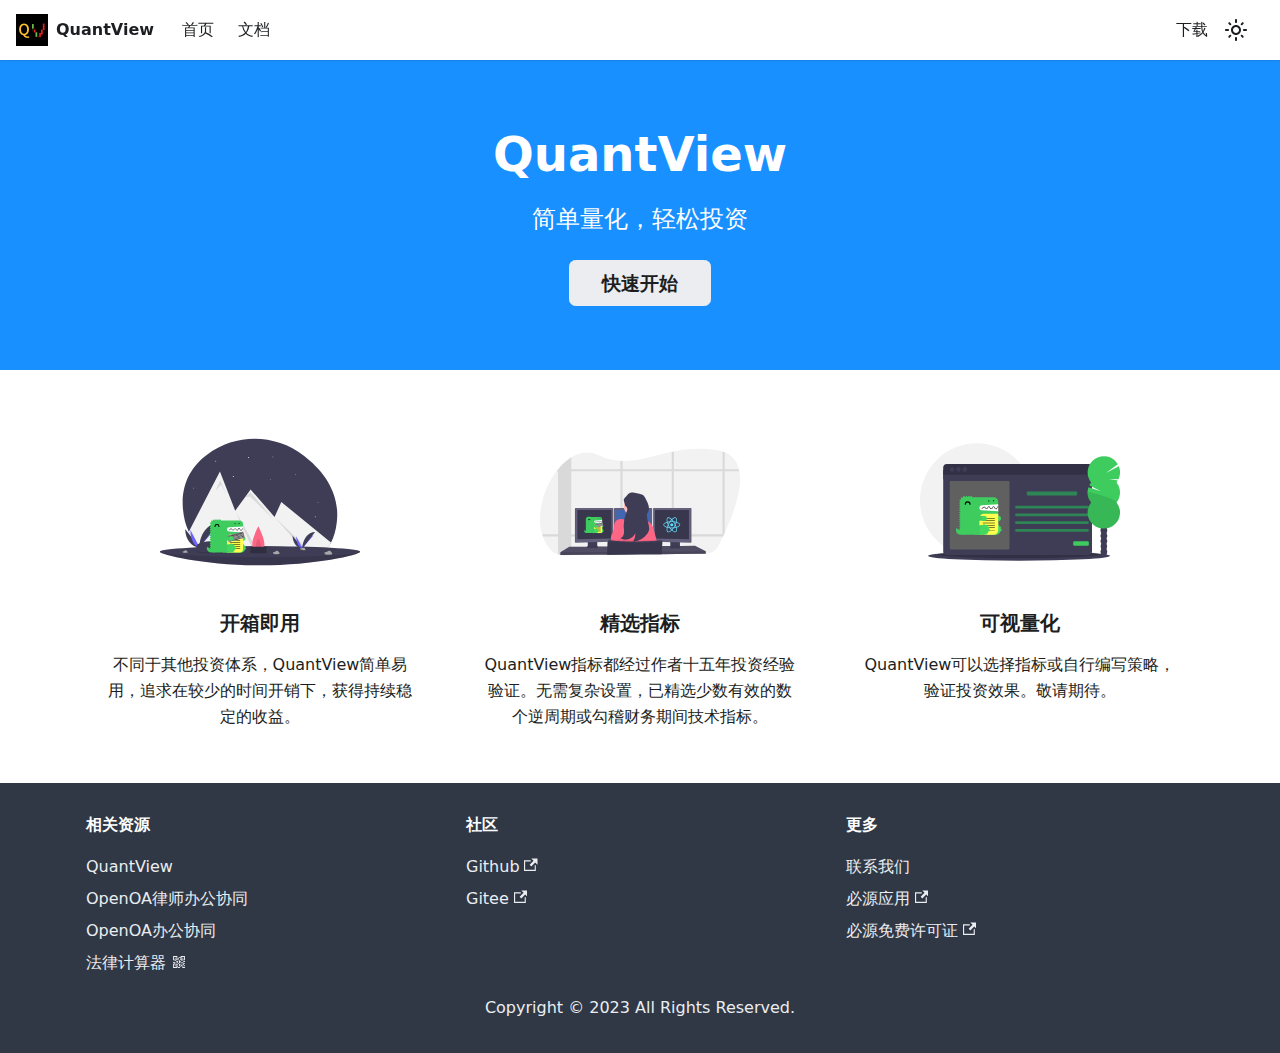
==== commit a874e8d7: "Deploy website - based on" ====
--- a/index.html
+++ b/index.html
@@ -3,14 +3,14 @@
 <head>
 <meta charset="UTF-8">
 <meta name="generator" content="Docusaurus v2.2.0">
-<title data-rh="true">QuantView</title><meta data-rh="true" property="og:title" content="QuantView"><meta data-rh="true" name="viewport" content="width=device-width,initial-scale=1"><meta data-rh="true" name="twitter:card" content="summary_large_image"><meta data-rh="true" property="og:url" content="https://quantview.github.io/"><meta data-rh="true" name="docusaurus_locale" content="zh-Hans"><meta data-rh="true" name="docusaurus_tag" content="default"><meta data-rh="true" name="docsearch:language" content="zh-Hans"><meta data-rh="true" name="docsearch:docusaurus_tag" content="default"><meta data-rh="true" name="keywords" content="quant, 量化, 投资, 交易, 分析, 金融"><meta data-rh="true" name="generator" content="wordpress"><meta data-rh="true" name="a" content="b"><link data-rh="true" rel="icon" href="/img/favicon.ico"><link data-rh="true" rel="canonical" href="https://quantview.github.io/"><link data-rh="true" rel="alternate" href="https://quantview.github.io/" hreflang="zh-Hans"><link data-rh="true" rel="alternate" href="https://quantview.github.io/" hreflang="x-default"><script data-rh="true">function maybeInsertBanner(){window.__DOCUSAURUS_INSERT_BASEURL_BANNER&&insertBanner()}function insertBanner(){var n=document.getElementById("docusaurus-base-url-issue-banner-container");if(n){n.innerHTML='\n<div id="docusaurus-base-url-issue-banner" style="border: thick solid red; background-color: rgb(255, 230, 179); margin: 20px; padding: 20px; font-size: 20px;">\n   <p style="font-weight: bold; font-size: 30px;">Your Docusaurus site did not load properly.</p>\n   <p>A very common reason is a wrong site <a href="https://docusaurus.io/docs/docusaurus.config.js/#baseurl" style="font-weight: bold;">baseUrl configuration</a>.</p>\n   <p>Current configured baseUrl = <span style="font-weight: bold; color: red;">/</span>  (default value)</p>\n   <p>We suggest trying baseUrl = <span id="docusaurus-base-url-issue-banner-suggestion-container" style="font-weight: bold; color: green;"></span></p>\n</div>\n';var e=document.getElementById("docusaurus-base-url-issue-banner-suggestion-container"),s=window.location.pathname,r="/"===s.substr(-1)?s:s+"/";e.innerHTML=r}}window.__DOCUSAURUS_INSERT_BASEURL_BANNER=!0,document.addEventListener("DOMContentLoaded",maybeInsertBanner)</script><link rel="stylesheet" href="/assets/css/styles.61cb866c.css">
-<link rel="preload" href="/assets/js/runtime~main.2cc06d9d.js" as="script">
-<link rel="preload" href="/assets/js/main.125663c8.js" as="script">
+<title data-rh="true">QuantView</title><meta data-rh="true" property="og:title" content="QuantView"><meta data-rh="true" name="viewport" content="width=device-width,initial-scale=1"><meta data-rh="true" name="twitter:card" content="summary_large_image"><meta data-rh="true" property="og:url" content="https://quantview.github.io/"><meta data-rh="true" name="docusaurus_locale" content="zh-Hans"><meta data-rh="true" name="docusaurus_tag" content="default"><meta data-rh="true" name="docsearch:language" content="zh-Hans"><meta data-rh="true" name="docsearch:docusaurus_tag" content="default"><meta data-rh="true" name="keywords" content="quant, 量化, 投资, 交易, 分析, 金融"><meta data-rh="true" name="generator" content="wordpress"><meta data-rh="true" name="a" content="b"><link data-rh="true" rel="icon" href="/img/favicon.ico"><link data-rh="true" rel="canonical" href="https://quantview.github.io/"><link data-rh="true" rel="alternate" href="https://quantview.github.io/" hreflang="zh-Hans"><link data-rh="true" rel="alternate" href="https://quantview.github.io/" hreflang="x-default"><script data-rh="true">function maybeInsertBanner(){window.__DOCUSAURUS_INSERT_BASEURL_BANNER&&insertBanner()}function insertBanner(){var n=document.getElementById("docusaurus-base-url-issue-banner-container");if(n){n.innerHTML='\n<div id="docusaurus-base-url-issue-banner" style="border: thick solid red; background-color: rgb(255, 230, 179); margin: 20px; padding: 20px; font-size: 20px;">\n   <p style="font-weight: bold; font-size: 30px;">Your Docusaurus site did not load properly.</p>\n   <p>A very common reason is a wrong site <a href="https://docusaurus.io/docs/docusaurus.config.js/#baseurl" style="font-weight: bold;">baseUrl configuration</a>.</p>\n   <p>Current configured baseUrl = <span style="font-weight: bold; color: red;">/</span>  (default value)</p>\n   <p>We suggest trying baseUrl = <span id="docusaurus-base-url-issue-banner-suggestion-container" style="font-weight: bold; color: green;"></span></p>\n</div>\n';var e=document.getElementById("docusaurus-base-url-issue-banner-suggestion-container"),s=window.location.pathname,r="/"===s.substr(-1)?s:s+"/";e.innerHTML=r}}window.__DOCUSAURUS_INSERT_BASEURL_BANNER=!0,document.addEventListener("DOMContentLoaded",maybeInsertBanner)</script><link rel="stylesheet" href="/assets/css/styles.16fc9c69.css">
+<link rel="preload" href="/assets/js/runtime~main.680772a4.js" as="script">
+<link rel="preload" href="/assets/js/main.efe7ec59.js" as="script">
 </head>
 <body class="navigation-with-keyboard">
 <script>!function(){function t(t){document.documentElement.setAttribute("data-theme",t)}var e=function(){var t=null;try{t=localStorage.getItem("theme")}catch(t){}return t}();t(null!==e?e:"light")}()</script><div id="__docusaurus">
-<div id="docusaurus-base-url-issue-banner-container"></div><div role="region" aria-label="跳到主要内容"><a class="skipToContent_et3F" href="#docusaurus_skipToContent_fallback">跳到主要内容</a></div><nav class="navbar navbar--fixed-top"><div class="navbar__inner"><div class="navbar__items"><button aria-label="Toggle navigation bar" aria-expanded="false" class="navbar__toggle clean-btn" type="button"><svg width="30" height="30" viewBox="0 0 30 30" aria-hidden="true"><path stroke="currentColor" stroke-linecap="round" stroke-miterlimit="10" stroke-width="2" d="M4 7h22M4 15h22M4 23h22"></path></svg></button><a class="navbar__brand" href="/"><div class="navbar__logo"><img src="/img/logo.png" alt="QuantView Logo" class="themedImage_XQ0T themedImage--light_UJds"><img src="/img/logo.png" alt="QuantView Logo" class="themedImage_XQ0T themedImage--dark_oU2r"></div><b class="navbar__title text--truncate">QuantView</b></a><a class="navbar__item navbar__link" href="/">首页</a><a class="navbar__item navbar__link" href="/docs">文档</a></div><div class="navbar__items navbar__items--right"><a class="navbar__item navbar__link" href="/docs">下载</a><div class="toggle_DTou colorModeToggle_OgQS"><button class="clean-btn toggleButton_OWOY toggleButtonDisabled_EYGb" type="button" disabled="" title="切换浅色/暗黑模式（当前为浅色模式）" aria-label="切换浅色/暗黑模式（当前为浅色模式）" aria-live="polite"><svg viewBox="0 0 24 24" width="24" height="24" class="lightToggleIcon_eycE"><path fill="currentColor" d="M12,9c1.65,0,3,1.35,3,3s-1.35,3-3,3s-3-1.35-3-3S10.35,9,12,9 M12,7c-2.76,0-5,2.24-5,5s2.24,5,5,5s5-2.24,5-5 S14.76,7,12,7L12,7z M2,13l2,0c0.55,0,1-0.45,1-1s-0.45-1-1-1l-2,0c-0.55,0-1,0.45-1,1S1.45,13,2,13z M20,13l2,0c0.55,0,1-0.45,1-1 s-0.45-1-1-1l-2,0c-0.55,0-1,0.45-1,1S19.45,13,20,13z M11,2v2c0,0.55,0.45,1,1,1s1-0.45,1-1V2c0-0.55-0.45-1-1-1S11,1.45,11,2z M11,20v2c0,0.55,0.45,1,1,1s1-0.45,1-1v-2c0-0.55-0.45-1-1-1C11.45,19,11,19.45,11,20z M5.99,4.58c-0.39-0.39-1.03-0.39-1.41,0 c-0.39,0.39-0.39,1.03,0,1.41l1.06,1.06c0.39,0.39,1.03,0.39,1.41,0s0.39-1.03,0-1.41L5.99,4.58z M18.36,16.95 c-0.39-0.39-1.03-0.39-1.41,0c-0.39,0.39-0.39,1.03,0,1.41l1.06,1.06c0.39,0.39,1.03,0.39,1.41,0c0.39-0.39,0.39-1.03,0-1.41 L18.36,16.95z M19.42,5.99c0.39-0.39,0.39-1.03,0-1.41c-0.39-0.39-1.03-0.39-1.41,0l-1.06,1.06c-0.39,0.39-0.39,1.03,0,1.41 s1.03,0.39,1.41,0L19.42,5.99z M7.05,18.36c0.39-0.39,0.39-1.03,0-1.41c-0.39-0.39-1.03-0.39-1.41,0l-1.06,1.06 c-0.39,0.39-0.39,1.03,0,1.41s1.03,0.39,1.41,0L7.05,18.36z"></path></svg><svg viewBox="0 0 24 24" width="24" height="24" class="darkToggleIcon_PF6F"><path fill="currentColor" d="M9.37,5.51C9.19,6.15,9.1,6.82,9.1,7.5c0,4.08,3.32,7.4,7.4,7.4c0.68,0,1.35-0.09,1.99-0.27C17.45,17.19,14.93,19,12,19 c-3.86,0-7-3.14-7-7C5,9.07,6.81,6.55,9.37,5.51z M12,3c-4.97,0-9,4.03-9,9s4.03,9,9,9s9-4.03,9-9c0-0.46-0.04-0.92-0.1-1.36 c-0.98,1.37-2.58,2.26-4.4,2.26c-2.98,0-5.4-2.42-5.4-5.4c0-1.81,0.89-3.42,2.26-4.4C12.92,3.04,12.46,3,12,3L12,3z"></path></svg></button></div><div class="searchBox_kSrV"></div></div></div><div role="presentation" class="navbar-sidebar__backdrop"></div></nav><div id="docusaurus_skipToContent_fallback" class="main-wrapper mainWrapper_KVa0"><header class="hero hero--primary heroBanner_qdFl"><div class="container"><h1 class="hero__title">QuantView</h1><p class="hero__subtitle">简单量化，轻松投资</p><div class="buttons_AeoN"><a class="button button--secondary button--lg" href="/docs">快速开始</a></div></div></header><main><section class="features_t9lD"><div class="container"><div class="row"><div class="col col--4"><div class="text--center"><svg xmlns="http://www.w3.org/2000/svg" width="1088" height="687.962" viewBox="0 0 1088 687.962" class="featureSvg_GfXr" role="img"><title>Easy to Use</title><g data-name="Group 12"><g data-name="Group 11"><path data-name="Path 83" d="M961.81 454.442c-5.27 45.15-16.22 81.4-31.25 110.31-20 38.52-54.21 54.04-84.77 70.28a193.275 193.275 0 0 1-27.46 11.94c-55.61 19.3-117.85 14.18-166.74 3.99a657.282 657.282 0 0 0-104.09-13.16q-14.97-.675-29.97-.67c-15.42.02-293.07 5.29-360.67-131.57-16.69-33.76-28.13-75-32.24-125.27-11.63-142.12 52.29-235.46 134.74-296.47 155.97-115.41 369.76-110.57 523.43 7.88 102.36 78.9 198.2 198.31 179.02 362.74Z" fill="#3f3d56"></path><path data-name="Path 84" d="M930.56 564.752c-20 38.52-47.21 64.04-77.77 80.28a193.272 193.272 0 0 1-27.46 11.94c-55.61 19.3-117.85 14.18-166.74 3.99a657.3 657.3 0 0 0-104.09-13.16q-14.97-.675-29.97-.67-23.13.03-46.25 1.72c-100.17 7.36-253.82-6.43-321.42-143.29L326 177.962l62.95 161.619 20.09 51.59 55.37-75.98L493 275.962l130.2 149.27 36.8-81.27 254.78 207.919 14.21 11.59Z" fill="#f2f2f2"></path><path data-name="Path 85" d="m302 282.962 26-57 36 83-31-60Z" opacity="0.1"></path><path data-name="Path 86" d="M554.5 647.802q-14.97-.675-29.97-.67l-115.49-255.96Z" opacity="0.1"></path><path data-name="Path 87" d="M464.411 315.191 493 292.962l130 150-132-128Z" opacity="0.1"></path><path data-name="Path 88" d="M852.79 645.032a193.265 193.265 0 0 1-27.46 11.94L623.2 425.232Z" opacity="0.1"></path><circle data-name="Ellipse 11" cx="3" cy="3" r="3" transform="translate(479 98.962)" fill="#f2f2f2"></circle><circle data-name="Ellipse 12" cx="3" cy="3" r="3" transform="translate(396 201.962)" fill="#f2f2f2"></circle><circle data-name="Ellipse 13" cx="2" cy="2" r="2" transform="translate(600 220.962)" fill="#f2f2f2"></circle><circle data-name="Ellipse 14" cx="2" cy="2" r="2" transform="translate(180 265.962)" fill="#f2f2f2"></circle><circle data-name="Ellipse 15" cx="2" cy="2" r="2" transform="translate(612 96.962)" fill="#f2f2f2"></circle><circle data-name="Ellipse 16" cx="2" cy="2" r="2" transform="translate(736 192.962)" fill="#f2f2f2"></circle><circle data-name="Ellipse 17" cx="2" cy="2" r="2" transform="translate(858 344.962)" fill="#f2f2f2"></circle><path data-name="Path 89" d="M306 121.222h-2.76v-2.76h-1.48v2.76H299v1.478h2.76v2.759h1.48V122.7H306Z" fill="#f2f2f2"></path><path data-name="Path 90" d="M848 424.222h-2.76v-2.76h-1.48v2.76H841v1.478h2.76v2.759h1.48V425.7H848Z" fill="#f2f2f2"></path><path data-name="Path 91" d="M1088 613.962c0 16.569-243.557 74-544 74s-544-57.431-544-74 243.557 14 544 14 544-30.568 544-14Z" fill="#3f3d56"></path><path data-name="Path 92" d="M1088 613.962c0 16.569-243.557 74-544 74s-544-57.431-544-74 243.557 14 544 14 544-30.568 544-14Z" opacity="0.1"></path><ellipse data-name="Ellipse 18" cx="544" cy="30" rx="544" ry="30" transform="translate(0 583.962)" fill="#3f3d56"></ellipse><path data-name="Path 93" d="M568 571.962c0 33.137-14.775 24-33 24s-33 9.137-33-24 33-96 33-96 33 62.863 33 96Z" fill="#ff6584"></path><path data-name="Path 94" d="M550 584.641c0 15.062-6.716 10.909-15 10.909s-15 4.153-15-10.909 15-43.636 15-43.636 15 28.576 15 43.636Z" opacity="0.1"></path><rect data-name="Rectangle 97" width="92" height="18" rx="9" transform="translate(489 604.962)" fill="#2f2e41"></rect><rect data-name="Rectangle 98" width="92" height="18" rx="9" transform="translate(489 586.962)" fill="#2f2e41"></rect><path data-name="Path 95" d="M137 490.528c0 55.343 34.719 100.126 77.626 100.126" fill="#3f3d56"></path><path data-name="Path 96" d="M214.626 590.654c0-55.965 38.745-101.251 86.626-101.251" fill="#6c63ff"></path><path data-name="Path 97" d="M165.125 495.545c0 52.57 22.14 95.109 49.5 95.109" fill="#6c63ff"></path><path data-name="Path 98" d="M214.626 590.654c0-71.511 44.783-129.377 100.126-129.377" fill="#3f3d56"></path><path data-name="Path 99" d="M198.3 591.36s11.009-.339 14.326-2.7 16.934-5.183 17.757-1.395 16.544 18.844 4.115 18.945-28.879-1.936-32.19-3.953-4.008-10.897-4.008-10.897Z" fill="#a8a8a8"></path><path data-name="Path 100" d="M234.716 604.89c-12.429.1-28.879-1.936-32.19-3.953-2.522-1.536-3.527-7.048-3.863-9.591l-.368.014s.7 8.879 4.009 10.9 19.761 4.053 32.19 3.953c3.588-.029 4.827-1.305 4.759-3.2-.498 1.142-1.867 1.855-4.537 1.877Z" opacity="0.2"></path><path data-name="Path 101" d="M721.429 527.062c0 38.029 23.857 68.8 53.341 68.8" fill="#3f3d56"></path><path data-name="Path 102" d="M774.769 595.863c0-38.456 26.623-69.575 59.525-69.575" fill="#6c63ff"></path><path data-name="Path 103" d="M740.755 530.509c0 36.124 15.213 65.354 34.014 65.354" fill="#6c63ff"></path><path data-name="Path 104" d="M774.769 595.863c0-49.139 30.773-88.9 68.8-88.9" fill="#3f3d56"></path><path data-name="Path 105" d="M763.548 596.348s7.565-.233 9.844-1.856 11.636-3.562 12.2-.958 11.368 12.949 2.828 13.018-19.844-1.33-22.119-2.716-2.753-7.488-2.753-7.488Z" fill="#a8a8a8"></path><path data-name="Path 106" d="M788.574 605.645c-8.54.069-19.844-1.33-22.119-2.716-1.733-1.056-2.423-4.843-2.654-6.59l-.253.01s.479 6.1 2.755 7.487 13.579 2.785 22.119 2.716c2.465-.02 3.317-.9 3.27-2.2-.343.788-1.283 1.278-3.118 1.293Z" opacity="0.2"></path><path data-name="Path 107" d="M893.813 618.699s11.36-1.729 14.5-4.591 16.89-7.488 18.217-3.667 19.494 17.447 6.633 19.107-30.153 1.609-33.835-.065-5.515-10.784-5.515-10.784Z" fill="#a8a8a8"></path><path data-name="Path 108" d="M933.228 628.154c-12.86 1.659-30.153 1.609-33.835-.065-2.8-1.275-4.535-6.858-5.2-9.45l-.379.061s1.833 9.109 5.516 10.783 20.975 1.725 33.835.065c3.712-.479 4.836-1.956 4.529-3.906-.375 1.246-1.703 2.156-4.466 2.512Z" opacity="0.2"></path><path data-name="Path 109" d="M614.26 617.881s9.587-1.459 12.237-3.875 14.255-6.32 15.374-3.095 16.452 14.725 5.6 16.125-25.448 1.358-28.555-.055-4.656-9.1-4.656-9.1Z" fill="#a8a8a8"></path><path data-name="Path 110" d="M647.524 625.856c-10.853 1.4-25.448 1.358-28.555-.055-2.367-1.076-3.827-5.788-4.39-7.976l-.32.051s1.547 7.687 4.655 9.1 17.7 1.456 28.555.055c3.133-.4 4.081-1.651 3.822-3.3-.314 1.057-1.435 1.825-3.767 2.125Z" opacity="0.2"></path><path data-name="Path 111" d="M122.389 613.09s7.463-1.136 9.527-3.016 11.1-4.92 11.969-2.409 12.808 11.463 4.358 12.553-19.811 1.057-22.23-.043-3.624-7.085-3.624-7.085Z" fill="#a8a8a8"></path><path data-name="Path 112" d="M148.285 619.302c-8.449 1.09-19.811 1.057-22.23-.043-1.842-.838-2.979-4.506-3.417-6.209l-.249.04s1.2 5.984 3.624 7.085 13.781 1.133 22.23.043c2.439-.315 3.177-1.285 2.976-2.566-.246.818-1.119 1.416-2.934 1.65Z" opacity="0.2"></path><path data-name="Path 113" d="M383.7 601.318c0 30.22-42.124 20.873-93.7 20.873s-93.074 9.347-93.074-20.873 42.118-36.793 93.694-36.793 93.08 6.573 93.08 36.793Z" opacity="0.1"></path><path data-name="Path 114" d="M383.7 593.881c0 30.22-42.124 20.873-93.7 20.873s-93.074 9.347-93.074-20.873 42.114-36.8 93.69-36.8 93.084 6.576 93.084 36.8Z" fill="#3f3d56"></path></g><path data-name="Path 40" d="M360.175 475.732h91.791v37.153h-91.791Z" fill="#fff" fill-rule="evenodd"></path><path data-name="Path 41" d="M277.126 597.026a21.828 21.828 0 0 1-18.908-10.927 21.829 21.829 0 0 0 18.908 32.782h21.855v-21.855Z" fill="#3ecc5f" fill-rule="evenodd"></path><path data-name="Path 42" d="m375.451 481.607 76.514-4.782v-10.928a21.854 21.854 0 0 0-21.855-21.855h-98.347l-2.732-4.735a3.154 3.154 0 0 0-5.464 0l-2.732 4.732-2.732-4.732a3.154 3.154 0 0 0-5.464 0l-2.732 4.732-2.731-4.732a3.154 3.154 0 0 0-5.464 0l-2.732 4.735h-.071l-4.526-4.525a3.153 3.153 0 0 0-5.276 1.414l-1.5 5.577-5.674-1.521a3.154 3.154 0 0 0-3.863 3.864l1.52 5.679-5.575 1.494a3.155 3.155 0 0 0-1.416 5.278l4.526 4.526v.07l-4.735 2.731a3.154 3.154 0 0 0 0 5.464l4.732 2.732-4.732 2.732a3.154 3.154 0 0 0 0 5.464l4.732 2.732-4.732 2.731a3.154 3.154 0 0 0 0 5.464l4.732 2.732-4.732 2.727a3.154 3.154 0 0 0 0 5.464l4.735 2.736-4.735 2.732a3.154 3.154 0 0 0 0 5.464l4.732 2.732-4.732 2.732a3.154 3.154 0 0 0 0 5.464l4.732 2.732-4.732 2.731a3.154 3.154 0 0 0 0 5.464l4.732 2.732-4.732 2.732a3.154 3.154 0 0 0 0 5.464l4.732 2.732-4.732 2.731a3.154 3.154 0 0 0 0 5.464l4.732 2.732-4.732 2.731a3.154 3.154 0 0 0 0 5.464l4.732 2.732-4.732 2.735a3.154 3.154 0 0 0 0 5.464l4.732 2.732-4.732 2.728a3.154 3.154 0 0 0 0 5.464l4.732 2.732a21.854 21.854 0 0 0 21.858 21.855h131.13a21.854 21.854 0 0 0 21.855-21.855v-87.42l-76.514-4.782a11.632 11.632 0 0 1 0-23.219" fill="#3ecc5f" fill-rule="evenodd"></path><path data-name="Path 43" d="M408.255 618.882h32.782v-43.71h-32.782Z" fill="#3ecc5f" fill-rule="evenodd"></path><path data-name="Path 44" d="M462.893 591.563a5.438 5.438 0 0 0-.7.07c-.042-.164-.081-.329-.127-.493a5.457 5.457 0 1 0-5.4-9.372q-.181-.185-.366-.367a5.454 5.454 0 1 0-9.384-5.4c-.162-.046-.325-.084-.486-.126a5.467 5.467 0 1 0-10.788 0c-.162.042-.325.08-.486.126a5.457 5.457 0 1 0-9.384 5.4 21.843 21.843 0 1 0 36.421 21.02 5.452 5.452 0 1 0 .7-10.858" fill="#44d860" fill-rule="evenodd"></path><path data-name="Path 45" d="M419.183 553.317h32.782v-21.855h-32.782Z" fill="#3ecc5f" fill-rule="evenodd"></path><path data-name="Path 46" d="M462.893 545.121a2.732 2.732 0 1 0 0-5.464 2.811 2.811 0 0 0-.349.035c-.022-.082-.04-.164-.063-.246a2.733 2.733 0 0 0-1.052-5.253 2.7 2.7 0 0 0-1.648.566q-.09-.093-.184-.184a2.7 2.7 0 0 0 .553-1.633 2.732 2.732 0 0 0-5.245-1.07 10.928 10.928 0 1 0 0 21.031 2.732 2.732 0 0 0 5.245-1.07 2.7 2.7 0 0 0-.553-1.633q.093-.09.184-.184a2.7 2.7 0 0 0 1.648.566 2.732 2.732 0 0 0 1.052-5.253c.023-.081.042-.164.063-.246a2.814 2.814 0 0 0 .349.035" fill="#44d860" fill-rule="evenodd"></path><path data-name="Path 47" d="M320.836 479.556a2.732 2.732 0 0 1-2.732-2.732 8.2 8.2 0 0 0-16.391 0 2.732 2.732 0 0 1-5.464 0 13.66 13.66 0 0 1 27.319 0 2.732 2.732 0 0 1-2.732 2.732" fill-rule="evenodd"></path><path data-name="Path 48" d="M364.546 618.881h65.565a21.854 21.854 0 0 0 21.855-21.855v-76.492h-65.565a21.854 21.854 0 0 0-21.855 21.855Z" fill="#ffff50" fill-rule="evenodd"></path><path data-name="Path 49" d="M435.596 554.41h-54.681a1.093 1.093 0 1 1 0-2.185h54.681a1.093 1.093 0 0 1 0 2.185m0 21.855h-54.681a1.093 1.093 0 1 1 0-2.186h54.681a1.093 1.093 0 0 1 0 2.186m0 21.855h-54.681a1.093 1.093 0 1 1 0-2.185h54.681a1.093 1.093 0 0 1 0 2.185m0-54.434h-54.681a1.093 1.093 0 1 1 0-2.185h54.681a1.093 1.093 0 0 1 0 2.185m0 21.652h-54.681a1.093 1.093 0 1 1 0-2.186h54.681a1.093 1.093 0 0 1 0 2.186m0 21.855h-54.681a1.093 1.093 0 1 1 0-2.186h54.681a1.093 1.093 0 0 1 0 2.186m16.369-100.959c-.013 0-.024-.007-.037-.005-3.377.115-4.974 3.492-6.384 6.472-1.471 3.114-2.608 5.139-4.473 5.078-2.064-.074-3.244-2.406-4.494-4.874-1.436-2.835-3.075-6.049-6.516-5.929-3.329.114-4.932 3.053-6.346 5.646-1.5 2.762-2.529 4.442-4.5 4.364-2.106-.076-3.225-1.972-4.52-4.167-1.444-2.443-3.112-5.191-6.487-5.1-3.272.113-4.879 2.606-6.3 4.808-1.5 2.328-2.552 3.746-4.551 3.662-2.156-.076-3.27-1.65-4.558-3.472-1.447-2.047-3.077-4.363-6.442-4.251-3.2.109-4.807 2.153-6.224 3.954-1.346 1.709-2.4 3.062-4.621 2.977a1.094 1.094 0 0 0-.079 2.186c3.3.11 4.967-1.967 6.417-3.81 1.286-1.635 2.4-3.045 4.582-3.12 2.1-.09 3.091 1.218 4.584 3.327 1.417 2 3.026 4.277 6.263 4.394 3.391.114 5.022-2.42 6.467-4.663 1.292-2 2.406-3.734 4.535-3.807 1.959-.073 3.026 1.475 4.529 4.022 1.417 2.4 3.023 5.121 6.324 5.241 3.415.118 5.064-2.863 6.5-5.5 1.245-2.282 2.419-4.437 4.5-4.509 1.959-.046 2.981 1.743 4.492 4.732 1.412 2.79 3.013 5.95 6.365 6.071h.185c3.348 0 4.937-3.36 6.343-6.331 1.245-2.634 2.423-5.114 4.444-5.216Z" fill-rule="evenodd"></path><path data-name="Path 50" d="M342.691 618.882h43.71v-43.71h-43.71Z" fill="#3ecc5f" fill-rule="evenodd"></path><g data-name="Group 8" transform="rotate(-14.98 2188.845 -1120.376)"><rect data-name="Rectangle 3" width="92.361" height="36.462" rx="2" fill="#d8d8d8"></rect><g data-name="Group 2" transform="translate(1.531 23.03)" fill="#4a4a4a"><rect data-name="Rectangle 4" width="5.336" height="5.336" rx="1" transform="translate(16.797)"></rect><rect data-name="Rectangle 5" width="5.336" height="5.336" rx="1" transform="translate(23.12)"></rect><rect data-name="Rectangle 6" width="5.336" height="5.336" rx="1" transform="translate(29.444)"></rect><rect data-name="Rectangle 7" width="5.336" height="5.336" rx="1" transform="translate(35.768)"></rect><rect data-name="Rectangle 8" width="5.336" height="5.336" rx="1" transform="translate(42.091)"></rect><rect data-name="Rectangle 9" width="5.336" height="5.336" rx="1" transform="translate(48.415)"></rect><rect data-name="Rectangle 10" width="5.336" height="5.336" rx="1" transform="translate(54.739)"></rect><rect data-name="Rectangle 11" width="5.336" height="5.336" rx="1" transform="translate(61.063)"></rect><rect data-name="Rectangle 12" width="5.336" height="5.336" rx="1" transform="translate(67.386)"></rect><path data-name="Path 51" d="M1.093 0h13.425a1.093 1.093 0 0 1 1.093 1.093v3.15a1.093 1.093 0 0 1-1.093 1.093H1.093A1.093 1.093 0 0 1 0 4.243v-3.15A1.093 1.093 0 0 1 1.093 0ZM75 0h13.426a1.093 1.093 0 0 1 1.093 1.093v3.15a1.093 1.093 0 0 1-1.093 1.093H75a1.093 1.093 0 0 1-1.093-1.093v-3.15A1.093 1.093 0 0 1 75 0Z" fill-rule="evenodd"></path></g><g data-name="Group 3" transform="translate(1.531 10.261)" fill="#4a4a4a"><path data-name="Path 52" d="M1.093 0h5.125A1.093 1.093 0 0 1 7.31 1.093v3.149a1.093 1.093 0 0 1-1.092 1.093H1.093A1.093 1.093 0 0 1 0 4.242V1.093A1.093 1.093 0 0 1 1.093 0Z" fill-rule="evenodd"></path><rect data-name="Rectangle 13" width="5.336" height="5.336" rx="1" transform="translate(8.299)"></rect><rect data-name="Rectangle 14" width="5.336" height="5.336" rx="1" transform="translate(14.623)"></rect><rect data-name="Rectangle 15" width="5.336" height="5.336" rx="1" transform="translate(20.947)"></rect><rect data-name="Rectangle 16" width="5.336" height="5.336" rx="1" transform="translate(27.271)"></rect><rect data-name="Rectangle 17" width="5.336" height="5.336" rx="1" transform="translate(33.594)"></rect><rect data-name="Rectangle 18" width="5.336" height="5.336" rx="1" transform="translate(39.918)"></rect><rect data-name="Rectangle 19" width="5.336" height="5.336" rx="1" transform="translate(46.242)"></rect><rect data-name="Rectangle 20" width="5.336" height="5.336" rx="1" transform="translate(52.565)"></rect><rect data-name="Rectangle 21" width="5.336" height="5.336" rx="1" transform="translate(58.888)"></rect><rect data-name="Rectangle 22" width="5.336" height="5.336" rx="1" transform="translate(65.212)"></rect><rect data-name="Rectangle 23" width="5.336" height="5.336" rx="1" transform="translate(71.536)"></rect><rect data-name="Rectangle 24" width="5.336" height="5.336" rx="1" transform="translate(77.859)"></rect><rect data-name="Rectangle 25" width="5.336" height="5.336" rx="1" transform="translate(84.183)"></rect></g><g data-name="Group 4" transform="rotate(180 45.525 4.773)" fill="#4a4a4a"><path data-name="Path 53" d="M1.093 0h5.126a1.093 1.093 0 0 1 1.093 1.093v3.15a1.093 1.093 0 0 1-1.093 1.093H1.093A1.093 1.093 0 0 1 0 4.243v-3.15A1.093 1.093 0 0 1 1.093 0Z" fill-rule="evenodd"></path><rect data-name="Rectangle 26" width="5.336" height="5.336" rx="1" transform="translate(8.299)"></rect><rect data-name="Rectangle 27" width="5.336" height="5.336" rx="1" transform="translate(14.623)"></rect><rect data-name="Rectangle 28" width="5.336" height="5.336" rx="1" transform="translate(20.947)"></rect><rect data-name="Rectangle 29" width="5.336" height="5.336" rx="1" transform="translate(27.271)"></rect><rect data-name="Rectangle 30" width="5.336" height="5.336" rx="1" transform="translate(33.594)"></rect><rect data-name="Rectangle 31" width="5.336" height="5.336" rx="1" transform="translate(39.918)"></rect><rect data-name="Rectangle 32" width="5.336" height="5.336" rx="1" transform="translate(46.242)"></rect><rect data-name="Rectangle 33" width="5.336" height="5.336" rx="1" transform="translate(52.565)"></rect><rect data-name="Rectangle 34" width="5.336" height="5.336" rx="1" transform="translate(58.889)"></rect><rect data-name="Rectangle 35" width="5.336" height="5.336" rx="1" transform="translate(65.213)"></rect><rect data-name="Rectangle 36" width="5.336" height="5.336" rx="1" transform="translate(71.537)"></rect><rect data-name="Rectangle 37" width="5.336" height="5.336" rx="1" transform="translate(77.86)"></rect><rect data-name="Rectangle 38" width="5.336" height="5.336" rx="1" transform="translate(84.183)"></rect><rect data-name="Rectangle 39" width="5.336" height="5.336" rx="1" transform="translate(8.299)"></rect><rect data-name="Rectangle 40" width="5.336" height="5.336" rx="1" transform="translate(14.623)"></rect><rect data-name="Rectangle 41" width="5.336" height="5.336" rx="1" transform="translate(20.947)"></rect><rect data-name="Rectangle 42" width="5.336" height="5.336" rx="1" transform="translate(27.271)"></rect><rect data-name="Rectangle 43" width="5.336" height="5.336" rx="1" transform="translate(33.594)"></rect><rect data-name="Rectangle 44" width="5.336" height="5.336" rx="1" transform="translate(39.918)"></rect><rect data-name="Rectangle 45" width="5.336" height="5.336" rx="1" transform="translate(46.242)"></rect><rect data-name="Rectangle 46" width="5.336" height="5.336" rx="1" transform="translate(52.565)"></rect><rect data-name="Rectangle 47" width="5.336" height="5.336" rx="1" transform="translate(58.889)"></rect><rect data-name="Rectangle 48" width="5.336" height="5.336" rx="1" transform="translate(65.213)"></rect><rect data-name="Rectangle 49" width="5.336" height="5.336" rx="1" transform="translate(71.537)"></rect><rect data-name="Rectangle 50" width="5.336" height="5.336" rx="1" transform="translate(77.86)"></rect><rect data-name="Rectangle 51" width="5.336" height="5.336" rx="1" transform="translate(84.183)"></rect></g><g data-name="Group 6" fill="#4a4a4a"><path data-name="Path 54" d="M2.624 16.584h7.3a1.093 1.093 0 0 1 1.092 1.093v3.15a1.093 1.093 0 0 1-1.093 1.093h-7.3a1.093 1.093 0 0 1-1.092-1.093v-3.149a1.093 1.093 0 0 1 1.093-1.094Z" fill-rule="evenodd"></path><g data-name="Group 5" transform="translate(12.202 16.584)"><rect data-name="Rectangle 52" width="5.336" height="5.336" rx="1"></rect><rect data-name="Rectangle 53" width="5.336" height="5.336" rx="1" transform="translate(6.324)"></rect><rect data-name="Rectangle 54" width="5.336" height="5.336" rx="1" transform="translate(12.647)"></rect><rect data-name="Rectangle 55" width="5.336" height="5.336" rx="1" transform="translate(18.971)"></rect><rect data-name="Rectangle 56" width="5.336" height="5.336" rx="1" transform="translate(25.295)"></rect><rect data-name="Rectangle 57" width="5.336" height="5.336" rx="1" transform="translate(31.619)"></rect><rect data-name="Rectangle 58" width="5.336" height="5.336" rx="1" transform="translate(37.942)"></rect><rect data-name="Rectangle 59" width="5.336" height="5.336" rx="1" transform="translate(44.265)"></rect><rect data-name="Rectangle 60" width="5.336" height="5.336" rx="1" transform="translate(50.589)"></rect><rect data-name="Rectangle 61" width="5.336" height="5.336" rx="1" transform="translate(56.912)"></rect><rect data-name="Rectangle 62" width="5.336" height="5.336" rx="1" transform="translate(63.236)"></rect></g><path data-name="Path 55" d="M83.053 16.584h6.906a1.093 1.093 0 0 1 1.091 1.093v3.15a1.093 1.093 0 0 1-1.091 1.093h-6.907a1.093 1.093 0 0 1-1.093-1.093v-3.149a1.093 1.093 0 0 1 1.093-1.094Z" fill-rule="evenodd"></path></g><g data-name="Group 7" transform="translate(1.531 29.627)" fill="#4a4a4a"><rect data-name="Rectangle 63" width="5.336" height="5.336" rx="1"></rect><rect data-name="Rectangle 64" width="5.336" height="5.336" rx="1" transform="translate(6.324)"></rect><rect data-name="Rectangle 65" width="5.336" height="5.336" rx="1" transform="translate(12.647)"></rect><rect data-name="Rectangle 66" width="5.336" height="5.336" rx="1" transform="translate(18.971)"></rect><path data-name="Path 56" d="M26.387 0h30.422a1.093 1.093 0 0 1 1.093 1.093v3.151a1.093 1.093 0 0 1-1.093 1.093H26.387a1.093 1.093 0 0 1-1.093-1.093V1.093A1.093 1.093 0 0 1 26.387 0Zm33.594 0h3.942a1.093 1.093 0 0 1 1.093 1.093v3.151a1.093 1.093 0 0 1-1.093 1.093h-3.942a1.093 1.093 0 0 1-1.093-1.093V1.093A1.093 1.093 0 0 1 59.981 0Z" fill-rule="evenodd"></path><rect data-name="Rectangle 67" width="5.336" height="5.336" rx="1" transform="translate(66.003)"></rect><rect data-name="Rectangle 68" width="5.336" height="5.336" rx="1" transform="translate(72.327)"></rect><rect data-name="Rectangle 69" width="5.336" height="5.336" rx="1" transform="translate(84.183)"></rect><path data-name="Path 57" d="M78.254 2.273v-1.18A1.093 1.093 0 0 1 79.347 0h3.15a1.093 1.093 0 0 1 1.093 1.093v1.18Z"></path><path data-name="Path 58" d="M83.591 3.063v1.18a1.093 1.093 0 0 1-1.093 1.093h-3.15a1.093 1.093 0 0 1-1.093-1.093v-1.18Z"></path></g><rect data-name="Rectangle 70" width="88.927" height="2.371" rx="1.085" transform="translate(1.925 1.17)" fill="#4a4a4a"></rect><rect data-name="Rectangle 71" width="4.986" height="1.581" rx="0.723" transform="translate(4.1 1.566)" fill="#d8d8d8" opacity="0.136"></rect><rect data-name="Rectangle 72" width="4.986" height="1.581" rx="0.723" transform="translate(10.923 1.566)" fill="#d8d8d8" opacity="0.136"></rect><rect data-name="Rectangle 73" width="4.986" height="1.581" rx="0.723" transform="translate(16.173 1.566)" fill="#d8d8d8" opacity="0.136"></rect><rect data-name="Rectangle 74" width="4.986" height="1.581" rx="0.723" transform="translate(21.421 1.566)" fill="#d8d8d8" opacity="0.136"></rect><rect data-name="Rectangle 75" width="4.986" height="1.581" rx="0.723" transform="translate(26.671 1.566)" fill="#d8d8d8" opacity="0.136"></rect><rect data-name="Rectangle 76" width="4.986" height="1.581" rx="0.723" transform="translate(33.232 1.566)" fill="#d8d8d8" opacity="0.136"></rect><rect data-name="Rectangle 77" width="4.986" height="1.581" rx="0.723" transform="translate(38.48 1.566)" fill="#d8d8d8" opacity="0.136"></rect><rect data-name="Rectangle 78" width="4.986" height="1.581" rx="0.723" transform="translate(43.73 1.566)" fill="#d8d8d8" opacity="0.136"></rect><rect data-name="Rectangle 79" width="4.986" height="1.581" rx="0.723" transform="translate(48.978 1.566)" fill="#d8d8d8" opacity="0.136"></rect><rect data-name="Rectangle 80" width="4.986" height="1.581" rx="0.723" transform="translate(55.54 1.566)" fill="#d8d8d8" opacity="0.136"></rect><rect data-name="Rectangle 81" width="4.986" height="1.581" rx="0.723" transform="translate(60.788 1.566)" fill="#d8d8d8" opacity="0.136"></rect><rect data-name="Rectangle 82" width="4.986" height="1.581" rx="0.723" transform="translate(66.038 1.566)" fill="#d8d8d8" opacity="0.136"></rect><rect data-name="Rectangle 83" width="4.986" height="1.581" rx="0.723" transform="translate(72.599 1.566)" fill="#d8d8d8" opacity="0.136"></rect><rect data-name="Rectangle 84" width="4.986" height="1.581" rx="0.723" transform="translate(77.847 1.566)" fill="#d8d8d8" opacity="0.136"></rect><rect data-name="Rectangle 85" width="4.986" height="1.581" rx="0.723" transform="translate(83.097 1.566)" fill="#d8d8d8" opacity="0.136"></rect></g><path data-name="Path 59" d="M408.256 591.563a5.439 5.439 0 0 0-.7.07c-.042-.164-.081-.329-.127-.493a5.457 5.457 0 1 0-5.4-9.372q-.181-.185-.366-.367a5.454 5.454 0 1 0-9.384-5.4c-.162-.046-.325-.084-.486-.126a5.467 5.467 0 1 0-10.788 0c-.162.042-.325.08-.486.126a5.457 5.457 0 1 0-9.384 5.4 21.843 21.843 0 1 0 36.421 21.02 5.452 5.452 0 1 0 .7-10.858" fill="#44d860" fill-rule="evenodd"></path><path data-name="Path 60" d="M342.691 553.317h43.71v-21.855h-43.71Z" fill="#3ecc5f" fill-rule="evenodd"></path><path data-name="Path 61" d="M397.328 545.121a2.732 2.732 0 1 0 0-5.464 2.811 2.811 0 0 0-.349.035c-.022-.082-.04-.164-.063-.246a2.733 2.733 0 0 0-1.052-5.253 2.7 2.7 0 0 0-1.648.566q-.09-.093-.184-.184a2.7 2.7 0 0 0 .553-1.633 2.732 2.732 0 0 0-5.245-1.07 10.928 10.928 0 1 0 0 21.031 2.732 2.732 0 0 0 5.245-1.07 2.7 2.7 0 0 0-.553-1.633q.093-.09.184-.184a2.7 2.7 0 0 0 1.648.566 2.732 2.732 0 0 0 1.052-5.253c.023-.081.042-.164.063-.246a2.811 2.811 0 0 0 .349.035" fill="#44d860" fill-rule="evenodd"></path><path data-name="Path 62" d="M408.256 464.531a2.967 2.967 0 0 1-.535-.055 2.754 2.754 0 0 1-.514-.153 2.838 2.838 0 0 1-.471-.251 4.139 4.139 0 0 1-.415-.339 3.2 3.2 0 0 1-.338-.415 2.7 2.7 0 0 1-.459-1.517 2.968 2.968 0 0 1 .055-.535 3.152 3.152 0 0 1 .152-.514 2.874 2.874 0 0 1 .252-.47 2.633 2.633 0 0 1 .753-.754 2.837 2.837 0 0 1 .471-.251 2.753 2.753 0 0 1 .514-.153 2.527 2.527 0 0 1 1.071 0 2.654 2.654 0 0 1 .983.4 4.139 4.139 0 0 1 .415.339 4.019 4.019 0 0 1 .339.415 2.786 2.786 0 0 1 .251.47 2.864 2.864 0 0 1 .208 1.049 2.77 2.77 0 0 1-.8 1.934 4.139 4.139 0 0 1-.415.339 2.722 2.722 0 0 1-1.519.459m21.855-1.366a2.789 2.789 0 0 1-1.935-.8 4.162 4.162 0 0 1-.338-.415 2.7 2.7 0 0 1-.459-1.519 2.789 2.789 0 0 1 .8-1.934 4.139 4.139 0 0 1 .415-.339 2.838 2.838 0 0 1 .471-.251 2.752 2.752 0 0 1 .514-.153 2.527 2.527 0 0 1 1.071 0 2.654 2.654 0 0 1 .983.4 4.139 4.139 0 0 1 .415.339 2.79 2.79 0 0 1 .8 1.934 3.069 3.069 0 0 1-.055.535 2.779 2.779 0 0 1-.153.514 3.885 3.885 0 0 1-.251.47 4.02 4.02 0 0 1-.339.415 4.138 4.138 0 0 1-.415.339 2.722 2.722 0 0 1-1.519.459" fill-rule="evenodd"></path></g></svg></div><div class="text--center padding-horiz--md"><h3>开箱即用</h3><p>不同于其他投资体系，QuantView简单易用，追求在较少的时间开销下，获得持续稳定的收益。</p></div></div><div class="col col--4"><div class="text--center"><svg xmlns="http://www.w3.org/2000/svg" width="1041.277" height="554.141" viewBox="0 0 1041.277 554.141" class="featureSvg_GfXr" role="img"><title>Powered by React</title><g data-name="Group 24"><g data-name="Group 23" transform="translate(-.011 -.035)"><path data-name="Path 299" d="M961.48 438.21q-1.74 3.75-3.47 7.4-2.7 5.67-5.33 11.12c-.78 1.61-1.56 3.19-2.32 4.77-8.6 17.57-16.63 33.11-23.45 45.89a73.21 73.21 0 0 1-63.81 38.7l-151.65 1.65h-1.6l-13 .14-11.12.12-34.1.37h-1.38l-17.36.19h-.53l-107 1.16-95.51 1-11.11.12-69 .75h-.08l-44.75.48h-.48l-141.5 1.53-42.33.46a87.991 87.991 0 0 1-10.79-.54c-1.22-.14-2.44-.3-3.65-.49a87.38 87.38 0 0 1-51.29-27.54c-18.21-20.03-31.46-43.4-40.36-68.76q-1.93-5.49-3.6-11.12c-30.81-104.15 6.75-238.52 74.35-328.44q4.25-5.64 8.64-11l.07-.08c20.79-25.52 44.1-46.84 68.93-62 44-26.91 92.75-34.49 140.7-11.9 40.57 19.12 78.45 28.11 115.17 30.55 3.71.24 7.42.42 11.11.53 84.23 2.65 163.17-27.7 255.87-47.29 3.69-.78 7.39-1.55 11.12-2.28C763 .54 836.36-6.4 923.6 8.19a189.089 189.089 0 0 1 26.76 6.4q5.77 1.86 11.12 4c41.64 16.94 64.35 48.24 74 87.46q1.37 5.46 2.37 11.11c17.11 94.34-33 228.16-76.37 321.05Z" fill="#f2f2f2"></path><path data-name="Path 300" d="M497.02 445.61a95.21 95.21 0 0 1-1.87 11.12h93.7v-11.12Zm-78.25 62.81 11.11-.09v-27.47c-3.81-.17-7.52-.34-11.11-.52Zm-232.92-62.81v11.12h198.5v-11.12Zm849.68-339.52h-74V18.6q-5.35-2.17-11.12-4v91.49H696.87V13.67c-3.73.73-7.43 1.5-11.12 2.28v90.14H429.88V63.24c-3.69-.11-7.4-.29-11.11-.53v43.38H162.9v-62c-24.83 15.16-48.14 36.48-68.93 62h-.07v.08q-4.4 5.4-8.64 11h8.64v328.44h-83q1.66 5.63 3.6 11.12h79.39v93.62a87 87 0 0 0 12.2 2.79c1.21.19 2.43.35 3.65.49a87.991 87.991 0 0 0 10.79.54l42.33-.46v-97h255.91v94.21l11.11-.12v-94.07h255.87v91.36l11.12-.12v-91.24h253.49v4.77c.76-1.58 1.54-3.16 2.32-4.77q2.63-5.45 5.33-11.12 1.73-3.64 3.47-7.4v-321h76.42q-1.01-5.69-2.37-11.12ZM162.9 445.61V117.17h255.87v328.44Zm267 0V117.17h255.85v328.44Zm520.48 0H696.87V117.17h253.49Z" opacity="0.1"></path><path data-name="Path 301" d="M863.09 533.65v13l-151.92 1.4-1.62.03-57.74.53-1.38.02-17.55.15h-.52l-106.98.99-175.61 1.63h-.15l-44.65.42-.48.01-198.4 1.82v-15l46.65-28 93.6-.78 2-.01.66-.01 2-.03 44.94-.37 2.01-.01.64-.01 2-.01 14.41-.12.38-.01 35.55-.3h.29l277.4-2.34 6.79-.05h.68l5.18-.05 37.65-.31 2-.03 1.85-.02h.96l11.71-.09 2.32-.03 3.11-.02 9.75-.09 15.47-.13 2-.02 3.48-.02h.65l74.71-.64Z" fill="#65617d"></path><path data-name="Path 302" d="M863.09 533.65v13l-151.92 1.4-1.62.03-57.74.53-1.38.02-17.55.15h-.52l-106.98.99-175.61 1.63h-.15l-44.65.42-.48.01-198.4 1.82v-15l46.65-28 93.6-.78 2-.01.66-.01 2-.03 44.94-.37 2.01-.01.64-.01 2-.01 14.41-.12.38-.01 35.55-.3h.29l277.4-2.34 6.79-.05h.68l5.18-.05 37.65-.31 2-.03 1.85-.02h.96l11.71-.09 2.32-.03 3.11-.02 9.75-.09 15.47-.13 2-.02 3.48-.02h.65l74.71-.64Z" opacity="0.2"></path><path data-name="Path 303" d="M296.1 483.66v24.49a6.13 6.13 0 0 1-3.5 5.54 6 6 0 0 1-2.5.6l-34.9.74a6 6 0 0 1-2.7-.57 6.12 6.12 0 0 1-3.57-5.57v-25.23Z" fill="#3f3d56"></path><path data-name="Path 304" d="M296.1 483.66v24.49a6.13 6.13 0 0 1-3.5 5.54 6 6 0 0 1-2.5.6l-34.9.74a6 6 0 0 1-2.7-.57 6.12 6.12 0 0 1-3.57-5.57v-25.23Z" opacity="0.1"></path><path data-name="Path 305" d="M298.1 483.66v24.49a6.13 6.13 0 0 1-3.5 5.54 6 6 0 0 1-2.5.6l-34.9.74a6 6 0 0 1-2.7-.57 6.12 6.12 0 0 1-3.57-5.57v-25.23Z" fill="#3f3d56"></path><path data-name="Rectangle 137" fill="#3f3d56" d="M680.92 483.65h47.17v31.5h-47.17z"></path><path data-name="Rectangle 138" opacity="0.1" d="M680.92 483.65h47.17v31.5h-47.17z"></path><path data-name="Rectangle 139" fill="#3f3d56" d="M678.92 483.65h47.17v31.5h-47.17z"></path><path data-name="Path 306" d="M298.09 483.65v4.97l-47.17 1.26v-6.23Z" opacity="0.1"></path><path data-name="Path 307" d="M381.35 312.36v168.2a4 4 0 0 1-3.85 3.95l-191.65 5.1h-.05a4 4 0 0 1-3.95-3.95v-173.3a4 4 0 0 1 3.95-3.95h191.6a4 4 0 0 1 3.95 3.95Z" fill="#65617d"></path><path data-name="Path 308" d="M185.85 308.41v181.2h-.05a4 4 0 0 1-3.95-3.95v-173.3a4 4 0 0 1 3.95-3.95Z" opacity="0.1"></path><path data-name="Path 309" d="M194.59 319.15h177.5V467.4l-177.5 4Z" fill="#39374d"></path><path data-name="Path 310" d="M726.09 483.65v6.41l-47.17-1.26v-5.15Z" opacity="0.1"></path><path data-name="Path 311" d="M788.35 312.36v173.3a4 4 0 0 1-4 3.95l-191.69-5.1a4 4 0 0 1-3.85-3.95v-168.2a4 4 0 0 1 3.95-3.95h191.6a4 4 0 0 1 3.99 3.95Z" fill="#65617d"></path><path data-name="Path 312" d="M788.35 312.36v173.3a4 4 0 0 1-4 3.95v-181.2a4 4 0 0 1 4 3.95Z" opacity="0.1"></path><path data-name="Path 313" d="M775.59 319.15h-177.5V467.4l177.5 4Z" fill="#39374d"></path><path data-name="Path 314" d="M583.85 312.36v168.2a4 4 0 0 1-3.85 3.95l-191.65 5.1a4 4 0 0 1-4-3.95v-173.3a4 4 0 0 1 3.95-3.95h191.6a4 4 0 0 1 3.95 3.95Z" fill="#65617d"></path><path data-name="Path 315" d="M397.09 319.15h177.5V467.4l-177.5 4Z" fill="#4267b2"></path><path data-name="Path 316" d="M863.09 533.65v13l-151.92 1.4-1.62.03-57.74.53-1.38.02-17.55.15h-.52l-106.98.99-175.61 1.63h-.15l-44.65.42-.48.01-198.4 1.82v-15l202.51-1.33h.48l40.99-.28h.19l283.08-1.87h.29l.17-.01h.47l4.79-.03h1.46l74.49-.5 4.4-.02.98-.01Z" opacity="0.1"></path><circle data-name="Ellipse 111" cx="51.33" cy="51.33" r="51.33" transform="translate(435.93 246.82)" fill="#fbbebe"></circle><path data-name="Path 317" d="M538.6 377.16s-99.5 12-90 0c3.44-4.34 4.39-17.2 4.2-31.85-.06-4.45-.22-9.06-.45-13.65-1.1-22-3.75-43.5-3.75-43.5s87-41 77-8.5c-4 13.13-2.69 31.57.35 48.88.89 5.05 1.92 10 3 14.7a344.66 344.66 0 0 0 9.65 33.92Z" fill="#fbbebe"></path><path data-name="Path 318" d="M506.13 373.09c11.51-2.13 23.7-6 34.53-1.54 2.85 1.17 5.47 2.88 8.39 3.86s6.12 1.22 9.16 1.91c10.68 2.42 19.34 10.55 24.9 20s8.44 20.14 11.26 30.72l6.9 25.83c6 22.45 12 45.09 13.39 68.3a2437.506 2437.506 0 0 1-250.84 1.43c5.44-10.34 11-21.31 10.54-33s-7.19-23.22-4.76-34.74c1.55-7.34 6.57-13.39 9.64-20.22 8.75-19.52 1.94-45.79 17.32-60.65 6.92-6.68 17-9.21 26.63-8.89 12.28.41 24.85 4.24 37 6.11 15.56 2.36 30.26 3.76 45.94.88Z" fill="#ff6584"></path><path data-name="Path 319" d="m637.03 484.26-.1 1.43v.1l-.17 2.3-1.33 18.51-1.61 22.3-.46 6.28-1 13.44v.17l-107 1-175.59 1.9v.84h-.14v-1.12l.45-14.36.86-28.06.74-23.79.07-2.37a10.53 10.53 0 0 1 11.42-10.17c4.72.4 10.85.89 18.18 1.41l3 .22c42.33 2.94 120.56 6.74 199.5 2 1.66-.09 3.33-.19 5-.31 12.24-.77 24.47-1.76 36.58-3a10.53 10.53 0 0 1 11.6 11.23Z" opacity="0.1"></path><path data-name="Path 320" d="M349.74 552.53v-.84l175.62-1.91 107-1h.3v-.17l1-13.44.43-6 1.64-22.61 1.29-17.9v-.44a10.617 10.617 0 0 0-.11-2.47.3.3 0 0 0 0-.1 10.391 10.391 0 0 0-2-4.64 10.54 10.54 0 0 0-9.42-4 937.419 937.419 0 0 1-36.58 3c-1.67.12-3.34.22-5 .31-78.94 4.69-157.17.89-199.5-2l-3-.22c-7.33-.52-13.46-1-18.18-1.41a10.54 10.54 0 0 0-11.24 8.53 11 11 0 0 0-.18 1.64l-.68 22.16-.93 28.07-.44 14.36v1.12Z" fill="#3f3d56"></path><path data-name="Path 321" d="m637.33 491.27-1.23 15.33-1.83 22.85-.46 5.72-1 12.81-.06.64v.17l-.15 1.48.11-1.48h-.29l-107 1-175.65 1.9v-.28l.49-14.36 1-28.06.64-18.65a6.36 6.36 0 0 1 3.06-5.25 6.25 6.25 0 0 1 3.78-.9c2.1.17 4.68.37 7.69.59 4.89.36 10.92.78 17.94 1.22 13 .82 29.31 1.7 48 2.42 52 2 122.2 2.67 188.88-3.17 3-.26 6.1-.55 9.13-.84a6.26 6.26 0 0 1 3.48.66 5.159 5.159 0 0 1 .86.54 6.14 6.14 0 0 1 2 2.46 3.564 3.564 0 0 1 .25.61 6.279 6.279 0 0 1 .36 2.59Z" opacity="0.1"></path><path data-name="Path 322" d="M298.1 504.96v3.19a6.13 6.13 0 0 1-3.5 5.54l-40.1.77a6.12 6.12 0 0 1-3.57-5.57v-3Z" opacity="0.1"></path><path data-name="Path 323" d="m298.59 515.57-52.25 1v-8.67l52.25-1Z" fill="#3f3d56"></path><path data-name="Path 324" d="m298.59 515.57-52.25 1v-8.67l52.25-1Z" opacity="0.1"></path><path data-name="Path 325" d="m300.59 515.57-52.25 1v-8.67l52.25-1Z" fill="#3f3d56"></path><path data-name="Path 326" d="M679.22 506.96v3.19a6.13 6.13 0 0 0 3.5 5.54l40.1.77a6.12 6.12 0 0 0 3.57-5.57v-3Z" opacity="0.1"></path><path data-name="Path 327" d="m678.72 517.57 52.25 1v-8.67l-52.25-1Z" opacity="0.1"></path><path data-name="Path 328" d="m676.72 517.57 52.25 1v-8.67l-52.25-1Z" fill="#3f3d56"></path><path data-name="Path 329" d="M454.79 313.88c.08 7-3.16 13.6-5.91 20.07a163.491 163.491 0 0 0-12.66 74.71c.73 11 2.58 22 .73 32.9s-8.43 21.77-19 24.9c17.53 10.45 41.26 9.35 57.76-2.66 8.79-6.4 15.34-15.33 21.75-24.11a97.86 97.86 0 0 1-13.31 44.75 103.43 103.43 0 0 0 73.51-40.82c4.31-5.81 8.06-12.19 9.72-19.23 3.09-13-1.22-26.51-4.51-39.5a266.055 266.055 0 0 1-6.17-33c-.43-3.56-.78-7.22.1-10.7 1-4.07 3.67-7.51 5.64-11.22 5.6-10.54 5.73-23.3 2.86-34.88s-8.49-22.26-14.06-32.81c-4.46-8.46-9.3-17.31-17.46-22.28-5.1-3.1-11-4.39-16.88-5.64l-25.37-5.43c-5.55-1.19-11.26-2.38-16.87-1.51-9.47 1.48-16.14 8.32-22 15.34-4.59 5.46-15.81 15.71-16.6 22.86-.72 6.59 5.1 17.63 6.09 24.58 1.3 9 2.22 6 7.3 11.52 3.21 3.42 5.28 7.37 5.34 12.16Z" fill="#3f3d56"></path></g><path data-name="Path 40" d="M280.139 370.832h43.635v17.662h-43.635Z" fill="#fff" fill-rule="evenodd"></path><path data-name="Path 41" d="M240.66 428.493a10.377 10.377 0 0 1-8.989-5.195 10.377 10.377 0 0 0 8.988 15.584h10.391v-10.389Z" fill="#3ecc5f" fill-rule="evenodd"></path><path data-name="Path 42" d="m287.402 373.625 36.373-2.273v-5.195a10.389 10.389 0 0 0-10.39-10.389h-46.75l-1.3-2.249a1.5 1.5 0 0 0-2.6 0l-1.3 2.249-1.3-2.249a1.5 1.5 0 0 0-2.6 0l-1.3 2.249-1.3-2.249a1.5 1.5 0 0 0-2.6 0l-1.3 2.249h-.034l-2.152-2.151a1.5 1.5 0 0 0-2.508.672l-.696 2.653-2.7-.723a1.5 1.5 0 0 0-1.836 1.837l.722 2.7-2.65.71a1.5 1.5 0 0 0-.673 2.509l2.152 2.152v.033l-2.249 1.3a1.5 1.5 0 0 0 0 2.6l2.249 1.3-2.249 1.3a1.5 1.5 0 0 0 0 2.6l2.25 1.282-2.249 1.3a1.5 1.5 0 0 0 0 2.6l2.249 1.3-2.249 1.3a1.5 1.5 0 0 0 0 2.6l2.249 1.3-2.249 1.3a1.5 1.5 0 0 0 0 2.6l2.249 1.3-2.249 1.3a1.5 1.5 0 0 0 0 2.6l2.249 1.3-2.249 1.3a1.5 1.5 0 0 0 0 2.6l2.249 1.3-2.249 1.3a1.5 1.5 0 0 0 0 2.6l2.249 1.3-2.249 1.3a1.5 1.5 0 0 0 0 2.6l2.249 1.3-2.249 1.3a1.5 1.5 0 0 0 0 2.6l2.249 1.3-2.249 1.3a1.5 1.5 0 0 0 0 2.6l2.249 1.3-2.249 1.3a1.5 1.5 0 0 0 0 2.6l2.249 1.3a10.389 10.389 0 0 0 10.389 10.34h62.335a10.389 10.389 0 0 0 10.39-10.39v-41.557l-36.373-2.273a5.53 5.53 0 0 1 0-11.038" fill="#3ecc5f" fill-rule="evenodd"></path><path data-name="Path 43" d="M302.996 438.882h15.584v-20.779h-15.584Z" fill="#3ecc5f" fill-rule="evenodd"></path><path data-name="Path 44" d="M328.97 425.895a2.582 2.582 0 0 0-.332.033c-.02-.078-.038-.156-.06-.234a2.594 2.594 0 1 0-2.567-4.455q-.086-.088-.174-.175a2.593 2.593 0 1 0-4.461-2.569c-.077-.022-.154-.04-.231-.06a2.6 2.6 0 1 0-5.128 0c-.077.02-.154.038-.231.06a2.594 2.594 0 1 0-4.461 2.569 10.384 10.384 0 1 0 17.314 9.992 2.592 2.592 0 1 0 .332-5.161" fill="#44d860" fill-rule="evenodd"></path><path data-name="Path 45" d="M308.191 407.713h15.584v-10.389h-15.584Z" fill="#3ecc5f" fill-rule="evenodd"></path><path data-name="Path 46" d="M328.969 403.818a1.3 1.3 0 1 0 0-2.6 1.336 1.336 0 0 0-.166.017l-.03-.117a1.3 1.3 0 0 0-.5-2.5 1.285 1.285 0 0 0-.783.269l-.087-.087a1.285 1.285 0 0 0 .263-.776 1.3 1.3 0 0 0-2.493-.509 5.195 5.195 0 1 0 0 10 1.3 1.3 0 0 0 2.493-.509 1.285 1.285 0 0 0-.263-.776l.087-.087a1.285 1.285 0 0 0 .783.269 1.3 1.3 0 0 0 .5-2.5c.011-.038.02-.078.03-.117a1.337 1.337 0 0 0 .166.017" fill="#44d860" fill-rule="evenodd"></path><path data-name="Path 47" d="M261.439 372.65a1.3 1.3 0 0 1-1.3-1.3 3.9 3.9 0 0 0-7.792 0 1.3 1.3 0 1 1-2.6 0 6.494 6.494 0 0 1 12.987 0 1.3 1.3 0 0 1-1.3 1.3" fill-rule="evenodd"></path><path data-name="Path 48" d="M282.217 438.882h31.168a10.389 10.389 0 0 0 10.389-10.389V392.13h-31.168a10.389 10.389 0 0 0-10.389 10.389Z" fill="#ffff50" fill-rule="evenodd"></path><path data-name="Path 49" d="M315.993 408.233h-25.994a.52.52 0 1 1 0-1.039h25.994a.52.52 0 0 1 0 1.039m0 10.389h-25.994a.52.52 0 1 1 0-1.039h25.994a.52.52 0 0 1 0 1.039m0 10.389h-25.994a.52.52 0 1 1 0-1.039h25.994a.52.52 0 0 1 0 1.039m0-25.877h-25.994a.52.52 0 1 1 0-1.039h25.994a.52.52 0 0 1 0 1.039m0 10.293h-25.994a.52.52 0 1 1 0-1.039h25.994a.52.52 0 0 1 0 1.039m0 10.389h-25.994a.52.52 0 1 1 0-1.039h25.994a.52.52 0 0 1 0 1.039m7.782-47.993h-.018c-1.605.055-2.365 1.66-3.035 3.077-.7 1.48-1.24 2.443-2.126 2.414-.981-.035-1.542-1.144-2.137-2.317-.683-1.347-1.462-2.876-3.1-2.819-1.582.054-2.344 1.451-3.017 2.684-.715 1.313-1.2 2.112-2.141 2.075-1-.036-1.533-.938-2.149-1.981-.686-1.162-1.479-2.467-3.084-2.423-1.555.053-2.319 1.239-2.994 2.286-.713 1.106-1.213 1.781-2.164 1.741-1.025-.036-1.554-.784-2.167-1.65-.688-.973-1.463-2.074-3.062-2.021a3.815 3.815 0 0 0-2.959 1.879c-.64.812-1.14 1.456-2.2 1.415a.52.52 0 0 0-.037 1.039 3.588 3.588 0 0 0 3.05-1.811c.611-.777 1.139-1.448 2.178-1.483 1-.043 1.47.579 2.179 1.582.674.953 1.438 2.033 2.977 2.089 1.612.054 2.387-1.151 3.074-2.217.614-.953 1.144-1.775 2.156-1.81.931-.035 1.438.7 2.153 1.912.674 1.141 1.437 2.434 3.006 2.491 1.623.056 2.407-1.361 3.09-2.616.592-1.085 1.15-2.109 2.14-2.143.931-.022 1.417.829 2.135 2.249.671 1.326 1.432 2.828 3.026 2.886h.088c1.592 0 2.347-1.6 3.015-3.01.592-1.252 1.152-2.431 2.113-2.479Z" fill-rule="evenodd"></path><path data-name="Path 50" d="M271.828 438.882h20.779v-20.779h-20.779Z" fill="#3ecc5f" fill-rule="evenodd"></path><g data-name="Group 8" transform="rotate(-14.98 1643.944 -873.93)"><rect data-name="Rectangle 3" width="43.906" height="17.333" rx="2" fill="#d8d8d8"></rect><g data-name="Group 2" transform="translate(.728 10.948)" fill="#4a4a4a"><rect data-name="Rectangle 4" width="2.537" height="2.537" rx="1" transform="translate(7.985)"></rect><rect data-name="Rectangle 5" width="2.537" height="2.537" rx="1" transform="translate(10.991)"></rect><rect data-name="Rectangle 6" width="2.537" height="2.537" rx="1" transform="translate(13.997)"></rect><rect data-name="Rectangle 7" width="2.537" height="2.537" rx="1" transform="translate(17.003)"></rect><rect data-name="Rectangle 8" width="2.537" height="2.537" rx="1" transform="translate(20.009)"></rect><rect data-name="Rectangle 9" width="2.537" height="2.537" rx="1" transform="translate(23.015)"></rect><rect data-name="Rectangle 10" width="2.537" height="2.537" rx="1" transform="translate(26.021)"></rect><rect data-name="Rectangle 11" width="2.537" height="2.537" rx="1" transform="translate(29.028)"></rect><rect data-name="Rectangle 12" width="2.537" height="2.537" rx="1" transform="translate(32.034)"></rect><path data-name="Path 51" d="M.519 0H6.9a.519.519 0 0 1 .521.52v1.5a.519.519 0 0 1-.519.519H.519A.519.519 0 0 1 0 2.017V.519A.519.519 0 0 1 .519 0Zm35.134 0h6.383a.519.519 0 0 1 .519.519v1.5a.519.519 0 0 1-.519.519h-6.384a.519.519 0 0 1-.519-.519v-1.5A.519.519 0 0 1 35.652 0Z" fill-rule="evenodd"></path></g><g data-name="Group 3" transform="translate(.728 4.878)" fill="#4a4a4a"><path data-name="Path 52" d="M.519 0h2.437a.519.519 0 0 1 .519.519v1.5a.519.519 0 0 1-.519.519H.519A.519.519 0 0 1 0 2.017V.519A.519.519 0 0 1 .519 0Z" fill-rule="evenodd"></path><rect data-name="Rectangle 13" width="2.537" height="2.537" rx="1" transform="translate(3.945)"></rect><rect data-name="Rectangle 14" width="2.537" height="2.537" rx="1" transform="translate(6.951)"></rect><rect data-name="Rectangle 15" width="2.537" height="2.537" rx="1" transform="translate(9.958)"></rect><rect data-name="Rectangle 16" width="2.537" height="2.537" rx="1" transform="translate(12.964)"></rect><rect data-name="Rectangle 17" width="2.537" height="2.537" rx="1" transform="translate(15.97)"></rect><rect data-name="Rectangle 18" width="2.537" height="2.537" rx="1" transform="translate(18.976)"></rect><rect data-name="Rectangle 19" width="2.537" height="2.537" rx="1" transform="translate(21.982)"></rect><rect data-name="Rectangle 20" width="2.537" height="2.537" rx="1" transform="translate(24.988)"></rect><rect data-name="Rectangle 21" width="2.537" height="2.537" rx="1" transform="translate(27.994)"></rect><rect data-name="Rectangle 22" width="2.537" height="2.537" rx="1" transform="translate(31)"></rect><rect data-name="Rectangle 23" width="2.537" height="2.537" rx="1" transform="translate(34.006)"></rect><rect data-name="Rectangle 24" width="2.537" height="2.537" rx="1" transform="translate(37.012)"></rect><rect data-name="Rectangle 25" width="2.537" height="2.537" rx="1" transform="translate(40.018)"></rect></g><g data-name="Group 4" transform="rotate(180 21.642 2.269)" fill="#4a4a4a"><path data-name="Path 53" d="M.519 0h2.437a.519.519 0 0 1 .519.519v1.5a.519.519 0 0 1-.519.519H.519A.519.519 0 0 1 0 2.017V.519A.519.519 0 0 1 .519 0Z" fill-rule="evenodd"></path><rect data-name="Rectangle 26" width="2.537" height="2.537" rx="1" transform="translate(3.945)"></rect><rect data-name="Rectangle 27" width="2.537" height="2.537" rx="1" transform="translate(6.951)"></rect><rect data-name="Rectangle 28" width="2.537" height="2.537" rx="1" transform="translate(9.958)"></rect><rect data-name="Rectangle 29" width="2.537" height="2.537" rx="1" transform="translate(12.964)"></rect><rect data-name="Rectangle 30" width="2.537" height="2.537" rx="1" transform="translate(15.97)"></rect><rect data-name="Rectangle 31" width="2.537" height="2.537" rx="1" transform="translate(18.976)"></rect><rect data-name="Rectangle 32" width="2.537" height="2.537" rx="1" transform="translate(21.982)"></rect><rect data-name="Rectangle 33" width="2.537" height="2.537" rx="1" transform="translate(24.988)"></rect><rect data-name="Rectangle 34" width="2.537" height="2.537" rx="1" transform="translate(27.994)"></rect><rect data-name="Rectangle 35" width="2.537" height="2.537" rx="1" transform="translate(31.001)"></rect><rect data-name="Rectangle 36" width="2.537" height="2.537" rx="1" transform="translate(34.007)"></rect><rect data-name="Rectangle 37" width="2.537" height="2.537" rx="1" transform="translate(37.013)"></rect><rect data-name="Rectangle 38" width="2.537" height="2.537" rx="1" transform="translate(40.018)"></rect><rect data-name="Rectangle 39" width="2.537" height="2.537" rx="1" transform="translate(3.945)"></rect><rect data-name="Rectangle 40" width="2.537" height="2.537" rx="1" transform="translate(6.951)"></rect><rect data-name="Rectangle 41" width="2.537" height="2.537" rx="1" transform="translate(9.958)"></rect><rect data-name="Rectangle 42" width="2.537" height="2.537" rx="1" transform="translate(12.964)"></rect><rect data-name="Rectangle 43" width="2.537" height="2.537" rx="1" transform="translate(15.97)"></rect><rect data-name="Rectangle 44" width="2.537" height="2.537" rx="1" transform="translate(18.976)"></rect><rect data-name="Rectangle 45" width="2.537" height="2.537" rx="1" transform="translate(21.982)"></rect><rect data-name="Rectangle 46" width="2.537" height="2.537" rx="1" transform="translate(24.988)"></rect><rect data-name="Rectangle 47" width="2.537" height="2.537" rx="1" transform="translate(27.994)"></rect><rect data-name="Rectangle 48" width="2.537" height="2.537" rx="1" transform="translate(31.001)"></rect><rect data-name="Rectangle 49" width="2.537" height="2.537" rx="1" transform="translate(34.007)"></rect><rect data-name="Rectangle 50" width="2.537" height="2.537" rx="1" transform="translate(37.013)"></rect><rect data-name="Rectangle 51" width="2.537" height="2.537" rx="1" transform="translate(40.018)"></rect></g><g data-name="Group 6" fill="#4a4a4a"><path data-name="Path 54" d="M1.247 7.883h3.47a.519.519 0 0 1 .519.519v1.5a.519.519 0 0 1-.519.519h-3.47A.519.519 0 0 1 .728 9.9V8.403a.519.519 0 0 1 .519-.52Z" fill-rule="evenodd"></path><g data-name="Group 5" transform="translate(5.801 7.883)"><rect data-name="Rectangle 52" width="2.537" height="2.537" rx="1"></rect><rect data-name="Rectangle 53" width="2.537" height="2.537" rx="1" transform="translate(3.006)"></rect><rect data-name="Rectangle 54" width="2.537" height="2.537" rx="1" transform="translate(6.012)"></rect><rect data-name="Rectangle 55" width="2.537" height="2.537" rx="1" transform="translate(9.018)"></rect><rect data-name="Rectangle 56" width="2.537" height="2.537" rx="1" transform="translate(12.025)"></rect><rect data-name="Rectangle 57" width="2.537" height="2.537" rx="1" transform="translate(15.031)"></rect><rect data-name="Rectangle 58" width="2.537" height="2.537" rx="1" transform="translate(18.037)"></rect><rect data-name="Rectangle 59" width="2.537" height="2.537" rx="1" transform="translate(21.042)"></rect><rect data-name="Rectangle 60" width="2.537" height="2.537" rx="1" transform="translate(24.049)"></rect><rect data-name="Rectangle 61" width="2.537" height="2.537" rx="1" transform="translate(27.055)"></rect><rect data-name="Rectangle 62" width="2.537" height="2.537" rx="1" transform="translate(30.061)"></rect></g><path data-name="Path 55" d="M39.482 7.883h3.28a.519.519 0 0 1 .519.519v1.5a.519.519 0 0 1-.519.519h-3.281a.519.519 0 0 1-.519-.521V8.403a.519.519 0 0 1 .519-.52Z" fill-rule="evenodd"></path></g><g data-name="Group 7" transform="translate(.728 14.084)" fill="#4a4a4a"><rect data-name="Rectangle 63" width="2.537" height="2.537" rx="1"></rect><rect data-name="Rectangle 64" width="2.537" height="2.537" rx="1" transform="translate(3.006)"></rect><rect data-name="Rectangle 65" width="2.537" height="2.537" rx="1" transform="translate(6.012)"></rect><rect data-name="Rectangle 66" width="2.537" height="2.537" rx="1" transform="translate(9.018)"></rect><path data-name="Path 56" d="M12.543 0h14.462a.519.519 0 0 1 .519.519v1.5a.519.519 0 0 1-.519.519H12.543a.519.519 0 0 1-.519-.52V.519A.519.519 0 0 1 12.543 0Zm15.97 0h1.874a.519.519 0 0 1 .519.519v1.5a.519.519 0 0 1-.519.519h-1.874a.519.519 0 0 1-.519-.519v-1.5A.519.519 0 0 1 28.513 0Z" fill-rule="evenodd"></path><rect data-name="Rectangle 67" width="2.537" height="2.537" rx="1" transform="translate(31.376)"></rect><rect data-name="Rectangle 68" width="2.537" height="2.537" rx="1" transform="translate(34.382)"></rect><rect data-name="Rectangle 69" width="2.537" height="2.537" rx="1" transform="translate(40.018)"></rect><path data-name="Path 57" d="M37.199 1.08V.519A.519.519 0 0 1 37.718 0h1.499a.519.519 0 0 1 .519.519v.561Z"></path><path data-name="Path 58" d="M39.737 1.456v.561a.519.519 0 0 1-.519.519h-1.499a.519.519 0 0 1-.519-.519v-.561Z"></path></g><rect data-name="Rectangle 70" width="42.273" height="1.127" rx="0.564" transform="translate(.915 .556)" fill="#4a4a4a"></rect><rect data-name="Rectangle 71" width="2.37" height="0.752" rx="0.376" transform="translate(1.949 .744)" fill="#d8d8d8" opacity="0.136"></rect><rect data-name="Rectangle 72" width="2.37" height="0.752" rx="0.376" transform="translate(5.193 .744)" fill="#d8d8d8" opacity="0.136"></rect><rect data-name="Rectangle 73" width="2.37" height="0.752" rx="0.376" transform="translate(7.688 .744)" fill="#d8d8d8" opacity="0.136"></rect><rect data-name="Rectangle 74" width="2.37" height="0.752" rx="0.376" transform="translate(10.183 .744)" fill="#d8d8d8" opacity="0.136"></rect><rect data-name="Rectangle 75" width="2.37" height="0.752" rx="0.376" transform="translate(12.679 .744)" fill="#d8d8d8" opacity="0.136"></rect><rect data-name="Rectangle 76" width="2.37" height="0.752" rx="0.376" transform="translate(15.797 .744)" fill="#d8d8d8" opacity="0.136"></rect><rect data-name="Rectangle 77" width="2.37" height="0.752" rx="0.376" transform="translate(18.292 .744)" fill="#d8d8d8" opacity="0.136"></rect><rect data-name="Rectangle 78" width="2.37" height="0.752" rx="0.376" transform="translate(20.788 .744)" fill="#d8d8d8" opacity="0.136"></rect><rect data-name="Rectangle 79" width="2.37" height="0.752" rx="0.376" transform="translate(23.283 .744)" fill="#d8d8d8" opacity="0.136"></rect><rect data-name="Rectangle 80" width="2.37" height="0.752" rx="0.376" transform="translate(26.402 .744)" fill="#d8d8d8" opacity="0.136"></rect><rect data-name="Rectangle 81" width="2.37" height="0.752" rx="0.376" transform="translate(28.897 .744)" fill="#d8d8d8" opacity="0.136"></rect><rect data-name="Rectangle 82" width="2.37" height="0.752" rx="0.376" transform="translate(31.393 .744)" fill="#d8d8d8" opacity="0.136"></rect><rect data-name="Rectangle 83" width="2.37" height="0.752" rx="0.376" transform="translate(34.512 .744)" fill="#d8d8d8" opacity="0.136"></rect><rect data-name="Rectangle 84" width="2.37" height="0.752" rx="0.376" transform="translate(37.007 .744)" fill="#d8d8d8" opacity="0.136"></rect><rect data-name="Rectangle 85" width="2.37" height="0.752" rx="0.376" transform="translate(39.502 .744)" fill="#d8d8d8" opacity="0.136"></rect></g><path data-name="Path 59" d="M302.996 425.895a2.583 2.583 0 0 0-.332.033c-.02-.078-.038-.156-.06-.234a2.594 2.594 0 1 0-2.567-4.455q-.086-.088-.174-.175a2.593 2.593 0 1 0-4.461-2.569c-.077-.022-.154-.04-.231-.06a2.6 2.6 0 1 0-5.128 0c-.077.02-.154.038-.231.06a2.594 2.594 0 1 0-4.461 2.569 10.384 10.384 0 1 0 17.314 9.992 2.592 2.592 0 1 0 .332-5.161" fill="#44d860" fill-rule="evenodd"></path><path data-name="Path 60" d="M271.828 407.713h20.779v-10.389h-20.779Z" fill="#3ecc5f" fill-rule="evenodd"></path><path data-name="Path 61" d="M297.801 403.818a1.3 1.3 0 1 0 0-2.6 1.338 1.338 0 0 0-.166.017l-.03-.117a1.3 1.3 0 0 0-.5-2.5 1.285 1.285 0 0 0-.783.269l-.087-.087a1.285 1.285 0 0 0 .263-.776 1.3 1.3 0 0 0-2.493-.509 5.195 5.195 0 1 0 0 10 1.3 1.3 0 0 0 2.493-.509 1.285 1.285 0 0 0-.263-.776l.087-.087a1.285 1.285 0 0 0 .783.269 1.3 1.3 0 0 0 .5-2.5c.011-.038.02-.078.03-.117a1.335 1.335 0 0 0 .166.017" fill="#44d860" fill-rule="evenodd"></path><path data-name="Path 62" d="M302.997 365.507a1.41 1.41 0 0 1-.255-.026 1.309 1.309 0 0 1-.244-.073 1.349 1.349 0 0 1-.224-.119 1.967 1.967 0 0 1-.2-.161 1.52 1.52 0 0 1-.161-.2 1.282 1.282 0 0 1-.218-.722 1.41 1.41 0 0 1 .026-.255 1.5 1.5 0 0 1 .072-.244 1.364 1.364 0 0 1 .12-.223 1.252 1.252 0 0 1 .358-.358 1.349 1.349 0 0 1 .224-.119 1.309 1.309 0 0 1 .244-.073 1.2 1.2 0 0 1 .509 0 1.262 1.262 0 0 1 .468.192 1.968 1.968 0 0 1 .2.161 1.908 1.908 0 0 1 .161.2 1.322 1.322 0 0 1 .12.223 1.361 1.361 0 0 1 .1.5 1.317 1.317 0 0 1-.379.919 1.968 1.968 0 0 1-.2.161 1.346 1.346 0 0 1-.223.119 1.332 1.332 0 0 1-.5.1m10.389-.649a1.326 1.326 0 0 1-.92-.379 1.979 1.979 0 0 1-.161-.2 1.282 1.282 0 0 1-.218-.722 1.326 1.326 0 0 1 .379-.919 1.967 1.967 0 0 1 .2-.161 1.351 1.351 0 0 1 .224-.119 1.308 1.308 0 0 1 .244-.073 1.2 1.2 0 0 1 .509 0 1.262 1.262 0 0 1 .468.192 1.967 1.967 0 0 1 .2.161 1.326 1.326 0 0 1 .379.919 1.461 1.461 0 0 1-.026.255 1.323 1.323 0 0 1-.073.244 1.847 1.847 0 0 1-.119.223 1.911 1.911 0 0 1-.161.2 1.967 1.967 0 0 1-.2.161 1.294 1.294 0 0 1-.722.218" fill-rule="evenodd"></path><g transform="translate(466.3 278.56)" fill="#61dafb"><path data-name="Path 330" d="M263.668 117.179c0-5.827-7.3-11.35-18.487-14.775 2.582-11.4 1.434-20.477-3.622-23.382a7.861 7.861 0 0 0-4.016-1v4a4.152 4.152 0 0 1 2.044.466c2.439 1.4 3.5 6.724 2.672 13.574-.2 1.685-.52 3.461-.914 5.272a86.9 86.9 0 0 0-11.386-1.954 87.469 87.469 0 0 0-7.459-8.965c5.845-5.433 11.332-8.41 15.062-8.41V78c-4.931 0-11.386 3.514-17.913 9.611-6.527-6.061-12.982-9.539-17.913-9.539v4c3.712 0 9.216 2.959 15.062 8.356a84.687 84.687 0 0 0-7.405 8.947 83.732 83.732 0 0 0-11.4 1.972 54.136 54.136 0 0 1-.932-5.2c-.843-6.85.2-12.175 2.618-13.592a3.991 3.991 0 0 1 2.062-.466v-4a8 8 0 0 0-4.052 1c-5.039 2.9-6.168 11.96-3.568 23.328-11.153 3.443-18.415 8.947-18.415 14.757 0 5.828 7.3 11.35 18.487 14.775-2.582 11.4-1.434 20.477 3.622 23.382a7.882 7.882 0 0 0 4.034 1c4.931 0 11.386-3.514 17.913-9.611 6.527 6.061 12.982 9.539 17.913 9.539a8 8 0 0 0 4.052-1c5.039-2.9 6.168-11.96 3.568-23.328 11.111-3.42 18.373-8.943 18.373-14.752Zm-23.346-11.96a80.235 80.235 0 0 1-2.421 7.083 83.185 83.185 0 0 0-2.349-4.3 96.877 96.877 0 0 0-2.582-4.2c2.547.377 5.004.843 7.353 1.417Zm-8.212 19.1c-1.4 2.421-2.833 4.716-4.321 6.85a93.313 93.313 0 0 1-8.1.359c-2.708 0-5.415-.126-8.069-.341q-2.232-3.2-4.339-6.814-2.044-3.523-3.73-7.136a94.058 94.058 0 0 1 3.712-7.154c1.4-2.421 2.833-4.716 4.321-6.85a93.313 93.313 0 0 1 8.1-.359c2.708 0 5.415.126 8.069.341q2.232 3.2 4.339 6.814 2.044 3.523 3.73 7.136a101.198 101.198 0 0 1-3.712 7.15Zm5.792-2.331a76.525 76.525 0 0 1 2.474 7.136 80.22 80.22 0 0 1-7.387 1.434c.879-1.381 1.757-2.8 2.582-4.25a96.22 96.22 0 0 0 2.329-4.324Zm-18.182 19.128a73.921 73.921 0 0 1-4.985-5.738c1.614.072 3.263.126 4.931.126 1.685 0 3.353-.036 4.985-.126a69.993 69.993 0 0 1-4.931 5.738Zm-13.34-10.561c-2.546-.377-5-.843-7.352-1.417a80.235 80.235 0 0 1 2.421-7.083c.735 1.434 1.506 2.869 2.349 4.3s1.702 2.837 2.582 4.2Zm13.25-37.314a73.924 73.924 0 0 1 4.985 5.738 110.567 110.567 0 0 0-4.931-.126c-1.686 0-3.353.036-4.985.126a69.993 69.993 0 0 1 4.931-5.738ZM206.362 103.8a100.567 100.567 0 0 0-4.913 8.55 76.525 76.525 0 0 1-2.474-7.136 90.158 90.158 0 0 1 7.387-1.414Zm-16.227 22.449c-6.348-2.708-10.454-6.258-10.454-9.073s4.106-6.383 10.454-9.073c1.542-.663 3.228-1.255 4.967-1.811a86.122 86.122 0 0 0 4.034 10.92 84.9 84.9 0 0 0-3.981 10.866 53.804 53.804 0 0 1-5.021-1.826Zm9.647 25.623c-2.439-1.4-3.5-6.724-2.672-13.574.2-1.686.52-3.461.914-5.272a86.9 86.9 0 0 0 11.386 1.954 87.465 87.465 0 0 0 7.459 8.965c-5.845 5.433-11.332 8.41-15.062 8.41a4.279 4.279 0 0 1-2.026-.48Zm42.532-13.663c.843 6.85-.2 12.175-2.618 13.592a3.99 3.99 0 0 1-2.062.466c-3.712 0-9.216-2.959-15.062-8.356a84.689 84.689 0 0 0 7.405-8.947 83.731 83.731 0 0 0 11.4-1.972 50.194 50.194 0 0 1 .936 5.22Zm6.9-11.96c-1.542.663-3.228 1.255-4.967 1.811a86.12 86.12 0 0 0-4.034-10.92 84.9 84.9 0 0 0 3.981-10.866 56.777 56.777 0 0 1 5.039 1.829c6.348 2.708 10.454 6.258 10.454 9.073-.017 2.818-4.123 6.386-10.471 9.076Z"></path><path data-name="Path 331" d="M201.718 78.072Z"></path><circle data-name="Ellipse 112" cx="8.194" cy="8.194" r="8.194" transform="translate(211.472 108.984)"></circle><path data-name="Path 332" d="M237.525 78.018Z"></path></g></g></svg></div><div class="text--center padding-horiz--md"><h3>精选指标</h3><p>QuantView指标都经过作者十五年投资经验验证。无需复杂设置，已精选少数有效的数个逆周期或勾稽财务期间技术指标。</p></div></div><div class="col col--4"><div class="text--center"><svg xmlns="http://www.w3.org/2000/svg" width="1129" height="663" viewBox="0 0 1129 663" class="featureSvg_GfXr" role="img"><title>Focus on What Matters</title><circle cx="321" cy="321" r="321" fill="#f2f2f2"></circle><ellipse cx="559" cy="635.5" rx="514" ry="27.5" fill="#3f3d56"></ellipse><ellipse cx="558" cy="627" rx="460" ry="22" opacity="0.2"></ellipse><path fill="#3f3d56" d="M131 152.5h840v50H131z"></path><path d="M131 608.83a21.67 21.67 0 0 0 21.67 21.67h796.66A21.67 21.67 0 0 0 971 608.83V177.5H131ZM949.33 117.5H152.67A21.67 21.67 0 0 0 131 139.17v38.33h840v-38.33a21.67 21.67 0 0 0-21.67-21.67Z" fill="#3f3d56"></path><path d="M949.33 117.5H152.67A21.67 21.67 0 0 0 131 139.17v38.33h840v-38.33a21.67 21.67 0 0 0-21.67-21.67Z" opacity="0.2"></path><circle cx="181" cy="147.5" r="13" fill="#3f3d56"></circle><circle cx="217" cy="147.5" r="13" fill="#3f3d56"></circle><circle cx="253" cy="147.5" r="13" fill="#3f3d56"></circle><rect x="168" y="213.5" width="337" height="386" rx="5.335" fill="#606060"></rect><rect x="603" y="272.5" width="284" height="22" rx="5.476" fill="#2e8555"></rect><rect x="537" y="352.5" width="416" height="15" rx="5.476" fill="#2e8555"></rect><rect x="537" y="396.5" width="416" height="15" rx="5.476" fill="#2e8555"></rect><rect x="537" y="440.5" width="416" height="15" rx="5.476" fill="#2e8555"></rect><rect x="537" y="484.5" width="416" height="15" rx="5.476" fill="#2e8555"></rect><rect x="865" y="552.5" width="88" height="26" rx="7.028" fill="#3ecc5f"></rect><path d="M1053.103 506.116a30.114 30.114 0 0 0 3.983-15.266c0-13.797-8.544-24.98-19.083-24.98s-19.082 11.183-19.082 24.98a30.114 30.114 0 0 0 3.983 15.266 31.248 31.248 0 0 0 0 30.532 31.248 31.248 0 0 0 0 30.532 31.248 31.248 0 0 0 0 30.532 30.114 30.114 0 0 0-3.983 15.266c0 13.797 8.543 24.981 19.082 24.981s19.083-11.184 19.083-24.98a30.114 30.114 0 0 0-3.983-15.267 31.248 31.248 0 0 0 0-30.532 31.248 31.248 0 0 0 0-30.532 31.248 31.248 0 0 0 0-30.532Z" fill="#3f3d56"></path><ellipse cx="1038.003" cy="460.318" rx="19.083" ry="24.981" fill="#3f3d56"></ellipse><ellipse cx="1038.003" cy="429.786" rx="19.083" ry="24.981" fill="#3f3d56"></ellipse><path d="M1109.439 220.845a91.61 91.61 0 0 0 7.106-10.461l-50.14-8.235 54.228.403a91.566 91.566 0 0 0 1.746-72.426l-72.755 37.742 67.097-49.321A91.413 91.413 0 1 0 965.75 220.845a91.458 91.458 0 0 0-10.425 16.67l65.087 33.814-69.4-23.292a91.46 91.46 0 0 0 14.738 85.837 91.406 91.406 0 1 0 143.689 0 91.418 91.418 0 0 0 0-113.03Z" fill="#3ecc5f" fill-rule="evenodd"></path><path d="M946.188 277.36a91.013 91.013 0 0 0 19.562 56.514 91.406 91.406 0 1 0 143.689 0c12.25-15.553-163.25-66.774-163.25-56.515Z" opacity="0.1"></path><path d="M330.12 342.936h111.474v45.12H330.12Z" fill="#fff" fill-rule="evenodd"></path><path d="M229.263 490.241a26.51 26.51 0 0 1-22.963-13.27 26.51 26.51 0 0 0 22.963 39.812h26.541V490.24Z" fill="#3ecc5f" fill-rule="evenodd"></path><path d="m348.672 350.07 92.922-5.807v-13.27a26.54 26.54 0 0 0-26.541-26.542H295.616l-3.318-5.746a3.83 3.83 0 0 0-6.635 0l-3.318 5.746-3.317-5.746a3.83 3.83 0 0 0-6.636 0l-3.317 5.746-3.318-5.746a3.83 3.83 0 0 0-6.635 0l-3.318 5.746c-.03 0-.056.004-.086.004l-5.497-5.495a3.83 3.83 0 0 0-6.407 1.717l-1.817 6.773-6.89-1.847a3.83 3.83 0 0 0-4.691 4.693l1.844 6.891-6.77 1.814a3.832 3.832 0 0 0-1.72 6.41l5.497 5.497c0 .028-.004.055-.004.085l-5.747 3.317a3.83 3.83 0 0 0 0 6.636l5.747 3.317-5.747 3.318a3.83 3.83 0 0 0 0 6.635l5.747 3.318-5.747 3.318a3.83 3.83 0 0 0 0 6.635l5.747 3.318-5.747 3.317a3.83 3.83 0 0 0 0 6.636l5.747 3.317-5.747 3.318a3.83 3.83 0 0 0 0 6.636l5.747 3.317-5.747 3.318a3.83 3.83 0 0 0 0 6.635l5.747 3.318-5.747 3.318a3.83 3.83 0 0 0 0 6.635l5.747 3.318-5.747 3.317a3.83 3.83 0 0 0 0 6.636l5.747 3.317-5.747 3.318a3.83 3.83 0 0 0 0 6.635l5.747 3.318-5.747 3.318a3.83 3.83 0 0 0 0 6.635l5.747 3.318-5.747 3.317a3.83 3.83 0 0 0 0 6.636l5.747 3.317-5.747 3.318a3.83 3.83 0 0 0 0 6.635l5.747 3.318a26.54 26.54 0 0 0 26.541 26.542h159.249a26.54 26.54 0 0 0 26.541-26.542V384.075l-92.922-5.807a14.126 14.126 0 0 1 0-28.197" fill="#3ecc5f" fill-rule="evenodd"></path><path d="M388.511 516.783h39.812V463.7h-39.812Z" fill="#3ecc5f" fill-rule="evenodd"></path><path d="M454.865 483.606a6.602 6.602 0 0 0-.848.085c-.05-.2-.099-.4-.154-.599a6.627 6.627 0 1 0-6.557-11.382q-.22-.225-.445-.446a6.624 6.624 0 1 0-11.397-6.564c-.196-.055-.394-.102-.59-.152a6.64 6.64 0 1 0-13.101 0c-.197.05-.394.097-.59.152a6.628 6.628 0 1 0-11.398 6.564 26.528 26.528 0 1 0 44.232 25.528 6.621 6.621 0 1 0 .848-13.186" fill="#44d860" fill-rule="evenodd"></path><path d="M401.782 437.158h39.812v-26.541h-39.812Z" fill="#3ecc5f" fill-rule="evenodd"></path><path d="M454.865 427.205a3.318 3.318 0 0 0 0-6.635 3.411 3.411 0 0 0-.424.042c-.026-.1-.049-.199-.077-.298a3.319 3.319 0 0 0-1.278-6.38 3.282 3.282 0 0 0-2 .688q-.11-.113-.224-.223a3.282 3.282 0 0 0 .672-1.983 3.318 3.318 0 0 0-6.37-1.299 13.27 13.27 0 1 0 0 25.541 3.318 3.318 0 0 0 6.37-1.3 3.282 3.282 0 0 0-.672-1.982q.114-.11.223-.223a3.282 3.282 0 0 0 2.001.688 3.318 3.318 0 0 0 1.278-6.38c.028-.098.05-.199.077-.298a3.413 3.413 0 0 0 .424.042" fill="#44d860" fill-rule="evenodd"></path><path d="M282.345 347.581a3.318 3.318 0 0 1-3.317-3.318 9.953 9.953 0 1 0-19.906 0 3.318 3.318 0 1 1-6.636 0 16.588 16.588 0 1 1 33.177 0 3.318 3.318 0 0 1-3.318 3.318" fill-rule="evenodd"></path><path d="M335.428 516.783h79.625a26.54 26.54 0 0 0 26.541-26.542v-92.895H361.97a26.54 26.54 0 0 0-26.542 26.542Z" fill="#ffff50" fill-rule="evenodd"></path><path d="M421.714 438.485h-66.406a1.327 1.327 0 0 1 0-2.654h66.406a1.327 1.327 0 0 1 0 2.654m0 26.542h-66.406a1.327 1.327 0 1 1 0-2.654h66.406a1.327 1.327 0 0 1 0 2.654m0 26.541h-66.406a1.327 1.327 0 1 1 0-2.654h66.406a1.327 1.327 0 0 1 0 2.654m0-66.106h-66.406a1.327 1.327 0 0 1 0-2.655h66.406a1.327 1.327 0 0 1 0 2.655m0 26.294h-66.406a1.327 1.327 0 0 1 0-2.654h66.406a1.327 1.327 0 0 1 0 2.654m0 26.542h-66.406a1.327 1.327 0 0 1 0-2.655h66.406a1.327 1.327 0 0 1 0 2.655m19.88-122.607c-.016 0-.03-.008-.045-.007-4.1.14-6.04 4.241-7.753 7.86-1.786 3.783-3.168 6.242-5.432 6.167-2.506-.09-3.94-2.922-5.458-5.918-1.744-3.443-3.734-7.347-7.913-7.201-4.042.138-5.99 3.708-7.706 6.857-1.828 3.355-3.071 5.394-5.47 5.3-2.557-.093-3.916-2.395-5.488-5.06-1.753-2.967-3.78-6.304-7.878-6.19-3.973.137-5.925 3.166-7.648 5.84-1.822 2.826-3.098 4.549-5.527 4.447-2.618-.093-3.97-2.004-5.535-4.216-1.757-2.486-3.737-5.3-7.823-5.163-3.886.133-5.838 2.615-7.56 4.802-1.634 2.075-2.91 3.718-5.611 3.615a1.328 1.328 0 1 0-.096 2.654c4.004.134 6.032-2.389 7.793-4.628 1.562-1.985 2.91-3.698 5.564-3.789 2.556-.108 3.754 1.48 5.567 4.041 1.721 2.434 3.675 5.195 7.606 5.337 4.118.138 6.099-2.94 7.853-5.663 1.569-2.434 2.923-4.535 5.508-4.624 2.38-.088 3.674 1.792 5.5 4.885 1.722 2.916 3.671 6.22 7.68 6.365 4.147.143 6.15-3.477 7.895-6.682 1.511-2.77 2.938-5.388 5.466-5.475 2.38-.056 3.62 2.116 5.456 5.746 1.714 3.388 3.658 7.226 7.73 7.373l.224.004c4.066 0 5.996-4.08 7.704-7.689 1.511-3.198 2.942-6.21 5.397-6.334Z" fill-rule="evenodd"></path><path d="M308.887 516.783h53.083V463.7h-53.083Z" fill="#3ecc5f" fill-rule="evenodd"></path><path d="M388.511 483.606a6.602 6.602 0 0 0-.848.085c-.05-.2-.098-.4-.154-.599a6.627 6.627 0 1 0-6.557-11.382q-.22-.225-.444-.446a6.624 6.624 0 1 0-11.397-6.564c-.197-.055-.394-.102-.59-.152a6.64 6.64 0 1 0-13.102 0c-.196.05-.394.097-.59.152a6.628 6.628 0 1 0-11.397 6.564 26.528 26.528 0 1 0 44.231 25.528 6.621 6.621 0 1 0 .848-13.186" fill="#44d860" fill-rule="evenodd"></path><path d="M308.887 437.158h53.083v-26.541h-53.083Z" fill="#3ecc5f" fill-rule="evenodd"></path><path d="M375.24 427.205a3.318 3.318 0 1 0 0-6.635 3.411 3.411 0 0 0-.423.042c-.026-.1-.05-.199-.077-.298a3.319 3.319 0 0 0-1.278-6.38 3.282 3.282 0 0 0-2.001.688q-.11-.113-.223-.223a3.282 3.282 0 0 0 .671-1.983 3.318 3.318 0 0 0-6.37-1.299 13.27 13.27 0 1 0 0 25.541 3.318 3.318 0 0 0 6.37-1.3 3.282 3.282 0 0 0-.671-1.982q.113-.11.223-.223a3.282 3.282 0 0 0 2.001.688 3.318 3.318 0 0 0 1.278-6.38c.028-.098.05-.199.077-.298a3.413 3.413 0 0 0 .423.042" fill="#44d860" fill-rule="evenodd"></path><path d="M388.511 329.334a3.603 3.603 0 0 1-.65-.067 3.344 3.344 0 0 1-.624-.185 3.447 3.447 0 0 1-.572-.306 5.027 5.027 0 0 1-.504-.411 3.887 3.887 0 0 1-.41-.504 3.275 3.275 0 0 1-.558-1.845 3.602 3.602 0 0 1 .067-.65 3.826 3.826 0 0 1 .184-.624 3.489 3.489 0 0 1 .307-.57 3.197 3.197 0 0 1 .914-.916 3.447 3.447 0 0 1 .572-.305 3.344 3.344 0 0 1 .624-.186 3.07 3.07 0 0 1 1.3 0 3.223 3.223 0 0 1 1.195.49 5.028 5.028 0 0 1 .504.412 4.88 4.88 0 0 1 .411.504 3.382 3.382 0 0 1 .306.571 3.478 3.478 0 0 1 .252 1.274 3.364 3.364 0 0 1-.969 2.349 5.027 5.027 0 0 1-.504.411 3.306 3.306 0 0 1-1.845.558m26.542-1.66a3.388 3.388 0 0 1-2.35-.968 5.042 5.042 0 0 1-.41-.504 3.275 3.275 0 0 1-.558-1.845 3.387 3.387 0 0 1 .967-2.349 5.026 5.026 0 0 1 .505-.411 3.447 3.447 0 0 1 .572-.305 3.343 3.343 0 0 1 .623-.186 3.07 3.07 0 0 1 1.3 0 3.224 3.224 0 0 1 1.195.49 5.026 5.026 0 0 1 .504.412 3.388 3.388 0 0 1 .97 2.35 3.726 3.726 0 0 1-.067.65 3.374 3.374 0 0 1-.186.623 4.715 4.715 0 0 1-.305.57 4.88 4.88 0 0 1-.412.505 5.026 5.026 0 0 1-.504.412 3.305 3.305 0 0 1-1.844.557" fill-rule="evenodd"></path></svg></div><div class="text--center padding-horiz--md"><h3>可视量化</h3><p>QuantView可以选择指标或自行编写策略，验证投资效果。敬请期待。</p></div></div></div></div></section></main></div><footer class="footer footer--dark"><div class="container container-fluid"><div class="row footer__links"><div class="col footer__col"><div class="footer__title">相关资源</div><ul class="footer__items clean-list"><li class="footer__item"><a href="http://mk-it.cn/quantview" target="_blank" rel="noopener noreferrer" class="footer__link-item">QuantView</a></li><li class="footer__item"><a href="http://mk-it.cn/openoa" target="_blank" rel="noopener noreferrer" class="footer__link-item">OpenOA律师办公协同</a></li><li class="footer__item"><a href="http://mk-it.cn/openoa" target="_blank" rel="noopener noreferrer" class="footer__link-item">OpenOA办公协同</a></li><li class="footer__item"><a href="javascript:void(0);" target="_self" rel="noopener noreferrer" class="footer__link-item footer_link_connect_wrap">法律计算器<span class="footer_link_connect footer_link_wechat"><span class="wechat_qrcode_icon"><svg width="13.5" height="13.5" aria-hidden="true" viewBox="0 0 1024 1024" version="1.1" xmlns="https://www.w3.org/2000/svg" class="icon_qr_code inline-svg-icon"><path d="M240.071 241.095h59.278v59.278h-59.278v-59.278z" fill="currentColor"></path><path d="M405.959 134.485h-272.611v272.611h106.723v47.445h59.278v-47.445h106.723v-59.278h47.445v-47.445h-47.445l-0.114-165.888zM346.795 347.819h-154.169v-154.055h154.055v154.055h0.114zM240.071 727.154h59.278v59.278h-59.278v-59.278zM726.016 241.095h59.278v59.278h-59.278v-59.278zM512.683 509.042v63.943h59.278v-59.165h47.445v-59.278h-47.445v-47.445h-59.278v101.945zM512.683 725.789v60.643h59.278v-106.723h47.445v-59.278h-106.723v105.358zM571.961 786.432h47.445v47.445h-47.445v-47.445zM453.405 833.877v59.165h118.557v-59.165h-118.557z" fill="currentColor"></path><path d="M678.685 679.709h-59.278v106.723h106.61v-59.278h-47.331v-47.445zM726.016 893.042h166.002v-59.165h-106.723v-47.445h-59.278v106.61zM892.018 513.821v-59.278h-106.723v59.278h106.723zM832.739 727.154h59.278v59.278h-59.278v-59.278zM453.405 347.819h59.278v59.278h-59.278v-59.278zM726.016 454.542v-47.445h166.002v-272.611h-272.611v59.278h-106.723v47.445h106.723v59.165h-47.445v47.445h47.445v59.278h59.278v47.445h47.331zM678.685 193.763h154.055v154.055h-154.055v-154.055zM678.685 572.985h47.331v47.445h-47.331v-47.445zM785.294 679.709h-59.278v47.445h106.723v-106.723h59.278v-47.445h-106.723v106.723zM453.405 241.095h59.278v59.278h-59.278v-59.278zM299.349 513.821h47.445v59.165h-47.445v-59.165zM453.405 454.542h-106.61v59.278h59.165v59.165h47.445v-118.443z" fill="currentColor"></path><path d="M405.959 786.432v-106.723h47.445v-59.278h-213.333v-106.61h-106.723v59.278h59.278v47.445h-59.278v272.611h272.611v-59.278h47.445v-47.445h-47.445zM346.795 833.877h-154.169v-154.169h154.055v154.169h0.114zM453.405 572.985h59.278v47.445h-59.278v-47.445zM619.406 513.821h59.278v59.165h-59.278v-59.165zM726.016 513.821h59.278v59.165h-59.278v-59.165z" fill="currentColor"></path></svg></span></span><span class="footer_link_wechat_img"><img src="/img/qrcode_legalcalculator.jpg"></span></a></li></ul></div><div class="col footer__col"><div class="footer__title">社区</div><ul class="footer__items clean-list"><li class="footer__item"><a href="https://github.com/quantview" target="_blank" rel="noopener noreferrer" class="footer__link-item">Github<svg width="13.5" height="13.5" aria-hidden="true" viewBox="0 0 24 24" class="iconExternalLink_XfGf"><path fill="currentColor" d="M21 13v10h-21v-19h12v2h-10v15h17v-8h2zm3-12h-10.988l4.035 4-6.977 7.07 2.828 2.828 6.977-7.07 4.125 4.172v-11z"></path></svg></a></li><li class="footer__item"><a href="https://gitee.com/quantview" target="_blank" rel="noopener noreferrer" class="footer__link-item">Gitee<svg width="13.5" height="13.5" aria-hidden="true" viewBox="0 0 24 24" class="iconExternalLink_XfGf"><path fill="currentColor" d="M21 13v10h-21v-19h12v2h-10v15h17v-8h2zm3-12h-10.988l4.035 4-6.977 7.07 2.828 2.828 6.977-7.07 4.125 4.172v-11z"></path></svg></a></li><li class="footer__item"><a href="https://github.com/byapps" target="_blank" rel="noopener noreferrer" class="footer__link-item">必源许可证<svg width="13.5" height="13.5" aria-hidden="true" viewBox="0 0 24 24" class="iconExternalLink_XfGf"><path fill="currentColor" d="M21 13v10h-21v-19h12v2h-10v15h17v-8h2zm3-12h-10.988l4.035 4-6.977 7.07 2.828 2.828 6.977-7.07 4.125 4.172v-11z"></path></svg></a></li></ul></div><div class="col footer__col"><div class="footer__title">更多</div><ul class="footer__items clean-list"><li class="footer__item"><a class="footer__link-item" href="/contactus">联系我们</a></li></ul></div></div><div class="footer__bottom text--center"><div class="footer__copyright">Copyright © 2023 All Rights Reserved.</div></div></div></footer></div>
-<script src="/assets/js/runtime~main.2cc06d9d.js"></script>
-<script src="/assets/js/main.125663c8.js"></script>
+<div id="docusaurus-base-url-issue-banner-container"></div><div role="region" aria-label="跳到主要内容"><a class="skipToContent_LJj9" href="#docusaurus_skipToContent_fallback">跳到主要内容</a></div><nav class="navbar navbar--fixed-top"><div class="navbar__inner"><div class="navbar__items"><button aria-label="Toggle navigation bar" aria-expanded="false" class="navbar__toggle clean-btn" type="button"><svg width="30" height="30" viewBox="0 0 30 30" aria-hidden="true"><path stroke="currentColor" stroke-linecap="round" stroke-miterlimit="10" stroke-width="2" d="M4 7h22M4 15h22M4 23h22"></path></svg></button><a class="navbar__brand" href="/"><div class="navbar__logo"><img src="/img/logo.png" alt="QuantView Logo" class="themedImage_Uj3z themedImage--light_yRSJ"><img src="/img/logo.png" alt="QuantView Logo" class="themedImage_Uj3z themedImage--dark_r1JK"></div><b class="navbar__title text--truncate">QuantView</b></a><a class="navbar__item navbar__link" href="/">首页</a><a class="navbar__item navbar__link" href="/docs">文档</a></div><div class="navbar__items navbar__items--right"><a class="navbar__item navbar__link" href="/docs">下载</a><div class="toggle_ra7A colorModeToggle_hxTs"><button class="clean-btn toggleButton_VDFa toggleButtonDisabled_p2g7" type="button" disabled="" title="切换浅色/暗黑模式（当前为浅色模式）" aria-label="切换浅色/暗黑模式（当前为浅色模式）" aria-live="polite"><svg viewBox="0 0 24 24" width="24" height="24" class="lightToggleIcon_CMup"><path fill="currentColor" d="M12,9c1.65,0,3,1.35,3,3s-1.35,3-3,3s-3-1.35-3-3S10.35,9,12,9 M12,7c-2.76,0-5,2.24-5,5s2.24,5,5,5s5-2.24,5-5 S14.76,7,12,7L12,7z M2,13l2,0c0.55,0,1-0.45,1-1s-0.45-1-1-1l-2,0c-0.55,0-1,0.45-1,1S1.45,13,2,13z M20,13l2,0c0.55,0,1-0.45,1-1 s-0.45-1-1-1l-2,0c-0.55,0-1,0.45-1,1S19.45,13,20,13z M11,2v2c0,0.55,0.45,1,1,1s1-0.45,1-1V2c0-0.55-0.45-1-1-1S11,1.45,11,2z M11,20v2c0,0.55,0.45,1,1,1s1-0.45,1-1v-2c0-0.55-0.45-1-1-1C11.45,19,11,19.45,11,20z M5.99,4.58c-0.39-0.39-1.03-0.39-1.41,0 c-0.39,0.39-0.39,1.03,0,1.41l1.06,1.06c0.39,0.39,1.03,0.39,1.41,0s0.39-1.03,0-1.41L5.99,4.58z M18.36,16.95 c-0.39-0.39-1.03-0.39-1.41,0c-0.39,0.39-0.39,1.03,0,1.41l1.06,1.06c0.39,0.39,1.03,0.39,1.41,0c0.39-0.39,0.39-1.03,0-1.41 L18.36,16.95z M19.42,5.99c0.39-0.39,0.39-1.03,0-1.41c-0.39-0.39-1.03-0.39-1.41,0l-1.06,1.06c-0.39,0.39-0.39,1.03,0,1.41 s1.03,0.39,1.41,0L19.42,5.99z M7.05,18.36c0.39-0.39,0.39-1.03,0-1.41c-0.39-0.39-1.03-0.39-1.41,0l-1.06,1.06 c-0.39,0.39-0.39,1.03,0,1.41s1.03,0.39,1.41,0L7.05,18.36z"></path></svg><svg viewBox="0 0 24 24" width="24" height="24" class="darkToggleIcon_juqS"><path fill="currentColor" d="M9.37,5.51C9.19,6.15,9.1,6.82,9.1,7.5c0,4.08,3.32,7.4,7.4,7.4c0.68,0,1.35-0.09,1.99-0.27C17.45,17.19,14.93,19,12,19 c-3.86,0-7-3.14-7-7C5,9.07,6.81,6.55,9.37,5.51z M12,3c-4.97,0-9,4.03-9,9s4.03,9,9,9s9-4.03,9-9c0-0.46-0.04-0.92-0.1-1.36 c-0.98,1.37-2.58,2.26-4.4,2.26c-2.98,0-5.4-2.42-5.4-5.4c0-1.81,0.89-3.42,2.26-4.4C12.92,3.04,12.46,3,12,3L12,3z"></path></svg></button></div><div class="searchBox_cjHB"></div></div></div><div role="presentation" class="navbar-sidebar__backdrop"></div></nav><div id="docusaurus_skipToContent_fallback" class="main-wrapper mainWrapper_uJdO"><header class="hero hero--primary heroBanner_qdFl"><div class="container"><h1 class="hero__title">QuantView</h1><p class="hero__subtitle">简单量化，轻松投资</p><div class="buttons_AeoN"><a class="button button--secondary button--lg" href="/docs">快速开始</a></div></div></header><main><section class="features_t9lD"><div class="container"><div class="row"><div class="col col--4"><div class="text--center"><svg xmlns="http://www.w3.org/2000/svg" width="1088" height="687.962" viewBox="0 0 1088 687.962" class="featureSvg_GfXr" role="img"><title>Easy to Use</title><g data-name="Group 12"><g data-name="Group 11"><path data-name="Path 83" d="M961.81 454.442c-5.27 45.15-16.22 81.4-31.25 110.31-20 38.52-54.21 54.04-84.77 70.28a193.275 193.275 0 0 1-27.46 11.94c-55.61 19.3-117.85 14.18-166.74 3.99a657.282 657.282 0 0 0-104.09-13.16q-14.97-.675-29.97-.67c-15.42.02-293.07 5.29-360.67-131.57-16.69-33.76-28.13-75-32.24-125.27-11.63-142.12 52.29-235.46 134.74-296.47 155.97-115.41 369.76-110.57 523.43 7.88 102.36 78.9 198.2 198.31 179.02 362.74Z" fill="#3f3d56"></path><path data-name="Path 84" d="M930.56 564.752c-20 38.52-47.21 64.04-77.77 80.28a193.272 193.272 0 0 1-27.46 11.94c-55.61 19.3-117.85 14.18-166.74 3.99a657.3 657.3 0 0 0-104.09-13.16q-14.97-.675-29.97-.67-23.13.03-46.25 1.72c-100.17 7.36-253.82-6.43-321.42-143.29L326 177.962l62.95 161.619 20.09 51.59 55.37-75.98L493 275.962l130.2 149.27 36.8-81.27 254.78 207.919 14.21 11.59Z" fill="#f2f2f2"></path><path data-name="Path 85" d="m302 282.962 26-57 36 83-31-60Z" opacity="0.1"></path><path data-name="Path 86" d="M554.5 647.802q-14.97-.675-29.97-.67l-115.49-255.96Z" opacity="0.1"></path><path data-name="Path 87" d="M464.411 315.191 493 292.962l130 150-132-128Z" opacity="0.1"></path><path data-name="Path 88" d="M852.79 645.032a193.265 193.265 0 0 1-27.46 11.94L623.2 425.232Z" opacity="0.1"></path><circle data-name="Ellipse 11" cx="3" cy="3" r="3" transform="translate(479 98.962)" fill="#f2f2f2"></circle><circle data-name="Ellipse 12" cx="3" cy="3" r="3" transform="translate(396 201.962)" fill="#f2f2f2"></circle><circle data-name="Ellipse 13" cx="2" cy="2" r="2" transform="translate(600 220.962)" fill="#f2f2f2"></circle><circle data-name="Ellipse 14" cx="2" cy="2" r="2" transform="translate(180 265.962)" fill="#f2f2f2"></circle><circle data-name="Ellipse 15" cx="2" cy="2" r="2" transform="translate(612 96.962)" fill="#f2f2f2"></circle><circle data-name="Ellipse 16" cx="2" cy="2" r="2" transform="translate(736 192.962)" fill="#f2f2f2"></circle><circle data-name="Ellipse 17" cx="2" cy="2" r="2" transform="translate(858 344.962)" fill="#f2f2f2"></circle><path data-name="Path 89" d="M306 121.222h-2.76v-2.76h-1.48v2.76H299v1.478h2.76v2.759h1.48V122.7H306Z" fill="#f2f2f2"></path><path data-name="Path 90" d="M848 424.222h-2.76v-2.76h-1.48v2.76H841v1.478h2.76v2.759h1.48V425.7H848Z" fill="#f2f2f2"></path><path data-name="Path 91" d="M1088 613.962c0 16.569-243.557 74-544 74s-544-57.431-544-74 243.557 14 544 14 544-30.568 544-14Z" fill="#3f3d56"></path><path data-name="Path 92" d="M1088 613.962c0 16.569-243.557 74-544 74s-544-57.431-544-74 243.557 14 544 14 544-30.568 544-14Z" opacity="0.1"></path><ellipse data-name="Ellipse 18" cx="544" cy="30" rx="544" ry="30" transform="translate(0 583.962)" fill="#3f3d56"></ellipse><path data-name="Path 93" d="M568 571.962c0 33.137-14.775 24-33 24s-33 9.137-33-24 33-96 33-96 33 62.863 33 96Z" fill="#ff6584"></path><path data-name="Path 94" d="M550 584.641c0 15.062-6.716 10.909-15 10.909s-15 4.153-15-10.909 15-43.636 15-43.636 15 28.576 15 43.636Z" opacity="0.1"></path><rect data-name="Rectangle 97" width="92" height="18" rx="9" transform="translate(489 604.962)" fill="#2f2e41"></rect><rect data-name="Rectangle 98" width="92" height="18" rx="9" transform="translate(489 586.962)" fill="#2f2e41"></rect><path data-name="Path 95" d="M137 490.528c0 55.343 34.719 100.126 77.626 100.126" fill="#3f3d56"></path><path data-name="Path 96" d="M214.626 590.654c0-55.965 38.745-101.251 86.626-101.251" fill="#6c63ff"></path><path data-name="Path 97" d="M165.125 495.545c0 52.57 22.14 95.109 49.5 95.109" fill="#6c63ff"></path><path data-name="Path 98" d="M214.626 590.654c0-71.511 44.783-129.377 100.126-129.377" fill="#3f3d56"></path><path data-name="Path 99" d="M198.3 591.36s11.009-.339 14.326-2.7 16.934-5.183 17.757-1.395 16.544 18.844 4.115 18.945-28.879-1.936-32.19-3.953-4.008-10.897-4.008-10.897Z" fill="#a8a8a8"></path><path data-name="Path 100" d="M234.716 604.89c-12.429.1-28.879-1.936-32.19-3.953-2.522-1.536-3.527-7.048-3.863-9.591l-.368.014s.7 8.879 4.009 10.9 19.761 4.053 32.19 3.953c3.588-.029 4.827-1.305 4.759-3.2-.498 1.142-1.867 1.855-4.537 1.877Z" opacity="0.2"></path><path data-name="Path 101" d="M721.429 527.062c0 38.029 23.857 68.8 53.341 68.8" fill="#3f3d56"></path><path data-name="Path 102" d="M774.769 595.863c0-38.456 26.623-69.575 59.525-69.575" fill="#6c63ff"></path><path data-name="Path 103" d="M740.755 530.509c0 36.124 15.213 65.354 34.014 65.354" fill="#6c63ff"></path><path data-name="Path 104" d="M774.769 595.863c0-49.139 30.773-88.9 68.8-88.9" fill="#3f3d56"></path><path data-name="Path 105" d="M763.548 596.348s7.565-.233 9.844-1.856 11.636-3.562 12.2-.958 11.368 12.949 2.828 13.018-19.844-1.33-22.119-2.716-2.753-7.488-2.753-7.488Z" fill="#a8a8a8"></path><path data-name="Path 106" d="M788.574 605.645c-8.54.069-19.844-1.33-22.119-2.716-1.733-1.056-2.423-4.843-2.654-6.59l-.253.01s.479 6.1 2.755 7.487 13.579 2.785 22.119 2.716c2.465-.02 3.317-.9 3.27-2.2-.343.788-1.283 1.278-3.118 1.293Z" opacity="0.2"></path><path data-name="Path 107" d="M893.813 618.699s11.36-1.729 14.5-4.591 16.89-7.488 18.217-3.667 19.494 17.447 6.633 19.107-30.153 1.609-33.835-.065-5.515-10.784-5.515-10.784Z" fill="#a8a8a8"></path><path data-name="Path 108" d="M933.228 628.154c-12.86 1.659-30.153 1.609-33.835-.065-2.8-1.275-4.535-6.858-5.2-9.45l-.379.061s1.833 9.109 5.516 10.783 20.975 1.725 33.835.065c3.712-.479 4.836-1.956 4.529-3.906-.375 1.246-1.703 2.156-4.466 2.512Z" opacity="0.2"></path><path data-name="Path 109" d="M614.26 617.881s9.587-1.459 12.237-3.875 14.255-6.32 15.374-3.095 16.452 14.725 5.6 16.125-25.448 1.358-28.555-.055-4.656-9.1-4.656-9.1Z" fill="#a8a8a8"></path><path data-name="Path 110" d="M647.524 625.856c-10.853 1.4-25.448 1.358-28.555-.055-2.367-1.076-3.827-5.788-4.39-7.976l-.32.051s1.547 7.687 4.655 9.1 17.7 1.456 28.555.055c3.133-.4 4.081-1.651 3.822-3.3-.314 1.057-1.435 1.825-3.767 2.125Z" opacity="0.2"></path><path data-name="Path 111" d="M122.389 613.09s7.463-1.136 9.527-3.016 11.1-4.92 11.969-2.409 12.808 11.463 4.358 12.553-19.811 1.057-22.23-.043-3.624-7.085-3.624-7.085Z" fill="#a8a8a8"></path><path data-name="Path 112" d="M148.285 619.302c-8.449 1.09-19.811 1.057-22.23-.043-1.842-.838-2.979-4.506-3.417-6.209l-.249.04s1.2 5.984 3.624 7.085 13.781 1.133 22.23.043c2.439-.315 3.177-1.285 2.976-2.566-.246.818-1.119 1.416-2.934 1.65Z" opacity="0.2"></path><path data-name="Path 113" d="M383.7 601.318c0 30.22-42.124 20.873-93.7 20.873s-93.074 9.347-93.074-20.873 42.118-36.793 93.694-36.793 93.08 6.573 93.08 36.793Z" opacity="0.1"></path><path data-name="Path 114" d="M383.7 593.881c0 30.22-42.124 20.873-93.7 20.873s-93.074 9.347-93.074-20.873 42.114-36.8 93.69-36.8 93.084 6.576 93.084 36.8Z" fill="#3f3d56"></path></g><path data-name="Path 40" d="M360.175 475.732h91.791v37.153h-91.791Z" fill="#fff" fill-rule="evenodd"></path><path data-name="Path 41" d="M277.126 597.026a21.828 21.828 0 0 1-18.908-10.927 21.829 21.829 0 0 0 18.908 32.782h21.855v-21.855Z" fill="#3ecc5f" fill-rule="evenodd"></path><path data-name="Path 42" d="m375.451 481.607 76.514-4.782v-10.928a21.854 21.854 0 0 0-21.855-21.855h-98.347l-2.732-4.735a3.154 3.154 0 0 0-5.464 0l-2.732 4.732-2.732-4.732a3.154 3.154 0 0 0-5.464 0l-2.732 4.732-2.731-4.732a3.154 3.154 0 0 0-5.464 0l-2.732 4.735h-.071l-4.526-4.525a3.153 3.153 0 0 0-5.276 1.414l-1.5 5.577-5.674-1.521a3.154 3.154 0 0 0-3.863 3.864l1.52 5.679-5.575 1.494a3.155 3.155 0 0 0-1.416 5.278l4.526 4.526v.07l-4.735 2.731a3.154 3.154 0 0 0 0 5.464l4.732 2.732-4.732 2.732a3.154 3.154 0 0 0 0 5.464l4.732 2.732-4.732 2.731a3.154 3.154 0 0 0 0 5.464l4.732 2.732-4.732 2.727a3.154 3.154 0 0 0 0 5.464l4.735 2.736-4.735 2.732a3.154 3.154 0 0 0 0 5.464l4.732 2.732-4.732 2.732a3.154 3.154 0 0 0 0 5.464l4.732 2.732-4.732 2.731a3.154 3.154 0 0 0 0 5.464l4.732 2.732-4.732 2.732a3.154 3.154 0 0 0 0 5.464l4.732 2.732-4.732 2.731a3.154 3.154 0 0 0 0 5.464l4.732 2.732-4.732 2.731a3.154 3.154 0 0 0 0 5.464l4.732 2.732-4.732 2.735a3.154 3.154 0 0 0 0 5.464l4.732 2.732-4.732 2.728a3.154 3.154 0 0 0 0 5.464l4.732 2.732a21.854 21.854 0 0 0 21.858 21.855h131.13a21.854 21.854 0 0 0 21.855-21.855v-87.42l-76.514-4.782a11.632 11.632 0 0 1 0-23.219" fill="#3ecc5f" fill-rule="evenodd"></path><path data-name="Path 43" d="M408.255 618.882h32.782v-43.71h-32.782Z" fill="#3ecc5f" fill-rule="evenodd"></path><path data-name="Path 44" d="M462.893 591.563a5.438 5.438 0 0 0-.7.07c-.042-.164-.081-.329-.127-.493a5.457 5.457 0 1 0-5.4-9.372q-.181-.185-.366-.367a5.454 5.454 0 1 0-9.384-5.4c-.162-.046-.325-.084-.486-.126a5.467 5.467 0 1 0-10.788 0c-.162.042-.325.08-.486.126a5.457 5.457 0 1 0-9.384 5.4 21.843 21.843 0 1 0 36.421 21.02 5.452 5.452 0 1 0 .7-10.858" fill="#44d860" fill-rule="evenodd"></path><path data-name="Path 45" d="M419.183 553.317h32.782v-21.855h-32.782Z" fill="#3ecc5f" fill-rule="evenodd"></path><path data-name="Path 46" d="M462.893 545.121a2.732 2.732 0 1 0 0-5.464 2.811 2.811 0 0 0-.349.035c-.022-.082-.04-.164-.063-.246a2.733 2.733 0 0 0-1.052-5.253 2.7 2.7 0 0 0-1.648.566q-.09-.093-.184-.184a2.7 2.7 0 0 0 .553-1.633 2.732 2.732 0 0 0-5.245-1.07 10.928 10.928 0 1 0 0 21.031 2.732 2.732 0 0 0 5.245-1.07 2.7 2.7 0 0 0-.553-1.633q.093-.09.184-.184a2.7 2.7 0 0 0 1.648.566 2.732 2.732 0 0 0 1.052-5.253c.023-.081.042-.164.063-.246a2.814 2.814 0 0 0 .349.035" fill="#44d860" fill-rule="evenodd"></path><path data-name="Path 47" d="M320.836 479.556a2.732 2.732 0 0 1-2.732-2.732 8.2 8.2 0 0 0-16.391 0 2.732 2.732 0 0 1-5.464 0 13.66 13.66 0 0 1 27.319 0 2.732 2.732 0 0 1-2.732 2.732" fill-rule="evenodd"></path><path data-name="Path 48" d="M364.546 618.881h65.565a21.854 21.854 0 0 0 21.855-21.855v-76.492h-65.565a21.854 21.854 0 0 0-21.855 21.855Z" fill="#ffff50" fill-rule="evenodd"></path><path data-name="Path 49" d="M435.596 554.41h-54.681a1.093 1.093 0 1 1 0-2.185h54.681a1.093 1.093 0 0 1 0 2.185m0 21.855h-54.681a1.093 1.093 0 1 1 0-2.186h54.681a1.093 1.093 0 0 1 0 2.186m0 21.855h-54.681a1.093 1.093 0 1 1 0-2.185h54.681a1.093 1.093 0 0 1 0 2.185m0-54.434h-54.681a1.093 1.093 0 1 1 0-2.185h54.681a1.093 1.093 0 0 1 0 2.185m0 21.652h-54.681a1.093 1.093 0 1 1 0-2.186h54.681a1.093 1.093 0 0 1 0 2.186m0 21.855h-54.681a1.093 1.093 0 1 1 0-2.186h54.681a1.093 1.093 0 0 1 0 2.186m16.369-100.959c-.013 0-.024-.007-.037-.005-3.377.115-4.974 3.492-6.384 6.472-1.471 3.114-2.608 5.139-4.473 5.078-2.064-.074-3.244-2.406-4.494-4.874-1.436-2.835-3.075-6.049-6.516-5.929-3.329.114-4.932 3.053-6.346 5.646-1.5 2.762-2.529 4.442-4.5 4.364-2.106-.076-3.225-1.972-4.52-4.167-1.444-2.443-3.112-5.191-6.487-5.1-3.272.113-4.879 2.606-6.3 4.808-1.5 2.328-2.552 3.746-4.551 3.662-2.156-.076-3.27-1.65-4.558-3.472-1.447-2.047-3.077-4.363-6.442-4.251-3.2.109-4.807 2.153-6.224 3.954-1.346 1.709-2.4 3.062-4.621 2.977a1.094 1.094 0 0 0-.079 2.186c3.3.11 4.967-1.967 6.417-3.81 1.286-1.635 2.4-3.045 4.582-3.12 2.1-.09 3.091 1.218 4.584 3.327 1.417 2 3.026 4.277 6.263 4.394 3.391.114 5.022-2.42 6.467-4.663 1.292-2 2.406-3.734 4.535-3.807 1.959-.073 3.026 1.475 4.529 4.022 1.417 2.4 3.023 5.121 6.324 5.241 3.415.118 5.064-2.863 6.5-5.5 1.245-2.282 2.419-4.437 4.5-4.509 1.959-.046 2.981 1.743 4.492 4.732 1.412 2.79 3.013 5.95 6.365 6.071h.185c3.348 0 4.937-3.36 6.343-6.331 1.245-2.634 2.423-5.114 4.444-5.216Z" fill-rule="evenodd"></path><path data-name="Path 50" d="M342.691 618.882h43.71v-43.71h-43.71Z" fill="#3ecc5f" fill-rule="evenodd"></path><g data-name="Group 8" transform="rotate(-14.98 2188.845 -1120.376)"><rect data-name="Rectangle 3" width="92.361" height="36.462" rx="2" fill="#d8d8d8"></rect><g data-name="Group 2" transform="translate(1.531 23.03)" fill="#4a4a4a"><rect data-name="Rectangle 4" width="5.336" height="5.336" rx="1" transform="translate(16.797)"></rect><rect data-name="Rectangle 5" width="5.336" height="5.336" rx="1" transform="translate(23.12)"></rect><rect data-name="Rectangle 6" width="5.336" height="5.336" rx="1" transform="translate(29.444)"></rect><rect data-name="Rectangle 7" width="5.336" height="5.336" rx="1" transform="translate(35.768)"></rect><rect data-name="Rectangle 8" width="5.336" height="5.336" rx="1" transform="translate(42.091)"></rect><rect data-name="Rectangle 9" width="5.336" height="5.336" rx="1" transform="translate(48.415)"></rect><rect data-name="Rectangle 10" width="5.336" height="5.336" rx="1" transform="translate(54.739)"></rect><rect data-name="Rectangle 11" width="5.336" height="5.336" rx="1" transform="translate(61.063)"></rect><rect data-name="Rectangle 12" width="5.336" height="5.336" rx="1" transform="translate(67.386)"></rect><path data-name="Path 51" d="M1.093 0h13.425a1.093 1.093 0 0 1 1.093 1.093v3.15a1.093 1.093 0 0 1-1.093 1.093H1.093A1.093 1.093 0 0 1 0 4.243v-3.15A1.093 1.093 0 0 1 1.093 0ZM75 0h13.426a1.093 1.093 0 0 1 1.093 1.093v3.15a1.093 1.093 0 0 1-1.093 1.093H75a1.093 1.093 0 0 1-1.093-1.093v-3.15A1.093 1.093 0 0 1 75 0Z" fill-rule="evenodd"></path></g><g data-name="Group 3" transform="translate(1.531 10.261)" fill="#4a4a4a"><path data-name="Path 52" d="M1.093 0h5.125A1.093 1.093 0 0 1 7.31 1.093v3.149a1.093 1.093 0 0 1-1.092 1.093H1.093A1.093 1.093 0 0 1 0 4.242V1.093A1.093 1.093 0 0 1 1.093 0Z" fill-rule="evenodd"></path><rect data-name="Rectangle 13" width="5.336" height="5.336" rx="1" transform="translate(8.299)"></rect><rect data-name="Rectangle 14" width="5.336" height="5.336" rx="1" transform="translate(14.623)"></rect><rect data-name="Rectangle 15" width="5.336" height="5.336" rx="1" transform="translate(20.947)"></rect><rect data-name="Rectangle 16" width="5.336" height="5.336" rx="1" transform="translate(27.271)"></rect><rect data-name="Rectangle 17" width="5.336" height="5.336" rx="1" transform="translate(33.594)"></rect><rect data-name="Rectangle 18" width="5.336" height="5.336" rx="1" transform="translate(39.918)"></rect><rect data-name="Rectangle 19" width="5.336" height="5.336" rx="1" transform="translate(46.242)"></rect><rect data-name="Rectangle 20" width="5.336" height="5.336" rx="1" transform="translate(52.565)"></rect><rect data-name="Rectangle 21" width="5.336" height="5.336" rx="1" transform="translate(58.888)"></rect><rect data-name="Rectangle 22" width="5.336" height="5.336" rx="1" transform="translate(65.212)"></rect><rect data-name="Rectangle 23" width="5.336" height="5.336" rx="1" transform="translate(71.536)"></rect><rect data-name="Rectangle 24" width="5.336" height="5.336" rx="1" transform="translate(77.859)"></rect><rect data-name="Rectangle 25" width="5.336" height="5.336" rx="1" transform="translate(84.183)"></rect></g><g data-name="Group 4" transform="rotate(180 45.525 4.773)" fill="#4a4a4a"><path data-name="Path 53" d="M1.093 0h5.126a1.093 1.093 0 0 1 1.093 1.093v3.15a1.093 1.093 0 0 1-1.093 1.093H1.093A1.093 1.093 0 0 1 0 4.243v-3.15A1.093 1.093 0 0 1 1.093 0Z" fill-rule="evenodd"></path><rect data-name="Rectangle 26" width="5.336" height="5.336" rx="1" transform="translate(8.299)"></rect><rect data-name="Rectangle 27" width="5.336" height="5.336" rx="1" transform="translate(14.623)"></rect><rect data-name="Rectangle 28" width="5.336" height="5.336" rx="1" transform="translate(20.947)"></rect><rect data-name="Rectangle 29" width="5.336" height="5.336" rx="1" transform="translate(27.271)"></rect><rect data-name="Rectangle 30" width="5.336" height="5.336" rx="1" transform="translate(33.594)"></rect><rect data-name="Rectangle 31" width="5.336" height="5.336" rx="1" transform="translate(39.918)"></rect><rect data-name="Rectangle 32" width="5.336" height="5.336" rx="1" transform="translate(46.242)"></rect><rect data-name="Rectangle 33" width="5.336" height="5.336" rx="1" transform="translate(52.565)"></rect><rect data-name="Rectangle 34" width="5.336" height="5.336" rx="1" transform="translate(58.889)"></rect><rect data-name="Rectangle 35" width="5.336" height="5.336" rx="1" transform="translate(65.213)"></rect><rect data-name="Rectangle 36" width="5.336" height="5.336" rx="1" transform="translate(71.537)"></rect><rect data-name="Rectangle 37" width="5.336" height="5.336" rx="1" transform="translate(77.86)"></rect><rect data-name="Rectangle 38" width="5.336" height="5.336" rx="1" transform="translate(84.183)"></rect><rect data-name="Rectangle 39" width="5.336" height="5.336" rx="1" transform="translate(8.299)"></rect><rect data-name="Rectangle 40" width="5.336" height="5.336" rx="1" transform="translate(14.623)"></rect><rect data-name="Rectangle 41" width="5.336" height="5.336" rx="1" transform="translate(20.947)"></rect><rect data-name="Rectangle 42" width="5.336" height="5.336" rx="1" transform="translate(27.271)"></rect><rect data-name="Rectangle 43" width="5.336" height="5.336" rx="1" transform="translate(33.594)"></rect><rect data-name="Rectangle 44" width="5.336" height="5.336" rx="1" transform="translate(39.918)"></rect><rect data-name="Rectangle 45" width="5.336" height="5.336" rx="1" transform="translate(46.242)"></rect><rect data-name="Rectangle 46" width="5.336" height="5.336" rx="1" transform="translate(52.565)"></rect><rect data-name="Rectangle 47" width="5.336" height="5.336" rx="1" transform="translate(58.889)"></rect><rect data-name="Rectangle 48" width="5.336" height="5.336" rx="1" transform="translate(65.213)"></rect><rect data-name="Rectangle 49" width="5.336" height="5.336" rx="1" transform="translate(71.537)"></rect><rect data-name="Rectangle 50" width="5.336" height="5.336" rx="1" transform="translate(77.86)"></rect><rect data-name="Rectangle 51" width="5.336" height="5.336" rx="1" transform="translate(84.183)"></rect></g><g data-name="Group 6" fill="#4a4a4a"><path data-name="Path 54" d="M2.624 16.584h7.3a1.093 1.093 0 0 1 1.092 1.093v3.15a1.093 1.093 0 0 1-1.093 1.093h-7.3a1.093 1.093 0 0 1-1.092-1.093v-3.149a1.093 1.093 0 0 1 1.093-1.094Z" fill-rule="evenodd"></path><g data-name="Group 5" transform="translate(12.202 16.584)"><rect data-name="Rectangle 52" width="5.336" height="5.336" rx="1"></rect><rect data-name="Rectangle 53" width="5.336" height="5.336" rx="1" transform="translate(6.324)"></rect><rect data-name="Rectangle 54" width="5.336" height="5.336" rx="1" transform="translate(12.647)"></rect><rect data-name="Rectangle 55" width="5.336" height="5.336" rx="1" transform="translate(18.971)"></rect><rect data-name="Rectangle 56" width="5.336" height="5.336" rx="1" transform="translate(25.295)"></rect><rect data-name="Rectangle 57" width="5.336" height="5.336" rx="1" transform="translate(31.619)"></rect><rect data-name="Rectangle 58" width="5.336" height="5.336" rx="1" transform="translate(37.942)"></rect><rect data-name="Rectangle 59" width="5.336" height="5.336" rx="1" transform="translate(44.265)"></rect><rect data-name="Rectangle 60" width="5.336" height="5.336" rx="1" transform="translate(50.589)"></rect><rect data-name="Rectangle 61" width="5.336" height="5.336" rx="1" transform="translate(56.912)"></rect><rect data-name="Rectangle 62" width="5.336" height="5.336" rx="1" transform="translate(63.236)"></rect></g><path data-name="Path 55" d="M83.053 16.584h6.906a1.093 1.093 0 0 1 1.091 1.093v3.15a1.093 1.093 0 0 1-1.091 1.093h-6.907a1.093 1.093 0 0 1-1.093-1.093v-3.149a1.093 1.093 0 0 1 1.093-1.094Z" fill-rule="evenodd"></path></g><g data-name="Group 7" transform="translate(1.531 29.627)" fill="#4a4a4a"><rect data-name="Rectangle 63" width="5.336" height="5.336" rx="1"></rect><rect data-name="Rectangle 64" width="5.336" height="5.336" rx="1" transform="translate(6.324)"></rect><rect data-name="Rectangle 65" width="5.336" height="5.336" rx="1" transform="translate(12.647)"></rect><rect data-name="Rectangle 66" width="5.336" height="5.336" rx="1" transform="translate(18.971)"></rect><path data-name="Path 56" d="M26.387 0h30.422a1.093 1.093 0 0 1 1.093 1.093v3.151a1.093 1.093 0 0 1-1.093 1.093H26.387a1.093 1.093 0 0 1-1.093-1.093V1.093A1.093 1.093 0 0 1 26.387 0Zm33.594 0h3.942a1.093 1.093 0 0 1 1.093 1.093v3.151a1.093 1.093 0 0 1-1.093 1.093h-3.942a1.093 1.093 0 0 1-1.093-1.093V1.093A1.093 1.093 0 0 1 59.981 0Z" fill-rule="evenodd"></path><rect data-name="Rectangle 67" width="5.336" height="5.336" rx="1" transform="translate(66.003)"></rect><rect data-name="Rectangle 68" width="5.336" height="5.336" rx="1" transform="translate(72.327)"></rect><rect data-name="Rectangle 69" width="5.336" height="5.336" rx="1" transform="translate(84.183)"></rect><path data-name="Path 57" d="M78.254 2.273v-1.18A1.093 1.093 0 0 1 79.347 0h3.15a1.093 1.093 0 0 1 1.093 1.093v1.18Z"></path><path data-name="Path 58" d="M83.591 3.063v1.18a1.093 1.093 0 0 1-1.093 1.093h-3.15a1.093 1.093 0 0 1-1.093-1.093v-1.18Z"></path></g><rect data-name="Rectangle 70" width="88.927" height="2.371" rx="1.085" transform="translate(1.925 1.17)" fill="#4a4a4a"></rect><rect data-name="Rectangle 71" width="4.986" height="1.581" rx="0.723" transform="translate(4.1 1.566)" fill="#d8d8d8" opacity="0.136"></rect><rect data-name="Rectangle 72" width="4.986" height="1.581" rx="0.723" transform="translate(10.923 1.566)" fill="#d8d8d8" opacity="0.136"></rect><rect data-name="Rectangle 73" width="4.986" height="1.581" rx="0.723" transform="translate(16.173 1.566)" fill="#d8d8d8" opacity="0.136"></rect><rect data-name="Rectangle 74" width="4.986" height="1.581" rx="0.723" transform="translate(21.421 1.566)" fill="#d8d8d8" opacity="0.136"></rect><rect data-name="Rectangle 75" width="4.986" height="1.581" rx="0.723" transform="translate(26.671 1.566)" fill="#d8d8d8" opacity="0.136"></rect><rect data-name="Rectangle 76" width="4.986" height="1.581" rx="0.723" transform="translate(33.232 1.566)" fill="#d8d8d8" opacity="0.136"></rect><rect data-name="Rectangle 77" width="4.986" height="1.581" rx="0.723" transform="translate(38.48 1.566)" fill="#d8d8d8" opacity="0.136"></rect><rect data-name="Rectangle 78" width="4.986" height="1.581" rx="0.723" transform="translate(43.73 1.566)" fill="#d8d8d8" opacity="0.136"></rect><rect data-name="Rectangle 79" width="4.986" height="1.581" rx="0.723" transform="translate(48.978 1.566)" fill="#d8d8d8" opacity="0.136"></rect><rect data-name="Rectangle 80" width="4.986" height="1.581" rx="0.723" transform="translate(55.54 1.566)" fill="#d8d8d8" opacity="0.136"></rect><rect data-name="Rectangle 81" width="4.986" height="1.581" rx="0.723" transform="translate(60.788 1.566)" fill="#d8d8d8" opacity="0.136"></rect><rect data-name="Rectangle 82" width="4.986" height="1.581" rx="0.723" transform="translate(66.038 1.566)" fill="#d8d8d8" opacity="0.136"></rect><rect data-name="Rectangle 83" width="4.986" height="1.581" rx="0.723" transform="translate(72.599 1.566)" fill="#d8d8d8" opacity="0.136"></rect><rect data-name="Rectangle 84" width="4.986" height="1.581" rx="0.723" transform="translate(77.847 1.566)" fill="#d8d8d8" opacity="0.136"></rect><rect data-name="Rectangle 85" width="4.986" height="1.581" rx="0.723" transform="translate(83.097 1.566)" fill="#d8d8d8" opacity="0.136"></rect></g><path data-name="Path 59" d="M408.256 591.563a5.439 5.439 0 0 0-.7.07c-.042-.164-.081-.329-.127-.493a5.457 5.457 0 1 0-5.4-9.372q-.181-.185-.366-.367a5.454 5.454 0 1 0-9.384-5.4c-.162-.046-.325-.084-.486-.126a5.467 5.467 0 1 0-10.788 0c-.162.042-.325.08-.486.126a5.457 5.457 0 1 0-9.384 5.4 21.843 21.843 0 1 0 36.421 21.02 5.452 5.452 0 1 0 .7-10.858" fill="#44d860" fill-rule="evenodd"></path><path data-name="Path 60" d="M342.691 553.317h43.71v-21.855h-43.71Z" fill="#3ecc5f" fill-rule="evenodd"></path><path data-name="Path 61" d="M397.328 545.121a2.732 2.732 0 1 0 0-5.464 2.811 2.811 0 0 0-.349.035c-.022-.082-.04-.164-.063-.246a2.733 2.733 0 0 0-1.052-5.253 2.7 2.7 0 0 0-1.648.566q-.09-.093-.184-.184a2.7 2.7 0 0 0 .553-1.633 2.732 2.732 0 0 0-5.245-1.07 10.928 10.928 0 1 0 0 21.031 2.732 2.732 0 0 0 5.245-1.07 2.7 2.7 0 0 0-.553-1.633q.093-.09.184-.184a2.7 2.7 0 0 0 1.648.566 2.732 2.732 0 0 0 1.052-5.253c.023-.081.042-.164.063-.246a2.811 2.811 0 0 0 .349.035" fill="#44d860" fill-rule="evenodd"></path><path data-name="Path 62" d="M408.256 464.531a2.967 2.967 0 0 1-.535-.055 2.754 2.754 0 0 1-.514-.153 2.838 2.838 0 0 1-.471-.251 4.139 4.139 0 0 1-.415-.339 3.2 3.2 0 0 1-.338-.415 2.7 2.7 0 0 1-.459-1.517 2.968 2.968 0 0 1 .055-.535 3.152 3.152 0 0 1 .152-.514 2.874 2.874 0 0 1 .252-.47 2.633 2.633 0 0 1 .753-.754 2.837 2.837 0 0 1 .471-.251 2.753 2.753 0 0 1 .514-.153 2.527 2.527 0 0 1 1.071 0 2.654 2.654 0 0 1 .983.4 4.139 4.139 0 0 1 .415.339 4.019 4.019 0 0 1 .339.415 2.786 2.786 0 0 1 .251.47 2.864 2.864 0 0 1 .208 1.049 2.77 2.77 0 0 1-.8 1.934 4.139 4.139 0 0 1-.415.339 2.722 2.722 0 0 1-1.519.459m21.855-1.366a2.789 2.789 0 0 1-1.935-.8 4.162 4.162 0 0 1-.338-.415 2.7 2.7 0 0 1-.459-1.519 2.789 2.789 0 0 1 .8-1.934 4.139 4.139 0 0 1 .415-.339 2.838 2.838 0 0 1 .471-.251 2.752 2.752 0 0 1 .514-.153 2.527 2.527 0 0 1 1.071 0 2.654 2.654 0 0 1 .983.4 4.139 4.139 0 0 1 .415.339 2.79 2.79 0 0 1 .8 1.934 3.069 3.069 0 0 1-.055.535 2.779 2.779 0 0 1-.153.514 3.885 3.885 0 0 1-.251.47 4.02 4.02 0 0 1-.339.415 4.138 4.138 0 0 1-.415.339 2.722 2.722 0 0 1-1.519.459" fill-rule="evenodd"></path></g></svg></div><div class="text--center padding-horiz--md"><h3>开箱即用</h3><p>不同于其他投资体系，QuantView简单易用，追求在较少的时间开销下，获得持续稳定的收益。</p></div></div><div class="col col--4"><div class="text--center"><svg xmlns="http://www.w3.org/2000/svg" width="1041.277" height="554.141" viewBox="0 0 1041.277 554.141" class="featureSvg_GfXr" role="img"><title>Powered by React</title><g data-name="Group 24"><g data-name="Group 23" transform="translate(-.011 -.035)"><path data-name="Path 299" d="M961.48 438.21q-1.74 3.75-3.47 7.4-2.7 5.67-5.33 11.12c-.78 1.61-1.56 3.19-2.32 4.77-8.6 17.57-16.63 33.11-23.45 45.89a73.21 73.21 0 0 1-63.81 38.7l-151.65 1.65h-1.6l-13 .14-11.12.12-34.1.37h-1.38l-17.36.19h-.53l-107 1.16-95.51 1-11.11.12-69 .75h-.08l-44.75.48h-.48l-141.5 1.53-42.33.46a87.991 87.991 0 0 1-10.79-.54c-1.22-.14-2.44-.3-3.65-.49a87.38 87.38 0 0 1-51.29-27.54c-18.21-20.03-31.46-43.4-40.36-68.76q-1.93-5.49-3.6-11.12c-30.81-104.15 6.75-238.52 74.35-328.44q4.25-5.64 8.64-11l.07-.08c20.79-25.52 44.1-46.84 68.93-62 44-26.91 92.75-34.49 140.7-11.9 40.57 19.12 78.45 28.11 115.17 30.55 3.71.24 7.42.42 11.11.53 84.23 2.65 163.17-27.7 255.87-47.29 3.69-.78 7.39-1.55 11.12-2.28C763 .54 836.36-6.4 923.6 8.19a189.089 189.089 0 0 1 26.76 6.4q5.77 1.86 11.12 4c41.64 16.94 64.35 48.24 74 87.46q1.37 5.46 2.37 11.11c17.11 94.34-33 228.16-76.37 321.05Z" fill="#f2f2f2"></path><path data-name="Path 300" d="M497.02 445.61a95.21 95.21 0 0 1-1.87 11.12h93.7v-11.12Zm-78.25 62.81 11.11-.09v-27.47c-3.81-.17-7.52-.34-11.11-.52Zm-232.92-62.81v11.12h198.5v-11.12Zm849.68-339.52h-74V18.6q-5.35-2.17-11.12-4v91.49H696.87V13.67c-3.73.73-7.43 1.5-11.12 2.28v90.14H429.88V63.24c-3.69-.11-7.4-.29-11.11-.53v43.38H162.9v-62c-24.83 15.16-48.14 36.48-68.93 62h-.07v.08q-4.4 5.4-8.64 11h8.64v328.44h-83q1.66 5.63 3.6 11.12h79.39v93.62a87 87 0 0 0 12.2 2.79c1.21.19 2.43.35 3.65.49a87.991 87.991 0 0 0 10.79.54l42.33-.46v-97h255.91v94.21l11.11-.12v-94.07h255.87v91.36l11.12-.12v-91.24h253.49v4.77c.76-1.58 1.54-3.16 2.32-4.77q2.63-5.45 5.33-11.12 1.73-3.64 3.47-7.4v-321h76.42q-1.01-5.69-2.37-11.12ZM162.9 445.61V117.17h255.87v328.44Zm267 0V117.17h255.85v328.44Zm520.48 0H696.87V117.17h253.49Z" opacity="0.1"></path><path data-name="Path 301" d="M863.09 533.65v13l-151.92 1.4-1.62.03-57.74.53-1.38.02-17.55.15h-.52l-106.98.99-175.61 1.63h-.15l-44.65.42-.48.01-198.4 1.82v-15l46.65-28 93.6-.78 2-.01.66-.01 2-.03 44.94-.37 2.01-.01.64-.01 2-.01 14.41-.12.38-.01 35.55-.3h.29l277.4-2.34 6.79-.05h.68l5.18-.05 37.65-.31 2-.03 1.85-.02h.96l11.71-.09 2.32-.03 3.11-.02 9.75-.09 15.47-.13 2-.02 3.48-.02h.65l74.71-.64Z" fill="#65617d"></path><path data-name="Path 302" d="M863.09 533.65v13l-151.92 1.4-1.62.03-57.74.53-1.38.02-17.55.15h-.52l-106.98.99-175.61 1.63h-.15l-44.65.42-.48.01-198.4 1.82v-15l46.65-28 93.6-.78 2-.01.66-.01 2-.03 44.94-.37 2.01-.01.64-.01 2-.01 14.41-.12.38-.01 35.55-.3h.29l277.4-2.34 6.79-.05h.68l5.18-.05 37.65-.31 2-.03 1.85-.02h.96l11.71-.09 2.32-.03 3.11-.02 9.75-.09 15.47-.13 2-.02 3.48-.02h.65l74.71-.64Z" opacity="0.2"></path><path data-name="Path 303" d="M296.1 483.66v24.49a6.13 6.13 0 0 1-3.5 5.54 6 6 0 0 1-2.5.6l-34.9.74a6 6 0 0 1-2.7-.57 6.12 6.12 0 0 1-3.57-5.57v-25.23Z" fill="#3f3d56"></path><path data-name="Path 304" d="M296.1 483.66v24.49a6.13 6.13 0 0 1-3.5 5.54 6 6 0 0 1-2.5.6l-34.9.74a6 6 0 0 1-2.7-.57 6.12 6.12 0 0 1-3.57-5.57v-25.23Z" opacity="0.1"></path><path data-name="Path 305" d="M298.1 483.66v24.49a6.13 6.13 0 0 1-3.5 5.54 6 6 0 0 1-2.5.6l-34.9.74a6 6 0 0 1-2.7-.57 6.12 6.12 0 0 1-3.57-5.57v-25.23Z" fill="#3f3d56"></path><path data-name="Rectangle 137" fill="#3f3d56" d="M680.92 483.65h47.17v31.5h-47.17z"></path><path data-name="Rectangle 138" opacity="0.1" d="M680.92 483.65h47.17v31.5h-47.17z"></path><path data-name="Rectangle 139" fill="#3f3d56" d="M678.92 483.65h47.17v31.5h-47.17z"></path><path data-name="Path 306" d="M298.09 483.65v4.97l-47.17 1.26v-6.23Z" opacity="0.1"></path><path data-name="Path 307" d="M381.35 312.36v168.2a4 4 0 0 1-3.85 3.95l-191.65 5.1h-.05a4 4 0 0 1-3.95-3.95v-173.3a4 4 0 0 1 3.95-3.95h191.6a4 4 0 0 1 3.95 3.95Z" fill="#65617d"></path><path data-name="Path 308" d="M185.85 308.41v181.2h-.05a4 4 0 0 1-3.95-3.95v-173.3a4 4 0 0 1 3.95-3.95Z" opacity="0.1"></path><path data-name="Path 309" d="M194.59 319.15h177.5V467.4l-177.5 4Z" fill="#39374d"></path><path data-name="Path 310" d="M726.09 483.65v6.41l-47.17-1.26v-5.15Z" opacity="0.1"></path><path data-name="Path 311" d="M788.35 312.36v173.3a4 4 0 0 1-4 3.95l-191.69-5.1a4 4 0 0 1-3.85-3.95v-168.2a4 4 0 0 1 3.95-3.95h191.6a4 4 0 0 1 3.99 3.95Z" fill="#65617d"></path><path data-name="Path 312" d="M788.35 312.36v173.3a4 4 0 0 1-4 3.95v-181.2a4 4 0 0 1 4 3.95Z" opacity="0.1"></path><path data-name="Path 313" d="M775.59 319.15h-177.5V467.4l177.5 4Z" fill="#39374d"></path><path data-name="Path 314" d="M583.85 312.36v168.2a4 4 0 0 1-3.85 3.95l-191.65 5.1a4 4 0 0 1-4-3.95v-173.3a4 4 0 0 1 3.95-3.95h191.6a4 4 0 0 1 3.95 3.95Z" fill="#65617d"></path><path data-name="Path 315" d="M397.09 319.15h177.5V467.4l-177.5 4Z" fill="#4267b2"></path><path data-name="Path 316" d="M863.09 533.65v13l-151.92 1.4-1.62.03-57.74.53-1.38.02-17.55.15h-.52l-106.98.99-175.61 1.63h-.15l-44.65.42-.48.01-198.4 1.82v-15l202.51-1.33h.48l40.99-.28h.19l283.08-1.87h.29l.17-.01h.47l4.79-.03h1.46l74.49-.5 4.4-.02.98-.01Z" opacity="0.1"></path><circle data-name="Ellipse 111" cx="51.33" cy="51.33" r="51.33" transform="translate(435.93 246.82)" fill="#fbbebe"></circle><path data-name="Path 317" d="M538.6 377.16s-99.5 12-90 0c3.44-4.34 4.39-17.2 4.2-31.85-.06-4.45-.22-9.06-.45-13.65-1.1-22-3.75-43.5-3.75-43.5s87-41 77-8.5c-4 13.13-2.69 31.57.35 48.88.89 5.05 1.92 10 3 14.7a344.66 344.66 0 0 0 9.65 33.92Z" fill="#fbbebe"></path><path data-name="Path 318" d="M506.13 373.09c11.51-2.13 23.7-6 34.53-1.54 2.85 1.17 5.47 2.88 8.39 3.86s6.12 1.22 9.16 1.91c10.68 2.42 19.34 10.55 24.9 20s8.44 20.14 11.26 30.72l6.9 25.83c6 22.45 12 45.09 13.39 68.3a2437.506 2437.506 0 0 1-250.84 1.43c5.44-10.34 11-21.31 10.54-33s-7.19-23.22-4.76-34.74c1.55-7.34 6.57-13.39 9.64-20.22 8.75-19.52 1.94-45.79 17.32-60.65 6.92-6.68 17-9.21 26.63-8.89 12.28.41 24.85 4.24 37 6.11 15.56 2.36 30.26 3.76 45.94.88Z" fill="#ff6584"></path><path data-name="Path 319" d="m637.03 484.26-.1 1.43v.1l-.17 2.3-1.33 18.51-1.61 22.3-.46 6.28-1 13.44v.17l-107 1-175.59 1.9v.84h-.14v-1.12l.45-14.36.86-28.06.74-23.79.07-2.37a10.53 10.53 0 0 1 11.42-10.17c4.72.4 10.85.89 18.18 1.41l3 .22c42.33 2.94 120.56 6.74 199.5 2 1.66-.09 3.33-.19 5-.31 12.24-.77 24.47-1.76 36.58-3a10.53 10.53 0 0 1 11.6 11.23Z" opacity="0.1"></path><path data-name="Path 320" d="M349.74 552.53v-.84l175.62-1.91 107-1h.3v-.17l1-13.44.43-6 1.64-22.61 1.29-17.9v-.44a10.617 10.617 0 0 0-.11-2.47.3.3 0 0 0 0-.1 10.391 10.391 0 0 0-2-4.64 10.54 10.54 0 0 0-9.42-4 937.419 937.419 0 0 1-36.58 3c-1.67.12-3.34.22-5 .31-78.94 4.69-157.17.89-199.5-2l-3-.22c-7.33-.52-13.46-1-18.18-1.41a10.54 10.54 0 0 0-11.24 8.53 11 11 0 0 0-.18 1.64l-.68 22.16-.93 28.07-.44 14.36v1.12Z" fill="#3f3d56"></path><path data-name="Path 321" d="m637.33 491.27-1.23 15.33-1.83 22.85-.46 5.72-1 12.81-.06.64v.17l-.15 1.48.11-1.48h-.29l-107 1-175.65 1.9v-.28l.49-14.36 1-28.06.64-18.65a6.36 6.36 0 0 1 3.06-5.25 6.25 6.25 0 0 1 3.78-.9c2.1.17 4.68.37 7.69.59 4.89.36 10.92.78 17.94 1.22 13 .82 29.31 1.7 48 2.42 52 2 122.2 2.67 188.88-3.17 3-.26 6.1-.55 9.13-.84a6.26 6.26 0 0 1 3.48.66 5.159 5.159 0 0 1 .86.54 6.14 6.14 0 0 1 2 2.46 3.564 3.564 0 0 1 .25.61 6.279 6.279 0 0 1 .36 2.59Z" opacity="0.1"></path><path data-name="Path 322" d="M298.1 504.96v3.19a6.13 6.13 0 0 1-3.5 5.54l-40.1.77a6.12 6.12 0 0 1-3.57-5.57v-3Z" opacity="0.1"></path><path data-name="Path 323" d="m298.59 515.57-52.25 1v-8.67l52.25-1Z" fill="#3f3d56"></path><path data-name="Path 324" d="m298.59 515.57-52.25 1v-8.67l52.25-1Z" opacity="0.1"></path><path data-name="Path 325" d="m300.59 515.57-52.25 1v-8.67l52.25-1Z" fill="#3f3d56"></path><path data-name="Path 326" d="M679.22 506.96v3.19a6.13 6.13 0 0 0 3.5 5.54l40.1.77a6.12 6.12 0 0 0 3.57-5.57v-3Z" opacity="0.1"></path><path data-name="Path 327" d="m678.72 517.57 52.25 1v-8.67l-52.25-1Z" opacity="0.1"></path><path data-name="Path 328" d="m676.72 517.57 52.25 1v-8.67l-52.25-1Z" fill="#3f3d56"></path><path data-name="Path 329" d="M454.79 313.88c.08 7-3.16 13.6-5.91 20.07a163.491 163.491 0 0 0-12.66 74.71c.73 11 2.58 22 .73 32.9s-8.43 21.77-19 24.9c17.53 10.45 41.26 9.35 57.76-2.66 8.79-6.4 15.34-15.33 21.75-24.11a97.86 97.86 0 0 1-13.31 44.75 103.43 103.43 0 0 0 73.51-40.82c4.31-5.81 8.06-12.19 9.72-19.23 3.09-13-1.22-26.51-4.51-39.5a266.055 266.055 0 0 1-6.17-33c-.43-3.56-.78-7.22.1-10.7 1-4.07 3.67-7.51 5.64-11.22 5.6-10.54 5.73-23.3 2.86-34.88s-8.49-22.26-14.06-32.81c-4.46-8.46-9.3-17.31-17.46-22.28-5.1-3.1-11-4.39-16.88-5.64l-25.37-5.43c-5.55-1.19-11.26-2.38-16.87-1.51-9.47 1.48-16.14 8.32-22 15.34-4.59 5.46-15.81 15.71-16.6 22.86-.72 6.59 5.1 17.63 6.09 24.58 1.3 9 2.22 6 7.3 11.52 3.21 3.42 5.28 7.37 5.34 12.16Z" fill="#3f3d56"></path></g><path data-name="Path 40" d="M280.139 370.832h43.635v17.662h-43.635Z" fill="#fff" fill-rule="evenodd"></path><path data-name="Path 41" d="M240.66 428.493a10.377 10.377 0 0 1-8.989-5.195 10.377 10.377 0 0 0 8.988 15.584h10.391v-10.389Z" fill="#3ecc5f" fill-rule="evenodd"></path><path data-name="Path 42" d="m287.402 373.625 36.373-2.273v-5.195a10.389 10.389 0 0 0-10.39-10.389h-46.75l-1.3-2.249a1.5 1.5 0 0 0-2.6 0l-1.3 2.249-1.3-2.249a1.5 1.5 0 0 0-2.6 0l-1.3 2.249-1.3-2.249a1.5 1.5 0 0 0-2.6 0l-1.3 2.249h-.034l-2.152-2.151a1.5 1.5 0 0 0-2.508.672l-.696 2.653-2.7-.723a1.5 1.5 0 0 0-1.836 1.837l.722 2.7-2.65.71a1.5 1.5 0 0 0-.673 2.509l2.152 2.152v.033l-2.249 1.3a1.5 1.5 0 0 0 0 2.6l2.249 1.3-2.249 1.3a1.5 1.5 0 0 0 0 2.6l2.25 1.282-2.249 1.3a1.5 1.5 0 0 0 0 2.6l2.249 1.3-2.249 1.3a1.5 1.5 0 0 0 0 2.6l2.249 1.3-2.249 1.3a1.5 1.5 0 0 0 0 2.6l2.249 1.3-2.249 1.3a1.5 1.5 0 0 0 0 2.6l2.249 1.3-2.249 1.3a1.5 1.5 0 0 0 0 2.6l2.249 1.3-2.249 1.3a1.5 1.5 0 0 0 0 2.6l2.249 1.3-2.249 1.3a1.5 1.5 0 0 0 0 2.6l2.249 1.3-2.249 1.3a1.5 1.5 0 0 0 0 2.6l2.249 1.3-2.249 1.3a1.5 1.5 0 0 0 0 2.6l2.249 1.3-2.249 1.3a1.5 1.5 0 0 0 0 2.6l2.249 1.3a10.389 10.389 0 0 0 10.389 10.34h62.335a10.389 10.389 0 0 0 10.39-10.39v-41.557l-36.373-2.273a5.53 5.53 0 0 1 0-11.038" fill="#3ecc5f" fill-rule="evenodd"></path><path data-name="Path 43" d="M302.996 438.882h15.584v-20.779h-15.584Z" fill="#3ecc5f" fill-rule="evenodd"></path><path data-name="Path 44" d="M328.97 425.895a2.582 2.582 0 0 0-.332.033c-.02-.078-.038-.156-.06-.234a2.594 2.594 0 1 0-2.567-4.455q-.086-.088-.174-.175a2.593 2.593 0 1 0-4.461-2.569c-.077-.022-.154-.04-.231-.06a2.6 2.6 0 1 0-5.128 0c-.077.02-.154.038-.231.06a2.594 2.594 0 1 0-4.461 2.569 10.384 10.384 0 1 0 17.314 9.992 2.592 2.592 0 1 0 .332-5.161" fill="#44d860" fill-rule="evenodd"></path><path data-name="Path 45" d="M308.191 407.713h15.584v-10.389h-15.584Z" fill="#3ecc5f" fill-rule="evenodd"></path><path data-name="Path 46" d="M328.969 403.818a1.3 1.3 0 1 0 0-2.6 1.336 1.336 0 0 0-.166.017l-.03-.117a1.3 1.3 0 0 0-.5-2.5 1.285 1.285 0 0 0-.783.269l-.087-.087a1.285 1.285 0 0 0 .263-.776 1.3 1.3 0 0 0-2.493-.509 5.195 5.195 0 1 0 0 10 1.3 1.3 0 0 0 2.493-.509 1.285 1.285 0 0 0-.263-.776l.087-.087a1.285 1.285 0 0 0 .783.269 1.3 1.3 0 0 0 .5-2.5c.011-.038.02-.078.03-.117a1.337 1.337 0 0 0 .166.017" fill="#44d860" fill-rule="evenodd"></path><path data-name="Path 47" d="M261.439 372.65a1.3 1.3 0 0 1-1.3-1.3 3.9 3.9 0 0 0-7.792 0 1.3 1.3 0 1 1-2.6 0 6.494 6.494 0 0 1 12.987 0 1.3 1.3 0 0 1-1.3 1.3" fill-rule="evenodd"></path><path data-name="Path 48" d="M282.217 438.882h31.168a10.389 10.389 0 0 0 10.389-10.389V392.13h-31.168a10.389 10.389 0 0 0-10.389 10.389Z" fill="#ffff50" fill-rule="evenodd"></path><path data-name="Path 49" d="M315.993 408.233h-25.994a.52.52 0 1 1 0-1.039h25.994a.52.52 0 0 1 0 1.039m0 10.389h-25.994a.52.52 0 1 1 0-1.039h25.994a.52.52 0 0 1 0 1.039m0 10.389h-25.994a.52.52 0 1 1 0-1.039h25.994a.52.52 0 0 1 0 1.039m0-25.877h-25.994a.52.52 0 1 1 0-1.039h25.994a.52.52 0 0 1 0 1.039m0 10.293h-25.994a.52.52 0 1 1 0-1.039h25.994a.52.52 0 0 1 0 1.039m0 10.389h-25.994a.52.52 0 1 1 0-1.039h25.994a.52.52 0 0 1 0 1.039m7.782-47.993h-.018c-1.605.055-2.365 1.66-3.035 3.077-.7 1.48-1.24 2.443-2.126 2.414-.981-.035-1.542-1.144-2.137-2.317-.683-1.347-1.462-2.876-3.1-2.819-1.582.054-2.344 1.451-3.017 2.684-.715 1.313-1.2 2.112-2.141 2.075-1-.036-1.533-.938-2.149-1.981-.686-1.162-1.479-2.467-3.084-2.423-1.555.053-2.319 1.239-2.994 2.286-.713 1.106-1.213 1.781-2.164 1.741-1.025-.036-1.554-.784-2.167-1.65-.688-.973-1.463-2.074-3.062-2.021a3.815 3.815 0 0 0-2.959 1.879c-.64.812-1.14 1.456-2.2 1.415a.52.52 0 0 0-.037 1.039 3.588 3.588 0 0 0 3.05-1.811c.611-.777 1.139-1.448 2.178-1.483 1-.043 1.47.579 2.179 1.582.674.953 1.438 2.033 2.977 2.089 1.612.054 2.387-1.151 3.074-2.217.614-.953 1.144-1.775 2.156-1.81.931-.035 1.438.7 2.153 1.912.674 1.141 1.437 2.434 3.006 2.491 1.623.056 2.407-1.361 3.09-2.616.592-1.085 1.15-2.109 2.14-2.143.931-.022 1.417.829 2.135 2.249.671 1.326 1.432 2.828 3.026 2.886h.088c1.592 0 2.347-1.6 3.015-3.01.592-1.252 1.152-2.431 2.113-2.479Z" fill-rule="evenodd"></path><path data-name="Path 50" d="M271.828 438.882h20.779v-20.779h-20.779Z" fill="#3ecc5f" fill-rule="evenodd"></path><g data-name="Group 8" transform="rotate(-14.98 1643.944 -873.93)"><rect data-name="Rectangle 3" width="43.906" height="17.333" rx="2" fill="#d8d8d8"></rect><g data-name="Group 2" transform="translate(.728 10.948)" fill="#4a4a4a"><rect data-name="Rectangle 4" width="2.537" height="2.537" rx="1" transform="translate(7.985)"></rect><rect data-name="Rectangle 5" width="2.537" height="2.537" rx="1" transform="translate(10.991)"></rect><rect data-name="Rectangle 6" width="2.537" height="2.537" rx="1" transform="translate(13.997)"></rect><rect data-name="Rectangle 7" width="2.537" height="2.537" rx="1" transform="translate(17.003)"></rect><rect data-name="Rectangle 8" width="2.537" height="2.537" rx="1" transform="translate(20.009)"></rect><rect data-name="Rectangle 9" width="2.537" height="2.537" rx="1" transform="translate(23.015)"></rect><rect data-name="Rectangle 10" width="2.537" height="2.537" rx="1" transform="translate(26.021)"></rect><rect data-name="Rectangle 11" width="2.537" height="2.537" rx="1" transform="translate(29.028)"></rect><rect data-name="Rectangle 12" width="2.537" height="2.537" rx="1" transform="translate(32.034)"></rect><path data-name="Path 51" d="M.519 0H6.9a.519.519 0 0 1 .521.52v1.5a.519.519 0 0 1-.519.519H.519A.519.519 0 0 1 0 2.017V.519A.519.519 0 0 1 .519 0Zm35.134 0h6.383a.519.519 0 0 1 .519.519v1.5a.519.519 0 0 1-.519.519h-6.384a.519.519 0 0 1-.519-.519v-1.5A.519.519 0 0 1 35.652 0Z" fill-rule="evenodd"></path></g><g data-name="Group 3" transform="translate(.728 4.878)" fill="#4a4a4a"><path data-name="Path 52" d="M.519 0h2.437a.519.519 0 0 1 .519.519v1.5a.519.519 0 0 1-.519.519H.519A.519.519 0 0 1 0 2.017V.519A.519.519 0 0 1 .519 0Z" fill-rule="evenodd"></path><rect data-name="Rectangle 13" width="2.537" height="2.537" rx="1" transform="translate(3.945)"></rect><rect data-name="Rectangle 14" width="2.537" height="2.537" rx="1" transform="translate(6.951)"></rect><rect data-name="Rectangle 15" width="2.537" height="2.537" rx="1" transform="translate(9.958)"></rect><rect data-name="Rectangle 16" width="2.537" height="2.537" rx="1" transform="translate(12.964)"></rect><rect data-name="Rectangle 17" width="2.537" height="2.537" rx="1" transform="translate(15.97)"></rect><rect data-name="Rectangle 18" width="2.537" height="2.537" rx="1" transform="translate(18.976)"></rect><rect data-name="Rectangle 19" width="2.537" height="2.537" rx="1" transform="translate(21.982)"></rect><rect data-name="Rectangle 20" width="2.537" height="2.537" rx="1" transform="translate(24.988)"></rect><rect data-name="Rectangle 21" width="2.537" height="2.537" rx="1" transform="translate(27.994)"></rect><rect data-name="Rectangle 22" width="2.537" height="2.537" rx="1" transform="translate(31)"></rect><rect data-name="Rectangle 23" width="2.537" height="2.537" rx="1" transform="translate(34.006)"></rect><rect data-name="Rectangle 24" width="2.537" height="2.537" rx="1" transform="translate(37.012)"></rect><rect data-name="Rectangle 25" width="2.537" height="2.537" rx="1" transform="translate(40.018)"></rect></g><g data-name="Group 4" transform="rotate(180 21.642 2.269)" fill="#4a4a4a"><path data-name="Path 53" d="M.519 0h2.437a.519.519 0 0 1 .519.519v1.5a.519.519 0 0 1-.519.519H.519A.519.519 0 0 1 0 2.017V.519A.519.519 0 0 1 .519 0Z" fill-rule="evenodd"></path><rect data-name="Rectangle 26" width="2.537" height="2.537" rx="1" transform="translate(3.945)"></rect><rect data-name="Rectangle 27" width="2.537" height="2.537" rx="1" transform="translate(6.951)"></rect><rect data-name="Rectangle 28" width="2.537" height="2.537" rx="1" transform="translate(9.958)"></rect><rect data-name="Rectangle 29" width="2.537" height="2.537" rx="1" transform="translate(12.964)"></rect><rect data-name="Rectangle 30" width="2.537" height="2.537" rx="1" transform="translate(15.97)"></rect><rect data-name="Rectangle 31" width="2.537" height="2.537" rx="1" transform="translate(18.976)"></rect><rect data-name="Rectangle 32" width="2.537" height="2.537" rx="1" transform="translate(21.982)"></rect><rect data-name="Rectangle 33" width="2.537" height="2.537" rx="1" transform="translate(24.988)"></rect><rect data-name="Rectangle 34" width="2.537" height="2.537" rx="1" transform="translate(27.994)"></rect><rect data-name="Rectangle 35" width="2.537" height="2.537" rx="1" transform="translate(31.001)"></rect><rect data-name="Rectangle 36" width="2.537" height="2.537" rx="1" transform="translate(34.007)"></rect><rect data-name="Rectangle 37" width="2.537" height="2.537" rx="1" transform="translate(37.013)"></rect><rect data-name="Rectangle 38" width="2.537" height="2.537" rx="1" transform="translate(40.018)"></rect><rect data-name="Rectangle 39" width="2.537" height="2.537" rx="1" transform="translate(3.945)"></rect><rect data-name="Rectangle 40" width="2.537" height="2.537" rx="1" transform="translate(6.951)"></rect><rect data-name="Rectangle 41" width="2.537" height="2.537" rx="1" transform="translate(9.958)"></rect><rect data-name="Rectangle 42" width="2.537" height="2.537" rx="1" transform="translate(12.964)"></rect><rect data-name="Rectangle 43" width="2.537" height="2.537" rx="1" transform="translate(15.97)"></rect><rect data-name="Rectangle 44" width="2.537" height="2.537" rx="1" transform="translate(18.976)"></rect><rect data-name="Rectangle 45" width="2.537" height="2.537" rx="1" transform="translate(21.982)"></rect><rect data-name="Rectangle 46" width="2.537" height="2.537" rx="1" transform="translate(24.988)"></rect><rect data-name="Rectangle 47" width="2.537" height="2.537" rx="1" transform="translate(27.994)"></rect><rect data-name="Rectangle 48" width="2.537" height="2.537" rx="1" transform="translate(31.001)"></rect><rect data-name="Rectangle 49" width="2.537" height="2.537" rx="1" transform="translate(34.007)"></rect><rect data-name="Rectangle 50" width="2.537" height="2.537" rx="1" transform="translate(37.013)"></rect><rect data-name="Rectangle 51" width="2.537" height="2.537" rx="1" transform="translate(40.018)"></rect></g><g data-name="Group 6" fill="#4a4a4a"><path data-name="Path 54" d="M1.247 7.883h3.47a.519.519 0 0 1 .519.519v1.5a.519.519 0 0 1-.519.519h-3.47A.519.519 0 0 1 .728 9.9V8.403a.519.519 0 0 1 .519-.52Z" fill-rule="evenodd"></path><g data-name="Group 5" transform="translate(5.801 7.883)"><rect data-name="Rectangle 52" width="2.537" height="2.537" rx="1"></rect><rect data-name="Rectangle 53" width="2.537" height="2.537" rx="1" transform="translate(3.006)"></rect><rect data-name="Rectangle 54" width="2.537" height="2.537" rx="1" transform="translate(6.012)"></rect><rect data-name="Rectangle 55" width="2.537" height="2.537" rx="1" transform="translate(9.018)"></rect><rect data-name="Rectangle 56" width="2.537" height="2.537" rx="1" transform="translate(12.025)"></rect><rect data-name="Rectangle 57" width="2.537" height="2.537" rx="1" transform="translate(15.031)"></rect><rect data-name="Rectangle 58" width="2.537" height="2.537" rx="1" transform="translate(18.037)"></rect><rect data-name="Rectangle 59" width="2.537" height="2.537" rx="1" transform="translate(21.042)"></rect><rect data-name="Rectangle 60" width="2.537" height="2.537" rx="1" transform="translate(24.049)"></rect><rect data-name="Rectangle 61" width="2.537" height="2.537" rx="1" transform="translate(27.055)"></rect><rect data-name="Rectangle 62" width="2.537" height="2.537" rx="1" transform="translate(30.061)"></rect></g><path data-name="Path 55" d="M39.482 7.883h3.28a.519.519 0 0 1 .519.519v1.5a.519.519 0 0 1-.519.519h-3.281a.519.519 0 0 1-.519-.521V8.403a.519.519 0 0 1 .519-.52Z" fill-rule="evenodd"></path></g><g data-name="Group 7" transform="translate(.728 14.084)" fill="#4a4a4a"><rect data-name="Rectangle 63" width="2.537" height="2.537" rx="1"></rect><rect data-name="Rectangle 64" width="2.537" height="2.537" rx="1" transform="translate(3.006)"></rect><rect data-name="Rectangle 65" width="2.537" height="2.537" rx="1" transform="translate(6.012)"></rect><rect data-name="Rectangle 66" width="2.537" height="2.537" rx="1" transform="translate(9.018)"></rect><path data-name="Path 56" d="M12.543 0h14.462a.519.519 0 0 1 .519.519v1.5a.519.519 0 0 1-.519.519H12.543a.519.519 0 0 1-.519-.52V.519A.519.519 0 0 1 12.543 0Zm15.97 0h1.874a.519.519 0 0 1 .519.519v1.5a.519.519 0 0 1-.519.519h-1.874a.519.519 0 0 1-.519-.519v-1.5A.519.519 0 0 1 28.513 0Z" fill-rule="evenodd"></path><rect data-name="Rectangle 67" width="2.537" height="2.537" rx="1" transform="translate(31.376)"></rect><rect data-name="Rectangle 68" width="2.537" height="2.537" rx="1" transform="translate(34.382)"></rect><rect data-name="Rectangle 69" width="2.537" height="2.537" rx="1" transform="translate(40.018)"></rect><path data-name="Path 57" d="M37.199 1.08V.519A.519.519 0 0 1 37.718 0h1.499a.519.519 0 0 1 .519.519v.561Z"></path><path data-name="Path 58" d="M39.737 1.456v.561a.519.519 0 0 1-.519.519h-1.499a.519.519 0 0 1-.519-.519v-.561Z"></path></g><rect data-name="Rectangle 70" width="42.273" height="1.127" rx="0.564" transform="translate(.915 .556)" fill="#4a4a4a"></rect><rect data-name="Rectangle 71" width="2.37" height="0.752" rx="0.376" transform="translate(1.949 .744)" fill="#d8d8d8" opacity="0.136"></rect><rect data-name="Rectangle 72" width="2.37" height="0.752" rx="0.376" transform="translate(5.193 .744)" fill="#d8d8d8" opacity="0.136"></rect><rect data-name="Rectangle 73" width="2.37" height="0.752" rx="0.376" transform="translate(7.688 .744)" fill="#d8d8d8" opacity="0.136"></rect><rect data-name="Rectangle 74" width="2.37" height="0.752" rx="0.376" transform="translate(10.183 .744)" fill="#d8d8d8" opacity="0.136"></rect><rect data-name="Rectangle 75" width="2.37" height="0.752" rx="0.376" transform="translate(12.679 .744)" fill="#d8d8d8" opacity="0.136"></rect><rect data-name="Rectangle 76" width="2.37" height="0.752" rx="0.376" transform="translate(15.797 .744)" fill="#d8d8d8" opacity="0.136"></rect><rect data-name="Rectangle 77" width="2.37" height="0.752" rx="0.376" transform="translate(18.292 .744)" fill="#d8d8d8" opacity="0.136"></rect><rect data-name="Rectangle 78" width="2.37" height="0.752" rx="0.376" transform="translate(20.788 .744)" fill="#d8d8d8" opacity="0.136"></rect><rect data-name="Rectangle 79" width="2.37" height="0.752" rx="0.376" transform="translate(23.283 .744)" fill="#d8d8d8" opacity="0.136"></rect><rect data-name="Rectangle 80" width="2.37" height="0.752" rx="0.376" transform="translate(26.402 .744)" fill="#d8d8d8" opacity="0.136"></rect><rect data-name="Rectangle 81" width="2.37" height="0.752" rx="0.376" transform="translate(28.897 .744)" fill="#d8d8d8" opacity="0.136"></rect><rect data-name="Rectangle 82" width="2.37" height="0.752" rx="0.376" transform="translate(31.393 .744)" fill="#d8d8d8" opacity="0.136"></rect><rect data-name="Rectangle 83" width="2.37" height="0.752" rx="0.376" transform="translate(34.512 .744)" fill="#d8d8d8" opacity="0.136"></rect><rect data-name="Rectangle 84" width="2.37" height="0.752" rx="0.376" transform="translate(37.007 .744)" fill="#d8d8d8" opacity="0.136"></rect><rect data-name="Rectangle 85" width="2.37" height="0.752" rx="0.376" transform="translate(39.502 .744)" fill="#d8d8d8" opacity="0.136"></rect></g><path data-name="Path 59" d="M302.996 425.895a2.583 2.583 0 0 0-.332.033c-.02-.078-.038-.156-.06-.234a2.594 2.594 0 1 0-2.567-4.455q-.086-.088-.174-.175a2.593 2.593 0 1 0-4.461-2.569c-.077-.022-.154-.04-.231-.06a2.6 2.6 0 1 0-5.128 0c-.077.02-.154.038-.231.06a2.594 2.594 0 1 0-4.461 2.569 10.384 10.384 0 1 0 17.314 9.992 2.592 2.592 0 1 0 .332-5.161" fill="#44d860" fill-rule="evenodd"></path><path data-name="Path 60" d="M271.828 407.713h20.779v-10.389h-20.779Z" fill="#3ecc5f" fill-rule="evenodd"></path><path data-name="Path 61" d="M297.801 403.818a1.3 1.3 0 1 0 0-2.6 1.338 1.338 0 0 0-.166.017l-.03-.117a1.3 1.3 0 0 0-.5-2.5 1.285 1.285 0 0 0-.783.269l-.087-.087a1.285 1.285 0 0 0 .263-.776 1.3 1.3 0 0 0-2.493-.509 5.195 5.195 0 1 0 0 10 1.3 1.3 0 0 0 2.493-.509 1.285 1.285 0 0 0-.263-.776l.087-.087a1.285 1.285 0 0 0 .783.269 1.3 1.3 0 0 0 .5-2.5c.011-.038.02-.078.03-.117a1.335 1.335 0 0 0 .166.017" fill="#44d860" fill-rule="evenodd"></path><path data-name="Path 62" d="M302.997 365.507a1.41 1.41 0 0 1-.255-.026 1.309 1.309 0 0 1-.244-.073 1.349 1.349 0 0 1-.224-.119 1.967 1.967 0 0 1-.2-.161 1.52 1.52 0 0 1-.161-.2 1.282 1.282 0 0 1-.218-.722 1.41 1.41 0 0 1 .026-.255 1.5 1.5 0 0 1 .072-.244 1.364 1.364 0 0 1 .12-.223 1.252 1.252 0 0 1 .358-.358 1.349 1.349 0 0 1 .224-.119 1.309 1.309 0 0 1 .244-.073 1.2 1.2 0 0 1 .509 0 1.262 1.262 0 0 1 .468.192 1.968 1.968 0 0 1 .2.161 1.908 1.908 0 0 1 .161.2 1.322 1.322 0 0 1 .12.223 1.361 1.361 0 0 1 .1.5 1.317 1.317 0 0 1-.379.919 1.968 1.968 0 0 1-.2.161 1.346 1.346 0 0 1-.223.119 1.332 1.332 0 0 1-.5.1m10.389-.649a1.326 1.326 0 0 1-.92-.379 1.979 1.979 0 0 1-.161-.2 1.282 1.282 0 0 1-.218-.722 1.326 1.326 0 0 1 .379-.919 1.967 1.967 0 0 1 .2-.161 1.351 1.351 0 0 1 .224-.119 1.308 1.308 0 0 1 .244-.073 1.2 1.2 0 0 1 .509 0 1.262 1.262 0 0 1 .468.192 1.967 1.967 0 0 1 .2.161 1.326 1.326 0 0 1 .379.919 1.461 1.461 0 0 1-.026.255 1.323 1.323 0 0 1-.073.244 1.847 1.847 0 0 1-.119.223 1.911 1.911 0 0 1-.161.2 1.967 1.967 0 0 1-.2.161 1.294 1.294 0 0 1-.722.218" fill-rule="evenodd"></path><g transform="translate(466.3 278.56)" fill="#61dafb"><path data-name="Path 330" d="M263.668 117.179c0-5.827-7.3-11.35-18.487-14.775 2.582-11.4 1.434-20.477-3.622-23.382a7.861 7.861 0 0 0-4.016-1v4a4.152 4.152 0 0 1 2.044.466c2.439 1.4 3.5 6.724 2.672 13.574-.2 1.685-.52 3.461-.914 5.272a86.9 86.9 0 0 0-11.386-1.954 87.469 87.469 0 0 0-7.459-8.965c5.845-5.433 11.332-8.41 15.062-8.41V78c-4.931 0-11.386 3.514-17.913 9.611-6.527-6.061-12.982-9.539-17.913-9.539v4c3.712 0 9.216 2.959 15.062 8.356a84.687 84.687 0 0 0-7.405 8.947 83.732 83.732 0 0 0-11.4 1.972 54.136 54.136 0 0 1-.932-5.2c-.843-6.85.2-12.175 2.618-13.592a3.991 3.991 0 0 1 2.062-.466v-4a8 8 0 0 0-4.052 1c-5.039 2.9-6.168 11.96-3.568 23.328-11.153 3.443-18.415 8.947-18.415 14.757 0 5.828 7.3 11.35 18.487 14.775-2.582 11.4-1.434 20.477 3.622 23.382a7.882 7.882 0 0 0 4.034 1c4.931 0 11.386-3.514 17.913-9.611 6.527 6.061 12.982 9.539 17.913 9.539a8 8 0 0 0 4.052-1c5.039-2.9 6.168-11.96 3.568-23.328 11.111-3.42 18.373-8.943 18.373-14.752Zm-23.346-11.96a80.235 80.235 0 0 1-2.421 7.083 83.185 83.185 0 0 0-2.349-4.3 96.877 96.877 0 0 0-2.582-4.2c2.547.377 5.004.843 7.353 1.417Zm-8.212 19.1c-1.4 2.421-2.833 4.716-4.321 6.85a93.313 93.313 0 0 1-8.1.359c-2.708 0-5.415-.126-8.069-.341q-2.232-3.2-4.339-6.814-2.044-3.523-3.73-7.136a94.058 94.058 0 0 1 3.712-7.154c1.4-2.421 2.833-4.716 4.321-6.85a93.313 93.313 0 0 1 8.1-.359c2.708 0 5.415.126 8.069.341q2.232 3.2 4.339 6.814 2.044 3.523 3.73 7.136a101.198 101.198 0 0 1-3.712 7.15Zm5.792-2.331a76.525 76.525 0 0 1 2.474 7.136 80.22 80.22 0 0 1-7.387 1.434c.879-1.381 1.757-2.8 2.582-4.25a96.22 96.22 0 0 0 2.329-4.324Zm-18.182 19.128a73.921 73.921 0 0 1-4.985-5.738c1.614.072 3.263.126 4.931.126 1.685 0 3.353-.036 4.985-.126a69.993 69.993 0 0 1-4.931 5.738Zm-13.34-10.561c-2.546-.377-5-.843-7.352-1.417a80.235 80.235 0 0 1 2.421-7.083c.735 1.434 1.506 2.869 2.349 4.3s1.702 2.837 2.582 4.2Zm13.25-37.314a73.924 73.924 0 0 1 4.985 5.738 110.567 110.567 0 0 0-4.931-.126c-1.686 0-3.353.036-4.985.126a69.993 69.993 0 0 1 4.931-5.738ZM206.362 103.8a100.567 100.567 0 0 0-4.913 8.55 76.525 76.525 0 0 1-2.474-7.136 90.158 90.158 0 0 1 7.387-1.414Zm-16.227 22.449c-6.348-2.708-10.454-6.258-10.454-9.073s4.106-6.383 10.454-9.073c1.542-.663 3.228-1.255 4.967-1.811a86.122 86.122 0 0 0 4.034 10.92 84.9 84.9 0 0 0-3.981 10.866 53.804 53.804 0 0 1-5.021-1.826Zm9.647 25.623c-2.439-1.4-3.5-6.724-2.672-13.574.2-1.686.52-3.461.914-5.272a86.9 86.9 0 0 0 11.386 1.954 87.465 87.465 0 0 0 7.459 8.965c-5.845 5.433-11.332 8.41-15.062 8.41a4.279 4.279 0 0 1-2.026-.48Zm42.532-13.663c.843 6.85-.2 12.175-2.618 13.592a3.99 3.99 0 0 1-2.062.466c-3.712 0-9.216-2.959-15.062-8.356a84.689 84.689 0 0 0 7.405-8.947 83.731 83.731 0 0 0 11.4-1.972 50.194 50.194 0 0 1 .936 5.22Zm6.9-11.96c-1.542.663-3.228 1.255-4.967 1.811a86.12 86.12 0 0 0-4.034-10.92 84.9 84.9 0 0 0 3.981-10.866 56.777 56.777 0 0 1 5.039 1.829c6.348 2.708 10.454 6.258 10.454 9.073-.017 2.818-4.123 6.386-10.471 9.076Z"></path><path data-name="Path 331" d="M201.718 78.072Z"></path><circle data-name="Ellipse 112" cx="8.194" cy="8.194" r="8.194" transform="translate(211.472 108.984)"></circle><path data-name="Path 332" d="M237.525 78.018Z"></path></g></g></svg></div><div class="text--center padding-horiz--md"><h3>精选指标</h3><p>QuantView指标都经过作者十五年投资经验验证。无需复杂设置，已精选少数有效的数个逆周期或勾稽财务期间技术指标。</p></div></div><div class="col col--4"><div class="text--center"><svg xmlns="http://www.w3.org/2000/svg" width="1129" height="663" viewBox="0 0 1129 663" class="featureSvg_GfXr" role="img"><title>Focus on What Matters</title><circle cx="321" cy="321" r="321" fill="#f2f2f2"></circle><ellipse cx="559" cy="635.5" rx="514" ry="27.5" fill="#3f3d56"></ellipse><ellipse cx="558" cy="627" rx="460" ry="22" opacity="0.2"></ellipse><path fill="#3f3d56" d="M131 152.5h840v50H131z"></path><path d="M131 608.83a21.67 21.67 0 0 0 21.67 21.67h796.66A21.67 21.67 0 0 0 971 608.83V177.5H131ZM949.33 117.5H152.67A21.67 21.67 0 0 0 131 139.17v38.33h840v-38.33a21.67 21.67 0 0 0-21.67-21.67Z" fill="#3f3d56"></path><path d="M949.33 117.5H152.67A21.67 21.67 0 0 0 131 139.17v38.33h840v-38.33a21.67 21.67 0 0 0-21.67-21.67Z" opacity="0.2"></path><circle cx="181" cy="147.5" r="13" fill="#3f3d56"></circle><circle cx="217" cy="147.5" r="13" fill="#3f3d56"></circle><circle cx="253" cy="147.5" r="13" fill="#3f3d56"></circle><rect x="168" y="213.5" width="337" height="386" rx="5.335" fill="#606060"></rect><rect x="603" y="272.5" width="284" height="22" rx="5.476" fill="#2e8555"></rect><rect x="537" y="352.5" width="416" height="15" rx="5.476" fill="#2e8555"></rect><rect x="537" y="396.5" width="416" height="15" rx="5.476" fill="#2e8555"></rect><rect x="537" y="440.5" width="416" height="15" rx="5.476" fill="#2e8555"></rect><rect x="537" y="484.5" width="416" height="15" rx="5.476" fill="#2e8555"></rect><rect x="865" y="552.5" width="88" height="26" rx="7.028" fill="#3ecc5f"></rect><path d="M1053.103 506.116a30.114 30.114 0 0 0 3.983-15.266c0-13.797-8.544-24.98-19.083-24.98s-19.082 11.183-19.082 24.98a30.114 30.114 0 0 0 3.983 15.266 31.248 31.248 0 0 0 0 30.532 31.248 31.248 0 0 0 0 30.532 31.248 31.248 0 0 0 0 30.532 30.114 30.114 0 0 0-3.983 15.266c0 13.797 8.543 24.981 19.082 24.981s19.083-11.184 19.083-24.98a30.114 30.114 0 0 0-3.983-15.267 31.248 31.248 0 0 0 0-30.532 31.248 31.248 0 0 0 0-30.532 31.248 31.248 0 0 0 0-30.532Z" fill="#3f3d56"></path><ellipse cx="1038.003" cy="460.318" rx="19.083" ry="24.981" fill="#3f3d56"></ellipse><ellipse cx="1038.003" cy="429.786" rx="19.083" ry="24.981" fill="#3f3d56"></ellipse><path d="M1109.439 220.845a91.61 91.61 0 0 0 7.106-10.461l-50.14-8.235 54.228.403a91.566 91.566 0 0 0 1.746-72.426l-72.755 37.742 67.097-49.321A91.413 91.413 0 1 0 965.75 220.845a91.458 91.458 0 0 0-10.425 16.67l65.087 33.814-69.4-23.292a91.46 91.46 0 0 0 14.738 85.837 91.406 91.406 0 1 0 143.689 0 91.418 91.418 0 0 0 0-113.03Z" fill="#3ecc5f" fill-rule="evenodd"></path><path d="M946.188 277.36a91.013 91.013 0 0 0 19.562 56.514 91.406 91.406 0 1 0 143.689 0c12.25-15.553-163.25-66.774-163.25-56.515Z" opacity="0.1"></path><path d="M330.12 342.936h111.474v45.12H330.12Z" fill="#fff" fill-rule="evenodd"></path><path d="M229.263 490.241a26.51 26.51 0 0 1-22.963-13.27 26.51 26.51 0 0 0 22.963 39.812h26.541V490.24Z" fill="#3ecc5f" fill-rule="evenodd"></path><path d="m348.672 350.07 92.922-5.807v-13.27a26.54 26.54 0 0 0-26.541-26.542H295.616l-3.318-5.746a3.83 3.83 0 0 0-6.635 0l-3.318 5.746-3.317-5.746a3.83 3.83 0 0 0-6.636 0l-3.317 5.746-3.318-5.746a3.83 3.83 0 0 0-6.635 0l-3.318 5.746c-.03 0-.056.004-.086.004l-5.497-5.495a3.83 3.83 0 0 0-6.407 1.717l-1.817 6.773-6.89-1.847a3.83 3.83 0 0 0-4.691 4.693l1.844 6.891-6.77 1.814a3.832 3.832 0 0 0-1.72 6.41l5.497 5.497c0 .028-.004.055-.004.085l-5.747 3.317a3.83 3.83 0 0 0 0 6.636l5.747 3.317-5.747 3.318a3.83 3.83 0 0 0 0 6.635l5.747 3.318-5.747 3.318a3.83 3.83 0 0 0 0 6.635l5.747 3.318-5.747 3.317a3.83 3.83 0 0 0 0 6.636l5.747 3.317-5.747 3.318a3.83 3.83 0 0 0 0 6.636l5.747 3.317-5.747 3.318a3.83 3.83 0 0 0 0 6.635l5.747 3.318-5.747 3.318a3.83 3.83 0 0 0 0 6.635l5.747 3.318-5.747 3.317a3.83 3.83 0 0 0 0 6.636l5.747 3.317-5.747 3.318a3.83 3.83 0 0 0 0 6.635l5.747 3.318-5.747 3.318a3.83 3.83 0 0 0 0 6.635l5.747 3.318-5.747 3.317a3.83 3.83 0 0 0 0 6.636l5.747 3.317-5.747 3.318a3.83 3.83 0 0 0 0 6.635l5.747 3.318a26.54 26.54 0 0 0 26.541 26.542h159.249a26.54 26.54 0 0 0 26.541-26.542V384.075l-92.922-5.807a14.126 14.126 0 0 1 0-28.197" fill="#3ecc5f" fill-rule="evenodd"></path><path d="M388.511 516.783h39.812V463.7h-39.812Z" fill="#3ecc5f" fill-rule="evenodd"></path><path d="M454.865 483.606a6.602 6.602 0 0 0-.848.085c-.05-.2-.099-.4-.154-.599a6.627 6.627 0 1 0-6.557-11.382q-.22-.225-.445-.446a6.624 6.624 0 1 0-11.397-6.564c-.196-.055-.394-.102-.59-.152a6.64 6.64 0 1 0-13.101 0c-.197.05-.394.097-.59.152a6.628 6.628 0 1 0-11.398 6.564 26.528 26.528 0 1 0 44.232 25.528 6.621 6.621 0 1 0 .848-13.186" fill="#44d860" fill-rule="evenodd"></path><path d="M401.782 437.158h39.812v-26.541h-39.812Z" fill="#3ecc5f" fill-rule="evenodd"></path><path d="M454.865 427.205a3.318 3.318 0 0 0 0-6.635 3.411 3.411 0 0 0-.424.042c-.026-.1-.049-.199-.077-.298a3.319 3.319 0 0 0-1.278-6.38 3.282 3.282 0 0 0-2 .688q-.11-.113-.224-.223a3.282 3.282 0 0 0 .672-1.983 3.318 3.318 0 0 0-6.37-1.299 13.27 13.27 0 1 0 0 25.541 3.318 3.318 0 0 0 6.37-1.3 3.282 3.282 0 0 0-.672-1.982q.114-.11.223-.223a3.282 3.282 0 0 0 2.001.688 3.318 3.318 0 0 0 1.278-6.38c.028-.098.05-.199.077-.298a3.413 3.413 0 0 0 .424.042" fill="#44d860" fill-rule="evenodd"></path><path d="M282.345 347.581a3.318 3.318 0 0 1-3.317-3.318 9.953 9.953 0 1 0-19.906 0 3.318 3.318 0 1 1-6.636 0 16.588 16.588 0 1 1 33.177 0 3.318 3.318 0 0 1-3.318 3.318" fill-rule="evenodd"></path><path d="M335.428 516.783h79.625a26.54 26.54 0 0 0 26.541-26.542v-92.895H361.97a26.54 26.54 0 0 0-26.542 26.542Z" fill="#ffff50" fill-rule="evenodd"></path><path d="M421.714 438.485h-66.406a1.327 1.327 0 0 1 0-2.654h66.406a1.327 1.327 0 0 1 0 2.654m0 26.542h-66.406a1.327 1.327 0 1 1 0-2.654h66.406a1.327 1.327 0 0 1 0 2.654m0 26.541h-66.406a1.327 1.327 0 1 1 0-2.654h66.406a1.327 1.327 0 0 1 0 2.654m0-66.106h-66.406a1.327 1.327 0 0 1 0-2.655h66.406a1.327 1.327 0 0 1 0 2.655m0 26.294h-66.406a1.327 1.327 0 0 1 0-2.654h66.406a1.327 1.327 0 0 1 0 2.654m0 26.542h-66.406a1.327 1.327 0 0 1 0-2.655h66.406a1.327 1.327 0 0 1 0 2.655m19.88-122.607c-.016 0-.03-.008-.045-.007-4.1.14-6.04 4.241-7.753 7.86-1.786 3.783-3.168 6.242-5.432 6.167-2.506-.09-3.94-2.922-5.458-5.918-1.744-3.443-3.734-7.347-7.913-7.201-4.042.138-5.99 3.708-7.706 6.857-1.828 3.355-3.071 5.394-5.47 5.3-2.557-.093-3.916-2.395-5.488-5.06-1.753-2.967-3.78-6.304-7.878-6.19-3.973.137-5.925 3.166-7.648 5.84-1.822 2.826-3.098 4.549-5.527 4.447-2.618-.093-3.97-2.004-5.535-4.216-1.757-2.486-3.737-5.3-7.823-5.163-3.886.133-5.838 2.615-7.56 4.802-1.634 2.075-2.91 3.718-5.611 3.615a1.328 1.328 0 1 0-.096 2.654c4.004.134 6.032-2.389 7.793-4.628 1.562-1.985 2.91-3.698 5.564-3.789 2.556-.108 3.754 1.48 5.567 4.041 1.721 2.434 3.675 5.195 7.606 5.337 4.118.138 6.099-2.94 7.853-5.663 1.569-2.434 2.923-4.535 5.508-4.624 2.38-.088 3.674 1.792 5.5 4.885 1.722 2.916 3.671 6.22 7.68 6.365 4.147.143 6.15-3.477 7.895-6.682 1.511-2.77 2.938-5.388 5.466-5.475 2.38-.056 3.62 2.116 5.456 5.746 1.714 3.388 3.658 7.226 7.73 7.373l.224.004c4.066 0 5.996-4.08 7.704-7.689 1.511-3.198 2.942-6.21 5.397-6.334Z" fill-rule="evenodd"></path><path d="M308.887 516.783h53.083V463.7h-53.083Z" fill="#3ecc5f" fill-rule="evenodd"></path><path d="M388.511 483.606a6.602 6.602 0 0 0-.848.085c-.05-.2-.098-.4-.154-.599a6.627 6.627 0 1 0-6.557-11.382q-.22-.225-.444-.446a6.624 6.624 0 1 0-11.397-6.564c-.197-.055-.394-.102-.59-.152a6.64 6.64 0 1 0-13.102 0c-.196.05-.394.097-.59.152a6.628 6.628 0 1 0-11.397 6.564 26.528 26.528 0 1 0 44.231 25.528 6.621 6.621 0 1 0 .848-13.186" fill="#44d860" fill-rule="evenodd"></path><path d="M308.887 437.158h53.083v-26.541h-53.083Z" fill="#3ecc5f" fill-rule="evenodd"></path><path d="M375.24 427.205a3.318 3.318 0 1 0 0-6.635 3.411 3.411 0 0 0-.423.042c-.026-.1-.05-.199-.077-.298a3.319 3.319 0 0 0-1.278-6.38 3.282 3.282 0 0 0-2.001.688q-.11-.113-.223-.223a3.282 3.282 0 0 0 .671-1.983 3.318 3.318 0 0 0-6.37-1.299 13.27 13.27 0 1 0 0 25.541 3.318 3.318 0 0 0 6.37-1.3 3.282 3.282 0 0 0-.671-1.982q.113-.11.223-.223a3.282 3.282 0 0 0 2.001.688 3.318 3.318 0 0 0 1.278-6.38c.028-.098.05-.199.077-.298a3.413 3.413 0 0 0 .423.042" fill="#44d860" fill-rule="evenodd"></path><path d="M388.511 329.334a3.603 3.603 0 0 1-.65-.067 3.344 3.344 0 0 1-.624-.185 3.447 3.447 0 0 1-.572-.306 5.027 5.027 0 0 1-.504-.411 3.887 3.887 0 0 1-.41-.504 3.275 3.275 0 0 1-.558-1.845 3.602 3.602 0 0 1 .067-.65 3.826 3.826 0 0 1 .184-.624 3.489 3.489 0 0 1 .307-.57 3.197 3.197 0 0 1 .914-.916 3.447 3.447 0 0 1 .572-.305 3.344 3.344 0 0 1 .624-.186 3.07 3.07 0 0 1 1.3 0 3.223 3.223 0 0 1 1.195.49 5.028 5.028 0 0 1 .504.412 4.88 4.88 0 0 1 .411.504 3.382 3.382 0 0 1 .306.571 3.478 3.478 0 0 1 .252 1.274 3.364 3.364 0 0 1-.969 2.349 5.027 5.027 0 0 1-.504.411 3.306 3.306 0 0 1-1.845.558m26.542-1.66a3.388 3.388 0 0 1-2.35-.968 5.042 5.042 0 0 1-.41-.504 3.275 3.275 0 0 1-.558-1.845 3.387 3.387 0 0 1 .967-2.349 5.026 5.026 0 0 1 .505-.411 3.447 3.447 0 0 1 .572-.305 3.343 3.343 0 0 1 .623-.186 3.07 3.07 0 0 1 1.3 0 3.224 3.224 0 0 1 1.195.49 5.026 5.026 0 0 1 .504.412 3.388 3.388 0 0 1 .97 2.35 3.726 3.726 0 0 1-.067.65 3.374 3.374 0 0 1-.186.623 4.715 4.715 0 0 1-.305.57 4.88 4.88 0 0 1-.412.505 5.026 5.026 0 0 1-.504.412 3.305 3.305 0 0 1-1.844.557" fill-rule="evenodd"></path></svg></div><div class="text--center padding-horiz--md"><h3>可视量化</h3><p>QuantView可以选择指标或自行编写策略，验证投资效果。敬请期待。</p></div></div></div></div></section></main></div><footer class="footer footer--dark"><div class="container container-fluid"><div class="row footer__links"><div class="col footer__col"><div class="footer__title">相关资源</div><ul class="footer__items clean-list"><li class="footer__item"><a href="http://mk-it.cn/quantview" target="_blank" rel="noopener noreferrer" class="footer__link-item">QuantView</a></li><li class="footer__item"><a href="http://mk-it.cn/openoa" target="_blank" rel="noopener noreferrer" class="footer__link-item">OpenOA律师办公协同</a></li><li class="footer__item"><a href="http://mk-it.cn/openoa" target="_blank" rel="noopener noreferrer" class="footer__link-item">OpenOA办公协同</a></li><li class="footer__item"><a href="javascript:void(0);" target="_self" rel="noopener noreferrer" class="footer__link-item footer_link_connect_wrap">法律计算器<span class="footer_link_connect footer_link_wechat"><span class="wechat_qrcode_icon"><svg width="13.5" height="13.5" aria-hidden="true" viewBox="0 0 1024 1024" version="1.1" xmlns="https://www.w3.org/2000/svg" class="icon_qr_code inline-svg-icon"><path d="M240.071 241.095h59.278v59.278h-59.278v-59.278z" fill="currentColor"></path><path d="M405.959 134.485h-272.611v272.611h106.723v47.445h59.278v-47.445h106.723v-59.278h47.445v-47.445h-47.445l-0.114-165.888zM346.795 347.819h-154.169v-154.055h154.055v154.055h0.114zM240.071 727.154h59.278v59.278h-59.278v-59.278zM726.016 241.095h59.278v59.278h-59.278v-59.278zM512.683 509.042v63.943h59.278v-59.165h47.445v-59.278h-47.445v-47.445h-59.278v101.945zM512.683 725.789v60.643h59.278v-106.723h47.445v-59.278h-106.723v105.358zM571.961 786.432h47.445v47.445h-47.445v-47.445zM453.405 833.877v59.165h118.557v-59.165h-118.557z" fill="currentColor"></path><path d="M678.685 679.709h-59.278v106.723h106.61v-59.278h-47.331v-47.445zM726.016 893.042h166.002v-59.165h-106.723v-47.445h-59.278v106.61zM892.018 513.821v-59.278h-106.723v59.278h106.723zM832.739 727.154h59.278v59.278h-59.278v-59.278zM453.405 347.819h59.278v59.278h-59.278v-59.278zM726.016 454.542v-47.445h166.002v-272.611h-272.611v59.278h-106.723v47.445h106.723v59.165h-47.445v47.445h47.445v59.278h59.278v47.445h47.331zM678.685 193.763h154.055v154.055h-154.055v-154.055zM678.685 572.985h47.331v47.445h-47.331v-47.445zM785.294 679.709h-59.278v47.445h106.723v-106.723h59.278v-47.445h-106.723v106.723zM453.405 241.095h59.278v59.278h-59.278v-59.278zM299.349 513.821h47.445v59.165h-47.445v-59.165zM453.405 454.542h-106.61v59.278h59.165v59.165h47.445v-118.443z" fill="currentColor"></path><path d="M405.959 786.432v-106.723h47.445v-59.278h-213.333v-106.61h-106.723v59.278h59.278v47.445h-59.278v272.611h272.611v-59.278h47.445v-47.445h-47.445zM346.795 833.877h-154.169v-154.169h154.055v154.169h0.114zM453.405 572.985h59.278v47.445h-59.278v-47.445zM619.406 513.821h59.278v59.165h-59.278v-59.165zM726.016 513.821h59.278v59.165h-59.278v-59.165z" fill="currentColor"></path></svg></span></span><span class="footer_link_wechat_img"><img src="/img/qrcode_legalcalculator.jpg"></span></a></li></ul></div><div class="col footer__col"><div class="footer__title">社区</div><ul class="footer__items clean-list"><li class="footer__item"><a href="https://github.com/quantview" target="_blank" rel="noopener noreferrer" class="footer__link-item">Github<svg width="13.5" height="13.5" aria-hidden="true" viewBox="0 0 24 24" class="iconExternalLink_iOqk"><path fill="currentColor" d="M21 13v10h-21v-19h12v2h-10v15h17v-8h2zm3-12h-10.988l4.035 4-6.977 7.07 2.828 2.828 6.977-7.07 4.125 4.172v-11z"></path></svg></a></li><li class="footer__item"><a href="https://gitee.com/quantview" target="_blank" rel="noopener noreferrer" class="footer__link-item">Gitee<svg width="13.5" height="13.5" aria-hidden="true" viewBox="0 0 24 24" class="iconExternalLink_iOqk"><path fill="currentColor" d="M21 13v10h-21v-19h12v2h-10v15h17v-8h2zm3-12h-10.988l4.035 4-6.977 7.07 2.828 2.828 6.977-7.07 4.125 4.172v-11z"></path></svg></a></li></ul></div><div class="col footer__col"><div class="footer__title">更多</div><ul class="footer__items clean-list"><li class="footer__item"><a class="footer__link-item" href="/contactus">联系我们</a></li><li class="footer__item"><a href="https://byapps.github.io" target="_blank" rel="noopener noreferrer" class="footer__link-item">必源应用<svg width="13.5" height="13.5" aria-hidden="true" viewBox="0 0 24 24" class="iconExternalLink_iOqk"><path fill="currentColor" d="M21 13v10h-21v-19h12v2h-10v15h17v-8h2zm3-12h-10.988l4.035 4-6.977 7.07 2.828 2.828 6.977-7.07 4.125 4.172v-11z"></path></svg></a></li><li class="footer__item"><a href="https://byapps.github.io/license" target="_blank" rel="noopener noreferrer" class="footer__link-item">必源免费许可证<svg width="13.5" height="13.5" aria-hidden="true" viewBox="0 0 24 24" class="iconExternalLink_iOqk"><path fill="currentColor" d="M21 13v10h-21v-19h12v2h-10v15h17v-8h2zm3-12h-10.988l4.035 4-6.977 7.07 2.828 2.828 6.977-7.07 4.125 4.172v-11z"></path></svg></a></li></ul></div></div><div class="footer__bottom text--center"><div class="footer__copyright">Copyright © 2023 All Rights Reserved.</div></div></div></footer></div>
+<script src="/assets/js/runtime~main.680772a4.js"></script>
+<script src="/assets/js/main.efe7ec59.js"></script>
 </body>
 </html>--- a/assets/css/styles.16fc9c69.css
+++ b/assets/css/styles.16fc9c69.css
@@ -0,0 +1 @@
+.col,.container{padding:0 var(--ifm-spacing-horizontal);width:100%}.markdown>h2,.markdown>h3,.markdown>h4,.markdown>h5,.markdown>h6{margin-bottom:calc(var(--ifm-heading-vertical-rhythm-bottom)*var(--ifm-leading))}.markdown li,body{word-wrap:break-word}body,ol ol,ol ul,ul ol,ul ul{margin:0}pre,table{overflow:auto}blockquote,pre{margin:0 0 var(--ifm-spacing-vertical)}.breadcrumbs__link,.button{transition-timing-function:var(--ifm-transition-timing-default)}.button,code{vertical-align:middle}.button--outline.button--active,.button--outline:active,.button--outline:hover,:root{--ifm-button-color:var(--ifm-font-color-base-inverse)}.menu__link:hover,a{transition:color var(--ifm-transition-fast) var(--ifm-transition-timing-default)}.navbar--dark,:root{--ifm-navbar-link-hover-color:var(--ifm-color-primary)}.menu,.navbar-sidebar{overflow-x:hidden}:root,html[data-theme=dark]{--ifm-color-emphasis-500:var(--ifm-color-gray-500)}.toggleButton_VDFa,html{-webkit-tap-highlight-color:transparent}.clean-list,.containsTaskList_pcBa,.details_PkaS>summary,.dropdown__menu,.menu__list{list-style:none}:root{--ifm-color-scheme:light;--ifm-dark-value:10%;--ifm-darker-value:15%;--ifm-darkest-value:30%;--ifm-light-value:15%;--ifm-lighter-value:30%;--ifm-lightest-value:50%;--ifm-contrast-background-value:90%;--ifm-contrast-foreground-value:70%;--ifm-contrast-background-dark-value:70%;--ifm-contrast-foreground-dark-value:90%;--ifm-color-primary:#3578e5;--ifm-color-secondary:#ebedf0;--ifm-color-success:#00a400;--ifm-color-info:#54c7ec;--ifm-color-warning:#ffba00;--ifm-color-danger:#fa383e;--ifm-color-primary-dark:#306cce;--ifm-color-primary-darker:#2d66c3;--ifm-color-primary-darkest:#2554a0;--ifm-color-primary-light:#538ce9;--ifm-color-primary-lighter:#72a1ed;--ifm-color-primary-lightest:#9abcf2;--ifm-color-primary-contrast-background:#ebf2fc;--ifm-color-primary-contrast-foreground:#102445;--ifm-color-secondary-dark:#d4d5d8;--ifm-color-secondary-darker:#c8c9cc;--ifm-color-secondary-darkest:#a4a6a8;--ifm-color-secondary-light:#eef0f2;--ifm-color-secondary-lighter:#f1f2f5;--ifm-color-secondary-lightest:#f5f6f8;--ifm-color-secondary-contrast-background:#fdfdfe;--ifm-color-secondary-contrast-foreground:#474748;--ifm-color-success-dark:#009400;--ifm-color-success-darker:#008b00;--ifm-color-success-darkest:#007300;--ifm-color-success-light:#26b226;--ifm-color-success-lighter:#4dbf4d;--ifm-color-success-lightest:#80d280;--ifm-color-success-contrast-background:#e6f6e6;--ifm-color-success-contrast-foreground:#003100;--ifm-color-info-dark:#4cb3d4;--ifm-color-info-darker:#47a9c9;--ifm-color-info-darkest:#3b8ba5;--ifm-color-info-light:#6ecfef;--ifm-color-info-lighter:#87d8f2;--ifm-color-info-lightest:#aae3f6;--ifm-color-info-contrast-background:#eef9fd;--ifm-color-info-contrast-foreground:#193c47;--ifm-color-warning-dark:#e6a700;--ifm-color-warning-darker:#d99e00;--ifm-color-warning-darkest:#b38200;--ifm-color-warning-light:#ffc426;--ifm-color-warning-lighter:#ffcf4d;--ifm-color-warning-lightest:#ffdd80;--ifm-color-warning-contrast-background:#fff8e6;--ifm-color-warning-contrast-foreground:#4d3800;--ifm-color-danger-dark:#e13238;--ifm-color-danger-darker:#d53035;--ifm-color-danger-darkest:#af272b;--ifm-color-danger-light:#fb565b;--ifm-color-danger-lighter:#fb7478;--ifm-color-danger-lightest:#fd9c9f;--ifm-color-danger-contrast-background:#ffebec;--ifm-color-danger-contrast-foreground:#4b1113;--ifm-color-white:#fff;--ifm-color-black:#000;--ifm-color-gray-0:var(--ifm-color-white);--ifm-color-gray-100:#f5f6f7;--ifm-color-gray-200:#ebedf0;--ifm-color-gray-300:#dadde1;--ifm-color-gray-400:#ccd0d5;--ifm-color-gray-500:#bec3c9;--ifm-color-gray-600:#8d949e;--ifm-color-gray-700:#606770;--ifm-color-gray-800:#444950;--ifm-color-gray-900:#1c1e21;--ifm-color-gray-1000:var(--ifm-color-black);--ifm-color-emphasis-0:var(--ifm-color-gray-0);--ifm-color-emphasis-100:var(--ifm-color-gray-100);--ifm-color-emphasis-200:var(--ifm-color-gray-200);--ifm-color-emphasis-300:var(--ifm-color-gray-300);--ifm-color-emphasis-400:var(--ifm-color-gray-400);--ifm-color-emphasis-600:var(--ifm-color-gray-600);--ifm-color-emphasis-700:var(--ifm-color-gray-700);--ifm-color-emphasis-800:var(--ifm-color-gray-800);--ifm-color-emphasis-900:var(--ifm-color-gray-900);--ifm-color-emphasis-1000:var(--ifm-color-gray-1000);--ifm-color-content:var(--ifm-color-emphasis-900);--ifm-color-content-inverse:var(--ifm-color-emphasis-0);--ifm-color-content-secondary:#525860;--ifm-background-color:#0000;--ifm-background-surface-color:var(--ifm-color-content-inverse);--ifm-global-border-width:1px;--ifm-global-radius:0.4rem;--ifm-hover-overlay:#0000000d;--ifm-font-color-base:var(--ifm-color-content);--ifm-font-color-base-inverse:var(--ifm-color-content-inverse);--ifm-font-color-secondary:var(--ifm-color-content-secondary);--ifm-font-family-base:system-ui,-apple-system,Segoe UI,Roboto,Ubuntu,Cantarell,Noto Sans,sans-serif,BlinkMacSystemFont,"Segoe UI",Helvetica,Arial,sans-serif,"Apple Color Emoji","Segoe UI Emoji","Segoe UI Symbol";--ifm-font-family-monospace:SFMono-Regular,Menlo,Monaco,Consolas,"Liberation Mono","Courier New",monospace;--ifm-font-size-base:100%;--ifm-font-weight-light:300;--ifm-font-weight-normal:400;--ifm-font-weight-semibold:500;--ifm-font-weight-bold:700;--ifm-font-weight-base:var(--ifm-font-weight-normal);--ifm-line-height-base:1.65;--ifm-global-spacing:1rem;--ifm-spacing-vertical:var(--ifm-global-spacing);--ifm-spacing-horizontal:var(--ifm-global-spacing);--ifm-transition-fast:200ms;--ifm-transition-slow:400ms;--ifm-transition-timing-default:cubic-bezier(0.08,0.52,0.52,1);--ifm-global-shadow-lw:0 1px 2px 0 #0000001a;--ifm-global-shadow-md:0 5px 40px #0003;--ifm-global-shadow-tl:0 12px 28px 0 #0003,0 2px 4px 0 #0000001a;--ifm-z-index-dropdown:100;--ifm-z-index-fixed:200;--ifm-z-index-overlay:400;--ifm-container-width:1140px;--ifm-container-width-xl:1320px;--ifm-code-background:#f6f7f8;--ifm-code-border-radius:var(--ifm-global-radius);--ifm-code-font-size:90%;--ifm-code-padding-horizontal:0.1rem;--ifm-code-padding-vertical:0.1rem;--ifm-pre-background:var(--ifm-code-background);--ifm-pre-border-radius:var(--ifm-code-border-radius);--ifm-pre-color:inherit;--ifm-pre-line-height:1.45;--ifm-pre-padding:1rem;--ifm-heading-color:inherit;--ifm-heading-margin-top:0;--ifm-heading-margin-bottom:var(--ifm-spacing-vertical);--ifm-heading-font-family:var(--ifm-font-family-base);--ifm-heading-font-weight:var(--ifm-font-weight-bold);--ifm-heading-line-height:1.25;--ifm-h1-font-size:2rem;--ifm-h2-font-size:1.5rem;--ifm-h3-font-size:1.25rem;--ifm-h4-font-size:1rem;--ifm-h5-font-size:0.875rem;--ifm-h6-font-size:0.85rem;--ifm-image-alignment-padding:1.25rem;--ifm-leading-desktop:1.25;--ifm-leading:calc(var(--ifm-leading-desktop)*1rem);--ifm-list-left-padding:2rem;--ifm-list-margin:1rem;--ifm-list-item-margin:0.25rem;--ifm-list-paragraph-margin:1rem;--ifm-table-cell-padding:0.75rem;--ifm-table-background:#0000;--ifm-table-stripe-background:#00000008;--ifm-table-border-width:1px;--ifm-table-border-color:var(--ifm-color-emphasis-300);--ifm-table-head-background:inherit;--ifm-table-head-color:inherit;--ifm-table-head-font-weight:var(--ifm-font-weight-bold);--ifm-table-cell-color:inherit;--ifm-link-color:var(--ifm-color-primary);--ifm-link-decoration:none;--ifm-link-hover-color:var(--ifm-link-color);--ifm-link-hover-decoration:underline;--ifm-paragraph-margin-bottom:var(--ifm-leading);--ifm-blockquote-font-size:var(--ifm-font-size-base);--ifm-blockquote-border-left-width:2px;--ifm-blockquote-padding-horizontal:var(--ifm-spacing-horizontal);--ifm-blockquote-padding-vertical:0;--ifm-blockquote-shadow:none;--ifm-blockquote-color:var(--ifm-color-emphasis-800);--ifm-blockquote-border-color:var(--ifm-color-emphasis-300);--ifm-hr-background-color:var(--ifm-color-emphasis-500);--ifm-hr-height:1px;--ifm-hr-margin-vertical:1.5rem;--ifm-scrollbar-size:7px;--ifm-scrollbar-track-background-color:#f1f1f1;--ifm-scrollbar-thumb-background-color:silver;--ifm-scrollbar-thumb-hover-background-color:#a7a7a7;--ifm-alert-background-color:inherit;--ifm-alert-border-color:inherit;--ifm-alert-border-radius:var(--ifm-global-radius);--ifm-alert-border-width:0px;--ifm-alert-border-left-width:5px;--ifm-alert-color:var(--ifm-font-color-base);--ifm-alert-padding-horizontal:var(--ifm-spacing-horizontal);--ifm-alert-padding-vertical:var(--ifm-spacing-vertical);--ifm-alert-shadow:var(--ifm-global-shadow-lw);--ifm-avatar-intro-margin:1rem;--ifm-avatar-intro-alignment:inherit;--ifm-avatar-photo-size:3rem;--ifm-badge-background-color:inherit;--ifm-badge-border-color:inherit;--ifm-badge-border-radius:var(--ifm-global-radius);--ifm-badge-border-width:var(--ifm-global-border-width);--ifm-badge-color:var(--ifm-color-white);--ifm-badge-padding-horizontal:calc(var(--ifm-spacing-horizontal)*0.5);--ifm-badge-padding-vertical:calc(var(--ifm-spacing-vertical)*0.25);--ifm-breadcrumb-border-radius:1.5rem;--ifm-breadcrumb-spacing:0.5rem;--ifm-breadcrumb-color-active:var(--ifm-color-primary);--ifm-breadcrumb-item-background-active:var(--ifm-hover-overlay);--ifm-breadcrumb-padding-horizontal:0.8rem;--ifm-breadcrumb-padding-vertical:0.4rem;--ifm-breadcrumb-size-multiplier:1;--ifm-breadcrumb-separator:url('data:image/svg+xml;utf8,<svg xmlns="http://www.w3.org/2000/svg" x="0px" y="0px" viewBox="0 0 256 256"><g><g><polygon points="79.093,0 48.907,30.187 146.72,128 48.907,225.813 79.093,256 207.093,128"/></g></g><g></g><g></g><g></g><g></g><g></g><g></g><g></g><g></g><g></g><g></g><g></g><g></g><g></g><g></g><g></g></svg>');--ifm-breadcrumb-separator-filter:none;--ifm-breadcrumb-separator-size:0.5rem;--ifm-breadcrumb-separator-size-multiplier:1.25;--ifm-button-background-color:inherit;--ifm-button-border-color:var(--ifm-button-background-color);--ifm-button-border-width:var(--ifm-global-border-width);--ifm-button-font-weight:var(--ifm-font-weight-bold);--ifm-button-padding-horizontal:1.5rem;--ifm-button-padding-vertical:0.375rem;--ifm-button-size-multiplier:1;--ifm-button-transition-duration:var(--ifm-transition-fast);--ifm-button-border-radius:calc(var(--ifm-global-radius)*var(--ifm-button-size-multiplier));--ifm-button-group-spacing:2px;--ifm-card-background-color:var(--ifm-background-surface-color);--ifm-card-border-radius:calc(var(--ifm-global-radius)*2);--ifm-card-horizontal-spacing:var(--ifm-global-spacing);--ifm-card-vertical-spacing:var(--ifm-global-spacing);--ifm-toc-border-color:var(--ifm-color-emphasis-300);--ifm-toc-link-color:var(--ifm-color-content-secondary);--ifm-toc-padding-vertical:0.5rem;--ifm-toc-padding-horizontal:0.5rem;--ifm-dropdown-background-color:var(--ifm-background-surface-color);--ifm-dropdown-font-weight:var(--ifm-font-weight-semibold);--ifm-dropdown-link-color:var(--ifm-font-color-base);--ifm-dropdown-hover-background-color:var(--ifm-hover-overlay);--ifm-footer-background-color:var(--ifm-color-emphasis-100);--ifm-footer-color:inherit;--ifm-footer-link-color:var(--ifm-color-emphasis-700);--ifm-footer-link-hover-color:var(--ifm-color-primary);--ifm-footer-link-horizontal-spacing:0.5rem;--ifm-footer-padding-horizontal:calc(var(--ifm-spacing-horizontal)*2);--ifm-footer-padding-vertical:calc(var(--ifm-spacing-vertical)*2);--ifm-footer-title-color:inherit;--ifm-footer-logo-max-width:min(30rem,90vw);--ifm-hero-background-color:var(--ifm-background-surface-color);--ifm-hero-text-color:var(--ifm-color-emphasis-800);--ifm-menu-color:var(--ifm-color-emphasis-700);--ifm-menu-color-active:var(--ifm-color-primary);--ifm-menu-color-background-active:var(--ifm-hover-overlay);--ifm-menu-color-background-hover:var(--ifm-hover-overlay);--ifm-menu-link-padding-horizontal:0.75rem;--ifm-menu-link-padding-vertical:0.375rem;--ifm-menu-link-sublist-icon:url('data:image/svg+xml;utf8,<svg xmlns="http://www.w3.org/2000/svg" width="16px" height="16px" viewBox="0 0 24 24"><path fill="rgba(0,0,0,0.5)" d="M7.41 15.41L12 10.83l4.59 4.58L18 14l-6-6-6 6z"></path></svg>');--ifm-menu-link-sublist-icon-filter:none;--ifm-navbar-background-color:var(--ifm-background-surface-color);--ifm-navbar-height:3.75rem;--ifm-navbar-item-padding-horizontal:0.75rem;--ifm-navbar-item-padding-vertical:0.25rem;--ifm-navbar-link-color:var(--ifm-font-color-base);--ifm-navbar-link-active-color:var(--ifm-link-color);--ifm-navbar-padding-horizontal:var(--ifm-spacing-horizontal);--ifm-navbar-padding-vertical:calc(var(--ifm-spacing-vertical)*0.5);--ifm-navbar-shadow:var(--ifm-global-shadow-lw);--ifm-navbar-search-input-background-color:var(--ifm-color-emphasis-200);--ifm-navbar-search-input-color:var(--ifm-color-emphasis-800);--ifm-navbar-search-input-placeholder-color:var(--ifm-color-emphasis-500);--ifm-navbar-search-input-icon:url('data:image/svg+xml;utf8,<svg fill="currentColor" xmlns="http://www.w3.org/2000/svg" viewBox="0 0 16 16" height="16px" width="16px"><path d="M6.02945,10.20327a4.17382,4.17382,0,1,1,4.17382-4.17382A4.15609,4.15609,0,0,1,6.02945,10.20327Zm9.69195,4.2199L10.8989,9.59979A5.88021,5.88021,0,0,0,12.058,6.02856,6.00467,6.00467,0,1,0,9.59979,10.8989l4.82338,4.82338a.89729.89729,0,0,0,1.29912,0,.89749.89749,0,0,0-.00087-1.29909Z" /></svg>');--ifm-navbar-sidebar-width:83vw;--ifm-pagination-border-radius:var(--ifm-global-radius);--ifm-pagination-color-active:var(--ifm-color-primary);--ifm-pagination-font-size:1rem;--ifm-pagination-item-active-background:var(--ifm-hover-overlay);--ifm-pagination-page-spacing:0.2em;--ifm-pagination-padding-horizontal:calc(var(--ifm-spacing-horizontal)*1);--ifm-pagination-padding-vertical:calc(var(--ifm-spacing-vertical)*0.25);--ifm-pagination-nav-border-radius:var(--ifm-global-radius);--ifm-pagination-nav-color-hover:var(--ifm-color-primary);--ifm-pills-color-active:var(--ifm-color-primary);--ifm-pills-color-background-active:var(--ifm-hover-overlay);--ifm-pills-spacing:0.125rem;--ifm-tabs-color:var(--ifm-font-color-secondary);--ifm-tabs-color-active:var(--ifm-color-primary);--ifm-tabs-color-active-border:var(--ifm-tabs-color-active);--ifm-tabs-padding-horizontal:1rem;--ifm-tabs-padding-vertical:1rem;--docusaurus-progress-bar-color:var(--ifm-color-primary);--ifm-color-primary:#1890ff;--ifm-color-primary-dark:#0082fb;--ifm-color-primary-darker:#007bed;--ifm-color-primary-darkest:#0065c3;--ifm-color-primary-light:#349dff;--ifm-color-primary-lighter:#42a4ff;--ifm-color-primary-lightest:#6cb8ff;--ifm-code-font-size:95%;--docusaurus-highlighted-code-line-bg:#0000001a;--docusaurus-announcement-bar-height:auto;--docusaurus-tag-list-border:var(--ifm-color-emphasis-300);--docusaurus-collapse-button-bg:#0000;--docusaurus-collapse-button-bg-hover:#0000001a;--doc-sidebar-width:300px;--doc-sidebar-hidden-width:30px}.badge--danger,.badge--info,.badge--primary,.badge--secondary,.badge--success,.badge--warning{--ifm-badge-border-color:var(--ifm-badge-background-color)}.button--link,.button--outline{--ifm-button-background-color:#0000}*{box-sizing:border-box}html{-webkit-font-smoothing:antialiased;-webkit-text-size-adjust:100%;text-size-adjust:100%;background-color:var(--ifm-background-color);color:var(--ifm-font-color-base);color-scheme:var(--ifm-color-scheme);font:var(--ifm-font-size-base)/var(--ifm-line-height-base) var(--ifm-font-family-base);text-rendering:optimizelegibility}iframe{border:0;color-scheme:auto}.container{margin:0 auto;max-width:var(--ifm-container-width)}.container--fluid{max-width:inherit}.row{display:flex;flex-wrap:wrap;margin:0 calc(var(--ifm-spacing-horizontal)*-1)}.margin-bottom--none,.margin-vert--none,.markdown>:last-child{margin-bottom:0!important}.margin-top--none,.margin-vert--none{margin-top:0!important}.row--no-gutters{margin-left:0;margin-right:0}.margin-horiz--none,.margin-right--none{margin-right:0!important}.row--no-gutters>.col{padding-left:0;padding-right:0}.row--align-top{align-items:flex-start}.row--align-bottom{align-items:flex-end}.menuExternalLink_IKPA,.row--align-center{align-items:center}.row--align-stretch{align-items:stretch}.row--align-baseline{align-items:baseline}.col{--ifm-col-width:100%;flex:1 0;margin-left:0;max-width:var(--ifm-col-width)}.padding-bottom--none,.padding-vert--none{padding-bottom:0!important}.padding-top--none,.padding-vert--none{padding-top:0!important}.padding-horiz--none,.padding-left--none{padding-left:0!important}.padding-horiz--none,.padding-right--none{padding-right:0!important}.col[class*=col--]{flex:0 0 var(--ifm-col-width)}.col--1{--ifm-col-width:8.33333%}.col--offset-1{margin-left:8.33333%}.col--2{--ifm-col-width:16.66667%}.col--offset-2{margin-left:16.66667%}.col--3{--ifm-col-width:25%}.col--offset-3{margin-left:25%}.col--4{--ifm-col-width:33.33333%}.col--offset-4{margin-left:33.33333%}.col--5{--ifm-col-width:41.66667%}.col--offset-5{margin-left:41.66667%}.col--6{--ifm-col-width:50%}.col--offset-6{margin-left:50%}.col--7{--ifm-col-width:58.33333%}.col--offset-7{margin-left:58.33333%}.col--8{--ifm-col-width:66.66667%}.col--offset-8{margin-left:66.66667%}.col--9{--ifm-col-width:75%}.col--offset-9{margin-left:75%}.col--10{--ifm-col-width:83.33333%}.col--offset-10{margin-left:83.33333%}.col--11{--ifm-col-width:91.66667%}.col--offset-11{margin-left:91.66667%}.col--12{--ifm-col-width:100%}.col--offset-12{margin-left:100%}.margin-horiz--none,.margin-left--none{margin-left:0!important}.margin--none{margin:0!important}.margin-bottom--xs,.margin-vert--xs{margin-bottom:.25rem!important}.margin-top--xs,.margin-vert--xs{margin-top:.25rem!important}.margin-horiz--xs,.margin-left--xs{margin-left:.25rem!important}.margin-horiz--xs,.margin-right--xs{margin-right:.25rem!important}.margin--xs{margin:.25rem!important}.margin-bottom--sm,.margin-vert--sm{margin-bottom:.5rem!important}.margin-top--sm,.margin-vert--sm{margin-top:.5rem!important}.margin-horiz--sm,.margin-left--sm{margin-left:.5rem!important}.margin-horiz--sm,.margin-right--sm{margin-right:.5rem!important}.margin--sm{margin:.5rem!important}.margin-bottom--md,.margin-vert--md{margin-bottom:1rem!important}.margin-top--md,.margin-vert--md{margin-top:1rem!important}.margin-horiz--md,.margin-left--md{margin-left:1rem!important}.margin-horiz--md,.margin-right--md{margin-right:1rem!important}.margin--md{margin:1rem!important}.margin-bottom--lg,.margin-vert--lg{margin-bottom:2rem!important}.margin-top--lg,.margin-vert--lg{margin-top:2rem!important}.margin-horiz--lg,.margin-left--lg{margin-left:2rem!important}.margin-horiz--lg,.margin-right--lg{margin-right:2rem!important}.margin--lg{margin:2rem!important}.margin-bottom--xl,.margin-vert--xl{margin-bottom:5rem!important}.margin-top--xl,.margin-vert--xl{margin-top:5rem!important}.margin-horiz--xl,.margin-left--xl{margin-left:5rem!important}.margin-horiz--xl,.margin-right--xl{margin-right:5rem!important}.margin--xl{margin:5rem!important}.padding--none{padding:0!important}.padding-bottom--xs,.padding-vert--xs{padding-bottom:.25rem!important}.padding-top--xs,.padding-vert--xs{padding-top:.25rem!important}.padding-horiz--xs,.padding-left--xs{padding-left:.25rem!important}.padding-horiz--xs,.padding-right--xs{padding-right:.25rem!important}.padding--xs{padding:.25rem!important}.padding-bottom--sm,.padding-vert--sm{padding-bottom:.5rem!important}.padding-top--sm,.padding-vert--sm{padding-top:.5rem!important}.padding-horiz--sm,.padding-left--sm{padding-left:.5rem!important}.padding-horiz--sm,.padding-right--sm{padding-right:.5rem!important}.padding--sm{padding:.5rem!important}.padding-bottom--md,.padding-vert--md{padding-bottom:1rem!important}.padding-top--md,.padding-vert--md{padding-top:1rem!important}.padding-horiz--md,.padding-left--md{padding-left:1rem!important}.padding-horiz--md,.padding-right--md{padding-right:1rem!important}.padding--md{padding:1rem!important}.padding-bottom--lg,.padding-vert--lg{padding-bottom:2rem!important}.padding-top--lg,.padding-vert--lg{padding-top:2rem!important}.padding-horiz--lg,.padding-left--lg{padding-left:2rem!important}.padding-horiz--lg,.padding-right--lg{padding-right:2rem!important}.padding--lg{padding:2rem!important}.padding-bottom--xl,.padding-vert--xl{padding-bottom:5rem!important}.padding-top--xl,.padding-vert--xl{padding-top:5rem!important}.padding-horiz--xl,.padding-left--xl{padding-left:5rem!important}.padding-horiz--xl,.padding-right--xl{padding-right:5rem!important}.padding--xl{padding:5rem!important}code{background-color:var(--ifm-code-background);border:.1rem solid #0000001a;border-radius:var(--ifm-code-border-radius);font-family:var(--ifm-font-family-monospace);font-size:var(--ifm-code-font-size);padding:var(--ifm-code-padding-vertical) var(--ifm-code-padding-horizontal)}a code{color:inherit}pre{background-color:var(--ifm-pre-background);border-radius:var(--ifm-pre-border-radius);color:var(--ifm-pre-color);font:var(--ifm-code-font-size)/var(--ifm-pre-line-height) var(--ifm-font-family-monospace);padding:var(--ifm-pre-padding)}pre code{background-color:initial;border:none;font-size:100%;line-height:inherit;padding:0}kbd{background-color:var(--ifm-color-emphasis-0);border:1px solid var(--ifm-color-emphasis-400);border-radius:.2rem;box-shadow:inset 0 -1px 0 var(--ifm-color-emphasis-400);color:var(--ifm-color-emphasis-800);font:80% var(--ifm-font-family-monospace);padding:.15rem .3rem}h1,h2,h3,h4,h5,h6{color:var(--ifm-heading-color);font-family:var(--ifm-heading-font-family);font-weight:var(--ifm-heading-font-weight);line-height:var(--ifm-heading-line-height);margin:var(--ifm-heading-margin-top) 0 var(--ifm-heading-margin-bottom) 0}h1{font-size:var(--ifm-h1-font-size)}h2{font-size:var(--ifm-h2-font-size)}h3{font-size:var(--ifm-h3-font-size)}h4{font-size:var(--ifm-h4-font-size)}h5{font-size:var(--ifm-h5-font-size)}h6{font-size:var(--ifm-h6-font-size)}img{max-width:100%}img[align=right]{padding-left:var(--image-alignment-padding)}img[align=left]{padding-right:var(--image-alignment-padding)}.markdown{--ifm-h1-vertical-rhythm-top:3;--ifm-h2-vertical-rhythm-top:2;--ifm-h3-vertical-rhythm-top:1.5;--ifm-heading-vertical-rhythm-top:1.25;--ifm-h1-vertical-rhythm-bottom:1.25;--ifm-heading-vertical-rhythm-bottom:1}.markdown:after,.markdown:before{content:"";display:table}.markdown:after{clear:both}.markdown h1:first-child{--ifm-h1-font-size:3rem;margin-bottom:calc(var(--ifm-h1-vertical-rhythm-bottom)*var(--ifm-leading))}.markdown>h2{--ifm-h2-font-size:2rem;margin-top:calc(var(--ifm-h2-vertical-rhythm-top)*var(--ifm-leading))}.markdown>h3{--ifm-h3-font-size:1.5rem;margin-top:calc(var(--ifm-h3-vertical-rhythm-top)*var(--ifm-leading))}.markdown>h4,.markdown>h5,.markdown>h6{margin-top:calc(var(--ifm-heading-vertical-rhythm-top)*var(--ifm-leading))}.markdown>p,.markdown>pre,.markdown>ul{margin-bottom:var(--ifm-leading)}.markdown li>p{margin-top:var(--ifm-list-paragraph-margin)}.markdown li+li{margin-top:var(--ifm-list-item-margin)}ol,ul{margin:0 0 var(--ifm-list-margin);padding-left:var(--ifm-list-left-padding)}ol ol,ul ol{list-style-type:lower-roman}ol ol ol,ol ul ol,ul ol ol,ul ul ol{list-style-type:lower-alpha}table{border-collapse:collapse;display:block;margin-bottom:var(--ifm-spacing-vertical)}table thead tr{border-bottom:2px solid var(--ifm-table-border-color)}table thead,table tr:nth-child(2n){background-color:var(--ifm-table-stripe-background)}table tr{background-color:var(--ifm-table-background);border-top:var(--ifm-table-border-width) solid var(--ifm-table-border-color)}table td,table th{border:var(--ifm-table-border-width) solid var(--ifm-table-border-color);padding:var(--ifm-table-cell-padding)}table th{background-color:var(--ifm-table-head-background);color:var(--ifm-table-head-color);font-weight:var(--ifm-table-head-font-weight)}table td{color:var(--ifm-table-cell-color)}strong{font-weight:var(--ifm-font-weight-bold)}a{color:var(--ifm-link-color);text-decoration:var(--ifm-link-decoration)}a:hover{color:var(--ifm-link-hover-color);text-decoration:var(--ifm-link-hover-decoration)}.button:hover,.text--no-decoration,.text--no-decoration:hover,a:not([href]){text-decoration:none}p{margin:0 0 var(--ifm-paragraph-margin-bottom)}blockquote{border-left:var(--ifm-blockquote-border-left-width) solid var(--ifm-blockquote-border-color);box-shadow:var(--ifm-blockquote-shadow);color:var(--ifm-blockquote-color);font-size:var(--ifm-blockquote-font-size);padding:var(--ifm-blockquote-padding-vertical) var(--ifm-blockquote-padding-horizontal)}blockquote>:first-child{margin-top:0}blockquote>:last-child{margin-bottom:0}hr{background-color:var(--ifm-hr-background-color);border:0;height:var(--ifm-hr-height);margin:var(--ifm-hr-margin-vertical) 0}.shadow--lw{box-shadow:var(--ifm-global-shadow-lw)!important}.shadow--md{box-shadow:var(--ifm-global-shadow-md)!important}.shadow--tl{box-shadow:var(--ifm-global-shadow-tl)!important}.text--primary,.wordWrapButtonEnabled_BLcB .wordWrapButtonIcon_EKPa{color:var(--ifm-color-primary)}.text--secondary{color:var(--ifm-color-secondary)}.text--success{color:var(--ifm-color-success)}.text--info{color:var(--ifm-color-info)}.text--warning{color:var(--ifm-color-warning)}.text--danger{color:var(--ifm-color-danger)}.text--center{text-align:center}.text--left{text-align:left}.text--justify{text-align:justify}.text--right{text-align:right}.text--capitalize{text-transform:capitalize}.text--lowercase{text-transform:lowercase}.admonitionHeading_d5TY,.alert__heading,.text--uppercase{text-transform:uppercase}.text--light{font-weight:var(--ifm-font-weight-light)}.text--normal{font-weight:var(--ifm-font-weight-normal)}.text--semibold{font-weight:var(--ifm-font-weight-semibold)}.text--bold{font-weight:var(--ifm-font-weight-bold)}.text--italic{font-style:italic}.text--truncate{overflow:hidden;text-overflow:ellipsis;white-space:nowrap}.text--break{word-wrap:break-word!important;word-break:break-word!important}.clean-btn{background:none;border:none;color:inherit;cursor:pointer;font-family:inherit;padding:0}.alert,.alert .close{color:var(--ifm-alert-foreground-color)}.clean-list{padding-left:0}.alert--primary{--ifm-alert-background-color:var(--ifm-color-primary-contrast-background);--ifm-alert-background-color-highlight:#3578e526;--ifm-alert-foreground-color:var(--ifm-color-primary-contrast-foreground);--ifm-alert-border-color:var(--ifm-color-primary-dark)}.alert--secondary{--ifm-alert-background-color:var(--ifm-color-secondary-contrast-background);--ifm-alert-background-color-highlight:#ebedf026;--ifm-alert-foreground-color:var(--ifm-color-secondary-contrast-foreground);--ifm-alert-border-color:var(--ifm-color-secondary-dark)}.alert--success{--ifm-alert-background-color:var(--ifm-color-success-contrast-background);--ifm-alert-background-color-highlight:#00a40026;--ifm-alert-foreground-color:var(--ifm-color-success-contrast-foreground);--ifm-alert-border-color:var(--ifm-color-success-dark)}.alert--info{--ifm-alert-background-color:var(--ifm-color-info-contrast-background);--ifm-alert-background-color-highlight:#54c7ec26;--ifm-alert-foreground-color:var(--ifm-color-info-contrast-foreground);--ifm-alert-border-color:var(--ifm-color-info-dark)}.alert--warning{--ifm-alert-background-color:var(--ifm-color-warning-contrast-background);--ifm-alert-background-color-highlight:#ffba0026;--ifm-alert-foreground-color:var(--ifm-color-warning-contrast-foreground);--ifm-alert-border-color:var(--ifm-color-warning-dark)}.alert--danger{--ifm-alert-background-color:var(--ifm-color-danger-contrast-background);--ifm-alert-background-color-highlight:#fa383e26;--ifm-alert-foreground-color:var(--ifm-color-danger-contrast-foreground);--ifm-alert-border-color:var(--ifm-color-danger-dark)}.alert{--ifm-code-background:var(--ifm-alert-background-color-highlight);--ifm-link-color:var(--ifm-alert-foreground-color);--ifm-link-hover-color:var(--ifm-alert-foreground-color);--ifm-link-decoration:underline;--ifm-tabs-color:var(--ifm-alert-foreground-color);--ifm-tabs-color-active:var(--ifm-alert-foreground-color);--ifm-tabs-color-active-border:var(--ifm-alert-border-color);background-color:var(--ifm-alert-background-color);border:var(--ifm-alert-border-width) solid var(--ifm-alert-border-color);border-left-width:var(--ifm-alert-border-left-width);border-radius:var(--ifm-alert-border-radius);box-shadow:var(--ifm-alert-shadow);padding:var(--ifm-alert-padding-vertical) var(--ifm-alert-padding-horizontal)}.alert__heading{align-items:center;display:flex;font:700 var(--ifm-h5-font-size)/var(--ifm-heading-line-height) var(--ifm-heading-font-family);margin-bottom:.5rem}.alert__icon{display:inline-flex;margin-right:.4em}.alert__icon svg{fill:var(--ifm-alert-foreground-color);stroke:var(--ifm-alert-foreground-color);stroke-width:0}.alert .close{margin:calc(var(--ifm-alert-padding-vertical)*-1) calc(var(--ifm-alert-padding-horizontal)*-1) 0 0;opacity:.75}.alert .close:focus,.alert .close:hover{opacity:1}.alert a{text-decoration-color:var(--ifm-alert-border-color)}.alert a:hover{text-decoration-thickness:2px}.avatar{column-gap:var(--ifm-avatar-intro-margin);display:flex}.avatar__photo{border-radius:50%;display:block;height:var(--ifm-avatar-photo-size);overflow:hidden;width:var(--ifm-avatar-photo-size)}.card--full-height,.navbar__logo img,body,html{height:100%}.avatar__photo--sm{--ifm-avatar-photo-size:2rem}.avatar__photo--lg{--ifm-avatar-photo-size:4rem}.avatar__photo--xl{--ifm-avatar-photo-size:6rem}.avatar__intro{display:flex;flex:1 1;flex-direction:column;justify-content:center;text-align:var(--ifm-avatar-intro-alignment)}.badge,.breadcrumbs__item,.breadcrumbs__link,.button,.dropdown>.navbar__link:after{display:inline-block}.avatar__name{font:700 var(--ifm-h4-font-size)/var(--ifm-heading-line-height) var(--ifm-font-family-base)}.avatar__subtitle{margin-top:.25rem}.avatar--vertical{--ifm-avatar-intro-alignment:center;--ifm-avatar-intro-margin:0.5rem;align-items:center;flex-direction:column}.badge{background-color:var(--ifm-badge-background-color);border:var(--ifm-badge-border-width) solid var(--ifm-badge-border-color);border-radius:var(--ifm-badge-border-radius);color:var(--ifm-badge-color);font-size:75%;font-weight:var(--ifm-font-weight-bold);line-height:1;padding:var(--ifm-badge-padding-vertical) var(--ifm-badge-padding-horizontal)}.badge--primary{--ifm-badge-background-color:var(--ifm-color-primary)}.badge--secondary{--ifm-badge-background-color:var(--ifm-color-secondary);color:var(--ifm-color-black)}.breadcrumbs__link,.button.button--secondary.button--outline:not(.button--active):not(:hover){color:var(--ifm-font-color-base)}.badge--success{--ifm-badge-background-color:var(--ifm-color-success)}.badge--info{--ifm-badge-background-color:var(--ifm-color-info)}.badge--warning{--ifm-badge-background-color:var(--ifm-color-warning)}.badge--danger{--ifm-badge-background-color:var(--ifm-color-danger)}.breadcrumbs{margin-bottom:0;padding-left:0}.breadcrumbs__item:not(:last-child):after{background:var(--ifm-breadcrumb-separator) center;content:" ";display:inline-block;filter:var(--ifm-breadcrumb-separator-filter);height:calc(var(--ifm-breadcrumb-separator-size)*var(--ifm-breadcrumb-size-multiplier)*var(--ifm-breadcrumb-separator-size-multiplier));margin:0 var(--ifm-breadcrumb-spacing);opacity:.5;width:calc(var(--ifm-breadcrumb-separator-size)*var(--ifm-breadcrumb-size-multiplier)*var(--ifm-breadcrumb-separator-size-multiplier))}.breadcrumbs__item--active .breadcrumbs__link{background:var(--ifm-breadcrumb-item-background-active);color:var(--ifm-breadcrumb-color-active)}.breadcrumbs__link{border-radius:var(--ifm-breadcrumb-border-radius);font-size:calc(1rem*var(--ifm-breadcrumb-size-multiplier));padding:calc(var(--ifm-breadcrumb-padding-vertical)*var(--ifm-breadcrumb-size-multiplier)) calc(var(--ifm-breadcrumb-padding-horizontal)*var(--ifm-breadcrumb-size-multiplier));transition-duration:var(--ifm-transition-fast);transition-property:background,color}.breadcrumbs__link:any-link:hover,.breadcrumbs__link:link:hover,.breadcrumbs__link:visited:hover,area.breadcrumbs__link[href]:hover{background:var(--ifm-breadcrumb-item-background-active);text-decoration:none}.breadcrumbs--sm{--ifm-breadcrumb-size-multiplier:0.8}.breadcrumbs--lg{--ifm-breadcrumb-size-multiplier:1.2}.button{background-color:var(--ifm-button-background-color);border:var(--ifm-button-border-width) solid var(--ifm-button-border-color);border-radius:var(--ifm-button-border-radius);cursor:pointer;font-size:calc(.875rem*var(--ifm-button-size-multiplier));font-weight:var(--ifm-button-font-weight);line-height:1.5;padding:calc(var(--ifm-button-padding-vertical)*var(--ifm-button-size-multiplier)) calc(var(--ifm-button-padding-horizontal)*var(--ifm-button-size-multiplier));text-align:center;transition-duration:var(--ifm-button-transition-duration);transition-property:color,background,border-color;-webkit-user-select:none;user-select:none;white-space:nowrap}.button,.button:hover{color:var(--ifm-button-color)}.button--outline{--ifm-button-color:var(--ifm-button-border-color)}.button--outline:hover{--ifm-button-background-color:var(--ifm-button-border-color)}.button--link{--ifm-button-border-color:#0000;color:var(--ifm-link-color);text-decoration:var(--ifm-link-decoration)}.button--link.button--active,.button--link:active,.button--link:hover{color:var(--ifm-link-hover-color);text-decoration:var(--ifm-link-hover-decoration)}.button.disabled,.button:disabled,.button[disabled]{opacity:.65;pointer-events:none}.button--sm{--ifm-button-size-multiplier:0.8}.button--lg{--ifm-button-size-multiplier:1.35}.button--block{display:block;width:100%}.button.button--secondary{color:var(--ifm-color-gray-900)}:where(.button--primary){--ifm-button-background-color:var(--ifm-color-primary);--ifm-button-border-color:var(--ifm-color-primary)}:where(.button--primary):not(.button--outline):hover{--ifm-button-background-color:var(--ifm-color-primary-dark);--ifm-button-border-color:var(--ifm-color-primary-dark)}.button--primary.button--active,.button--primary:active{--ifm-button-background-color:var(--ifm-color-primary-darker);--ifm-button-border-color:var(--ifm-color-primary-darker)}:where(.button--secondary){--ifm-button-background-color:var(--ifm-color-secondary);--ifm-button-border-color:var(--ifm-color-secondary)}:where(.button--secondary):not(.button--outline):hover{--ifm-button-background-color:var(--ifm-color-secondary-dark);--ifm-button-border-color:var(--ifm-color-secondary-dark)}.button--secondary.button--active,.button--secondary:active{--ifm-button-background-color:var(--ifm-color-secondary-darker);--ifm-button-border-color:var(--ifm-color-secondary-darker)}:where(.button--success){--ifm-button-background-color:var(--ifm-color-success);--ifm-button-border-color:var(--ifm-color-success)}:where(.button--success):not(.button--outline):hover{--ifm-button-background-color:var(--ifm-color-success-dark);--ifm-button-border-color:var(--ifm-color-success-dark)}.button--success.button--active,.button--success:active{--ifm-button-background-color:var(--ifm-color-success-darker);--ifm-button-border-color:var(--ifm-color-success-darker)}:where(.button--info){--ifm-button-background-color:var(--ifm-color-info);--ifm-button-border-color:var(--ifm-color-info)}:where(.button--info):not(.button--outline):hover{--ifm-button-background-color:var(--ifm-color-info-dark);--ifm-button-border-color:var(--ifm-color-info-dark)}.button--info.button--active,.button--info:active{--ifm-button-background-color:var(--ifm-color-info-darker);--ifm-button-border-color:var(--ifm-color-info-darker)}:where(.button--warning){--ifm-button-background-color:var(--ifm-color-warning);--ifm-button-border-color:var(--ifm-color-warning)}:where(.button--warning):not(.button--outline):hover{--ifm-button-background-color:var(--ifm-color-warning-dark);--ifm-button-border-color:var(--ifm-color-warning-dark)}.button--warning.button--active,.button--warning:active{--ifm-button-background-color:var(--ifm-color-warning-darker);--ifm-button-border-color:var(--ifm-color-warning-darker)}:where(.button--danger){--ifm-button-background-color:var(--ifm-color-danger);--ifm-button-border-color:var(--ifm-color-danger)}:where(.button--danger):not(.button--outline):hover{--ifm-button-background-color:var(--ifm-color-danger-dark);--ifm-button-border-color:var(--ifm-color-danger-dark)}.button--danger.button--active,.button--danger:active{--ifm-button-background-color:var(--ifm-color-danger-darker);--ifm-button-border-color:var(--ifm-color-danger-darker)}.button-group{display:inline-flex;gap:var(--ifm-button-group-spacing)}.button-group>.button:not(:first-child){border-bottom-left-radius:0;border-top-left-radius:0}.button-group>.button:not(:last-child){border-bottom-right-radius:0;border-top-right-radius:0}.button-group--block{display:flex;justify-content:stretch}.button-group--block>.button{flex-grow:1}.card{background-color:var(--ifm-card-background-color);border-radius:var(--ifm-card-border-radius);box-shadow:var(--ifm-global-shadow-lw);display:flex;flex-direction:column;overflow:hidden}.card__image{padding-top:var(--ifm-card-vertical-spacing)}.card__image:first-child{padding-top:0}.card__body,.card__footer,.card__header{padding:var(--ifm-card-vertical-spacing) var(--ifm-card-horizontal-spacing)}.card__body:not(:last-child),.card__footer:not(:last-child),.card__header:not(:last-child){padding-bottom:0}.card__body>:last-child,.card__footer>:last-child,.card__header>:last-child{margin-bottom:0}.card__footer{margin-top:auto}.table-of-contents{font-size:.8rem;margin-bottom:0;padding:var(--ifm-toc-padding-vertical) 0}.table-of-contents,.table-of-contents ul{list-style:none;padding-left:var(--ifm-toc-padding-horizontal)}.table-of-contents li{margin:var(--ifm-toc-padding-vertical) var(--ifm-toc-padding-horizontal)}.table-of-contents__left-border{border-left:1px solid var(--ifm-toc-border-color)}.table-of-contents__link{color:var(--ifm-toc-link-color);display:block}.table-of-contents__link--active,.table-of-contents__link--active code,.table-of-contents__link:hover,.table-of-contents__link:hover code{color:var(--ifm-color-primary);text-decoration:none}.close{color:var(--ifm-color-black);float:right;font-size:1.5rem;font-weight:var(--ifm-font-weight-bold);line-height:1;opacity:.5;padding:1rem;transition:opacity var(--ifm-transition-fast) var(--ifm-transition-timing-default)}.close:hover{opacity:.7}.close:focus,.theme-code-block-highlighted-line .codeLineNumber_TmTy:before{opacity:.8}.dropdown{display:inline-flex;font-weight:var(--ifm-dropdown-font-weight);position:relative;vertical-align:top}.dropdown--hoverable:hover .dropdown__menu,.dropdown--show .dropdown__menu{opacity:1;pointer-events:all;transform:translateY(-1px);visibility:visible}#nprogress,.dropdown__menu,.navbar__item.dropdown .navbar__link:not([href]){pointer-events:none}.dropdown--right .dropdown__menu{left:inherit;right:0}.dropdown--nocaret .navbar__link:after{content:none!important}.dropdown__menu{background-color:var(--ifm-dropdown-background-color);border-radius:var(--ifm-global-radius);box-shadow:var(--ifm-global-shadow-md);left:0;max-height:80vh;min-width:10rem;opacity:0;overflow-y:auto;padding:.5rem;position:absolute;top:calc(100% - var(--ifm-navbar-item-padding-vertical) + .3rem);transform:translateY(-.625rem);transition-duration:var(--ifm-transition-fast);transition-property:opacity,transform,visibility;transition-timing-function:var(--ifm-transition-timing-default);visibility:hidden;z-index:var(--ifm-z-index-dropdown)}.menu__caret,.menu__link,.menu__list-item-collapsible{border-radius:.25rem;transition:background var(--ifm-transition-fast) var(--ifm-transition-timing-default)}.dropdown__link{border-radius:.25rem;color:var(--ifm-dropdown-link-color);display:block;font-size:.875rem;margin-top:.2rem;padding:.25rem .5rem;white-space:nowrap}.dropdown__link--active,.dropdown__link:hover{background-color:var(--ifm-dropdown-hover-background-color);color:var(--ifm-dropdown-link-color);text-decoration:none}.dropdown__link--active,.dropdown__link--active:hover{--ifm-dropdown-link-color:var(--ifm-link-color)}.dropdown>.navbar__link:after{border-color:currentcolor #0000;border-style:solid;border-width:.4em .4em 0;content:"";margin-left:.3em;position:relative;top:2px;transform:translateY(-50%)}.footer{background-color:var(--ifm-footer-background-color);color:var(--ifm-footer-color);padding:var(--ifm-footer-padding-vertical) var(--ifm-footer-padding-horizontal)}.footer--dark{--ifm-footer-background-color:#303846;--ifm-footer-color:var(--ifm-footer-link-color);--ifm-footer-link-color:var(--ifm-color-secondary);--ifm-footer-title-color:var(--ifm-color-white)}.footer__links{margin-bottom:1rem}.footer__link-item{color:var(--ifm-footer-link-color);line-height:2}.footer__link-item:hover{color:var(--ifm-footer-link-hover-color)}.footer__link-separator{margin:0 var(--ifm-footer-link-horizontal-spacing)}.footer__logo{margin-top:1rem;max-width:var(--ifm-footer-logo-max-width)}.footer__title{color:var(--ifm-footer-title-color);font:700 var(--ifm-h4-font-size)/var(--ifm-heading-line-height) var(--ifm-font-family-base);margin-bottom:var(--ifm-heading-margin-bottom)}.menu,.navbar__link{font-weight:var(--ifm-font-weight-semibold)}.docItemContainer_Y5Qo article>:first-child,.docItemContainer_Y5Qo header+*,.footer__item{margin-top:0}.admonitionContent_gB_y>:last-child,.collapsibleContent_ll2E>:last-child,.footer__items{margin-bottom:0}.codeBlockStandalone_OnRj,[type=checkbox]{padding:0}.hero{align-items:center;background-color:var(--ifm-hero-background-color);color:var(--ifm-hero-text-color);display:flex;padding:4rem 2rem}.hero--primary{--ifm-hero-background-color:var(--ifm-color-primary);--ifm-hero-text-color:var(--ifm-font-color-base-inverse)}.hero--dark{--ifm-hero-background-color:#303846;--ifm-hero-text-color:var(--ifm-color-white)}.hero__title{font-size:3rem}.hero__subtitle{font-size:1.5rem}.menu__list{margin:0;padding-left:0}.menu__caret,.menu__link{padding:var(--ifm-menu-link-padding-vertical) var(--ifm-menu-link-padding-horizontal)}.menu__list .menu__list{flex:0 0 100%;margin-top:.25rem;padding-left:var(--ifm-menu-link-padding-horizontal)}.menu__list-item:not(:first-child){margin-top:.25rem}.menu__list-item--collapsed .menu__list{height:0;overflow:hidden}.details_PkaS[data-collapsed=false].isBrowser_CgO7>summary:before,.details_PkaS[open]:not(.isBrowser_CgO7)>summary:before,.menu__list-item--collapsed .menu__caret:before,.menu__list-item--collapsed .menu__link--sublist:after{transform:rotate(90deg)}.menu__list-item-collapsible{display:flex;flex-wrap:wrap;position:relative}.menu__caret:hover,.menu__link:hover,.menu__list-item-collapsible--active,.menu__list-item-collapsible:hover{background:var(--ifm-menu-color-background-hover)}.menu__list-item-collapsible .menu__link--active,.menu__list-item-collapsible .menu__link:hover{background:none!important}.menu__caret,.menu__link{align-items:center;display:flex}.navbar-sidebar,.navbar-sidebar__backdrop{bottom:0;opacity:0;transition-timing-function:ease-in-out;left:0;top:0;visibility:hidden}.menu__link{color:var(--ifm-menu-color);flex:1;line-height:1.25}.menu__link:hover{color:var(--ifm-menu-color);text-decoration:none}.menu__caret:before,.menu__link--sublist-caret:after{height:1.25rem;transform:rotate(180deg);transition:transform var(--ifm-transition-fast) linear;width:1.25rem;filter:var(--ifm-menu-link-sublist-icon-filter);content:""}.menu__link--sublist-caret:after{background:var(--ifm-menu-link-sublist-icon) 50%/2rem 2rem;margin-left:auto;min-width:1.25rem}.menu__link--active,.menu__link--active:hover{color:var(--ifm-menu-color-active)}.navbar__brand,.navbar__link{color:var(--ifm-navbar-link-color)}.menu__link--active:not(.menu__link--sublist){background-color:var(--ifm-menu-color-background-active)}.menu__caret:before{background:var(--ifm-menu-link-sublist-icon) 50%/2rem 2rem}.navbar--dark,html[data-theme=dark]{--ifm-menu-link-sublist-icon-filter:invert(100%) sepia(94%) saturate(17%) hue-rotate(223deg) brightness(104%) contrast(98%)}.navbar{background-color:var(--ifm-navbar-background-color);box-shadow:var(--ifm-navbar-shadow);height:var(--ifm-navbar-height);padding:var(--ifm-navbar-padding-vertical) var(--ifm-navbar-padding-horizontal)}.docsWrapper_eQIq,.navbar,.navbar>.container,.navbar>.container-fluid{display:flex}.navbar--fixed-top{position:sticky;top:0;z-index:var(--ifm-z-index-fixed)}.navbar__inner{display:flex;flex-wrap:wrap;justify-content:space-between;width:100%}.navbar__brand{align-items:center;display:flex;margin-right:1rem;min-width:0}.navbar__brand:hover{color:var(--ifm-navbar-link-hover-color);text-decoration:none}.announcementBarContent_PWKq,.navbar__title{flex:1 1 auto}.navbar__toggle{display:none;margin-right:.5rem}.navbar__logo{flex:0 0 auto;height:2rem;margin-right:.5rem}.navbar__items{align-items:center;display:flex;flex:1;min-width:0}.navbar__items--center{flex:0 0 auto}.navbar__items--center .navbar__brand{margin:0}.navbar__items--center+.navbar__items--right{flex:1}.navbar__items--right{flex:0 0 auto;justify-content:flex-end}.navbar__items--right>:last-child{padding-right:0}.navbar__item{display:inline-block;padding:var(--ifm-navbar-item-padding-vertical) var(--ifm-navbar-item-padding-horizontal)}.navbar__link--active,.navbar__link:hover{color:var(--ifm-navbar-link-hover-color);text-decoration:none}.navbar--dark,.navbar--primary{--ifm-menu-color:var(--ifm-color-gray-300);--ifm-navbar-link-color:var(--ifm-color-gray-100);--ifm-navbar-search-input-background-color:#ffffff1a;--ifm-navbar-search-input-placeholder-color:#ffffff80;color:var(--ifm-color-white)}.navbar--dark{--ifm-navbar-background-color:#242526;--ifm-menu-color-background-active:#ffffff0d;--ifm-navbar-search-input-color:var(--ifm-color-white)}.navbar--primary{--ifm-navbar-background-color:var(--ifm-color-primary);--ifm-navbar-link-hover-color:var(--ifm-color-white);--ifm-menu-color-active:var(--ifm-color-white);--ifm-navbar-search-input-color:var(--ifm-color-emphasis-500)}.navbar__search-input{-webkit-appearance:none;appearance:none;background:var(--ifm-navbar-search-input-background-color) var(--ifm-navbar-search-input-icon) no-repeat .75rem center/1rem 1rem;border:none;border-radius:2rem;color:var(--ifm-navbar-search-input-color);cursor:text;display:inline-block;font-size:.9rem;height:2rem;padding:0 .5rem 0 2.25rem;width:12.5rem}.navbar__search-input::placeholder{color:var(--ifm-navbar-search-input-placeholder-color)}.navbar-sidebar{background-color:var(--ifm-navbar-background-color);box-shadow:var(--ifm-global-shadow-md);position:fixed;transform:translate3d(-100%,0,0);transition-duration:.25s;transition-property:opacity,visibility,transform;width:var(--ifm-navbar-sidebar-width)}.navbar-sidebar--show .navbar-sidebar,.navbar-sidebar__items{transform:translateZ(0)}.navbar-sidebar--show .navbar-sidebar,.navbar-sidebar--show .navbar-sidebar__backdrop{opacity:1;visibility:visible}.navbar-sidebar__backdrop{background-color:#0009;position:fixed;right:0;transition-duration:.1s;transition-property:opacity,visibility}.navbar-sidebar__brand{align-items:center;box-shadow:var(--ifm-navbar-shadow);display:flex;flex:1;height:var(--ifm-navbar-height);padding:var(--ifm-navbar-padding-vertical) var(--ifm-navbar-padding-horizontal)}.navbar-sidebar__items{display:flex;height:calc(100% - var(--ifm-navbar-height));transition:transform var(--ifm-transition-fast) ease-in-out}.navbar-sidebar__items--show-secondary{transform:translate3d(calc((var(--ifm-navbar-sidebar-width))*-1),0,0)}.navbar-sidebar__item{flex-shrink:0;padding:.5rem;width:calc(var(--ifm-navbar-sidebar-width))}.navbar-sidebar__back{background:var(--ifm-menu-color-background-active);font-size:15px;font-weight:var(--ifm-button-font-weight);margin:0 0 .2rem -.5rem;padding:.6rem 1.5rem;position:relative;text-align:left;top:-.5rem;width:calc(100% + 1rem)}.navbar-sidebar__close{display:flex;margin-left:auto}.pagination{column-gap:var(--ifm-pagination-page-spacing);display:flex;font-size:var(--ifm-pagination-font-size);padding-left:0}.pagination--sm{--ifm-pagination-font-size:0.8rem;--ifm-pagination-padding-horizontal:0.8rem;--ifm-pagination-padding-vertical:0.2rem}.pagination--lg{--ifm-pagination-font-size:1.2rem;--ifm-pagination-padding-horizontal:1.2rem;--ifm-pagination-padding-vertical:0.3rem}.pagination__item{display:inline-flex}.pagination__item>span{padding:var(--ifm-pagination-padding-vertical)}.pagination__item--active .pagination__link{color:var(--ifm-pagination-color-active)}.pagination__item--active .pagination__link,.pagination__item:not(.pagination__item--active):hover .pagination__link{background:var(--ifm-pagination-item-active-background)}.pagination__item--disabled,.pagination__item[disabled]{opacity:.25;pointer-events:none}.pagination__link{border-radius:var(--ifm-pagination-border-radius);color:var(--ifm-font-color-base);display:inline-block;padding:var(--ifm-pagination-padding-vertical) var(--ifm-pagination-padding-horizontal);transition:background var(--ifm-transition-fast) var(--ifm-transition-timing-default)}.pagination__link:hover{text-decoration:none}.pagination-nav{grid-gap:var(--ifm-spacing-horizontal);display:grid;gap:var(--ifm-spacing-horizontal);grid-template-columns:repeat(2,1fr)}.pagination-nav__link{border:1px solid var(--ifm-color-emphasis-300);border-radius:var(--ifm-pagination-nav-border-radius);display:block;height:100%;line-height:var(--ifm-heading-line-height);padding:var(--ifm-global-spacing);transition:border-color var(--ifm-transition-fast) var(--ifm-transition-timing-default)}.pagination-nav__link:hover{border-color:var(--ifm-pagination-nav-color-hover);text-decoration:none}.pagination-nav__link--next{grid-column:2/3;text-align:right}.pagination-nav__label{font-size:var(--ifm-h4-font-size);font-weight:var(--ifm-heading-font-weight);word-break:break-word}.pagination-nav__link--prev .pagination-nav__label:before{content:"« "}.pagination-nav__link--next .pagination-nav__label:after{content:" »"}.pagination-nav__sublabel{color:var(--ifm-color-content-secondary);font-size:var(--ifm-h5-font-size);font-weight:var(--ifm-font-weight-semibold);margin-bottom:.25rem}.pills__item,.tabs{font-weight:var(--ifm-font-weight-bold)}.pills{display:flex;gap:var(--ifm-pills-spacing);padding-left:0}.pills__item{border-radius:.5rem;cursor:pointer;display:inline-block;padding:.25rem 1rem;transition:background var(--ifm-transition-fast) var(--ifm-transition-timing-default)}.tabs,:not(.containsTaskList_pcBa>li)>.containsTaskList_pcBa{padding-left:0}.pills__item--active{color:var(--ifm-pills-color-active)}.pills__item--active,.pills__item:not(.pills__item--active):hover{background:var(--ifm-pills-color-background-active)}.pills--block{justify-content:stretch}.pills--block .pills__item{flex-grow:1;text-align:center}.tabs{color:var(--ifm-tabs-color);display:flex;margin-bottom:0;overflow-x:auto}.tabs__item{border-bottom:3px solid #0000;border-radius:var(--ifm-global-radius);cursor:pointer;display:inline-flex;padding:var(--ifm-tabs-padding-vertical) var(--ifm-tabs-padding-horizontal);transition:background-color var(--ifm-transition-fast) var(--ifm-transition-timing-default)}.tabs__item--active{border-bottom-color:var(--ifm-tabs-color-active-border);border-bottom-left-radius:0;border-bottom-right-radius:0;color:var(--ifm-tabs-color-active)}.tabs__item:hover{background-color:var(--ifm-hover-overlay)}.tabs--block{justify-content:stretch}.tabs--block .tabs__item{flex-grow:1;justify-content:center}html[data-theme=dark]{--ifm-color-scheme:dark;--ifm-color-emphasis-0:var(--ifm-color-gray-1000);--ifm-color-emphasis-100:var(--ifm-color-gray-900);--ifm-color-emphasis-200:var(--ifm-color-gray-800);--ifm-color-emphasis-300:var(--ifm-color-gray-700);--ifm-color-emphasis-400:var(--ifm-color-gray-600);--ifm-color-emphasis-600:var(--ifm-color-gray-400);--ifm-color-emphasis-700:var(--ifm-color-gray-300);--ifm-color-emphasis-800:var(--ifm-color-gray-200);--ifm-color-emphasis-900:var(--ifm-color-gray-100);--ifm-color-emphasis-1000:var(--ifm-color-gray-0);--ifm-background-color:#1b1b1d;--ifm-background-surface-color:#242526;--ifm-hover-overlay:#ffffff0d;--ifm-color-content:#e3e3e3;--ifm-color-content-secondary:#fff;--ifm-breadcrumb-separator-filter:invert(64%) sepia(11%) saturate(0%) hue-rotate(149deg) brightness(99%) contrast(95%);--ifm-code-background:#ffffff1a;--ifm-scrollbar-track-background-color:#444;--ifm-scrollbar-thumb-background-color:#686868;--ifm-scrollbar-thumb-hover-background-color:#7a7a7a;--ifm-table-stripe-background:#ffffff12;--ifm-toc-border-color:var(--ifm-color-emphasis-200);--ifm-color-primary-contrast-background:#102445;--ifm-color-primary-contrast-foreground:#ebf2fc;--ifm-color-secondary-contrast-background:#474748;--ifm-color-secondary-contrast-foreground:#fdfdfe;--ifm-color-success-contrast-background:#003100;--ifm-color-success-contrast-foreground:#e6f6e6;--ifm-color-info-contrast-background:#193c47;--ifm-color-info-contrast-foreground:#eef9fd;--ifm-color-warning-contrast-background:#4d3800;--ifm-color-warning-contrast-foreground:#fff8e6;--ifm-color-danger-contrast-background:#4b1113;--ifm-color-danger-contrast-foreground:#ffebec}#nprogress .bar{background:var(--docusaurus-progress-bar-color);height:2px;left:0;position:fixed;top:0;width:100%;z-index:1031}#nprogress .peg{box-shadow:0 0 10px var(--docusaurus-progress-bar-color),0 0 5px var(--docusaurus-progress-bar-color);height:100%;opacity:1;position:absolute;right:0;transform:rotate(3deg) translateY(-4px);width:100px}[data-theme=dark]{--ifm-color-primary:#25c2a0;--ifm-color-primary-dark:#21af90;--ifm-color-primary-darker:#1fa588;--ifm-color-primary-darkest:#1a8870;--ifm-color-primary-light:#29d5b0;--ifm-color-primary-lighter:#32d8b4;--ifm-color-primary-lightest:#4fddbf;--docusaurus-highlighted-code-line-bg:#0000004d}.footer__copyright>a{color:inherit;text-decoration:none}.footer_link_wechat .wechat_qrcode_icon,.wechat_qrcode_icon{display:inline-block;height:18px;margin-left:5px;width:18px}.inline-svg-icon{display:inline-block;height:16px;margin-right:2px;position:relative;top:2px;width:16px}.footer_link a:hover,.footer_link_wechat:hover{opacity:.6}.footer_link_wechat_img{display:none;left:50px;position:absolute;top:-160px;width:200px}.footer_link_wechat_img.inline{left:100px}.footer_link_wechat_img img{width:100%}.footer_link_connect_wrap{cursor:pointer;position:relative}.footer_link_connect_wrap:hover .footer_link_wechat_img,.tocCollapsibleContent_car8 a{display:block}body:not(.navigation-with-keyboard) :not(input):focus{outline:0}#docusaurus-base-url-issue-banner-container,.collapseSidebarButton_ys8Q,.docSidebarContainer_QTY9,.sidebarLogo_Pnq3,.themedImage_Uj3z,[data-theme=dark] .lightToggleIcon_CMup,[data-theme=light] .darkToggleIcon_juqS,html[data-announcement-bar-initially-dismissed=true] .announcementBar_llPz{display:none}.skipToContent_LJj9{background-color:var(--ifm-background-surface-color);color:var(--ifm-color-emphasis-900);left:100%;padding:calc(var(--ifm-global-spacing)/2) var(--ifm-global-spacing);position:fixed;top:1rem;z-index:calc(var(--ifm-z-index-fixed) + 1)}.skipToContent_LJj9:focus{box-shadow:var(--ifm-global-shadow-md);left:1rem}.closeButton_HgrV{line-height:0;padding:0}.content_cuWk{font-size:85%;padding:5px 0;text-align:center}.content_cuWk a{color:inherit;text-decoration:underline}.announcementBar_llPz{align-items:center;background-color:var(--ifm-color-white);border-bottom:1px solid var(--ifm-color-emphasis-100);color:var(--ifm-color-black);display:flex;height:var(--docusaurus-announcement-bar-height)}.announcementBarPlaceholder_tHPc{flex:0 0 10px}.announcementBarClose_QzCH{align-self:stretch;flex:0 0 30px}.toggle_ra7A{height:2rem;width:2rem}.toggleButton_VDFa{align-items:center;border-radius:50%;display:flex;height:100%;justify-content:center;transition:background var(--ifm-transition-fast);width:100%}.toggleButton_VDFa:hover{background:var(--ifm-color-emphasis-200)}.toggleButtonDisabled_p2g7{cursor:not-allowed}[data-theme=dark] .themedImage--dark_r1JK,[data-theme=light] .themedImage--light_yRSJ{display:initial}.iconExternalLink_iOqk{margin-left:.3rem}.iconLanguage_URSB{margin-right:5px;vertical-align:text-bottom}.navbarHideable_IN0H{transition:transform var(--ifm-transition-fast) ease}.navbarHidden_yRYc{transform:translate3d(0,calc(-100% - 2px),0)}.footerLogoLink_iVwa{opacity:.5;transition:opacity var(--ifm-transition-fast) var(--ifm-transition-timing-default)}.footerLogoLink_iVwa:hover,.hash-link:focus,:hover>.hash-link{opacity:1}.mainWrapper_uJdO{flex:1 0 auto}.docusaurus-mt-lg{margin-top:3rem}#__docusaurus{display:flex;flex-direction:column;min-height:100%}.iconEdit_evA6{margin-right:.3em;vertical-align:sub}.tag_FsGy{border:1px solid var(--docusaurus-tag-list-border);transition:border var(--ifm-transition-fast)}.tag_FsGy:hover{--docusaurus-tag-list-border:var(--ifm-link-color);text-decoration:none}.tagRegular_Ei2D{border-radius:var(--ifm-global-radius);font-size:90%;padding:.2rem .5rem .3rem}.tagWithCount_KQiV{align-items:center;border-left:0;display:flex;padding:0 .5rem 0 1rem;position:relative}.tagWithCount_KQiV:after,.tagWithCount_KQiV:before{border:1px solid var(--docusaurus-tag-list-border);content:"";position:absolute;top:50%;transition:inherit}.tagWithCount_KQiV:before{border-bottom:0;border-right:0;height:1.18rem;right:100%;transform:translate(50%,-50%) rotate(-45deg);width:1.18rem}.tagWithCount_KQiV:after{border-radius:50%;height:.5rem;left:0;transform:translateY(-50%);width:.5rem}.tagWithCount_KQiV span{background:var(--ifm-color-secondary);border-radius:var(--ifm-global-radius);color:var(--ifm-color-black);font-size:.7rem;line-height:1.2;margin-left:.3rem;padding:.1rem .4rem}.tags_pPct{display:inline}.tag_kRnY{display:inline-block;margin:0 .4rem .5rem 0}.lastUpdated_EfIp{font-size:smaller;font-style:italic;margin-top:.2rem}.tocCollapsibleButton_X1NC{align-items:center;display:flex;font-size:inherit;justify-content:space-between;padding:.4rem .8rem;width:100%}.buttons_AeoN,.features_t9lD{align-items:center;display:flex}.tocCollapsibleButton_X1NC:after{background:var(--ifm-menu-link-sublist-icon) 50% 50%/2rem 2rem no-repeat;content:"";filter:var(--ifm-menu-link-sublist-icon-filter);height:1.25rem;transform:rotate(180deg);transition:transform var(--ifm-transition-fast);width:1.25rem}.tocCollapsibleButtonExpanded_L498:after,.tocCollapsibleExpanded_msRb{transform:none}.tocCollapsible_kseG{background-color:var(--ifm-menu-color-background-active);border-radius:var(--ifm-global-radius);margin:1rem 0}.tocCollapsibleContent_car8>ul{border-left:none;border-top:1px solid var(--ifm-color-emphasis-300);font-size:15px;padding:.2rem 0}.tocCollapsibleContent_car8 ul li{margin:.4rem .8rem}.backToTopButton_gvJC{background-color:var(--ifm-color-emphasis-200);border-radius:50%;bottom:1.3rem;box-shadow:var(--ifm-global-shadow-lw);height:3rem;opacity:0;position:fixed;right:1.3rem;transform:scale(0);transition:all var(--ifm-transition-fast) var(--ifm-transition-timing-default);visibility:hidden;width:3rem;z-index:calc(var(--ifm-z-index-fixed) - 1)}.buttonGroup_nW0T button,.codeBlockContainer_XcTO{background:var(--prism-background-color);color:var(--prism-color)}.backToTopButton_gvJC:after{background-color:var(--ifm-color-emphasis-1000);content:" ";display:inline-block;height:100%;-webkit-mask:var(--ifm-menu-link-sublist-icon) 50%/2rem 2rem no-repeat;mask:var(--ifm-menu-link-sublist-icon) 50%/2rem 2rem no-repeat;width:100%}.backToTopButtonShow_P2jK{opacity:1;transform:scale(1);visibility:visible}[data-theme=dark]:root{--docusaurus-collapse-button-bg:#ffffff0d;--docusaurus-collapse-button-bg-hover:#ffffff1a}.docMainContainer_ssBq,.docPage_Sx2R{display:flex;width:100%}.features_t9lD{padding:2rem 0;width:100%}.featureSvg_GfXr{height:200px;width:200px}.heroBanner_qdFl{overflow:hidden;padding:4rem 0;position:relative;text-align:center}.row_Kb3D{align-items:flex-start;display:flex;flex-wrap:wrap;justify-content:space-around;row-gap:2rem}.buttons_AeoN{justify-content:center}.codeBlockContainer_XcTO{border-radius:var(--ifm-code-border-radius);box-shadow:var(--ifm-global-shadow-lw);margin-bottom:var(--ifm-leading)}.codeBlockContent_gDv0{border-radius:inherit;direction:ltr;position:relative}.codeBlockTitle_BDiY{border-bottom:1px solid var(--ifm-color-emphasis-300);border-top-left-radius:inherit;border-top-right-radius:inherit;font-size:var(--ifm-code-font-size);font-weight:500;padding:.75rem var(--ifm-pre-padding)}.codeBlock_DYfj{--ifm-pre-background:var(--prism-background-color);margin:0;padding:0}.codeBlockTitle_BDiY+.codeBlockContent_gDv0 .codeBlock_DYfj{border-top-left-radius:0;border-top-right-radius:0}.codeBlockLines_opw9{float:left;font:inherit;min-width:100%;padding:var(--ifm-pre-padding)}.codeBlockLinesWithNumbering_jL_4{display:table;padding:var(--ifm-pre-padding) 0}.buttonGroup_nW0T{column-gap:.2rem;display:flex;position:absolute;right:calc(var(--ifm-pre-padding)/2);top:calc(var(--ifm-pre-padding)/2)}.buttonGroup_nW0T button{align-items:center;border:1px solid var(--ifm-color-emphasis-300);border-radius:var(--ifm-global-radius);display:flex;line-height:0;opacity:0;padding:.4rem;transition:opacity .2s ease-in-out}.buttonGroup_nW0T button:focus-visible,.buttonGroup_nW0T button:hover{opacity:1!important}.theme-code-block:hover .buttonGroup_nW0T button{opacity:.4}:where(:root){--docusaurus-highlighted-code-line-bg:#484d5b}:where([data-theme=dark]){--docusaurus-highlighted-code-line-bg:#646464}.theme-code-block-highlighted-line{background-color:var(--docusaurus-highlighted-code-line-bg);display:block;margin:0 calc(var(--ifm-pre-padding)*-1);padding:0 var(--ifm-pre-padding)}.codeLine_mLeS{counter-increment:a;display:table-row}.codeLineNumber_TmTy{background:var(--ifm-pre-background);display:table-cell;left:0;overflow-wrap:normal;padding:0 var(--ifm-pre-padding);position:sticky;text-align:right;width:1%}.codeLineNumber_TmTy:before{content:counter(a);opacity:.4}.codeLineContent_eUYc{padding-right:var(--ifm-pre-padding)}.theme-code-block:hover .copyButtonCopied_Q6dt{opacity:1!important}.copyButtonIcons_HPU4{height:1.125rem;position:relative;width:1.125rem}.copyButtonIcon_yX4f,.copyButtonSuccessIcon_Rwjw{fill:currentColor;height:inherit;left:0;opacity:inherit;position:absolute;top:0;transition:.15s;width:inherit}.copyButtonSuccessIcon_Rwjw{color:#00d600;left:50%;opacity:0;top:50%;transform:translate(-50%,-50%) scale(.33)}.copyButtonCopied_Q6dt .copyButtonIcon_yX4f{opacity:0;transform:scale(.33)}.copyButtonCopied_Q6dt .copyButtonSuccessIcon_Rwjw{opacity:1;transform:translate(-50%,-50%) scale(1);transition-delay:75ms}.wordWrapButtonIcon_EKPa{height:1.2rem;width:1.2rem}.details_PkaS{--docusaurus-details-summary-arrow-size:0.38rem;--docusaurus-details-transition:transform 200ms ease;--docusaurus-details-decoration-color:grey}.details_PkaS>summary{cursor:pointer;padding-left:1rem;position:relative}.details_PkaS>summary::-webkit-details-marker{display:none}.details_PkaS>summary:before{border-color:#0000 #0000 #0000 var(--docusaurus-details-decoration-color);border-style:solid;border-width:var(--docusaurus-details-summary-arrow-size);content:"";left:0;position:absolute;top:.45rem;transform:rotate(0);transform-origin:calc(var(--docusaurus-details-summary-arrow-size)/2) 50%;transition:var(--docusaurus-details-transition)}.collapsibleContent_ll2E{border-top:1px solid var(--docusaurus-details-decoration-color);margin-top:1rem;padding-top:1rem}.details_n9oz{--docusaurus-details-decoration-color:var(--ifm-alert-border-color);--docusaurus-details-transition:transform var(--ifm-transition-fast) ease;border:1px solid var(--ifm-alert-border-color);margin:0 0 var(--ifm-spacing-vertical)}.anchorWithStickyNavbar__86h{scroll-margin-top:calc(var(--ifm-navbar-height) + .5rem)}.anchorWithHideOnScrollNavbar_Yr3c{scroll-margin-top:.5rem}.hash-link{opacity:0;padding-left:.5rem;transition:opacity var(--ifm-transition-fast);-webkit-user-select:none;user-select:none}.hash-link:before{content:"#"}.img_uqry{height:auto}.tableOfContents_Usx4{max-height:calc(100vh - var(--ifm-navbar-height) - 2rem);overflow-y:auto;position:sticky;top:calc(var(--ifm-navbar-height) + 1rem)}.admonition_YGb_{margin-bottom:1em}.admonitionHeading_d5TY{font:var(--ifm-heading-font-weight) var(--ifm-h5-font-size)/var(--ifm-heading-line-height) var(--ifm-heading-font-family);margin-bottom:.3rem}.admonitionHeading_d5TY code{text-transform:none}.admonitionIcon_lfAf{display:inline-block;margin-right:.4em;vertical-align:middle}.admonitionIcon_lfAf svg{fill:var(--ifm-alert-foreground-color);display:inline-block;height:1.6em;width:1.6em}.breadcrumbsContainer_SiOs{--ifm-breadcrumb-size-multiplier:0.8;margin-bottom:.8rem}.breadcrumbHomeIcon_U59d{height:1.1rem;position:relative;top:1px;vertical-align:top;width:1.1rem}.mdxPageWrapper_Wmtk{justify-content:center}@media (min-width:997px){.collapseSidebarButton_ys8Q,.expandButton_r2dg{background-color:var(--docusaurus-collapse-button-bg);position:sticky}:root{--docusaurus-announcement-bar-height:30px}.announcementBarClose_QzCH,.announcementBarPlaceholder_tHPc{flex-basis:50px}.searchBox_cjHB{padding:var(--ifm-navbar-item-padding-vertical) var(--ifm-navbar-item-padding-horizontal)}.lastUpdated_EfIp{text-align:right}.tocMobile_CJgT{display:none}.collapseSidebarButton_ys8Q{border:1px solid var(--ifm-toc-border-color);border-radius:0;bottom:0;display:block!important;height:40px}.collapseSidebarButtonIcon_bjvD{margin-top:4px;transform:rotate(180deg)}.expandButtonIcon_anuF,[dir=rtl] .collapseSidebarButtonIcon_bjvD{transform:rotate(0)}.collapseSidebarButton_ys8Q:focus,.collapseSidebarButton_ys8Q:hover,.expandButton_r2dg:focus,.expandButton_r2dg:hover{background-color:var(--docusaurus-collapse-button-bg-hover)}.menuHtmlItem_ueg3{padding:var(--ifm-menu-link-padding-vertical) var(--ifm-menu-link-padding-horizontal)}.menu_GtVc{flex-grow:1;padding:.5rem}@supports (scrollbar-gutter:stable){.menu_GtVc{padding:.5rem 0 .5rem .5rem;scrollbar-gutter:stable}}.menuWithAnnouncementBar_BXx5{margin-bottom:var(--docusaurus-announcement-bar-height)}.sidebar_Avdi{display:flex;flex-direction:column;height:100%;max-height:100vh;padding-top:var(--ifm-navbar-height);position:sticky;top:0;transition:opacity 50ms;width:var(--doc-sidebar-width)}.sidebarWithHideableNavbar_gdgB{padding-top:0}.sidebarHidden_wjIf{height:0;opacity:0;overflow:hidden;visibility:hidden}.sidebarLogo_Pnq3{align-items:center;color:inherit!important;display:flex!important;margin:0 var(--ifm-navbar-padding-horizontal);max-height:var(--ifm-navbar-height);min-height:var(--ifm-navbar-height);text-decoration:none!important}.sidebarLogo_Pnq3 img{height:2rem;margin-right:.5rem}.expandButton_r2dg{align-items:center;display:flex;height:100%;justify-content:center;max-height:100vh;top:0;transition:background-color var(--ifm-transition-fast) ease}[dir=rtl] .expandButtonIcon_anuF{transform:rotate(180deg)}.docSidebarContainer_QTY9{border-right:1px solid var(--ifm-toc-border-color);-webkit-clip-path:inset(0);clip-path:inset(0);display:block;margin-top:calc(var(--ifm-navbar-height)*-1);transition:width var(--ifm-transition-fast) ease;width:var(--doc-sidebar-width);will-change:width}.docSidebarContainerHidden_amhe{cursor:pointer;width:var(--doc-sidebar-hidden-width)}.docMainContainer_ssBq{flex-grow:1;max-width:calc(100% - var(--doc-sidebar-width))}.docMainContainerEnhanced_hM76{max-width:calc(100% - var(--doc-sidebar-hidden-width))}.docItemWrapperEnhanced_zGuw{max-width:calc(var(--ifm-container-width) + var(--doc-sidebar-width))!important}.docItemCol_W9kO{max-width:75%!important}}@media (min-width:1440px){.container{max-width:var(--ifm-container-width-xl)}}@media (max-width:996px){.col{--ifm-col-width:100%;flex-basis:var(--ifm-col-width);margin-left:0}.footer{--ifm-footer-padding-horizontal:0}.colorModeToggle_hxTs,.footer__link-separator,.navbar__item,.tableOfContents_Usx4{display:none}.footer__col{margin-bottom:calc(var(--ifm-spacing-vertical)*3)}.footer__link-item{display:block}.hero{padding-left:0;padding-right:0}.navbar>.container,.navbar>.container-fluid{padding:0}.navbar__toggle{display:inherit}.navbar__search-input{width:9rem}.pills--block,.tabs--block{flex-direction:column}.searchBox_cjHB{position:absolute;right:var(--ifm-navbar-padding-horizontal)}.docItemContainer_xVKb{padding:0 .3rem}}@media screen and (max-width:996px){.heroBanner_qdFl{padding:2rem}}@media (max-width:576px){.markdown h1:first-child{--ifm-h1-font-size:2rem}.markdown>h2{--ifm-h2-font-size:1.5rem}.markdown>h3{--ifm-h3-font-size:1.25rem}}@media (hover:hover){.backToTopButton_gvJC:hover{background-color:var(--ifm-color-emphasis-300)}}@media (pointer:fine){.thin-scrollbar{scrollbar-width:thin}.thin-scrollbar::-webkit-scrollbar{height:var(--ifm-scrollbar-size);width:var(--ifm-scrollbar-size)}.thin-scrollbar::-webkit-scrollbar-track{background:var(--ifm-scrollbar-track-background-color);border-radius:10px}.thin-scrollbar::-webkit-scrollbar-thumb{background:var(--ifm-scrollbar-thumb-background-color);border-radius:10px}.thin-scrollbar::-webkit-scrollbar-thumb:hover{background:var(--ifm-scrollbar-thumb-hover-background-color)}}@media print{.announcementBar_llPz,.footer,.menu,.navbar,.pagination-nav,.table-of-contents,.tocMobile_CJgT{display:none}.tabs{page-break-inside:avoid}.codeBlockLines_opw9{white-space:pre-wrap}}